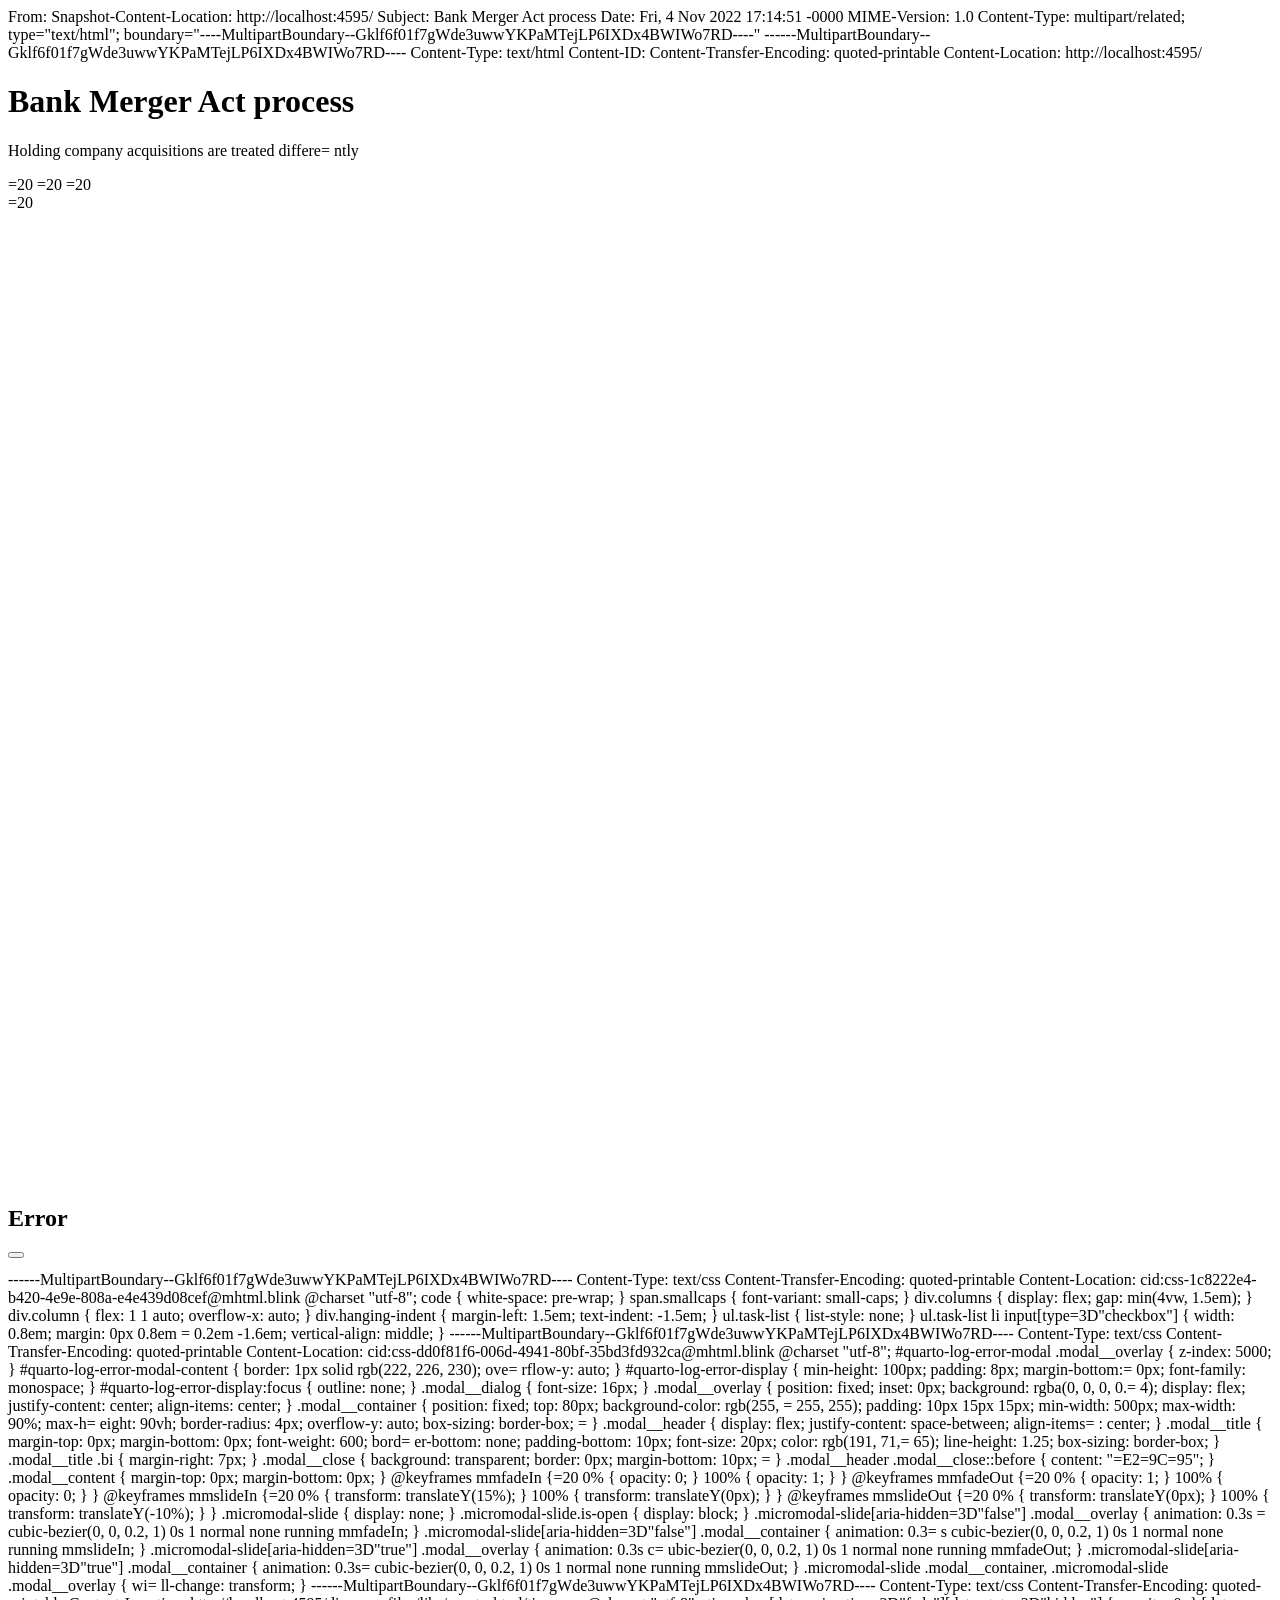
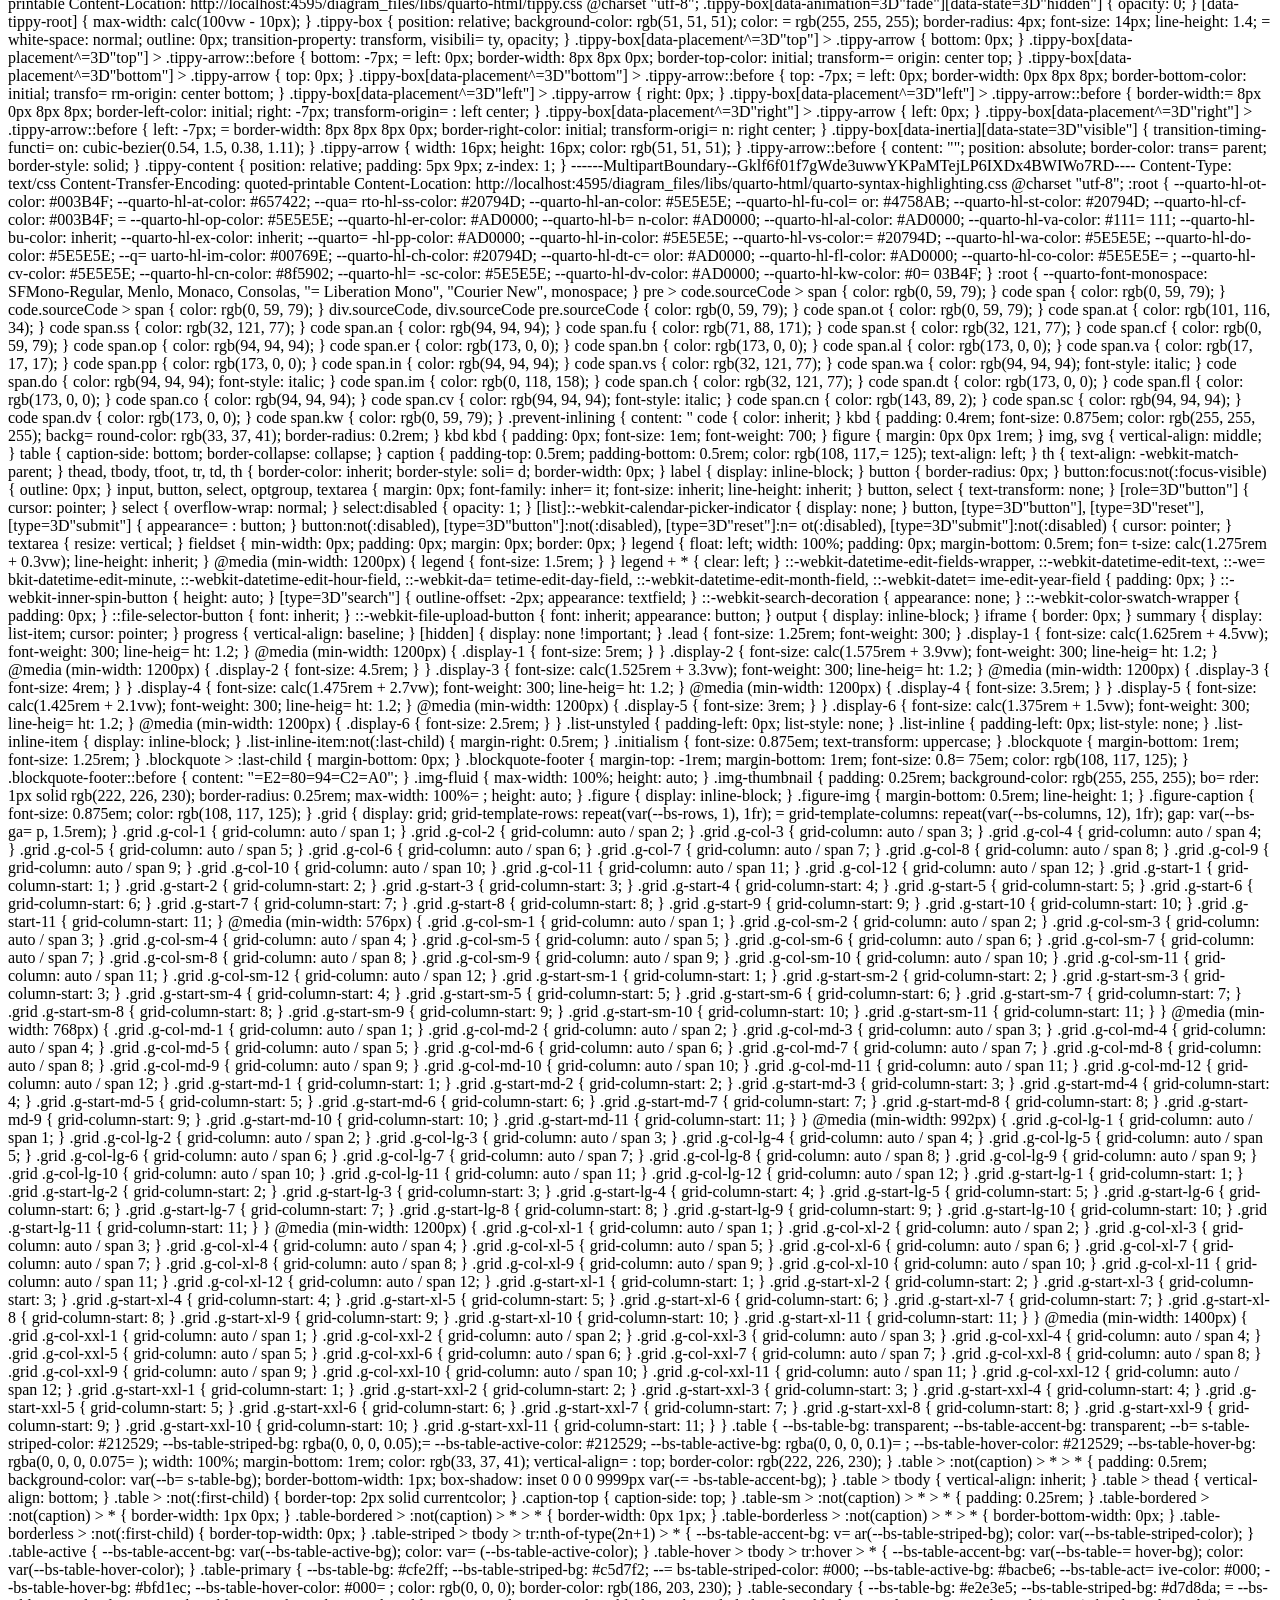
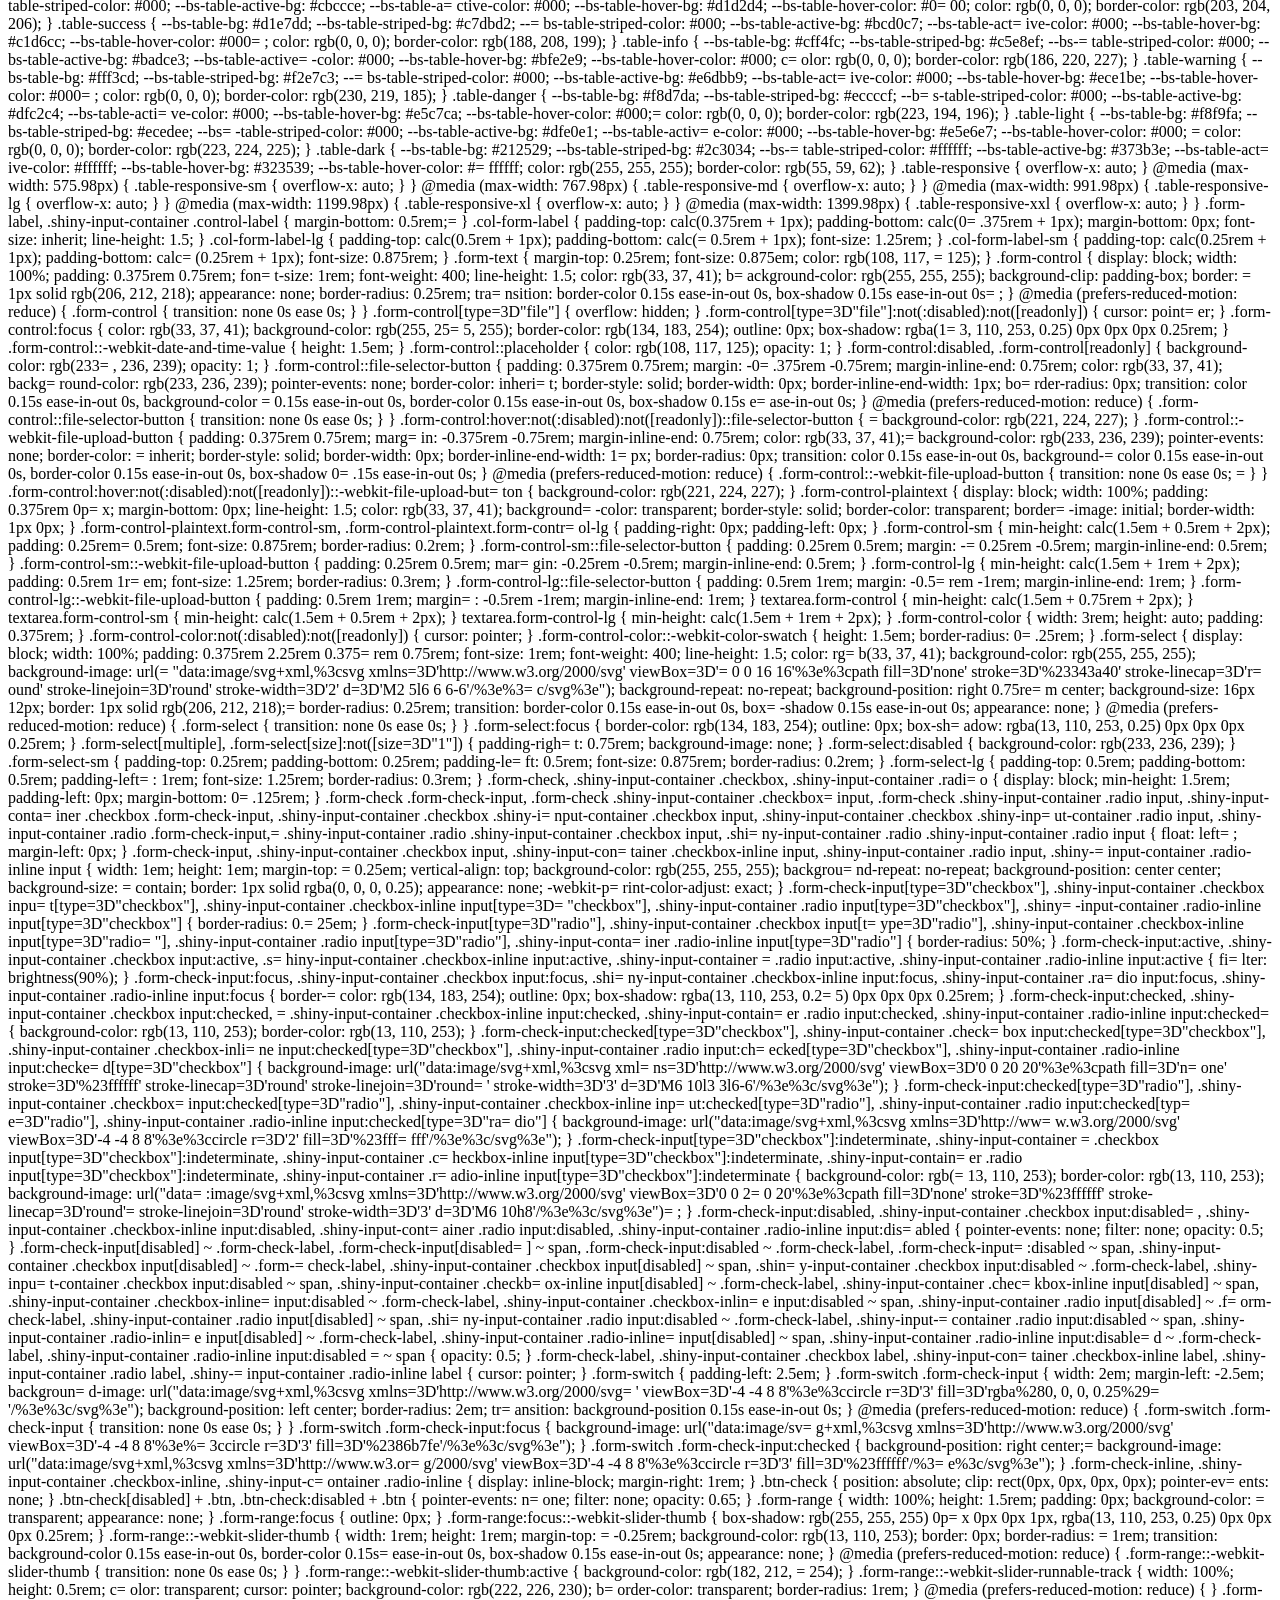
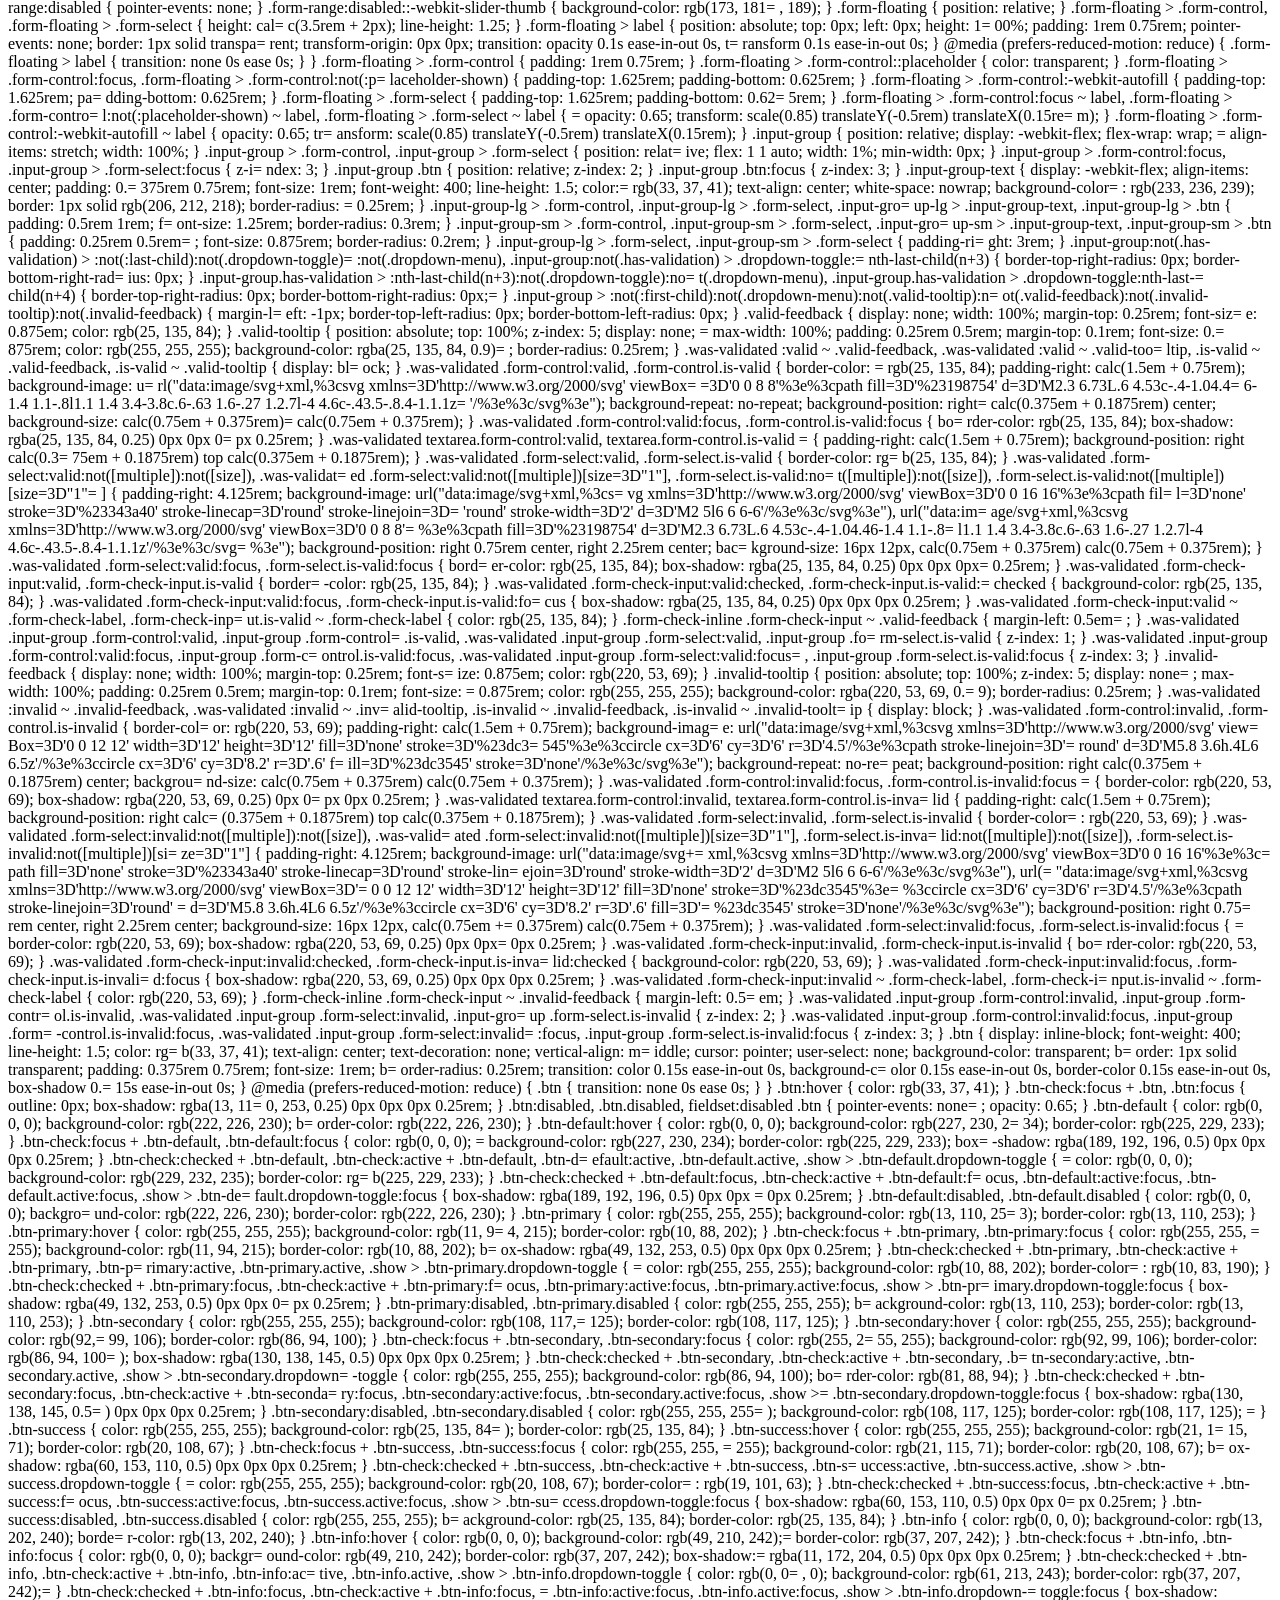
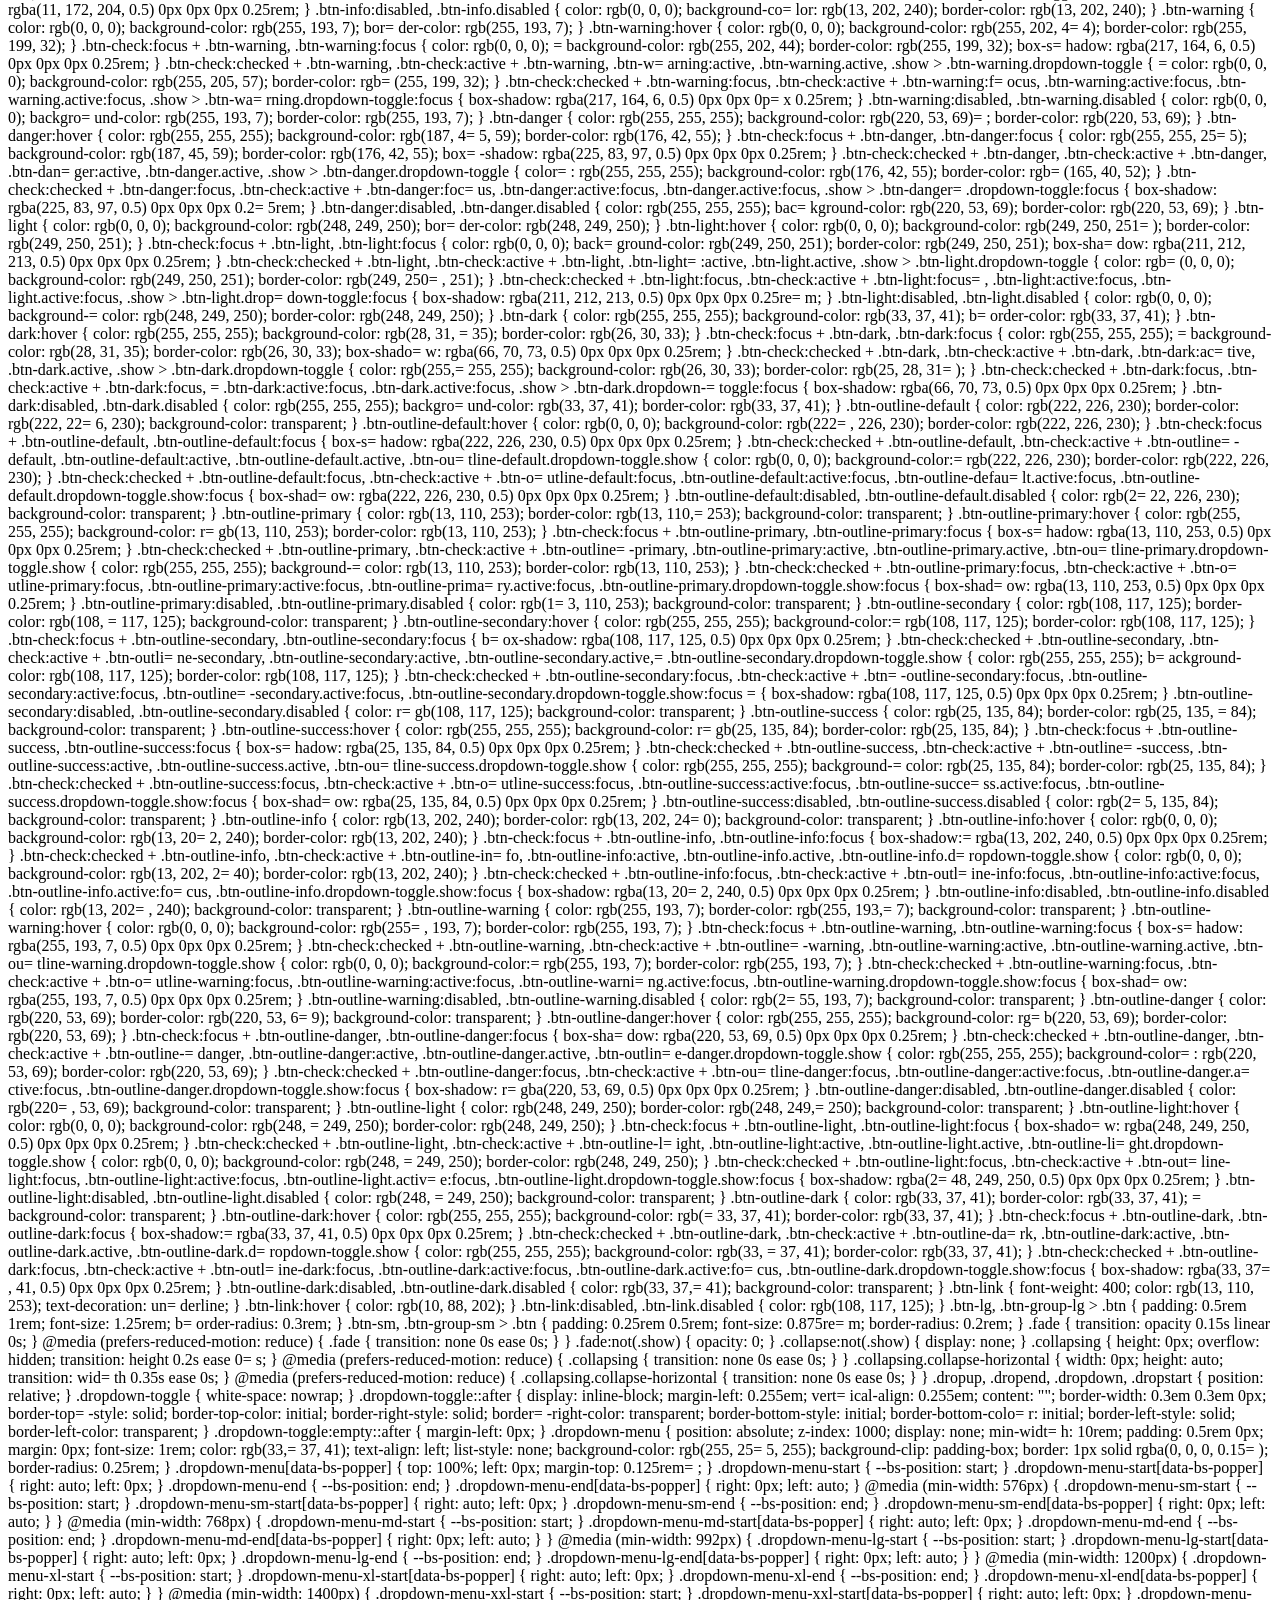
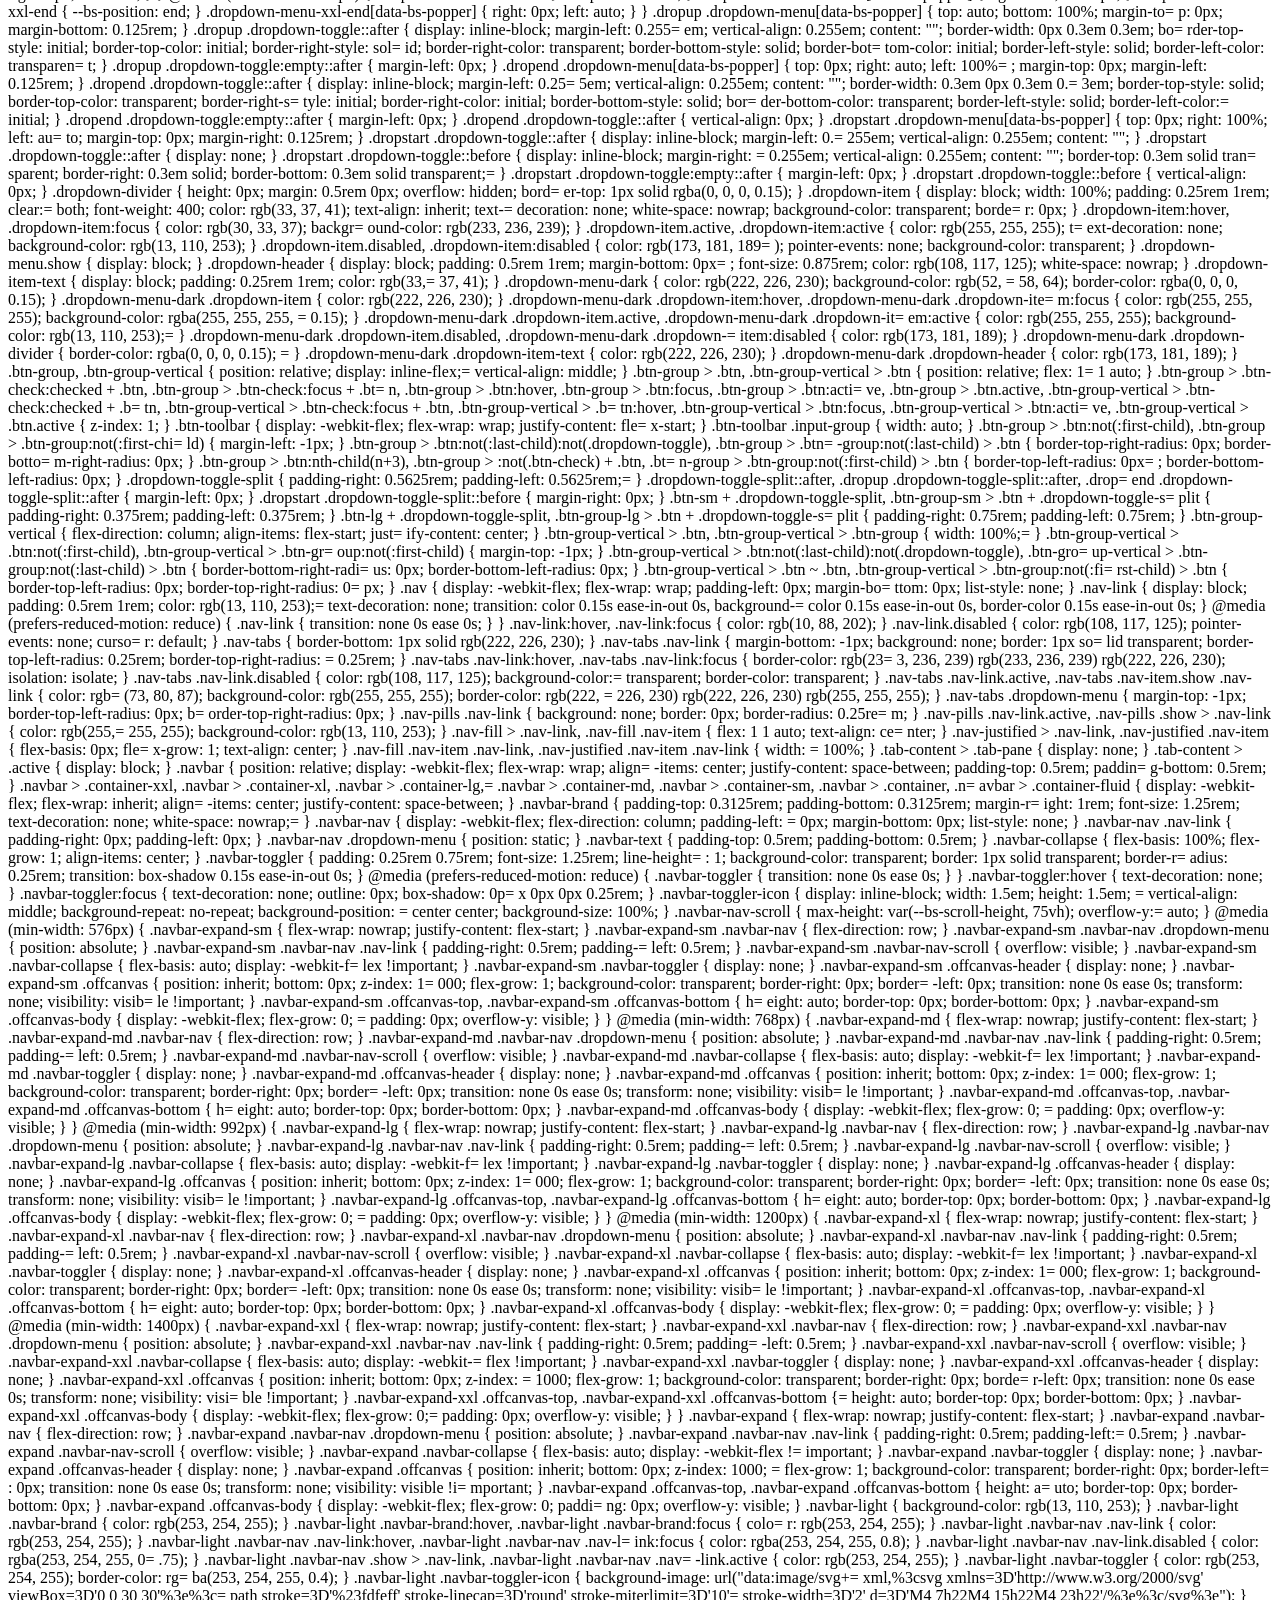
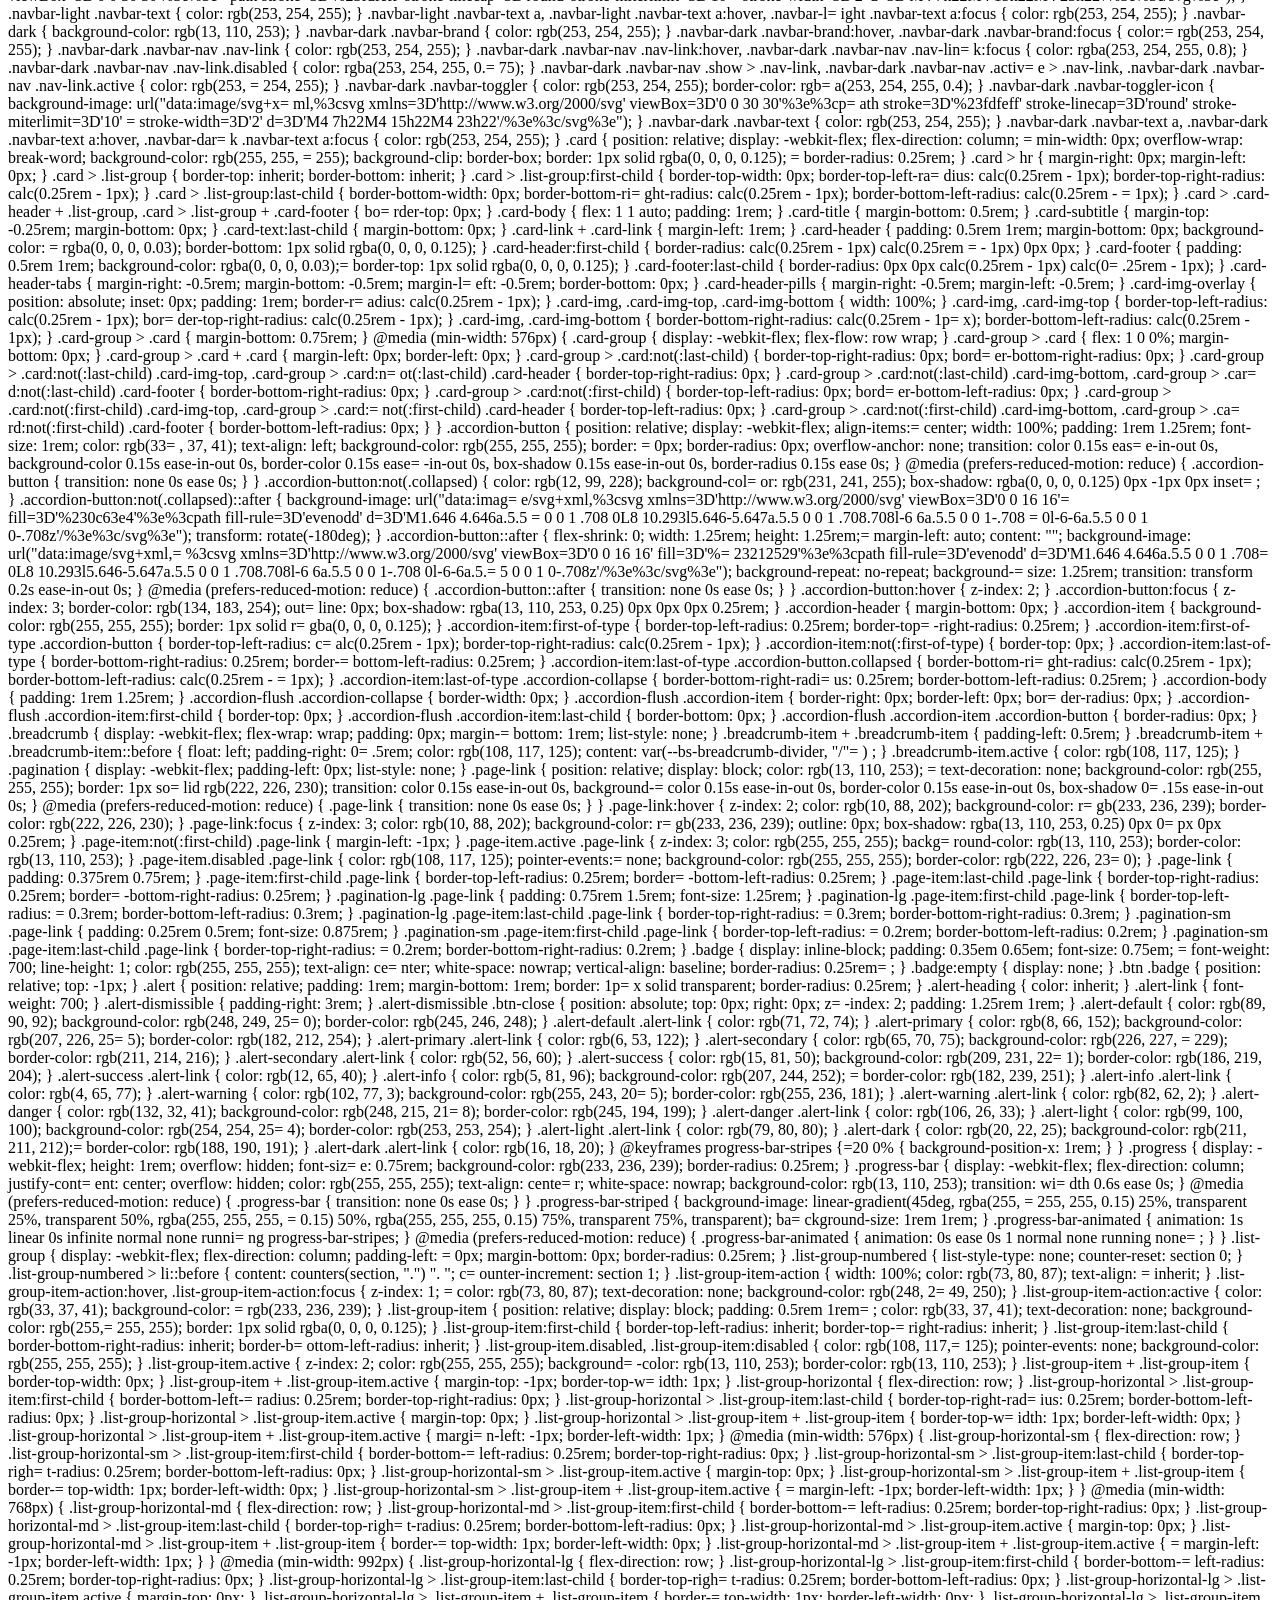
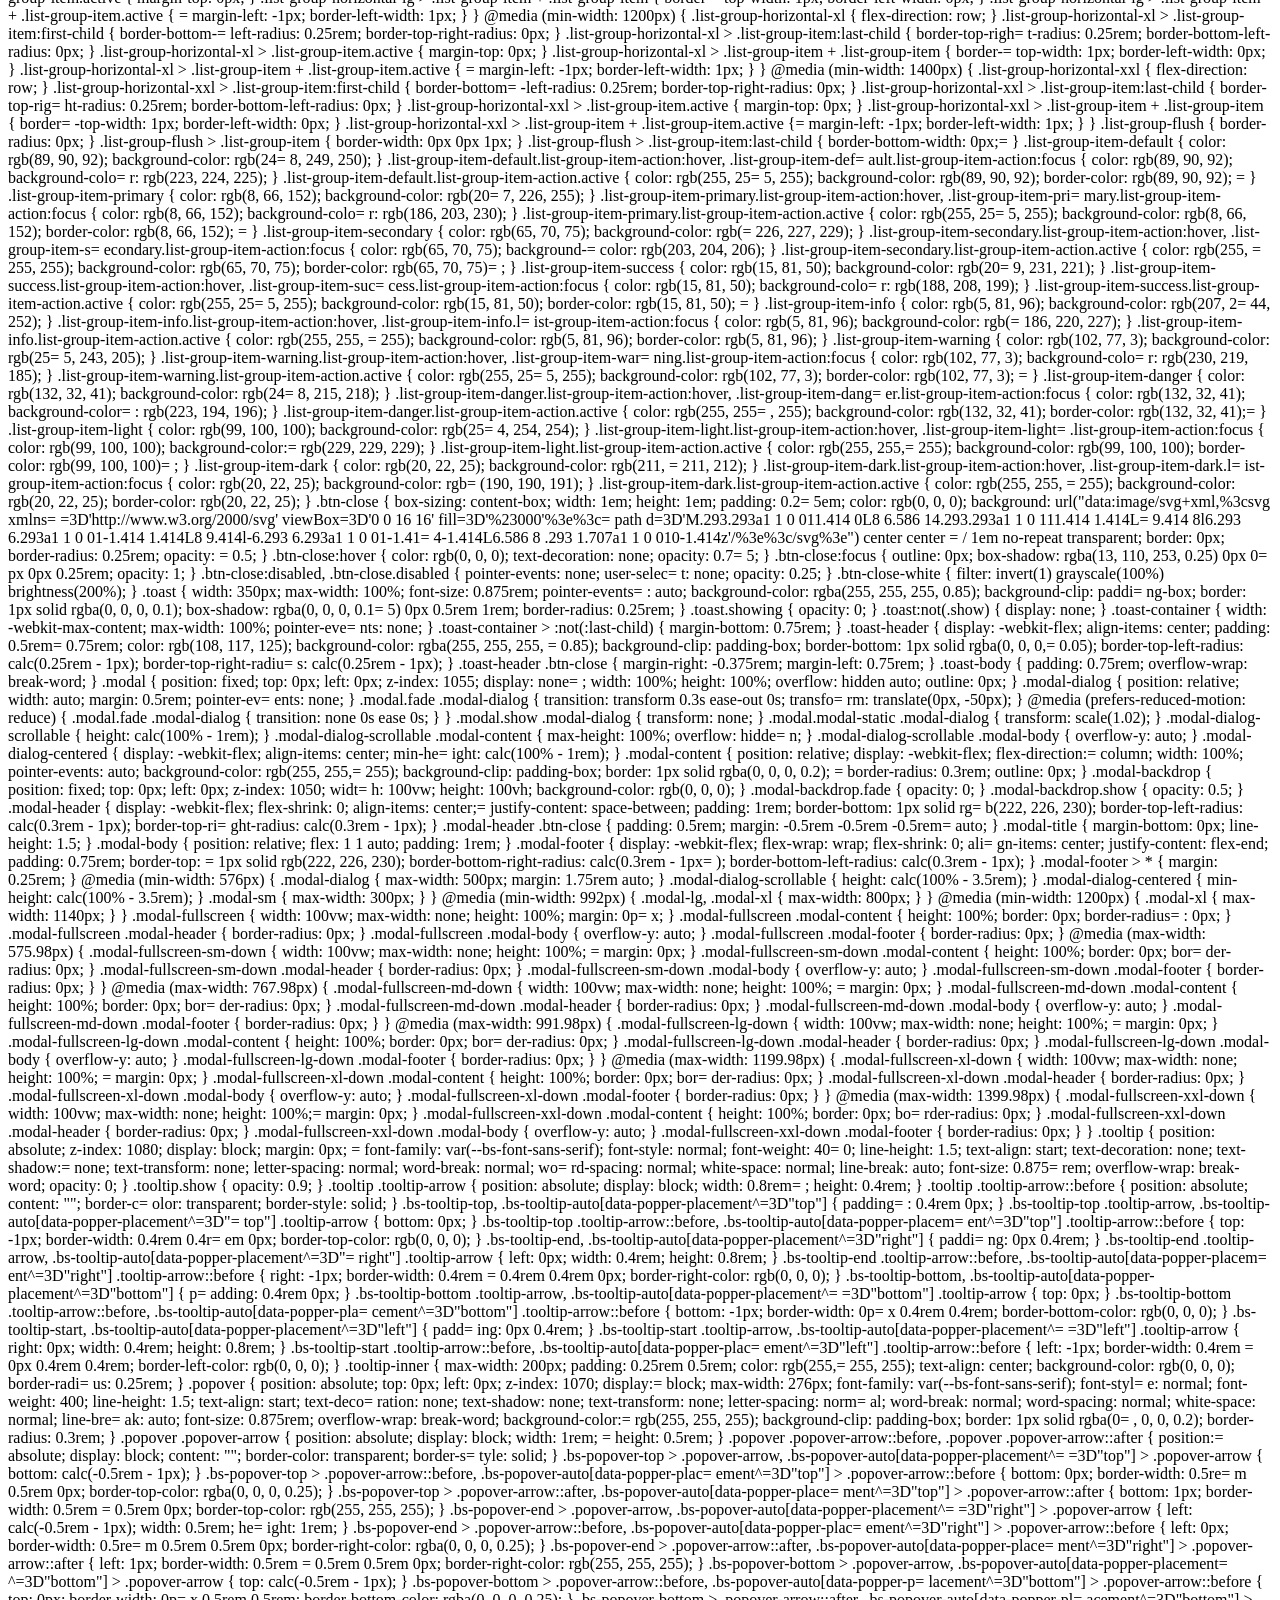
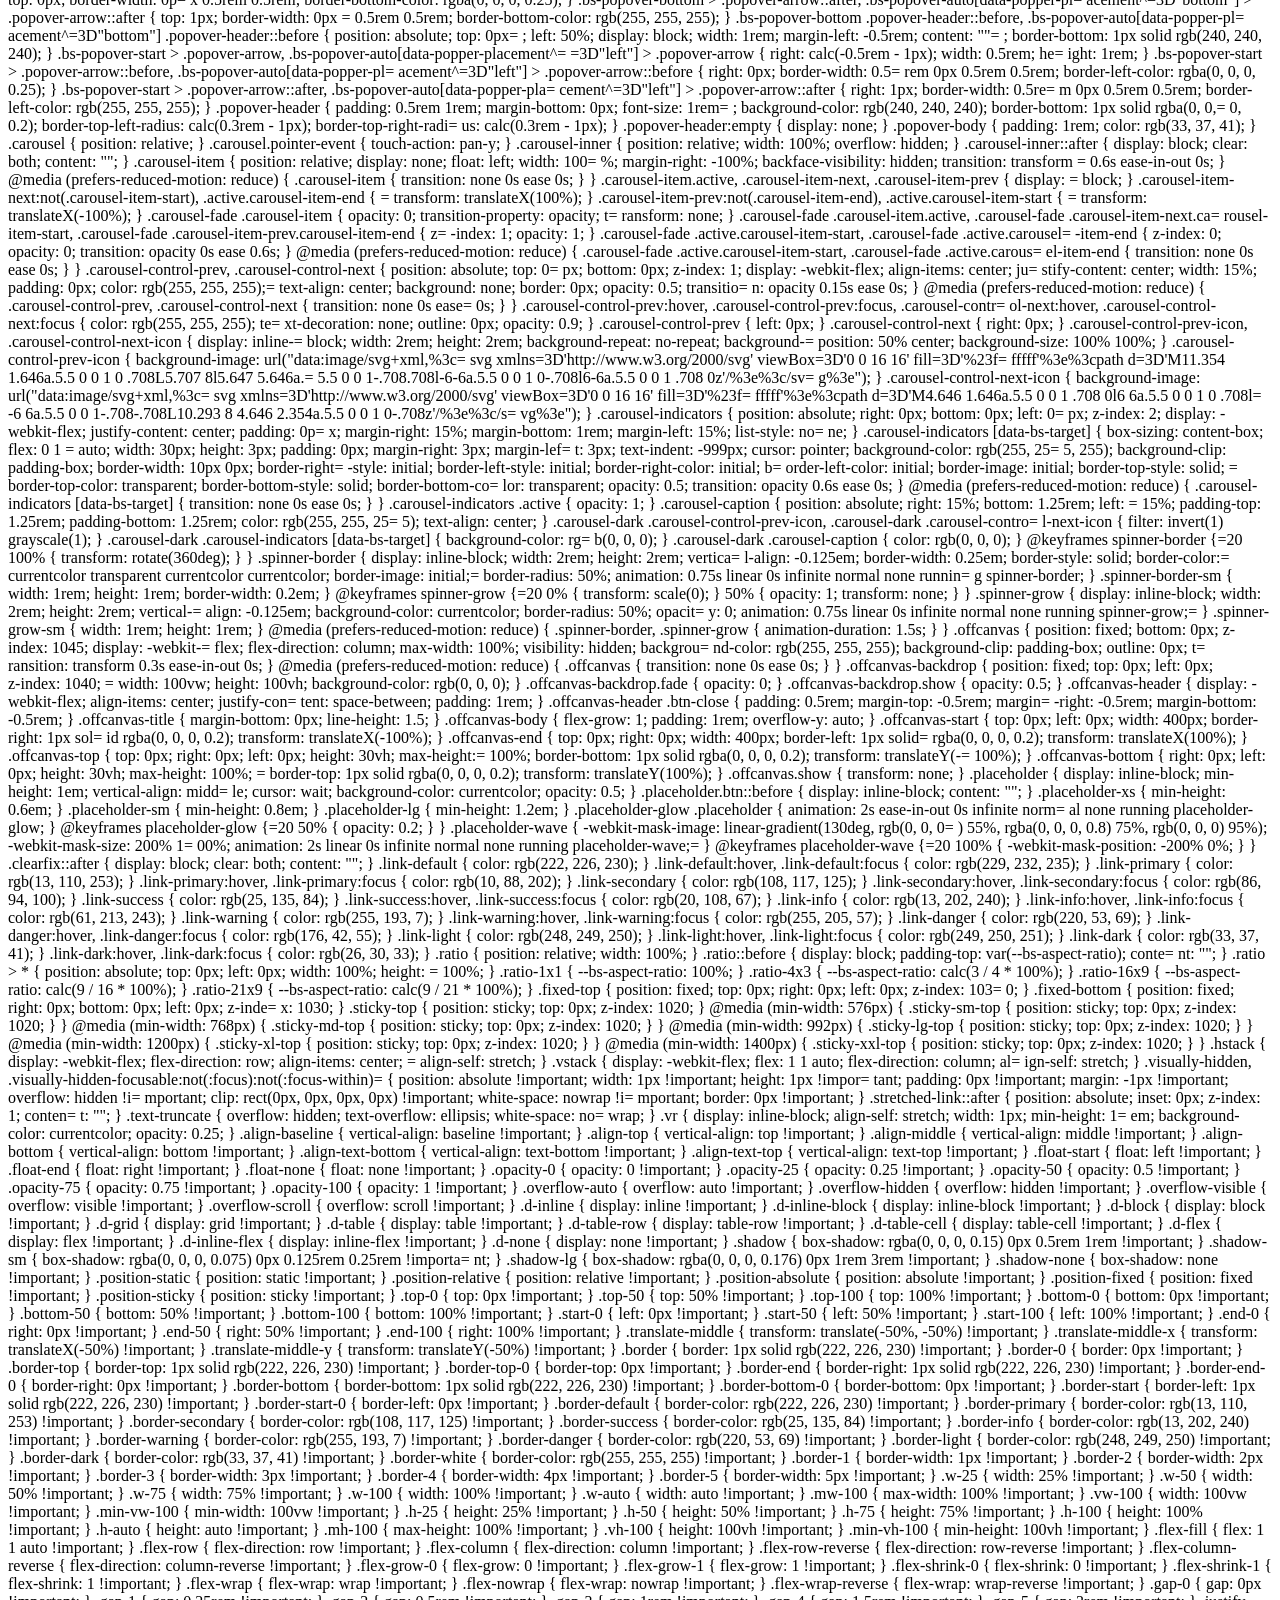
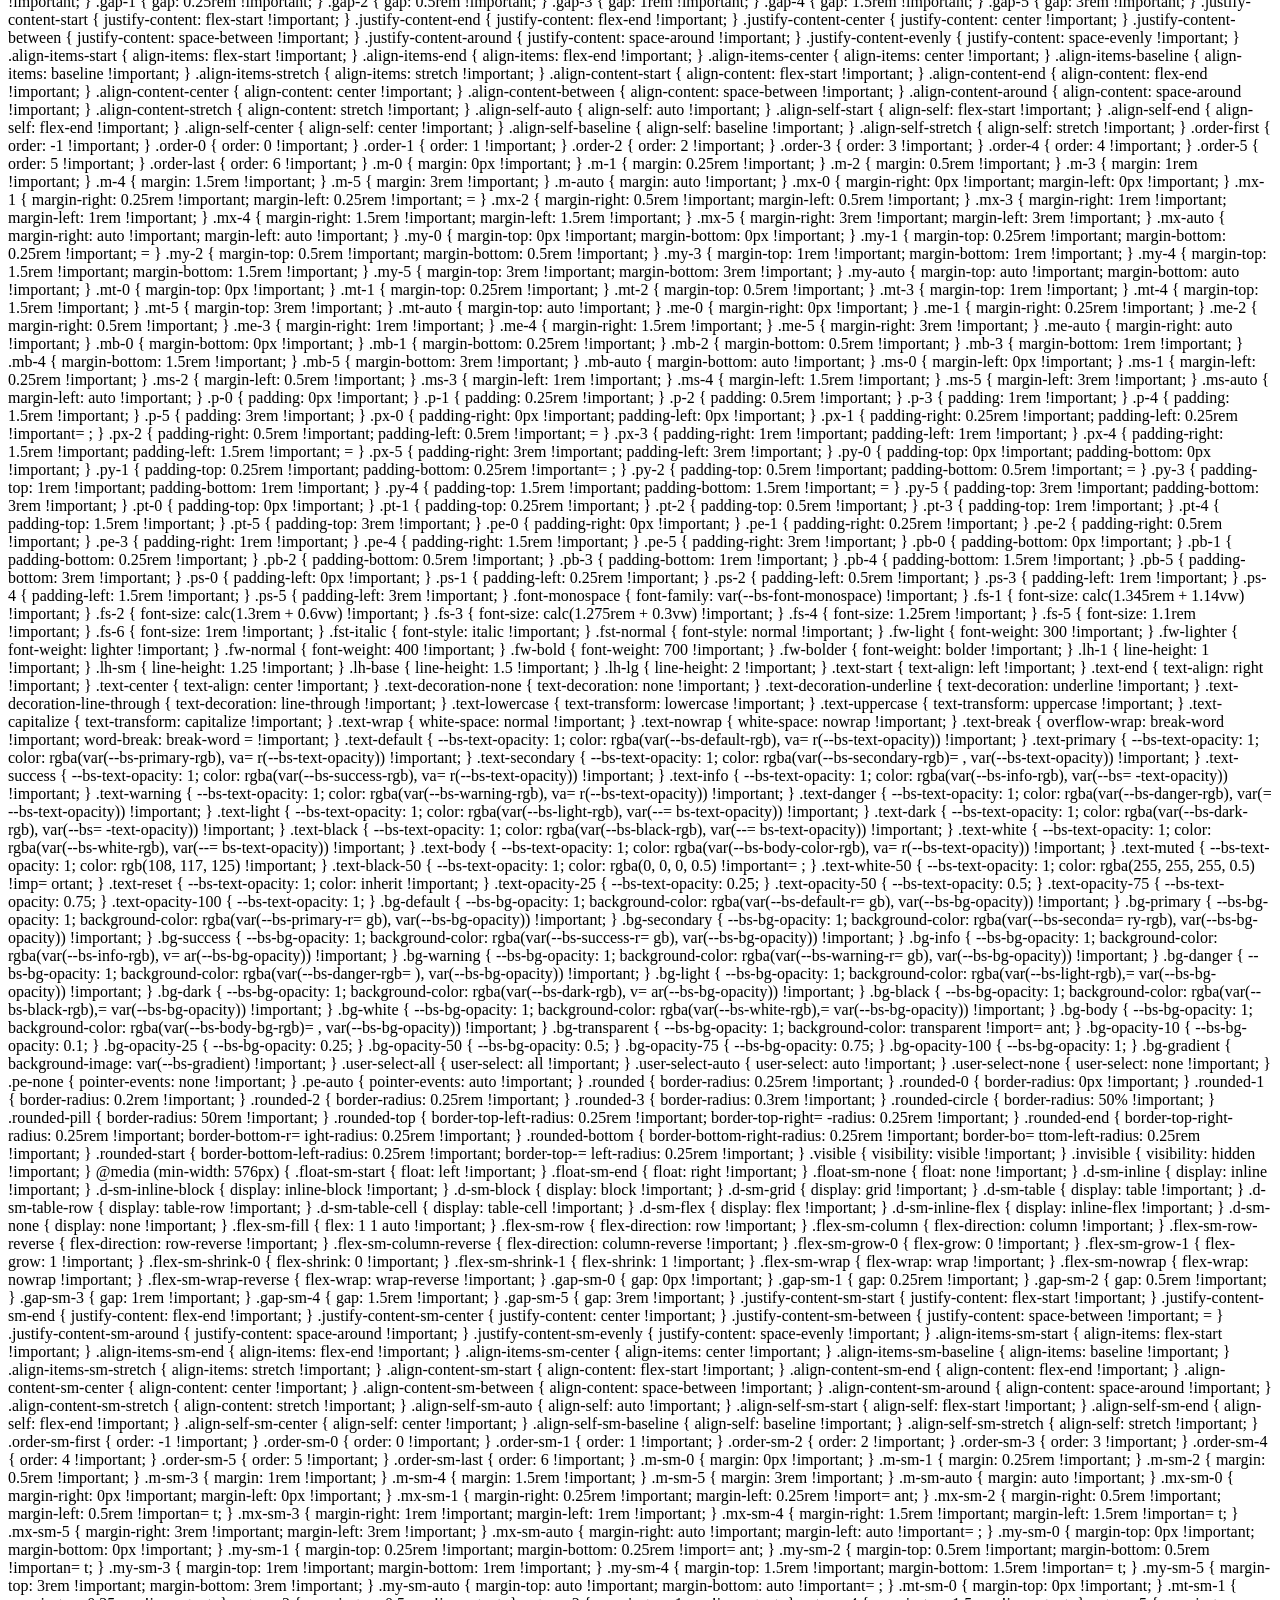
==== index.html @ 318cb3ed "trying to add a webpage" ====
From: <Saved by Blink>
Snapshot-Content-Location: http://localhost:4595/
Subject: Bank Merger Act process
Date: Fri, 4 Nov 2022 17:14:51 -0000
MIME-Version: 1.0
Content-Type: multipart/related;
	type="text/html";
	boundary="----MultipartBoundary--Gklf6f01f7gWde3uwwYKPaMTejLP6IXDx4BWIWo7RD----"


------MultipartBoundary--Gklf6f01f7gWde3uwwYKPaMTejLP6IXDx4BWIWo7RD----
Content-Type: text/html
Content-ID: <frame-AC4AD4E2A9E9FEDCBC47FCCF3F9D1C43@mhtml.blink>
Content-Transfer-Encoding: quoted-printable
Content-Location: http://localhost:4595/

<!DOCTYPE html><html xmlns=3D"http://www.w3.org/1999/xhtml" lang=3D"en" xml=
:lang=3D"en"><head><meta http-equiv=3D"Content-Type" content=3D"text/html; =
charset=3DUTF-8"><link rel=3D"stylesheet" type=3D"text/css" href=3D"cid:css=
-1c8222e4-b420-4e9e-808a-e4e439d08cef@mhtml.blink" /><link rel=3D"styleshee=
t" type=3D"text/css" href=3D"cid:css-dd0f81f6-006d-4941-80bf-35bd3fd932ca@m=
html.blink" />


<meta name=3D"generator" content=3D"quarto-1.2.247">

<meta name=3D"viewport" content=3D"width=3Ddevice-width, initial-scale=3D1.=
0, user-scalable=3Dyes">


<title>Bank Merger Act process</title>








<link href=3D"http://localhost:4595/diagram_files/libs/quarto-html/tippy.cs=
s" rel=3D"stylesheet">
<link href=3D"http://localhost:4595/diagram_files/libs/quarto-html/quarto-s=
yntax-highlighting.css" rel=3D"stylesheet" id=3D"quarto-text-highlighting-s=
tyles">

<link href=3D"http://localhost:4595/diagram_files/libs/bootstrap/bootstrap-=
icons.css" rel=3D"stylesheet">
<link href=3D"http://localhost:4595/diagram_files/libs/bootstrap/bootstrap.=
min.css" rel=3D"stylesheet" id=3D"quarto-bootstrap" data-mode=3D"light">


<link href=3D"http://localhost:4595/diagram_files/libs/quarto-diagram/merma=
id.css" rel=3D"stylesheet">


<link rel=3D"stylesheet" href=3D"http://localhost:4595/styles.css">
</head>

<body class=3D"fullcontent quarto-light">

<div id=3D"quarto-content" class=3D"page-columns page-rows-contents page-la=
yout-article">

<main class=3D"content" id=3D"quarto-document-content">

<header id=3D"title-block-header" class=3D"quarto-title-block default">
<div class=3D"quarto-title">
<h1 class=3D"title">Bank Merger Act process</h1>
<p class=3D"subtitle lead">Holding company acquisitions are treated differe=
ntly</p>
</div>



<div class=3D"quarto-title-meta">

   =20
 =20
   =20
  </div>
 =20

</header>

<div class=3D"cell">
<div class=3D"cell-output-display">
<div>
<p>
</p><pre class=3D"mermaid mermaid-js" data-tooltip-selector=3D"#mermaid-too=
ltip-1" data-processed=3D"true"><svg aria-labelledby=3D"chart-title-mermaid=
-1667582077758 chart-desc-mermaid-1667582077758" role=3D"img" viewBox=3D"-5=
0 -10 1855 1912" style=3D"" height=3D"1912" xmlns=3D"http://www.w3.org/2000=
/svg" width=3D"1855" id=3D"mermaid-1667582077758"><title id=3D"chart-title-=
mermaid-1667582077758"></title><desc id=3D"chart-desc-mermaid-1667582077758=
"></desc><rect class=3D"rect" height=3D"366" width=3D"1104" fill=3D"rgb(240=
, 195, 184)" y=3D"1440" x=3D"346"></rect><rect class=3D"rect" height=3D"772=
" width=3D"1344" fill=3D"rgb(   226, 239, 216)" y=3D"648" x=3D"356"></rect>=
<rect class=3D"rect" height=3D"305" width=3D"1344" fill=3D"rgb(195, 196, 19=
6)" y=3D"288" x=3D"346"></rect><rect class=3D"rect" height=3D"158" width=3D=
"738" fill=3D"rgb(150, 196, 237)" y=3D"75" x=3D"65"></rect><style>#mermaid-=
1667582077758 {font-family:"trebuchet ms",verdana,arial,sans-serif;font-siz=
e:16px;fill:#333;}#mermaid-1667582077758 .error-icon{fill:#552222;}#mermaid=
-1667582077758 .error-text{fill:#552222;stroke:#552222;}#mermaid-1667582077=
758 .edge-thickness-normal{stroke-width:2px;}#mermaid-1667582077758 .edge-t=
hickness-thick{stroke-width:3.5px;}#mermaid-1667582077758 .edge-pattern-sol=
id{stroke-dasharray:0;}#mermaid-1667582077758 .edge-pattern-dashed{stroke-d=
asharray:3;}#mermaid-1667582077758 .edge-pattern-dotted{stroke-dasharray:2;=
}#mermaid-1667582077758 .marker{fill:#333333;stroke:#333333;}#mermaid-16675=
82077758 .marker.cross{stroke:#333333;}#mermaid-1667582077758 svg{font-fami=
ly:"trebuchet ms",verdana,arial,sans-serif;font-size:16px;}#mermaid-1667582=
077758 .actor{stroke:hsl(259.6261682243, 59.7765363128%, 87.9019607843%);fi=
ll:#ECECFF;}#mermaid-1667582077758 text.actor&gt;tspan{fill:black;stroke:no=
ne;}#mermaid-1667582077758 .actor-line{stroke:grey;}#mermaid-1667582077758 =
.messageLine0{stroke-width:1.5;stroke-dasharray:none;stroke:#333;}#mermaid-=
1667582077758 .messageLine1{stroke-width:1.5;stroke-dasharray:2,2;stroke:#3=
33;}#mermaid-1667582077758 #arrowhead path{fill:#333;stroke:#333;}#mermaid-=
1667582077758 .sequenceNumber{fill:white;}#mermaid-1667582077758 #sequencen=
umber{fill:#333;}#mermaid-1667582077758 #crosshead path{fill:#333;stroke:#3=
33;}#mermaid-1667582077758 .messageText{fill:#333;stroke:#333;}#mermaid-166=
7582077758 .labelBox{stroke:hsl(259.6261682243, 59.7765363128%, 87.90196078=
43%);fill:#ECECFF;}#mermaid-1667582077758 .labelText,#mermaid-1667582077758=
 .labelText&gt;tspan{fill:black;stroke:none;}#mermaid-1667582077758 .loopTe=
xt,#mermaid-1667582077758 .loopText&gt;tspan{fill:black;stroke:none;}#merma=
id-1667582077758 .loopLine{stroke-width:2px;stroke-dasharray:2,2;stroke:hsl=
(259.6261682243, 59.7765363128%, 87.9019607843%);fill:hsl(259.6261682243, 5=
9.7765363128%, 87.9019607843%);}#mermaid-1667582077758 .note{stroke:#aaaa33=
;fill:#fff5ad;}#mermaid-1667582077758 .noteText,#mermaid-1667582077758 .not=
eText&gt;tspan{fill:black;stroke:none;}#mermaid-1667582077758 .activation0{=
fill:#f4f4f4;stroke:#666;}#mermaid-1667582077758 .activation1{fill:#f4f4f4;=
stroke:#666;}#mermaid-1667582077758 .activation2{fill:#f4f4f4;stroke:#666;}=
#mermaid-1667582077758 .actorPopupMenu{position:absolute;}#mermaid-16675820=
77758 .actorPopupMenuPanel{position:absolute;fill:#ECECFF;box-shadow:0px 8p=
x 16px 0px rgba(0,0,0,0.2);filter:drop-shadow(3px 5px 2px rgb(0 0 0 / 0.4))=
;}#mermaid-1667582077758 .actor-man line{stroke:hsl(259.6261682243, 59.7765=
363128%, 87.9019607843%);fill:#ECECFF;}#mermaid-1667582077758 .actor-man ci=
rcle,#mermaid-1667582077758 line{stroke:hsl(259.6261682243, 59.7765363128%,=
 87.9019607843%);fill:#ECECFF;stroke-width:2px;}#mermaid-1667582077758 :roo=
t{--mermaid-font-family:"trebuchet ms",verdana,arial,sans-serif;}</style><g=
></g><defs><symbol height=3D"24" width=3D"24" id=3D"computer"><path d=3D"M2=
 2v13h20v-13h-20zm18 11h-16v-9h16v9zm-10.228 6l.466-1h3.524l.467 1h-4.457zm=
14.228 3h-24l2-6h2.104l-1.33 4h18.45l-1.297-4h2.073l2 6zm-5-10h-14v-7h14v7z=
" transform=3D"scale(.5)"></path></symbol></defs><defs><symbol clip-rule=3D=
"evenodd" fill-rule=3D"evenodd" id=3D"database"><path d=3D"M12.258.001l.256=
.004.255.005.253.008.251.01.249.012.247.015.246.016.242.019.241.02.239.023.=
236.024.233.027.231.028.229.031.225.032.223.034.22.036.217.038.214.04.211.0=
41.208.043.205.045.201.046.198.048.194.05.191.051.187.053.183.054.18.056.17=
5.057.172.059.168.06.163.061.16.063.155.064.15.066.074.033.073.033.071.034.=
07.034.069.035.068.035.067.035.066.035.064.036.064.036.062.036.06.036.06.03=
7.058.037.058.037.055.038.055.038.053.038.052.038.051.039.05.039.048.039.04=
7.039.045.04.044.04.043.04.041.04.04.041.039.041.037.041.036.041.034.041.03=
3.042.032.042.03.042.029.042.027.042.026.043.024.043.023.043.021.043.02.043=
.018.044.017.043.015.044.013.044.012.044.011.045.009.044.007.045.006.045.00=
4.045.002.045.001.045v17l-.001.045-.002.045-.004.045-.006.045-.007.045-.009=
.044-.011.045-.012.044-.013.044-.015.044-.017.043-.018.044-.02.043-.021.043=
-.023.043-.024.043-.026.043-.027.042-.029.042-.03.042-.032.042-.033.042-.03=
4.041-.036.041-.037.041-.039.041-.04.041-.041.04-.043.04-.044.04-.045.04-.0=
47.039-.048.039-.05.039-.051.039-.052.038-.053.038-.055.038-.055.038-.058.0=
37-.058.037-.06.037-.06.036-.062.036-.064.036-.064.036-.066.035-.067.035-.0=
68.035-.069.035-.07.034-.071.034-.073.033-.074.033-.15.066-.155.064-.16.063=
-.163.061-.168.06-.172.059-.175.057-.18.056-.183.054-.187.053-.191.051-.194=
.05-.198.048-.201.046-.205.045-.208.043-.211.041-.214.04-.217.038-.22.036-.=
223.034-.225.032-.229.031-.231.028-.233.027-.236.024-.239.023-.241.02-.242.=
019-.246.016-.247.015-.249.012-.251.01-.253.008-.255.005-.256.004-.258.001-=
.258-.001-.256-.004-.255-.005-.253-.008-.251-.01-.249-.012-.247-.015-.245-.=
016-.243-.019-.241-.02-.238-.023-.236-.024-.234-.027-.231-.028-.228-.031-.2=
26-.032-.223-.034-.22-.036-.217-.038-.214-.04-.211-.041-.208-.043-.204-.045=
-.201-.046-.198-.048-.195-.05-.19-.051-.187-.053-.184-.054-.179-.056-.176-.=
057-.172-.059-.167-.06-.164-.061-.159-.063-.155-.064-.151-.066-.074-.033-.0=
72-.033-.072-.034-.07-.034-.069-.035-.068-.035-.067-.035-.066-.035-.064-.03=
6-.063-.036-.062-.036-.061-.036-.06-.037-.058-.037-.057-.037-.056-.038-.055=
-.038-.053-.038-.052-.038-.051-.039-.049-.039-.049-.039-.046-.039-.046-.04-=
.044-.04-.043-.04-.041-.04-.04-.041-.039-.041-.037-.041-.036-.041-.034-.041=
-.033-.042-.032-.042-.03-.042-.029-.042-.027-.042-.026-.043-.024-.043-.023-=
.043-.021-.043-.02-.043-.018-.044-.017-.043-.015-.044-.013-.044-.012-.044-.=
011-.045-.009-.044-.007-.045-.006-.045-.004-.045-.002-.045-.001-.045v-17l.0=
01-.045.002-.045.004-.045.006-.045.007-.045.009-.044.011-.045.012-.044.013-=
.044.015-.044.017-.043.018-.044.02-.043.021-.043.023-.043.024-.043.026-.043=
.027-.042.029-.042.03-.042.032-.042.033-.042.034-.041.036-.041.037-.041.039=
-.041.04-.041.041-.04.043-.04.044-.04.046-.04.046-.039.049-.039.049-.039.05=
1-.039.052-.038.053-.038.055-.038.056-.038.057-.037.058-.037.06-.037.061-.0=
36.062-.036.063-.036.064-.036.066-.035.067-.035.068-.035.069-.035.07-.034.0=
72-.034.072-.033.074-.033.151-.066.155-.064.159-.063.164-.061.167-.06.172-.=
059.176-.057.179-.056.184-.054.187-.053.19-.051.195-.05.198-.048.201-.046.2=
04-.045.208-.043.211-.041.214-.04.217-.038.22-.036.223-.034.226-.032.228-.0=
31.231-.028.234-.027.236-.024.238-.023.241-.02.243-.019.245-.016.247-.015.2=
49-.012.251-.01.253-.008.255-.005.256-.004.258-.001.258.001zm-9.258 20.499v=
.01l.001.021.003.021.004.022.005.021.006.022.007.022.009.023.01.022.011.023=
.012.023.013.023.015.023.016.024.017.023.018.024.019.024.021.024.022.025.02=
3.024.024.025.052.049.056.05.061.051.066.051.07.051.075.051.079.052.084.052=
.088.052.092.052.097.052.102.051.105.052.11.052.114.051.119.051.123.051.127=
.05.131.05.135.05.139.048.144.049.147.047.152.047.155.047.16.045.163.045.16=
7.043.171.043.176.041.178.041.183.039.187.039.19.037.194.035.197.035.202.03=
3.204.031.209.03.212.029.216.027.219.025.222.024.226.021.23.02.233.018.236.=
016.24.015.243.012.246.01.249.008.253.005.256.004.259.001.26-.001.257-.004.=
254-.005.25-.008.247-.011.244-.012.241-.014.237-.016.233-.018.231-.021.226-=
.021.224-.024.22-.026.216-.027.212-.028.21-.031.205-.031.202-.034.198-.034.=
194-.036.191-.037.187-.039.183-.04.179-.04.175-.042.172-.043.168-.044.163-.=
045.16-.046.155-.046.152-.047.148-.048.143-.049.139-.049.136-.05.131-.05.12=
6-.05.123-.051.118-.052.114-.051.11-.052.106-.052.101-.052.096-.052.092-.05=
2.088-.053.083-.051.079-.052.074-.052.07-.051.065-.051.06-.051.056-.05.051-=
.05.023-.024.023-.025.021-.024.02-.024.019-.024.018-.024.017-.024.015-.023.=
014-.024.013-.023.012-.023.01-.023.01-.022.008-.022.006-.022.006-.022.004-.=
022.004-.021.001-.021.001-.021v-4.127l-.077.055-.08.053-.083.054-.085.053-.=
087.052-.09.052-.093.051-.095.05-.097.05-.1.049-.102.049-.105.048-.106.047-=
.109.047-.111.046-.114.045-.115.045-.118.044-.12.043-.122.042-.124.042-.126=
.041-.128.04-.13.04-.132.038-.134.038-.135.037-.138.037-.139.035-.142.035-.=
143.034-.144.033-.147.032-.148.031-.15.03-.151.03-.153.029-.154.027-.156.02=
7-.158.026-.159.025-.161.024-.162.023-.163.022-.165.021-.166.02-.167.019-.1=
69.018-.169.017-.171.016-.173.015-.173.014-.175.013-.175.012-.177.011-.178.=
01-.179.008-.179.008-.181.006-.182.005-.182.004-.184.003-.184.002h-.37l-.18=
4-.002-.184-.003-.182-.004-.182-.005-.181-.006-.179-.008-.179-.008-.178-.01=
-.176-.011-.176-.012-.175-.013-.173-.014-.172-.015-.171-.016-.17-.017-.169-=
.018-.167-.019-.166-.02-.165-.021-.163-.022-.162-.023-.161-.024-.159-.025-.=
157-.026-.156-.027-.155-.027-.153-.029-.151-.03-.15-.03-.148-.031-.146-.032=
-.145-.033-.143-.034-.141-.035-.14-.035-.137-.037-.136-.037-.134-.038-.132-=
.038-.13-.04-.128-.04-.126-.041-.124-.042-.122-.042-.12-.044-.117-.043-.116=
-.045-.113-.045-.112-.046-.109-.047-.106-.047-.105-.048-.102-.049-.1-.049-.=
097-.05-.095-.05-.093-.052-.09-.051-.087-.052-.085-.053-.083-.054-.08-.054-=
.077-.054v4.127zm0-5.654v.011l.001.021.003.021.004.021.005.022.006.022.007.=
022.009.022.01.022.011.023.012.023.013.023.015.024.016.023.017.024.018.024.=
019.024.021.024.022.024.023.025.024.024.052.05.056.05.061.05.066.051.07.051=
.075.052.079.051.084.052.088.052.092.052.097.052.102.052.105.052.11.051.114=
.051.119.052.123.05.127.051.131.05.135.049.139.049.144.048.147.048.152.047.=
155.046.16.045.163.045.167.044.171.042.176.042.178.04.183.04.187.038.19.037=
.194.036.197.034.202.033.204.032.209.03.212.028.216.027.219.025.222.024.226=
.022.23.02.233.018.236.016.24.014.243.012.246.01.249.008.253.006.256.003.25=
9.001.26-.001.257-.003.254-.006.25-.008.247-.01.244-.012.241-.015.237-.016.=
233-.018.231-.02.226-.022.224-.024.22-.025.216-.027.212-.029.21-.03.205-.03=
2.202-.033.198-.035.194-.036.191-.037.187-.039.183-.039.179-.041.175-.042.1=
72-.043.168-.044.163-.045.16-.045.155-.047.152-.047.148-.048.143-.048.139-.=
05.136-.049.131-.05.126-.051.123-.051.118-.051.114-.052.11-.052.106-.052.10=
1-.052.096-.052.092-.052.088-.052.083-.052.079-.052.074-.051.07-.052.065-.0=
51.06-.05.056-.051.051-.049.023-.025.023-.024.021-.025.02-.024.019-.024.018=
-.024.017-.024.015-.023.014-.023.013-.024.012-.022.01-.023.01-.023.008-.022=
.006-.022.006-.022.004-.021.004-.022.001-.021.001-.021v-4.139l-.077.054-.08=
.054-.083.054-.085.052-.087.053-.09.051-.093.051-.095.051-.097.05-.1.049-.1=
02.049-.105.048-.106.047-.109.047-.111.046-.114.045-.115.044-.118.044-.12.0=
44-.122.042-.124.042-.126.041-.128.04-.13.039-.132.039-.134.038-.135.037-.1=
38.036-.139.036-.142.035-.143.033-.144.033-.147.033-.148.031-.15.03-.151.03=
-.153.028-.154.028-.156.027-.158.026-.159.025-.161.024-.162.023-.163.022-.1=
65.021-.166.02-.167.019-.169.018-.169.017-.171.016-.173.015-.173.014-.175.0=
13-.175.012-.177.011-.178.009-.179.009-.179.007-.181.007-.182.005-.182.004-=
.184.003-.184.002h-.37l-.184-.002-.184-.003-.182-.004-.182-.005-.181-.007-.=
179-.007-.179-.009-.178-.009-.176-.011-.176-.012-.175-.013-.173-.014-.172-.=
015-.171-.016-.17-.017-.169-.018-.167-.019-.166-.02-.165-.021-.163-.022-.16=
2-.023-.161-.024-.159-.025-.157-.026-.156-.027-.155-.028-.153-.028-.151-.03=
-.15-.03-.148-.031-.146-.033-.145-.033-.143-.033-.141-.035-.14-.036-.137-.0=
36-.136-.037-.134-.038-.132-.039-.13-.039-.128-.04-.126-.041-.124-.042-.122=
-.043-.12-.043-.117-.044-.116-.044-.113-.046-.112-.046-.109-.046-.106-.047-=
.105-.048-.102-.049-.1-.049-.097-.05-.095-.051-.093-.051-.09-.051-.087-.053=
-.085-.052-.083-.054-.08-.054-.077-.054v4.139zm0-5.666v.011l.001.02.003.022=
.004.021.005.022.006.021.007.022.009.023.01.022.011.023.012.023.013.023.015=
.023.016.024.017.024.018.023.019.024.021.025.022.024.023.024.024.025.052.05=
.056.05.061.05.066.051.07.051.075.052.079.051.084.052.088.052.092.052.097.0=
52.102.052.105.051.11.052.114.051.119.051.123.051.127.05.131.05.135.05.139.=
049.144.048.147.048.152.047.155.046.16.045.163.045.167.043.171.043.176.042.=
178.04.183.04.187.038.19.037.194.036.197.034.202.033.204.032.209.03.212.028=
.216.027.219.025.222.024.226.021.23.02.233.018.236.017.24.014.243.012.246.0=
1.249.008.253.006.256.003.259.001.26-.001.257-.003.254-.006.25-.008.247-.01=
.244-.013.241-.014.237-.016.233-.018.231-.02.226-.022.224-.024.22-.025.216-=
.027.212-.029.21-.03.205-.032.202-.033.198-.035.194-.036.191-.037.187-.039.=
183-.039.179-.041.175-.042.172-.043.168-.044.163-.045.16-.045.155-.047.152-=
.047.148-.048.143-.049.139-.049.136-.049.131-.051.126-.05.123-.051.118-.052=
.114-.051.11-.052.106-.052.101-.052.096-.052.092-.052.088-.052.083-.052.079=
-.052.074-.052.07-.051.065-.051.06-.051.056-.05.051-.049.023-.025.023-.025.=
021-.024.02-.024.019-.024.018-.024.017-.024.015-.023.014-.024.013-.023.012-=
.023.01-.022.01-.023.008-.022.006-.022.006-.022.004-.022.004-.021.001-.021.=
001-.021v-4.153l-.077.054-.08.054-.083.053-.085.053-.087.053-.09.051-.093.0=
51-.095.051-.097.05-.1.049-.102.048-.105.048-.106.048-.109.046-.111.046-.11=
4.046-.115.044-.118.044-.12.043-.122.043-.124.042-.126.041-.128.04-.13.039-=
.132.039-.134.038-.135.037-.138.036-.139.036-.142.034-.143.034-.144.033-.14=
7.032-.148.032-.15.03-.151.03-.153.028-.154.028-.156.027-.158.026-.159.024-=
.161.024-.162.023-.163.023-.165.021-.166.02-.167.019-.169.018-.169.017-.171=
.016-.173.015-.173.014-.175.013-.175.012-.177.01-.178.01-.179.009-.179.007-=
.181.006-.182.006-.182.004-.184.003-.184.001-.185.001-.185-.001-.184-.001-.=
184-.003-.182-.004-.182-.006-.181-.006-.179-.007-.179-.009-.178-.01-.176-.0=
1-.176-.012-.175-.013-.173-.014-.172-.015-.171-.016-.17-.017-.169-.018-.167=
-.019-.166-.02-.165-.021-.163-.023-.162-.023-.161-.024-.159-.024-.157-.026-=
.156-.027-.155-.028-.153-.028-.151-.03-.15-.03-.148-.032-.146-.032-.145-.03=
3-.143-.034-.141-.034-.14-.036-.137-.036-.136-.037-.134-.038-.132-.039-.13-=
.039-.128-.041-.126-.041-.124-.041-.122-.043-.12-.043-.117-.044-.116-.044-.=
113-.046-.112-.046-.109-.046-.106-.048-.105-.048-.102-.048-.1-.05-.097-.049=
-.095-.051-.093-.051-.09-.052-.087-.052-.085-.053-.083-.053-.08-.054-.077-.=
054v4.153zm8.74-8.179l-.257.004-.254.005-.25.008-.247.011-.244.012-.241.014=
-.237.016-.233.018-.231.021-.226.022-.224.023-.22.026-.216.027-.212.028-.21=
.031-.205.032-.202.033-.198.034-.194.036-.191.038-.187.038-.183.04-.179.041=
-.175.042-.172.043-.168.043-.163.045-.16.046-.155.046-.152.048-.148.048-.14=
3.048-.139.049-.136.05-.131.05-.126.051-.123.051-.118.051-.114.052-.11.052-=
.106.052-.101.052-.096.052-.092.052-.088.052-.083.052-.079.052-.074.051-.07=
.052-.065.051-.06.05-.056.05-.051.05-.023.025-.023.024-.021.024-.02.025-.01=
9.024-.018.024-.017.023-.015.024-.014.023-.013.023-.012.023-.01.023-.01.022=
-.008.022-.006.023-.006.021-.004.022-.004.021-.001.021-.001.021.001.021.001=
.021.004.021.004.022.006.021.006.023.008.022.01.022.01.023.012.023.013.023.=
014.023.015.024.017.023.018.024.019.024.02.025.021.024.023.024.023.025.051.=
05.056.05.06.05.065.051.07.052.074.051.079.052.083.052.088.052.092.052.096.=
052.101.052.106.052.11.052.114.052.118.051.123.051.126.051.131.05.136.05.13=
9.049.143.048.148.048.152.048.155.046.16.046.163.045.168.043.172.043.175.04=
2.179.041.183.04.187.038.191.038.194.036.198.034.202.033.205.032.21.031.212=
.028.216.027.22.026.224.023.226.022.231.021.233.018.237.016.241.014.244.012=
.247.011.25.008.254.005.257.004.26.001.26-.001.257-.004.254-.005.25-.008.24=
7-.011.244-.012.241-.014.237-.016.233-.018.231-.021.226-.022.224-.023.22-.0=
26.216-.027.212-.028.21-.031.205-.032.202-.033.198-.034.194-.036.191-.038.1=
87-.038.183-.04.179-.041.175-.042.172-.043.168-.043.163-.045.16-.046.155-.0=
46.152-.048.148-.048.143-.048.139-.049.136-.05.131-.05.126-.051.123-.051.11=
8-.051.114-.052.11-.052.106-.052.101-.052.096-.052.092-.052.088-.052.083-.0=
52.079-.052.074-.051.07-.052.065-.051.06-.05.056-.05.051-.05.023-.025.023-.=
024.021-.024.02-.025.019-.024.018-.024.017-.023.015-.024.014-.023.013-.023.=
012-.023.01-.023.01-.022.008-.022.006-.023.006-.021.004-.022.004-.021.001-.=
021.001-.021-.001-.021-.001-.021-.004-.021-.004-.022-.006-.021-.006-.023-.0=
08-.022-.01-.022-.01-.023-.012-.023-.013-.023-.014-.023-.015-.024-.017-.023=
-.018-.024-.019-.024-.02-.025-.021-.024-.023-.024-.023-.025-.051-.05-.056-.=
05-.06-.05-.065-.051-.07-.052-.074-.051-.079-.052-.083-.052-.088-.052-.092-=
.052-.096-.052-.101-.052-.106-.052-.11-.052-.114-.052-.118-.051-.123-.051-.=
126-.051-.131-.05-.136-.05-.139-.049-.143-.048-.148-.048-.152-.048-.155-.04=
6-.16-.046-.163-.045-.168-.043-.172-.043-.175-.042-.179-.041-.183-.04-.187-=
.038-.191-.038-.194-.036-.198-.034-.202-.033-.205-.032-.21-.031-.212-.028-.=
216-.027-.22-.026-.224-.023-.226-.022-.231-.021-.233-.018-.237-.016-.241-.0=
14-.244-.012-.247-.011-.25-.008-.254-.005-.257-.004-.26-.001-.26.001z" tran=
sform=3D"scale(.5)"></path></symbol></defs><defs><symbol height=3D"24" widt=
h=3D"24" id=3D"clock"><path d=3D"M12 2c5.514 0 10 4.486 10 10s-4.486 10-10 =
10-10-4.486-10-10 4.486-10 10-10zm0-2c-6.627 0-12 5.373-12 12s5.373 12 12 1=
2 12-5.373 12-12-5.373-12-12-12zm5.848 12.459c.202.038.202.333.001.372-1.90=
7.361-6.045 1.111-6.547 1.111-.719 0-1.301-.582-1.301-1.301 0-.512.77-5.447=
 1.125-7.445.034-.192.312-.181.343.014l.985 6.238 5.394 1.011z" transform=
=3D"scale(.5)"></path></symbol></defs><g><line stroke=3D"#999" stroke-width=
=3D"0.5px" class=3D"200" y2=3D"1846" x2=3D"75" y1=3D"5" x1=3D"75" id=3D"act=
or0"></line><g id=3D"root-0"><rect class=3D"actor" ry=3D"3" rx=3D"3" height=
=3D"65" width=3D"150" stroke=3D"#666" fill=3D"#eaeaea" y=3D"0" x=3D"0"></re=
ct><text style=3D"text-anchor: middle; font-size: 14px; font-weight: 400; f=
ont-family: &quot;Open Sans&quot;, sans-serif;" class=3D"actor" alignment-b=
aseline=3D"central" dominant-baseline=3D"central" y=3D"32.5" x=3D"75"><tspa=
n dy=3D"0" x=3D"75">other_bank</tspan></text></g></g><g><line stroke=3D"#99=
9" stroke-width=3D"0.5px" class=3D"200" y2=3D"1846" x2=3D"366" y1=3D"5" x1=
=3D"366" id=3D"actor1"></line><g id=3D"root-1"><rect class=3D"actor" ry=3D"=
3" rx=3D"3" height=3D"65" width=3D"150" stroke=3D"#666" fill=3D"#eaeaea" y=
=3D"0" x=3D"291"></rect><text style=3D"text-anchor: middle; font-size: 14px=
; font-weight: 400; font-family: &quot;Open Sans&quot;, sans-serif;" class=
=3D"actor" alignment-baseline=3D"central" dominant-baseline=3D"central" y=
=3D"32.5" x=3D"366"><tspan dy=3D"0" x=3D"366">applicant</tspan></text></g><=
/g><g><line stroke=3D"#999" stroke-width=3D"0.5px" class=3D"200" y2=3D"1846=
" x2=3D"793" y1=3D"5" x1=3D"793" id=3D"actor2"></line><g id=3D"root-2"><rec=
t class=3D"actor" ry=3D"3" rx=3D"3" height=3D"65" width=3D"150" stroke=3D"#=
666" fill=3D"#eaeaea" y=3D"0" x=3D"718"></rect><text style=3D"text-anchor: =
middle; font-size: 14px; font-weight: 400; font-family: &quot;Open Sans&quo=
t;, sans-serif;" class=3D"actor" alignment-baseline=3D"central" dominant-ba=
seline=3D"central" y=3D"32.5" x=3D"793"><tspan dy=3D"0" x=3D"793">FDIC</tsp=
an></text></g></g><g><line stroke=3D"#999" stroke-width=3D"0.5px" class=3D"=
200" y2=3D"1846" x2=3D"1029" y1=3D"5" x1=3D"1029" id=3D"actor3"></line><g i=
d=3D"root-3"><rect class=3D"actor" ry=3D"3" rx=3D"3" height=3D"65" width=3D=
"150" stroke=3D"#666" fill=3D"#eaeaea" y=3D"0" x=3D"954"></rect><text style=
=3D"text-anchor: middle; font-size: 14px; font-weight: 400; font-family: &q=
uot;Open Sans&quot;, sans-serif;" class=3D"actor" alignment-baseline=3D"cen=
tral" dominant-baseline=3D"central" y=3D"32.5" x=3D"1029"><tspan dy=3D"0" x=
=3D"1029">other_regulators</tspan></text></g></g><g><line stroke=3D"#999" s=
troke-width=3D"0.5px" class=3D"200" y2=3D"1846" x2=3D"1229" y1=3D"5" x1=3D"=
1229" id=3D"actor4"></line><g id=3D"root-4"><rect class=3D"actor" ry=3D"3" =
rx=3D"3" height=3D"65" width=3D"150" stroke=3D"#666" fill=3D"#eaeaea" y=3D"=
0" x=3D"1154"></rect><text style=3D"text-anchor: middle; font-size: 14px; f=
ont-weight: 400; font-family: &quot;Open Sans&quot;, sans-serif;" class=3D"=
actor" alignment-baseline=3D"central" dominant-baseline=3D"central" y=3D"32=
.5" x=3D"1229"><tspan dy=3D"0" x=3D"1229">DOJ</tspan></text></g></g><g><lin=
e stroke=3D"#999" stroke-width=3D"0.5px" class=3D"200" y2=3D"1846" x2=3D"14=
65" y1=3D"5" x1=3D"1465" id=3D"actor5"></line><g id=3D"root-5"><rect class=
=3D"actor" ry=3D"3" rx=3D"3" height=3D"65" width=3D"150" stroke=3D"#666" fi=
ll=3D"#eaeaea" y=3D"0" x=3D"1390"></rect><text style=3D"text-anchor: middle=
; font-size: 14px; font-weight: 400; font-family: &quot;Open Sans&quot;, sa=
ns-serif;" class=3D"actor" alignment-baseline=3D"central" dominant-baseline=
=3D"central" y=3D"32.5" x=3D"1465"><tspan dy=3D"0" x=3D"1465">consumers</ts=
pan></text></g></g><g><line stroke=3D"#999" stroke-width=3D"0.5px" class=3D=
"200" y2=3D"1846" x2=3D"1680" y1=3D"5" x1=3D"1680" id=3D"actor6"></line><g =
id=3D"root-6"><rect class=3D"actor" ry=3D"3" rx=3D"3" height=3D"65" width=
=3D"150" stroke=3D"#666" fill=3D"#eaeaea" y=3D"0" x=3D"1605"></rect><text s=
tyle=3D"text-anchor: middle; font-size: 14px; font-weight: 400; font-family=
: &quot;Open Sans&quot;, sans-serif;" class=3D"actor" alignment-baseline=3D=
"central" dominant-baseline=3D"central" y=3D"32.5" x=3D"1680"><tspan dy=3D"=
0" x=3D"1680">states</tspan></text></g></g><defs><marker orient=3D"auto" ma=
rkerHeight=3D"12" markerWidth=3D"12" markerUnits=3D"userSpaceOnUse" refY=3D=
"5" refX=3D"9" id=3D"arrowhead"><path d=3D"M 0 0 L 10 5 L 0 10 z"></path></=
marker></defs><defs><marker refY=3D"4" refX=3D"16" orient=3D"auto" markerHe=
ight=3D"8" markerWidth=3D"15" id=3D"crosshead"><path style=3D"stroke-dashar=
ray: 0, 0;" d=3D"M 9,2 V 6 L16,4 Z" stroke-width=3D"1px" stroke=3D"#000000"=
 fill=3D"black"></path><path style=3D"stroke-dasharray: 0, 0;" d=3D"M 0,1 L=
 6,7 M 6,1 L 0,7" stroke-width=3D"1px" stroke=3D"#000000" fill=3D"none"></p=
ath></marker></defs><defs><marker orient=3D"auto" markerHeight=3D"28" marke=
rWidth=3D"20" refY=3D"7" refX=3D"18" id=3D"filled-head"><path d=3D"M 18,7 L=
9,13 L14,7 L9,1 Z"></path></marker></defs><defs><marker orient=3D"auto" mar=
kerHeight=3D"40" markerWidth=3D"60" refY=3D"15" refX=3D"15" id=3D"sequencen=
umber"><circle r=3D"6" cy=3D"15" cx=3D"15"></circle></marker></defs><g><rec=
t class=3D"note" ry=3D"0" rx=3D"0" height=3D"36" width=3D"162" stroke=3D"#6=
66" fill=3D"#EDF2AE" y=3D"95" x=3D"606"></rect><text style=3D"font-family: =
&quot;trebuchet ms&quot;, verdana, arial, sans-serif; font-size: 14px; font=
-weight: 400;" dy=3D"1em" class=3D"noteText" alignment-baseline=3D"middle" =
dominant-baseline=3D"middle" text-anchor=3D"middle" y=3D"100" x=3D"687"><ts=
pan x=3D"687">application submission</tspan></text></g><g><line class=3D"lo=
opLine" y2=3D"446" x2=3D"1475" y1=3D"446" x1=3D"356"></line><line class=3D"=
loopLine" y2=3D"583" x2=3D"1475" y1=3D"446" x1=3D"1475"></line><line class=
=3D"loopLine" y2=3D"583" x2=3D"1475" y1=3D"583" x1=3D"356"></line><line cla=
ss=3D"loopLine" y2=3D"583" x2=3D"356" y1=3D"446" x1=3D"356"></line><polygon=
 class=3D"labelBox" points=3D"356,446 406,446 406,459 397.6,466 356,466"></=
polygon><text style=3D"font-family: &quot;trebuchet ms&quot;, verdana, aria=
l, sans-serif; font-size: 16px; font-weight: 400;" class=3D"labelText" alig=
nment-baseline=3D"middle" dominant-baseline=3D"middle" text-anchor=3D"middl=
e" y=3D"459" x=3D"381">opt</text><text style=3D"font-family: &quot;trebuche=
t ms&quot;, verdana, arial, sans-serif; font-size: 16px; font-weight: 400;"=
 class=3D"loopText" text-anchor=3D"middle" y=3D"464" x=3D"940.5"><tspan x=
=3D"940.5">[if branches closed]</tspan></text></g><g><rect class=3D"note" r=
y=3D"0" rx=3D"0" height=3D"52" width=3D"165" stroke=3D"#666" fill=3D"#EDF2A=
E" y=3D"668" x=3D"1490"></rect><text style=3D"font-family: &quot;trebuchet =
ms&quot;, verdana, arial, sans-serif; font-size: 14px; font-weight: 400;" d=
y=3D"1em" class=3D"noteText" alignment-baseline=3D"middle" dominant-baselin=
e=3D"middle" text-anchor=3D"middle" y=3D"673" x=3D"1573"><tspan x=3D"1573">=
review and verification </tspan></text><text style=3D"font-family: &quot;tr=
ebuchet ms&quot;, verdana, arial, sans-serif; font-size: 14px; font-weight:=
 400;" dy=3D"1em" class=3D"noteText" alignment-baseline=3D"middle" dominant=
-baseline=3D"middle" text-anchor=3D"middle" y=3D"689" x=3D"1573"><tspan x=
=3D"1573"> (60 days)</tspan></text></g><g><line class=3D"loopLine" y2=3D"86=
8" x2=3D"1690" y1=3D"868" x1=3D"783"></line><line class=3D"loopLine" y2=3D"=
1005" x2=3D"1690" y1=3D"868" x1=3D"1690"></line><line class=3D"loopLine" y2=
=3D"1005" x2=3D"1690" y1=3D"1005" x1=3D"783"></line><line class=3D"loopLine=
" y2=3D"1005" x2=3D"783" y1=3D"868" x1=3D"783"></line><polygon class=3D"lab=
elBox" points=3D"783,868 833,868 833,881 824.6,888 783,888"></polygon><text=
 style=3D"font-family: &quot;trebuchet ms&quot;, verdana, arial, sans-serif=
; font-size: 16px; font-weight: 400;" class=3D"labelText" alignment-baselin=
e=3D"middle" dominant-baseline=3D"middle" text-anchor=3D"middle" y=3D"881" =
x=3D"808">opt</text><text style=3D"font-family: &quot;trebuchet ms&quot;, v=
erdana, arial, sans-serif; font-size: 16px; font-weight: 400;" class=3D"loo=
pText" text-anchor=3D"middle" y=3D"886" x=3D"1261.5"><tspan x=3D"1261.5">[i=
f merged greater than 30% of branches in state]</tspan></text></g><g><line =
class=3D"loopLine" y2=3D"1107" x2=3D"979" y1=3D"1107" x1=3D"607"></line><li=
ne class=3D"loopLine" y2=3D"1410" x2=3D"979" y1=3D"1107" x1=3D"979"></line>=
<line class=3D"loopLine" y2=3D"1410" x2=3D"979" y1=3D"1410" x1=3D"607"></li=
ne><line class=3D"loopLine" y2=3D"1410" x2=3D"607" y1=3D"1107" x1=3D"607"><=
/line><polygon class=3D"labelBox" points=3D"607,1107 657,1107 657,1120 648.=
6,1127 607,1127"></polygon><text style=3D"font-family: &quot;trebuchet ms&q=
uot;, verdana, arial, sans-serif; font-size: 16px; font-weight: 400;" class=
=3D"labelText" alignment-baseline=3D"middle" dominant-baseline=3D"middle" t=
ext-anchor=3D"middle" y=3D"1120" x=3D"632">loop</text><text style=3D"font-f=
amily: &quot;trebuchet ms&quot;, verdana, arial, sans-serif; font-size: 16p=
x; font-weight: 400;" class=3D"loopText" text-anchor=3D"middle" y=3D"1125" =
x=3D"818"><tspan x=3D"818">[summary of investigation]</tspan></text></g><g>=
<line class=3D"loopLine" y2=3D"243" x2=3D"1710" y1=3D"243" x1=3D"336"></lin=
e><line class=3D"loopLine" y2=3D"1430" x2=3D"1710" y1=3D"243" x1=3D"1710"><=
/line><line class=3D"loopLine" y2=3D"1430" x2=3D"1710" y1=3D"1430" x1=3D"33=
6"></line><line class=3D"loopLine" y2=3D"1430" x2=3D"336" y1=3D"243" x1=3D"=
336"></line><line style=3D"stroke-dasharray: 3, 3;" class=3D"loopLine" y2=
=3D"608" x2=3D"1710" y1=3D"608" x1=3D"336"></line><polygon class=3D"labelBo=
x" points=3D"336,243 386,243 386,256 377.6,263 336,263"></polygon><text sty=
le=3D"font-family: &quot;trebuchet ms&quot;, verdana, arial, sans-serif; fo=
nt-size: 16px; font-weight: 400;" class=3D"labelText" alignment-baseline=3D=
"middle" dominant-baseline=3D"middle" text-anchor=3D"middle" y=3D"256" x=3D=
"361">par</text><text style=3D"font-family: &quot;trebuchet ms&quot;, verda=
na, arial, sans-serif; font-size: 16px; font-weight: 400;" class=3D"loopTex=
t" text-anchor=3D"middle" y=3D"261" x=3D"1048"><tspan x=3D"1048">[other not=
ices]</tspan></text><text style=3D"font-family: &quot;trebuchet ms&quot;, v=
erdana, arial, sans-serif; font-size: 16px; font-weight: 400;" class=3D"loo=
pText" text-anchor=3D"middle" y=3D"626" x=3D"1023">[review period]</text></=
g><g><rect class=3D"note" ry=3D"0" rx=3D"0" height=3D"52" width=3D"186" str=
oke=3D"#666" fill=3D"#EDF2AE" y=3D"1460" x=3D"1254"></rect><text style=3D"f=
ont-family: &quot;trebuchet ms&quot;, verdana, arial, sans-serif; font-size=
: 14px; font-weight: 400;" dy=3D"1em" class=3D"noteText" alignment-baseline=
=3D"middle" dominant-baseline=3D"middle" text-anchor=3D"middle" y=3D"1465" =
x=3D"1347"><tspan x=3D"1347">final approval </tspan></text><text style=3D"f=
ont-family: &quot;trebuchet ms&quot;, verdana, arial, sans-serif; font-size=
: 14px; font-weight: 400;" dy=3D"1em" class=3D"noteText" alignment-baseline=
=3D"middle" dominant-baseline=3D"middle" text-anchor=3D"middle" y=3D"1481" =
x=3D"1347"><tspan x=3D"1347"> (15-30 day waiting period)</tspan></text></g>=
<g><line class=3D"loopLine" y2=3D"1522" x2=3D"803" y1=3D"1522" x1=3D"356"><=
/line><line class=3D"loopLine" y2=3D"1796" x2=3D"803" y1=3D"1522" x1=3D"803=
"></line><line class=3D"loopLine" y2=3D"1796" x2=3D"803" y1=3D"1796" x1=3D"=
356"></line><line class=3D"loopLine" y2=3D"1796" x2=3D"356" y1=3D"1522" x1=
=3D"356"></line><line style=3D"stroke-dasharray: 3, 3;" class=3D"loopLine" =
y2=3D"1618" x2=3D"803" y1=3D"1618" x1=3D"356"></line><polygon class=3D"labe=
lBox" points=3D"356,1522 406,1522 406,1535 397.6,1542 356,1542"></polygon><=
text style=3D"font-family: &quot;trebuchet ms&quot;, verdana, arial, sans-s=
erif; font-size: 16px; font-weight: 400;" class=3D"labelText" alignment-bas=
eline=3D"middle" dominant-baseline=3D"middle" text-anchor=3D"middle" y=3D"1=
535" x=3D"381">alt</text><text style=3D"font-family: &quot;trebuchet ms&quo=
t;, verdana, arial, sans-serif; font-size: 16px; font-weight: 400;" class=
=3D"loopText" text-anchor=3D"middle" y=3D"1540" x=3D"604.5"><tspan x=3D"604=
.5">[approval]</tspan></text><text style=3D"font-family: &quot;trebuchet ms=
&quot;, verdana, arial, sans-serif; font-size: 16px; font-weight: 400;" cla=
ss=3D"loopText" text-anchor=3D"middle" y=3D"1636" x=3D"579.5">[denial]</tex=
t></g><text style=3D"font-family: &quot;trebuchet ms&quot;, verdana, arial,=
 sans-serif; font-size: 16px; font-weight: 400;" dy=3D"1em" class=3D"messag=
eText" alignment-baseline=3D"middle" dominant-baseline=3D"middle" text-anch=
or=3D"middle" y=3D"146" x=3D"221">Boards agree to pursue merger</text><line=
 style=3D"stroke-dasharray: 3, 3; fill: none;" stroke=3D"none" stroke-width=
=3D"2" class=3D"messageLine1" y2=3D"177" x2=3D"366" y1=3D"177" x1=3D"75"></=
line><text style=3D"font-family: &quot;trebuchet ms&quot;, verdana, arial, =
sans-serif; font-size: 16px; font-weight: 400;" dy=3D"1em" class=3D"message=
Text" alignment-baseline=3D"middle" dominant-baseline=3D"middle" text-ancho=
r=3D"middle" y=3D"192" x=3D"580">aplication submitted</text><line style=3D"=
fill: none;" marker-end=3D"url(#arrowhead)" stroke=3D"none" stroke-width=3D=
"2" class=3D"messageLine0" y2=3D"223" x2=3D"793" y1=3D"223" x1=3D"366"></li=
ne><text style=3D"font-family: &quot;trebuchet ms&quot;, verdana, arial, sa=
ns-serif; font-size: 16px; font-weight: 400;" dy=3D"1em" class=3D"messageTe=
xt" alignment-baseline=3D"middle" dominant-baseline=3D"middle" text-anchor=
=3D"middle" y=3D"313" x=3D"916">notice of merger publication</text><line st=
yle=3D"fill: none;" marker-end=3D"url(#arrowhead)" stroke=3D"none" stroke-w=
idth=3D"2" class=3D"messageLine0" y2=3D"344" x2=3D"1465" y1=3D"344" x1=3D"3=
66"></line><text style=3D"font-family: &quot;trebuchet ms&quot;, verdana, a=
rial, sans-serif; font-size: 16px; font-weight: 400;" dy=3D"1em" class=3D"m=
essageText" alignment-baseline=3D"middle" dominant-baseline=3D"middle" text=
-anchor=3D"middle" y=3D"359" x=3D"1023">notice to state banking regulators =
(although this may be through the Federal Reserve?)</text><line style=3D"fi=
ll: none;" marker-end=3D"url(#arrowhead)" stroke=3D"none" stroke-width=3D"2=
" class=3D"messageLine0" y2=3D"390" x2=3D"1680" y1=3D"390" x1=3D"366"></lin=
e><text style=3D"font-family: &quot;trebuchet ms&quot;, verdana, arial, san=
s-serif; font-size: 16px; font-weight: 400;" dy=3D"1em" class=3D"messageTex=
t" alignment-baseline=3D"middle" dominant-baseline=3D"middle" text-anchor=
=3D"middle" y=3D"405" x=3D"1129">comment period</text><line style=3D"fill: =
none;" marker-end=3D"url(#arrowhead)" stroke=3D"none" stroke-width=3D"2" cl=
ass=3D"messageLine0" y2=3D"436" x2=3D"793" y1=3D"436" x1=3D"1465"></line><t=
ext style=3D"font-family: &quot;trebuchet ms&quot;, verdana, arial, sans-se=
rif; font-size: 16px; font-weight: 400;" dy=3D"1em" class=3D"messageText" a=
lignment-baseline=3D"middle" dominant-baseline=3D"middle" text-anchor=3D"mi=
ddle" y=3D"496" x=3D"916">notice of branch closures 90 days before</text><l=
ine style=3D"fill: none;" marker-end=3D"url(#arrowhead)" stroke=3D"none" st=
roke-width=3D"2" class=3D"messageLine0" y2=3D"527" x2=3D"1465" y1=3D"527" x=
1=3D"366"></line><text style=3D"font-family: &quot;trebuchet ms&quot;, verd=
ana, arial, sans-serif; font-size: 16px; font-weight: 400;" dy=3D"1em" clas=
s=3D"messageText" alignment-baseline=3D"middle" dominant-baseline=3D"middle=
" text-anchor=3D"middle" y=3D"542" x=3D"698">notice to primary federal regu=
lator 90 days before</text><line style=3D"fill: none;" marker-end=3D"url(#a=
rrowhead)" stroke=3D"none" stroke-width=3D"2" class=3D"messageLine0" y2=3D"=
573" x2=3D"1029" y1=3D"573" x1=3D"366"></line><text style=3D"font-family: &=
quot;trebuchet ms&quot;, verdana, arial, sans-serif; font-size: 16px; font-=
weight: 400;" dy=3D"1em" class=3D"messageText" alignment-baseline=3D"middle=
" dominant-baseline=3D"middle" text-anchor=3D"middle" y=3D"735" x=3D"1011">=
forward application and request competitive factor report</text><line style=
=3D"fill: none;" marker-end=3D"url(#arrowhead)" stroke=3D"none" stroke-widt=
h=3D"2" class=3D"messageLine0" y2=3D"766" x2=3D"1229" y1=3D"766" x1=3D"793"=
></line><text style=3D"font-family: &quot;trebuchet ms&quot;, verdana, aria=
l, sans-serif; font-size: 16px; font-weight: 400;" dy=3D"1em" class=3D"mess=
ageText" alignment-baseline=3D"middle" dominant-baseline=3D"middle" text-an=
chor=3D"middle" y=3D"781" x=3D"1011">competitive factor report</text><line =
style=3D"fill: none;" marker-end=3D"url(#arrowhead)" stroke=3D"none" stroke=
-width=3D"2" class=3D"messageLine0" y2=3D"812" x2=3D"793" y1=3D"812" x1=3D"=
1229"></line><text style=3D"font-family: &quot;trebuchet ms&quot;, verdana,=
 arial, sans-serif; font-size: 16px; font-weight: 400;" dy=3D"1em" class=3D=
"messageText" alignment-baseline=3D"middle" dominant-baseline=3D"middle" te=
xt-anchor=3D"middle" y=3D"827" x=3D"1237">confirmation of notification</tex=
t><line style=3D"fill: none;" marker-end=3D"url(#arrowhead)" stroke=3D"none=
" stroke-width=3D"2" class=3D"messageLine0" y2=3D"858" x2=3D"793" y1=3D"858=
" x1=3D"1680"></line><text style=3D"font-family: &quot;trebuchet ms&quot;, =
verdana, arial, sans-serif; font-size: 16px; font-weight: 400;" dy=3D"1em" =
class=3D"messageText" alignment-baseline=3D"middle" dominant-baseline=3D"mi=
ddle" text-anchor=3D"middle" y=3D"918" x=3D"1237">exception process</text><=
line style=3D"fill: none;" marker-end=3D"url(#arrowhead)" stroke=3D"none" s=
troke-width=3D"2" class=3D"messageLine0" y2=3D"949" x2=3D"1680" y1=3D"949" =
x1=3D"793"></line><text style=3D"font-family: &quot;trebuchet ms&quot;, ver=
dana, arial, sans-serif; font-size: 16px; font-weight: 400;" dy=3D"1em" cla=
ss=3D"messageText" alignment-baseline=3D"middle" dominant-baseline=3D"middl=
e" text-anchor=3D"middle" y=3D"964" x=3D"1237">can allow excepted merger to=
 continue</text><line style=3D"fill: none;" marker-end=3D"url(#arrowhead)" =
stroke=3D"none" stroke-width=3D"2" class=3D"messageLine0" y2=3D"995" x2=3D"=
793" y1=3D"995" x1=3D"1680"></line><text style=3D"font-family: &quot;trebuc=
het ms&quot;, verdana, arial, sans-serif; font-size: 16px; font-weight: 400=
;" dy=3D"1em" class=3D"messageText" alignment-baseline=3D"middle" dominant-=
baseline=3D"middle" text-anchor=3D"middle" y=3D"1020" x=3D"580">shares comp=
etitive factor report</text><line style=3D"fill: none;" marker-end=3D"url(#=
arrowhead)" stroke=3D"none" stroke-width=3D"2" class=3D"messageLine0" y2=3D=
"1051" x2=3D"366" y1=3D"1051" x1=3D"793"></line><text style=3D"font-family:=
 &quot;trebuchet ms&quot;, verdana, arial, sans-serif; font-size: 16px; fon=
t-weight: 400;" dy=3D"1em" class=3D"messageText" alignment-baseline=3D"midd=
le" dominant-baseline=3D"middle" text-anchor=3D"middle" y=3D"1066" x=3D"580=
">comments on negative competitive factor reports</text><line style=3D"fill=
: none;" marker-end=3D"url(#arrowhead)" stroke=3D"none" stroke-width=3D"2" =
class=3D"messageLine0" y2=3D"1097" x2=3D"793" y1=3D"1097" x1=3D"366"></line=
><text style=3D"font-family: &quot;trebuchet ms&quot;, verdana, arial, sans=
-serif; font-size: 16px; font-weight: 400;" dy=3D"1em" class=3D"messageText=
" alignment-baseline=3D"middle" dominant-baseline=3D"middle" text-anchor=3D=
"middle" y=3D"1157" x=3D"793">Reviews statutory factors</text><path style=
=3D"fill: none;" marker-end=3D"url(#arrowhead)" stroke=3D"none" stroke-widt=
h=3D"2" class=3D"messageLine0" d=3D"M 793,1188 C 853,1178 853,1218 793,1208=
"></path><text style=3D"font-family: &quot;trebuchet ms&quot;, verdana, ari=
al, sans-serif; font-size: 16px; font-weight: 400;" dy=3D"1em" class=3D"mes=
sageText" alignment-baseline=3D"middle" dominant-baseline=3D"middle" text-a=
nchor=3D"middle" y=3D"1233" x=3D"793">verification and reconciliation of br=
anch closures</text><path style=3D"fill: none;" marker-end=3D"url(#arrowhea=
d)" stroke=3D"none" stroke-width=3D"2" class=3D"messageLine0" d=3D"M 793,12=
64 C 853,1254 853,1294 793,1284"></path><text style=3D"font-family: &quot;t=
rebuchet ms&quot;, verdana, arial, sans-serif; font-size: 16px; font-weight=
: 400;" dy=3D"1em" class=3D"messageText" alignment-baseline=3D"middle" domi=
nant-baseline=3D"middle" text-anchor=3D"middle" y=3D"1309" x=3D"793">Consul=
tation with supervisory regulators</text><path style=3D"fill: none;" marker=
-end=3D"url(#arrowhead)" stroke=3D"none" stroke-width=3D"2" class=3D"messag=
eLine0" d=3D"M 793,1340 C 853,1330 853,1370 793,1360"></path><text style=3D=
"font-family: &quot;trebuchet ms&quot;, verdana, arial, sans-serif; font-si=
ze: 16px; font-weight: 400;" dy=3D"1em" class=3D"messageText" alignment-bas=
eline=3D"middle" dominant-baseline=3D"middle" text-anchor=3D"middle" y=3D"1=
572" x=3D"580">Sends approval with timeframe</text><line style=3D"fill: non=
e;" marker-end=3D"url(#arrowhead)" stroke=3D"none" stroke-width=3D"2" class=
=3D"messageLine0" y2=3D"1603" x2=3D"366" y1=3D"1603" x1=3D"793"></line><tex=
t style=3D"font-family: &quot;trebuchet ms&quot;, verdana, arial, sans-seri=
f; font-size: 16px; font-weight: 400;" dy=3D"1em" class=3D"messageText" ali=
gnment-baseline=3D"middle" dominant-baseline=3D"middle" text-anchor=3D"midd=
le" y=3D"1663" x=3D"580">Sends disapproval possibly with reasoning</text><l=
ine style=3D"fill: none;" marker-end=3D"url(#arrowhead)" stroke=3D"none" st=
roke-width=3D"2" class=3D"messageLine0" y2=3D"1694" x2=3D"366" y1=3D"1694" =
x1=3D"793"></line><text style=3D"font-family: &quot;trebuchet ms&quot;, ver=
dana, arial, sans-serif; font-size: 16px; font-weight: 400;" dy=3D"1em" cla=
ss=3D"messageText" alignment-baseline=3D"middle" dominant-baseline=3D"middl=
e" text-anchor=3D"middle" y=3D"1709" x=3D"580">Request for reconsideration =
within 15 days.</text><line style=3D"fill: none;" marker-end=3D"url(#arrowh=
ead)" stroke=3D"none" stroke-width=3D"2" class=3D"messageLine0" y2=3D"1740"=
 x2=3D"793" y1=3D"1740" x1=3D"366"></line><text style=3D"font-family: &quot=
;trebuchet ms&quot;, verdana, arial, sans-serif; font-size: 16px; font-weig=
ht: 400;" dy=3D"1em" class=3D"messageText" alignment-baseline=3D"middle" do=
minant-baseline=3D"middle" text-anchor=3D"middle" y=3D"1755" x=3D"580">Deci=
scion on reconsideration within 15 days.</text><line style=3D"fill: none;" =
marker-end=3D"url(#arrowhead)" stroke=3D"none" stroke-width=3D"2" class=3D"=
messageLine0" y2=3D"1786" x2=3D"366" y1=3D"1786" x1=3D"793"></line><g><rect=
 class=3D"actor" ry=3D"3" rx=3D"3" height=3D"65" width=3D"150" stroke=3D"#6=
66" fill=3D"#eaeaea" y=3D"1826" x=3D"0"></rect><text style=3D"text-anchor: =
middle; font-size: 14px; font-weight: 400; font-family: &quot;Open Sans&quo=
t;, sans-serif;" class=3D"actor" alignment-baseline=3D"central" dominant-ba=
seline=3D"central" y=3D"1858.5" x=3D"75"><tspan dy=3D"0" x=3D"75">other_ban=
k</tspan></text></g><g><rect class=3D"actor" ry=3D"3" rx=3D"3" height=3D"65=
" width=3D"150" stroke=3D"#666" fill=3D"#eaeaea" y=3D"1826" x=3D"291"></rec=
t><text style=3D"text-anchor: middle; font-size: 14px; font-weight: 400; fo=
nt-family: &quot;Open Sans&quot;, sans-serif;" class=3D"actor" alignment-ba=
seline=3D"central" dominant-baseline=3D"central" y=3D"1858.5" x=3D"366"><ts=
pan dy=3D"0" x=3D"366">applicant</tspan></text></g><g><rect class=3D"actor"=
 ry=3D"3" rx=3D"3" height=3D"65" width=3D"150" stroke=3D"#666" fill=3D"#eae=
aea" y=3D"1826" x=3D"718"></rect><text style=3D"text-anchor: middle; font-s=
ize: 14px; font-weight: 400; font-family: &quot;Open Sans&quot;, sans-serif=
;" class=3D"actor" alignment-baseline=3D"central" dominant-baseline=3D"cent=
ral" y=3D"1858.5" x=3D"793"><tspan dy=3D"0" x=3D"793">FDIC</tspan></text></=
g><g><rect class=3D"actor" ry=3D"3" rx=3D"3" height=3D"65" width=3D"150" st=
roke=3D"#666" fill=3D"#eaeaea" y=3D"1826" x=3D"954"></rect><text style=3D"t=
ext-anchor: middle; font-size: 14px; font-weight: 400; font-family: &quot;O=
pen Sans&quot;, sans-serif;" class=3D"actor" alignment-baseline=3D"central"=
 dominant-baseline=3D"central" y=3D"1858.5" x=3D"1029"><tspan dy=3D"0" x=3D=
"1029">other_regulators</tspan></text></g><g><rect class=3D"actor" ry=3D"3"=
 rx=3D"3" height=3D"65" width=3D"150" stroke=3D"#666" fill=3D"#eaeaea" y=3D=
"1826" x=3D"1154"></rect><text style=3D"text-anchor: middle; font-size: 14p=
x; font-weight: 400; font-family: &quot;Open Sans&quot;, sans-serif;" class=
=3D"actor" alignment-baseline=3D"central" dominant-baseline=3D"central" y=
=3D"1858.5" x=3D"1229"><tspan dy=3D"0" x=3D"1229">DOJ</tspan></text></g><g>=
<rect class=3D"actor" ry=3D"3" rx=3D"3" height=3D"65" width=3D"150" stroke=
=3D"#666" fill=3D"#eaeaea" y=3D"1826" x=3D"1390"></rect><text style=3D"text=
-anchor: middle; font-size: 14px; font-weight: 400; font-family: &quot;Open=
 Sans&quot;, sans-serif;" class=3D"actor" alignment-baseline=3D"central" do=
minant-baseline=3D"central" y=3D"1858.5" x=3D"1465"><tspan dy=3D"0" x=3D"14=
65">consumers</tspan></text></g><g><rect class=3D"actor" ry=3D"3" rx=3D"3" =
height=3D"65" width=3D"150" stroke=3D"#666" fill=3D"#eaeaea" y=3D"1826" x=
=3D"1605"></rect><text style=3D"text-anchor: middle; font-size: 14px; font-=
weight: 400; font-family: &quot;Open Sans&quot;, sans-serif;" class=3D"acto=
r" alignment-baseline=3D"central" dominant-baseline=3D"central" y=3D"1858.5=
" x=3D"1680"><tspan dy=3D"0" x=3D"1680">states</tspan></text></g></svg></pr=
e>
<div id=3D"mermaid-tooltip-1" class=3D"mermaidTooltip">

</div>
<p></p>
</div>
</div>
</div>

</main>
<!-- /main column -->

</div> <!-- /content -->




<div class=3D"modal__dialog micromodal-slide" id=3D"quarto-log-error-modal"=
 aria-hidden=3D"true">
  <div class=3D"modal__overlay" tabindex=3D"2" data-micromodal-close=3D"">
    <div class=3D"modal__container" role=3D"dialog" aria-modal=3D"true" ari=
a-labelledby=3D"quarto-log-error-modal-title">
      <header class=3D"modal__header">
        <h2 class=3D"modal__title" id=3D"quarto-log-error-modal-title">
          <i class=3D"bi bi-exclamation-circle"></i>Error
        </h2>
        <button class=3D"modal__close" aria-label=3D"Close modal" data-micr=
omodal-close=3D""></button>
      </header>
      <div class=3D"modal__content" id=3D"quarto-log-error-modal-content">
        <pre tabindex=3D"1" id=3D"quarto-log-error-display"></pre>
      </div>
      <footer class=3D"modal__footer">
      </footer>
    </div>
  </div>
</div>







</body></html>
------MultipartBoundary--Gklf6f01f7gWde3uwwYKPaMTejLP6IXDx4BWIWo7RD----
Content-Type: text/css
Content-Transfer-Encoding: quoted-printable
Content-Location: cid:css-1c8222e4-b420-4e9e-808a-e4e439d08cef@mhtml.blink

@charset "utf-8";

code { white-space: pre-wrap; }

span.smallcaps { font-variant: small-caps; }

div.columns { display: flex; gap: min(4vw, 1.5em); }

div.column { flex: 1 1 auto; overflow-x: auto; }

div.hanging-indent { margin-left: 1.5em; text-indent: -1.5em; }

ul.task-list { list-style: none; }

ul.task-list li input[type=3D"checkbox"] { width: 0.8em; margin: 0px 0.8em =
0.2em -1.6em; vertical-align: middle; }
------MultipartBoundary--Gklf6f01f7gWde3uwwYKPaMTejLP6IXDx4BWIWo7RD----
Content-Type: text/css
Content-Transfer-Encoding: quoted-printable
Content-Location: cid:css-dd0f81f6-006d-4941-80bf-35bd3fd932ca@mhtml.blink

@charset "utf-8";

#quarto-log-error-modal .modal__overlay { z-index: 5000; }

#quarto-log-error-modal-content { border: 1px solid rgb(222, 226, 230); ove=
rflow-y: auto; }

#quarto-log-error-display { min-height: 100px; padding: 8px; margin-bottom:=
 0px; font-family: monospace; }

#quarto-log-error-display:focus { outline: none; }

.modal__dialog { font-size: 16px; }

.modal__overlay { position: fixed; inset: 0px; background: rgba(0, 0, 0, 0.=
4); display: flex; justify-content: center; align-items: center; }

.modal__container { position: fixed; top: 80px; background-color: rgb(255, =
255, 255); padding: 10px 15px 15px; min-width: 500px; max-width: 90%; max-h=
eight: 90vh; border-radius: 4px; overflow-y: auto; box-sizing: border-box; =
}

.modal__header { display: flex; justify-content: space-between; align-items=
: center; }

.modal__title { margin-top: 0px; margin-bottom: 0px; font-weight: 600; bord=
er-bottom: none; padding-bottom: 10px; font-size: 20px; color: rgb(191, 71,=
 65); line-height: 1.25; box-sizing: border-box; }

.modal__title .bi { margin-right: 7px; }

.modal__close { background: transparent; border: 0px; margin-bottom: 10px; =
}

.modal__header .modal__close::before { content: "=E2=9C=95"; }

.modal__content { margin-top: 0px; margin-bottom: 0px; }

@keyframes mmfadeIn {=20
  0% { opacity: 0; }
  100% { opacity: 1; }
}

@keyframes mmfadeOut {=20
  0% { opacity: 1; }
  100% { opacity: 0; }
}

@keyframes mmslideIn {=20
  0% { transform: translateY(15%); }
  100% { transform: translateY(0px); }
}

@keyframes mmslideOut {=20
  0% { transform: translateY(0px); }
  100% { transform: translateY(-10%); }
}

.micromodal-slide { display: none; }

.micromodal-slide.is-open { display: block; }

.micromodal-slide[aria-hidden=3D"false"] .modal__overlay { animation: 0.3s =
cubic-bezier(0, 0, 0.2, 1) 0s 1 normal none running mmfadeIn; }

.micromodal-slide[aria-hidden=3D"false"] .modal__container { animation: 0.3=
s cubic-bezier(0, 0, 0.2, 1) 0s 1 normal none running mmslideIn; }

.micromodal-slide[aria-hidden=3D"true"] .modal__overlay { animation: 0.3s c=
ubic-bezier(0, 0, 0.2, 1) 0s 1 normal none running mmfadeOut; }

.micromodal-slide[aria-hidden=3D"true"] .modal__container { animation: 0.3s=
 cubic-bezier(0, 0, 0.2, 1) 0s 1 normal none running mmslideOut; }

.micromodal-slide .modal__container, .micromodal-slide .modal__overlay { wi=
ll-change: transform; }
------MultipartBoundary--Gklf6f01f7gWde3uwwYKPaMTejLP6IXDx4BWIWo7RD----
Content-Type: text/css
Content-Transfer-Encoding: quoted-printable
Content-Location: http://localhost:4595/diagram_files/libs/quarto-html/tippy.css

@charset "utf-8";

.tippy-box[data-animation=3D"fade"][data-state=3D"hidden"] { opacity: 0; }

[data-tippy-root] { max-width: calc(100vw - 10px); }

.tippy-box { position: relative; background-color: rgb(51, 51, 51); color: =
rgb(255, 255, 255); border-radius: 4px; font-size: 14px; line-height: 1.4; =
white-space: normal; outline: 0px; transition-property: transform, visibili=
ty, opacity; }

.tippy-box[data-placement^=3D"top"] > .tippy-arrow { bottom: 0px; }

.tippy-box[data-placement^=3D"top"] > .tippy-arrow::before { bottom: -7px; =
left: 0px; border-width: 8px 8px 0px; border-top-color: initial; transform-=
origin: center top; }

.tippy-box[data-placement^=3D"bottom"] > .tippy-arrow { top: 0px; }

.tippy-box[data-placement^=3D"bottom"] > .tippy-arrow::before { top: -7px; =
left: 0px; border-width: 0px 8px 8px; border-bottom-color: initial; transfo=
rm-origin: center bottom; }

.tippy-box[data-placement^=3D"left"] > .tippy-arrow { right: 0px; }

.tippy-box[data-placement^=3D"left"] > .tippy-arrow::before { border-width:=
 8px 0px 8px 8px; border-left-color: initial; right: -7px; transform-origin=
: left center; }

.tippy-box[data-placement^=3D"right"] > .tippy-arrow { left: 0px; }

.tippy-box[data-placement^=3D"right"] > .tippy-arrow::before { left: -7px; =
border-width: 8px 8px 8px 0px; border-right-color: initial; transform-origi=
n: right center; }

.tippy-box[data-inertia][data-state=3D"visible"] { transition-timing-functi=
on: cubic-bezier(0.54, 1.5, 0.38, 1.11); }

.tippy-arrow { width: 16px; height: 16px; color: rgb(51, 51, 51); }

.tippy-arrow::before { content: ""; position: absolute; border-color: trans=
parent; border-style: solid; }

.tippy-content { position: relative; padding: 5px 9px; z-index: 1; }
------MultipartBoundary--Gklf6f01f7gWde3uwwYKPaMTejLP6IXDx4BWIWo7RD----
Content-Type: text/css
Content-Transfer-Encoding: quoted-printable
Content-Location: http://localhost:4595/diagram_files/libs/quarto-html/quarto-syntax-highlighting.css

@charset "utf-8";

:root { --quarto-hl-ot-color: #003B4F; --quarto-hl-at-color: #657422; --qua=
rto-hl-ss-color: #20794D; --quarto-hl-an-color: #5E5E5E; --quarto-hl-fu-col=
or: #4758AB; --quarto-hl-st-color: #20794D; --quarto-hl-cf-color: #003B4F; =
--quarto-hl-op-color: #5E5E5E; --quarto-hl-er-color: #AD0000; --quarto-hl-b=
n-color: #AD0000; --quarto-hl-al-color: #AD0000; --quarto-hl-va-color: #111=
111; --quarto-hl-bu-color: inherit; --quarto-hl-ex-color: inherit; --quarto=
-hl-pp-color: #AD0000; --quarto-hl-in-color: #5E5E5E; --quarto-hl-vs-color:=
 #20794D; --quarto-hl-wa-color: #5E5E5E; --quarto-hl-do-color: #5E5E5E; --q=
uarto-hl-im-color: #00769E; --quarto-hl-ch-color: #20794D; --quarto-hl-dt-c=
olor: #AD0000; --quarto-hl-fl-color: #AD0000; --quarto-hl-co-color: #5E5E5E=
; --quarto-hl-cv-color: #5E5E5E; --quarto-hl-cn-color: #8f5902; --quarto-hl=
-sc-color: #5E5E5E; --quarto-hl-dv-color: #AD0000; --quarto-hl-kw-color: #0=
03B4F; }

:root { --quarto-font-monospace: SFMono-Regular, Menlo, Monaco, Consolas, "=
Liberation Mono", "Courier New", monospace; }

pre > code.sourceCode > span { color: rgb(0, 59, 79); }

code span { color: rgb(0, 59, 79); }

code.sourceCode > span { color: rgb(0, 59, 79); }

div.sourceCode, div.sourceCode pre.sourceCode { color: rgb(0, 59, 79); }

code span.ot { color: rgb(0, 59, 79); }

code span.at { color: rgb(101, 116, 34); }

code span.ss { color: rgb(32, 121, 77); }

code span.an { color: rgb(94, 94, 94); }

code span.fu { color: rgb(71, 88, 171); }

code span.st { color: rgb(32, 121, 77); }

code span.cf { color: rgb(0, 59, 79); }

code span.op { color: rgb(94, 94, 94); }

code span.er { color: rgb(173, 0, 0); }

code span.bn { color: rgb(173, 0, 0); }

code span.al { color: rgb(173, 0, 0); }

code span.va { color: rgb(17, 17, 17); }

code span.pp { color: rgb(173, 0, 0); }

code span.in { color: rgb(94, 94, 94); }

code span.vs { color: rgb(32, 121, 77); }

code span.wa { color: rgb(94, 94, 94); font-style: italic; }

code span.do { color: rgb(94, 94, 94); font-style: italic; }

code span.im { color: rgb(0, 118, 158); }

code span.ch { color: rgb(32, 121, 77); }

code span.dt { color: rgb(173, 0, 0); }

code span.fl { color: rgb(173, 0, 0); }

code span.co { color: rgb(94, 94, 94); }

code span.cv { color: rgb(94, 94, 94); font-style: italic; }

code span.cn { color: rgb(143, 89, 2); }

code span.sc { color: rgb(94, 94, 94); }

code span.dv { color: rgb(173, 0, 0); }

code span.kw { color: rgb(0, 59, 79); }

.prevent-inlining { content: "</"; }
------MultipartBoundary--Gklf6f01f7gWde3uwwYKPaMTejLP6IXDx4BWIWo7RD----
Content-Type: text/css
Content-Transfer-Encoding: quoted-printable
Content-Location: http://localhost:4595/diagram_files/libs/bootstrap/bootstrap-icons.css

@charset "utf-8";

@font-face { font-family: bootstrap-icons; src: url("./bootstrap-icons.woff=
?524846017b983fc8ded9325d94ed40f3") format("woff"); }

.bi::before, [class^=3D"bi-"]::before, [class*=3D" bi-"]::before { display:=
 inline-block; font-style: normal; font-variant: normal; text-transform: no=
ne; line-height: 1; vertical-align: -0.125em; -webkit-font-smoothing: antia=
liased; font-family: bootstrap-icons !important; font-weight: normal !impor=
tant; }

.bi-123::before { content: "=EF=99=BF"; }

.bi-alarm-fill::before { content: "=EF=84=81"; }

.bi-alarm::before { content: "=EF=84=82"; }

.bi-align-bottom::before { content: "=EF=84=83"; }

.bi-align-center::before { content: "=EF=84=84"; }

.bi-align-end::before { content: "=EF=84=85"; }

.bi-align-middle::before { content: "=EF=84=86"; }

.bi-align-start::before { content: "=EF=84=87"; }

.bi-align-top::before { content: "=EF=84=88"; }

.bi-alt::before { content: "=EF=84=89"; }

.bi-app-indicator::before { content: "=EF=84=8A"; }

.bi-app::before { content: "=EF=84=8B"; }

.bi-archive-fill::before { content: "=EF=84=8C"; }

.bi-archive::before { content: "=EF=84=8D"; }

.bi-arrow-90deg-down::before { content: "=EF=84=8E"; }

.bi-arrow-90deg-left::before { content: "=EF=84=8F"; }

.bi-arrow-90deg-right::before { content: "=EF=84=90"; }

.bi-arrow-90deg-up::before { content: "=EF=84=91"; }

.bi-arrow-bar-down::before { content: "=EF=84=92"; }

.bi-arrow-bar-left::before { content: "=EF=84=93"; }

.bi-arrow-bar-right::before { content: "=EF=84=94"; }

.bi-arrow-bar-up::before { content: "=EF=84=95"; }

.bi-arrow-clockwise::before { content: "=EF=84=96"; }

.bi-arrow-counterclockwise::before { content: "=EF=84=97"; }

.bi-arrow-down-circle-fill::before { content: "=EF=84=98"; }

.bi-arrow-down-circle::before { content: "=EF=84=99"; }

.bi-arrow-down-left-circle-fill::before { content: "=EF=84=9A"; }

.bi-arrow-down-left-circle::before { content: "=EF=84=9B"; }

.bi-arrow-down-left-square-fill::before { content: "=EF=84=9C"; }

.bi-arrow-down-left-square::before { content: "=EF=84=9D"; }

.bi-arrow-down-left::before { content: "=EF=84=9E"; }

.bi-arrow-down-right-circle-fill::before { content: "=EF=84=9F"; }

.bi-arrow-down-right-circle::before { content: "=EF=84=A0"; }

.bi-arrow-down-right-square-fill::before { content: "=EF=84=A1"; }

.bi-arrow-down-right-square::before { content: "=EF=84=A2"; }

.bi-arrow-down-right::before { content: "=EF=84=A3"; }

.bi-arrow-down-short::before { content: "=EF=84=A4"; }

.bi-arrow-down-square-fill::before { content: "=EF=84=A5"; }

.bi-arrow-down-square::before { content: "=EF=84=A6"; }

.bi-arrow-down-up::before { content: "=EF=84=A7"; }

.bi-arrow-down::before { content: "=EF=84=A8"; }

.bi-arrow-left-circle-fill::before { content: "=EF=84=A9"; }

.bi-arrow-left-circle::before { content: "=EF=84=AA"; }

.bi-arrow-left-right::before { content: "=EF=84=AB"; }

.bi-arrow-left-short::before { content: "=EF=84=AC"; }

.bi-arrow-left-square-fill::before { content: "=EF=84=AD"; }

.bi-arrow-left-square::before { content: "=EF=84=AE"; }

.bi-arrow-left::before { content: "=EF=84=AF"; }

.bi-arrow-repeat::before { content: "=EF=84=B0"; }

.bi-arrow-return-left::before { content: "=EF=84=B1"; }

.bi-arrow-return-right::before { content: "=EF=84=B2"; }

.bi-arrow-right-circle-fill::before { content: "=EF=84=B3"; }

.bi-arrow-right-circle::before { content: "=EF=84=B4"; }

.bi-arrow-right-short::before { content: "=EF=84=B5"; }

.bi-arrow-right-square-fill::before { content: "=EF=84=B6"; }

.bi-arrow-right-square::before { content: "=EF=84=B7"; }

.bi-arrow-right::before { content: "=EF=84=B8"; }

.bi-arrow-up-circle-fill::before { content: "=EF=84=B9"; }

.bi-arrow-up-circle::before { content: "=EF=84=BA"; }

.bi-arrow-up-left-circle-fill::before { content: "=EF=84=BB"; }

.bi-arrow-up-left-circle::before { content: "=EF=84=BC"; }

.bi-arrow-up-left-square-fill::before { content: "=EF=84=BD"; }

.bi-arrow-up-left-square::before { content: "=EF=84=BE"; }

.bi-arrow-up-left::before { content: "=EF=84=BF"; }

.bi-arrow-up-right-circle-fill::before { content: "=EF=85=80"; }

.bi-arrow-up-right-circle::before { content: "=EF=85=81"; }

.bi-arrow-up-right-square-fill::before { content: "=EF=85=82"; }

.bi-arrow-up-right-square::before { content: "=EF=85=83"; }

.bi-arrow-up-right::before { content: "=EF=85=84"; }

.bi-arrow-up-short::before { content: "=EF=85=85"; }

.bi-arrow-up-square-fill::before { content: "=EF=85=86"; }

.bi-arrow-up-square::before { content: "=EF=85=87"; }

.bi-arrow-up::before { content: "=EF=85=88"; }

.bi-arrows-angle-contract::before { content: "=EF=85=89"; }

.bi-arrows-angle-expand::before { content: "=EF=85=8A"; }

.bi-arrows-collapse::before { content: "=EF=85=8B"; }

.bi-arrows-expand::before { content: "=EF=85=8C"; }

.bi-arrows-fullscreen::before { content: "=EF=85=8D"; }

.bi-arrows-move::before { content: "=EF=85=8E"; }

.bi-aspect-ratio-fill::before { content: "=EF=85=8F"; }

.bi-aspect-ratio::before { content: "=EF=85=90"; }

.bi-asterisk::before { content: "=EF=85=91"; }

.bi-at::before { content: "=EF=85=92"; }

.bi-award-fill::before { content: "=EF=85=93"; }

.bi-award::before { content: "=EF=85=94"; }

.bi-back::before { content: "=EF=85=95"; }

.bi-backspace-fill::before { content: "=EF=85=96"; }

.bi-backspace-reverse-fill::before { content: "=EF=85=97"; }

.bi-backspace-reverse::before { content: "=EF=85=98"; }

.bi-backspace::before { content: "=EF=85=99"; }

.bi-badge-3d-fill::before { content: "=EF=85=9A"; }

.bi-badge-3d::before { content: "=EF=85=9B"; }

.bi-badge-4k-fill::before { content: "=EF=85=9C"; }

.bi-badge-4k::before { content: "=EF=85=9D"; }

.bi-badge-8k-fill::before { content: "=EF=85=9E"; }

.bi-badge-8k::before { content: "=EF=85=9F"; }

.bi-badge-ad-fill::before { content: "=EF=85=A0"; }

.bi-badge-ad::before { content: "=EF=85=A1"; }

.bi-badge-ar-fill::before { content: "=EF=85=A2"; }

.bi-badge-ar::before { content: "=EF=85=A3"; }

.bi-badge-cc-fill::before { content: "=EF=85=A4"; }

.bi-badge-cc::before { content: "=EF=85=A5"; }

.bi-badge-hd-fill::before { content: "=EF=85=A6"; }

.bi-badge-hd::before { content: "=EF=85=A7"; }

.bi-badge-tm-fill::before { content: "=EF=85=A8"; }

.bi-badge-tm::before { content: "=EF=85=A9"; }

.bi-badge-vo-fill::before { content: "=EF=85=AA"; }

.bi-badge-vo::before { content: "=EF=85=AB"; }

.bi-badge-vr-fill::before { content: "=EF=85=AC"; }

.bi-badge-vr::before { content: "=EF=85=AD"; }

.bi-badge-wc-fill::before { content: "=EF=85=AE"; }

.bi-badge-wc::before { content: "=EF=85=AF"; }

.bi-bag-check-fill::before { content: "=EF=85=B0"; }

.bi-bag-check::before { content: "=EF=85=B1"; }

.bi-bag-dash-fill::before { content: "=EF=85=B2"; }

.bi-bag-dash::before { content: "=EF=85=B3"; }

.bi-bag-fill::before { content: "=EF=85=B4"; }

.bi-bag-plus-fill::before { content: "=EF=85=B5"; }

.bi-bag-plus::before { content: "=EF=85=B6"; }

.bi-bag-x-fill::before { content: "=EF=85=B7"; }

.bi-bag-x::before { content: "=EF=85=B8"; }

.bi-bag::before { content: "=EF=85=B9"; }

.bi-bar-chart-fill::before { content: "=EF=85=BA"; }

.bi-bar-chart-line-fill::before { content: "=EF=85=BB"; }

.bi-bar-chart-line::before { content: "=EF=85=BC"; }

.bi-bar-chart-steps::before { content: "=EF=85=BD"; }

.bi-bar-chart::before { content: "=EF=85=BE"; }

.bi-basket-fill::before { content: "=EF=85=BF"; }

.bi-basket::before { content: "=EF=86=80"; }

.bi-basket2-fill::before { content: "=EF=86=81"; }

.bi-basket2::before { content: "=EF=86=82"; }

.bi-basket3-fill::before { content: "=EF=86=83"; }

.bi-basket3::before { content: "=EF=86=84"; }

.bi-battery-charging::before { content: "=EF=86=85"; }

.bi-battery-full::before { content: "=EF=86=86"; }

.bi-battery-half::before { content: "=EF=86=87"; }

.bi-battery::before { content: "=EF=86=88"; }

.bi-bell-fill::before { content: "=EF=86=89"; }

.bi-bell::before { content: "=EF=86=8A"; }

.bi-bezier::before { content: "=EF=86=8B"; }

.bi-bezier2::before { content: "=EF=86=8C"; }

.bi-bicycle::before { content: "=EF=86=8D"; }

.bi-binoculars-fill::before { content: "=EF=86=8E"; }

.bi-binoculars::before { content: "=EF=86=8F"; }

.bi-blockquote-left::before { content: "=EF=86=90"; }

.bi-blockquote-right::before { content: "=EF=86=91"; }

.bi-book-fill::before { content: "=EF=86=92"; }

.bi-book-half::before { content: "=EF=86=93"; }

.bi-book::before { content: "=EF=86=94"; }

.bi-bookmark-check-fill::before { content: "=EF=86=95"; }

.bi-bookmark-check::before { content: "=EF=86=96"; }

.bi-bookmark-dash-fill::before { content: "=EF=86=97"; }

.bi-bookmark-dash::before { content: "=EF=86=98"; }

.bi-bookmark-fill::before { content: "=EF=86=99"; }

.bi-bookmark-heart-fill::before { content: "=EF=86=9A"; }

.bi-bookmark-heart::before { content: "=EF=86=9B"; }

.bi-bookmark-plus-fill::before { content: "=EF=86=9C"; }

.bi-bookmark-plus::before { content: "=EF=86=9D"; }

.bi-bookmark-star-fill::before { content: "=EF=86=9E"; }

.bi-bookmark-star::before { content: "=EF=86=9F"; }

.bi-bookmark-x-fill::before { content: "=EF=86=A0"; }

.bi-bookmark-x::before { content: "=EF=86=A1"; }

.bi-bookmark::before { content: "=EF=86=A2"; }

.bi-bookmarks-fill::before { content: "=EF=86=A3"; }

.bi-bookmarks::before { content: "=EF=86=A4"; }

.bi-bookshelf::before { content: "=EF=86=A5"; }

.bi-bootstrap-fill::before { content: "=EF=86=A6"; }

.bi-bootstrap-reboot::before { content: "=EF=86=A7"; }

.bi-bootstrap::before { content: "=EF=86=A8"; }

.bi-border-all::before { content: "=EF=86=A9"; }

.bi-border-bottom::before { content: "=EF=86=AA"; }

.bi-border-center::before { content: "=EF=86=AB"; }

.bi-border-inner::before { content: "=EF=86=AC"; }

.bi-border-left::before { content: "=EF=86=AD"; }

.bi-border-middle::before { content: "=EF=86=AE"; }

.bi-border-outer::before { content: "=EF=86=AF"; }

.bi-border-right::before { content: "=EF=86=B0"; }

.bi-border-style::before { content: "=EF=86=B1"; }

.bi-border-top::before { content: "=EF=86=B2"; }

.bi-border-width::before { content: "=EF=86=B3"; }

.bi-border::before { content: "=EF=86=B4"; }

.bi-bounding-box-circles::before { content: "=EF=86=B5"; }

.bi-bounding-box::before { content: "=EF=86=B6"; }

.bi-box-arrow-down-left::before { content: "=EF=86=B7"; }

.bi-box-arrow-down-right::before { content: "=EF=86=B8"; }

.bi-box-arrow-down::before { content: "=EF=86=B9"; }

.bi-box-arrow-in-down-left::before { content: "=EF=86=BA"; }

.bi-box-arrow-in-down-right::before { content: "=EF=86=BB"; }

.bi-box-arrow-in-down::before { content: "=EF=86=BC"; }

.bi-box-arrow-in-left::before { content: "=EF=86=BD"; }

.bi-box-arrow-in-right::before { content: "=EF=86=BE"; }

.bi-box-arrow-in-up-left::before { content: "=EF=86=BF"; }

.bi-box-arrow-in-up-right::before { content: "=EF=87=80"; }

.bi-box-arrow-in-up::before { content: "=EF=87=81"; }

.bi-box-arrow-left::before { content: "=EF=87=82"; }

.bi-box-arrow-right::before { content: "=EF=87=83"; }

.bi-box-arrow-up-left::before { content: "=EF=87=84"; }

.bi-box-arrow-up-right::before { content: "=EF=87=85"; }

.bi-box-arrow-up::before { content: "=EF=87=86"; }

.bi-box-seam::before { content: "=EF=87=87"; }

.bi-box::before { content: "=EF=87=88"; }

.bi-braces::before { content: "=EF=87=89"; }

.bi-bricks::before { content: "=EF=87=8A"; }

.bi-briefcase-fill::before { content: "=EF=87=8B"; }

.bi-briefcase::before { content: "=EF=87=8C"; }

.bi-brightness-alt-high-fill::before { content: "=EF=87=8D"; }

.bi-brightness-alt-high::before { content: "=EF=87=8E"; }

.bi-brightness-alt-low-fill::before { content: "=EF=87=8F"; }

.bi-brightness-alt-low::before { content: "=EF=87=90"; }

.bi-brightness-high-fill::before { content: "=EF=87=91"; }

.bi-brightness-high::before { content: "=EF=87=92"; }

.bi-brightness-low-fill::before { content: "=EF=87=93"; }

.bi-brightness-low::before { content: "=EF=87=94"; }

.bi-broadcast-pin::before { content: "=EF=87=95"; }

.bi-broadcast::before { content: "=EF=87=96"; }

.bi-brush-fill::before { content: "=EF=87=97"; }

.bi-brush::before { content: "=EF=87=98"; }

.bi-bucket-fill::before { content: "=EF=87=99"; }

.bi-bucket::before { content: "=EF=87=9A"; }

.bi-bug-fill::before { content: "=EF=87=9B"; }

.bi-bug::before { content: "=EF=87=9C"; }

.bi-building::before { content: "=EF=87=9D"; }

.bi-bullseye::before { content: "=EF=87=9E"; }

.bi-calculator-fill::before { content: "=EF=87=9F"; }

.bi-calculator::before { content: "=EF=87=A0"; }

.bi-calendar-check-fill::before { content: "=EF=87=A1"; }

.bi-calendar-check::before { content: "=EF=87=A2"; }

.bi-calendar-date-fill::before { content: "=EF=87=A3"; }

.bi-calendar-date::before { content: "=EF=87=A4"; }

.bi-calendar-day-fill::before { content: "=EF=87=A5"; }

.bi-calendar-day::before { content: "=EF=87=A6"; }

.bi-calendar-event-fill::before { content: "=EF=87=A7"; }

.bi-calendar-event::before { content: "=EF=87=A8"; }

.bi-calendar-fill::before { content: "=EF=87=A9"; }

.bi-calendar-minus-fill::before { content: "=EF=87=AA"; }

.bi-calendar-minus::before { content: "=EF=87=AB"; }

.bi-calendar-month-fill::before { content: "=EF=87=AC"; }

.bi-calendar-month::before { content: "=EF=87=AD"; }

.bi-calendar-plus-fill::before { content: "=EF=87=AE"; }

.bi-calendar-plus::before { content: "=EF=87=AF"; }

.bi-calendar-range-fill::before { content: "=EF=87=B0"; }

.bi-calendar-range::before { content: "=EF=87=B1"; }

.bi-calendar-week-fill::before { content: "=EF=87=B2"; }

.bi-calendar-week::before { content: "=EF=87=B3"; }

.bi-calendar-x-fill::before { content: "=EF=87=B4"; }

.bi-calendar-x::before { content: "=EF=87=B5"; }

.bi-calendar::before { content: "=EF=87=B6"; }

.bi-calendar2-check-fill::before { content: "=EF=87=B7"; }

.bi-calendar2-check::before { content: "=EF=87=B8"; }

.bi-calendar2-date-fill::before { content: "=EF=87=B9"; }

.bi-calendar2-date::before { content: "=EF=87=BA"; }

.bi-calendar2-day-fill::before { content: "=EF=87=BB"; }

.bi-calendar2-day::before { content: "=EF=87=BC"; }

.bi-calendar2-event-fill::before { content: "=EF=87=BD"; }

.bi-calendar2-event::before { content: "=EF=87=BE"; }

.bi-calendar2-fill::before { content: "=EF=87=BF"; }

.bi-calendar2-minus-fill::before { content: "=EF=88=80"; }

.bi-calendar2-minus::before { content: "=EF=88=81"; }

.bi-calendar2-month-fill::before { content: "=EF=88=82"; }

.bi-calendar2-month::before { content: "=EF=88=83"; }

.bi-calendar2-plus-fill::before { content: "=EF=88=84"; }

.bi-calendar2-plus::before { content: "=EF=88=85"; }

.bi-calendar2-range-fill::before { content: "=EF=88=86"; }

.bi-calendar2-range::before { content: "=EF=88=87"; }

.bi-calendar2-week-fill::before { content: "=EF=88=88"; }

.bi-calendar2-week::before { content: "=EF=88=89"; }

.bi-calendar2-x-fill::before { content: "=EF=88=8A"; }

.bi-calendar2-x::before { content: "=EF=88=8B"; }

.bi-calendar2::before { content: "=EF=88=8C"; }

.bi-calendar3-event-fill::before { content: "=EF=88=8D"; }

.bi-calendar3-event::before { content: "=EF=88=8E"; }

.bi-calendar3-fill::before { content: "=EF=88=8F"; }

.bi-calendar3-range-fill::before { content: "=EF=88=90"; }

.bi-calendar3-range::before { content: "=EF=88=91"; }

.bi-calendar3-week-fill::before { content: "=EF=88=92"; }

.bi-calendar3-week::before { content: "=EF=88=93"; }

.bi-calendar3::before { content: "=EF=88=94"; }

.bi-calendar4-event::before { content: "=EF=88=95"; }

.bi-calendar4-range::before { content: "=EF=88=96"; }

.bi-calendar4-week::before { content: "=EF=88=97"; }

.bi-calendar4::before { content: "=EF=88=98"; }

.bi-camera-fill::before { content: "=EF=88=99"; }

.bi-camera-reels-fill::before { content: "=EF=88=9A"; }

.bi-camera-reels::before { content: "=EF=88=9B"; }

.bi-camera-video-fill::before { content: "=EF=88=9C"; }

.bi-camera-video-off-fill::before { content: "=EF=88=9D"; }

.bi-camera-video-off::before { content: "=EF=88=9E"; }

.bi-camera-video::before { content: "=EF=88=9F"; }

.bi-camera::before { content: "=EF=88=A0"; }

.bi-camera2::before { content: "=EF=88=A1"; }

.bi-capslock-fill::before { content: "=EF=88=A2"; }

.bi-capslock::before { content: "=EF=88=A3"; }

.bi-card-checklist::before { content: "=EF=88=A4"; }

.bi-card-heading::before { content: "=EF=88=A5"; }

.bi-card-image::before { content: "=EF=88=A6"; }

.bi-card-list::before { content: "=EF=88=A7"; }

.bi-card-text::before { content: "=EF=88=A8"; }

.bi-caret-down-fill::before { content: "=EF=88=A9"; }

.bi-caret-down-square-fill::before { content: "=EF=88=AA"; }

.bi-caret-down-square::before { content: "=EF=88=AB"; }

.bi-caret-down::before { content: "=EF=88=AC"; }

.bi-caret-left-fill::before { content: "=EF=88=AD"; }

.bi-caret-left-square-fill::before { content: "=EF=88=AE"; }

.bi-caret-left-square::before { content: "=EF=88=AF"; }

.bi-caret-left::before { content: "=EF=88=B0"; }

.bi-caret-right-fill::before { content: "=EF=88=B1"; }

.bi-caret-right-square-fill::before { content: "=EF=88=B2"; }

.bi-caret-right-square::before { content: "=EF=88=B3"; }

.bi-caret-right::before { content: "=EF=88=B4"; }

.bi-caret-up-fill::before { content: "=EF=88=B5"; }

.bi-caret-up-square-fill::before { content: "=EF=88=B6"; }

.bi-caret-up-square::before { content: "=EF=88=B7"; }

.bi-caret-up::before { content: "=EF=88=B8"; }

.bi-cart-check-fill::before { content: "=EF=88=B9"; }

.bi-cart-check::before { content: "=EF=88=BA"; }

.bi-cart-dash-fill::before { content: "=EF=88=BB"; }

.bi-cart-dash::before { content: "=EF=88=BC"; }

.bi-cart-fill::before { content: "=EF=88=BD"; }

.bi-cart-plus-fill::before { content: "=EF=88=BE"; }

.bi-cart-plus::before { content: "=EF=88=BF"; }

.bi-cart-x-fill::before { content: "=EF=89=80"; }

.bi-cart-x::before { content: "=EF=89=81"; }

.bi-cart::before { content: "=EF=89=82"; }

.bi-cart2::before { content: "=EF=89=83"; }

.bi-cart3::before { content: "=EF=89=84"; }

.bi-cart4::before { content: "=EF=89=85"; }

.bi-cash-stack::before { content: "=EF=89=86"; }

.bi-cash::before { content: "=EF=89=87"; }

.bi-cast::before { content: "=EF=89=88"; }

.bi-chat-dots-fill::before { content: "=EF=89=89"; }

.bi-chat-dots::before { content: "=EF=89=8A"; }

.bi-chat-fill::before { content: "=EF=89=8B"; }

.bi-chat-left-dots-fill::before { content: "=EF=89=8C"; }

.bi-chat-left-dots::before { content: "=EF=89=8D"; }

.bi-chat-left-fill::before { content: "=EF=89=8E"; }

.bi-chat-left-quote-fill::before { content: "=EF=89=8F"; }

.bi-chat-left-quote::before { content: "=EF=89=90"; }

.bi-chat-left-text-fill::before { content: "=EF=89=91"; }

.bi-chat-left-text::before { content: "=EF=89=92"; }

.bi-chat-left::before { content: "=EF=89=93"; }

.bi-chat-quote-fill::before { content: "=EF=89=94"; }

.bi-chat-quote::before { content: "=EF=89=95"; }

.bi-chat-right-dots-fill::before { content: "=EF=89=96"; }

.bi-chat-right-dots::before { content: "=EF=89=97"; }

.bi-chat-right-fill::before { content: "=EF=89=98"; }

.bi-chat-right-quote-fill::before { content: "=EF=89=99"; }

.bi-chat-right-quote::before { content: "=EF=89=9A"; }

.bi-chat-right-text-fill::before { content: "=EF=89=9B"; }

.bi-chat-right-text::before { content: "=EF=89=9C"; }

.bi-chat-right::before { content: "=EF=89=9D"; }

.bi-chat-square-dots-fill::before { content: "=EF=89=9E"; }

.bi-chat-square-dots::before { content: "=EF=89=9F"; }

.bi-chat-square-fill::before { content: "=EF=89=A0"; }

.bi-chat-square-quote-fill::before { content: "=EF=89=A1"; }

.bi-chat-square-quote::before { content: "=EF=89=A2"; }

.bi-chat-square-text-fill::before { content: "=EF=89=A3"; }

.bi-chat-square-text::before { content: "=EF=89=A4"; }

.bi-chat-square::before { content: "=EF=89=A5"; }

.bi-chat-text-fill::before { content: "=EF=89=A6"; }

.bi-chat-text::before { content: "=EF=89=A7"; }

.bi-chat::before { content: "=EF=89=A8"; }

.bi-check-all::before { content: "=EF=89=A9"; }

.bi-check-circle-fill::before { content: "=EF=89=AA"; }

.bi-check-circle::before { content: "=EF=89=AB"; }

.bi-check-square-fill::before { content: "=EF=89=AC"; }

.bi-check-square::before { content: "=EF=89=AD"; }

.bi-check::before { content: "=EF=89=AE"; }

.bi-check2-all::before { content: "=EF=89=AF"; }

.bi-check2-circle::before { content: "=EF=89=B0"; }

.bi-check2-square::before { content: "=EF=89=B1"; }

.bi-check2::before { content: "=EF=89=B2"; }

.bi-chevron-bar-contract::before { content: "=EF=89=B3"; }

.bi-chevron-bar-down::before { content: "=EF=89=B4"; }

.bi-chevron-bar-expand::before { content: "=EF=89=B5"; }

.bi-chevron-bar-left::before { content: "=EF=89=B6"; }

.bi-chevron-bar-right::before { content: "=EF=89=B7"; }

.bi-chevron-bar-up::before { content: "=EF=89=B8"; }

.bi-chevron-compact-down::before { content: "=EF=89=B9"; }

.bi-chevron-compact-left::before { content: "=EF=89=BA"; }

.bi-chevron-compact-right::before { content: "=EF=89=BB"; }

.bi-chevron-compact-up::before { content: "=EF=89=BC"; }

.bi-chevron-contract::before { content: "=EF=89=BD"; }

.bi-chevron-double-down::before { content: "=EF=89=BE"; }

.bi-chevron-double-left::before { content: "=EF=89=BF"; }

.bi-chevron-double-right::before { content: "=EF=8A=80"; }

.bi-chevron-double-up::before { content: "=EF=8A=81"; }

.bi-chevron-down::before { content: "=EF=8A=82"; }

.bi-chevron-expand::before { content: "=EF=8A=83"; }

.bi-chevron-left::before { content: "=EF=8A=84"; }

.bi-chevron-right::before { content: "=EF=8A=85"; }

.bi-chevron-up::before { content: "=EF=8A=86"; }

.bi-circle-fill::before { content: "=EF=8A=87"; }

.bi-circle-half::before { content: "=EF=8A=88"; }

.bi-circle-square::before { content: "=EF=8A=89"; }

.bi-circle::before { content: "=EF=8A=8A"; }

.bi-clipboard-check::before { content: "=EF=8A=8B"; }

.bi-clipboard-data::before { content: "=EF=8A=8C"; }

.bi-clipboard-minus::before { content: "=EF=8A=8D"; }

.bi-clipboard-plus::before { content: "=EF=8A=8E"; }

.bi-clipboard-x::before { content: "=EF=8A=8F"; }

.bi-clipboard::before { content: "=EF=8A=90"; }

.bi-clock-fill::before { content: "=EF=8A=91"; }

.bi-clock-history::before { content: "=EF=8A=92"; }

.bi-clock::before { content: "=EF=8A=93"; }

.bi-cloud-arrow-down-fill::before { content: "=EF=8A=94"; }

.bi-cloud-arrow-down::before { content: "=EF=8A=95"; }

.bi-cloud-arrow-up-fill::before { content: "=EF=8A=96"; }

.bi-cloud-arrow-up::before { content: "=EF=8A=97"; }

.bi-cloud-check-fill::before { content: "=EF=8A=98"; }

.bi-cloud-check::before { content: "=EF=8A=99"; }

.bi-cloud-download-fill::before { content: "=EF=8A=9A"; }

.bi-cloud-download::before { content: "=EF=8A=9B"; }

.bi-cloud-drizzle-fill::before { content: "=EF=8A=9C"; }

.bi-cloud-drizzle::before { content: "=EF=8A=9D"; }

.bi-cloud-fill::before { content: "=EF=8A=9E"; }

.bi-cloud-fog-fill::before { content: "=EF=8A=9F"; }

.bi-cloud-fog::before { content: "=EF=8A=A0"; }

.bi-cloud-fog2-fill::before { content: "=EF=8A=A1"; }

.bi-cloud-fog2::before { content: "=EF=8A=A2"; }

.bi-cloud-hail-fill::before { content: "=EF=8A=A3"; }

.bi-cloud-hail::before { content: "=EF=8A=A4"; }

.bi-cloud-haze-1::before { content: "=EF=8A=A5"; }

.bi-cloud-haze-fill::before { content: "=EF=8A=A6"; }

.bi-cloud-haze::before { content: "=EF=8A=A7"; }

.bi-cloud-haze2-fill::before { content: "=EF=8A=A8"; }

.bi-cloud-lightning-fill::before { content: "=EF=8A=A9"; }

.bi-cloud-lightning-rain-fill::before { content: "=EF=8A=AA"; }

.bi-cloud-lightning-rain::before { content: "=EF=8A=AB"; }

.bi-cloud-lightning::before { content: "=EF=8A=AC"; }

.bi-cloud-minus-fill::before { content: "=EF=8A=AD"; }

.bi-cloud-minus::before { content: "=EF=8A=AE"; }

.bi-cloud-moon-fill::before { content: "=EF=8A=AF"; }

.bi-cloud-moon::before { content: "=EF=8A=B0"; }

.bi-cloud-plus-fill::before { content: "=EF=8A=B1"; }

.bi-cloud-plus::before { content: "=EF=8A=B2"; }

.bi-cloud-rain-fill::before { content: "=EF=8A=B3"; }

.bi-cloud-rain-heavy-fill::before { content: "=EF=8A=B4"; }

.bi-cloud-rain-heavy::before { content: "=EF=8A=B5"; }

.bi-cloud-rain::before { content: "=EF=8A=B6"; }

.bi-cloud-slash-fill::before { content: "=EF=8A=B7"; }

.bi-cloud-slash::before { content: "=EF=8A=B8"; }

.bi-cloud-sleet-fill::before { content: "=EF=8A=B9"; }

.bi-cloud-sleet::before { content: "=EF=8A=BA"; }

.bi-cloud-snow-fill::before { content: "=EF=8A=BB"; }

.bi-cloud-snow::before { content: "=EF=8A=BC"; }

.bi-cloud-sun-fill::before { content: "=EF=8A=BD"; }

.bi-cloud-sun::before { content: "=EF=8A=BE"; }

.bi-cloud-upload-fill::before { content: "=EF=8A=BF"; }

.bi-cloud-upload::before { content: "=EF=8B=80"; }

.bi-cloud::before { content: "=EF=8B=81"; }

.bi-clouds-fill::before { content: "=EF=8B=82"; }

.bi-clouds::before { content: "=EF=8B=83"; }

.bi-cloudy-fill::before { content: "=EF=8B=84"; }

.bi-cloudy::before { content: "=EF=8B=85"; }

.bi-code-slash::before { content: "=EF=8B=86"; }

.bi-code-square::before { content: "=EF=8B=87"; }

.bi-code::before { content: "=EF=8B=88"; }

.bi-collection-fill::before { content: "=EF=8B=89"; }

.bi-collection-play-fill::before { content: "=EF=8B=8A"; }

.bi-collection-play::before { content: "=EF=8B=8B"; }

.bi-collection::before { content: "=EF=8B=8C"; }

.bi-columns-gap::before { content: "=EF=8B=8D"; }

.bi-columns::before { content: "=EF=8B=8E"; }

.bi-command::before { content: "=EF=8B=8F"; }

.bi-compass-fill::before { content: "=EF=8B=90"; }

.bi-compass::before { content: "=EF=8B=91"; }

.bi-cone-striped::before { content: "=EF=8B=92"; }

.bi-cone::before { content: "=EF=8B=93"; }

.bi-controller::before { content: "=EF=8B=94"; }

.bi-cpu-fill::before { content: "=EF=8B=95"; }

.bi-cpu::before { content: "=EF=8B=96"; }

.bi-credit-card-2-back-fill::before { content: "=EF=8B=97"; }

.bi-credit-card-2-back::before { content: "=EF=8B=98"; }

.bi-credit-card-2-front-fill::before { content: "=EF=8B=99"; }

.bi-credit-card-2-front::before { content: "=EF=8B=9A"; }

.bi-credit-card-fill::before { content: "=EF=8B=9B"; }

.bi-credit-card::before { content: "=EF=8B=9C"; }

.bi-crop::before { content: "=EF=8B=9D"; }

.bi-cup-fill::before { content: "=EF=8B=9E"; }

.bi-cup-straw::before { content: "=EF=8B=9F"; }

.bi-cup::before { content: "=EF=8B=A0"; }

.bi-cursor-fill::before { content: "=EF=8B=A1"; }

.bi-cursor-text::before { content: "=EF=8B=A2"; }

.bi-cursor::before { content: "=EF=8B=A3"; }

.bi-dash-circle-dotted::before { content: "=EF=8B=A4"; }

.bi-dash-circle-fill::before { content: "=EF=8B=A5"; }

.bi-dash-circle::before { content: "=EF=8B=A6"; }

.bi-dash-square-dotted::before { content: "=EF=8B=A7"; }

.bi-dash-square-fill::before { content: "=EF=8B=A8"; }

.bi-dash-square::before { content: "=EF=8B=A9"; }

.bi-dash::before { content: "=EF=8B=AA"; }

.bi-diagram-2-fill::before { content: "=EF=8B=AB"; }

.bi-diagram-2::before { content: "=EF=8B=AC"; }

.bi-diagram-3-fill::before { content: "=EF=8B=AD"; }

.bi-diagram-3::before { content: "=EF=8B=AE"; }

.bi-diamond-fill::before { content: "=EF=8B=AF"; }

.bi-diamond-half::before { content: "=EF=8B=B0"; }

.bi-diamond::before { content: "=EF=8B=B1"; }

.bi-dice-1-fill::before { content: "=EF=8B=B2"; }

.bi-dice-1::before { content: "=EF=8B=B3"; }

.bi-dice-2-fill::before { content: "=EF=8B=B4"; }

.bi-dice-2::before { content: "=EF=8B=B5"; }

.bi-dice-3-fill::before { content: "=EF=8B=B6"; }

.bi-dice-3::before { content: "=EF=8B=B7"; }

.bi-dice-4-fill::before { content: "=EF=8B=B8"; }

.bi-dice-4::before { content: "=EF=8B=B9"; }

.bi-dice-5-fill::before { content: "=EF=8B=BA"; }

.bi-dice-5::before { content: "=EF=8B=BB"; }

.bi-dice-6-fill::before { content: "=EF=8B=BC"; }

.bi-dice-6::before { content: "=EF=8B=BD"; }

.bi-disc-fill::before { content: "=EF=8B=BE"; }

.bi-disc::before { content: "=EF=8B=BF"; }

.bi-discord::before { content: "=EF=8C=80"; }

.bi-display-fill::before { content: "=EF=8C=81"; }

.bi-display::before { content: "=EF=8C=82"; }

.bi-distribute-horizontal::before { content: "=EF=8C=83"; }

.bi-distribute-vertical::before { content: "=EF=8C=84"; }

.bi-door-closed-fill::before { content: "=EF=8C=85"; }

.bi-door-closed::before { content: "=EF=8C=86"; }

.bi-door-open-fill::before { content: "=EF=8C=87"; }

.bi-door-open::before { content: "=EF=8C=88"; }

.bi-dot::before { content: "=EF=8C=89"; }

.bi-download::before { content: "=EF=8C=8A"; }

.bi-droplet-fill::before { content: "=EF=8C=8B"; }

.bi-droplet-half::before { content: "=EF=8C=8C"; }

.bi-droplet::before { content: "=EF=8C=8D"; }

.bi-earbuds::before { content: "=EF=8C=8E"; }

.bi-easel-fill::before { content: "=EF=8C=8F"; }

.bi-easel::before { content: "=EF=8C=90"; }

.bi-egg-fill::before { content: "=EF=8C=91"; }

.bi-egg-fried::before { content: "=EF=8C=92"; }

.bi-egg::before { content: "=EF=8C=93"; }

.bi-eject-fill::before { content: "=EF=8C=94"; }

.bi-eject::before { content: "=EF=8C=95"; }

.bi-emoji-angry-fill::before { content: "=EF=8C=96"; }

.bi-emoji-angry::before { content: "=EF=8C=97"; }

.bi-emoji-dizzy-fill::before { content: "=EF=8C=98"; }

.bi-emoji-dizzy::before { content: "=EF=8C=99"; }

.bi-emoji-expressionless-fill::before { content: "=EF=8C=9A"; }

.bi-emoji-expressionless::before { content: "=EF=8C=9B"; }

.bi-emoji-frown-fill::before { content: "=EF=8C=9C"; }

.bi-emoji-frown::before { content: "=EF=8C=9D"; }

.bi-emoji-heart-eyes-fill::before { content: "=EF=8C=9E"; }

.bi-emoji-heart-eyes::before { content: "=EF=8C=9F"; }

.bi-emoji-laughing-fill::before { content: "=EF=8C=A0"; }

.bi-emoji-laughing::before { content: "=EF=8C=A1"; }

.bi-emoji-neutral-fill::before { content: "=EF=8C=A2"; }

.bi-emoji-neutral::before { content: "=EF=8C=A3"; }

.bi-emoji-smile-fill::before { content: "=EF=8C=A4"; }

.bi-emoji-smile-upside-down-fill::before { content: "=EF=8C=A5"; }

.bi-emoji-smile-upside-down::before { content: "=EF=8C=A6"; }

.bi-emoji-smile::before { content: "=EF=8C=A7"; }

.bi-emoji-sunglasses-fill::before { content: "=EF=8C=A8"; }

.bi-emoji-sunglasses::before { content: "=EF=8C=A9"; }

.bi-emoji-wink-fill::before { content: "=EF=8C=AA"; }

.bi-emoji-wink::before { content: "=EF=8C=AB"; }

.bi-envelope-fill::before { content: "=EF=8C=AC"; }

.bi-envelope-open-fill::before { content: "=EF=8C=AD"; }

.bi-envelope-open::before { content: "=EF=8C=AE"; }

.bi-envelope::before { content: "=EF=8C=AF"; }

.bi-eraser-fill::before { content: "=EF=8C=B0"; }

.bi-eraser::before { content: "=EF=8C=B1"; }

.bi-exclamation-circle-fill::before { content: "=EF=8C=B2"; }

.bi-exclamation-circle::before { content: "=EF=8C=B3"; }

.bi-exclamation-diamond-fill::before { content: "=EF=8C=B4"; }

.bi-exclamation-diamond::before { content: "=EF=8C=B5"; }

.bi-exclamation-octagon-fill::before { content: "=EF=8C=B6"; }

.bi-exclamation-octagon::before { content: "=EF=8C=B7"; }

.bi-exclamation-square-fill::before { content: "=EF=8C=B8"; }

.bi-exclamation-square::before { content: "=EF=8C=B9"; }

.bi-exclamation-triangle-fill::before { content: "=EF=8C=BA"; }

.bi-exclamation-triangle::before { content: "=EF=8C=BB"; }

.bi-exclamation::before { content: "=EF=8C=BC"; }

.bi-exclude::before { content: "=EF=8C=BD"; }

.bi-eye-fill::before { content: "=EF=8C=BE"; }

.bi-eye-slash-fill::before { content: "=EF=8C=BF"; }

.bi-eye-slash::before { content: "=EF=8D=80"; }

.bi-eye::before { content: "=EF=8D=81"; }

.bi-eyedropper::before { content: "=EF=8D=82"; }

.bi-eyeglasses::before { content: "=EF=8D=83"; }

.bi-facebook::before { content: "=EF=8D=84"; }

.bi-file-arrow-down-fill::before { content: "=EF=8D=85"; }

.bi-file-arrow-down::before { content: "=EF=8D=86"; }

.bi-file-arrow-up-fill::before { content: "=EF=8D=87"; }

.bi-file-arrow-up::before { content: "=EF=8D=88"; }

.bi-file-bar-graph-fill::before { content: "=EF=8D=89"; }

.bi-file-bar-graph::before { content: "=EF=8D=8A"; }

.bi-file-binary-fill::before { content: "=EF=8D=8B"; }

.bi-file-binary::before { content: "=EF=8D=8C"; }

.bi-file-break-fill::before { content: "=EF=8D=8D"; }

.bi-file-break::before { content: "=EF=8D=8E"; }

.bi-file-check-fill::before { content: "=EF=8D=8F"; }

.bi-file-check::before { content: "=EF=8D=90"; }

.bi-file-code-fill::before { content: "=EF=8D=91"; }

.bi-file-code::before { content: "=EF=8D=92"; }

.bi-file-diff-fill::before { content: "=EF=8D=93"; }

.bi-file-diff::before { content: "=EF=8D=94"; }

.bi-file-earmark-arrow-down-fill::before { content: "=EF=8D=95"; }

.bi-file-earmark-arrow-down::before { content: "=EF=8D=96"; }

.bi-file-earmark-arrow-up-fill::before { content: "=EF=8D=97"; }

.bi-file-earmark-arrow-up::before { content: "=EF=8D=98"; }

.bi-file-earmark-bar-graph-fill::before { content: "=EF=8D=99"; }

.bi-file-earmark-bar-graph::before { content: "=EF=8D=9A"; }

.bi-file-earmark-binary-fill::before { content: "=EF=8D=9B"; }

.bi-file-earmark-binary::before { content: "=EF=8D=9C"; }

.bi-file-earmark-break-fill::before { content: "=EF=8D=9D"; }

.bi-file-earmark-break::before { content: "=EF=8D=9E"; }

.bi-file-earmark-check-fill::before { content: "=EF=8D=9F"; }

.bi-file-earmark-check::before { content: "=EF=8D=A0"; }

.bi-file-earmark-code-fill::before { content: "=EF=8D=A1"; }

.bi-file-earmark-code::before { content: "=EF=8D=A2"; }

.bi-file-earmark-diff-fill::before { content: "=EF=8D=A3"; }

.bi-file-earmark-diff::before { content: "=EF=8D=A4"; }

.bi-file-earmark-easel-fill::before { content: "=EF=8D=A5"; }

.bi-file-earmark-easel::before { content: "=EF=8D=A6"; }

.bi-file-earmark-excel-fill::before { content: "=EF=8D=A7"; }

.bi-file-earmark-excel::before { content: "=EF=8D=A8"; }

.bi-file-earmark-fill::before { content: "=EF=8D=A9"; }

.bi-file-earmark-font-fill::before { content: "=EF=8D=AA"; }

.bi-file-earmark-font::before { content: "=EF=8D=AB"; }

.bi-file-earmark-image-fill::before { content: "=EF=8D=AC"; }

.bi-file-earmark-image::before { content: "=EF=8D=AD"; }

.bi-file-earmark-lock-fill::before { content: "=EF=8D=AE"; }

.bi-file-earmark-lock::before { content: "=EF=8D=AF"; }

.bi-file-earmark-lock2-fill::before { content: "=EF=8D=B0"; }

.bi-file-earmark-lock2::before { content: "=EF=8D=B1"; }

.bi-file-earmark-medical-fill::before { content: "=EF=8D=B2"; }

.bi-file-earmark-medical::before { content: "=EF=8D=B3"; }

.bi-file-earmark-minus-fill::before { content: "=EF=8D=B4"; }

.bi-file-earmark-minus::before { content: "=EF=8D=B5"; }

.bi-file-earmark-music-fill::before { content: "=EF=8D=B6"; }

.bi-file-earmark-music::before { content: "=EF=8D=B7"; }

.bi-file-earmark-person-fill::before { content: "=EF=8D=B8"; }

.bi-file-earmark-person::before { content: "=EF=8D=B9"; }

.bi-file-earmark-play-fill::before { content: "=EF=8D=BA"; }

.bi-file-earmark-play::before { content: "=EF=8D=BB"; }

.bi-file-earmark-plus-fill::before { content: "=EF=8D=BC"; }

.bi-file-earmark-plus::before { content: "=EF=8D=BD"; }

.bi-file-earmark-post-fill::before { content: "=EF=8D=BE"; }

.bi-file-earmark-post::before { content: "=EF=8D=BF"; }

.bi-file-earmark-ppt-fill::before { content: "=EF=8E=80"; }

.bi-file-earmark-ppt::before { content: "=EF=8E=81"; }

.bi-file-earmark-richtext-fill::before { content: "=EF=8E=82"; }

.bi-file-earmark-richtext::before { content: "=EF=8E=83"; }

.bi-file-earmark-ruled-fill::before { content: "=EF=8E=84"; }

.bi-file-earmark-ruled::before { content: "=EF=8E=85"; }

.bi-file-earmark-slides-fill::before { content: "=EF=8E=86"; }

.bi-file-earmark-slides::before { content: "=EF=8E=87"; }

.bi-file-earmark-spreadsheet-fill::before { content: "=EF=8E=88"; }

.bi-file-earmark-spreadsheet::before { content: "=EF=8E=89"; }

.bi-file-earmark-text-fill::before { content: "=EF=8E=8A"; }

.bi-file-earmark-text::before { content: "=EF=8E=8B"; }

.bi-file-earmark-word-fill::before { content: "=EF=8E=8C"; }

.bi-file-earmark-word::before { content: "=EF=8E=8D"; }

.bi-file-earmark-x-fill::before { content: "=EF=8E=8E"; }

.bi-file-earmark-x::before { content: "=EF=8E=8F"; }

.bi-file-earmark-zip-fill::before { content: "=EF=8E=90"; }

.bi-file-earmark-zip::before { content: "=EF=8E=91"; }

.bi-file-earmark::before { content: "=EF=8E=92"; }

.bi-file-easel-fill::before { content: "=EF=8E=93"; }

.bi-file-easel::before { content: "=EF=8E=94"; }

.bi-file-excel-fill::before { content: "=EF=8E=95"; }

.bi-file-excel::before { content: "=EF=8E=96"; }

.bi-file-fill::before { content: "=EF=8E=97"; }

.bi-file-font-fill::before { content: "=EF=8E=98"; }

.bi-file-font::before { content: "=EF=8E=99"; }

.bi-file-image-fill::before { content: "=EF=8E=9A"; }

.bi-file-image::before { content: "=EF=8E=9B"; }

.bi-file-lock-fill::before { content: "=EF=8E=9C"; }

.bi-file-lock::before { content: "=EF=8E=9D"; }

.bi-file-lock2-fill::before { content: "=EF=8E=9E"; }

.bi-file-lock2::before { content: "=EF=8E=9F"; }

.bi-file-medical-fill::before { content: "=EF=8E=A0"; }

.bi-file-medical::before { content: "=EF=8E=A1"; }

.bi-file-minus-fill::before { content: "=EF=8E=A2"; }

.bi-file-minus::before { content: "=EF=8E=A3"; }

.bi-file-music-fill::before { content: "=EF=8E=A4"; }

.bi-file-music::before { content: "=EF=8E=A5"; }

.bi-file-person-fill::before { content: "=EF=8E=A6"; }

.bi-file-person::before { content: "=EF=8E=A7"; }

.bi-file-play-fill::before { content: "=EF=8E=A8"; }

.bi-file-play::before { content: "=EF=8E=A9"; }

.bi-file-plus-fill::before { content: "=EF=8E=AA"; }

.bi-file-plus::before { content: "=EF=8E=AB"; }

.bi-file-post-fill::before { content: "=EF=8E=AC"; }

.bi-file-post::before { content: "=EF=8E=AD"; }

.bi-file-ppt-fill::before { content: "=EF=8E=AE"; }

.bi-file-ppt::before { content: "=EF=8E=AF"; }

.bi-file-richtext-fill::before { content: "=EF=8E=B0"; }

.bi-file-richtext::before { content: "=EF=8E=B1"; }

.bi-file-ruled-fill::before { content: "=EF=8E=B2"; }

.bi-file-ruled::before { content: "=EF=8E=B3"; }

.bi-file-slides-fill::before { content: "=EF=8E=B4"; }

.bi-file-slides::before { content: "=EF=8E=B5"; }

.bi-file-spreadsheet-fill::before { content: "=EF=8E=B6"; }

.bi-file-spreadsheet::before { content: "=EF=8E=B7"; }

.bi-file-text-fill::before { content: "=EF=8E=B8"; }

.bi-file-text::before { content: "=EF=8E=B9"; }

.bi-file-word-fill::before { content: "=EF=8E=BA"; }

.bi-file-word::before { content: "=EF=8E=BB"; }

.bi-file-x-fill::before { content: "=EF=8E=BC"; }

.bi-file-x::before { content: "=EF=8E=BD"; }

.bi-file-zip-fill::before { content: "=EF=8E=BE"; }

.bi-file-zip::before { content: "=EF=8E=BF"; }

.bi-file::before { content: "=EF=8F=80"; }

.bi-files-alt::before { content: "=EF=8F=81"; }

.bi-files::before { content: "=EF=8F=82"; }

.bi-film::before { content: "=EF=8F=83"; }

.bi-filter-circle-fill::before { content: "=EF=8F=84"; }

.bi-filter-circle::before { content: "=EF=8F=85"; }

.bi-filter-left::before { content: "=EF=8F=86"; }

.bi-filter-right::before { content: "=EF=8F=87"; }

.bi-filter-square-fill::before { content: "=EF=8F=88"; }

.bi-filter-square::before { content: "=EF=8F=89"; }

.bi-filter::before { content: "=EF=8F=8A"; }

.bi-flag-fill::before { content: "=EF=8F=8B"; }

.bi-flag::before { content: "=EF=8F=8C"; }

.bi-flower1::before { content: "=EF=8F=8D"; }

.bi-flower2::before { content: "=EF=8F=8E"; }

.bi-flower3::before { content: "=EF=8F=8F"; }

.bi-folder-check::before { content: "=EF=8F=90"; }

.bi-folder-fill::before { content: "=EF=8F=91"; }

.bi-folder-minus::before { content: "=EF=8F=92"; }

.bi-folder-plus::before { content: "=EF=8F=93"; }

.bi-folder-symlink-fill::before { content: "=EF=8F=94"; }

.bi-folder-symlink::before { content: "=EF=8F=95"; }

.bi-folder-x::before { content: "=EF=8F=96"; }

.bi-folder::before { content: "=EF=8F=97"; }

.bi-folder2-open::before { content: "=EF=8F=98"; }

.bi-folder2::before { content: "=EF=8F=99"; }

.bi-fonts::before { content: "=EF=8F=9A"; }

.bi-forward-fill::before { content: "=EF=8F=9B"; }

.bi-forward::before { content: "=EF=8F=9C"; }

.bi-front::before { content: "=EF=8F=9D"; }

.bi-fullscreen-exit::before { content: "=EF=8F=9E"; }

.bi-fullscreen::before { content: "=EF=8F=9F"; }

.bi-funnel-fill::before { content: "=EF=8F=A0"; }

.bi-funnel::before { content: "=EF=8F=A1"; }

.bi-gear-fill::before { content: "=EF=8F=A2"; }

.bi-gear-wide-connected::before { content: "=EF=8F=A3"; }

.bi-gear-wide::before { content: "=EF=8F=A4"; }

.bi-gear::before { content: "=EF=8F=A5"; }

.bi-gem::before { content: "=EF=8F=A6"; }

.bi-geo-alt-fill::before { content: "=EF=8F=A7"; }

.bi-geo-alt::before { content: "=EF=8F=A8"; }

.bi-geo-fill::before { content: "=EF=8F=A9"; }

.bi-geo::before { content: "=EF=8F=AA"; }

.bi-gift-fill::before { content: "=EF=8F=AB"; }

.bi-gift::before { content: "=EF=8F=AC"; }

.bi-github::before { content: "=EF=8F=AD"; }

.bi-globe::before { content: "=EF=8F=AE"; }

.bi-globe2::before { content: "=EF=8F=AF"; }

.bi-google::before { content: "=EF=8F=B0"; }

.bi-graph-down::before { content: "=EF=8F=B1"; }

.bi-graph-up::before { content: "=EF=8F=B2"; }

.bi-grid-1x2-fill::before { content: "=EF=8F=B3"; }

.bi-grid-1x2::before { content: "=EF=8F=B4"; }

.bi-grid-3x2-gap-fill::before { content: "=EF=8F=B5"; }

.bi-grid-3x2-gap::before { content: "=EF=8F=B6"; }

.bi-grid-3x2::before { content: "=EF=8F=B7"; }

.bi-grid-3x3-gap-fill::before { content: "=EF=8F=B8"; }

.bi-grid-3x3-gap::before { content: "=EF=8F=B9"; }

.bi-grid-3x3::before { content: "=EF=8F=BA"; }

.bi-grid-fill::before { content: "=EF=8F=BB"; }

.bi-grid::before { content: "=EF=8F=BC"; }

.bi-grip-horizontal::before { content: "=EF=8F=BD"; }

.bi-grip-vertical::before { content: "=EF=8F=BE"; }

.bi-hammer::before { content: "=EF=8F=BF"; }

.bi-hand-index-fill::before { content: "=EF=90=80"; }

.bi-hand-index-thumb-fill::before { content: "=EF=90=81"; }

.bi-hand-index-thumb::before { content: "=EF=90=82"; }

.bi-hand-index::before { content: "=EF=90=83"; }

.bi-hand-thumbs-down-fill::before { content: "=EF=90=84"; }

.bi-hand-thumbs-down::before { content: "=EF=90=85"; }

.bi-hand-thumbs-up-fill::before { content: "=EF=90=86"; }

.bi-hand-thumbs-up::before { content: "=EF=90=87"; }

.bi-handbag-fill::before { content: "=EF=90=88"; }

.bi-handbag::before { content: "=EF=90=89"; }

.bi-hash::before { content: "=EF=90=8A"; }

.bi-hdd-fill::before { content: "=EF=90=8B"; }

.bi-hdd-network-fill::before { content: "=EF=90=8C"; }

.bi-hdd-network::before { content: "=EF=90=8D"; }

.bi-hdd-rack-fill::before { content: "=EF=90=8E"; }

.bi-hdd-rack::before { content: "=EF=90=8F"; }

.bi-hdd-stack-fill::before { content: "=EF=90=90"; }

.bi-hdd-stack::before { content: "=EF=90=91"; }

.bi-hdd::before { content: "=EF=90=92"; }

.bi-headphones::before { content: "=EF=90=93"; }

.bi-headset::before { content: "=EF=90=94"; }

.bi-heart-fill::before { content: "=EF=90=95"; }

.bi-heart-half::before { content: "=EF=90=96"; }

.bi-heart::before { content: "=EF=90=97"; }

.bi-heptagon-fill::before { content: "=EF=90=98"; }

.bi-heptagon-half::before { content: "=EF=90=99"; }

.bi-heptagon::before { content: "=EF=90=9A"; }

.bi-hexagon-fill::before { content: "=EF=90=9B"; }

.bi-hexagon-half::before { content: "=EF=90=9C"; }

.bi-hexagon::before { content: "=EF=90=9D"; }

.bi-hourglass-bottom::before { content: "=EF=90=9E"; }

.bi-hourglass-split::before { content: "=EF=90=9F"; }

.bi-hourglass-top::before { content: "=EF=90=A0"; }

.bi-hourglass::before { content: "=EF=90=A1"; }

.bi-house-door-fill::before { content: "=EF=90=A2"; }

.bi-house-door::before { content: "=EF=90=A3"; }

.bi-house-fill::before { content: "=EF=90=A4"; }

.bi-house::before { content: "=EF=90=A5"; }

.bi-hr::before { content: "=EF=90=A6"; }

.bi-hurricane::before { content: "=EF=90=A7"; }

.bi-image-alt::before { content: "=EF=90=A8"; }

.bi-image-fill::before { content: "=EF=90=A9"; }

.bi-image::before { content: "=EF=90=AA"; }

.bi-images::before { content: "=EF=90=AB"; }

.bi-inbox-fill::before { content: "=EF=90=AC"; }

.bi-inbox::before { content: "=EF=90=AD"; }

.bi-inboxes-fill::before { content: "=EF=90=AE"; }

.bi-inboxes::before { content: "=EF=90=AF"; }

.bi-info-circle-fill::before { content: "=EF=90=B0"; }

.bi-info-circle::before { content: "=EF=90=B1"; }

.bi-info-square-fill::before { content: "=EF=90=B2"; }

.bi-info-square::before { content: "=EF=90=B3"; }

.bi-info::before { content: "=EF=90=B4"; }

.bi-input-cursor-text::before { content: "=EF=90=B5"; }

.bi-input-cursor::before { content: "=EF=90=B6"; }

.bi-instagram::before { content: "=EF=90=B7"; }

.bi-intersect::before { content: "=EF=90=B8"; }

.bi-journal-album::before { content: "=EF=90=B9"; }

.bi-journal-arrow-down::before { content: "=EF=90=BA"; }

.bi-journal-arrow-up::before { content: "=EF=90=BB"; }

.bi-journal-bookmark-fill::before { content: "=EF=90=BC"; }

.bi-journal-bookmark::before { content: "=EF=90=BD"; }

.bi-journal-check::before { content: "=EF=90=BE"; }

.bi-journal-code::before { content: "=EF=90=BF"; }

.bi-journal-medical::before { content: "=EF=91=80"; }

.bi-journal-minus::before { content: "=EF=91=81"; }

.bi-journal-plus::before { content: "=EF=91=82"; }

.bi-journal-richtext::before { content: "=EF=91=83"; }

.bi-journal-text::before { content: "=EF=91=84"; }

.bi-journal-x::before { content: "=EF=91=85"; }

.bi-journal::before { content: "=EF=91=86"; }

.bi-journals::before { content: "=EF=91=87"; }

.bi-joystick::before { content: "=EF=91=88"; }

.bi-justify-left::before { content: "=EF=91=89"; }

.bi-justify-right::before { content: "=EF=91=8A"; }

.bi-justify::before { content: "=EF=91=8B"; }

.bi-kanban-fill::before { content: "=EF=91=8C"; }

.bi-kanban::before { content: "=EF=91=8D"; }

.bi-key-fill::before { content: "=EF=91=8E"; }

.bi-key::before { content: "=EF=91=8F"; }

.bi-keyboard-fill::before { content: "=EF=91=90"; }

.bi-keyboard::before { content: "=EF=91=91"; }

.bi-ladder::before { content: "=EF=91=92"; }

.bi-lamp-fill::before { content: "=EF=91=93"; }

.bi-lamp::before { content: "=EF=91=94"; }

.bi-laptop-fill::before { content: "=EF=91=95"; }

.bi-laptop::before { content: "=EF=91=96"; }

.bi-layer-backward::before { content: "=EF=91=97"; }

.bi-layer-forward::before { content: "=EF=91=98"; }

.bi-layers-fill::before { content: "=EF=91=99"; }

.bi-layers-half::before { content: "=EF=91=9A"; }

.bi-layers::before { content: "=EF=91=9B"; }

.bi-layout-sidebar-inset-reverse::before { content: "=EF=91=9C"; }

.bi-layout-sidebar-inset::before { content: "=EF=91=9D"; }

.bi-layout-sidebar-reverse::before { content: "=EF=91=9E"; }

.bi-layout-sidebar::before { content: "=EF=91=9F"; }

.bi-layout-split::before { content: "=EF=91=A0"; }

.bi-layout-text-sidebar-reverse::before { content: "=EF=91=A1"; }

.bi-layout-text-sidebar::before { content: "=EF=91=A2"; }

.bi-layout-text-window-reverse::before { content: "=EF=91=A3"; }

.bi-layout-text-window::before { content: "=EF=91=A4"; }

.bi-layout-three-columns::before { content: "=EF=91=A5"; }

.bi-layout-wtf::before { content: "=EF=91=A6"; }

.bi-life-preserver::before { content: "=EF=91=A7"; }

.bi-lightbulb-fill::before { content: "=EF=91=A8"; }

.bi-lightbulb-off-fill::before { content: "=EF=91=A9"; }

.bi-lightbulb-off::before { content: "=EF=91=AA"; }

.bi-lightbulb::before { content: "=EF=91=AB"; }

.bi-lightning-charge-fill::before { content: "=EF=91=AC"; }

.bi-lightning-charge::before { content: "=EF=91=AD"; }

.bi-lightning-fill::before { content: "=EF=91=AE"; }

.bi-lightning::before { content: "=EF=91=AF"; }

.bi-link-45deg::before { content: "=EF=91=B0"; }

.bi-link::before { content: "=EF=91=B1"; }

.bi-linkedin::before { content: "=EF=91=B2"; }

.bi-list-check::before { content: "=EF=91=B3"; }

.bi-list-nested::before { content: "=EF=91=B4"; }

.bi-list-ol::before { content: "=EF=91=B5"; }

.bi-list-stars::before { content: "=EF=91=B6"; }

.bi-list-task::before { content: "=EF=91=B7"; }

.bi-list-ul::before { content: "=EF=91=B8"; }

.bi-list::before { content: "=EF=91=B9"; }

.bi-lock-fill::before { content: "=EF=91=BA"; }

.bi-lock::before { content: "=EF=91=BB"; }

.bi-mailbox::before { content: "=EF=91=BC"; }

.bi-mailbox2::before { content: "=EF=91=BD"; }

.bi-map-fill::before { content: "=EF=91=BE"; }

.bi-map::before { content: "=EF=91=BF"; }

.bi-markdown-fill::before { content: "=EF=92=80"; }

.bi-markdown::before { content: "=EF=92=81"; }

.bi-mask::before { content: "=EF=92=82"; }

.bi-megaphone-fill::before { content: "=EF=92=83"; }

.bi-megaphone::before { content: "=EF=92=84"; }

.bi-menu-app-fill::before { content: "=EF=92=85"; }

.bi-menu-app::before { content: "=EF=92=86"; }

.bi-menu-button-fill::before { content: "=EF=92=87"; }

.bi-menu-button-wide-fill::before { content: "=EF=92=88"; }

.bi-menu-button-wide::before { content: "=EF=92=89"; }

.bi-menu-button::before { content: "=EF=92=8A"; }

.bi-menu-down::before { content: "=EF=92=8B"; }

.bi-menu-up::before { content: "=EF=92=8C"; }

.bi-mic-fill::before { content: "=EF=92=8D"; }

.bi-mic-mute-fill::before { content: "=EF=92=8E"; }

.bi-mic-mute::before { content: "=EF=92=8F"; }

.bi-mic::before { content: "=EF=92=90"; }

.bi-minecart-loaded::before { content: "=EF=92=91"; }

.bi-minecart::before { content: "=EF=92=92"; }

.bi-moisture::before { content: "=EF=92=93"; }

.bi-moon-fill::before { content: "=EF=92=94"; }

.bi-moon-stars-fill::before { content: "=EF=92=95"; }

.bi-moon-stars::before { content: "=EF=92=96"; }

.bi-moon::before { content: "=EF=92=97"; }

.bi-mouse-fill::before { content: "=EF=92=98"; }

.bi-mouse::before { content: "=EF=92=99"; }

.bi-mouse2-fill::before { content: "=EF=92=9A"; }

.bi-mouse2::before { content: "=EF=92=9B"; }

.bi-mouse3-fill::before { content: "=EF=92=9C"; }

.bi-mouse3::before { content: "=EF=92=9D"; }

.bi-music-note-beamed::before { content: "=EF=92=9E"; }

.bi-music-note-list::before { content: "=EF=92=9F"; }

.bi-music-note::before { content: "=EF=92=A0"; }

.bi-music-player-fill::before { content: "=EF=92=A1"; }

.bi-music-player::before { content: "=EF=92=A2"; }

.bi-newspaper::before { content: "=EF=92=A3"; }

.bi-node-minus-fill::before { content: "=EF=92=A4"; }

.bi-node-minus::before { content: "=EF=92=A5"; }

.bi-node-plus-fill::before { content: "=EF=92=A6"; }

.bi-node-plus::before { content: "=EF=92=A7"; }

.bi-nut-fill::before { content: "=EF=92=A8"; }

.bi-nut::before { content: "=EF=92=A9"; }

.bi-octagon-fill::before { content: "=EF=92=AA"; }

.bi-octagon-half::before { content: "=EF=92=AB"; }

.bi-octagon::before { content: "=EF=92=AC"; }

.bi-option::before { content: "=EF=92=AD"; }

.bi-outlet::before { content: "=EF=92=AE"; }

.bi-paint-bucket::before { content: "=EF=92=AF"; }

.bi-palette-fill::before { content: "=EF=92=B0"; }

.bi-palette::before { content: "=EF=92=B1"; }

.bi-palette2::before { content: "=EF=92=B2"; }

.bi-paperclip::before { content: "=EF=92=B3"; }

.bi-paragraph::before { content: "=EF=92=B4"; }

.bi-patch-check-fill::before { content: "=EF=92=B5"; }

.bi-patch-check::before { content: "=EF=92=B6"; }

.bi-patch-exclamation-fill::before { content: "=EF=92=B7"; }

.bi-patch-exclamation::before { content: "=EF=92=B8"; }

.bi-patch-minus-fill::before { content: "=EF=92=B9"; }

.bi-patch-minus::before { content: "=EF=92=BA"; }

.bi-patch-plus-fill::before { content: "=EF=92=BB"; }

.bi-patch-plus::before { content: "=EF=92=BC"; }

.bi-patch-question-fill::before { content: "=EF=92=BD"; }

.bi-patch-question::before { content: "=EF=92=BE"; }

.bi-pause-btn-fill::before { content: "=EF=92=BF"; }

.bi-pause-btn::before { content: "=EF=93=80"; }

.bi-pause-circle-fill::before { content: "=EF=93=81"; }

.bi-pause-circle::before { content: "=EF=93=82"; }

.bi-pause-fill::before { content: "=EF=93=83"; }

.bi-pause::before { content: "=EF=93=84"; }

.bi-peace-fill::before { content: "=EF=93=85"; }

.bi-peace::before { content: "=EF=93=86"; }

.bi-pen-fill::before { content: "=EF=93=87"; }

.bi-pen::before { content: "=EF=93=88"; }

.bi-pencil-fill::before { content: "=EF=93=89"; }

.bi-pencil-square::before { content: "=EF=93=8A"; }

.bi-pencil::before { content: "=EF=93=8B"; }

.bi-pentagon-fill::before { content: "=EF=93=8C"; }

.bi-pentagon-half::before { content: "=EF=93=8D"; }

.bi-pentagon::before { content: "=EF=93=8E"; }

.bi-people-fill::before { content: "=EF=93=8F"; }

.bi-people::before { content: "=EF=93=90"; }

.bi-percent::before { content: "=EF=93=91"; }

.bi-person-badge-fill::before { content: "=EF=93=92"; }

.bi-person-badge::before { content: "=EF=93=93"; }

.bi-person-bounding-box::before { content: "=EF=93=94"; }

.bi-person-check-fill::before { content: "=EF=93=95"; }

.bi-person-check::before { content: "=EF=93=96"; }

.bi-person-circle::before { content: "=EF=93=97"; }

.bi-person-dash-fill::before { content: "=EF=93=98"; }

.bi-person-dash::before { content: "=EF=93=99"; }

.bi-person-fill::before { content: "=EF=93=9A"; }

.bi-person-lines-fill::before { content: "=EF=93=9B"; }

.bi-person-plus-fill::before { content: "=EF=93=9C"; }

.bi-person-plus::before { content: "=EF=93=9D"; }

.bi-person-square::before { content: "=EF=93=9E"; }

.bi-person-x-fill::before { content: "=EF=93=9F"; }

.bi-person-x::before { content: "=EF=93=A0"; }

.bi-person::before { content: "=EF=93=A1"; }

.bi-phone-fill::before { content: "=EF=93=A2"; }

.bi-phone-landscape-fill::before { content: "=EF=93=A3"; }

.bi-phone-landscape::before { content: "=EF=93=A4"; }

.bi-phone-vibrate-fill::before { content: "=EF=93=A5"; }

.bi-phone-vibrate::before { content: "=EF=93=A6"; }

.bi-phone::before { content: "=EF=93=A7"; }

.bi-pie-chart-fill::before { content: "=EF=93=A8"; }

.bi-pie-chart::before { content: "=EF=93=A9"; }

.bi-pin-angle-fill::before { content: "=EF=93=AA"; }

.bi-pin-angle::before { content: "=EF=93=AB"; }

.bi-pin-fill::before { content: "=EF=93=AC"; }

.bi-pin::before { content: "=EF=93=AD"; }

.bi-pip-fill::before { content: "=EF=93=AE"; }

.bi-pip::before { content: "=EF=93=AF"; }

.bi-play-btn-fill::before { content: "=EF=93=B0"; }

.bi-play-btn::before { content: "=EF=93=B1"; }

.bi-play-circle-fill::before { content: "=EF=93=B2"; }

.bi-play-circle::before { content: "=EF=93=B3"; }

.bi-play-fill::before { content: "=EF=93=B4"; }

.bi-play::before { content: "=EF=93=B5"; }

.bi-plug-fill::before { content: "=EF=93=B6"; }

.bi-plug::before { content: "=EF=93=B7"; }

.bi-plus-circle-dotted::before { content: "=EF=93=B8"; }

.bi-plus-circle-fill::before { content: "=EF=93=B9"; }

.bi-plus-circle::before { content: "=EF=93=BA"; }

.bi-plus-square-dotted::before { content: "=EF=93=BB"; }

.bi-plus-square-fill::before { content: "=EF=93=BC"; }

.bi-plus-square::before { content: "=EF=93=BD"; }

.bi-plus::before { content: "=EF=93=BE"; }

.bi-power::before { content: "=EF=93=BF"; }

.bi-printer-fill::before { content: "=EF=94=80"; }

.bi-printer::before { content: "=EF=94=81"; }

.bi-puzzle-fill::before { content: "=EF=94=82"; }

.bi-puzzle::before { content: "=EF=94=83"; }

.bi-question-circle-fill::before { content: "=EF=94=84"; }

.bi-question-circle::before { content: "=EF=94=85"; }

.bi-question-diamond-fill::before { content: "=EF=94=86"; }

.bi-question-diamond::before { content: "=EF=94=87"; }

.bi-question-octagon-fill::before { content: "=EF=94=88"; }

.bi-question-octagon::before { content: "=EF=94=89"; }

.bi-question-square-fill::before { content: "=EF=94=8A"; }

.bi-question-square::before { content: "=EF=94=8B"; }

.bi-question::before { content: "=EF=94=8C"; }

.bi-rainbow::before { content: "=EF=94=8D"; }

.bi-receipt-cutoff::before { content: "=EF=94=8E"; }

.bi-receipt::before { content: "=EF=94=8F"; }

.bi-reception-0::before { content: "=EF=94=90"; }

.bi-reception-1::before { content: "=EF=94=91"; }

.bi-reception-2::before { content: "=EF=94=92"; }

.bi-reception-3::before { content: "=EF=94=93"; }

.bi-reception-4::before { content: "=EF=94=94"; }

.bi-record-btn-fill::before { content: "=EF=94=95"; }

.bi-record-btn::before { content: "=EF=94=96"; }

.bi-record-circle-fill::before { content: "=EF=94=97"; }

.bi-record-circle::before { content: "=EF=94=98"; }

.bi-record-fill::before { content: "=EF=94=99"; }

.bi-record::before { content: "=EF=94=9A"; }

.bi-record2-fill::before { content: "=EF=94=9B"; }

.bi-record2::before { content: "=EF=94=9C"; }

.bi-reply-all-fill::before { content: "=EF=94=9D"; }

.bi-reply-all::before { content: "=EF=94=9E"; }

.bi-reply-fill::before { content: "=EF=94=9F"; }

.bi-reply::before { content: "=EF=94=A0"; }

.bi-rss-fill::before { content: "=EF=94=A1"; }

.bi-rss::before { content: "=EF=94=A2"; }

.bi-rulers::before { content: "=EF=94=A3"; }

.bi-save-fill::before { content: "=EF=94=A4"; }

.bi-save::before { content: "=EF=94=A5"; }

.bi-save2-fill::before { content: "=EF=94=A6"; }

.bi-save2::before { content: "=EF=94=A7"; }

.bi-scissors::before { content: "=EF=94=A8"; }

.bi-screwdriver::before { content: "=EF=94=A9"; }

.bi-search::before { content: "=EF=94=AA"; }

.bi-segmented-nav::before { content: "=EF=94=AB"; }

.bi-server::before { content: "=EF=94=AC"; }

.bi-share-fill::before { content: "=EF=94=AD"; }

.bi-share::before { content: "=EF=94=AE"; }

.bi-shield-check::before { content: "=EF=94=AF"; }

.bi-shield-exclamation::before { content: "=EF=94=B0"; }

.bi-shield-fill-check::before { content: "=EF=94=B1"; }

.bi-shield-fill-exclamation::before { content: "=EF=94=B2"; }

.bi-shield-fill-minus::before { content: "=EF=94=B3"; }

.bi-shield-fill-plus::before { content: "=EF=94=B4"; }

.bi-shield-fill-x::before { content: "=EF=94=B5"; }

.bi-shield-fill::before { content: "=EF=94=B6"; }

.bi-shield-lock-fill::before { content: "=EF=94=B7"; }

.bi-shield-lock::before { content: "=EF=94=B8"; }

.bi-shield-minus::before { content: "=EF=94=B9"; }

.bi-shield-plus::before { content: "=EF=94=BA"; }

.bi-shield-shaded::before { content: "=EF=94=BB"; }

.bi-shield-slash-fill::before { content: "=EF=94=BC"; }

.bi-shield-slash::before { content: "=EF=94=BD"; }

.bi-shield-x::before { content: "=EF=94=BE"; }

.bi-shield::before { content: "=EF=94=BF"; }

.bi-shift-fill::before { content: "=EF=95=80"; }

.bi-shift::before { content: "=EF=95=81"; }

.bi-shop-window::before { content: "=EF=95=82"; }

.bi-shop::before { content: "=EF=95=83"; }

.bi-shuffle::before { content: "=EF=95=84"; }

.bi-signpost-2-fill::before { content: "=EF=95=85"; }

.bi-signpost-2::before { content: "=EF=95=86"; }

.bi-signpost-fill::before { content: "=EF=95=87"; }

.bi-signpost-split-fill::before { content: "=EF=95=88"; }

.bi-signpost-split::before { content: "=EF=95=89"; }

.bi-signpost::before { content: "=EF=95=8A"; }

.bi-sim-fill::before { content: "=EF=95=8B"; }

.bi-sim::before { content: "=EF=95=8C"; }

.bi-skip-backward-btn-fill::before { content: "=EF=95=8D"; }

.bi-skip-backward-btn::before { content: "=EF=95=8E"; }

.bi-skip-backward-circle-fill::before { content: "=EF=95=8F"; }

.bi-skip-backward-circle::before { content: "=EF=95=90"; }

.bi-skip-backward-fill::before { content: "=EF=95=91"; }

.bi-skip-backward::before { content: "=EF=95=92"; }

.bi-skip-end-btn-fill::before { content: "=EF=95=93"; }

.bi-skip-end-btn::before { content: "=EF=95=94"; }

.bi-skip-end-circle-fill::before { content: "=EF=95=95"; }

.bi-skip-end-circle::before { content: "=EF=95=96"; }

.bi-skip-end-fill::before { content: "=EF=95=97"; }

.bi-skip-end::before { content: "=EF=95=98"; }

.bi-skip-forward-btn-fill::before { content: "=EF=95=99"; }

.bi-skip-forward-btn::before { content: "=EF=95=9A"; }

.bi-skip-forward-circle-fill::before { content: "=EF=95=9B"; }

.bi-skip-forward-circle::before { content: "=EF=95=9C"; }

.bi-skip-forward-fill::before { content: "=EF=95=9D"; }

.bi-skip-forward::before { content: "=EF=95=9E"; }

.bi-skip-start-btn-fill::before { content: "=EF=95=9F"; }

.bi-skip-start-btn::before { content: "=EF=95=A0"; }

.bi-skip-start-circle-fill::before { content: "=EF=95=A1"; }

.bi-skip-start-circle::before { content: "=EF=95=A2"; }

.bi-skip-start-fill::before { content: "=EF=95=A3"; }

.bi-skip-start::before { content: "=EF=95=A4"; }

.bi-slack::before { content: "=EF=95=A5"; }

.bi-slash-circle-fill::before { content: "=EF=95=A6"; }

.bi-slash-circle::before { content: "=EF=95=A7"; }

.bi-slash-square-fill::before { content: "=EF=95=A8"; }

.bi-slash-square::before { content: "=EF=95=A9"; }

.bi-slash::before { content: "=EF=95=AA"; }

.bi-sliders::before { content: "=EF=95=AB"; }

.bi-smartwatch::before { content: "=EF=95=AC"; }

.bi-snow::before { content: "=EF=95=AD"; }

.bi-snow2::before { content: "=EF=95=AE"; }

.bi-snow3::before { content: "=EF=95=AF"; }

.bi-sort-alpha-down-alt::before { content: "=EF=95=B0"; }

.bi-sort-alpha-down::before { content: "=EF=95=B1"; }

.bi-sort-alpha-up-alt::before { content: "=EF=95=B2"; }

.bi-sort-alpha-up::before { content: "=EF=95=B3"; }

.bi-sort-down-alt::before { content: "=EF=95=B4"; }

.bi-sort-down::before { content: "=EF=95=B5"; }

.bi-sort-numeric-down-alt::before { content: "=EF=95=B6"; }

.bi-sort-numeric-down::before { content: "=EF=95=B7"; }

.bi-sort-numeric-up-alt::before { content: "=EF=95=B8"; }

.bi-sort-numeric-up::before { content: "=EF=95=B9"; }

.bi-sort-up-alt::before { content: "=EF=95=BA"; }

.bi-sort-up::before { content: "=EF=95=BB"; }

.bi-soundwave::before { content: "=EF=95=BC"; }

.bi-speaker-fill::before { content: "=EF=95=BD"; }

.bi-speaker::before { content: "=EF=95=BE"; }

.bi-speedometer::before { content: "=EF=95=BF"; }

.bi-speedometer2::before { content: "=EF=96=80"; }

.bi-spellcheck::before { content: "=EF=96=81"; }

.bi-square-fill::before { content: "=EF=96=82"; }

.bi-square-half::before { content: "=EF=96=83"; }

.bi-square::before { content: "=EF=96=84"; }

.bi-stack::before { content: "=EF=96=85"; }

.bi-star-fill::before { content: "=EF=96=86"; }

.bi-star-half::before { content: "=EF=96=87"; }

.bi-star::before { content: "=EF=96=88"; }

.bi-stars::before { content: "=EF=96=89"; }

.bi-stickies-fill::before { content: "=EF=96=8A"; }

.bi-stickies::before { content: "=EF=96=8B"; }

.bi-sticky-fill::before { content: "=EF=96=8C"; }

.bi-sticky::before { content: "=EF=96=8D"; }

.bi-stop-btn-fill::before { content: "=EF=96=8E"; }

.bi-stop-btn::before { content: "=EF=96=8F"; }

.bi-stop-circle-fill::before { content: "=EF=96=90"; }

.bi-stop-circle::before { content: "=EF=96=91"; }

.bi-stop-fill::before { content: "=EF=96=92"; }

.bi-stop::before { content: "=EF=96=93"; }

.bi-stoplights-fill::before { content: "=EF=96=94"; }

.bi-stoplights::before { content: "=EF=96=95"; }

.bi-stopwatch-fill::before { content: "=EF=96=96"; }

.bi-stopwatch::before { content: "=EF=96=97"; }

.bi-subtract::before { content: "=EF=96=98"; }

.bi-suit-club-fill::before { content: "=EF=96=99"; }

.bi-suit-club::before { content: "=EF=96=9A"; }

.bi-suit-diamond-fill::before { content: "=EF=96=9B"; }

.bi-suit-diamond::before { content: "=EF=96=9C"; }

.bi-suit-heart-fill::before { content: "=EF=96=9D"; }

.bi-suit-heart::before { content: "=EF=96=9E"; }

.bi-suit-spade-fill::before { content: "=EF=96=9F"; }

.bi-suit-spade::before { content: "=EF=96=A0"; }

.bi-sun-fill::before { content: "=EF=96=A1"; }

.bi-sun::before { content: "=EF=96=A2"; }

.bi-sunglasses::before { content: "=EF=96=A3"; }

.bi-sunrise-fill::before { content: "=EF=96=A4"; }

.bi-sunrise::before { content: "=EF=96=A5"; }

.bi-sunset-fill::before { content: "=EF=96=A6"; }

.bi-sunset::before { content: "=EF=96=A7"; }

.bi-symmetry-horizontal::before { content: "=EF=96=A8"; }

.bi-symmetry-vertical::before { content: "=EF=96=A9"; }

.bi-table::before { content: "=EF=96=AA"; }

.bi-tablet-fill::before { content: "=EF=96=AB"; }

.bi-tablet-landscape-fill::before { content: "=EF=96=AC"; }

.bi-tablet-landscape::before { content: "=EF=96=AD"; }

.bi-tablet::before { content: "=EF=96=AE"; }

.bi-tag-fill::before { content: "=EF=96=AF"; }

.bi-tag::before { content: "=EF=96=B0"; }

.bi-tags-fill::before { content: "=EF=96=B1"; }

.bi-tags::before { content: "=EF=96=B2"; }

.bi-telegram::before { content: "=EF=96=B3"; }

.bi-telephone-fill::before { content: "=EF=96=B4"; }

.bi-telephone-forward-fill::before { content: "=EF=96=B5"; }

.bi-telephone-forward::before { content: "=EF=96=B6"; }

.bi-telephone-inbound-fill::before { content: "=EF=96=B7"; }

.bi-telephone-inbound::before { content: "=EF=96=B8"; }

.bi-telephone-minus-fill::before { content: "=EF=96=B9"; }

.bi-telephone-minus::before { content: "=EF=96=BA"; }

.bi-telephone-outbound-fill::before { content: "=EF=96=BB"; }

.bi-telephone-outbound::before { content: "=EF=96=BC"; }

.bi-telephone-plus-fill::before { content: "=EF=96=BD"; }

.bi-telephone-plus::before { content: "=EF=96=BE"; }

.bi-telephone-x-fill::before { content: "=EF=96=BF"; }

.bi-telephone-x::before { content: "=EF=97=80"; }

.bi-telephone::before { content: "=EF=97=81"; }

.bi-terminal-fill::before { content: "=EF=97=82"; }

.bi-terminal::before { content: "=EF=97=83"; }

.bi-text-center::before { content: "=EF=97=84"; }

.bi-text-indent-left::before { content: "=EF=97=85"; }

.bi-text-indent-right::before { content: "=EF=97=86"; }

.bi-text-left::before { content: "=EF=97=87"; }

.bi-text-paragraph::before { content: "=EF=97=88"; }

.bi-text-right::before { content: "=EF=97=89"; }

.bi-textarea-resize::before { content: "=EF=97=8A"; }

.bi-textarea-t::before { content: "=EF=97=8B"; }

.bi-textarea::before { content: "=EF=97=8C"; }

.bi-thermometer-half::before { content: "=EF=97=8D"; }

.bi-thermometer-high::before { content: "=EF=97=8E"; }

.bi-thermometer-low::before { content: "=EF=97=8F"; }

.bi-thermometer-snow::before { content: "=EF=97=90"; }

.bi-thermometer-sun::before { content: "=EF=97=91"; }

.bi-thermometer::before { content: "=EF=97=92"; }

.bi-three-dots-vertical::before { content: "=EF=97=93"; }

.bi-three-dots::before { content: "=EF=97=94"; }

.bi-toggle-off::before { content: "=EF=97=95"; }

.bi-toggle-on::before { content: "=EF=97=96"; }

.bi-toggle2-off::before { content: "=EF=97=97"; }

.bi-toggle2-on::before { content: "=EF=97=98"; }

.bi-toggles::before { content: "=EF=97=99"; }

.bi-toggles2::before { content: "=EF=97=9A"; }

.bi-tools::before { content: "=EF=97=9B"; }

.bi-tornado::before { content: "=EF=97=9C"; }

.bi-trash-fill::before { content: "=EF=97=9D"; }

.bi-trash::before { content: "=EF=97=9E"; }

.bi-trash2-fill::before { content: "=EF=97=9F"; }

.bi-trash2::before { content: "=EF=97=A0"; }

.bi-tree-fill::before { content: "=EF=97=A1"; }

.bi-tree::before { content: "=EF=97=A2"; }

.bi-triangle-fill::before { content: "=EF=97=A3"; }

.bi-triangle-half::before { content: "=EF=97=A4"; }

.bi-triangle::before { content: "=EF=97=A5"; }

.bi-trophy-fill::before { content: "=EF=97=A6"; }

.bi-trophy::before { content: "=EF=97=A7"; }

.bi-tropical-storm::before { content: "=EF=97=A8"; }

.bi-truck-flatbed::before { content: "=EF=97=A9"; }

.bi-truck::before { content: "=EF=97=AA"; }

.bi-tsunami::before { content: "=EF=97=AB"; }

.bi-tv-fill::before { content: "=EF=97=AC"; }

.bi-tv::before { content: "=EF=97=AD"; }

.bi-twitch::before { content: "=EF=97=AE"; }

.bi-twitter::before { content: "=EF=97=AF"; }

.bi-type-bold::before { content: "=EF=97=B0"; }

.bi-type-h1::before { content: "=EF=97=B1"; }

.bi-type-h2::before { content: "=EF=97=B2"; }

.bi-type-h3::before { content: "=EF=97=B3"; }

.bi-type-italic::before { content: "=EF=97=B4"; }

.bi-type-strikethrough::before { content: "=EF=97=B5"; }

.bi-type-underline::before { content: "=EF=97=B6"; }

.bi-type::before { content: "=EF=97=B7"; }

.bi-ui-checks-grid::before { content: "=EF=97=B8"; }

.bi-ui-checks::before { content: "=EF=97=B9"; }

.bi-ui-radios-grid::before { content: "=EF=97=BA"; }

.bi-ui-radios::before { content: "=EF=97=BB"; }

.bi-umbrella-fill::before { content: "=EF=97=BC"; }

.bi-umbrella::before { content: "=EF=97=BD"; }

.bi-union::before { content: "=EF=97=BE"; }

.bi-unlock-fill::before { content: "=EF=97=BF"; }

.bi-unlock::before { content: "=EF=98=80"; }

.bi-upc-scan::before { content: "=EF=98=81"; }

.bi-upc::before { content: "=EF=98=82"; }

.bi-upload::before { content: "=EF=98=83"; }

.bi-vector-pen::before { content: "=EF=98=84"; }

.bi-view-list::before { content: "=EF=98=85"; }

.bi-view-stacked::before { content: "=EF=98=86"; }

.bi-vinyl-fill::before { content: "=EF=98=87"; }

.bi-vinyl::before { content: "=EF=98=88"; }

.bi-voicemail::before { content: "=EF=98=89"; }

.bi-volume-down-fill::before { content: "=EF=98=8A"; }

.bi-volume-down::before { content: "=EF=98=8B"; }

.bi-volume-mute-fill::before { content: "=EF=98=8C"; }

.bi-volume-mute::before { content: "=EF=98=8D"; }

.bi-volume-off-fill::before { content: "=EF=98=8E"; }

.bi-volume-off::before { content: "=EF=98=8F"; }

.bi-volume-up-fill::before { content: "=EF=98=90"; }

.bi-volume-up::before { content: "=EF=98=91"; }

.bi-vr::before { content: "=EF=98=92"; }

.bi-wallet-fill::before { content: "=EF=98=93"; }

.bi-wallet::before { content: "=EF=98=94"; }

.bi-wallet2::before { content: "=EF=98=95"; }

.bi-watch::before { content: "=EF=98=96"; }

.bi-water::before { content: "=EF=98=97"; }

.bi-whatsapp::before { content: "=EF=98=98"; }

.bi-wifi-1::before { content: "=EF=98=99"; }

.bi-wifi-2::before { content: "=EF=98=9A"; }

.bi-wifi-off::before { content: "=EF=98=9B"; }

.bi-wifi::before { content: "=EF=98=9C"; }

.bi-wind::before { content: "=EF=98=9D"; }

.bi-window-dock::before { content: "=EF=98=9E"; }

.bi-window-sidebar::before { content: "=EF=98=9F"; }

.bi-window::before { content: "=EF=98=A0"; }

.bi-wrench::before { content: "=EF=98=A1"; }

.bi-x-circle-fill::before { content: "=EF=98=A2"; }

.bi-x-circle::before { content: "=EF=98=A3"; }

.bi-x-diamond-fill::before { content: "=EF=98=A4"; }

.bi-x-diamond::before { content: "=EF=98=A5"; }

.bi-x-octagon-fill::before { content: "=EF=98=A6"; }

.bi-x-octagon::before { content: "=EF=98=A7"; }

.bi-x-square-fill::before { content: "=EF=98=A8"; }

.bi-x-square::before { content: "=EF=98=A9"; }

.bi-x::before { content: "=EF=98=AA"; }

.bi-youtube::before { content: "=EF=98=AB"; }

.bi-zoom-in::before { content: "=EF=98=AC"; }

.bi-zoom-out::before { content: "=EF=98=AD"; }

.bi-bank::before { content: "=EF=98=AE"; }

.bi-bank2::before { content: "=EF=98=AF"; }

.bi-bell-slash-fill::before { content: "=EF=98=B0"; }

.bi-bell-slash::before { content: "=EF=98=B1"; }

.bi-cash-coin::before { content: "=EF=98=B2"; }

.bi-check-lg::before { content: "=EF=98=B3"; }

.bi-coin::before { content: "=EF=98=B4"; }

.bi-currency-bitcoin::before { content: "=EF=98=B5"; }

.bi-currency-dollar::before { content: "=EF=98=B6"; }

.bi-currency-euro::before { content: "=EF=98=B7"; }

.bi-currency-exchange::before { content: "=EF=98=B8"; }

.bi-currency-pound::before { content: "=EF=98=B9"; }

.bi-currency-yen::before { content: "=EF=98=BA"; }

.bi-dash-lg::before { content: "=EF=98=BB"; }

.bi-exclamation-lg::before { content: "=EF=98=BC"; }

.bi-file-earmark-pdf-fill::before { content: "=EF=98=BD"; }

.bi-file-earmark-pdf::before { content: "=EF=98=BE"; }

.bi-file-pdf-fill::before { content: "=EF=98=BF"; }

.bi-file-pdf::before { content: "=EF=99=80"; }

.bi-gender-ambiguous::before { content: "=EF=99=81"; }

.bi-gender-female::before { content: "=EF=99=82"; }

.bi-gender-male::before { content: "=EF=99=83"; }

.bi-gender-trans::before { content: "=EF=99=84"; }

.bi-headset-vr::before { content: "=EF=99=85"; }

.bi-info-lg::before { content: "=EF=99=86"; }

.bi-mastodon::before { content: "=EF=99=87"; }

.bi-messenger::before { content: "=EF=99=88"; }

.bi-piggy-bank-fill::before { content: "=EF=99=89"; }

.bi-piggy-bank::before { content: "=EF=99=8A"; }

.bi-pin-map-fill::before { content: "=EF=99=8B"; }

.bi-pin-map::before { content: "=EF=99=8C"; }

.bi-plus-lg::before { content: "=EF=99=8D"; }

.bi-question-lg::before { content: "=EF=99=8E"; }

.bi-recycle::before { content: "=EF=99=8F"; }

.bi-reddit::before { content: "=EF=99=90"; }

.bi-safe-fill::before { content: "=EF=99=91"; }

.bi-safe2-fill::before { content: "=EF=99=92"; }

.bi-safe2::before { content: "=EF=99=93"; }

.bi-sd-card-fill::before { content: "=EF=99=94"; }

.bi-sd-card::before { content: "=EF=99=95"; }

.bi-skype::before { content: "=EF=99=96"; }

.bi-slash-lg::before { content: "=EF=99=97"; }

.bi-translate::before { content: "=EF=99=98"; }

.bi-x-lg::before { content: "=EF=99=99"; }

.bi-safe::before { content: "=EF=99=9A"; }

.bi-apple::before { content: "=EF=99=9B"; }

.bi-microsoft::before { content: "=EF=99=9D"; }

.bi-windows::before { content: "=EF=99=9E"; }

.bi-behance::before { content: "=EF=99=9C"; }

.bi-dribbble::before { content: "=EF=99=9F"; }

.bi-line::before { content: "=EF=99=A0"; }

.bi-medium::before { content: "=EF=99=A1"; }

.bi-paypal::before { content: "=EF=99=A2"; }

.bi-pinterest::before { content: "=EF=99=A3"; }

.bi-signal::before { content: "=EF=99=A4"; }

.bi-snapchat::before { content: "=EF=99=A5"; }

.bi-spotify::before { content: "=EF=99=A6"; }

.bi-stack-overflow::before { content: "=EF=99=A7"; }

.bi-strava::before { content: "=EF=99=A8"; }

.bi-wordpress::before { content: "=EF=99=A9"; }

.bi-vimeo::before { content: "=EF=99=AA"; }

.bi-activity::before { content: "=EF=99=AB"; }

.bi-easel2-fill::before { content: "=EF=99=AC"; }

.bi-easel2::before { content: "=EF=99=AD"; }

.bi-easel3-fill::before { content: "=EF=99=AE"; }

.bi-easel3::before { content: "=EF=99=AF"; }

.bi-fan::before { content: "=EF=99=B0"; }

.bi-fingerprint::before { content: "=EF=99=B1"; }

.bi-graph-down-arrow::before { content: "=EF=99=B2"; }

.bi-graph-up-arrow::before { content: "=EF=99=B3"; }

.bi-hypnotize::before { content: "=EF=99=B4"; }

.bi-magic::before { content: "=EF=99=B5"; }

.bi-person-rolodex::before { content: "=EF=99=B6"; }

.bi-person-video::before { content: "=EF=99=B7"; }

.bi-person-video2::before { content: "=EF=99=B8"; }

.bi-person-video3::before { content: "=EF=99=B9"; }

.bi-person-workspace::before { content: "=EF=99=BA"; }

.bi-radioactive::before { content: "=EF=99=BB"; }

.bi-webcam-fill::before { content: "=EF=99=BC"; }

.bi-webcam::before { content: "=EF=99=BD"; }

.bi-yin-yang::before { content: "=EF=99=BE"; }

.bi-bandaid-fill::before { content: "=EF=9A=80"; }

.bi-bandaid::before { content: "=EF=9A=81"; }

.bi-bluetooth::before { content: "=EF=9A=82"; }

.bi-body-text::before { content: "=EF=9A=83"; }

.bi-boombox::before { content: "=EF=9A=84"; }

.bi-boxes::before { content: "=EF=9A=85"; }

.bi-dpad-fill::before { content: "=EF=9A=86"; }

.bi-dpad::before { content: "=EF=9A=87"; }

.bi-ear-fill::before { content: "=EF=9A=88"; }

.bi-ear::before { content: "=EF=9A=89"; }

.bi-envelope-check-1::before { content: "=EF=9A=8A"; }

.bi-envelope-check-fill::before { content: "=EF=9A=8B"; }

.bi-envelope-check::before { content: "=EF=9A=8C"; }

.bi-envelope-dash-1::before { content: "=EF=9A=8D"; }

.bi-envelope-dash-fill::before { content: "=EF=9A=8E"; }

.bi-envelope-dash::before { content: "=EF=9A=8F"; }

.bi-envelope-exclamation-1::before { content: "=EF=9A=90"; }

.bi-envelope-exclamation-fill::before { content: "=EF=9A=91"; }

.bi-envelope-exclamation::before { content: "=EF=9A=92"; }

.bi-envelope-plus-fill::before { content: "=EF=9A=93"; }

.bi-envelope-plus::before { content: "=EF=9A=94"; }

.bi-envelope-slash-1::before { content: "=EF=9A=95"; }

.bi-envelope-slash-fill::before { content: "=EF=9A=96"; }

.bi-envelope-slash::before { content: "=EF=9A=97"; }

.bi-envelope-x-1::before { content: "=EF=9A=98"; }

.bi-envelope-x-fill::before { content: "=EF=9A=99"; }

.bi-envelope-x::before { content: "=EF=9A=9A"; }

.bi-explicit-fill::before { content: "=EF=9A=9B"; }

.bi-explicit::before { content: "=EF=9A=9C"; }

.bi-git::before { content: "=EF=9A=9D"; }

.bi-infinity::before { content: "=EF=9A=9E"; }

.bi-list-columns-reverse::before { content: "=EF=9A=9F"; }

.bi-list-columns::before { content: "=EF=9A=A0"; }

.bi-meta::before { content: "=EF=9A=A1"; }

.bi-mortorboard-fill::before { content: "=EF=9A=A2"; }

.bi-mortorboard::before { content: "=EF=9A=A3"; }

.bi-nintendo-switch::before { content: "=EF=9A=A4"; }

.bi-pc-display-horizontal::before { content: "=EF=9A=A5"; }

.bi-pc-display::before { content: "=EF=9A=A6"; }

.bi-pc-horizontal::before { content: "=EF=9A=A7"; }

.bi-pc::before { content: "=EF=9A=A8"; }

.bi-playstation::before { content: "=EF=9A=A9"; }

.bi-plus-slash-minus::before { content: "=EF=9A=AA"; }

.bi-projector-fill::before { content: "=EF=9A=AB"; }

.bi-projector::before { content: "=EF=9A=AC"; }

.bi-qr-code-scan::before { content: "=EF=9A=AD"; }

.bi-qr-code::before { content: "=EF=9A=AE"; }

.bi-quora::before { content: "=EF=9A=AF"; }

.bi-quote::before { content: "=EF=9A=B0"; }

.bi-robot::before { content: "=EF=9A=B1"; }

.bi-send-check-fill::before { content: "=EF=9A=B2"; }

.bi-send-check::before { content: "=EF=9A=B3"; }

.bi-send-dash-fill::before { content: "=EF=9A=B4"; }

.bi-send-dash::before { content: "=EF=9A=B5"; }

.bi-send-exclamation-1::before { content: "=EF=9A=B6"; }

.bi-send-exclamation-fill::before { content: "=EF=9A=B7"; }

.bi-send-exclamation::before { content: "=EF=9A=B8"; }

.bi-send-fill::before { content: "=EF=9A=B9"; }

.bi-send-plus-fill::before { content: "=EF=9A=BA"; }

.bi-send-plus::before { content: "=EF=9A=BB"; }

.bi-send-slash-fill::before { content: "=EF=9A=BC"; }

.bi-send-slash::before { content: "=EF=9A=BD"; }

.bi-send-x-fill::before { content: "=EF=9A=BE"; }

.bi-send-x::before { content: "=EF=9A=BF"; }

.bi-send::before { content: "=EF=9B=80"; }

.bi-steam::before { content: "=EF=9B=81"; }

.bi-terminal-dash-1::before { content: "=EF=9B=82"; }

.bi-terminal-dash::before { content: "=EF=9B=83"; }

.bi-terminal-plus::before { content: "=EF=9B=84"; }

.bi-terminal-split::before { content: "=EF=9B=85"; }

.bi-ticket-detailed-fill::before { content: "=EF=9B=86"; }

.bi-ticket-detailed::before { content: "=EF=9B=87"; }

.bi-ticket-fill::before { content: "=EF=9B=88"; }

.bi-ticket-perforated-fill::before { content: "=EF=9B=89"; }

.bi-ticket-perforated::before { content: "=EF=9B=8A"; }

.bi-ticket::before { content: "=EF=9B=8B"; }

.bi-tiktok::before { content: "=EF=9B=8C"; }

.bi-window-dash::before { content: "=EF=9B=8D"; }

.bi-window-desktop::before { content: "=EF=9B=8E"; }

.bi-window-fullscreen::before { content: "=EF=9B=8F"; }

.bi-window-plus::before { content: "=EF=9B=90"; }

.bi-window-split::before { content: "=EF=9B=91"; }

.bi-window-stack::before { content: "=EF=9B=92"; }

.bi-window-x::before { content: "=EF=9B=93"; }

.bi-xbox::before { content: "=EF=9B=94"; }

.bi-ethernet::before { content: "=EF=9B=95"; }

.bi-hdmi-fill::before { content: "=EF=9B=96"; }

.bi-hdmi::before { content: "=EF=9B=97"; }

.bi-usb-c-fill::before { content: "=EF=9B=98"; }

.bi-usb-c::before { content: "=EF=9B=99"; }

.bi-usb-fill::before { content: "=EF=9B=9A"; }

.bi-usb-plug-fill::before { content: "=EF=9B=9B"; }

.bi-usb-plug::before { content: "=EF=9B=9C"; }

.bi-usb-symbol::before { content: "=EF=9B=9D"; }

.bi-usb::before { content: "=EF=9B=9E"; }

.bi-boombox-fill::before { content: "=EF=9B=9F"; }

.bi-displayport-1::before { content: "=EF=9B=A0"; }

.bi-displayport::before { content: "=EF=9B=A1"; }

.bi-gpu-card::before { content: "=EF=9B=A2"; }

.bi-memory::before { content: "=EF=9B=A3"; }

.bi-modem-fill::before { content: "=EF=9B=A4"; }

.bi-modem::before { content: "=EF=9B=A5"; }

.bi-motherboard-fill::before { content: "=EF=9B=A6"; }

.bi-motherboard::before { content: "=EF=9B=A7"; }

.bi-optical-audio-fill::before { content: "=EF=9B=A8"; }

.bi-optical-audio::before { content: "=EF=9B=A9"; }

.bi-pci-card::before { content: "=EF=9B=AA"; }

.bi-router-fill::before { content: "=EF=9B=AB"; }

.bi-router::before { content: "=EF=9B=AC"; }

.bi-ssd-fill::before { content: "=EF=9B=AD"; }

.bi-ssd::before { content: "=EF=9B=AE"; }

.bi-thunderbolt-fill::before { content: "=EF=9B=AF"; }

.bi-thunderbolt::before { content: "=EF=9B=B0"; }

.bi-usb-drive-fill::before { content: "=EF=9B=B1"; }

.bi-usb-drive::before { content: "=EF=9B=B2"; }

.bi-usb-micro-fill::before { content: "=EF=9B=B3"; }

.bi-usb-micro::before { content: "=EF=9B=B4"; }

.bi-usb-mini-fill::before { content: "=EF=9B=B5"; }

.bi-usb-mini::before { content: "=EF=9B=B6"; }

.bi-cloud-haze2::before { content: "=EF=9B=B7"; }

.bi-device-hdd-fill::before { content: "=EF=9B=B8"; }

.bi-device-hdd::before { content: "=EF=9B=B9"; }

.bi-device-ssd-fill::before { content: "=EF=9B=BA"; }

.bi-device-ssd::before { content: "=EF=9B=BB"; }

.bi-displayport-fill::before { content: "=EF=9B=BC"; }

.bi-mortarboard-fill::before { content: "=EF=9B=BD"; }

.bi-mortarboard::before { content: "=EF=9B=BE"; }

.bi-terminal-x::before { content: "=EF=9B=BF"; }

.bi-arrow-through-heart-fill::before { content: "=EF=9C=80"; }

.bi-arrow-through-heart::before { content: "=EF=9C=81"; }

.bi-badge-sd-fill::before { content: "=EF=9C=82"; }

.bi-badge-sd::before { content: "=EF=9C=83"; }

.bi-bag-heart-fill::before { content: "=EF=9C=84"; }

.bi-bag-heart::before { content: "=EF=9C=85"; }

.bi-balloon-fill::before { content: "=EF=9C=86"; }

.bi-balloon-heart-fill::before { content: "=EF=9C=87"; }

.bi-balloon-heart::before { content: "=EF=9C=88"; }

.bi-balloon::before { content: "=EF=9C=89"; }

.bi-box2-fill::before { content: "=EF=9C=8A"; }

.bi-box2-heart-fill::before { content: "=EF=9C=8B"; }

.bi-box2-heart::before { content: "=EF=9C=8C"; }

.bi-box2::before { content: "=EF=9C=8D"; }

.bi-braces-asterisk::before { content: "=EF=9C=8E"; }

.bi-calendar-heart-fill::before { content: "=EF=9C=8F"; }

.bi-calendar-heart::before { content: "=EF=9C=90"; }

.bi-calendar2-heart-fill::before { content: "=EF=9C=91"; }

.bi-calendar2-heart::before { content: "=EF=9C=92"; }

.bi-chat-heart-fill::before { content: "=EF=9C=93"; }

.bi-chat-heart::before { content: "=EF=9C=94"; }

.bi-chat-left-heart-fill::before { content: "=EF=9C=95"; }

.bi-chat-left-heart::before { content: "=EF=9C=96"; }

.bi-chat-right-heart-fill::before { content: "=EF=9C=97"; }

.bi-chat-right-heart::before { content: "=EF=9C=98"; }

.bi-chat-square-heart-fill::before { content: "=EF=9C=99"; }

.bi-chat-square-heart::before { content: "=EF=9C=9A"; }

.bi-clipboard-check-fill::before { content: "=EF=9C=9B"; }

.bi-clipboard-data-fill::before { content: "=EF=9C=9C"; }

.bi-clipboard-fill::before { content: "=EF=9C=9D"; }

.bi-clipboard-heart-fill::before { content: "=EF=9C=9E"; }

.bi-clipboard-heart::before { content: "=EF=9C=9F"; }

.bi-clipboard-minus-fill::before { content: "=EF=9C=A0"; }

.bi-clipboard-plus-fill::before { content: "=EF=9C=A1"; }

.bi-clipboard-pulse::before { content: "=EF=9C=A2"; }

.bi-clipboard-x-fill::before { content: "=EF=9C=A3"; }

.bi-clipboard2-check-fill::before { content: "=EF=9C=A4"; }

.bi-clipboard2-check::before { content: "=EF=9C=A5"; }

.bi-clipboard2-data-fill::before { content: "=EF=9C=A6"; }

.bi-clipboard2-data::before { content: "=EF=9C=A7"; }

.bi-clipboard2-fill::before { content: "=EF=9C=A8"; }

.bi-clipboard2-heart-fill::before { content: "=EF=9C=A9"; }

.bi-clipboard2-heart::before { content: "=EF=9C=AA"; }

.bi-clipboard2-minus-fill::before { content: "=EF=9C=AB"; }

.bi-clipboard2-minus::before { content: "=EF=9C=AC"; }

.bi-clipboard2-plus-fill::before { content: "=EF=9C=AD"; }

.bi-clipboard2-plus::before { content: "=EF=9C=AE"; }

.bi-clipboard2-pulse-fill::before { content: "=EF=9C=AF"; }

.bi-clipboard2-pulse::before { content: "=EF=9C=B0"; }

.bi-clipboard2-x-fill::before { content: "=EF=9C=B1"; }

.bi-clipboard2-x::before { content: "=EF=9C=B2"; }

.bi-clipboard2::before { content: "=EF=9C=B3"; }

.bi-emoji-kiss-fill::before { content: "=EF=9C=B4"; }

.bi-emoji-kiss::before { content: "=EF=9C=B5"; }

.bi-envelope-heart-fill::before { content: "=EF=9C=B6"; }

.bi-envelope-heart::before { content: "=EF=9C=B7"; }

.bi-envelope-open-heart-fill::before { content: "=EF=9C=B8"; }

.bi-envelope-open-heart::before { content: "=EF=9C=B9"; }

.bi-envelope-paper-fill::before { content: "=EF=9C=BA"; }

.bi-envelope-paper-heart-fill::before { content: "=EF=9C=BB"; }

.bi-envelope-paper-heart::before { content: "=EF=9C=BC"; }

.bi-envelope-paper::before { content: "=EF=9C=BD"; }

.bi-filetype-aac::before { content: "=EF=9C=BE"; }

.bi-filetype-ai::before { content: "=EF=9C=BF"; }

.bi-filetype-bmp::before { content: "=EF=9D=80"; }

.bi-filetype-cs::before { content: "=EF=9D=81"; }

.bi-filetype-css::before { content: "=EF=9D=82"; }

.bi-filetype-csv::before { content: "=EF=9D=83"; }

.bi-filetype-doc::before { content: "=EF=9D=84"; }

.bi-filetype-docx::before { content: "=EF=9D=85"; }

.bi-filetype-exe::before { content: "=EF=9D=86"; }

.bi-filetype-gif::before { content: "=EF=9D=87"; }

.bi-filetype-heic::before { content: "=EF=9D=88"; }

.bi-filetype-html::before { content: "=EF=9D=89"; }

.bi-filetype-java::before { content: "=EF=9D=8A"; }

.bi-filetype-jpg::before { content: "=EF=9D=8B"; }

.bi-filetype-js::before { content: "=EF=9D=8C"; }

.bi-filetype-jsx::before { content: "=EF=9D=8D"; }

.bi-filetype-key::before { content: "=EF=9D=8E"; }

.bi-filetype-m4p::before { content: "=EF=9D=8F"; }

.bi-filetype-md::before { content: "=EF=9D=90"; }

.bi-filetype-mdx::before { content: "=EF=9D=91"; }

.bi-filetype-mov::before { content: "=EF=9D=92"; }

.bi-filetype-mp3::before { content: "=EF=9D=93"; }

.bi-filetype-mp4::before { content: "=EF=9D=94"; }

.bi-filetype-otf::before { content: "=EF=9D=95"; }

.bi-filetype-pdf::before { content: "=EF=9D=96"; }

.bi-filetype-php::before { content: "=EF=9D=97"; }

.bi-filetype-png::before { content: "=EF=9D=98"; }

.bi-filetype-ppt-1::before { content: "=EF=9D=99"; }

.bi-filetype-ppt::before { content: "=EF=9D=9A"; }

.bi-filetype-psd::before { content: "=EF=9D=9B"; }

.bi-filetype-py::before { content: "=EF=9D=9C"; }

.bi-filetype-raw::before { content: "=EF=9D=9D"; }

.bi-filetype-rb::before { content: "=EF=9D=9E"; }

.bi-filetype-sass::before { content: "=EF=9D=9F"; }

.bi-filetype-scss::before { content: "=EF=9D=A0"; }

.bi-filetype-sh::before { content: "=EF=9D=A1"; }

.bi-filetype-svg::before { content: "=EF=9D=A2"; }

.bi-filetype-tiff::before { content: "=EF=9D=A3"; }

.bi-filetype-tsx::before { content: "=EF=9D=A4"; }

.bi-filetype-ttf::before { content: "=EF=9D=A5"; }

.bi-filetype-txt::before { content: "=EF=9D=A6"; }

.bi-filetype-wav::before { content: "=EF=9D=A7"; }

.bi-filetype-woff::before { content: "=EF=9D=A8"; }

.bi-filetype-xls-1::before { content: "=EF=9D=A9"; }

.bi-filetype-xls::before { content: "=EF=9D=AA"; }

.bi-filetype-xml::before { content: "=EF=9D=AB"; }

.bi-filetype-yml::before { content: "=EF=9D=AC"; }

.bi-heart-arrow::before { content: "=EF=9D=AD"; }

.bi-heart-pulse-fill::before { content: "=EF=9D=AE"; }

.bi-heart-pulse::before { content: "=EF=9D=AF"; }

.bi-heartbreak-fill::before { content: "=EF=9D=B0"; }

.bi-heartbreak::before { content: "=EF=9D=B1"; }

.bi-hearts::before { content: "=EF=9D=B2"; }

.bi-hospital-fill::before { content: "=EF=9D=B3"; }

.bi-hospital::before { content: "=EF=9D=B4"; }

.bi-house-heart-fill::before { content: "=EF=9D=B5"; }

.bi-house-heart::before { content: "=EF=9D=B6"; }

.bi-incognito::before { content: "=EF=9D=B7"; }

.bi-magnet-fill::before { content: "=EF=9D=B8"; }

.bi-magnet::before { content: "=EF=9D=B9"; }

.bi-person-heart::before { content: "=EF=9D=BA"; }

.bi-person-hearts::before { content: "=EF=9D=BB"; }

.bi-phone-flip::before { content: "=EF=9D=BC"; }

.bi-plugin::before { content: "=EF=9D=BD"; }

.bi-postage-fill::before { content: "=EF=9D=BE"; }

.bi-postage-heart-fill::before { content: "=EF=9D=BF"; }

.bi-postage-heart::before { content: "=EF=9E=80"; }

.bi-postage::before { content: "=EF=9E=81"; }

.bi-postcard-fill::before { content: "=EF=9E=82"; }

.bi-postcard-heart-fill::before { content: "=EF=9E=83"; }

.bi-postcard-heart::before { content: "=EF=9E=84"; }

.bi-postcard::before { content: "=EF=9E=85"; }

.bi-search-heart-fill::before { content: "=EF=9E=86"; }

.bi-search-heart::before { content: "=EF=9E=87"; }

.bi-sliders2-vertical::before { content: "=EF=9E=88"; }

.bi-sliders2::before { content: "=EF=9E=89"; }

.bi-trash3-fill::before { content: "=EF=9E=8A"; }

.bi-trash3::before { content: "=EF=9E=8B"; }

.bi-valentine::before { content: "=EF=9E=8C"; }

.bi-valentine2::before { content: "=EF=9E=8D"; }

.bi-wrench-adjustable-circle-fill::before { content: "=EF=9E=8E"; }

.bi-wrench-adjustable-circle::before { content: "=EF=9E=8F"; }

.bi-wrench-adjustable::before { content: "=EF=9E=90"; }

.bi-filetype-json::before { content: "=EF=9E=91"; }

.bi-filetype-pptx::before { content: "=EF=9E=92"; }

.bi-filetype-xlsx::before { content: "=EF=9E=93"; }
------MultipartBoundary--Gklf6f01f7gWde3uwwYKPaMTejLP6IXDx4BWIWo7RD----
Content-Type: text/css
Content-Transfer-Encoding: quoted-printable
Content-Location: http://localhost:4595/diagram_files/libs/bootstrap/bootstrap.min.css

@charset "utf-8";

:root { --bs-blue: #0d6efd; --bs-indigo: #6610f2; --bs-purple: #6f42c1; --b=
s-pink: #d63384; --bs-red: #dc3545; --bs-orange: #fd7e14; --bs-yellow: #ffc=
107; --bs-green: #198754; --bs-teal: #20c997; --bs-cyan: #0dcaf0; --bs-whit=
e: #ffffff; --bs-gray: #6c757d; --bs-gray-dark: #343a40; --bs-gray-100: #f8=
f9fa; --bs-gray-200: #e9ecef; --bs-gray-300: #dee2e6; --bs-gray-400: #ced4d=
a; --bs-gray-500: #adb5bd; --bs-gray-600: #6c757d; --bs-gray-700: #495057; =
--bs-gray-800: #343a40; --bs-gray-900: #212529; --bs-default: #dee2e6; --bs=
-primary: #0d6efd; --bs-secondary: #6c757d; --bs-success: #198754; --bs-inf=
o: #0dcaf0; --bs-warning: #ffc107; --bs-danger: #dc3545; --bs-light: #f8f9f=
a; --bs-dark: #212529; --bs-default-rgb: 222, 226, 230; --bs-primary-rgb: 1=
3, 110, 253; --bs-secondary-rgb: 108, 117, 125; --bs-success-rgb: 25, 135, =
84; --bs-info-rgb: 13, 202, 240; --bs-warning-rgb: 255, 193, 7; --bs-danger=
-rgb: 220, 53, 69; --bs-light-rgb: 248, 249, 250; --bs-dark-rgb: 33, 37, 41=
; --bs-white-rgb: 255, 255, 255; --bs-black-rgb: 0, 0, 0; --bs-body-color-r=
gb: 33, 37, 41; --bs-body-bg-rgb: 255, 255, 255; --bs-font-sans-serif: syst=
em-ui, -apple-system, "Segoe UI", Roboto, "Helvetica Neue", Arial, "Noto Sa=
ns", "Liberation Sans", sans-serif, "Apple Color Emoji", "Segoe UI Emoji", =
"Segoe UI Symbol", "Noto Color Emoji"; --bs-font-monospace: SFMono-Regular,=
 Menlo, Monaco, Consolas, "Liberation Mono", "Courier New", monospace; --bs=
-gradient: linear-gradient(180deg, rgba(255, 255, 255, 0.15), rgba(255, 255=
, 255, 0)); --bs-root-font-size: 18px; --bs-body-font-family: var(--bs-font=
-sans-serif); --bs-body-font-size: 1rem; --bs-body-font-weight: 400; --bs-b=
ody-line-height: 1.5; --bs-body-color: #212529; --bs-body-bg: #ffffff; }

*, ::before, ::after { box-sizing: border-box; }

:root { font-size: var(--bs-root-font-size); }

body { margin: 0px; font-family: var(--bs-body-font-family); font-size: var=
(--bs-body-font-size); font-weight: var(--bs-body-font-weight); line-height=
: var(--bs-body-line-height); color: var(--bs-body-color); text-align: var(=
--bs-body-text-align); background-color: var(--bs-body-bg); text-size-adjus=
t: 100%; -webkit-tap-highlight-color: rgba(0, 0, 0, 0); }

hr { margin: 1rem 0px; color: inherit; background-color: currentcolor; bord=
er: 0px; opacity: 0.25; }

hr:not([size]) { height: 1px; }

h6, .h6, h5, .h5, h4, .h4, h3, .h3, h2, .h2, h1, .h1 { margin-top: 0px; mar=
gin-bottom: 0.5rem; font-weight: 500; line-height: 1.2; }

h1, .h1 { font-size: calc(1.345rem + 1.14vw); }

@media (min-width: 1200px) {
  h1, .h1 { font-size: 2.2rem; }
}

h2, .h2 { font-size: calc(1.3rem + 0.6vw); }

@media (min-width: 1200px) {
  h2, .h2 { font-size: 1.75rem; }
}

h3, .h3 { font-size: calc(1.275rem + 0.3vw); }

@media (min-width: 1200px) {
  h3, .h3 { font-size: 1.5rem; }
}

h4, .h4 { font-size: 1.25rem; }

h5, .h5 { font-size: 1.1rem; }

h6, .h6 { font-size: 1rem; }

p { margin-top: 0px; margin-bottom: 1rem; }

abbr[title], abbr[data-bs-original-title] { text-decoration: underline dott=
ed; cursor: help; text-decoration-skip-ink: none; }

address { margin-bottom: 1rem; font-style: normal; line-height: inherit; }

ol, ul { padding-left: 2rem; }

ol, ul, dl { margin-top: 0px; margin-bottom: 1rem; }

ol ol, ul ul, ol ul, ul ol { margin-bottom: 0px; }

dt { font-weight: 700; }

dd { margin-bottom: 0.5rem; margin-left: 0px; }

blockquote { margin: 0px 0px 1rem; padding: 0.625rem 1.25rem; border-left: =
0.25rem solid rgb(233, 236, 239); }

blockquote p:last-child, blockquote ul:last-child, blockquote ol:last-child=
 { margin-bottom: 0px; }

b, strong { font-weight: bolder; }

small, .small { font-size: 0.875em; }

mark, .mark { padding: 0.2em; background-color: rgb(252, 248, 227); }

sub, sup { position: relative; font-size: 0.75em; line-height: 0; vertical-=
align: baseline; }

sub { bottom: -0.25em; }

sup { top: -0.5em; }

a { color: rgb(13, 110, 253); text-decoration: underline; }

a:hover { color: rgb(10, 88, 202); }

a:not([href]):not([class]), a:not([href]):not([class]):hover { color: inher=
it; text-decoration: none; }

pre, code, kbd, samp { font-family: var(--bs-font-monospace); font-size: 1e=
m; direction: ltr; unicode-bidi: bidi-override; }

pre { display: block; margin-top: 0px; margin-bottom: 1rem; overflow: auto;=
 font-size: 0.875em; color: rgb(0, 0, 0); background-color: rgb(246, 246, 2=
46); padding: 0.5rem; border: 1px solid rgb(222, 226, 230); border-radius: =
0.25rem; }

pre code { background-color: transparent; font-size: inherit; color: inheri=
t; word-break: normal; }

code { font-size: 0.875em; color: rgb(151, 83, 184); background-color: rgb(=
246, 246, 246); border-radius: 0.25rem; padding: 0.125rem 0.25rem; overflow=
-wrap: break-word; }

a > code { color: inherit; }

kbd { padding: 0.4rem; font-size: 0.875em; color: rgb(255, 255, 255); backg=
round-color: rgb(33, 37, 41); border-radius: 0.2rem; }

kbd kbd { padding: 0px; font-size: 1em; font-weight: 700; }

figure { margin: 0px 0px 1rem; }

img, svg { vertical-align: middle; }

table { caption-side: bottom; border-collapse: collapse; }

caption { padding-top: 0.5rem; padding-bottom: 0.5rem; color: rgb(108, 117,=
 125); text-align: left; }

th { text-align: -webkit-match-parent; }

thead, tbody, tfoot, tr, td, th { border-color: inherit; border-style: soli=
d; border-width: 0px; }

label { display: inline-block; }

button { border-radius: 0px; }

button:focus:not(:focus-visible) { outline: 0px; }

input, button, select, optgroup, textarea { margin: 0px; font-family: inher=
it; font-size: inherit; line-height: inherit; }

button, select { text-transform: none; }

[role=3D"button"] { cursor: pointer; }

select { overflow-wrap: normal; }

select:disabled { opacity: 1; }

[list]::-webkit-calendar-picker-indicator { display: none; }

button, [type=3D"button"], [type=3D"reset"], [type=3D"submit"] { appearance=
: button; }

button:not(:disabled), [type=3D"button"]:not(:disabled), [type=3D"reset"]:n=
ot(:disabled), [type=3D"submit"]:not(:disabled) { cursor: pointer; }

textarea { resize: vertical; }

fieldset { min-width: 0px; padding: 0px; margin: 0px; border: 0px; }

legend { float: left; width: 100%; padding: 0px; margin-bottom: 0.5rem; fon=
t-size: calc(1.275rem + 0.3vw); line-height: inherit; }

@media (min-width: 1200px) {
  legend { font-size: 1.5rem; }
}

legend + * { clear: left; }

::-webkit-datetime-edit-fields-wrapper, ::-webkit-datetime-edit-text, ::-we=
bkit-datetime-edit-minute, ::-webkit-datetime-edit-hour-field, ::-webkit-da=
tetime-edit-day-field, ::-webkit-datetime-edit-month-field, ::-webkit-datet=
ime-edit-year-field { padding: 0px; }

::-webkit-inner-spin-button { height: auto; }

[type=3D"search"] { outline-offset: -2px; appearance: textfield; }

::-webkit-search-decoration { appearance: none; }

::-webkit-color-swatch-wrapper { padding: 0px; }

::file-selector-button { font: inherit; }

::-webkit-file-upload-button { font: inherit; appearance: button; }

output { display: inline-block; }

iframe { border: 0px; }

summary { display: list-item; cursor: pointer; }

progress { vertical-align: baseline; }

[hidden] { display: none !important; }

.lead { font-size: 1.25rem; font-weight: 300; }

.display-1 { font-size: calc(1.625rem + 4.5vw); font-weight: 300; line-heig=
ht: 1.2; }

@media (min-width: 1200px) {
  .display-1 { font-size: 5rem; }
}

.display-2 { font-size: calc(1.575rem + 3.9vw); font-weight: 300; line-heig=
ht: 1.2; }

@media (min-width: 1200px) {
  .display-2 { font-size: 4.5rem; }
}

.display-3 { font-size: calc(1.525rem + 3.3vw); font-weight: 300; line-heig=
ht: 1.2; }

@media (min-width: 1200px) {
  .display-3 { font-size: 4rem; }
}

.display-4 { font-size: calc(1.475rem + 2.7vw); font-weight: 300; line-heig=
ht: 1.2; }

@media (min-width: 1200px) {
  .display-4 { font-size: 3.5rem; }
}

.display-5 { font-size: calc(1.425rem + 2.1vw); font-weight: 300; line-heig=
ht: 1.2; }

@media (min-width: 1200px) {
  .display-5 { font-size: 3rem; }
}

.display-6 { font-size: calc(1.375rem + 1.5vw); font-weight: 300; line-heig=
ht: 1.2; }

@media (min-width: 1200px) {
  .display-6 { font-size: 2.5rem; }
}

.list-unstyled { padding-left: 0px; list-style: none; }

.list-inline { padding-left: 0px; list-style: none; }

.list-inline-item { display: inline-block; }

.list-inline-item:not(:last-child) { margin-right: 0.5rem; }

.initialism { font-size: 0.875em; text-transform: uppercase; }

.blockquote { margin-bottom: 1rem; font-size: 1.25rem; }

.blockquote > :last-child { margin-bottom: 0px; }

.blockquote-footer { margin-top: -1rem; margin-bottom: 1rem; font-size: 0.8=
75em; color: rgb(108, 117, 125); }

.blockquote-footer::before { content: "=E2=80=94=C2=A0"; }

.img-fluid { max-width: 100%; height: auto; }

.img-thumbnail { padding: 0.25rem; background-color: rgb(255, 255, 255); bo=
rder: 1px solid rgb(222, 226, 230); border-radius: 0.25rem; max-width: 100%=
; height: auto; }

.figure { display: inline-block; }

.figure-img { margin-bottom: 0.5rem; line-height: 1; }

.figure-caption { font-size: 0.875em; color: rgb(108, 117, 125); }

.grid { display: grid; grid-template-rows: repeat(var(--bs-rows, 1), 1fr); =
grid-template-columns: repeat(var(--bs-columns, 12), 1fr); gap: var(--bs-ga=
p, 1.5rem); }

.grid .g-col-1 { grid-column: auto / span 1; }

.grid .g-col-2 { grid-column: auto / span 2; }

.grid .g-col-3 { grid-column: auto / span 3; }

.grid .g-col-4 { grid-column: auto / span 4; }

.grid .g-col-5 { grid-column: auto / span 5; }

.grid .g-col-6 { grid-column: auto / span 6; }

.grid .g-col-7 { grid-column: auto / span 7; }

.grid .g-col-8 { grid-column: auto / span 8; }

.grid .g-col-9 { grid-column: auto / span 9; }

.grid .g-col-10 { grid-column: auto / span 10; }

.grid .g-col-11 { grid-column: auto / span 11; }

.grid .g-col-12 { grid-column: auto / span 12; }

.grid .g-start-1 { grid-column-start: 1; }

.grid .g-start-2 { grid-column-start: 2; }

.grid .g-start-3 { grid-column-start: 3; }

.grid .g-start-4 { grid-column-start: 4; }

.grid .g-start-5 { grid-column-start: 5; }

.grid .g-start-6 { grid-column-start: 6; }

.grid .g-start-7 { grid-column-start: 7; }

.grid .g-start-8 { grid-column-start: 8; }

.grid .g-start-9 { grid-column-start: 9; }

.grid .g-start-10 { grid-column-start: 10; }

.grid .g-start-11 { grid-column-start: 11; }

@media (min-width: 576px) {
  .grid .g-col-sm-1 { grid-column: auto / span 1; }
  .grid .g-col-sm-2 { grid-column: auto / span 2; }
  .grid .g-col-sm-3 { grid-column: auto / span 3; }
  .grid .g-col-sm-4 { grid-column: auto / span 4; }
  .grid .g-col-sm-5 { grid-column: auto / span 5; }
  .grid .g-col-sm-6 { grid-column: auto / span 6; }
  .grid .g-col-sm-7 { grid-column: auto / span 7; }
  .grid .g-col-sm-8 { grid-column: auto / span 8; }
  .grid .g-col-sm-9 { grid-column: auto / span 9; }
  .grid .g-col-sm-10 { grid-column: auto / span 10; }
  .grid .g-col-sm-11 { grid-column: auto / span 11; }
  .grid .g-col-sm-12 { grid-column: auto / span 12; }
  .grid .g-start-sm-1 { grid-column-start: 1; }
  .grid .g-start-sm-2 { grid-column-start: 2; }
  .grid .g-start-sm-3 { grid-column-start: 3; }
  .grid .g-start-sm-4 { grid-column-start: 4; }
  .grid .g-start-sm-5 { grid-column-start: 5; }
  .grid .g-start-sm-6 { grid-column-start: 6; }
  .grid .g-start-sm-7 { grid-column-start: 7; }
  .grid .g-start-sm-8 { grid-column-start: 8; }
  .grid .g-start-sm-9 { grid-column-start: 9; }
  .grid .g-start-sm-10 { grid-column-start: 10; }
  .grid .g-start-sm-11 { grid-column-start: 11; }
}

@media (min-width: 768px) {
  .grid .g-col-md-1 { grid-column: auto / span 1; }
  .grid .g-col-md-2 { grid-column: auto / span 2; }
  .grid .g-col-md-3 { grid-column: auto / span 3; }
  .grid .g-col-md-4 { grid-column: auto / span 4; }
  .grid .g-col-md-5 { grid-column: auto / span 5; }
  .grid .g-col-md-6 { grid-column: auto / span 6; }
  .grid .g-col-md-7 { grid-column: auto / span 7; }
  .grid .g-col-md-8 { grid-column: auto / span 8; }
  .grid .g-col-md-9 { grid-column: auto / span 9; }
  .grid .g-col-md-10 { grid-column: auto / span 10; }
  .grid .g-col-md-11 { grid-column: auto / span 11; }
  .grid .g-col-md-12 { grid-column: auto / span 12; }
  .grid .g-start-md-1 { grid-column-start: 1; }
  .grid .g-start-md-2 { grid-column-start: 2; }
  .grid .g-start-md-3 { grid-column-start: 3; }
  .grid .g-start-md-4 { grid-column-start: 4; }
  .grid .g-start-md-5 { grid-column-start: 5; }
  .grid .g-start-md-6 { grid-column-start: 6; }
  .grid .g-start-md-7 { grid-column-start: 7; }
  .grid .g-start-md-8 { grid-column-start: 8; }
  .grid .g-start-md-9 { grid-column-start: 9; }
  .grid .g-start-md-10 { grid-column-start: 10; }
  .grid .g-start-md-11 { grid-column-start: 11; }
}

@media (min-width: 992px) {
  .grid .g-col-lg-1 { grid-column: auto / span 1; }
  .grid .g-col-lg-2 { grid-column: auto / span 2; }
  .grid .g-col-lg-3 { grid-column: auto / span 3; }
  .grid .g-col-lg-4 { grid-column: auto / span 4; }
  .grid .g-col-lg-5 { grid-column: auto / span 5; }
  .grid .g-col-lg-6 { grid-column: auto / span 6; }
  .grid .g-col-lg-7 { grid-column: auto / span 7; }
  .grid .g-col-lg-8 { grid-column: auto / span 8; }
  .grid .g-col-lg-9 { grid-column: auto / span 9; }
  .grid .g-col-lg-10 { grid-column: auto / span 10; }
  .grid .g-col-lg-11 { grid-column: auto / span 11; }
  .grid .g-col-lg-12 { grid-column: auto / span 12; }
  .grid .g-start-lg-1 { grid-column-start: 1; }
  .grid .g-start-lg-2 { grid-column-start: 2; }
  .grid .g-start-lg-3 { grid-column-start: 3; }
  .grid .g-start-lg-4 { grid-column-start: 4; }
  .grid .g-start-lg-5 { grid-column-start: 5; }
  .grid .g-start-lg-6 { grid-column-start: 6; }
  .grid .g-start-lg-7 { grid-column-start: 7; }
  .grid .g-start-lg-8 { grid-column-start: 8; }
  .grid .g-start-lg-9 { grid-column-start: 9; }
  .grid .g-start-lg-10 { grid-column-start: 10; }
  .grid .g-start-lg-11 { grid-column-start: 11; }
}

@media (min-width: 1200px) {
  .grid .g-col-xl-1 { grid-column: auto / span 1; }
  .grid .g-col-xl-2 { grid-column: auto / span 2; }
  .grid .g-col-xl-3 { grid-column: auto / span 3; }
  .grid .g-col-xl-4 { grid-column: auto / span 4; }
  .grid .g-col-xl-5 { grid-column: auto / span 5; }
  .grid .g-col-xl-6 { grid-column: auto / span 6; }
  .grid .g-col-xl-7 { grid-column: auto / span 7; }
  .grid .g-col-xl-8 { grid-column: auto / span 8; }
  .grid .g-col-xl-9 { grid-column: auto / span 9; }
  .grid .g-col-xl-10 { grid-column: auto / span 10; }
  .grid .g-col-xl-11 { grid-column: auto / span 11; }
  .grid .g-col-xl-12 { grid-column: auto / span 12; }
  .grid .g-start-xl-1 { grid-column-start: 1; }
  .grid .g-start-xl-2 { grid-column-start: 2; }
  .grid .g-start-xl-3 { grid-column-start: 3; }
  .grid .g-start-xl-4 { grid-column-start: 4; }
  .grid .g-start-xl-5 { grid-column-start: 5; }
  .grid .g-start-xl-6 { grid-column-start: 6; }
  .grid .g-start-xl-7 { grid-column-start: 7; }
  .grid .g-start-xl-8 { grid-column-start: 8; }
  .grid .g-start-xl-9 { grid-column-start: 9; }
  .grid .g-start-xl-10 { grid-column-start: 10; }
  .grid .g-start-xl-11 { grid-column-start: 11; }
}

@media (min-width: 1400px) {
  .grid .g-col-xxl-1 { grid-column: auto / span 1; }
  .grid .g-col-xxl-2 { grid-column: auto / span 2; }
  .grid .g-col-xxl-3 { grid-column: auto / span 3; }
  .grid .g-col-xxl-4 { grid-column: auto / span 4; }
  .grid .g-col-xxl-5 { grid-column: auto / span 5; }
  .grid .g-col-xxl-6 { grid-column: auto / span 6; }
  .grid .g-col-xxl-7 { grid-column: auto / span 7; }
  .grid .g-col-xxl-8 { grid-column: auto / span 8; }
  .grid .g-col-xxl-9 { grid-column: auto / span 9; }
  .grid .g-col-xxl-10 { grid-column: auto / span 10; }
  .grid .g-col-xxl-11 { grid-column: auto / span 11; }
  .grid .g-col-xxl-12 { grid-column: auto / span 12; }
  .grid .g-start-xxl-1 { grid-column-start: 1; }
  .grid .g-start-xxl-2 { grid-column-start: 2; }
  .grid .g-start-xxl-3 { grid-column-start: 3; }
  .grid .g-start-xxl-4 { grid-column-start: 4; }
  .grid .g-start-xxl-5 { grid-column-start: 5; }
  .grid .g-start-xxl-6 { grid-column-start: 6; }
  .grid .g-start-xxl-7 { grid-column-start: 7; }
  .grid .g-start-xxl-8 { grid-column-start: 8; }
  .grid .g-start-xxl-9 { grid-column-start: 9; }
  .grid .g-start-xxl-10 { grid-column-start: 10; }
  .grid .g-start-xxl-11 { grid-column-start: 11; }
}

.table { --bs-table-bg: transparent; --bs-table-accent-bg: transparent; --b=
s-table-striped-color: #212529; --bs-table-striped-bg: rgba(0, 0, 0, 0.05);=
 --bs-table-active-color: #212529; --bs-table-active-bg: rgba(0, 0, 0, 0.1)=
; --bs-table-hover-color: #212529; --bs-table-hover-bg: rgba(0, 0, 0, 0.075=
); width: 100%; margin-bottom: 1rem; color: rgb(33, 37, 41); vertical-align=
: top; border-color: rgb(222, 226, 230); }

.table > :not(caption) > * > * { padding: 0.5rem; background-color: var(--b=
s-table-bg); border-bottom-width: 1px; box-shadow: inset 0 0 0 9999px var(-=
-bs-table-accent-bg); }

.table > tbody { vertical-align: inherit; }

.table > thead { vertical-align: bottom; }

.table > :not(:first-child) { border-top: 2px solid currentcolor; }

.caption-top { caption-side: top; }

.table-sm > :not(caption) > * > * { padding: 0.25rem; }

.table-bordered > :not(caption) > * { border-width: 1px 0px; }

.table-bordered > :not(caption) > * > * { border-width: 0px 1px; }

.table-borderless > :not(caption) > * > * { border-bottom-width: 0px; }

.table-borderless > :not(:first-child) { border-top-width: 0px; }

.table-striped > tbody > tr:nth-of-type(2n+1) > * { --bs-table-accent-bg: v=
ar(--bs-table-striped-bg); color: var(--bs-table-striped-color); }

.table-active { --bs-table-accent-bg: var(--bs-table-active-bg); color: var=
(--bs-table-active-color); }

.table-hover > tbody > tr:hover > * { --bs-table-accent-bg: var(--bs-table-=
hover-bg); color: var(--bs-table-hover-color); }

.table-primary { --bs-table-bg: #cfe2ff; --bs-table-striped-bg: #c5d7f2; --=
bs-table-striped-color: #000; --bs-table-active-bg: #bacbe6; --bs-table-act=
ive-color: #000; --bs-table-hover-bg: #bfd1ec; --bs-table-hover-color: #000=
; color: rgb(0, 0, 0); border-color: rgb(186, 203, 230); }

.table-secondary { --bs-table-bg: #e2e3e5; --bs-table-striped-bg: #d7d8da; =
--bs-table-striped-color: #000; --bs-table-active-bg: #cbccce; --bs-table-a=
ctive-color: #000; --bs-table-hover-bg: #d1d2d4; --bs-table-hover-color: #0=
00; color: rgb(0, 0, 0); border-color: rgb(203, 204, 206); }

.table-success { --bs-table-bg: #d1e7dd; --bs-table-striped-bg: #c7dbd2; --=
bs-table-striped-color: #000; --bs-table-active-bg: #bcd0c7; --bs-table-act=
ive-color: #000; --bs-table-hover-bg: #c1d6cc; --bs-table-hover-color: #000=
; color: rgb(0, 0, 0); border-color: rgb(188, 208, 199); }

.table-info { --bs-table-bg: #cff4fc; --bs-table-striped-bg: #c5e8ef; --bs-=
table-striped-color: #000; --bs-table-active-bg: #badce3; --bs-table-active=
-color: #000; --bs-table-hover-bg: #bfe2e9; --bs-table-hover-color: #000; c=
olor: rgb(0, 0, 0); border-color: rgb(186, 220, 227); }

.table-warning { --bs-table-bg: #fff3cd; --bs-table-striped-bg: #f2e7c3; --=
bs-table-striped-color: #000; --bs-table-active-bg: #e6dbb9; --bs-table-act=
ive-color: #000; --bs-table-hover-bg: #ece1be; --bs-table-hover-color: #000=
; color: rgb(0, 0, 0); border-color: rgb(230, 219, 185); }

.table-danger { --bs-table-bg: #f8d7da; --bs-table-striped-bg: #eccccf; --b=
s-table-striped-color: #000; --bs-table-active-bg: #dfc2c4; --bs-table-acti=
ve-color: #000; --bs-table-hover-bg: #e5c7ca; --bs-table-hover-color: #000;=
 color: rgb(0, 0, 0); border-color: rgb(223, 194, 196); }

.table-light { --bs-table-bg: #f8f9fa; --bs-table-striped-bg: #ecedee; --bs=
-table-striped-color: #000; --bs-table-active-bg: #dfe0e1; --bs-table-activ=
e-color: #000; --bs-table-hover-bg: #e5e6e7; --bs-table-hover-color: #000; =
color: rgb(0, 0, 0); border-color: rgb(223, 224, 225); }

.table-dark { --bs-table-bg: #212529; --bs-table-striped-bg: #2c3034; --bs-=
table-striped-color: #ffffff; --bs-table-active-bg: #373b3e; --bs-table-act=
ive-color: #ffffff; --bs-table-hover-bg: #323539; --bs-table-hover-color: #=
ffffff; color: rgb(255, 255, 255); border-color: rgb(55, 59, 62); }

.table-responsive { overflow-x: auto; }

@media (max-width: 575.98px) {
  .table-responsive-sm { overflow-x: auto; }
}

@media (max-width: 767.98px) {
  .table-responsive-md { overflow-x: auto; }
}

@media (max-width: 991.98px) {
  .table-responsive-lg { overflow-x: auto; }
}

@media (max-width: 1199.98px) {
  .table-responsive-xl { overflow-x: auto; }
}

@media (max-width: 1399.98px) {
  .table-responsive-xxl { overflow-x: auto; }
}

.form-label, .shiny-input-container .control-label { margin-bottom: 0.5rem;=
 }

.col-form-label { padding-top: calc(0.375rem + 1px); padding-bottom: calc(0=
.375rem + 1px); margin-bottom: 0px; font-size: inherit; line-height: 1.5; }

.col-form-label-lg { padding-top: calc(0.5rem + 1px); padding-bottom: calc(=
0.5rem + 1px); font-size: 1.25rem; }

.col-form-label-sm { padding-top: calc(0.25rem + 1px); padding-bottom: calc=
(0.25rem + 1px); font-size: 0.875rem; }

.form-text { margin-top: 0.25rem; font-size: 0.875em; color: rgb(108, 117, =
125); }

.form-control { display: block; width: 100%; padding: 0.375rem 0.75rem; fon=
t-size: 1rem; font-weight: 400; line-height: 1.5; color: rgb(33, 37, 41); b=
ackground-color: rgb(255, 255, 255); background-clip: padding-box; border: =
1px solid rgb(206, 212, 218); appearance: none; border-radius: 0.25rem; tra=
nsition: border-color 0.15s ease-in-out 0s, box-shadow 0.15s ease-in-out 0s=
; }

@media (prefers-reduced-motion: reduce) {
  .form-control { transition: none 0s ease 0s; }
}

.form-control[type=3D"file"] { overflow: hidden; }

.form-control[type=3D"file"]:not(:disabled):not([readonly]) { cursor: point=
er; }

.form-control:focus { color: rgb(33, 37, 41); background-color: rgb(255, 25=
5, 255); border-color: rgb(134, 183, 254); outline: 0px; box-shadow: rgba(1=
3, 110, 253, 0.25) 0px 0px 0px 0.25rem; }

.form-control::-webkit-date-and-time-value { height: 1.5em; }

.form-control::placeholder { color: rgb(108, 117, 125); opacity: 1; }

.form-control:disabled, .form-control[readonly] { background-color: rgb(233=
, 236, 239); opacity: 1; }

.form-control::file-selector-button { padding: 0.375rem 0.75rem; margin: -0=
.375rem -0.75rem; margin-inline-end: 0.75rem; color: rgb(33, 37, 41); backg=
round-color: rgb(233, 236, 239); pointer-events: none; border-color: inheri=
t; border-style: solid; border-width: 0px; border-inline-end-width: 1px; bo=
rder-radius: 0px; transition: color 0.15s ease-in-out 0s, background-color =
0.15s ease-in-out 0s, border-color 0.15s ease-in-out 0s, box-shadow 0.15s e=
ase-in-out 0s; }

@media (prefers-reduced-motion: reduce) {
  .form-control::file-selector-button { transition: none 0s ease 0s; }
}

.form-control:hover:not(:disabled):not([readonly])::file-selector-button { =
background-color: rgb(221, 224, 227); }

.form-control::-webkit-file-upload-button { padding: 0.375rem 0.75rem; marg=
in: -0.375rem -0.75rem; margin-inline-end: 0.75rem; color: rgb(33, 37, 41);=
 background-color: rgb(233, 236, 239); pointer-events: none; border-color: =
inherit; border-style: solid; border-width: 0px; border-inline-end-width: 1=
px; border-radius: 0px; transition: color 0.15s ease-in-out 0s, background-=
color 0.15s ease-in-out 0s, border-color 0.15s ease-in-out 0s, box-shadow 0=
.15s ease-in-out 0s; }

@media (prefers-reduced-motion: reduce) {
  .form-control::-webkit-file-upload-button { transition: none 0s ease 0s; =
}
}

.form-control:hover:not(:disabled):not([readonly])::-webkit-file-upload-but=
ton { background-color: rgb(221, 224, 227); }

.form-control-plaintext { display: block; width: 100%; padding: 0.375rem 0p=
x; margin-bottom: 0px; line-height: 1.5; color: rgb(33, 37, 41); background=
-color: transparent; border-style: solid; border-color: transparent; border=
-image: initial; border-width: 1px 0px; }

.form-control-plaintext.form-control-sm, .form-control-plaintext.form-contr=
ol-lg { padding-right: 0px; padding-left: 0px; }

.form-control-sm { min-height: calc(1.5em + 0.5rem + 2px); padding: 0.25rem=
 0.5rem; font-size: 0.875rem; border-radius: 0.2rem; }

.form-control-sm::file-selector-button { padding: 0.25rem 0.5rem; margin: -=
0.25rem -0.5rem; margin-inline-end: 0.5rem; }

.form-control-sm::-webkit-file-upload-button { padding: 0.25rem 0.5rem; mar=
gin: -0.25rem -0.5rem; margin-inline-end: 0.5rem; }

.form-control-lg { min-height: calc(1.5em + 1rem + 2px); padding: 0.5rem 1r=
em; font-size: 1.25rem; border-radius: 0.3rem; }

.form-control-lg::file-selector-button { padding: 0.5rem 1rem; margin: -0.5=
rem -1rem; margin-inline-end: 1rem; }

.form-control-lg::-webkit-file-upload-button { padding: 0.5rem 1rem; margin=
: -0.5rem -1rem; margin-inline-end: 1rem; }

textarea.form-control { min-height: calc(1.5em + 0.75rem + 2px); }

textarea.form-control-sm { min-height: calc(1.5em + 0.5rem + 2px); }

textarea.form-control-lg { min-height: calc(1.5em + 1rem + 2px); }

.form-control-color { width: 3rem; height: auto; padding: 0.375rem; }

.form-control-color:not(:disabled):not([readonly]) { cursor: pointer; }

.form-control-color::-webkit-color-swatch { height: 1.5em; border-radius: 0=
.25rem; }

.form-select { display: block; width: 100%; padding: 0.375rem 2.25rem 0.375=
rem 0.75rem; font-size: 1rem; font-weight: 400; line-height: 1.5; color: rg=
b(33, 37, 41); background-color: rgb(255, 255, 255); background-image: url(=
"data:image/svg+xml,%3csvg xmlns=3D'http://www.w3.org/2000/svg' viewBox=3D'=
0 0 16 16'%3e%3cpath fill=3D'none' stroke=3D'%23343a40' stroke-linecap=3D'r=
ound' stroke-linejoin=3D'round' stroke-width=3D'2' d=3D'M2 5l6 6 6-6'/%3e%3=
c/svg%3e"); background-repeat: no-repeat; background-position: right 0.75re=
m center; background-size: 16px 12px; border: 1px solid rgb(206, 212, 218);=
 border-radius: 0.25rem; transition: border-color 0.15s ease-in-out 0s, box=
-shadow 0.15s ease-in-out 0s; appearance: none; }

@media (prefers-reduced-motion: reduce) {
  .form-select { transition: none 0s ease 0s; }
}

.form-select:focus { border-color: rgb(134, 183, 254); outline: 0px; box-sh=
adow: rgba(13, 110, 253, 0.25) 0px 0px 0px 0.25rem; }

.form-select[multiple], .form-select[size]:not([size=3D"1"]) { padding-righ=
t: 0.75rem; background-image: none; }

.form-select:disabled { background-color: rgb(233, 236, 239); }

.form-select-sm { padding-top: 0.25rem; padding-bottom: 0.25rem; padding-le=
ft: 0.5rem; font-size: 0.875rem; border-radius: 0.2rem; }

.form-select-lg { padding-top: 0.5rem; padding-bottom: 0.5rem; padding-left=
: 1rem; font-size: 1.25rem; border-radius: 0.3rem; }

.form-check, .shiny-input-container .checkbox, .shiny-input-container .radi=
o { display: block; min-height: 1.5rem; padding-left: 0px; margin-bottom: 0=
.125rem; }

.form-check .form-check-input, .form-check .shiny-input-container .checkbox=
 input, .form-check .shiny-input-container .radio input, .shiny-input-conta=
iner .checkbox .form-check-input, .shiny-input-container .checkbox .shiny-i=
nput-container .checkbox input, .shiny-input-container .checkbox .shiny-inp=
ut-container .radio input, .shiny-input-container .radio .form-check-input,=
 .shiny-input-container .radio .shiny-input-container .checkbox input, .shi=
ny-input-container .radio .shiny-input-container .radio input { float: left=
; margin-left: 0px; }

.form-check-input, .shiny-input-container .checkbox input, .shiny-input-con=
tainer .checkbox-inline input, .shiny-input-container .radio input, .shiny-=
input-container .radio-inline input { width: 1em; height: 1em; margin-top: =
0.25em; vertical-align: top; background-color: rgb(255, 255, 255); backgrou=
nd-repeat: no-repeat; background-position: center center; background-size: =
contain; border: 1px solid rgba(0, 0, 0, 0.25); appearance: none; -webkit-p=
rint-color-adjust: exact; }

.form-check-input[type=3D"checkbox"], .shiny-input-container .checkbox inpu=
t[type=3D"checkbox"], .shiny-input-container .checkbox-inline input[type=3D=
"checkbox"], .shiny-input-container .radio input[type=3D"checkbox"], .shiny=
-input-container .radio-inline input[type=3D"checkbox"] { border-radius: 0.=
25em; }

.form-check-input[type=3D"radio"], .shiny-input-container .checkbox input[t=
ype=3D"radio"], .shiny-input-container .checkbox-inline input[type=3D"radio=
"], .shiny-input-container .radio input[type=3D"radio"], .shiny-input-conta=
iner .radio-inline input[type=3D"radio"] { border-radius: 50%; }

.form-check-input:active, .shiny-input-container .checkbox input:active, .s=
hiny-input-container .checkbox-inline input:active, .shiny-input-container =
.radio input:active, .shiny-input-container .radio-inline input:active { fi=
lter: brightness(90%); }

.form-check-input:focus, .shiny-input-container .checkbox input:focus, .shi=
ny-input-container .checkbox-inline input:focus, .shiny-input-container .ra=
dio input:focus, .shiny-input-container .radio-inline input:focus { border-=
color: rgb(134, 183, 254); outline: 0px; box-shadow: rgba(13, 110, 253, 0.2=
5) 0px 0px 0px 0.25rem; }

.form-check-input:checked, .shiny-input-container .checkbox input:checked, =
.shiny-input-container .checkbox-inline input:checked, .shiny-input-contain=
er .radio input:checked, .shiny-input-container .radio-inline input:checked=
 { background-color: rgb(13, 110, 253); border-color: rgb(13, 110, 253); }

.form-check-input:checked[type=3D"checkbox"], .shiny-input-container .check=
box input:checked[type=3D"checkbox"], .shiny-input-container .checkbox-inli=
ne input:checked[type=3D"checkbox"], .shiny-input-container .radio input:ch=
ecked[type=3D"checkbox"], .shiny-input-container .radio-inline input:checke=
d[type=3D"checkbox"] { background-image: url("data:image/svg+xml,%3csvg xml=
ns=3D'http://www.w3.org/2000/svg' viewBox=3D'0 0 20 20'%3e%3cpath fill=3D'n=
one' stroke=3D'%23ffffff' stroke-linecap=3D'round' stroke-linejoin=3D'round=
' stroke-width=3D'3' d=3D'M6 10l3 3l6-6'/%3e%3c/svg%3e"); }

.form-check-input:checked[type=3D"radio"], .shiny-input-container .checkbox=
 input:checked[type=3D"radio"], .shiny-input-container .checkbox-inline inp=
ut:checked[type=3D"radio"], .shiny-input-container .radio input:checked[typ=
e=3D"radio"], .shiny-input-container .radio-inline input:checked[type=3D"ra=
dio"] { background-image: url("data:image/svg+xml,%3csvg xmlns=3D'http://ww=
w.w3.org/2000/svg' viewBox=3D'-4 -4 8 8'%3e%3ccircle r=3D'2' fill=3D'%23fff=
fff'/%3e%3c/svg%3e"); }

.form-check-input[type=3D"checkbox"]:indeterminate, .shiny-input-container =
.checkbox input[type=3D"checkbox"]:indeterminate, .shiny-input-container .c=
heckbox-inline input[type=3D"checkbox"]:indeterminate, .shiny-input-contain=
er .radio input[type=3D"checkbox"]:indeterminate, .shiny-input-container .r=
adio-inline input[type=3D"checkbox"]:indeterminate { background-color: rgb(=
13, 110, 253); border-color: rgb(13, 110, 253); background-image: url("data=
:image/svg+xml,%3csvg xmlns=3D'http://www.w3.org/2000/svg' viewBox=3D'0 0 2=
0 20'%3e%3cpath fill=3D'none' stroke=3D'%23ffffff' stroke-linecap=3D'round'=
 stroke-linejoin=3D'round' stroke-width=3D'3' d=3D'M6 10h8'/%3e%3c/svg%3e")=
; }

.form-check-input:disabled, .shiny-input-container .checkbox input:disabled=
, .shiny-input-container .checkbox-inline input:disabled, .shiny-input-cont=
ainer .radio input:disabled, .shiny-input-container .radio-inline input:dis=
abled { pointer-events: none; filter: none; opacity: 0.5; }

.form-check-input[disabled] ~ .form-check-label, .form-check-input[disabled=
] ~ span, .form-check-input:disabled ~ .form-check-label, .form-check-input=
:disabled ~ span, .shiny-input-container .checkbox input[disabled] ~ .form-=
check-label, .shiny-input-container .checkbox input[disabled] ~ span, .shin=
y-input-container .checkbox input:disabled ~ .form-check-label, .shiny-inpu=
t-container .checkbox input:disabled ~ span, .shiny-input-container .checkb=
ox-inline input[disabled] ~ .form-check-label, .shiny-input-container .chec=
kbox-inline input[disabled] ~ span, .shiny-input-container .checkbox-inline=
 input:disabled ~ .form-check-label, .shiny-input-container .checkbox-inlin=
e input:disabled ~ span, .shiny-input-container .radio input[disabled] ~ .f=
orm-check-label, .shiny-input-container .radio input[disabled] ~ span, .shi=
ny-input-container .radio input:disabled ~ .form-check-label, .shiny-input-=
container .radio input:disabled ~ span, .shiny-input-container .radio-inlin=
e input[disabled] ~ .form-check-label, .shiny-input-container .radio-inline=
 input[disabled] ~ span, .shiny-input-container .radio-inline input:disable=
d ~ .form-check-label, .shiny-input-container .radio-inline input:disabled =
~ span { opacity: 0.5; }

.form-check-label, .shiny-input-container .checkbox label, .shiny-input-con=
tainer .checkbox-inline label, .shiny-input-container .radio label, .shiny-=
input-container .radio-inline label { cursor: pointer; }

.form-switch { padding-left: 2.5em; }

.form-switch .form-check-input { width: 2em; margin-left: -2.5em; backgroun=
d-image: url("data:image/svg+xml,%3csvg xmlns=3D'http://www.w3.org/2000/svg=
' viewBox=3D'-4 -4 8 8'%3e%3ccircle r=3D'3' fill=3D'rgba%280, 0, 0, 0.25%29=
'/%3e%3c/svg%3e"); background-position: left center; border-radius: 2em; tr=
ansition: background-position 0.15s ease-in-out 0s; }

@media (prefers-reduced-motion: reduce) {
  .form-switch .form-check-input { transition: none 0s ease 0s; }
}

.form-switch .form-check-input:focus { background-image: url("data:image/sv=
g+xml,%3csvg xmlns=3D'http://www.w3.org/2000/svg' viewBox=3D'-4 -4 8 8'%3e%=
3ccircle r=3D'3' fill=3D'%2386b7fe'/%3e%3c/svg%3e"); }

.form-switch .form-check-input:checked { background-position: right center;=
 background-image: url("data:image/svg+xml,%3csvg xmlns=3D'http://www.w3.or=
g/2000/svg' viewBox=3D'-4 -4 8 8'%3e%3ccircle r=3D'3' fill=3D'%23ffffff'/%3=
e%3c/svg%3e"); }

.form-check-inline, .shiny-input-container .checkbox-inline, .shiny-input-c=
ontainer .radio-inline { display: inline-block; margin-right: 1rem; }

.btn-check { position: absolute; clip: rect(0px, 0px, 0px, 0px); pointer-ev=
ents: none; }

.btn-check[disabled] + .btn, .btn-check:disabled + .btn { pointer-events: n=
one; filter: none; opacity: 0.65; }

.form-range { width: 100%; height: 1.5rem; padding: 0px; background-color: =
transparent; appearance: none; }

.form-range:focus { outline: 0px; }

.form-range:focus::-webkit-slider-thumb { box-shadow: rgb(255, 255, 255) 0p=
x 0px 0px 1px, rgba(13, 110, 253, 0.25) 0px 0px 0px 0.25rem; }

.form-range::-webkit-slider-thumb { width: 1rem; height: 1rem; margin-top: =
-0.25rem; background-color: rgb(13, 110, 253); border: 0px; border-radius: =
1rem; transition: background-color 0.15s ease-in-out 0s, border-color 0.15s=
 ease-in-out 0s, box-shadow 0.15s ease-in-out 0s; appearance: none; }

@media (prefers-reduced-motion: reduce) {
  .form-range::-webkit-slider-thumb { transition: none 0s ease 0s; }
}

.form-range::-webkit-slider-thumb:active { background-color: rgb(182, 212, =
254); }

.form-range::-webkit-slider-runnable-track { width: 100%; height: 0.5rem; c=
olor: transparent; cursor: pointer; background-color: rgb(222, 226, 230); b=
order-color: transparent; border-radius: 1rem; }

@media (prefers-reduced-motion: reduce) {
}

.form-range:disabled { pointer-events: none; }

.form-range:disabled::-webkit-slider-thumb { background-color: rgb(173, 181=
, 189); }

.form-floating { position: relative; }

.form-floating > .form-control, .form-floating > .form-select { height: cal=
c(3.5rem + 2px); line-height: 1.25; }

.form-floating > label { position: absolute; top: 0px; left: 0px; height: 1=
00%; padding: 1rem 0.75rem; pointer-events: none; border: 1px solid transpa=
rent; transform-origin: 0px 0px; transition: opacity 0.1s ease-in-out 0s, t=
ransform 0.1s ease-in-out 0s; }

@media (prefers-reduced-motion: reduce) {
  .form-floating > label { transition: none 0s ease 0s; }
}

.form-floating > .form-control { padding: 1rem 0.75rem; }

.form-floating > .form-control::placeholder { color: transparent; }

.form-floating > .form-control:focus, .form-floating > .form-control:not(:p=
laceholder-shown) { padding-top: 1.625rem; padding-bottom: 0.625rem; }

.form-floating > .form-control:-webkit-autofill { padding-top: 1.625rem; pa=
dding-bottom: 0.625rem; }

.form-floating > .form-select { padding-top: 1.625rem; padding-bottom: 0.62=
5rem; }

.form-floating > .form-control:focus ~ label, .form-floating > .form-contro=
l:not(:placeholder-shown) ~ label, .form-floating > .form-select ~ label { =
opacity: 0.65; transform: scale(0.85) translateY(-0.5rem) translateX(0.15re=
m); }

.form-floating > .form-control:-webkit-autofill ~ label { opacity: 0.65; tr=
ansform: scale(0.85) translateY(-0.5rem) translateX(0.15rem); }

.input-group { position: relative; display: -webkit-flex; flex-wrap: wrap; =
align-items: stretch; width: 100%; }

.input-group > .form-control, .input-group > .form-select { position: relat=
ive; flex: 1 1 auto; width: 1%; min-width: 0px; }

.input-group > .form-control:focus, .input-group > .form-select:focus { z-i=
ndex: 3; }

.input-group .btn { position: relative; z-index: 2; }

.input-group .btn:focus { z-index: 3; }

.input-group-text { display: -webkit-flex; align-items: center; padding: 0.=
375rem 0.75rem; font-size: 1rem; font-weight: 400; line-height: 1.5; color:=
 rgb(33, 37, 41); text-align: center; white-space: nowrap; background-color=
: rgb(233, 236, 239); border: 1px solid rgb(206, 212, 218); border-radius: =
0.25rem; }

.input-group-lg > .form-control, .input-group-lg > .form-select, .input-gro=
up-lg > .input-group-text, .input-group-lg > .btn { padding: 0.5rem 1rem; f=
ont-size: 1.25rem; border-radius: 0.3rem; }

.input-group-sm > .form-control, .input-group-sm > .form-select, .input-gro=
up-sm > .input-group-text, .input-group-sm > .btn { padding: 0.25rem 0.5rem=
; font-size: 0.875rem; border-radius: 0.2rem; }

.input-group-lg > .form-select, .input-group-sm > .form-select { padding-ri=
ght: 3rem; }

.input-group:not(.has-validation) > :not(:last-child):not(.dropdown-toggle)=
:not(.dropdown-menu), .input-group:not(.has-validation) > .dropdown-toggle:=
nth-last-child(n+3) { border-top-right-radius: 0px; border-bottom-right-rad=
ius: 0px; }

.input-group.has-validation > :nth-last-child(n+3):not(.dropdown-toggle):no=
t(.dropdown-menu), .input-group.has-validation > .dropdown-toggle:nth-last-=
child(n+4) { border-top-right-radius: 0px; border-bottom-right-radius: 0px;=
 }

.input-group > :not(:first-child):not(.dropdown-menu):not(.valid-tooltip):n=
ot(.valid-feedback):not(.invalid-tooltip):not(.invalid-feedback) { margin-l=
eft: -1px; border-top-left-radius: 0px; border-bottom-left-radius: 0px; }

.valid-feedback { display: none; width: 100%; margin-top: 0.25rem; font-siz=
e: 0.875em; color: rgb(25, 135, 84); }

.valid-tooltip { position: absolute; top: 100%; z-index: 5; display: none; =
max-width: 100%; padding: 0.25rem 0.5rem; margin-top: 0.1rem; font-size: 0.=
875rem; color: rgb(255, 255, 255); background-color: rgba(25, 135, 84, 0.9)=
; border-radius: 0.25rem; }

.was-validated :valid ~ .valid-feedback, .was-validated :valid ~ .valid-too=
ltip, .is-valid ~ .valid-feedback, .is-valid ~ .valid-tooltip { display: bl=
ock; }

.was-validated .form-control:valid, .form-control.is-valid { border-color: =
rgb(25, 135, 84); padding-right: calc(1.5em + 0.75rem); background-image: u=
rl("data:image/svg+xml,%3csvg xmlns=3D'http://www.w3.org/2000/svg' viewBox=
=3D'0 0 8 8'%3e%3cpath fill=3D'%23198754' d=3D'M2.3 6.73L.6 4.53c-.4-1.04.4=
6-1.4 1.1-.8l1.1 1.4 3.4-3.8c.6-.63 1.6-.27 1.2.7l-4 4.6c-.43.5-.8.4-1.1.1z=
'/%3e%3c/svg%3e"); background-repeat: no-repeat; background-position: right=
 calc(0.375em + 0.1875rem) center; background-size: calc(0.75em + 0.375rem)=
 calc(0.75em + 0.375rem); }

.was-validated .form-control:valid:focus, .form-control.is-valid:focus { bo=
rder-color: rgb(25, 135, 84); box-shadow: rgba(25, 135, 84, 0.25) 0px 0px 0=
px 0.25rem; }

.was-validated textarea.form-control:valid, textarea.form-control.is-valid =
{ padding-right: calc(1.5em + 0.75rem); background-position: right calc(0.3=
75em + 0.1875rem) top calc(0.375em + 0.1875rem); }

.was-validated .form-select:valid, .form-select.is-valid { border-color: rg=
b(25, 135, 84); }

.was-validated .form-select:valid:not([multiple]):not([size]), .was-validat=
ed .form-select:valid:not([multiple])[size=3D"1"], .form-select.is-valid:no=
t([multiple]):not([size]), .form-select.is-valid:not([multiple])[size=3D"1"=
] { padding-right: 4.125rem; background-image: url("data:image/svg+xml,%3cs=
vg xmlns=3D'http://www.w3.org/2000/svg' viewBox=3D'0 0 16 16'%3e%3cpath fil=
l=3D'none' stroke=3D'%23343a40' stroke-linecap=3D'round' stroke-linejoin=3D=
'round' stroke-width=3D'2' d=3D'M2 5l6 6 6-6'/%3e%3c/svg%3e"), url("data:im=
age/svg+xml,%3csvg xmlns=3D'http://www.w3.org/2000/svg' viewBox=3D'0 0 8 8'=
%3e%3cpath fill=3D'%23198754' d=3D'M2.3 6.73L.6 4.53c-.4-1.04.46-1.4 1.1-.8=
l1.1 1.4 3.4-3.8c.6-.63 1.6-.27 1.2.7l-4 4.6c-.43.5-.8.4-1.1.1z'/%3e%3c/svg=
%3e"); background-position: right 0.75rem center, right 2.25rem center; bac=
kground-size: 16px 12px, calc(0.75em + 0.375rem) calc(0.75em + 0.375rem); }

.was-validated .form-select:valid:focus, .form-select.is-valid:focus { bord=
er-color: rgb(25, 135, 84); box-shadow: rgba(25, 135, 84, 0.25) 0px 0px 0px=
 0.25rem; }

.was-validated .form-check-input:valid, .form-check-input.is-valid { border=
-color: rgb(25, 135, 84); }

.was-validated .form-check-input:valid:checked, .form-check-input.is-valid:=
checked { background-color: rgb(25, 135, 84); }

.was-validated .form-check-input:valid:focus, .form-check-input.is-valid:fo=
cus { box-shadow: rgba(25, 135, 84, 0.25) 0px 0px 0px 0.25rem; }

.was-validated .form-check-input:valid ~ .form-check-label, .form-check-inp=
ut.is-valid ~ .form-check-label { color: rgb(25, 135, 84); }

.form-check-inline .form-check-input ~ .valid-feedback { margin-left: 0.5em=
; }

.was-validated .input-group .form-control:valid, .input-group .form-control=
.is-valid, .was-validated .input-group .form-select:valid, .input-group .fo=
rm-select.is-valid { z-index: 1; }

.was-validated .input-group .form-control:valid:focus, .input-group .form-c=
ontrol.is-valid:focus, .was-validated .input-group .form-select:valid:focus=
, .input-group .form-select.is-valid:focus { z-index: 3; }

.invalid-feedback { display: none; width: 100%; margin-top: 0.25rem; font-s=
ize: 0.875em; color: rgb(220, 53, 69); }

.invalid-tooltip { position: absolute; top: 100%; z-index: 5; display: none=
; max-width: 100%; padding: 0.25rem 0.5rem; margin-top: 0.1rem; font-size: =
0.875rem; color: rgb(255, 255, 255); background-color: rgba(220, 53, 69, 0.=
9); border-radius: 0.25rem; }

.was-validated :invalid ~ .invalid-feedback, .was-validated :invalid ~ .inv=
alid-tooltip, .is-invalid ~ .invalid-feedback, .is-invalid ~ .invalid-toolt=
ip { display: block; }

.was-validated .form-control:invalid, .form-control.is-invalid { border-col=
or: rgb(220, 53, 69); padding-right: calc(1.5em + 0.75rem); background-imag=
e: url("data:image/svg+xml,%3csvg xmlns=3D'http://www.w3.org/2000/svg' view=
Box=3D'0 0 12 12' width=3D'12' height=3D'12' fill=3D'none' stroke=3D'%23dc3=
545'%3e%3ccircle cx=3D'6' cy=3D'6' r=3D'4.5'/%3e%3cpath stroke-linejoin=3D'=
round' d=3D'M5.8 3.6h.4L6 6.5z'/%3e%3ccircle cx=3D'6' cy=3D'8.2' r=3D'.6' f=
ill=3D'%23dc3545' stroke=3D'none'/%3e%3c/svg%3e"); background-repeat: no-re=
peat; background-position: right calc(0.375em + 0.1875rem) center; backgrou=
nd-size: calc(0.75em + 0.375rem) calc(0.75em + 0.375rem); }

.was-validated .form-control:invalid:focus, .form-control.is-invalid:focus =
{ border-color: rgb(220, 53, 69); box-shadow: rgba(220, 53, 69, 0.25) 0px 0=
px 0px 0.25rem; }

.was-validated textarea.form-control:invalid, textarea.form-control.is-inva=
lid { padding-right: calc(1.5em + 0.75rem); background-position: right calc=
(0.375em + 0.1875rem) top calc(0.375em + 0.1875rem); }

.was-validated .form-select:invalid, .form-select.is-invalid { border-color=
: rgb(220, 53, 69); }

.was-validated .form-select:invalid:not([multiple]):not([size]), .was-valid=
ated .form-select:invalid:not([multiple])[size=3D"1"], .form-select.is-inva=
lid:not([multiple]):not([size]), .form-select.is-invalid:not([multiple])[si=
ze=3D"1"] { padding-right: 4.125rem; background-image: url("data:image/svg+=
xml,%3csvg xmlns=3D'http://www.w3.org/2000/svg' viewBox=3D'0 0 16 16'%3e%3c=
path fill=3D'none' stroke=3D'%23343a40' stroke-linecap=3D'round' stroke-lin=
ejoin=3D'round' stroke-width=3D'2' d=3D'M2 5l6 6 6-6'/%3e%3c/svg%3e"), url(=
"data:image/svg+xml,%3csvg xmlns=3D'http://www.w3.org/2000/svg' viewBox=3D'=
0 0 12 12' width=3D'12' height=3D'12' fill=3D'none' stroke=3D'%23dc3545'%3e=
%3ccircle cx=3D'6' cy=3D'6' r=3D'4.5'/%3e%3cpath stroke-linejoin=3D'round' =
d=3D'M5.8 3.6h.4L6 6.5z'/%3e%3ccircle cx=3D'6' cy=3D'8.2' r=3D'.6' fill=3D'=
%23dc3545' stroke=3D'none'/%3e%3c/svg%3e"); background-position: right 0.75=
rem center, right 2.25rem center; background-size: 16px 12px, calc(0.75em +=
 0.375rem) calc(0.75em + 0.375rem); }

.was-validated .form-select:invalid:focus, .form-select.is-invalid:focus { =
border-color: rgb(220, 53, 69); box-shadow: rgba(220, 53, 69, 0.25) 0px 0px=
 0px 0.25rem; }

.was-validated .form-check-input:invalid, .form-check-input.is-invalid { bo=
rder-color: rgb(220, 53, 69); }

.was-validated .form-check-input:invalid:checked, .form-check-input.is-inva=
lid:checked { background-color: rgb(220, 53, 69); }

.was-validated .form-check-input:invalid:focus, .form-check-input.is-invali=
d:focus { box-shadow: rgba(220, 53, 69, 0.25) 0px 0px 0px 0.25rem; }

.was-validated .form-check-input:invalid ~ .form-check-label, .form-check-i=
nput.is-invalid ~ .form-check-label { color: rgb(220, 53, 69); }

.form-check-inline .form-check-input ~ .invalid-feedback { margin-left: 0.5=
em; }

.was-validated .input-group .form-control:invalid, .input-group .form-contr=
ol.is-invalid, .was-validated .input-group .form-select:invalid, .input-gro=
up .form-select.is-invalid { z-index: 2; }

.was-validated .input-group .form-control:invalid:focus, .input-group .form=
-control.is-invalid:focus, .was-validated .input-group .form-select:invalid=
:focus, .input-group .form-select.is-invalid:focus { z-index: 3; }

.btn { display: inline-block; font-weight: 400; line-height: 1.5; color: rg=
b(33, 37, 41); text-align: center; text-decoration: none; vertical-align: m=
iddle; cursor: pointer; user-select: none; background-color: transparent; b=
order: 1px solid transparent; padding: 0.375rem 0.75rem; font-size: 1rem; b=
order-radius: 0.25rem; transition: color 0.15s ease-in-out 0s, background-c=
olor 0.15s ease-in-out 0s, border-color 0.15s ease-in-out 0s, box-shadow 0.=
15s ease-in-out 0s; }

@media (prefers-reduced-motion: reduce) {
  .btn { transition: none 0s ease 0s; }
}

.btn:hover { color: rgb(33, 37, 41); }

.btn-check:focus + .btn, .btn:focus { outline: 0px; box-shadow: rgba(13, 11=
0, 253, 0.25) 0px 0px 0px 0.25rem; }

.btn:disabled, .btn.disabled, fieldset:disabled .btn { pointer-events: none=
; opacity: 0.65; }

.btn-default { color: rgb(0, 0, 0); background-color: rgb(222, 226, 230); b=
order-color: rgb(222, 226, 230); }

.btn-default:hover { color: rgb(0, 0, 0); background-color: rgb(227, 230, 2=
34); border-color: rgb(225, 229, 233); }

.btn-check:focus + .btn-default, .btn-default:focus { color: rgb(0, 0, 0); =
background-color: rgb(227, 230, 234); border-color: rgb(225, 229, 233); box=
-shadow: rgba(189, 192, 196, 0.5) 0px 0px 0px 0.25rem; }

.btn-check:checked + .btn-default, .btn-check:active + .btn-default, .btn-d=
efault:active, .btn-default.active, .show > .btn-default.dropdown-toggle { =
color: rgb(0, 0, 0); background-color: rgb(229, 232, 235); border-color: rg=
b(225, 229, 233); }

.btn-check:checked + .btn-default:focus, .btn-check:active + .btn-default:f=
ocus, .btn-default:active:focus, .btn-default.active:focus, .show > .btn-de=
fault.dropdown-toggle:focus { box-shadow: rgba(189, 192, 196, 0.5) 0px 0px =
0px 0.25rem; }

.btn-default:disabled, .btn-default.disabled { color: rgb(0, 0, 0); backgro=
und-color: rgb(222, 226, 230); border-color: rgb(222, 226, 230); }

.btn-primary { color: rgb(255, 255, 255); background-color: rgb(13, 110, 25=
3); border-color: rgb(13, 110, 253); }

.btn-primary:hover { color: rgb(255, 255, 255); background-color: rgb(11, 9=
4, 215); border-color: rgb(10, 88, 202); }

.btn-check:focus + .btn-primary, .btn-primary:focus { color: rgb(255, 255, =
255); background-color: rgb(11, 94, 215); border-color: rgb(10, 88, 202); b=
ox-shadow: rgba(49, 132, 253, 0.5) 0px 0px 0px 0.25rem; }

.btn-check:checked + .btn-primary, .btn-check:active + .btn-primary, .btn-p=
rimary:active, .btn-primary.active, .show > .btn-primary.dropdown-toggle { =
color: rgb(255, 255, 255); background-color: rgb(10, 88, 202); border-color=
: rgb(10, 83, 190); }

.btn-check:checked + .btn-primary:focus, .btn-check:active + .btn-primary:f=
ocus, .btn-primary:active:focus, .btn-primary.active:focus, .show > .btn-pr=
imary.dropdown-toggle:focus { box-shadow: rgba(49, 132, 253, 0.5) 0px 0px 0=
px 0.25rem; }

.btn-primary:disabled, .btn-primary.disabled { color: rgb(255, 255, 255); b=
ackground-color: rgb(13, 110, 253); border-color: rgb(13, 110, 253); }

.btn-secondary { color: rgb(255, 255, 255); background-color: rgb(108, 117,=
 125); border-color: rgb(108, 117, 125); }

.btn-secondary:hover { color: rgb(255, 255, 255); background-color: rgb(92,=
 99, 106); border-color: rgb(86, 94, 100); }

.btn-check:focus + .btn-secondary, .btn-secondary:focus { color: rgb(255, 2=
55, 255); background-color: rgb(92, 99, 106); border-color: rgb(86, 94, 100=
); box-shadow: rgba(130, 138, 145, 0.5) 0px 0px 0px 0.25rem; }

.btn-check:checked + .btn-secondary, .btn-check:active + .btn-secondary, .b=
tn-secondary:active, .btn-secondary.active, .show > .btn-secondary.dropdown=
-toggle { color: rgb(255, 255, 255); background-color: rgb(86, 94, 100); bo=
rder-color: rgb(81, 88, 94); }

.btn-check:checked + .btn-secondary:focus, .btn-check:active + .btn-seconda=
ry:focus, .btn-secondary:active:focus, .btn-secondary.active:focus, .show >=
 .btn-secondary.dropdown-toggle:focus { box-shadow: rgba(130, 138, 145, 0.5=
) 0px 0px 0px 0.25rem; }

.btn-secondary:disabled, .btn-secondary.disabled { color: rgb(255, 255, 255=
); background-color: rgb(108, 117, 125); border-color: rgb(108, 117, 125); =
}

.btn-success { color: rgb(255, 255, 255); background-color: rgb(25, 135, 84=
); border-color: rgb(25, 135, 84); }

.btn-success:hover { color: rgb(255, 255, 255); background-color: rgb(21, 1=
15, 71); border-color: rgb(20, 108, 67); }

.btn-check:focus + .btn-success, .btn-success:focus { color: rgb(255, 255, =
255); background-color: rgb(21, 115, 71); border-color: rgb(20, 108, 67); b=
ox-shadow: rgba(60, 153, 110, 0.5) 0px 0px 0px 0.25rem; }

.btn-check:checked + .btn-success, .btn-check:active + .btn-success, .btn-s=
uccess:active, .btn-success.active, .show > .btn-success.dropdown-toggle { =
color: rgb(255, 255, 255); background-color: rgb(20, 108, 67); border-color=
: rgb(19, 101, 63); }

.btn-check:checked + .btn-success:focus, .btn-check:active + .btn-success:f=
ocus, .btn-success:active:focus, .btn-success.active:focus, .show > .btn-su=
ccess.dropdown-toggle:focus { box-shadow: rgba(60, 153, 110, 0.5) 0px 0px 0=
px 0.25rem; }

.btn-success:disabled, .btn-success.disabled { color: rgb(255, 255, 255); b=
ackground-color: rgb(25, 135, 84); border-color: rgb(25, 135, 84); }

.btn-info { color: rgb(0, 0, 0); background-color: rgb(13, 202, 240); borde=
r-color: rgb(13, 202, 240); }

.btn-info:hover { color: rgb(0, 0, 0); background-color: rgb(49, 210, 242);=
 border-color: rgb(37, 207, 242); }

.btn-check:focus + .btn-info, .btn-info:focus { color: rgb(0, 0, 0); backgr=
ound-color: rgb(49, 210, 242); border-color: rgb(37, 207, 242); box-shadow:=
 rgba(11, 172, 204, 0.5) 0px 0px 0px 0.25rem; }

.btn-check:checked + .btn-info, .btn-check:active + .btn-info, .btn-info:ac=
tive, .btn-info.active, .show > .btn-info.dropdown-toggle { color: rgb(0, 0=
, 0); background-color: rgb(61, 213, 243); border-color: rgb(37, 207, 242);=
 }

.btn-check:checked + .btn-info:focus, .btn-check:active + .btn-info:focus, =
.btn-info:active:focus, .btn-info.active:focus, .show > .btn-info.dropdown-=
toggle:focus { box-shadow: rgba(11, 172, 204, 0.5) 0px 0px 0px 0.25rem; }

.btn-info:disabled, .btn-info.disabled { color: rgb(0, 0, 0); background-co=
lor: rgb(13, 202, 240); border-color: rgb(13, 202, 240); }

.btn-warning { color: rgb(0, 0, 0); background-color: rgb(255, 193, 7); bor=
der-color: rgb(255, 193, 7); }

.btn-warning:hover { color: rgb(0, 0, 0); background-color: rgb(255, 202, 4=
4); border-color: rgb(255, 199, 32); }

.btn-check:focus + .btn-warning, .btn-warning:focus { color: rgb(0, 0, 0); =
background-color: rgb(255, 202, 44); border-color: rgb(255, 199, 32); box-s=
hadow: rgba(217, 164, 6, 0.5) 0px 0px 0px 0.25rem; }

.btn-check:checked + .btn-warning, .btn-check:active + .btn-warning, .btn-w=
arning:active, .btn-warning.active, .show > .btn-warning.dropdown-toggle { =
color: rgb(0, 0, 0); background-color: rgb(255, 205, 57); border-color: rgb=
(255, 199, 32); }

.btn-check:checked + .btn-warning:focus, .btn-check:active + .btn-warning:f=
ocus, .btn-warning:active:focus, .btn-warning.active:focus, .show > .btn-wa=
rning.dropdown-toggle:focus { box-shadow: rgba(217, 164, 6, 0.5) 0px 0px 0p=
x 0.25rem; }

.btn-warning:disabled, .btn-warning.disabled { color: rgb(0, 0, 0); backgro=
und-color: rgb(255, 193, 7); border-color: rgb(255, 193, 7); }

.btn-danger { color: rgb(255, 255, 255); background-color: rgb(220, 53, 69)=
; border-color: rgb(220, 53, 69); }

.btn-danger:hover { color: rgb(255, 255, 255); background-color: rgb(187, 4=
5, 59); border-color: rgb(176, 42, 55); }

.btn-check:focus + .btn-danger, .btn-danger:focus { color: rgb(255, 255, 25=
5); background-color: rgb(187, 45, 59); border-color: rgb(176, 42, 55); box=
-shadow: rgba(225, 83, 97, 0.5) 0px 0px 0px 0.25rem; }

.btn-check:checked + .btn-danger, .btn-check:active + .btn-danger, .btn-dan=
ger:active, .btn-danger.active, .show > .btn-danger.dropdown-toggle { color=
: rgb(255, 255, 255); background-color: rgb(176, 42, 55); border-color: rgb=
(165, 40, 52); }

.btn-check:checked + .btn-danger:focus, .btn-check:active + .btn-danger:foc=
us, .btn-danger:active:focus, .btn-danger.active:focus, .show > .btn-danger=
.dropdown-toggle:focus { box-shadow: rgba(225, 83, 97, 0.5) 0px 0px 0px 0.2=
5rem; }

.btn-danger:disabled, .btn-danger.disabled { color: rgb(255, 255, 255); bac=
kground-color: rgb(220, 53, 69); border-color: rgb(220, 53, 69); }

.btn-light { color: rgb(0, 0, 0); background-color: rgb(248, 249, 250); bor=
der-color: rgb(248, 249, 250); }

.btn-light:hover { color: rgb(0, 0, 0); background-color: rgb(249, 250, 251=
); border-color: rgb(249, 250, 251); }

.btn-check:focus + .btn-light, .btn-light:focus { color: rgb(0, 0, 0); back=
ground-color: rgb(249, 250, 251); border-color: rgb(249, 250, 251); box-sha=
dow: rgba(211, 212, 213, 0.5) 0px 0px 0px 0.25rem; }

.btn-check:checked + .btn-light, .btn-check:active + .btn-light, .btn-light=
:active, .btn-light.active, .show > .btn-light.dropdown-toggle { color: rgb=
(0, 0, 0); background-color: rgb(249, 250, 251); border-color: rgb(249, 250=
, 251); }

.btn-check:checked + .btn-light:focus, .btn-check:active + .btn-light:focus=
, .btn-light:active:focus, .btn-light.active:focus, .show > .btn-light.drop=
down-toggle:focus { box-shadow: rgba(211, 212, 213, 0.5) 0px 0px 0px 0.25re=
m; }

.btn-light:disabled, .btn-light.disabled { color: rgb(0, 0, 0); background-=
color: rgb(248, 249, 250); border-color: rgb(248, 249, 250); }

.btn-dark { color: rgb(255, 255, 255); background-color: rgb(33, 37, 41); b=
order-color: rgb(33, 37, 41); }

.btn-dark:hover { color: rgb(255, 255, 255); background-color: rgb(28, 31, =
35); border-color: rgb(26, 30, 33); }

.btn-check:focus + .btn-dark, .btn-dark:focus { color: rgb(255, 255, 255); =
background-color: rgb(28, 31, 35); border-color: rgb(26, 30, 33); box-shado=
w: rgba(66, 70, 73, 0.5) 0px 0px 0px 0.25rem; }

.btn-check:checked + .btn-dark, .btn-check:active + .btn-dark, .btn-dark:ac=
tive, .btn-dark.active, .show > .btn-dark.dropdown-toggle { color: rgb(255,=
 255, 255); background-color: rgb(26, 30, 33); border-color: rgb(25, 28, 31=
); }

.btn-check:checked + .btn-dark:focus, .btn-check:active + .btn-dark:focus, =
.btn-dark:active:focus, .btn-dark.active:focus, .show > .btn-dark.dropdown-=
toggle:focus { box-shadow: rgba(66, 70, 73, 0.5) 0px 0px 0px 0.25rem; }

.btn-dark:disabled, .btn-dark.disabled { color: rgb(255, 255, 255); backgro=
und-color: rgb(33, 37, 41); border-color: rgb(33, 37, 41); }

.btn-outline-default { color: rgb(222, 226, 230); border-color: rgb(222, 22=
6, 230); background-color: transparent; }

.btn-outline-default:hover { color: rgb(0, 0, 0); background-color: rgb(222=
, 226, 230); border-color: rgb(222, 226, 230); }

.btn-check:focus + .btn-outline-default, .btn-outline-default:focus { box-s=
hadow: rgba(222, 226, 230, 0.5) 0px 0px 0px 0.25rem; }

.btn-check:checked + .btn-outline-default, .btn-check:active + .btn-outline=
-default, .btn-outline-default:active, .btn-outline-default.active, .btn-ou=
tline-default.dropdown-toggle.show { color: rgb(0, 0, 0); background-color:=
 rgb(222, 226, 230); border-color: rgb(222, 226, 230); }

.btn-check:checked + .btn-outline-default:focus, .btn-check:active + .btn-o=
utline-default:focus, .btn-outline-default:active:focus, .btn-outline-defau=
lt.active:focus, .btn-outline-default.dropdown-toggle.show:focus { box-shad=
ow: rgba(222, 226, 230, 0.5) 0px 0px 0px 0.25rem; }

.btn-outline-default:disabled, .btn-outline-default.disabled { color: rgb(2=
22, 226, 230); background-color: transparent; }

.btn-outline-primary { color: rgb(13, 110, 253); border-color: rgb(13, 110,=
 253); background-color: transparent; }

.btn-outline-primary:hover { color: rgb(255, 255, 255); background-color: r=
gb(13, 110, 253); border-color: rgb(13, 110, 253); }

.btn-check:focus + .btn-outline-primary, .btn-outline-primary:focus { box-s=
hadow: rgba(13, 110, 253, 0.5) 0px 0px 0px 0.25rem; }

.btn-check:checked + .btn-outline-primary, .btn-check:active + .btn-outline=
-primary, .btn-outline-primary:active, .btn-outline-primary.active, .btn-ou=
tline-primary.dropdown-toggle.show { color: rgb(255, 255, 255); background-=
color: rgb(13, 110, 253); border-color: rgb(13, 110, 253); }

.btn-check:checked + .btn-outline-primary:focus, .btn-check:active + .btn-o=
utline-primary:focus, .btn-outline-primary:active:focus, .btn-outline-prima=
ry.active:focus, .btn-outline-primary.dropdown-toggle.show:focus { box-shad=
ow: rgba(13, 110, 253, 0.5) 0px 0px 0px 0.25rem; }

.btn-outline-primary:disabled, .btn-outline-primary.disabled { color: rgb(1=
3, 110, 253); background-color: transparent; }

.btn-outline-secondary { color: rgb(108, 117, 125); border-color: rgb(108, =
117, 125); background-color: transparent; }

.btn-outline-secondary:hover { color: rgb(255, 255, 255); background-color:=
 rgb(108, 117, 125); border-color: rgb(108, 117, 125); }

.btn-check:focus + .btn-outline-secondary, .btn-outline-secondary:focus { b=
ox-shadow: rgba(108, 117, 125, 0.5) 0px 0px 0px 0.25rem; }

.btn-check:checked + .btn-outline-secondary, .btn-check:active + .btn-outli=
ne-secondary, .btn-outline-secondary:active, .btn-outline-secondary.active,=
 .btn-outline-secondary.dropdown-toggle.show { color: rgb(255, 255, 255); b=
ackground-color: rgb(108, 117, 125); border-color: rgb(108, 117, 125); }

.btn-check:checked + .btn-outline-secondary:focus, .btn-check:active + .btn=
-outline-secondary:focus, .btn-outline-secondary:active:focus, .btn-outline=
-secondary.active:focus, .btn-outline-secondary.dropdown-toggle.show:focus =
{ box-shadow: rgba(108, 117, 125, 0.5) 0px 0px 0px 0.25rem; }

.btn-outline-secondary:disabled, .btn-outline-secondary.disabled { color: r=
gb(108, 117, 125); background-color: transparent; }

.btn-outline-success { color: rgb(25, 135, 84); border-color: rgb(25, 135, =
84); background-color: transparent; }

.btn-outline-success:hover { color: rgb(255, 255, 255); background-color: r=
gb(25, 135, 84); border-color: rgb(25, 135, 84); }

.btn-check:focus + .btn-outline-success, .btn-outline-success:focus { box-s=
hadow: rgba(25, 135, 84, 0.5) 0px 0px 0px 0.25rem; }

.btn-check:checked + .btn-outline-success, .btn-check:active + .btn-outline=
-success, .btn-outline-success:active, .btn-outline-success.active, .btn-ou=
tline-success.dropdown-toggle.show { color: rgb(255, 255, 255); background-=
color: rgb(25, 135, 84); border-color: rgb(25, 135, 84); }

.btn-check:checked + .btn-outline-success:focus, .btn-check:active + .btn-o=
utline-success:focus, .btn-outline-success:active:focus, .btn-outline-succe=
ss.active:focus, .btn-outline-success.dropdown-toggle.show:focus { box-shad=
ow: rgba(25, 135, 84, 0.5) 0px 0px 0px 0.25rem; }

.btn-outline-success:disabled, .btn-outline-success.disabled { color: rgb(2=
5, 135, 84); background-color: transparent; }

.btn-outline-info { color: rgb(13, 202, 240); border-color: rgb(13, 202, 24=
0); background-color: transparent; }

.btn-outline-info:hover { color: rgb(0, 0, 0); background-color: rgb(13, 20=
2, 240); border-color: rgb(13, 202, 240); }

.btn-check:focus + .btn-outline-info, .btn-outline-info:focus { box-shadow:=
 rgba(13, 202, 240, 0.5) 0px 0px 0px 0.25rem; }

.btn-check:checked + .btn-outline-info, .btn-check:active + .btn-outline-in=
fo, .btn-outline-info:active, .btn-outline-info.active, .btn-outline-info.d=
ropdown-toggle.show { color: rgb(0, 0, 0); background-color: rgb(13, 202, 2=
40); border-color: rgb(13, 202, 240); }

.btn-check:checked + .btn-outline-info:focus, .btn-check:active + .btn-outl=
ine-info:focus, .btn-outline-info:active:focus, .btn-outline-info.active:fo=
cus, .btn-outline-info.dropdown-toggle.show:focus { box-shadow: rgba(13, 20=
2, 240, 0.5) 0px 0px 0px 0.25rem; }

.btn-outline-info:disabled, .btn-outline-info.disabled { color: rgb(13, 202=
, 240); background-color: transparent; }

.btn-outline-warning { color: rgb(255, 193, 7); border-color: rgb(255, 193,=
 7); background-color: transparent; }

.btn-outline-warning:hover { color: rgb(0, 0, 0); background-color: rgb(255=
, 193, 7); border-color: rgb(255, 193, 7); }

.btn-check:focus + .btn-outline-warning, .btn-outline-warning:focus { box-s=
hadow: rgba(255, 193, 7, 0.5) 0px 0px 0px 0.25rem; }

.btn-check:checked + .btn-outline-warning, .btn-check:active + .btn-outline=
-warning, .btn-outline-warning:active, .btn-outline-warning.active, .btn-ou=
tline-warning.dropdown-toggle.show { color: rgb(0, 0, 0); background-color:=
 rgb(255, 193, 7); border-color: rgb(255, 193, 7); }

.btn-check:checked + .btn-outline-warning:focus, .btn-check:active + .btn-o=
utline-warning:focus, .btn-outline-warning:active:focus, .btn-outline-warni=
ng.active:focus, .btn-outline-warning.dropdown-toggle.show:focus { box-shad=
ow: rgba(255, 193, 7, 0.5) 0px 0px 0px 0.25rem; }

.btn-outline-warning:disabled, .btn-outline-warning.disabled { color: rgb(2=
55, 193, 7); background-color: transparent; }

.btn-outline-danger { color: rgb(220, 53, 69); border-color: rgb(220, 53, 6=
9); background-color: transparent; }

.btn-outline-danger:hover { color: rgb(255, 255, 255); background-color: rg=
b(220, 53, 69); border-color: rgb(220, 53, 69); }

.btn-check:focus + .btn-outline-danger, .btn-outline-danger:focus { box-sha=
dow: rgba(220, 53, 69, 0.5) 0px 0px 0px 0.25rem; }

.btn-check:checked + .btn-outline-danger, .btn-check:active + .btn-outline-=
danger, .btn-outline-danger:active, .btn-outline-danger.active, .btn-outlin=
e-danger.dropdown-toggle.show { color: rgb(255, 255, 255); background-color=
: rgb(220, 53, 69); border-color: rgb(220, 53, 69); }

.btn-check:checked + .btn-outline-danger:focus, .btn-check:active + .btn-ou=
tline-danger:focus, .btn-outline-danger:active:focus, .btn-outline-danger.a=
ctive:focus, .btn-outline-danger.dropdown-toggle.show:focus { box-shadow: r=
gba(220, 53, 69, 0.5) 0px 0px 0px 0.25rem; }

.btn-outline-danger:disabled, .btn-outline-danger.disabled { color: rgb(220=
, 53, 69); background-color: transparent; }

.btn-outline-light { color: rgb(248, 249, 250); border-color: rgb(248, 249,=
 250); background-color: transparent; }

.btn-outline-light:hover { color: rgb(0, 0, 0); background-color: rgb(248, =
249, 250); border-color: rgb(248, 249, 250); }

.btn-check:focus + .btn-outline-light, .btn-outline-light:focus { box-shado=
w: rgba(248, 249, 250, 0.5) 0px 0px 0px 0.25rem; }

.btn-check:checked + .btn-outline-light, .btn-check:active + .btn-outline-l=
ight, .btn-outline-light:active, .btn-outline-light.active, .btn-outline-li=
ght.dropdown-toggle.show { color: rgb(0, 0, 0); background-color: rgb(248, =
249, 250); border-color: rgb(248, 249, 250); }

.btn-check:checked + .btn-outline-light:focus, .btn-check:active + .btn-out=
line-light:focus, .btn-outline-light:active:focus, .btn-outline-light.activ=
e:focus, .btn-outline-light.dropdown-toggle.show:focus { box-shadow: rgba(2=
48, 249, 250, 0.5) 0px 0px 0px 0.25rem; }

.btn-outline-light:disabled, .btn-outline-light.disabled { color: rgb(248, =
249, 250); background-color: transparent; }

.btn-outline-dark { color: rgb(33, 37, 41); border-color: rgb(33, 37, 41); =
background-color: transparent; }

.btn-outline-dark:hover { color: rgb(255, 255, 255); background-color: rgb(=
33, 37, 41); border-color: rgb(33, 37, 41); }

.btn-check:focus + .btn-outline-dark, .btn-outline-dark:focus { box-shadow:=
 rgba(33, 37, 41, 0.5) 0px 0px 0px 0.25rem; }

.btn-check:checked + .btn-outline-dark, .btn-check:active + .btn-outline-da=
rk, .btn-outline-dark:active, .btn-outline-dark.active, .btn-outline-dark.d=
ropdown-toggle.show { color: rgb(255, 255, 255); background-color: rgb(33, =
37, 41); border-color: rgb(33, 37, 41); }

.btn-check:checked + .btn-outline-dark:focus, .btn-check:active + .btn-outl=
ine-dark:focus, .btn-outline-dark:active:focus, .btn-outline-dark.active:fo=
cus, .btn-outline-dark.dropdown-toggle.show:focus { box-shadow: rgba(33, 37=
, 41, 0.5) 0px 0px 0px 0.25rem; }

.btn-outline-dark:disabled, .btn-outline-dark.disabled { color: rgb(33, 37,=
 41); background-color: transparent; }

.btn-link { font-weight: 400; color: rgb(13, 110, 253); text-decoration: un=
derline; }

.btn-link:hover { color: rgb(10, 88, 202); }

.btn-link:disabled, .btn-link.disabled { color: rgb(108, 117, 125); }

.btn-lg, .btn-group-lg > .btn { padding: 0.5rem 1rem; font-size: 1.25rem; b=
order-radius: 0.3rem; }

.btn-sm, .btn-group-sm > .btn { padding: 0.25rem 0.5rem; font-size: 0.875re=
m; border-radius: 0.2rem; }

.fade { transition: opacity 0.15s linear 0s; }

@media (prefers-reduced-motion: reduce) {
  .fade { transition: none 0s ease 0s; }
}

.fade:not(.show) { opacity: 0; }

.collapse:not(.show) { display: none; }

.collapsing { height: 0px; overflow: hidden; transition: height 0.2s ease 0=
s; }

@media (prefers-reduced-motion: reduce) {
  .collapsing { transition: none 0s ease 0s; }
}

.collapsing.collapse-horizontal { width: 0px; height: auto; transition: wid=
th 0.35s ease 0s; }

@media (prefers-reduced-motion: reduce) {
  .collapsing.collapse-horizontal { transition: none 0s ease 0s; }
}

.dropup, .dropend, .dropdown, .dropstart { position: relative; }

.dropdown-toggle { white-space: nowrap; }

.dropdown-toggle::after { display: inline-block; margin-left: 0.255em; vert=
ical-align: 0.255em; content: ""; border-width: 0.3em 0.3em 0px; border-top=
-style: solid; border-top-color: initial; border-right-style: solid; border=
-right-color: transparent; border-bottom-style: initial; border-bottom-colo=
r: initial; border-left-style: solid; border-left-color: transparent; }

.dropdown-toggle:empty::after { margin-left: 0px; }

.dropdown-menu { position: absolute; z-index: 1000; display: none; min-widt=
h: 10rem; padding: 0.5rem 0px; margin: 0px; font-size: 1rem; color: rgb(33,=
 37, 41); text-align: left; list-style: none; background-color: rgb(255, 25=
5, 255); background-clip: padding-box; border: 1px solid rgba(0, 0, 0, 0.15=
); border-radius: 0.25rem; }

.dropdown-menu[data-bs-popper] { top: 100%; left: 0px; margin-top: 0.125rem=
; }

.dropdown-menu-start { --bs-position: start; }

.dropdown-menu-start[data-bs-popper] { right: auto; left: 0px; }

.dropdown-menu-end { --bs-position: end; }

.dropdown-menu-end[data-bs-popper] { right: 0px; left: auto; }

@media (min-width: 576px) {
  .dropdown-menu-sm-start { --bs-position: start; }
  .dropdown-menu-sm-start[data-bs-popper] { right: auto; left: 0px; }
  .dropdown-menu-sm-end { --bs-position: end; }
  .dropdown-menu-sm-end[data-bs-popper] { right: 0px; left: auto; }
}

@media (min-width: 768px) {
  .dropdown-menu-md-start { --bs-position: start; }
  .dropdown-menu-md-start[data-bs-popper] { right: auto; left: 0px; }
  .dropdown-menu-md-end { --bs-position: end; }
  .dropdown-menu-md-end[data-bs-popper] { right: 0px; left: auto; }
}

@media (min-width: 992px) {
  .dropdown-menu-lg-start { --bs-position: start; }
  .dropdown-menu-lg-start[data-bs-popper] { right: auto; left: 0px; }
  .dropdown-menu-lg-end { --bs-position: end; }
  .dropdown-menu-lg-end[data-bs-popper] { right: 0px; left: auto; }
}

@media (min-width: 1200px) {
  .dropdown-menu-xl-start { --bs-position: start; }
  .dropdown-menu-xl-start[data-bs-popper] { right: auto; left: 0px; }
  .dropdown-menu-xl-end { --bs-position: end; }
  .dropdown-menu-xl-end[data-bs-popper] { right: 0px; left: auto; }
}

@media (min-width: 1400px) {
  .dropdown-menu-xxl-start { --bs-position: start; }
  .dropdown-menu-xxl-start[data-bs-popper] { right: auto; left: 0px; }
  .dropdown-menu-xxl-end { --bs-position: end; }
  .dropdown-menu-xxl-end[data-bs-popper] { right: 0px; left: auto; }
}

.dropup .dropdown-menu[data-bs-popper] { top: auto; bottom: 100%; margin-to=
p: 0px; margin-bottom: 0.125rem; }

.dropup .dropdown-toggle::after { display: inline-block; margin-left: 0.255=
em; vertical-align: 0.255em; content: ""; border-width: 0px 0.3em 0.3em; bo=
rder-top-style: initial; border-top-color: initial; border-right-style: sol=
id; border-right-color: transparent; border-bottom-style: solid; border-bot=
tom-color: initial; border-left-style: solid; border-left-color: transparen=
t; }

.dropup .dropdown-toggle:empty::after { margin-left: 0px; }

.dropend .dropdown-menu[data-bs-popper] { top: 0px; right: auto; left: 100%=
; margin-top: 0px; margin-left: 0.125rem; }

.dropend .dropdown-toggle::after { display: inline-block; margin-left: 0.25=
5em; vertical-align: 0.255em; content: ""; border-width: 0.3em 0px 0.3em 0.=
3em; border-top-style: solid; border-top-color: transparent; border-right-s=
tyle: initial; border-right-color: initial; border-bottom-style: solid; bor=
der-bottom-color: transparent; border-left-style: solid; border-left-color:=
 initial; }

.dropend .dropdown-toggle:empty::after { margin-left: 0px; }

.dropend .dropdown-toggle::after { vertical-align: 0px; }

.dropstart .dropdown-menu[data-bs-popper] { top: 0px; right: 100%; left: au=
to; margin-top: 0px; margin-right: 0.125rem; }

.dropstart .dropdown-toggle::after { display: inline-block; margin-left: 0.=
255em; vertical-align: 0.255em; content: ""; }

.dropstart .dropdown-toggle::after { display: none; }

.dropstart .dropdown-toggle::before { display: inline-block; margin-right: =
0.255em; vertical-align: 0.255em; content: ""; border-top: 0.3em solid tran=
sparent; border-right: 0.3em solid; border-bottom: 0.3em solid transparent;=
 }

.dropstart .dropdown-toggle:empty::after { margin-left: 0px; }

.dropstart .dropdown-toggle::before { vertical-align: 0px; }

.dropdown-divider { height: 0px; margin: 0.5rem 0px; overflow: hidden; bord=
er-top: 1px solid rgba(0, 0, 0, 0.15); }

.dropdown-item { display: block; width: 100%; padding: 0.25rem 1rem; clear:=
 both; font-weight: 400; color: rgb(33, 37, 41); text-align: inherit; text-=
decoration: none; white-space: nowrap; background-color: transparent; borde=
r: 0px; }

.dropdown-item:hover, .dropdown-item:focus { color: rgb(30, 33, 37); backgr=
ound-color: rgb(233, 236, 239); }

.dropdown-item.active, .dropdown-item:active { color: rgb(255, 255, 255); t=
ext-decoration: none; background-color: rgb(13, 110, 253); }

.dropdown-item.disabled, .dropdown-item:disabled { color: rgb(173, 181, 189=
); pointer-events: none; background-color: transparent; }

.dropdown-menu.show { display: block; }

.dropdown-header { display: block; padding: 0.5rem 1rem; margin-bottom: 0px=
; font-size: 0.875rem; color: rgb(108, 117, 125); white-space: nowrap; }

.dropdown-item-text { display: block; padding: 0.25rem 1rem; color: rgb(33,=
 37, 41); }

.dropdown-menu-dark { color: rgb(222, 226, 230); background-color: rgb(52, =
58, 64); border-color: rgba(0, 0, 0, 0.15); }

.dropdown-menu-dark .dropdown-item { color: rgb(222, 226, 230); }

.dropdown-menu-dark .dropdown-item:hover, .dropdown-menu-dark .dropdown-ite=
m:focus { color: rgb(255, 255, 255); background-color: rgba(255, 255, 255, =
0.15); }

.dropdown-menu-dark .dropdown-item.active, .dropdown-menu-dark .dropdown-it=
em:active { color: rgb(255, 255, 255); background-color: rgb(13, 110, 253);=
 }

.dropdown-menu-dark .dropdown-item.disabled, .dropdown-menu-dark .dropdown-=
item:disabled { color: rgb(173, 181, 189); }

.dropdown-menu-dark .dropdown-divider { border-color: rgba(0, 0, 0, 0.15); =
}

.dropdown-menu-dark .dropdown-item-text { color: rgb(222, 226, 230); }

.dropdown-menu-dark .dropdown-header { color: rgb(173, 181, 189); }

.btn-group, .btn-group-vertical { position: relative; display: inline-flex;=
 vertical-align: middle; }

.btn-group > .btn, .btn-group-vertical > .btn { position: relative; flex: 1=
 1 auto; }

.btn-group > .btn-check:checked + .btn, .btn-group > .btn-check:focus + .bt=
n, .btn-group > .btn:hover, .btn-group > .btn:focus, .btn-group > .btn:acti=
ve, .btn-group > .btn.active, .btn-group-vertical > .btn-check:checked + .b=
tn, .btn-group-vertical > .btn-check:focus + .btn, .btn-group-vertical > .b=
tn:hover, .btn-group-vertical > .btn:focus, .btn-group-vertical > .btn:acti=
ve, .btn-group-vertical > .btn.active { z-index: 1; }

.btn-toolbar { display: -webkit-flex; flex-wrap: wrap; justify-content: fle=
x-start; }

.btn-toolbar .input-group { width: auto; }

.btn-group > .btn:not(:first-child), .btn-group > .btn-group:not(:first-chi=
ld) { margin-left: -1px; }

.btn-group > .btn:not(:last-child):not(.dropdown-toggle), .btn-group > .btn=
-group:not(:last-child) > .btn { border-top-right-radius: 0px; border-botto=
m-right-radius: 0px; }

.btn-group > .btn:nth-child(n+3), .btn-group > :not(.btn-check) + .btn, .bt=
n-group > .btn-group:not(:first-child) > .btn { border-top-left-radius: 0px=
; border-bottom-left-radius: 0px; }

.dropdown-toggle-split { padding-right: 0.5625rem; padding-left: 0.5625rem;=
 }

.dropdown-toggle-split::after, .dropup .dropdown-toggle-split::after, .drop=
end .dropdown-toggle-split::after { margin-left: 0px; }

.dropstart .dropdown-toggle-split::before { margin-right: 0px; }

.btn-sm + .dropdown-toggle-split, .btn-group-sm > .btn + .dropdown-toggle-s=
plit { padding-right: 0.375rem; padding-left: 0.375rem; }

.btn-lg + .dropdown-toggle-split, .btn-group-lg > .btn + .dropdown-toggle-s=
plit { padding-right: 0.75rem; padding-left: 0.75rem; }

.btn-group-vertical { flex-direction: column; align-items: flex-start; just=
ify-content: center; }

.btn-group-vertical > .btn, .btn-group-vertical > .btn-group { width: 100%;=
 }

.btn-group-vertical > .btn:not(:first-child), .btn-group-vertical > .btn-gr=
oup:not(:first-child) { margin-top: -1px; }

.btn-group-vertical > .btn:not(:last-child):not(.dropdown-toggle), .btn-gro=
up-vertical > .btn-group:not(:last-child) > .btn { border-bottom-right-radi=
us: 0px; border-bottom-left-radius: 0px; }

.btn-group-vertical > .btn ~ .btn, .btn-group-vertical > .btn-group:not(:fi=
rst-child) > .btn { border-top-left-radius: 0px; border-top-right-radius: 0=
px; }

.nav { display: -webkit-flex; flex-wrap: wrap; padding-left: 0px; margin-bo=
ttom: 0px; list-style: none; }

.nav-link { display: block; padding: 0.5rem 1rem; color: rgb(13, 110, 253);=
 text-decoration: none; transition: color 0.15s ease-in-out 0s, background-=
color 0.15s ease-in-out 0s, border-color 0.15s ease-in-out 0s; }

@media (prefers-reduced-motion: reduce) {
  .nav-link { transition: none 0s ease 0s; }
}

.nav-link:hover, .nav-link:focus { color: rgb(10, 88, 202); }

.nav-link.disabled { color: rgb(108, 117, 125); pointer-events: none; curso=
r: default; }

.nav-tabs { border-bottom: 1px solid rgb(222, 226, 230); }

.nav-tabs .nav-link { margin-bottom: -1px; background: none; border: 1px so=
lid transparent; border-top-left-radius: 0.25rem; border-top-right-radius: =
0.25rem; }

.nav-tabs .nav-link:hover, .nav-tabs .nav-link:focus { border-color: rgb(23=
3, 236, 239) rgb(233, 236, 239) rgb(222, 226, 230); isolation: isolate; }

.nav-tabs .nav-link.disabled { color: rgb(108, 117, 125); background-color:=
 transparent; border-color: transparent; }

.nav-tabs .nav-link.active, .nav-tabs .nav-item.show .nav-link { color: rgb=
(73, 80, 87); background-color: rgb(255, 255, 255); border-color: rgb(222, =
226, 230) rgb(222, 226, 230) rgb(255, 255, 255); }

.nav-tabs .dropdown-menu { margin-top: -1px; border-top-left-radius: 0px; b=
order-top-right-radius: 0px; }

.nav-pills .nav-link { background: none; border: 0px; border-radius: 0.25re=
m; }

.nav-pills .nav-link.active, .nav-pills .show > .nav-link { color: rgb(255,=
 255, 255); background-color: rgb(13, 110, 253); }

.nav-fill > .nav-link, .nav-fill .nav-item { flex: 1 1 auto; text-align: ce=
nter; }

.nav-justified > .nav-link, .nav-justified .nav-item { flex-basis: 0px; fle=
x-grow: 1; text-align: center; }

.nav-fill .nav-item .nav-link, .nav-justified .nav-item .nav-link { width: =
100%; }

.tab-content > .tab-pane { display: none; }

.tab-content > .active { display: block; }

.navbar { position: relative; display: -webkit-flex; flex-wrap: wrap; align=
-items: center; justify-content: space-between; padding-top: 0.5rem; paddin=
g-bottom: 0.5rem; }

.navbar > .container-xxl, .navbar > .container-xl, .navbar > .container-lg,=
 .navbar > .container-md, .navbar > .container-sm, .navbar > .container, .n=
avbar > .container-fluid { display: -webkit-flex; flex-wrap: inherit; align=
-items: center; justify-content: space-between; }

.navbar-brand { padding-top: 0.3125rem; padding-bottom: 0.3125rem; margin-r=
ight: 1rem; font-size: 1.25rem; text-decoration: none; white-space: nowrap;=
 }

.navbar-nav { display: -webkit-flex; flex-direction: column; padding-left: =
0px; margin-bottom: 0px; list-style: none; }

.navbar-nav .nav-link { padding-right: 0px; padding-left: 0px; }

.navbar-nav .dropdown-menu { position: static; }

.navbar-text { padding-top: 0.5rem; padding-bottom: 0.5rem; }

.navbar-collapse { flex-basis: 100%; flex-grow: 1; align-items: center; }

.navbar-toggler { padding: 0.25rem 0.75rem; font-size: 1.25rem; line-height=
: 1; background-color: transparent; border: 1px solid transparent; border-r=
adius: 0.25rem; transition: box-shadow 0.15s ease-in-out 0s; }

@media (prefers-reduced-motion: reduce) {
  .navbar-toggler { transition: none 0s ease 0s; }
}

.navbar-toggler:hover { text-decoration: none; }

.navbar-toggler:focus { text-decoration: none; outline: 0px; box-shadow: 0p=
x 0px 0px 0.25rem; }

.navbar-toggler-icon { display: inline-block; width: 1.5em; height: 1.5em; =
vertical-align: middle; background-repeat: no-repeat; background-position: =
center center; background-size: 100%; }

.navbar-nav-scroll { max-height: var(--bs-scroll-height, 75vh); overflow-y:=
 auto; }

@media (min-width: 576px) {
  .navbar-expand-sm { flex-wrap: nowrap; justify-content: flex-start; }
  .navbar-expand-sm .navbar-nav { flex-direction: row; }
  .navbar-expand-sm .navbar-nav .dropdown-menu { position: absolute; }
  .navbar-expand-sm .navbar-nav .nav-link { padding-right: 0.5rem; padding-=
left: 0.5rem; }
  .navbar-expand-sm .navbar-nav-scroll { overflow: visible; }
  .navbar-expand-sm .navbar-collapse { flex-basis: auto; display: -webkit-f=
lex !important; }
  .navbar-expand-sm .navbar-toggler { display: none; }
  .navbar-expand-sm .offcanvas-header { display: none; }
  .navbar-expand-sm .offcanvas { position: inherit; bottom: 0px; z-index: 1=
000; flex-grow: 1; background-color: transparent; border-right: 0px; border=
-left: 0px; transition: none 0s ease 0s; transform: none; visibility: visib=
le !important; }
  .navbar-expand-sm .offcanvas-top, .navbar-expand-sm .offcanvas-bottom { h=
eight: auto; border-top: 0px; border-bottom: 0px; }
  .navbar-expand-sm .offcanvas-body { display: -webkit-flex; flex-grow: 0; =
padding: 0px; overflow-y: visible; }
}

@media (min-width: 768px) {
  .navbar-expand-md { flex-wrap: nowrap; justify-content: flex-start; }
  .navbar-expand-md .navbar-nav { flex-direction: row; }
  .navbar-expand-md .navbar-nav .dropdown-menu { position: absolute; }
  .navbar-expand-md .navbar-nav .nav-link { padding-right: 0.5rem; padding-=
left: 0.5rem; }
  .navbar-expand-md .navbar-nav-scroll { overflow: visible; }
  .navbar-expand-md .navbar-collapse { flex-basis: auto; display: -webkit-f=
lex !important; }
  .navbar-expand-md .navbar-toggler { display: none; }
  .navbar-expand-md .offcanvas-header { display: none; }
  .navbar-expand-md .offcanvas { position: inherit; bottom: 0px; z-index: 1=
000; flex-grow: 1; background-color: transparent; border-right: 0px; border=
-left: 0px; transition: none 0s ease 0s; transform: none; visibility: visib=
le !important; }
  .navbar-expand-md .offcanvas-top, .navbar-expand-md .offcanvas-bottom { h=
eight: auto; border-top: 0px; border-bottom: 0px; }
  .navbar-expand-md .offcanvas-body { display: -webkit-flex; flex-grow: 0; =
padding: 0px; overflow-y: visible; }
}

@media (min-width: 992px) {
  .navbar-expand-lg { flex-wrap: nowrap; justify-content: flex-start; }
  .navbar-expand-lg .navbar-nav { flex-direction: row; }
  .navbar-expand-lg .navbar-nav .dropdown-menu { position: absolute; }
  .navbar-expand-lg .navbar-nav .nav-link { padding-right: 0.5rem; padding-=
left: 0.5rem; }
  .navbar-expand-lg .navbar-nav-scroll { overflow: visible; }
  .navbar-expand-lg .navbar-collapse { flex-basis: auto; display: -webkit-f=
lex !important; }
  .navbar-expand-lg .navbar-toggler { display: none; }
  .navbar-expand-lg .offcanvas-header { display: none; }
  .navbar-expand-lg .offcanvas { position: inherit; bottom: 0px; z-index: 1=
000; flex-grow: 1; background-color: transparent; border-right: 0px; border=
-left: 0px; transition: none 0s ease 0s; transform: none; visibility: visib=
le !important; }
  .navbar-expand-lg .offcanvas-top, .navbar-expand-lg .offcanvas-bottom { h=
eight: auto; border-top: 0px; border-bottom: 0px; }
  .navbar-expand-lg .offcanvas-body { display: -webkit-flex; flex-grow: 0; =
padding: 0px; overflow-y: visible; }
}

@media (min-width: 1200px) {
  .navbar-expand-xl { flex-wrap: nowrap; justify-content: flex-start; }
  .navbar-expand-xl .navbar-nav { flex-direction: row; }
  .navbar-expand-xl .navbar-nav .dropdown-menu { position: absolute; }
  .navbar-expand-xl .navbar-nav .nav-link { padding-right: 0.5rem; padding-=
left: 0.5rem; }
  .navbar-expand-xl .navbar-nav-scroll { overflow: visible; }
  .navbar-expand-xl .navbar-collapse { flex-basis: auto; display: -webkit-f=
lex !important; }
  .navbar-expand-xl .navbar-toggler { display: none; }
  .navbar-expand-xl .offcanvas-header { display: none; }
  .navbar-expand-xl .offcanvas { position: inherit; bottom: 0px; z-index: 1=
000; flex-grow: 1; background-color: transparent; border-right: 0px; border=
-left: 0px; transition: none 0s ease 0s; transform: none; visibility: visib=
le !important; }
  .navbar-expand-xl .offcanvas-top, .navbar-expand-xl .offcanvas-bottom { h=
eight: auto; border-top: 0px; border-bottom: 0px; }
  .navbar-expand-xl .offcanvas-body { display: -webkit-flex; flex-grow: 0; =
padding: 0px; overflow-y: visible; }
}

@media (min-width: 1400px) {
  .navbar-expand-xxl { flex-wrap: nowrap; justify-content: flex-start; }
  .navbar-expand-xxl .navbar-nav { flex-direction: row; }
  .navbar-expand-xxl .navbar-nav .dropdown-menu { position: absolute; }
  .navbar-expand-xxl .navbar-nav .nav-link { padding-right: 0.5rem; padding=
-left: 0.5rem; }
  .navbar-expand-xxl .navbar-nav-scroll { overflow: visible; }
  .navbar-expand-xxl .navbar-collapse { flex-basis: auto; display: -webkit-=
flex !important; }
  .navbar-expand-xxl .navbar-toggler { display: none; }
  .navbar-expand-xxl .offcanvas-header { display: none; }
  .navbar-expand-xxl .offcanvas { position: inherit; bottom: 0px; z-index: =
1000; flex-grow: 1; background-color: transparent; border-right: 0px; borde=
r-left: 0px; transition: none 0s ease 0s; transform: none; visibility: visi=
ble !important; }
  .navbar-expand-xxl .offcanvas-top, .navbar-expand-xxl .offcanvas-bottom {=
 height: auto; border-top: 0px; border-bottom: 0px; }
  .navbar-expand-xxl .offcanvas-body { display: -webkit-flex; flex-grow: 0;=
 padding: 0px; overflow-y: visible; }
}

.navbar-expand { flex-wrap: nowrap; justify-content: flex-start; }

.navbar-expand .navbar-nav { flex-direction: row; }

.navbar-expand .navbar-nav .dropdown-menu { position: absolute; }

.navbar-expand .navbar-nav .nav-link { padding-right: 0.5rem; padding-left:=
 0.5rem; }

.navbar-expand .navbar-nav-scroll { overflow: visible; }

.navbar-expand .navbar-collapse { flex-basis: auto; display: -webkit-flex !=
important; }

.navbar-expand .navbar-toggler { display: none; }

.navbar-expand .offcanvas-header { display: none; }

.navbar-expand .offcanvas { position: inherit; bottom: 0px; z-index: 1000; =
flex-grow: 1; background-color: transparent; border-right: 0px; border-left=
: 0px; transition: none 0s ease 0s; transform: none; visibility: visible !i=
mportant; }

.navbar-expand .offcanvas-top, .navbar-expand .offcanvas-bottom { height: a=
uto; border-top: 0px; border-bottom: 0px; }

.navbar-expand .offcanvas-body { display: -webkit-flex; flex-grow: 0; paddi=
ng: 0px; overflow-y: visible; }

.navbar-light { background-color: rgb(13, 110, 253); }

.navbar-light .navbar-brand { color: rgb(253, 254, 255); }

.navbar-light .navbar-brand:hover, .navbar-light .navbar-brand:focus { colo=
r: rgb(253, 254, 255); }

.navbar-light .navbar-nav .nav-link { color: rgb(253, 254, 255); }

.navbar-light .navbar-nav .nav-link:hover, .navbar-light .navbar-nav .nav-l=
ink:focus { color: rgba(253, 254, 255, 0.8); }

.navbar-light .navbar-nav .nav-link.disabled { color: rgba(253, 254, 255, 0=
.75); }

.navbar-light .navbar-nav .show > .nav-link, .navbar-light .navbar-nav .nav=
-link.active { color: rgb(253, 254, 255); }

.navbar-light .navbar-toggler { color: rgb(253, 254, 255); border-color: rg=
ba(253, 254, 255, 0.4); }

.navbar-light .navbar-toggler-icon { background-image: url("data:image/svg+=
xml,%3csvg xmlns=3D'http://www.w3.org/2000/svg' viewBox=3D'0 0 30 30'%3e%3c=
path stroke=3D'%23fdfeff' stroke-linecap=3D'round' stroke-miterlimit=3D'10'=
 stroke-width=3D'2' d=3D'M4 7h22M4 15h22M4 23h22'/%3e%3c/svg%3e"); }

.navbar-light .navbar-text { color: rgb(253, 254, 255); }

.navbar-light .navbar-text a, .navbar-light .navbar-text a:hover, .navbar-l=
ight .navbar-text a:focus { color: rgb(253, 254, 255); }

.navbar-dark { background-color: rgb(13, 110, 253); }

.navbar-dark .navbar-brand { color: rgb(253, 254, 255); }

.navbar-dark .navbar-brand:hover, .navbar-dark .navbar-brand:focus { color:=
 rgb(253, 254, 255); }

.navbar-dark .navbar-nav .nav-link { color: rgb(253, 254, 255); }

.navbar-dark .navbar-nav .nav-link:hover, .navbar-dark .navbar-nav .nav-lin=
k:focus { color: rgba(253, 254, 255, 0.8); }

.navbar-dark .navbar-nav .nav-link.disabled { color: rgba(253, 254, 255, 0.=
75); }

.navbar-dark .navbar-nav .show > .nav-link, .navbar-dark .navbar-nav .activ=
e > .nav-link, .navbar-dark .navbar-nav .nav-link.active { color: rgb(253, =
254, 255); }

.navbar-dark .navbar-toggler { color: rgb(253, 254, 255); border-color: rgb=
a(253, 254, 255, 0.4); }

.navbar-dark .navbar-toggler-icon { background-image: url("data:image/svg+x=
ml,%3csvg xmlns=3D'http://www.w3.org/2000/svg' viewBox=3D'0 0 30 30'%3e%3cp=
ath stroke=3D'%23fdfeff' stroke-linecap=3D'round' stroke-miterlimit=3D'10' =
stroke-width=3D'2' d=3D'M4 7h22M4 15h22M4 23h22'/%3e%3c/svg%3e"); }

.navbar-dark .navbar-text { color: rgb(253, 254, 255); }

.navbar-dark .navbar-text a, .navbar-dark .navbar-text a:hover, .navbar-dar=
k .navbar-text a:focus { color: rgb(253, 254, 255); }

.card { position: relative; display: -webkit-flex; flex-direction: column; =
min-width: 0px; overflow-wrap: break-word; background-color: rgb(255, 255, =
255); background-clip: border-box; border: 1px solid rgba(0, 0, 0, 0.125); =
border-radius: 0.25rem; }

.card > hr { margin-right: 0px; margin-left: 0px; }

.card > .list-group { border-top: inherit; border-bottom: inherit; }

.card > .list-group:first-child { border-top-width: 0px; border-top-left-ra=
dius: calc(0.25rem - 1px); border-top-right-radius: calc(0.25rem - 1px); }

.card > .list-group:last-child { border-bottom-width: 0px; border-bottom-ri=
ght-radius: calc(0.25rem - 1px); border-bottom-left-radius: calc(0.25rem - =
1px); }

.card > .card-header + .list-group, .card > .list-group + .card-footer { bo=
rder-top: 0px; }

.card-body { flex: 1 1 auto; padding: 1rem; }

.card-title { margin-bottom: 0.5rem; }

.card-subtitle { margin-top: -0.25rem; margin-bottom: 0px; }

.card-text:last-child { margin-bottom: 0px; }

.card-link + .card-link { margin-left: 1rem; }

.card-header { padding: 0.5rem 1rem; margin-bottom: 0px; background-color: =
rgba(0, 0, 0, 0.03); border-bottom: 1px solid rgba(0, 0, 0, 0.125); }

.card-header:first-child { border-radius: calc(0.25rem - 1px) calc(0.25rem =
- 1px) 0px 0px; }

.card-footer { padding: 0.5rem 1rem; background-color: rgba(0, 0, 0, 0.03);=
 border-top: 1px solid rgba(0, 0, 0, 0.125); }

.card-footer:last-child { border-radius: 0px 0px calc(0.25rem - 1px) calc(0=
.25rem - 1px); }

.card-header-tabs { margin-right: -0.5rem; margin-bottom: -0.5rem; margin-l=
eft: -0.5rem; border-bottom: 0px; }

.card-header-pills { margin-right: -0.5rem; margin-left: -0.5rem; }

.card-img-overlay { position: absolute; inset: 0px; padding: 1rem; border-r=
adius: calc(0.25rem - 1px); }

.card-img, .card-img-top, .card-img-bottom { width: 100%; }

.card-img, .card-img-top { border-top-left-radius: calc(0.25rem - 1px); bor=
der-top-right-radius: calc(0.25rem - 1px); }

.card-img, .card-img-bottom { border-bottom-right-radius: calc(0.25rem - 1p=
x); border-bottom-left-radius: calc(0.25rem - 1px); }

.card-group > .card { margin-bottom: 0.75rem; }

@media (min-width: 576px) {
  .card-group { display: -webkit-flex; flex-flow: row wrap; }
  .card-group > .card { flex: 1 0 0%; margin-bottom: 0px; }
  .card-group > .card + .card { margin-left: 0px; border-left: 0px; }
  .card-group > .card:not(:last-child) { border-top-right-radius: 0px; bord=
er-bottom-right-radius: 0px; }
  .card-group > .card:not(:last-child) .card-img-top, .card-group > .card:n=
ot(:last-child) .card-header { border-top-right-radius: 0px; }
  .card-group > .card:not(:last-child) .card-img-bottom, .card-group > .car=
d:not(:last-child) .card-footer { border-bottom-right-radius: 0px; }
  .card-group > .card:not(:first-child) { border-top-left-radius: 0px; bord=
er-bottom-left-radius: 0px; }
  .card-group > .card:not(:first-child) .card-img-top, .card-group > .card:=
not(:first-child) .card-header { border-top-left-radius: 0px; }
  .card-group > .card:not(:first-child) .card-img-bottom, .card-group > .ca=
rd:not(:first-child) .card-footer { border-bottom-left-radius: 0px; }
}

.accordion-button { position: relative; display: -webkit-flex; align-items:=
 center; width: 100%; padding: 1rem 1.25rem; font-size: 1rem; color: rgb(33=
, 37, 41); text-align: left; background-color: rgb(255, 255, 255); border: =
0px; border-radius: 0px; overflow-anchor: none; transition: color 0.15s eas=
e-in-out 0s, background-color 0.15s ease-in-out 0s, border-color 0.15s ease=
-in-out 0s, box-shadow 0.15s ease-in-out 0s, border-radius 0.15s ease 0s; }

@media (prefers-reduced-motion: reduce) {
  .accordion-button { transition: none 0s ease 0s; }
}

.accordion-button:not(.collapsed) { color: rgb(12, 99, 228); background-col=
or: rgb(231, 241, 255); box-shadow: rgba(0, 0, 0, 0.125) 0px -1px 0px inset=
; }

.accordion-button:not(.collapsed)::after { background-image: url("data:imag=
e/svg+xml,%3csvg xmlns=3D'http://www.w3.org/2000/svg' viewBox=3D'0 0 16 16'=
 fill=3D'%230c63e4'%3e%3cpath fill-rule=3D'evenodd' d=3D'M1.646 4.646a.5.5 =
0 0 1 .708 0L8 10.293l5.646-5.647a.5.5 0 0 1 .708.708l-6 6a.5.5 0 0 1-.708 =
0l-6-6a.5.5 0 0 1 0-.708z'/%3e%3c/svg%3e"); transform: rotate(-180deg); }

.accordion-button::after { flex-shrink: 0; width: 1.25rem; height: 1.25rem;=
 margin-left: auto; content: ""; background-image: url("data:image/svg+xml,=
%3csvg xmlns=3D'http://www.w3.org/2000/svg' viewBox=3D'0 0 16 16' fill=3D'%=
23212529'%3e%3cpath fill-rule=3D'evenodd' d=3D'M1.646 4.646a.5.5 0 0 1 .708=
 0L8 10.293l5.646-5.647a.5.5 0 0 1 .708.708l-6 6a.5.5 0 0 1-.708 0l-6-6a.5.=
5 0 0 1 0-.708z'/%3e%3c/svg%3e"); background-repeat: no-repeat; background-=
size: 1.25rem; transition: transform 0.2s ease-in-out 0s; }

@media (prefers-reduced-motion: reduce) {
  .accordion-button::after { transition: none 0s ease 0s; }
}

.accordion-button:hover { z-index: 2; }

.accordion-button:focus { z-index: 3; border-color: rgb(134, 183, 254); out=
line: 0px; box-shadow: rgba(13, 110, 253, 0.25) 0px 0px 0px 0.25rem; }

.accordion-header { margin-bottom: 0px; }

.accordion-item { background-color: rgb(255, 255, 255); border: 1px solid r=
gba(0, 0, 0, 0.125); }

.accordion-item:first-of-type { border-top-left-radius: 0.25rem; border-top=
-right-radius: 0.25rem; }

.accordion-item:first-of-type .accordion-button { border-top-left-radius: c=
alc(0.25rem - 1px); border-top-right-radius: calc(0.25rem - 1px); }

.accordion-item:not(:first-of-type) { border-top: 0px; }

.accordion-item:last-of-type { border-bottom-right-radius: 0.25rem; border-=
bottom-left-radius: 0.25rem; }

.accordion-item:last-of-type .accordion-button.collapsed { border-bottom-ri=
ght-radius: calc(0.25rem - 1px); border-bottom-left-radius: calc(0.25rem - =
1px); }

.accordion-item:last-of-type .accordion-collapse { border-bottom-right-radi=
us: 0.25rem; border-bottom-left-radius: 0.25rem; }

.accordion-body { padding: 1rem 1.25rem; }

.accordion-flush .accordion-collapse { border-width: 0px; }

.accordion-flush .accordion-item { border-right: 0px; border-left: 0px; bor=
der-radius: 0px; }

.accordion-flush .accordion-item:first-child { border-top: 0px; }

.accordion-flush .accordion-item:last-child { border-bottom: 0px; }

.accordion-flush .accordion-item .accordion-button { border-radius: 0px; }

.breadcrumb { display: -webkit-flex; flex-wrap: wrap; padding: 0px; margin-=
bottom: 1rem; list-style: none; }

.breadcrumb-item + .breadcrumb-item { padding-left: 0.5rem; }

.breadcrumb-item + .breadcrumb-item::before { float: left; padding-right: 0=
.5rem; color: rgb(108, 117, 125); content: var(--bs-breadcrumb-divider, "/"=
) ; }

.breadcrumb-item.active { color: rgb(108, 117, 125); }

.pagination { display: -webkit-flex; padding-left: 0px; list-style: none; }

.page-link { position: relative; display: block; color: rgb(13, 110, 253); =
text-decoration: none; background-color: rgb(255, 255, 255); border: 1px so=
lid rgb(222, 226, 230); transition: color 0.15s ease-in-out 0s, background-=
color 0.15s ease-in-out 0s, border-color 0.15s ease-in-out 0s, box-shadow 0=
.15s ease-in-out 0s; }

@media (prefers-reduced-motion: reduce) {
  .page-link { transition: none 0s ease 0s; }
}

.page-link:hover { z-index: 2; color: rgb(10, 88, 202); background-color: r=
gb(233, 236, 239); border-color: rgb(222, 226, 230); }

.page-link:focus { z-index: 3; color: rgb(10, 88, 202); background-color: r=
gb(233, 236, 239); outline: 0px; box-shadow: rgba(13, 110, 253, 0.25) 0px 0=
px 0px 0.25rem; }

.page-item:not(:first-child) .page-link { margin-left: -1px; }

.page-item.active .page-link { z-index: 3; color: rgb(255, 255, 255); backg=
round-color: rgb(13, 110, 253); border-color: rgb(13, 110, 253); }

.page-item.disabled .page-link { color: rgb(108, 117, 125); pointer-events:=
 none; background-color: rgb(255, 255, 255); border-color: rgb(222, 226, 23=
0); }

.page-link { padding: 0.375rem 0.75rem; }

.page-item:first-child .page-link { border-top-left-radius: 0.25rem; border=
-bottom-left-radius: 0.25rem; }

.page-item:last-child .page-link { border-top-right-radius: 0.25rem; border=
-bottom-right-radius: 0.25rem; }

.pagination-lg .page-link { padding: 0.75rem 1.5rem; font-size: 1.25rem; }

.pagination-lg .page-item:first-child .page-link { border-top-left-radius: =
0.3rem; border-bottom-left-radius: 0.3rem; }

.pagination-lg .page-item:last-child .page-link { border-top-right-radius: =
0.3rem; border-bottom-right-radius: 0.3rem; }

.pagination-sm .page-link { padding: 0.25rem 0.5rem; font-size: 0.875rem; }

.pagination-sm .page-item:first-child .page-link { border-top-left-radius: =
0.2rem; border-bottom-left-radius: 0.2rem; }

.pagination-sm .page-item:last-child .page-link { border-top-right-radius: =
0.2rem; border-bottom-right-radius: 0.2rem; }

.badge { display: inline-block; padding: 0.35em 0.65em; font-size: 0.75em; =
font-weight: 700; line-height: 1; color: rgb(255, 255, 255); text-align: ce=
nter; white-space: nowrap; vertical-align: baseline; border-radius: 0.25rem=
; }

.badge:empty { display: none; }

.btn .badge { position: relative; top: -1px; }

.alert { position: relative; padding: 1rem; margin-bottom: 1rem; border: 1p=
x solid transparent; border-radius: 0.25rem; }

.alert-heading { color: inherit; }

.alert-link { font-weight: 700; }

.alert-dismissible { padding-right: 3rem; }

.alert-dismissible .btn-close { position: absolute; top: 0px; right: 0px; z=
-index: 2; padding: 1.25rem 1rem; }

.alert-default { color: rgb(89, 90, 92); background-color: rgb(248, 249, 25=
0); border-color: rgb(245, 246, 248); }

.alert-default .alert-link { color: rgb(71, 72, 74); }

.alert-primary { color: rgb(8, 66, 152); background-color: rgb(207, 226, 25=
5); border-color: rgb(182, 212, 254); }

.alert-primary .alert-link { color: rgb(6, 53, 122); }

.alert-secondary { color: rgb(65, 70, 75); background-color: rgb(226, 227, =
229); border-color: rgb(211, 214, 216); }

.alert-secondary .alert-link { color: rgb(52, 56, 60); }

.alert-success { color: rgb(15, 81, 50); background-color: rgb(209, 231, 22=
1); border-color: rgb(186, 219, 204); }

.alert-success .alert-link { color: rgb(12, 65, 40); }

.alert-info { color: rgb(5, 81, 96); background-color: rgb(207, 244, 252); =
border-color: rgb(182, 239, 251); }

.alert-info .alert-link { color: rgb(4, 65, 77); }

.alert-warning { color: rgb(102, 77, 3); background-color: rgb(255, 243, 20=
5); border-color: rgb(255, 236, 181); }

.alert-warning .alert-link { color: rgb(82, 62, 2); }

.alert-danger { color: rgb(132, 32, 41); background-color: rgb(248, 215, 21=
8); border-color: rgb(245, 194, 199); }

.alert-danger .alert-link { color: rgb(106, 26, 33); }

.alert-light { color: rgb(99, 100, 100); background-color: rgb(254, 254, 25=
4); border-color: rgb(253, 253, 254); }

.alert-light .alert-link { color: rgb(79, 80, 80); }

.alert-dark { color: rgb(20, 22, 25); background-color: rgb(211, 211, 212);=
 border-color: rgb(188, 190, 191); }

.alert-dark .alert-link { color: rgb(16, 18, 20); }

@keyframes progress-bar-stripes {=20
  0% { background-position-x: 1rem; }
}

.progress { display: -webkit-flex; height: 1rem; overflow: hidden; font-siz=
e: 0.75rem; background-color: rgb(233, 236, 239); border-radius: 0.25rem; }

.progress-bar { display: -webkit-flex; flex-direction: column; justify-cont=
ent: center; overflow: hidden; color: rgb(255, 255, 255); text-align: cente=
r; white-space: nowrap; background-color: rgb(13, 110, 253); transition: wi=
dth 0.6s ease 0s; }

@media (prefers-reduced-motion: reduce) {
  .progress-bar { transition: none 0s ease 0s; }
}

.progress-bar-striped { background-image: linear-gradient(45deg, rgba(255, =
255, 255, 0.15) 25%, transparent 25%, transparent 50%, rgba(255, 255, 255, =
0.15) 50%, rgba(255, 255, 255, 0.15) 75%, transparent 75%, transparent); ba=
ckground-size: 1rem 1rem; }

.progress-bar-animated { animation: 1s linear 0s infinite normal none runni=
ng progress-bar-stripes; }

@media (prefers-reduced-motion: reduce) {
  .progress-bar-animated { animation: 0s ease 0s 1 normal none running none=
; }
}

.list-group { display: -webkit-flex; flex-direction: column; padding-left: =
0px; margin-bottom: 0px; border-radius: 0.25rem; }

.list-group-numbered { list-style-type: none; counter-reset: section 0; }

.list-group-numbered > li::before { content: counters(section, ".") ". "; c=
ounter-increment: section 1; }

.list-group-item-action { width: 100%; color: rgb(73, 80, 87); text-align: =
inherit; }

.list-group-item-action:hover, .list-group-item-action:focus { z-index: 1; =
color: rgb(73, 80, 87); text-decoration: none; background-color: rgb(248, 2=
49, 250); }

.list-group-item-action:active { color: rgb(33, 37, 41); background-color: =
rgb(233, 236, 239); }

.list-group-item { position: relative; display: block; padding: 0.5rem 1rem=
; color: rgb(33, 37, 41); text-decoration: none; background-color: rgb(255,=
 255, 255); border: 1px solid rgba(0, 0, 0, 0.125); }

.list-group-item:first-child { border-top-left-radius: inherit; border-top-=
right-radius: inherit; }

.list-group-item:last-child { border-bottom-right-radius: inherit; border-b=
ottom-left-radius: inherit; }

.list-group-item.disabled, .list-group-item:disabled { color: rgb(108, 117,=
 125); pointer-events: none; background-color: rgb(255, 255, 255); }

.list-group-item.active { z-index: 2; color: rgb(255, 255, 255); background=
-color: rgb(13, 110, 253); border-color: rgb(13, 110, 253); }

.list-group-item + .list-group-item { border-top-width: 0px; }

.list-group-item + .list-group-item.active { margin-top: -1px; border-top-w=
idth: 1px; }

.list-group-horizontal { flex-direction: row; }

.list-group-horizontal > .list-group-item:first-child { border-bottom-left-=
radius: 0.25rem; border-top-right-radius: 0px; }

.list-group-horizontal > .list-group-item:last-child { border-top-right-rad=
ius: 0.25rem; border-bottom-left-radius: 0px; }

.list-group-horizontal > .list-group-item.active { margin-top: 0px; }

.list-group-horizontal > .list-group-item + .list-group-item { border-top-w=
idth: 1px; border-left-width: 0px; }

.list-group-horizontal > .list-group-item + .list-group-item.active { margi=
n-left: -1px; border-left-width: 1px; }

@media (min-width: 576px) {
  .list-group-horizontal-sm { flex-direction: row; }
  .list-group-horizontal-sm > .list-group-item:first-child { border-bottom-=
left-radius: 0.25rem; border-top-right-radius: 0px; }
  .list-group-horizontal-sm > .list-group-item:last-child { border-top-righ=
t-radius: 0.25rem; border-bottom-left-radius: 0px; }
  .list-group-horizontal-sm > .list-group-item.active { margin-top: 0px; }
  .list-group-horizontal-sm > .list-group-item + .list-group-item { border-=
top-width: 1px; border-left-width: 0px; }
  .list-group-horizontal-sm > .list-group-item + .list-group-item.active { =
margin-left: -1px; border-left-width: 1px; }
}

@media (min-width: 768px) {
  .list-group-horizontal-md { flex-direction: row; }
  .list-group-horizontal-md > .list-group-item:first-child { border-bottom-=
left-radius: 0.25rem; border-top-right-radius: 0px; }
  .list-group-horizontal-md > .list-group-item:last-child { border-top-righ=
t-radius: 0.25rem; border-bottom-left-radius: 0px; }
  .list-group-horizontal-md > .list-group-item.active { margin-top: 0px; }
  .list-group-horizontal-md > .list-group-item + .list-group-item { border-=
top-width: 1px; border-left-width: 0px; }
  .list-group-horizontal-md > .list-group-item + .list-group-item.active { =
margin-left: -1px; border-left-width: 1px; }
}

@media (min-width: 992px) {
  .list-group-horizontal-lg { flex-direction: row; }
  .list-group-horizontal-lg > .list-group-item:first-child { border-bottom-=
left-radius: 0.25rem; border-top-right-radius: 0px; }
  .list-group-horizontal-lg > .list-group-item:last-child { border-top-righ=
t-radius: 0.25rem; border-bottom-left-radius: 0px; }
  .list-group-horizontal-lg > .list-group-item.active { margin-top: 0px; }
  .list-group-horizontal-lg > .list-group-item + .list-group-item { border-=
top-width: 1px; border-left-width: 0px; }
  .list-group-horizontal-lg > .list-group-item + .list-group-item.active { =
margin-left: -1px; border-left-width: 1px; }
}

@media (min-width: 1200px) {
  .list-group-horizontal-xl { flex-direction: row; }
  .list-group-horizontal-xl > .list-group-item:first-child { border-bottom-=
left-radius: 0.25rem; border-top-right-radius: 0px; }
  .list-group-horizontal-xl > .list-group-item:last-child { border-top-righ=
t-radius: 0.25rem; border-bottom-left-radius: 0px; }
  .list-group-horizontal-xl > .list-group-item.active { margin-top: 0px; }
  .list-group-horizontal-xl > .list-group-item + .list-group-item { border-=
top-width: 1px; border-left-width: 0px; }
  .list-group-horizontal-xl > .list-group-item + .list-group-item.active { =
margin-left: -1px; border-left-width: 1px; }
}

@media (min-width: 1400px) {
  .list-group-horizontal-xxl { flex-direction: row; }
  .list-group-horizontal-xxl > .list-group-item:first-child { border-bottom=
-left-radius: 0.25rem; border-top-right-radius: 0px; }
  .list-group-horizontal-xxl > .list-group-item:last-child { border-top-rig=
ht-radius: 0.25rem; border-bottom-left-radius: 0px; }
  .list-group-horizontal-xxl > .list-group-item.active { margin-top: 0px; }
  .list-group-horizontal-xxl > .list-group-item + .list-group-item { border=
-top-width: 1px; border-left-width: 0px; }
  .list-group-horizontal-xxl > .list-group-item + .list-group-item.active {=
 margin-left: -1px; border-left-width: 1px; }
}

.list-group-flush { border-radius: 0px; }

.list-group-flush > .list-group-item { border-width: 0px 0px 1px; }

.list-group-flush > .list-group-item:last-child { border-bottom-width: 0px;=
 }

.list-group-item-default { color: rgb(89, 90, 92); background-color: rgb(24=
8, 249, 250); }

.list-group-item-default.list-group-item-action:hover, .list-group-item-def=
ault.list-group-item-action:focus { color: rgb(89, 90, 92); background-colo=
r: rgb(223, 224, 225); }

.list-group-item-default.list-group-item-action.active { color: rgb(255, 25=
5, 255); background-color: rgb(89, 90, 92); border-color: rgb(89, 90, 92); =
}

.list-group-item-primary { color: rgb(8, 66, 152); background-color: rgb(20=
7, 226, 255); }

.list-group-item-primary.list-group-item-action:hover, .list-group-item-pri=
mary.list-group-item-action:focus { color: rgb(8, 66, 152); background-colo=
r: rgb(186, 203, 230); }

.list-group-item-primary.list-group-item-action.active { color: rgb(255, 25=
5, 255); background-color: rgb(8, 66, 152); border-color: rgb(8, 66, 152); =
}

.list-group-item-secondary { color: rgb(65, 70, 75); background-color: rgb(=
226, 227, 229); }

.list-group-item-secondary.list-group-item-action:hover, .list-group-item-s=
econdary.list-group-item-action:focus { color: rgb(65, 70, 75); background-=
color: rgb(203, 204, 206); }

.list-group-item-secondary.list-group-item-action.active { color: rgb(255, =
255, 255); background-color: rgb(65, 70, 75); border-color: rgb(65, 70, 75)=
; }

.list-group-item-success { color: rgb(15, 81, 50); background-color: rgb(20=
9, 231, 221); }

.list-group-item-success.list-group-item-action:hover, .list-group-item-suc=
cess.list-group-item-action:focus { color: rgb(15, 81, 50); background-colo=
r: rgb(188, 208, 199); }

.list-group-item-success.list-group-item-action.active { color: rgb(255, 25=
5, 255); background-color: rgb(15, 81, 50); border-color: rgb(15, 81, 50); =
}

.list-group-item-info { color: rgb(5, 81, 96); background-color: rgb(207, 2=
44, 252); }

.list-group-item-info.list-group-item-action:hover, .list-group-item-info.l=
ist-group-item-action:focus { color: rgb(5, 81, 96); background-color: rgb(=
186, 220, 227); }

.list-group-item-info.list-group-item-action.active { color: rgb(255, 255, =
255); background-color: rgb(5, 81, 96); border-color: rgb(5, 81, 96); }

.list-group-item-warning { color: rgb(102, 77, 3); background-color: rgb(25=
5, 243, 205); }

.list-group-item-warning.list-group-item-action:hover, .list-group-item-war=
ning.list-group-item-action:focus { color: rgb(102, 77, 3); background-colo=
r: rgb(230, 219, 185); }

.list-group-item-warning.list-group-item-action.active { color: rgb(255, 25=
5, 255); background-color: rgb(102, 77, 3); border-color: rgb(102, 77, 3); =
}

.list-group-item-danger { color: rgb(132, 32, 41); background-color: rgb(24=
8, 215, 218); }

.list-group-item-danger.list-group-item-action:hover, .list-group-item-dang=
er.list-group-item-action:focus { color: rgb(132, 32, 41); background-color=
: rgb(223, 194, 196); }

.list-group-item-danger.list-group-item-action.active { color: rgb(255, 255=
, 255); background-color: rgb(132, 32, 41); border-color: rgb(132, 32, 41);=
 }

.list-group-item-light { color: rgb(99, 100, 100); background-color: rgb(25=
4, 254, 254); }

.list-group-item-light.list-group-item-action:hover, .list-group-item-light=
.list-group-item-action:focus { color: rgb(99, 100, 100); background-color:=
 rgb(229, 229, 229); }

.list-group-item-light.list-group-item-action.active { color: rgb(255, 255,=
 255); background-color: rgb(99, 100, 100); border-color: rgb(99, 100, 100)=
; }

.list-group-item-dark { color: rgb(20, 22, 25); background-color: rgb(211, =
211, 212); }

.list-group-item-dark.list-group-item-action:hover, .list-group-item-dark.l=
ist-group-item-action:focus { color: rgb(20, 22, 25); background-color: rgb=
(190, 190, 191); }

.list-group-item-dark.list-group-item-action.active { color: rgb(255, 255, =
255); background-color: rgb(20, 22, 25); border-color: rgb(20, 22, 25); }

.btn-close { box-sizing: content-box; width: 1em; height: 1em; padding: 0.2=
5em; color: rgb(0, 0, 0); background: url("data:image/svg+xml,%3csvg xmlns=
=3D'http://www.w3.org/2000/svg' viewBox=3D'0 0 16 16' fill=3D'%23000'%3e%3c=
path d=3D'M.293.293a1 1 0 011.414 0L8 6.586 14.293.293a1 1 0 111.414 1.414L=
9.414 8l6.293 6.293a1 1 0 01-1.414 1.414L8 9.414l-6.293 6.293a1 1 0 01-1.41=
4-1.414L6.586 8 .293 1.707a1 1 0 010-1.414z'/%3e%3c/svg%3e") center center =
/ 1em no-repeat transparent; border: 0px; border-radius: 0.25rem; opacity: =
0.5; }

.btn-close:hover { color: rgb(0, 0, 0); text-decoration: none; opacity: 0.7=
5; }

.btn-close:focus { outline: 0px; box-shadow: rgba(13, 110, 253, 0.25) 0px 0=
px 0px 0.25rem; opacity: 1; }

.btn-close:disabled, .btn-close.disabled { pointer-events: none; user-selec=
t: none; opacity: 0.25; }

.btn-close-white { filter: invert(1) grayscale(100%) brightness(200%); }

.toast { width: 350px; max-width: 100%; font-size: 0.875rem; pointer-events=
: auto; background-color: rgba(255, 255, 255, 0.85); background-clip: paddi=
ng-box; border: 1px solid rgba(0, 0, 0, 0.1); box-shadow: rgba(0, 0, 0, 0.1=
5) 0px 0.5rem 1rem; border-radius: 0.25rem; }

.toast.showing { opacity: 0; }

.toast:not(.show) { display: none; }

.toast-container { width: -webkit-max-content; max-width: 100%; pointer-eve=
nts: none; }

.toast-container > :not(:last-child) { margin-bottom: 0.75rem; }

.toast-header { display: -webkit-flex; align-items: center; padding: 0.5rem=
 0.75rem; color: rgb(108, 117, 125); background-color: rgba(255, 255, 255, =
0.85); background-clip: padding-box; border-bottom: 1px solid rgba(0, 0, 0,=
 0.05); border-top-left-radius: calc(0.25rem - 1px); border-top-right-radiu=
s: calc(0.25rem - 1px); }

.toast-header .btn-close { margin-right: -0.375rem; margin-left: 0.75rem; }

.toast-body { padding: 0.75rem; overflow-wrap: break-word; }

.modal { position: fixed; top: 0px; left: 0px; z-index: 1055; display: none=
; width: 100%; height: 100%; overflow: hidden auto; outline: 0px; }

.modal-dialog { position: relative; width: auto; margin: 0.5rem; pointer-ev=
ents: none; }

.modal.fade .modal-dialog { transition: transform 0.3s ease-out 0s; transfo=
rm: translate(0px, -50px); }

@media (prefers-reduced-motion: reduce) {
  .modal.fade .modal-dialog { transition: none 0s ease 0s; }
}

.modal.show .modal-dialog { transform: none; }

.modal.modal-static .modal-dialog { transform: scale(1.02); }

.modal-dialog-scrollable { height: calc(100% - 1rem); }

.modal-dialog-scrollable .modal-content { max-height: 100%; overflow: hidde=
n; }

.modal-dialog-scrollable .modal-body { overflow-y: auto; }

.modal-dialog-centered { display: -webkit-flex; align-items: center; min-he=
ight: calc(100% - 1rem); }

.modal-content { position: relative; display: -webkit-flex; flex-direction:=
 column; width: 100%; pointer-events: auto; background-color: rgb(255, 255,=
 255); background-clip: padding-box; border: 1px solid rgba(0, 0, 0, 0.2); =
border-radius: 0.3rem; outline: 0px; }

.modal-backdrop { position: fixed; top: 0px; left: 0px; z-index: 1050; widt=
h: 100vw; height: 100vh; background-color: rgb(0, 0, 0); }

.modal-backdrop.fade { opacity: 0; }

.modal-backdrop.show { opacity: 0.5; }

.modal-header { display: -webkit-flex; flex-shrink: 0; align-items: center;=
 justify-content: space-between; padding: 1rem; border-bottom: 1px solid rg=
b(222, 226, 230); border-top-left-radius: calc(0.3rem - 1px); border-top-ri=
ght-radius: calc(0.3rem - 1px); }

.modal-header .btn-close { padding: 0.5rem; margin: -0.5rem -0.5rem -0.5rem=
 auto; }

.modal-title { margin-bottom: 0px; line-height: 1.5; }

.modal-body { position: relative; flex: 1 1 auto; padding: 1rem; }

.modal-footer { display: -webkit-flex; flex-wrap: wrap; flex-shrink: 0; ali=
gn-items: center; justify-content: flex-end; padding: 0.75rem; border-top: =
1px solid rgb(222, 226, 230); border-bottom-right-radius: calc(0.3rem - 1px=
); border-bottom-left-radius: calc(0.3rem - 1px); }

.modal-footer > * { margin: 0.25rem; }

@media (min-width: 576px) {
  .modal-dialog { max-width: 500px; margin: 1.75rem auto; }
  .modal-dialog-scrollable { height: calc(100% - 3.5rem); }
  .modal-dialog-centered { min-height: calc(100% - 3.5rem); }
  .modal-sm { max-width: 300px; }
}

@media (min-width: 992px) {
  .modal-lg, .modal-xl { max-width: 800px; }
}

@media (min-width: 1200px) {
  .modal-xl { max-width: 1140px; }
}

.modal-fullscreen { width: 100vw; max-width: none; height: 100%; margin: 0p=
x; }

.modal-fullscreen .modal-content { height: 100%; border: 0px; border-radius=
: 0px; }

.modal-fullscreen .modal-header { border-radius: 0px; }

.modal-fullscreen .modal-body { overflow-y: auto; }

.modal-fullscreen .modal-footer { border-radius: 0px; }

@media (max-width: 575.98px) {
  .modal-fullscreen-sm-down { width: 100vw; max-width: none; height: 100%; =
margin: 0px; }
  .modal-fullscreen-sm-down .modal-content { height: 100%; border: 0px; bor=
der-radius: 0px; }
  .modal-fullscreen-sm-down .modal-header { border-radius: 0px; }
  .modal-fullscreen-sm-down .modal-body { overflow-y: auto; }
  .modal-fullscreen-sm-down .modal-footer { border-radius: 0px; }
}

@media (max-width: 767.98px) {
  .modal-fullscreen-md-down { width: 100vw; max-width: none; height: 100%; =
margin: 0px; }
  .modal-fullscreen-md-down .modal-content { height: 100%; border: 0px; bor=
der-radius: 0px; }
  .modal-fullscreen-md-down .modal-header { border-radius: 0px; }
  .modal-fullscreen-md-down .modal-body { overflow-y: auto; }
  .modal-fullscreen-md-down .modal-footer { border-radius: 0px; }
}

@media (max-width: 991.98px) {
  .modal-fullscreen-lg-down { width: 100vw; max-width: none; height: 100%; =
margin: 0px; }
  .modal-fullscreen-lg-down .modal-content { height: 100%; border: 0px; bor=
der-radius: 0px; }
  .modal-fullscreen-lg-down .modal-header { border-radius: 0px; }
  .modal-fullscreen-lg-down .modal-body { overflow-y: auto; }
  .modal-fullscreen-lg-down .modal-footer { border-radius: 0px; }
}

@media (max-width: 1199.98px) {
  .modal-fullscreen-xl-down { width: 100vw; max-width: none; height: 100%; =
margin: 0px; }
  .modal-fullscreen-xl-down .modal-content { height: 100%; border: 0px; bor=
der-radius: 0px; }
  .modal-fullscreen-xl-down .modal-header { border-radius: 0px; }
  .modal-fullscreen-xl-down .modal-body { overflow-y: auto; }
  .modal-fullscreen-xl-down .modal-footer { border-radius: 0px; }
}

@media (max-width: 1399.98px) {
  .modal-fullscreen-xxl-down { width: 100vw; max-width: none; height: 100%;=
 margin: 0px; }
  .modal-fullscreen-xxl-down .modal-content { height: 100%; border: 0px; bo=
rder-radius: 0px; }
  .modal-fullscreen-xxl-down .modal-header { border-radius: 0px; }
  .modal-fullscreen-xxl-down .modal-body { overflow-y: auto; }
  .modal-fullscreen-xxl-down .modal-footer { border-radius: 0px; }
}

.tooltip { position: absolute; z-index: 1080; display: block; margin: 0px; =
font-family: var(--bs-font-sans-serif); font-style: normal; font-weight: 40=
0; line-height: 1.5; text-align: start; text-decoration: none; text-shadow:=
 none; text-transform: none; letter-spacing: normal; word-break: normal; wo=
rd-spacing: normal; white-space: normal; line-break: auto; font-size: 0.875=
rem; overflow-wrap: break-word; opacity: 0; }

.tooltip.show { opacity: 0.9; }

.tooltip .tooltip-arrow { position: absolute; display: block; width: 0.8rem=
; height: 0.4rem; }

.tooltip .tooltip-arrow::before { position: absolute; content: ""; border-c=
olor: transparent; border-style: solid; }

.bs-tooltip-top, .bs-tooltip-auto[data-popper-placement^=3D"top"] { padding=
: 0.4rem 0px; }

.bs-tooltip-top .tooltip-arrow, .bs-tooltip-auto[data-popper-placement^=3D"=
top"] .tooltip-arrow { bottom: 0px; }

.bs-tooltip-top .tooltip-arrow::before, .bs-tooltip-auto[data-popper-placem=
ent^=3D"top"] .tooltip-arrow::before { top: -1px; border-width: 0.4rem 0.4r=
em 0px; border-top-color: rgb(0, 0, 0); }

.bs-tooltip-end, .bs-tooltip-auto[data-popper-placement^=3D"right"] { paddi=
ng: 0px 0.4rem; }

.bs-tooltip-end .tooltip-arrow, .bs-tooltip-auto[data-popper-placement^=3D"=
right"] .tooltip-arrow { left: 0px; width: 0.4rem; height: 0.8rem; }

.bs-tooltip-end .tooltip-arrow::before, .bs-tooltip-auto[data-popper-placem=
ent^=3D"right"] .tooltip-arrow::before { right: -1px; border-width: 0.4rem =
0.4rem 0.4rem 0px; border-right-color: rgb(0, 0, 0); }

.bs-tooltip-bottom, .bs-tooltip-auto[data-popper-placement^=3D"bottom"] { p=
adding: 0.4rem 0px; }

.bs-tooltip-bottom .tooltip-arrow, .bs-tooltip-auto[data-popper-placement^=
=3D"bottom"] .tooltip-arrow { top: 0px; }

.bs-tooltip-bottom .tooltip-arrow::before, .bs-tooltip-auto[data-popper-pla=
cement^=3D"bottom"] .tooltip-arrow::before { bottom: -1px; border-width: 0p=
x 0.4rem 0.4rem; border-bottom-color: rgb(0, 0, 0); }

.bs-tooltip-start, .bs-tooltip-auto[data-popper-placement^=3D"left"] { padd=
ing: 0px 0.4rem; }

.bs-tooltip-start .tooltip-arrow, .bs-tooltip-auto[data-popper-placement^=
=3D"left"] .tooltip-arrow { right: 0px; width: 0.4rem; height: 0.8rem; }

.bs-tooltip-start .tooltip-arrow::before, .bs-tooltip-auto[data-popper-plac=
ement^=3D"left"] .tooltip-arrow::before { left: -1px; border-width: 0.4rem =
0px 0.4rem 0.4rem; border-left-color: rgb(0, 0, 0); }

.tooltip-inner { max-width: 200px; padding: 0.25rem 0.5rem; color: rgb(255,=
 255, 255); text-align: center; background-color: rgb(0, 0, 0); border-radi=
us: 0.25rem; }

.popover { position: absolute; top: 0px; left: 0px; z-index: 1070; display:=
 block; max-width: 276px; font-family: var(--bs-font-sans-serif); font-styl=
e: normal; font-weight: 400; line-height: 1.5; text-align: start; text-deco=
ration: none; text-shadow: none; text-transform: none; letter-spacing: norm=
al; word-break: normal; word-spacing: normal; white-space: normal; line-bre=
ak: auto; font-size: 0.875rem; overflow-wrap: break-word; background-color:=
 rgb(255, 255, 255); background-clip: padding-box; border: 1px solid rgba(0=
, 0, 0, 0.2); border-radius: 0.3rem; }

.popover .popover-arrow { position: absolute; display: block; width: 1rem; =
height: 0.5rem; }

.popover .popover-arrow::before, .popover .popover-arrow::after { position:=
 absolute; display: block; content: ""; border-color: transparent; border-s=
tyle: solid; }

.bs-popover-top > .popover-arrow, .bs-popover-auto[data-popper-placement^=
=3D"top"] > .popover-arrow { bottom: calc(-0.5rem - 1px); }

.bs-popover-top > .popover-arrow::before, .bs-popover-auto[data-popper-plac=
ement^=3D"top"] > .popover-arrow::before { bottom: 0px; border-width: 0.5re=
m 0.5rem 0px; border-top-color: rgba(0, 0, 0, 0.25); }

.bs-popover-top > .popover-arrow::after, .bs-popover-auto[data-popper-place=
ment^=3D"top"] > .popover-arrow::after { bottom: 1px; border-width: 0.5rem =
0.5rem 0px; border-top-color: rgb(255, 255, 255); }

.bs-popover-end > .popover-arrow, .bs-popover-auto[data-popper-placement^=
=3D"right"] > .popover-arrow { left: calc(-0.5rem - 1px); width: 0.5rem; he=
ight: 1rem; }

.bs-popover-end > .popover-arrow::before, .bs-popover-auto[data-popper-plac=
ement^=3D"right"] > .popover-arrow::before { left: 0px; border-width: 0.5re=
m 0.5rem 0.5rem 0px; border-right-color: rgba(0, 0, 0, 0.25); }

.bs-popover-end > .popover-arrow::after, .bs-popover-auto[data-popper-place=
ment^=3D"right"] > .popover-arrow::after { left: 1px; border-width: 0.5rem =
0.5rem 0.5rem 0px; border-right-color: rgb(255, 255, 255); }

.bs-popover-bottom > .popover-arrow, .bs-popover-auto[data-popper-placement=
^=3D"bottom"] > .popover-arrow { top: calc(-0.5rem - 1px); }

.bs-popover-bottom > .popover-arrow::before, .bs-popover-auto[data-popper-p=
lacement^=3D"bottom"] > .popover-arrow::before { top: 0px; border-width: 0p=
x 0.5rem 0.5rem; border-bottom-color: rgba(0, 0, 0, 0.25); }

.bs-popover-bottom > .popover-arrow::after, .bs-popover-auto[data-popper-pl=
acement^=3D"bottom"] > .popover-arrow::after { top: 1px; border-width: 0px =
0.5rem 0.5rem; border-bottom-color: rgb(255, 255, 255); }

.bs-popover-bottom .popover-header::before, .bs-popover-auto[data-popper-pl=
acement^=3D"bottom"] .popover-header::before { position: absolute; top: 0px=
; left: 50%; display: block; width: 1rem; margin-left: -0.5rem; content: ""=
; border-bottom: 1px solid rgb(240, 240, 240); }

.bs-popover-start > .popover-arrow, .bs-popover-auto[data-popper-placement^=
=3D"left"] > .popover-arrow { right: calc(-0.5rem - 1px); width: 0.5rem; he=
ight: 1rem; }

.bs-popover-start > .popover-arrow::before, .bs-popover-auto[data-popper-pl=
acement^=3D"left"] > .popover-arrow::before { right: 0px; border-width: 0.5=
rem 0px 0.5rem 0.5rem; border-left-color: rgba(0, 0, 0, 0.25); }

.bs-popover-start > .popover-arrow::after, .bs-popover-auto[data-popper-pla=
cement^=3D"left"] > .popover-arrow::after { right: 1px; border-width: 0.5re=
m 0px 0.5rem 0.5rem; border-left-color: rgb(255, 255, 255); }

.popover-header { padding: 0.5rem 1rem; margin-bottom: 0px; font-size: 1rem=
; background-color: rgb(240, 240, 240); border-bottom: 1px solid rgba(0, 0,=
 0, 0.2); border-top-left-radius: calc(0.3rem - 1px); border-top-right-radi=
us: calc(0.3rem - 1px); }

.popover-header:empty { display: none; }

.popover-body { padding: 1rem; color: rgb(33, 37, 41); }

.carousel { position: relative; }

.carousel.pointer-event { touch-action: pan-y; }

.carousel-inner { position: relative; width: 100%; overflow: hidden; }

.carousel-inner::after { display: block; clear: both; content: ""; }

.carousel-item { position: relative; display: none; float: left; width: 100=
%; margin-right: -100%; backface-visibility: hidden; transition: transform =
0.6s ease-in-out 0s; }

@media (prefers-reduced-motion: reduce) {
  .carousel-item { transition: none 0s ease 0s; }
}

.carousel-item.active, .carousel-item-next, .carousel-item-prev { display: =
block; }

.carousel-item-next:not(.carousel-item-start), .active.carousel-item-end { =
transform: translateX(100%); }

.carousel-item-prev:not(.carousel-item-end), .active.carousel-item-start { =
transform: translateX(-100%); }

.carousel-fade .carousel-item { opacity: 0; transition-property: opacity; t=
ransform: none; }

.carousel-fade .carousel-item.active, .carousel-fade .carousel-item-next.ca=
rousel-item-start, .carousel-fade .carousel-item-prev.carousel-item-end { z=
-index: 1; opacity: 1; }

.carousel-fade .active.carousel-item-start, .carousel-fade .active.carousel=
-item-end { z-index: 0; opacity: 0; transition: opacity 0s ease 0.6s; }

@media (prefers-reduced-motion: reduce) {
  .carousel-fade .active.carousel-item-start, .carousel-fade .active.carous=
el-item-end { transition: none 0s ease 0s; }
}

.carousel-control-prev, .carousel-control-next { position: absolute; top: 0=
px; bottom: 0px; z-index: 1; display: -webkit-flex; align-items: center; ju=
stify-content: center; width: 15%; padding: 0px; color: rgb(255, 255, 255);=
 text-align: center; background: none; border: 0px; opacity: 0.5; transitio=
n: opacity 0.15s ease 0s; }

@media (prefers-reduced-motion: reduce) {
  .carousel-control-prev, .carousel-control-next { transition: none 0s ease=
 0s; }
}

.carousel-control-prev:hover, .carousel-control-prev:focus, .carousel-contr=
ol-next:hover, .carousel-control-next:focus { color: rgb(255, 255, 255); te=
xt-decoration: none; outline: 0px; opacity: 0.9; }

.carousel-control-prev { left: 0px; }

.carousel-control-next { right: 0px; }

.carousel-control-prev-icon, .carousel-control-next-icon { display: inline-=
block; width: 2rem; height: 2rem; background-repeat: no-repeat; background-=
position: 50% center; background-size: 100% 100%; }

.carousel-control-prev-icon { background-image: url("data:image/svg+xml,%3c=
svg xmlns=3D'http://www.w3.org/2000/svg' viewBox=3D'0 0 16 16' fill=3D'%23f=
fffff'%3e%3cpath d=3D'M11.354 1.646a.5.5 0 0 1 0 .708L5.707 8l5.647 5.646a.=
5.5 0 0 1-.708.708l-6-6a.5.5 0 0 1 0-.708l6-6a.5.5 0 0 1 .708 0z'/%3e%3c/sv=
g%3e"); }

.carousel-control-next-icon { background-image: url("data:image/svg+xml,%3c=
svg xmlns=3D'http://www.w3.org/2000/svg' viewBox=3D'0 0 16 16' fill=3D'%23f=
fffff'%3e%3cpath d=3D'M4.646 1.646a.5.5 0 0 1 .708 0l6 6a.5.5 0 0 1 0 .708l=
-6 6a.5.5 0 0 1-.708-.708L10.293 8 4.646 2.354a.5.5 0 0 1 0-.708z'/%3e%3c/s=
vg%3e"); }

.carousel-indicators { position: absolute; right: 0px; bottom: 0px; left: 0=
px; z-index: 2; display: -webkit-flex; justify-content: center; padding: 0p=
x; margin-right: 15%; margin-bottom: 1rem; margin-left: 15%; list-style: no=
ne; }

.carousel-indicators [data-bs-target] { box-sizing: content-box; flex: 0 1 =
auto; width: 30px; height: 3px; padding: 0px; margin-right: 3px; margin-lef=
t: 3px; text-indent: -999px; cursor: pointer; background-color: rgb(255, 25=
5, 255); background-clip: padding-box; border-width: 10px 0px; border-right=
-style: initial; border-left-style: initial; border-right-color: initial; b=
order-left-color: initial; border-image: initial; border-top-style: solid; =
border-top-color: transparent; border-bottom-style: solid; border-bottom-co=
lor: transparent; opacity: 0.5; transition: opacity 0.6s ease 0s; }

@media (prefers-reduced-motion: reduce) {
  .carousel-indicators [data-bs-target] { transition: none 0s ease 0s; }
}

.carousel-indicators .active { opacity: 1; }

.carousel-caption { position: absolute; right: 15%; bottom: 1.25rem; left: =
15%; padding-top: 1.25rem; padding-bottom: 1.25rem; color: rgb(255, 255, 25=
5); text-align: center; }

.carousel-dark .carousel-control-prev-icon, .carousel-dark .carousel-contro=
l-next-icon { filter: invert(1) grayscale(1); }

.carousel-dark .carousel-indicators [data-bs-target] { background-color: rg=
b(0, 0, 0); }

.carousel-dark .carousel-caption { color: rgb(0, 0, 0); }

@keyframes spinner-border {=20
  100% { transform: rotate(360deg); }
}

.spinner-border { display: inline-block; width: 2rem; height: 2rem; vertica=
l-align: -0.125em; border-width: 0.25em; border-style: solid; border-color:=
 currentcolor transparent currentcolor currentcolor; border-image: initial;=
 border-radius: 50%; animation: 0.75s linear 0s infinite normal none runnin=
g spinner-border; }

.spinner-border-sm { width: 1rem; height: 1rem; border-width: 0.2em; }

@keyframes spinner-grow {=20
  0% { transform: scale(0); }
  50% { opacity: 1; transform: none; }
}

.spinner-grow { display: inline-block; width: 2rem; height: 2rem; vertical-=
align: -0.125em; background-color: currentcolor; border-radius: 50%; opacit=
y: 0; animation: 0.75s linear 0s infinite normal none running spinner-grow;=
 }

.spinner-grow-sm { width: 1rem; height: 1rem; }

@media (prefers-reduced-motion: reduce) {
  .spinner-border, .spinner-grow { animation-duration: 1.5s; }
}

.offcanvas { position: fixed; bottom: 0px; z-index: 1045; display: -webkit-=
flex; flex-direction: column; max-width: 100%; visibility: hidden; backgrou=
nd-color: rgb(255, 255, 255); background-clip: padding-box; outline: 0px; t=
ransition: transform 0.3s ease-in-out 0s; }

@media (prefers-reduced-motion: reduce) {
  .offcanvas { transition: none 0s ease 0s; }
}

.offcanvas-backdrop { position: fixed; top: 0px; left: 0px; z-index: 1040; =
width: 100vw; height: 100vh; background-color: rgb(0, 0, 0); }

.offcanvas-backdrop.fade { opacity: 0; }

.offcanvas-backdrop.show { opacity: 0.5; }

.offcanvas-header { display: -webkit-flex; align-items: center; justify-con=
tent: space-between; padding: 1rem; }

.offcanvas-header .btn-close { padding: 0.5rem; margin-top: -0.5rem; margin=
-right: -0.5rem; margin-bottom: -0.5rem; }

.offcanvas-title { margin-bottom: 0px; line-height: 1.5; }

.offcanvas-body { flex-grow: 1; padding: 1rem; overflow-y: auto; }

.offcanvas-start { top: 0px; left: 0px; width: 400px; border-right: 1px sol=
id rgba(0, 0, 0, 0.2); transform: translateX(-100%); }

.offcanvas-end { top: 0px; right: 0px; width: 400px; border-left: 1px solid=
 rgba(0, 0, 0, 0.2); transform: translateX(100%); }

.offcanvas-top { top: 0px; right: 0px; left: 0px; height: 30vh; max-height:=
 100%; border-bottom: 1px solid rgba(0, 0, 0, 0.2); transform: translateY(-=
100%); }

.offcanvas-bottom { right: 0px; left: 0px; height: 30vh; max-height: 100%; =
border-top: 1px solid rgba(0, 0, 0, 0.2); transform: translateY(100%); }

.offcanvas.show { transform: none; }

.placeholder { display: inline-block; min-height: 1em; vertical-align: midd=
le; cursor: wait; background-color: currentcolor; opacity: 0.5; }

.placeholder.btn::before { display: inline-block; content: ""; }

.placeholder-xs { min-height: 0.6em; }

.placeholder-sm { min-height: 0.8em; }

.placeholder-lg { min-height: 1.2em; }

.placeholder-glow .placeholder { animation: 2s ease-in-out 0s infinite norm=
al none running placeholder-glow; }

@keyframes placeholder-glow {=20
  50% { opacity: 0.2; }
}

.placeholder-wave { -webkit-mask-image: linear-gradient(130deg, rgb(0, 0, 0=
) 55%, rgba(0, 0, 0, 0.8) 75%, rgb(0, 0, 0) 95%); -webkit-mask-size: 200% 1=
00%; animation: 2s linear 0s infinite normal none running placeholder-wave;=
 }

@keyframes placeholder-wave {=20
  100% { -webkit-mask-position: -200% 0%; }
}

.clearfix::after { display: block; clear: both; content: ""; }

.link-default { color: rgb(222, 226, 230); }

.link-default:hover, .link-default:focus { color: rgb(229, 232, 235); }

.link-primary { color: rgb(13, 110, 253); }

.link-primary:hover, .link-primary:focus { color: rgb(10, 88, 202); }

.link-secondary { color: rgb(108, 117, 125); }

.link-secondary:hover, .link-secondary:focus { color: rgb(86, 94, 100); }

.link-success { color: rgb(25, 135, 84); }

.link-success:hover, .link-success:focus { color: rgb(20, 108, 67); }

.link-info { color: rgb(13, 202, 240); }

.link-info:hover, .link-info:focus { color: rgb(61, 213, 243); }

.link-warning { color: rgb(255, 193, 7); }

.link-warning:hover, .link-warning:focus { color: rgb(255, 205, 57); }

.link-danger { color: rgb(220, 53, 69); }

.link-danger:hover, .link-danger:focus { color: rgb(176, 42, 55); }

.link-light { color: rgb(248, 249, 250); }

.link-light:hover, .link-light:focus { color: rgb(249, 250, 251); }

.link-dark { color: rgb(33, 37, 41); }

.link-dark:hover, .link-dark:focus { color: rgb(26, 30, 33); }

.ratio { position: relative; width: 100%; }

.ratio::before { display: block; padding-top: var(--bs-aspect-ratio); conte=
nt: ""; }

.ratio > * { position: absolute; top: 0px; left: 0px; width: 100%; height: =
100%; }

.ratio-1x1 { --bs-aspect-ratio: 100%; }

.ratio-4x3 { --bs-aspect-ratio: calc(3 / 4 * 100%); }

.ratio-16x9 { --bs-aspect-ratio: calc(9 / 16 * 100%); }

.ratio-21x9 { --bs-aspect-ratio: calc(9 / 21 * 100%); }

.fixed-top { position: fixed; top: 0px; right: 0px; left: 0px; z-index: 103=
0; }

.fixed-bottom { position: fixed; right: 0px; bottom: 0px; left: 0px; z-inde=
x: 1030; }

.sticky-top { position: sticky; top: 0px; z-index: 1020; }

@media (min-width: 576px) {
  .sticky-sm-top { position: sticky; top: 0px; z-index: 1020; }
}

@media (min-width: 768px) {
  .sticky-md-top { position: sticky; top: 0px; z-index: 1020; }
}

@media (min-width: 992px) {
  .sticky-lg-top { position: sticky; top: 0px; z-index: 1020; }
}

@media (min-width: 1200px) {
  .sticky-xl-top { position: sticky; top: 0px; z-index: 1020; }
}

@media (min-width: 1400px) {
  .sticky-xxl-top { position: sticky; top: 0px; z-index: 1020; }
}

.hstack { display: -webkit-flex; flex-direction: row; align-items: center; =
align-self: stretch; }

.vstack { display: -webkit-flex; flex: 1 1 auto; flex-direction: column; al=
ign-self: stretch; }

.visually-hidden, .visually-hidden-focusable:not(:focus):not(:focus-within)=
 { position: absolute !important; width: 1px !important; height: 1px !impor=
tant; padding: 0px !important; margin: -1px !important; overflow: hidden !i=
mportant; clip: rect(0px, 0px, 0px, 0px) !important; white-space: nowrap !i=
mportant; border: 0px !important; }

.stretched-link::after { position: absolute; inset: 0px; z-index: 1; conten=
t: ""; }

.text-truncate { overflow: hidden; text-overflow: ellipsis; white-space: no=
wrap; }

.vr { display: inline-block; align-self: stretch; width: 1px; min-height: 1=
em; background-color: currentcolor; opacity: 0.25; }

.align-baseline { vertical-align: baseline !important; }

.align-top { vertical-align: top !important; }

.align-middle { vertical-align: middle !important; }

.align-bottom { vertical-align: bottom !important; }

.align-text-bottom { vertical-align: text-bottom !important; }

.align-text-top { vertical-align: text-top !important; }

.float-start { float: left !important; }

.float-end { float: right !important; }

.float-none { float: none !important; }

.opacity-0 { opacity: 0 !important; }

.opacity-25 { opacity: 0.25 !important; }

.opacity-50 { opacity: 0.5 !important; }

.opacity-75 { opacity: 0.75 !important; }

.opacity-100 { opacity: 1 !important; }

.overflow-auto { overflow: auto !important; }

.overflow-hidden { overflow: hidden !important; }

.overflow-visible { overflow: visible !important; }

.overflow-scroll { overflow: scroll !important; }

.d-inline { display: inline !important; }

.d-inline-block { display: inline-block !important; }

.d-block { display: block !important; }

.d-grid { display: grid !important; }

.d-table { display: table !important; }

.d-table-row { display: table-row !important; }

.d-table-cell { display: table-cell !important; }

.d-flex { display: flex !important; }

.d-inline-flex { display: inline-flex !important; }

.d-none { display: none !important; }

.shadow { box-shadow: rgba(0, 0, 0, 0.15) 0px 0.5rem 1rem !important; }

.shadow-sm { box-shadow: rgba(0, 0, 0, 0.075) 0px 0.125rem 0.25rem !importa=
nt; }

.shadow-lg { box-shadow: rgba(0, 0, 0, 0.176) 0px 1rem 3rem !important; }

.shadow-none { box-shadow: none !important; }

.position-static { position: static !important; }

.position-relative { position: relative !important; }

.position-absolute { position: absolute !important; }

.position-fixed { position: fixed !important; }

.position-sticky { position: sticky !important; }

.top-0 { top: 0px !important; }

.top-50 { top: 50% !important; }

.top-100 { top: 100% !important; }

.bottom-0 { bottom: 0px !important; }

.bottom-50 { bottom: 50% !important; }

.bottom-100 { bottom: 100% !important; }

.start-0 { left: 0px !important; }

.start-50 { left: 50% !important; }

.start-100 { left: 100% !important; }

.end-0 { right: 0px !important; }

.end-50 { right: 50% !important; }

.end-100 { right: 100% !important; }

.translate-middle { transform: translate(-50%, -50%) !important; }

.translate-middle-x { transform: translateX(-50%) !important; }

.translate-middle-y { transform: translateY(-50%) !important; }

.border { border: 1px solid rgb(222, 226, 230) !important; }

.border-0 { border: 0px !important; }

.border-top { border-top: 1px solid rgb(222, 226, 230) !important; }

.border-top-0 { border-top: 0px !important; }

.border-end { border-right: 1px solid rgb(222, 226, 230) !important; }

.border-end-0 { border-right: 0px !important; }

.border-bottom { border-bottom: 1px solid rgb(222, 226, 230) !important; }

.border-bottom-0 { border-bottom: 0px !important; }

.border-start { border-left: 1px solid rgb(222, 226, 230) !important; }

.border-start-0 { border-left: 0px !important; }

.border-default { border-color: rgb(222, 226, 230) !important; }

.border-primary { border-color: rgb(13, 110, 253) !important; }

.border-secondary { border-color: rgb(108, 117, 125) !important; }

.border-success { border-color: rgb(25, 135, 84) !important; }

.border-info { border-color: rgb(13, 202, 240) !important; }

.border-warning { border-color: rgb(255, 193, 7) !important; }

.border-danger { border-color: rgb(220, 53, 69) !important; }

.border-light { border-color: rgb(248, 249, 250) !important; }

.border-dark { border-color: rgb(33, 37, 41) !important; }

.border-white { border-color: rgb(255, 255, 255) !important; }

.border-1 { border-width: 1px !important; }

.border-2 { border-width: 2px !important; }

.border-3 { border-width: 3px !important; }

.border-4 { border-width: 4px !important; }

.border-5 { border-width: 5px !important; }

.w-25 { width: 25% !important; }

.w-50 { width: 50% !important; }

.w-75 { width: 75% !important; }

.w-100 { width: 100% !important; }

.w-auto { width: auto !important; }

.mw-100 { max-width: 100% !important; }

.vw-100 { width: 100vw !important; }

.min-vw-100 { min-width: 100vw !important; }

.h-25 { height: 25% !important; }

.h-50 { height: 50% !important; }

.h-75 { height: 75% !important; }

.h-100 { height: 100% !important; }

.h-auto { height: auto !important; }

.mh-100 { max-height: 100% !important; }

.vh-100 { height: 100vh !important; }

.min-vh-100 { min-height: 100vh !important; }

.flex-fill { flex: 1 1 auto !important; }

.flex-row { flex-direction: row !important; }

.flex-column { flex-direction: column !important; }

.flex-row-reverse { flex-direction: row-reverse !important; }

.flex-column-reverse { flex-direction: column-reverse !important; }

.flex-grow-0 { flex-grow: 0 !important; }

.flex-grow-1 { flex-grow: 1 !important; }

.flex-shrink-0 { flex-shrink: 0 !important; }

.flex-shrink-1 { flex-shrink: 1 !important; }

.flex-wrap { flex-wrap: wrap !important; }

.flex-nowrap { flex-wrap: nowrap !important; }

.flex-wrap-reverse { flex-wrap: wrap-reverse !important; }

.gap-0 { gap: 0px !important; }

.gap-1 { gap: 0.25rem !important; }

.gap-2 { gap: 0.5rem !important; }

.gap-3 { gap: 1rem !important; }

.gap-4 { gap: 1.5rem !important; }

.gap-5 { gap: 3rem !important; }

.justify-content-start { justify-content: flex-start !important; }

.justify-content-end { justify-content: flex-end !important; }

.justify-content-center { justify-content: center !important; }

.justify-content-between { justify-content: space-between !important; }

.justify-content-around { justify-content: space-around !important; }

.justify-content-evenly { justify-content: space-evenly !important; }

.align-items-start { align-items: flex-start !important; }

.align-items-end { align-items: flex-end !important; }

.align-items-center { align-items: center !important; }

.align-items-baseline { align-items: baseline !important; }

.align-items-stretch { align-items: stretch !important; }

.align-content-start { align-content: flex-start !important; }

.align-content-end { align-content: flex-end !important; }

.align-content-center { align-content: center !important; }

.align-content-between { align-content: space-between !important; }

.align-content-around { align-content: space-around !important; }

.align-content-stretch { align-content: stretch !important; }

.align-self-auto { align-self: auto !important; }

.align-self-start { align-self: flex-start !important; }

.align-self-end { align-self: flex-end !important; }

.align-self-center { align-self: center !important; }

.align-self-baseline { align-self: baseline !important; }

.align-self-stretch { align-self: stretch !important; }

.order-first { order: -1 !important; }

.order-0 { order: 0 !important; }

.order-1 { order: 1 !important; }

.order-2 { order: 2 !important; }

.order-3 { order: 3 !important; }

.order-4 { order: 4 !important; }

.order-5 { order: 5 !important; }

.order-last { order: 6 !important; }

.m-0 { margin: 0px !important; }

.m-1 { margin: 0.25rem !important; }

.m-2 { margin: 0.5rem !important; }

.m-3 { margin: 1rem !important; }

.m-4 { margin: 1.5rem !important; }

.m-5 { margin: 3rem !important; }

.m-auto { margin: auto !important; }

.mx-0 { margin-right: 0px !important; margin-left: 0px !important; }

.mx-1 { margin-right: 0.25rem !important; margin-left: 0.25rem !important; =
}

.mx-2 { margin-right: 0.5rem !important; margin-left: 0.5rem !important; }

.mx-3 { margin-right: 1rem !important; margin-left: 1rem !important; }

.mx-4 { margin-right: 1.5rem !important; margin-left: 1.5rem !important; }

.mx-5 { margin-right: 3rem !important; margin-left: 3rem !important; }

.mx-auto { margin-right: auto !important; margin-left: auto !important; }

.my-0 { margin-top: 0px !important; margin-bottom: 0px !important; }

.my-1 { margin-top: 0.25rem !important; margin-bottom: 0.25rem !important; =
}

.my-2 { margin-top: 0.5rem !important; margin-bottom: 0.5rem !important; }

.my-3 { margin-top: 1rem !important; margin-bottom: 1rem !important; }

.my-4 { margin-top: 1.5rem !important; margin-bottom: 1.5rem !important; }

.my-5 { margin-top: 3rem !important; margin-bottom: 3rem !important; }

.my-auto { margin-top: auto !important; margin-bottom: auto !important; }

.mt-0 { margin-top: 0px !important; }

.mt-1 { margin-top: 0.25rem !important; }

.mt-2 { margin-top: 0.5rem !important; }

.mt-3 { margin-top: 1rem !important; }

.mt-4 { margin-top: 1.5rem !important; }

.mt-5 { margin-top: 3rem !important; }

.mt-auto { margin-top: auto !important; }

.me-0 { margin-right: 0px !important; }

.me-1 { margin-right: 0.25rem !important; }

.me-2 { margin-right: 0.5rem !important; }

.me-3 { margin-right: 1rem !important; }

.me-4 { margin-right: 1.5rem !important; }

.me-5 { margin-right: 3rem !important; }

.me-auto { margin-right: auto !important; }

.mb-0 { margin-bottom: 0px !important; }

.mb-1 { margin-bottom: 0.25rem !important; }

.mb-2 { margin-bottom: 0.5rem !important; }

.mb-3 { margin-bottom: 1rem !important; }

.mb-4 { margin-bottom: 1.5rem !important; }

.mb-5 { margin-bottom: 3rem !important; }

.mb-auto { margin-bottom: auto !important; }

.ms-0 { margin-left: 0px !important; }

.ms-1 { margin-left: 0.25rem !important; }

.ms-2 { margin-left: 0.5rem !important; }

.ms-3 { margin-left: 1rem !important; }

.ms-4 { margin-left: 1.5rem !important; }

.ms-5 { margin-left: 3rem !important; }

.ms-auto { margin-left: auto !important; }

.p-0 { padding: 0px !important; }

.p-1 { padding: 0.25rem !important; }

.p-2 { padding: 0.5rem !important; }

.p-3 { padding: 1rem !important; }

.p-4 { padding: 1.5rem !important; }

.p-5 { padding: 3rem !important; }

.px-0 { padding-right: 0px !important; padding-left: 0px !important; }

.px-1 { padding-right: 0.25rem !important; padding-left: 0.25rem !important=
; }

.px-2 { padding-right: 0.5rem !important; padding-left: 0.5rem !important; =
}

.px-3 { padding-right: 1rem !important; padding-left: 1rem !important; }

.px-4 { padding-right: 1.5rem !important; padding-left: 1.5rem !important; =
}

.px-5 { padding-right: 3rem !important; padding-left: 3rem !important; }

.py-0 { padding-top: 0px !important; padding-bottom: 0px !important; }

.py-1 { padding-top: 0.25rem !important; padding-bottom: 0.25rem !important=
; }

.py-2 { padding-top: 0.5rem !important; padding-bottom: 0.5rem !important; =
}

.py-3 { padding-top: 1rem !important; padding-bottom: 1rem !important; }

.py-4 { padding-top: 1.5rem !important; padding-bottom: 1.5rem !important; =
}

.py-5 { padding-top: 3rem !important; padding-bottom: 3rem !important; }

.pt-0 { padding-top: 0px !important; }

.pt-1 { padding-top: 0.25rem !important; }

.pt-2 { padding-top: 0.5rem !important; }

.pt-3 { padding-top: 1rem !important; }

.pt-4 { padding-top: 1.5rem !important; }

.pt-5 { padding-top: 3rem !important; }

.pe-0 { padding-right: 0px !important; }

.pe-1 { padding-right: 0.25rem !important; }

.pe-2 { padding-right: 0.5rem !important; }

.pe-3 { padding-right: 1rem !important; }

.pe-4 { padding-right: 1.5rem !important; }

.pe-5 { padding-right: 3rem !important; }

.pb-0 { padding-bottom: 0px !important; }

.pb-1 { padding-bottom: 0.25rem !important; }

.pb-2 { padding-bottom: 0.5rem !important; }

.pb-3 { padding-bottom: 1rem !important; }

.pb-4 { padding-bottom: 1.5rem !important; }

.pb-5 { padding-bottom: 3rem !important; }

.ps-0 { padding-left: 0px !important; }

.ps-1 { padding-left: 0.25rem !important; }

.ps-2 { padding-left: 0.5rem !important; }

.ps-3 { padding-left: 1rem !important; }

.ps-4 { padding-left: 1.5rem !important; }

.ps-5 { padding-left: 3rem !important; }

.font-monospace { font-family: var(--bs-font-monospace)  !important; }

.fs-1 { font-size: calc(1.345rem + 1.14vw) !important; }

.fs-2 { font-size: calc(1.3rem + 0.6vw) !important; }

.fs-3 { font-size: calc(1.275rem + 0.3vw) !important; }

.fs-4 { font-size: 1.25rem !important; }

.fs-5 { font-size: 1.1rem !important; }

.fs-6 { font-size: 1rem !important; }

.fst-italic { font-style: italic !important; }

.fst-normal { font-style: normal !important; }

.fw-light { font-weight: 300 !important; }

.fw-lighter { font-weight: lighter !important; }

.fw-normal { font-weight: 400 !important; }

.fw-bold { font-weight: 700 !important; }

.fw-bolder { font-weight: bolder !important; }

.lh-1 { line-height: 1 !important; }

.lh-sm { line-height: 1.25 !important; }

.lh-base { line-height: 1.5 !important; }

.lh-lg { line-height: 2 !important; }

.text-start { text-align: left !important; }

.text-end { text-align: right !important; }

.text-center { text-align: center !important; }

.text-decoration-none { text-decoration: none !important; }

.text-decoration-underline { text-decoration: underline !important; }

.text-decoration-line-through { text-decoration: line-through !important; }

.text-lowercase { text-transform: lowercase !important; }

.text-uppercase { text-transform: uppercase !important; }

.text-capitalize { text-transform: capitalize !important; }

.text-wrap { white-space: normal !important; }

.text-nowrap { white-space: nowrap !important; }

.text-break { overflow-wrap: break-word !important; word-break: break-word =
!important; }

.text-default { --bs-text-opacity: 1; color: rgba(var(--bs-default-rgb), va=
r(--bs-text-opacity))  !important; }

.text-primary { --bs-text-opacity: 1; color: rgba(var(--bs-primary-rgb), va=
r(--bs-text-opacity))  !important; }

.text-secondary { --bs-text-opacity: 1; color: rgba(var(--bs-secondary-rgb)=
, var(--bs-text-opacity))  !important; }

.text-success { --bs-text-opacity: 1; color: rgba(var(--bs-success-rgb), va=
r(--bs-text-opacity))  !important; }

.text-info { --bs-text-opacity: 1; color: rgba(var(--bs-info-rgb), var(--bs=
-text-opacity))  !important; }

.text-warning { --bs-text-opacity: 1; color: rgba(var(--bs-warning-rgb), va=
r(--bs-text-opacity))  !important; }

.text-danger { --bs-text-opacity: 1; color: rgba(var(--bs-danger-rgb), var(=
--bs-text-opacity))  !important; }

.text-light { --bs-text-opacity: 1; color: rgba(var(--bs-light-rgb), var(--=
bs-text-opacity))  !important; }

.text-dark { --bs-text-opacity: 1; color: rgba(var(--bs-dark-rgb), var(--bs=
-text-opacity))  !important; }

.text-black { --bs-text-opacity: 1; color: rgba(var(--bs-black-rgb), var(--=
bs-text-opacity))  !important; }

.text-white { --bs-text-opacity: 1; color: rgba(var(--bs-white-rgb), var(--=
bs-text-opacity))  !important; }

.text-body { --bs-text-opacity: 1; color: rgba(var(--bs-body-color-rgb), va=
r(--bs-text-opacity))  !important; }

.text-muted { --bs-text-opacity: 1; color: rgb(108, 117, 125) !important; }

.text-black-50 { --bs-text-opacity: 1; color: rgba(0, 0, 0, 0.5) !important=
; }

.text-white-50 { --bs-text-opacity: 1; color: rgba(255, 255, 255, 0.5) !imp=
ortant; }

.text-reset { --bs-text-opacity: 1; color: inherit !important; }

.text-opacity-25 { --bs-text-opacity: 0.25; }

.text-opacity-50 { --bs-text-opacity: 0.5; }

.text-opacity-75 { --bs-text-opacity: 0.75; }

.text-opacity-100 { --bs-text-opacity: 1; }

.bg-default { --bs-bg-opacity: 1; background-color: rgba(var(--bs-default-r=
gb), var(--bs-bg-opacity))  !important; }

.bg-primary { --bs-bg-opacity: 1; background-color: rgba(var(--bs-primary-r=
gb), var(--bs-bg-opacity))  !important; }

.bg-secondary { --bs-bg-opacity: 1; background-color: rgba(var(--bs-seconda=
ry-rgb), var(--bs-bg-opacity))  !important; }

.bg-success { --bs-bg-opacity: 1; background-color: rgba(var(--bs-success-r=
gb), var(--bs-bg-opacity))  !important; }

.bg-info { --bs-bg-opacity: 1; background-color: rgba(var(--bs-info-rgb), v=
ar(--bs-bg-opacity))  !important; }

.bg-warning { --bs-bg-opacity: 1; background-color: rgba(var(--bs-warning-r=
gb), var(--bs-bg-opacity))  !important; }

.bg-danger { --bs-bg-opacity: 1; background-color: rgba(var(--bs-danger-rgb=
), var(--bs-bg-opacity))  !important; }

.bg-light { --bs-bg-opacity: 1; background-color: rgba(var(--bs-light-rgb),=
 var(--bs-bg-opacity))  !important; }

.bg-dark { --bs-bg-opacity: 1; background-color: rgba(var(--bs-dark-rgb), v=
ar(--bs-bg-opacity))  !important; }

.bg-black { --bs-bg-opacity: 1; background-color: rgba(var(--bs-black-rgb),=
 var(--bs-bg-opacity))  !important; }

.bg-white { --bs-bg-opacity: 1; background-color: rgba(var(--bs-white-rgb),=
 var(--bs-bg-opacity))  !important; }

.bg-body { --bs-bg-opacity: 1; background-color: rgba(var(--bs-body-bg-rgb)=
, var(--bs-bg-opacity))  !important; }

.bg-transparent { --bs-bg-opacity: 1; background-color: transparent !import=
ant; }

.bg-opacity-10 { --bs-bg-opacity: 0.1; }

.bg-opacity-25 { --bs-bg-opacity: 0.25; }

.bg-opacity-50 { --bs-bg-opacity: 0.5; }

.bg-opacity-75 { --bs-bg-opacity: 0.75; }

.bg-opacity-100 { --bs-bg-opacity: 1; }

.bg-gradient { background-image: var(--bs-gradient)  !important; }

.user-select-all { user-select: all !important; }

.user-select-auto { user-select: auto !important; }

.user-select-none { user-select: none !important; }

.pe-none { pointer-events: none !important; }

.pe-auto { pointer-events: auto !important; }

.rounded { border-radius: 0.25rem !important; }

.rounded-0 { border-radius: 0px !important; }

.rounded-1 { border-radius: 0.2rem !important; }

.rounded-2 { border-radius: 0.25rem !important; }

.rounded-3 { border-radius: 0.3rem !important; }

.rounded-circle { border-radius: 50% !important; }

.rounded-pill { border-radius: 50rem !important; }

.rounded-top { border-top-left-radius: 0.25rem !important; border-top-right=
-radius: 0.25rem !important; }

.rounded-end { border-top-right-radius: 0.25rem !important; border-bottom-r=
ight-radius: 0.25rem !important; }

.rounded-bottom { border-bottom-right-radius: 0.25rem !important; border-bo=
ttom-left-radius: 0.25rem !important; }

.rounded-start { border-bottom-left-radius: 0.25rem !important; border-top-=
left-radius: 0.25rem !important; }

.visible { visibility: visible !important; }

.invisible { visibility: hidden !important; }

@media (min-width: 576px) {
  .float-sm-start { float: left !important; }
  .float-sm-end { float: right !important; }
  .float-sm-none { float: none !important; }
  .d-sm-inline { display: inline !important; }
  .d-sm-inline-block { display: inline-block !important; }
  .d-sm-block { display: block !important; }
  .d-sm-grid { display: grid !important; }
  .d-sm-table { display: table !important; }
  .d-sm-table-row { display: table-row !important; }
  .d-sm-table-cell { display: table-cell !important; }
  .d-sm-flex { display: flex !important; }
  .d-sm-inline-flex { display: inline-flex !important; }
  .d-sm-none { display: none !important; }
  .flex-sm-fill { flex: 1 1 auto !important; }
  .flex-sm-row { flex-direction: row !important; }
  .flex-sm-column { flex-direction: column !important; }
  .flex-sm-row-reverse { flex-direction: row-reverse !important; }
  .flex-sm-column-reverse { flex-direction: column-reverse !important; }
  .flex-sm-grow-0 { flex-grow: 0 !important; }
  .flex-sm-grow-1 { flex-grow: 1 !important; }
  .flex-sm-shrink-0 { flex-shrink: 0 !important; }
  .flex-sm-shrink-1 { flex-shrink: 1 !important; }
  .flex-sm-wrap { flex-wrap: wrap !important; }
  .flex-sm-nowrap { flex-wrap: nowrap !important; }
  .flex-sm-wrap-reverse { flex-wrap: wrap-reverse !important; }
  .gap-sm-0 { gap: 0px !important; }
  .gap-sm-1 { gap: 0.25rem !important; }
  .gap-sm-2 { gap: 0.5rem !important; }
  .gap-sm-3 { gap: 1rem !important; }
  .gap-sm-4 { gap: 1.5rem !important; }
  .gap-sm-5 { gap: 3rem !important; }
  .justify-content-sm-start { justify-content: flex-start !important; }
  .justify-content-sm-end { justify-content: flex-end !important; }
  .justify-content-sm-center { justify-content: center !important; }
  .justify-content-sm-between { justify-content: space-between !important; =
}
  .justify-content-sm-around { justify-content: space-around !important; }
  .justify-content-sm-evenly { justify-content: space-evenly !important; }
  .align-items-sm-start { align-items: flex-start !important; }
  .align-items-sm-end { align-items: flex-end !important; }
  .align-items-sm-center { align-items: center !important; }
  .align-items-sm-baseline { align-items: baseline !important; }
  .align-items-sm-stretch { align-items: stretch !important; }
  .align-content-sm-start { align-content: flex-start !important; }
  .align-content-sm-end { align-content: flex-end !important; }
  .align-content-sm-center { align-content: center !important; }
  .align-content-sm-between { align-content: space-between !important; }
  .align-content-sm-around { align-content: space-around !important; }
  .align-content-sm-stretch { align-content: stretch !important; }
  .align-self-sm-auto { align-self: auto !important; }
  .align-self-sm-start { align-self: flex-start !important; }
  .align-self-sm-end { align-self: flex-end !important; }
  .align-self-sm-center { align-self: center !important; }
  .align-self-sm-baseline { align-self: baseline !important; }
  .align-self-sm-stretch { align-self: stretch !important; }
  .order-sm-first { order: -1 !important; }
  .order-sm-0 { order: 0 !important; }
  .order-sm-1 { order: 1 !important; }
  .order-sm-2 { order: 2 !important; }
  .order-sm-3 { order: 3 !important; }
  .order-sm-4 { order: 4 !important; }
  .order-sm-5 { order: 5 !important; }
  .order-sm-last { order: 6 !important; }
  .m-sm-0 { margin: 0px !important; }
  .m-sm-1 { margin: 0.25rem !important; }
  .m-sm-2 { margin: 0.5rem !important; }
  .m-sm-3 { margin: 1rem !important; }
  .m-sm-4 { margin: 1.5rem !important; }
  .m-sm-5 { margin: 3rem !important; }
  .m-sm-auto { margin: auto !important; }
  .mx-sm-0 { margin-right: 0px !important; margin-left: 0px !important; }
  .mx-sm-1 { margin-right: 0.25rem !important; margin-left: 0.25rem !import=
ant; }
  .mx-sm-2 { margin-right: 0.5rem !important; margin-left: 0.5rem !importan=
t; }
  .mx-sm-3 { margin-right: 1rem !important; margin-left: 1rem !important; }
  .mx-sm-4 { margin-right: 1.5rem !important; margin-left: 1.5rem !importan=
t; }
  .mx-sm-5 { margin-right: 3rem !important; margin-left: 3rem !important; }
  .mx-sm-auto { margin-right: auto !important; margin-left: auto !important=
; }
  .my-sm-0 { margin-top: 0px !important; margin-bottom: 0px !important; }
  .my-sm-1 { margin-top: 0.25rem !important; margin-bottom: 0.25rem !import=
ant; }
  .my-sm-2 { margin-top: 0.5rem !important; margin-bottom: 0.5rem !importan=
t; }
  .my-sm-3 { margin-top: 1rem !important; margin-bottom: 1rem !important; }
  .my-sm-4 { margin-top: 1.5rem !important; margin-bottom: 1.5rem !importan=
t; }
  .my-sm-5 { margin-top: 3rem !important; margin-bottom: 3rem !important; }
  .my-sm-auto { margin-top: auto !important; margin-bottom: auto !important=
; }
  .mt-sm-0 { margin-top: 0px !important; }
  .mt-sm-1 { margin-top: 0.25rem !important; }
  .mt-sm-2 { margin-top: 0.5rem !important; }
  .mt-sm-3 { margin-top: 1rem !important; }
  .mt-sm-4 { margin-top: 1.5rem !important; }
  .mt-sm-5 { margin-top: 3rem !important; }
  .mt-sm-auto { margin-top: auto !important; }
  .me-sm-0 { margin-right: 0px !important; }
  .me-sm-1 { margin-right: 0.25rem !important; }
  .me-sm-2 { margin-right: 0.5rem !important; }
  .me-sm-3 { margin-right: 1rem !important; }
  .me-sm-4 { margin-right: 1.5rem !important; }
  .me-sm-5 { margin-right: 3rem !important; }
  .me-sm-auto { margin-right: auto !important; }
  .mb-sm-0 { margin-bottom: 0px !important; }
  .mb-sm-1 { margin-bottom: 0.25rem !important; }
  .mb-sm-2 { margin-bottom: 0.5rem !important; }
  .mb-sm-3 { margin-bottom: 1rem !important; }
  .mb-sm-4 { margin-bottom: 1.5rem !important; }
  .mb-sm-5 { margin-bottom: 3rem !important; }
  .mb-sm-auto { margin-bottom: auto !important; }
  .ms-sm-0 { margin-left: 0px !important; }
  .ms-sm-1 { margin-left: 0.25rem !important; }
  .ms-sm-2 { margin-left: 0.5rem !important; }
  .ms-sm-3 { margin-left: 1rem !important; }
  .ms-sm-4 { margin-left: 1.5rem !important; }
  .ms-sm-5 { margin-left: 3rem !important; }
  .ms-sm-auto { margin-left: auto !important; }
  .p-sm-0 { padding: 0px !important; }
  .p-sm-1 { padding: 0.25rem !important; }
  .p-sm-2 { padding: 0.5rem !important; }
  .p-sm-3 { padding: 1rem !important; }
  .p-sm-4 { padding: 1.5rem !important; }
  .p-sm-5 { padding: 3rem !important; }
  .px-sm-0 { padding-right: 0px !important; padding-left: 0px !important; }
  .px-sm-1 { padding-right: 0.25rem !important; padding-left: 0.25rem !impo=
rtant; }
  .px-sm-2 { padding-right: 0.5rem !important; padding-left: 0.5rem !import=
ant; }
  .px-sm-3 { padding-right: 1rem !important; padding-left: 1rem !important;=
 }
  .px-sm-4 { padding-right: 1.5rem !important; padding-left: 1.5rem !import=
ant; }
  .px-sm-5 { padding-right: 3rem !important; padding-left: 3rem !important;=
 }
  .py-sm-0 { padding-top: 0px !important; padding-bottom: 0px !important; }
  .py-sm-1 { padding-top: 0.25rem !important; padding-bottom: 0.25rem !impo=
rtant; }
  .py-sm-2 { padding-top: 0.5rem !important; padding-bottom: 0.5rem !import=
ant; }
  .py-sm-3 { padding-top: 1rem !important; padding-bottom: 1rem !important;=
 }
  .py-sm-4 { padding-top: 1.5rem !important; padding-bottom: 1.5rem !import=
ant; }
  .py-sm-5 { padding-top: 3rem !important; padding-bottom: 3rem !important;=
 }
  .pt-sm-0 { padding-top: 0px !important; }
  .pt-sm-1 { padding-top: 0.25rem !important; }
  .pt-sm-2 { padding-top: 0.5rem !important; }
  .pt-sm-3 { padding-top: 1rem !important; }
  .pt-sm-4 { padding-top: 1.5rem !important; }
  .pt-sm-5 { padding-top: 3rem !important; }
  .pe-sm-0 { padding-right: 0px !important; }
  .pe-sm-1 { padding-right: 0.25rem !important; }
  .pe-sm-2 { padding-right: 0.5rem !important; }
  .pe-sm-3 { padding-right: 1rem !important; }
  .pe-sm-4 { padding-right: 1.5rem !important; }
  .pe-sm-5 { padding-right: 3rem !important; }
  .pb-sm-0 { padding-bottom: 0px !important; }
  .pb-sm-1 { padding-bottom: 0.25rem !important; }
  .pb-sm-2 { padding-bottom: 0.5rem !important; }
  .pb-sm-3 { padding-bottom: 1rem !important; }
  .pb-sm-4 { padding-bottom: 1.5rem !important; }
  .pb-sm-5 { padding-bottom: 3rem !important; }
  .ps-sm-0 { padding-left: 0px !important; }
  .ps-sm-1 { padding-left: 0.25rem !important; }
  .ps-sm-2 { padding-left: 0.5rem !important; }
  .ps-sm-3 { padding-left: 1rem !important; }
  .ps-sm-4 { padding-left: 1.5rem !important; }
  .ps-sm-5 { padding-left: 3rem !important; }
  .text-sm-start { text-align: left !important; }
  .text-sm-end { text-align: right !important; }
  .text-sm-center { text-align: center !important; }
}

@media (min-width: 768px) {
  .float-md-start { float: left !important; }
  .float-md-end { float: right !important; }
  .float-md-none { float: none !important; }
  .d-md-inline { display: inline !important; }
  .d-md-inline-block { display: inline-block !important; }
  .d-md-block { display: block !important; }
  .d-md-grid { display: grid !important; }
  .d-md-table { display: table !important; }
  .d-md-table-row { display: table-row !important; }
  .d-md-table-cell { display: table-cell !important; }
  .d-md-flex { display: flex !important; }
  .d-md-inline-flex { display: inline-flex !important; }
  .d-md-none { display: none !important; }
  .flex-md-fill { flex: 1 1 auto !important; }
  .flex-md-row { flex-direction: row !important; }
  .flex-md-column { flex-direction: column !important; }
  .flex-md-row-reverse { flex-direction: row-reverse !important; }
  .flex-md-column-reverse { flex-direction: column-reverse !important; }
  .flex-md-grow-0 { flex-grow: 0 !important; }
  .flex-md-grow-1 { flex-grow: 1 !important; }
  .flex-md-shrink-0 { flex-shrink: 0 !important; }
  .flex-md-shrink-1 { flex-shrink: 1 !important; }
  .flex-md-wrap { flex-wrap: wrap !important; }
  .flex-md-nowrap { flex-wrap: nowrap !important; }
  .flex-md-wrap-reverse { flex-wrap: wrap-reverse !important; }
  .gap-md-0 { gap: 0px !important; }
  .gap-md-1 { gap: 0.25rem !important; }
  .gap-md-2 { gap: 0.5rem !important; }
  .gap-md-3 { gap: 1rem !important; }
  .gap-md-4 { gap: 1.5rem !important; }
  .gap-md-5 { gap: 3rem !important; }
  .justify-content-md-start { justify-content: flex-start !important; }
  .justify-content-md-end { justify-content: flex-end !important; }
  .justify-content-md-center { justify-content: center !important; }
  .justify-content-md-between { justify-content: space-between !important; =
}
  .justify-content-md-around { justify-content: space-around !important; }
  .justify-content-md-evenly { justify-content: space-evenly !important; }
  .align-items-md-start { align-items: flex-start !important; }
  .align-items-md-end { align-items: flex-end !important; }
  .align-items-md-center { align-items: center !important; }
  .align-items-md-baseline { align-items: baseline !important; }
  .align-items-md-stretch { align-items: stretch !important; }
  .align-content-md-start { align-content: flex-start !important; }
  .align-content-md-end { align-content: flex-end !important; }
  .align-content-md-center { align-content: center !important; }
  .align-content-md-between { align-content: space-between !important; }
  .align-content-md-around { align-content: space-around !important; }
  .align-content-md-stretch { align-content: stretch !important; }
  .align-self-md-auto { align-self: auto !important; }
  .align-self-md-start { align-self: flex-start !important; }
  .align-self-md-end { align-self: flex-end !important; }
  .align-self-md-center { align-self: center !important; }
  .align-self-md-baseline { align-self: baseline !important; }
  .align-self-md-stretch { align-self: stretch !important; }
  .order-md-first { order: -1 !important; }
  .order-md-0 { order: 0 !important; }
  .order-md-1 { order: 1 !important; }
  .order-md-2 { order: 2 !important; }
  .order-md-3 { order: 3 !important; }
  .order-md-4 { order: 4 !important; }
  .order-md-5 { order: 5 !important; }
  .order-md-last { order: 6 !important; }
  .m-md-0 { margin: 0px !important; }
  .m-md-1 { margin: 0.25rem !important; }
  .m-md-2 { margin: 0.5rem !important; }
  .m-md-3 { margin: 1rem !important; }
  .m-md-4 { margin: 1.5rem !important; }
  .m-md-5 { margin: 3rem !important; }
  .m-md-auto { margin: auto !important; }
  .mx-md-0 { margin-right: 0px !important; margin-left: 0px !important; }
  .mx-md-1 { margin-right: 0.25rem !important; margin-left: 0.25rem !import=
ant; }
  .mx-md-2 { margin-right: 0.5rem !important; margin-left: 0.5rem !importan=
t; }
  .mx-md-3 { margin-right: 1rem !important; margin-left: 1rem !important; }
  .mx-md-4 { margin-right: 1.5rem !important; margin-left: 1.5rem !importan=
t; }
  .mx-md-5 { margin-right: 3rem !important; margin-left: 3rem !important; }
  .mx-md-auto { margin-right: auto !important; margin-left: auto !important=
; }
  .my-md-0 { margin-top: 0px !important; margin-bottom: 0px !important; }
  .my-md-1 { margin-top: 0.25rem !important; margin-bottom: 0.25rem !import=
ant; }
  .my-md-2 { margin-top: 0.5rem !important; margin-bottom: 0.5rem !importan=
t; }
  .my-md-3 { margin-top: 1rem !important; margin-bottom: 1rem !important; }
  .my-md-4 { margin-top: 1.5rem !important; margin-bottom: 1.5rem !importan=
t; }
  .my-md-5 { margin-top: 3rem !important; margin-bottom: 3rem !important; }
  .my-md-auto { margin-top: auto !important; margin-bottom: auto !important=
; }
  .mt-md-0 { margin-top: 0px !important; }
  .mt-md-1 { margin-top: 0.25rem !important; }
  .mt-md-2 { margin-top: 0.5rem !important; }
  .mt-md-3 { margin-top: 1rem !important; }
  .mt-md-4 { margin-top: 1.5rem !important; }
  .mt-md-5 { margin-top: 3rem !important; }
  .mt-md-auto { margin-top: auto !important; }
  .me-md-0 { margin-right: 0px !important; }
  .me-md-1 { margin-right: 0.25rem !important; }
  .me-md-2 { margin-right: 0.5rem !important; }
  .me-md-3 { margin-right: 1rem !important; }
  .me-md-4 { margin-right: 1.5rem !important; }
  .me-md-5 { margin-right: 3rem !important; }
  .me-md-auto { margin-right: auto !important; }
  .mb-md-0 { margin-bottom: 0px !important; }
  .mb-md-1 { margin-bottom: 0.25rem !important; }
  .mb-md-2 { margin-bottom: 0.5rem !important; }
  .mb-md-3 { margin-bottom: 1rem !important; }
  .mb-md-4 { margin-bottom: 1.5rem !important; }
  .mb-md-5 { margin-bottom: 3rem !important; }
  .mb-md-auto { margin-bottom: auto !important; }
  .ms-md-0 { margin-left: 0px !important; }
  .ms-md-1 { margin-left: 0.25rem !important; }
  .ms-md-2 { margin-left: 0.5rem !important; }
  .ms-md-3 { margin-left: 1rem !important; }
  .ms-md-4 { margin-left: 1.5rem !important; }
  .ms-md-5 { margin-left: 3rem !important; }
  .ms-md-auto { margin-left: auto !important; }
  .p-md-0 { padding: 0px !important; }
  .p-md-1 { padding: 0.25rem !important; }
  .p-md-2 { padding: 0.5rem !important; }
  .p-md-3 { padding: 1rem !important; }
  .p-md-4 { padding: 1.5rem !important; }
  .p-md-5 { padding: 3rem !important; }
  .px-md-0 { padding-right: 0px !important; padding-left: 0px !important; }
  .px-md-1 { padding-right: 0.25rem !important; padding-left: 0.25rem !impo=
rtant; }
  .px-md-2 { padding-right: 0.5rem !important; padding-left: 0.5rem !import=
ant; }
  .px-md-3 { padding-right: 1rem !important; padding-left: 1rem !important;=
 }
  .px-md-4 { padding-right: 1.5rem !important; padding-left: 1.5rem !import=
ant; }
  .px-md-5 { padding-right: 3rem !important; padding-left: 3rem !important;=
 }
  .py-md-0 { padding-top: 0px !important; padding-bottom: 0px !important; }
  .py-md-1 { padding-top: 0.25rem !important; padding-bottom: 0.25rem !impo=
rtant; }
  .py-md-2 { padding-top: 0.5rem !important; padding-bottom: 0.5rem !import=
ant; }
  .py-md-3 { padding-top: 1rem !important; padding-bottom: 1rem !important;=
 }
  .py-md-4 { padding-top: 1.5rem !important; padding-bottom: 1.5rem !import=
ant; }
  .py-md-5 { padding-top: 3rem !important; padding-bottom: 3rem !important;=
 }
  .pt-md-0 { padding-top: 0px !important; }
  .pt-md-1 { padding-top: 0.25rem !important; }
  .pt-md-2 { padding-top: 0.5rem !important; }
  .pt-md-3 { padding-top: 1rem !important; }
  .pt-md-4 { padding-top: 1.5rem !important; }
  .pt-md-5 { padding-top: 3rem !important; }
  .pe-md-0 { padding-right: 0px !important; }
  .pe-md-1 { padding-right: 0.25rem !important; }
  .pe-md-2 { padding-right: 0.5rem !important; }
  .pe-md-3 { padding-right: 1rem !important; }
  .pe-md-4 { padding-right: 1.5rem !important; }
  .pe-md-5 { padding-right: 3rem !important; }
  .pb-md-0 { padding-bottom: 0px !important; }
  .pb-md-1 { padding-bottom: 0.25rem !important; }
  .pb-md-2 { padding-bottom: 0.5rem !important; }
  .pb-md-3 { padding-bottom: 1rem !important; }
  .pb-md-4 { padding-bottom: 1.5rem !important; }
  .pb-md-5 { padding-bottom: 3rem !important; }
  .ps-md-0 { padding-left: 0px !important; }
  .ps-md-1 { padding-left: 0.25rem !important; }
  .ps-md-2 { padding-left: 0.5rem !important; }
  .ps-md-3 { padding-left: 1rem !important; }
  .ps-md-4 { padding-left: 1.5rem !important; }
  .ps-md-5 { padding-left: 3rem !important; }
  .text-md-start { text-align: left !important; }
  .text-md-end { text-align: right !important; }
  .text-md-center { text-align: center !important; }
}

@media (min-width: 992px) {
  .float-lg-start { float: left !important; }
  .float-lg-end { float: right !important; }
  .float-lg-none { float: none !important; }
  .d-lg-inline { display: inline !important; }
  .d-lg-inline-block { display: inline-block !important; }
  .d-lg-block { display: block !important; }
  .d-lg-grid { display: grid !important; }
  .d-lg-table { display: table !important; }
  .d-lg-table-row { display: table-row !important; }
  .d-lg-table-cell { display: table-cell !important; }
  .d-lg-flex { display: flex !important; }
  .d-lg-inline-flex { display: inline-flex !important; }
  .d-lg-none { display: none !important; }
  .flex-lg-fill { flex: 1 1 auto !important; }
  .flex-lg-row { flex-direction: row !important; }
  .flex-lg-column { flex-direction: column !important; }
  .flex-lg-row-reverse { flex-direction: row-reverse !important; }
  .flex-lg-column-reverse { flex-direction: column-reverse !important; }
  .flex-lg-grow-0 { flex-grow: 0 !important; }
  .flex-lg-grow-1 { flex-grow: 1 !important; }
  .flex-lg-shrink-0 { flex-shrink: 0 !important; }
  .flex-lg-shrink-1 { flex-shrink: 1 !important; }
  .flex-lg-wrap { flex-wrap: wrap !important; }
  .flex-lg-nowrap { flex-wrap: nowrap !important; }
  .flex-lg-wrap-reverse { flex-wrap: wrap-reverse !important; }
  .gap-lg-0 { gap: 0px !important; }
  .gap-lg-1 { gap: 0.25rem !important; }
  .gap-lg-2 { gap: 0.5rem !important; }
  .gap-lg-3 { gap: 1rem !important; }
  .gap-lg-4 { gap: 1.5rem !important; }
  .gap-lg-5 { gap: 3rem !important; }
  .justify-content-lg-start { justify-content: flex-start !important; }
  .justify-content-lg-end { justify-content: flex-end !important; }
  .justify-content-lg-center { justify-content: center !important; }
  .justify-content-lg-between { justify-content: space-between !important; =
}
  .justify-content-lg-around { justify-content: space-around !important; }
  .justify-content-lg-evenly { justify-content: space-evenly !important; }
  .align-items-lg-start { align-items: flex-start !important; }
  .align-items-lg-end { align-items: flex-end !important; }
  .align-items-lg-center { align-items: center !important; }
  .align-items-lg-baseline { align-items: baseline !important; }
  .align-items-lg-stretch { align-items: stretch !important; }
  .align-content-lg-start { align-content: flex-start !important; }
  .align-content-lg-end { align-content: flex-end !important; }
  .align-content-lg-center { align-content: center !important; }
  .align-content-lg-between { align-content: space-between !important; }
  .align-content-lg-around { align-content: space-around !important; }
  .align-content-lg-stretch { align-content: stretch !important; }
  .align-self-lg-auto { align-self: auto !important; }
  .align-self-lg-start { align-self: flex-start !important; }
  .align-self-lg-end { align-self: flex-end !important; }
  .align-self-lg-center { align-self: center !important; }
  .align-self-lg-baseline { align-self: baseline !important; }
  .align-self-lg-stretch { align-self: stretch !important; }
  .order-lg-first { order: -1 !important; }
  .order-lg-0 { order: 0 !important; }
  .order-lg-1 { order: 1 !important; }
  .order-lg-2 { order: 2 !important; }
  .order-lg-3 { order: 3 !important; }
  .order-lg-4 { order: 4 !important; }
  .order-lg-5 { order: 5 !important; }
  .order-lg-last { order: 6 !important; }
  .m-lg-0 { margin: 0px !important; }
  .m-lg-1 { margin: 0.25rem !important; }
  .m-lg-2 { margin: 0.5rem !important; }
  .m-lg-3 { margin: 1rem !important; }
  .m-lg-4 { margin: 1.5rem !important; }
  .m-lg-5 { margin: 3rem !important; }
  .m-lg-auto { margin: auto !important; }
  .mx-lg-0 { margin-right: 0px !important; margin-left: 0px !important; }
  .mx-lg-1 { margin-right: 0.25rem !important; margin-left: 0.25rem !import=
ant; }
  .mx-lg-2 { margin-right: 0.5rem !important; margin-left: 0.5rem !importan=
t; }
  .mx-lg-3 { margin-right: 1rem !important; margin-left: 1rem !important; }
  .mx-lg-4 { margin-right: 1.5rem !important; margin-left: 1.5rem !importan=
t; }
  .mx-lg-5 { margin-right: 3rem !important; margin-left: 3rem !important; }
  .mx-lg-auto { margin-right: auto !important; margin-left: auto !important=
; }
  .my-lg-0 { margin-top: 0px !important; margin-bottom: 0px !important; }
  .my-lg-1 { margin-top: 0.25rem !important; margin-bottom: 0.25rem !import=
ant; }
  .my-lg-2 { margin-top: 0.5rem !important; margin-bottom: 0.5rem !importan=
t; }
  .my-lg-3 { margin-top: 1rem !important; margin-bottom: 1rem !important; }
  .my-lg-4 { margin-top: 1.5rem !important; margin-bottom: 1.5rem !importan=
t; }
  .my-lg-5 { margin-top: 3rem !important; margin-bottom: 3rem !important; }
  .my-lg-auto { margin-top: auto !important; margin-bottom: auto !important=
; }
  .mt-lg-0 { margin-top: 0px !important; }
  .mt-lg-1 { margin-top: 0.25rem !important; }
  .mt-lg-2 { margin-top: 0.5rem !important; }
  .mt-lg-3 { margin-top: 1rem !important; }
  .mt-lg-4 { margin-top: 1.5rem !important; }
  .mt-lg-5 { margin-top: 3rem !important; }
  .mt-lg-auto { margin-top: auto !important; }
  .me-lg-0 { margin-right: 0px !important; }
  .me-lg-1 { margin-right: 0.25rem !important; }
  .me-lg-2 { margin-right: 0.5rem !important; }
  .me-lg-3 { margin-right: 1rem !important; }
  .me-lg-4 { margin-right: 1.5rem !important; }
  .me-lg-5 { margin-right: 3rem !important; }
  .me-lg-auto { margin-right: auto !important; }
  .mb-lg-0 { margin-bottom: 0px !important; }
  .mb-lg-1 { margin-bottom: 0.25rem !important; }
  .mb-lg-2 { margin-bottom: 0.5rem !important; }
  .mb-lg-3 { margin-bottom: 1rem !important; }
  .mb-lg-4 { margin-bottom: 1.5rem !important; }
  .mb-lg-5 { margin-bottom: 3rem !important; }
  .mb-lg-auto { margin-bottom: auto !important; }
  .ms-lg-0 { margin-left: 0px !important; }
  .ms-lg-1 { margin-left: 0.25rem !important; }
  .ms-lg-2 { margin-left: 0.5rem !important; }
  .ms-lg-3 { margin-left: 1rem !important; }
  .ms-lg-4 { margin-left: 1.5rem !important; }
  .ms-lg-5 { margin-left: 3rem !important; }
  .ms-lg-auto { margin-left: auto !important; }
  .p-lg-0 { padding: 0px !important; }
  .p-lg-1 { padding: 0.25rem !important; }
  .p-lg-2 { padding: 0.5rem !important; }
  .p-lg-3 { padding: 1rem !important; }
  .p-lg-4 { padding: 1.5rem !important; }
  .p-lg-5 { padding: 3rem !important; }
  .px-lg-0 { padding-right: 0px !important; padding-left: 0px !important; }
  .px-lg-1 { padding-right: 0.25rem !important; padding-left: 0.25rem !impo=
rtant; }
  .px-lg-2 { padding-right: 0.5rem !important; padding-left: 0.5rem !import=
ant; }
  .px-lg-3 { padding-right: 1rem !important; padding-left: 1rem !important;=
 }
  .px-lg-4 { padding-right: 1.5rem !important; padding-left: 1.5rem !import=
ant; }
  .px-lg-5 { padding-right: 3rem !important; padding-left: 3rem !important;=
 }
  .py-lg-0 { padding-top: 0px !important; padding-bottom: 0px !important; }
  .py-lg-1 { padding-top: 0.25rem !important; padding-bottom: 0.25rem !impo=
rtant; }
  .py-lg-2 { padding-top: 0.5rem !important; padding-bottom: 0.5rem !import=
ant; }
  .py-lg-3 { padding-top: 1rem !important; padding-bottom: 1rem !important;=
 }
  .py-lg-4 { padding-top: 1.5rem !important; padding-bottom: 1.5rem !import=
ant; }
  .py-lg-5 { padding-top: 3rem !important; padding-bottom: 3rem !important;=
 }
  .pt-lg-0 { padding-top: 0px !important; }
  .pt-lg-1 { padding-top: 0.25rem !important; }
  .pt-lg-2 { padding-top: 0.5rem !important; }
  .pt-lg-3 { padding-top: 1rem !important; }
  .pt-lg-4 { padding-top: 1.5rem !important; }
  .pt-lg-5 { padding-top: 3rem !important; }
  .pe-lg-0 { padding-right: 0px !important; }
  .pe-lg-1 { padding-right: 0.25rem !important; }
  .pe-lg-2 { padding-right: 0.5rem !important; }
  .pe-lg-3 { padding-right: 1rem !important; }
  .pe-lg-4 { padding-right: 1.5rem !important; }
  .pe-lg-5 { padding-right: 3rem !important; }
  .pb-lg-0 { padding-bottom: 0px !important; }
  .pb-lg-1 { padding-bottom: 0.25rem !important; }
  .pb-lg-2 { padding-bottom: 0.5rem !important; }
  .pb-lg-3 { padding-bottom: 1rem !important; }
  .pb-lg-4 { padding-bottom: 1.5rem !important; }
  .pb-lg-5 { padding-bottom: 3rem !important; }
  .ps-lg-0 { padding-left: 0px !important; }
  .ps-lg-1 { padding-left: 0.25rem !important; }
  .ps-lg-2 { padding-left: 0.5rem !important; }
  .ps-lg-3 { padding-left: 1rem !important; }
  .ps-lg-4 { padding-left: 1.5rem !important; }
  .ps-lg-5 { padding-left: 3rem !important; }
  .text-lg-start { text-align: left !important; }
  .text-lg-end { text-align: right !important; }
  .text-lg-center { text-align: center !important; }
}

@media (min-width: 1200px) {
  .float-xl-start { float: left !important; }
  .float-xl-end { float: right !important; }
  .float-xl-none { float: none !important; }
  .d-xl-inline { display: inline !important; }
  .d-xl-inline-block { display: inline-block !important; }
  .d-xl-block { display: block !important; }
  .d-xl-grid { display: grid !important; }
  .d-xl-table { display: table !important; }
  .d-xl-table-row { display: table-row !important; }
  .d-xl-table-cell { display: table-cell !important; }
  .d-xl-flex { display: flex !important; }
  .d-xl-inline-flex { display: inline-flex !important; }
  .d-xl-none { display: none !important; }
  .flex-xl-fill { flex: 1 1 auto !important; }
  .flex-xl-row { flex-direction: row !important; }
  .flex-xl-column { flex-direction: column !important; }
  .flex-xl-row-reverse { flex-direction: row-reverse !important; }
  .flex-xl-column-reverse { flex-direction: column-reverse !important; }
  .flex-xl-grow-0 { flex-grow: 0 !important; }
  .flex-xl-grow-1 { flex-grow: 1 !important; }
  .flex-xl-shrink-0 { flex-shrink: 0 !important; }
  .flex-xl-shrink-1 { flex-shrink: 1 !important; }
  .flex-xl-wrap { flex-wrap: wrap !important; }
  .flex-xl-nowrap { flex-wrap: nowrap !important; }
  .flex-xl-wrap-reverse { flex-wrap: wrap-reverse !important; }
  .gap-xl-0 { gap: 0px !important; }
  .gap-xl-1 { gap: 0.25rem !important; }
  .gap-xl-2 { gap: 0.5rem !important; }
  .gap-xl-3 { gap: 1rem !important; }
  .gap-xl-4 { gap: 1.5rem !important; }
  .gap-xl-5 { gap: 3rem !important; }
  .justify-content-xl-start { justify-content: flex-start !important; }
  .justify-content-xl-end { justify-content: flex-end !important; }
  .justify-content-xl-center { justify-content: center !important; }
  .justify-content-xl-between { justify-content: space-between !important; =
}
  .justify-content-xl-around { justify-content: space-around !important; }
  .justify-content-xl-evenly { justify-content: space-evenly !important; }
  .align-items-xl-start { align-items: flex-start !important; }
  .align-items-xl-end { align-items: flex-end !important; }
  .align-items-xl-center { align-items: center !important; }
  .align-items-xl-baseline { align-items: baseline !important; }
  .align-items-xl-stretch { align-items: stretch !important; }
  .align-content-xl-start { align-content: flex-start !important; }
  .align-content-xl-end { align-content: flex-end !important; }
  .align-content-xl-center { align-content: center !important; }
  .align-content-xl-between { align-content: space-between !important; }
  .align-content-xl-around { align-content: space-around !important; }
  .align-content-xl-stretch { align-content: stretch !important; }
  .align-self-xl-auto { align-self: auto !important; }
  .align-self-xl-start { align-self: flex-start !important; }
  .align-self-xl-end { align-self: flex-end !important; }
  .align-self-xl-center { align-self: center !important; }
  .align-self-xl-baseline { align-self: baseline !important; }
  .align-self-xl-stretch { align-self: stretch !important; }
  .order-xl-first { order: -1 !important; }
  .order-xl-0 { order: 0 !important; }
  .order-xl-1 { order: 1 !important; }
  .order-xl-2 { order: 2 !important; }
  .order-xl-3 { order: 3 !important; }
  .order-xl-4 { order: 4 !important; }
  .order-xl-5 { order: 5 !important; }
  .order-xl-last { order: 6 !important; }
  .m-xl-0 { margin: 0px !important; }
  .m-xl-1 { margin: 0.25rem !important; }
  .m-xl-2 { margin: 0.5rem !important; }
  .m-xl-3 { margin: 1rem !important; }
  .m-xl-4 { margin: 1.5rem !important; }
  .m-xl-5 { margin: 3rem !important; }
  .m-xl-auto { margin: auto !important; }
  .mx-xl-0 { margin-right: 0px !important; margin-left: 0px !important; }
  .mx-xl-1 { margin-right: 0.25rem !important; margin-left: 0.25rem !import=
ant; }
  .mx-xl-2 { margin-right: 0.5rem !important; margin-left: 0.5rem !importan=
t; }
  .mx-xl-3 { margin-right: 1rem !important; margin-left: 1rem !important; }
  .mx-xl-4 { margin-right: 1.5rem !important; margin-left: 1.5rem !importan=
t; }
  .mx-xl-5 { margin-right: 3rem !important; margin-left: 3rem !important; }
  .mx-xl-auto { margin-right: auto !important; margin-left: auto !important=
; }
  .my-xl-0 { margin-top: 0px !important; margin-bottom: 0px !important; }
  .my-xl-1 { margin-top: 0.25rem !important; margin-bottom: 0.25rem !import=
ant; }
  .my-xl-2 { margin-top: 0.5rem !important; margin-bottom: 0.5rem !importan=
t; }
  .my-xl-3 { margin-top: 1rem !important; margin-bottom: 1rem !important; }
  .my-xl-4 { margin-top: 1.5rem !important; margin-bottom: 1.5rem !importan=
t; }
  .my-xl-5 { margin-top: 3rem !important; margin-bottom: 3rem !important; }
  .my-xl-auto { margin-top: auto !important; margin-bottom: auto !important=
; }
  .mt-xl-0 { margin-top: 0px !important; }
  .mt-xl-1 { margin-top: 0.25rem !important; }
  .mt-xl-2 { margin-top: 0.5rem !important; }
  .mt-xl-3 { margin-top: 1rem !important; }
  .mt-xl-4 { margin-top: 1.5rem !important; }
  .mt-xl-5 { margin-top: 3rem !important; }
  .mt-xl-auto { margin-top: auto !important; }
  .me-xl-0 { margin-right: 0px !important; }
  .me-xl-1 { margin-right: 0.25rem !important; }
  .me-xl-2 { margin-right: 0.5rem !important; }
  .me-xl-3 { margin-right: 1rem !important; }
  .me-xl-4 { margin-right: 1.5rem !important; }
  .me-xl-5 { margin-right: 3rem !important; }
  .me-xl-auto { margin-right: auto !important; }
  .mb-xl-0 { margin-bottom: 0px !important; }
  .mb-xl-1 { margin-bottom: 0.25rem !important; }
  .mb-xl-2 { margin-bottom: 0.5rem !important; }
  .mb-xl-3 { margin-bottom: 1rem !important; }
  .mb-xl-4 { margin-bottom: 1.5rem !important; }
  .mb-xl-5 { margin-bottom: 3rem !important; }
  .mb-xl-auto { margin-bottom: auto !important; }
  .ms-xl-0 { margin-left: 0px !important; }
  .ms-xl-1 { margin-left: 0.25rem !important; }
  .ms-xl-2 { margin-left: 0.5rem !important; }
  .ms-xl-3 { margin-left: 1rem !important; }
  .ms-xl-4 { margin-left: 1.5rem !important; }
  .ms-xl-5 { margin-left: 3rem !important; }
  .ms-xl-auto { margin-left: auto !important; }
  .p-xl-0 { padding: 0px !important; }
  .p-xl-1 { padding: 0.25rem !important; }
  .p-xl-2 { padding: 0.5rem !important; }
  .p-xl-3 { padding: 1rem !important; }
  .p-xl-4 { padding: 1.5rem !important; }
  .p-xl-5 { padding: 3rem !important; }
  .px-xl-0 { padding-right: 0px !important; padding-left: 0px !important; }
  .px-xl-1 { padding-right: 0.25rem !important; padding-left: 0.25rem !impo=
rtant; }
  .px-xl-2 { padding-right: 0.5rem !important; padding-left: 0.5rem !import=
ant; }
  .px-xl-3 { padding-right: 1rem !important; padding-left: 1rem !important;=
 }
  .px-xl-4 { padding-right: 1.5rem !important; padding-left: 1.5rem !import=
ant; }
  .px-xl-5 { padding-right: 3rem !important; padding-left: 3rem !important;=
 }
  .py-xl-0 { padding-top: 0px !important; padding-bottom: 0px !important; }
  .py-xl-1 { padding-top: 0.25rem !important; padding-bottom: 0.25rem !impo=
rtant; }
  .py-xl-2 { padding-top: 0.5rem !important; padding-bottom: 0.5rem !import=
ant; }
  .py-xl-3 { padding-top: 1rem !important; padding-bottom: 1rem !important;=
 }
  .py-xl-4 { padding-top: 1.5rem !important; padding-bottom: 1.5rem !import=
ant; }
  .py-xl-5 { padding-top: 3rem !important; padding-bottom: 3rem !important;=
 }
  .pt-xl-0 { padding-top: 0px !important; }
  .pt-xl-1 { padding-top: 0.25rem !important; }
  .pt-xl-2 { padding-top: 0.5rem !important; }
  .pt-xl-3 { padding-top: 1rem !important; }
  .pt-xl-4 { padding-top: 1.5rem !important; }
  .pt-xl-5 { padding-top: 3rem !important; }
  .pe-xl-0 { padding-right: 0px !important; }
  .pe-xl-1 { padding-right: 0.25rem !important; }
  .pe-xl-2 { padding-right: 0.5rem !important; }
  .pe-xl-3 { padding-right: 1rem !important; }
  .pe-xl-4 { padding-right: 1.5rem !important; }
  .pe-xl-5 { padding-right: 3rem !important; }
  .pb-xl-0 { padding-bottom: 0px !important; }
  .pb-xl-1 { padding-bottom: 0.25rem !important; }
  .pb-xl-2 { padding-bottom: 0.5rem !important; }
  .pb-xl-3 { padding-bottom: 1rem !important; }
  .pb-xl-4 { padding-bottom: 1.5rem !important; }
  .pb-xl-5 { padding-bottom: 3rem !important; }
  .ps-xl-0 { padding-left: 0px !important; }
  .ps-xl-1 { padding-left: 0.25rem !important; }
  .ps-xl-2 { padding-left: 0.5rem !important; }
  .ps-xl-3 { padding-left: 1rem !important; }
  .ps-xl-4 { padding-left: 1.5rem !important; }
  .ps-xl-5 { padding-left: 3rem !important; }
  .text-xl-start { text-align: left !important; }
  .text-xl-end { text-align: right !important; }
  .text-xl-center { text-align: center !important; }
}

@media (min-width: 1400px) {
  .float-xxl-start { float: left !important; }
  .float-xxl-end { float: right !important; }
  .float-xxl-none { float: none !important; }
  .d-xxl-inline { display: inline !important; }
  .d-xxl-inline-block { display: inline-block !important; }
  .d-xxl-block { display: block !important; }
  .d-xxl-grid { display: grid !important; }
  .d-xxl-table { display: table !important; }
  .d-xxl-table-row { display: table-row !important; }
  .d-xxl-table-cell { display: table-cell !important; }
  .d-xxl-flex { display: flex !important; }
  .d-xxl-inline-flex { display: inline-flex !important; }
  .d-xxl-none { display: none !important; }
  .flex-xxl-fill { flex: 1 1 auto !important; }
  .flex-xxl-row { flex-direction: row !important; }
  .flex-xxl-column { flex-direction: column !important; }
  .flex-xxl-row-reverse { flex-direction: row-reverse !important; }
  .flex-xxl-column-reverse { flex-direction: column-reverse !important; }
  .flex-xxl-grow-0 { flex-grow: 0 !important; }
  .flex-xxl-grow-1 { flex-grow: 1 !important; }
  .flex-xxl-shrink-0 { flex-shrink: 0 !important; }
  .flex-xxl-shrink-1 { flex-shrink: 1 !important; }
  .flex-xxl-wrap { flex-wrap: wrap !important; }
  .flex-xxl-nowrap { flex-wrap: nowrap !important; }
  .flex-xxl-wrap-reverse { flex-wrap: wrap-reverse !important; }
  .gap-xxl-0 { gap: 0px !important; }
  .gap-xxl-1 { gap: 0.25rem !important; }
  .gap-xxl-2 { gap: 0.5rem !important; }
  .gap-xxl-3 { gap: 1rem !important; }
  .gap-xxl-4 { gap: 1.5rem !important; }
  .gap-xxl-5 { gap: 3rem !important; }
  .justify-content-xxl-start { justify-content: flex-start !important; }
  .justify-content-xxl-end { justify-content: flex-end !important; }
  .justify-content-xxl-center { justify-content: center !important; }
  .justify-content-xxl-between { justify-content: space-between !important;=
 }
  .justify-content-xxl-around { justify-content: space-around !important; }
  .justify-content-xxl-evenly { justify-content: space-evenly !important; }
  .align-items-xxl-start { align-items: flex-start !important; }
  .align-items-xxl-end { align-items: flex-end !important; }
  .align-items-xxl-center { align-items: center !important; }
  .align-items-xxl-baseline { align-items: baseline !important; }
  .align-items-xxl-stretch { align-items: stretch !important; }
  .align-content-xxl-start { align-content: flex-start !important; }
  .align-content-xxl-end { align-content: flex-end !important; }
  .align-content-xxl-center { align-content: center !important; }
  .align-content-xxl-between { align-content: space-between !important; }
  .align-content-xxl-around { align-content: space-around !important; }
  .align-content-xxl-stretch { align-content: stretch !important; }
  .align-self-xxl-auto { align-self: auto !important; }
  .align-self-xxl-start { align-self: flex-start !important; }
  .align-self-xxl-end { align-self: flex-end !important; }
  .align-self-xxl-center { align-self: center !important; }
  .align-self-xxl-baseline { align-self: baseline !important; }
  .align-self-xxl-stretch { align-self: stretch !important; }
  .order-xxl-first { order: -1 !important; }
  .order-xxl-0 { order: 0 !important; }
  .order-xxl-1 { order: 1 !important; }
  .order-xxl-2 { order: 2 !important; }
  .order-xxl-3 { order: 3 !important; }
  .order-xxl-4 { order: 4 !important; }
  .order-xxl-5 { order: 5 !important; }
  .order-xxl-last { order: 6 !important; }
  .m-xxl-0 { margin: 0px !important; }
  .m-xxl-1 { margin: 0.25rem !important; }
  .m-xxl-2 { margin: 0.5rem !important; }
  .m-xxl-3 { margin: 1rem !important; }
  .m-xxl-4 { margin: 1.5rem !important; }
  .m-xxl-5 { margin: 3rem !important; }
  .m-xxl-auto { margin: auto !important; }
  .mx-xxl-0 { margin-right: 0px !important; margin-left: 0px !important; }
  .mx-xxl-1 { margin-right: 0.25rem !important; margin-left: 0.25rem !impor=
tant; }
  .mx-xxl-2 { margin-right: 0.5rem !important; margin-left: 0.5rem !importa=
nt; }
  .mx-xxl-3 { margin-right: 1rem !important; margin-left: 1rem !important; =
}
  .mx-xxl-4 { margin-right: 1.5rem !important; margin-left: 1.5rem !importa=
nt; }
  .mx-xxl-5 { margin-right: 3rem !important; margin-left: 3rem !important; =
}
  .mx-xxl-auto { margin-right: auto !important; margin-left: auto !importan=
t; }
  .my-xxl-0 { margin-top: 0px !important; margin-bottom: 0px !important; }
  .my-xxl-1 { margin-top: 0.25rem !important; margin-bottom: 0.25rem !impor=
tant; }
  .my-xxl-2 { margin-top: 0.5rem !important; margin-bottom: 0.5rem !importa=
nt; }
  .my-xxl-3 { margin-top: 1rem !important; margin-bottom: 1rem !important; =
}
  .my-xxl-4 { margin-top: 1.5rem !important; margin-bottom: 1.5rem !importa=
nt; }
  .my-xxl-5 { margin-top: 3rem !important; margin-bottom: 3rem !important; =
}
  .my-xxl-auto { margin-top: auto !important; margin-bottom: auto !importan=
t; }
  .mt-xxl-0 { margin-top: 0px !important; }
  .mt-xxl-1 { margin-top: 0.25rem !important; }
  .mt-xxl-2 { margin-top: 0.5rem !important; }
  .mt-xxl-3 { margin-top: 1rem !important; }
  .mt-xxl-4 { margin-top: 1.5rem !important; }
  .mt-xxl-5 { margin-top: 3rem !important; }
  .mt-xxl-auto { margin-top: auto !important; }
  .me-xxl-0 { margin-right: 0px !important; }
  .me-xxl-1 { margin-right: 0.25rem !important; }
  .me-xxl-2 { margin-right: 0.5rem !important; }
  .me-xxl-3 { margin-right: 1rem !important; }
  .me-xxl-4 { margin-right: 1.5rem !important; }
  .me-xxl-5 { margin-right: 3rem !important; }
  .me-xxl-auto { margin-right: auto !important; }
  .mb-xxl-0 { margin-bottom: 0px !important; }
  .mb-xxl-1 { margin-bottom: 0.25rem !important; }
  .mb-xxl-2 { margin-bottom: 0.5rem !important; }
  .mb-xxl-3 { margin-bottom: 1rem !important; }
  .mb-xxl-4 { margin-bottom: 1.5rem !important; }
  .mb-xxl-5 { margin-bottom: 3rem !important; }
  .mb-xxl-auto { margin-bottom: auto !important; }
  .ms-xxl-0 { margin-left: 0px !important; }
  .ms-xxl-1 { margin-left: 0.25rem !important; }
  .ms-xxl-2 { margin-left: 0.5rem !important; }
  .ms-xxl-3 { margin-left: 1rem !important; }
  .ms-xxl-4 { margin-left: 1.5rem !important; }
  .ms-xxl-5 { margin-left: 3rem !important; }
  .ms-xxl-auto { margin-left: auto !important; }
  .p-xxl-0 { padding: 0px !important; }
  .p-xxl-1 { padding: 0.25rem !important; }
  .p-xxl-2 { padding: 0.5rem !important; }
  .p-xxl-3 { padding: 1rem !important; }
  .p-xxl-4 { padding: 1.5rem !important; }
  .p-xxl-5 { padding: 3rem !important; }
  .px-xxl-0 { padding-right: 0px !important; padding-left: 0px !important; =
}
  .px-xxl-1 { padding-right: 0.25rem !important; padding-left: 0.25rem !imp=
ortant; }
  .px-xxl-2 { padding-right: 0.5rem !important; padding-left: 0.5rem !impor=
tant; }
  .px-xxl-3 { padding-right: 1rem !important; padding-left: 1rem !important=
; }
  .px-xxl-4 { padding-right: 1.5rem !important; padding-left: 1.5rem !impor=
tant; }
  .px-xxl-5 { padding-right: 3rem !important; padding-left: 3rem !important=
; }
  .py-xxl-0 { padding-top: 0px !important; padding-bottom: 0px !important; =
}
  .py-xxl-1 { padding-top: 0.25rem !important; padding-bottom: 0.25rem !imp=
ortant; }
  .py-xxl-2 { padding-top: 0.5rem !important; padding-bottom: 0.5rem !impor=
tant; }
  .py-xxl-3 { padding-top: 1rem !important; padding-bottom: 1rem !important=
; }
  .py-xxl-4 { padding-top: 1.5rem !important; padding-bottom: 1.5rem !impor=
tant; }
  .py-xxl-5 { padding-top: 3rem !important; padding-bottom: 3rem !important=
; }
  .pt-xxl-0 { padding-top: 0px !important; }
  .pt-xxl-1 { padding-top: 0.25rem !important; }
  .pt-xxl-2 { padding-top: 0.5rem !important; }
  .pt-xxl-3 { padding-top: 1rem !important; }
  .pt-xxl-4 { padding-top: 1.5rem !important; }
  .pt-xxl-5 { padding-top: 3rem !important; }
  .pe-xxl-0 { padding-right: 0px !important; }
  .pe-xxl-1 { padding-right: 0.25rem !important; }
  .pe-xxl-2 { padding-right: 0.5rem !important; }
  .pe-xxl-3 { padding-right: 1rem !important; }
  .pe-xxl-4 { padding-right: 1.5rem !important; }
  .pe-xxl-5 { padding-right: 3rem !important; }
  .pb-xxl-0 { padding-bottom: 0px !important; }
  .pb-xxl-1 { padding-bottom: 0.25rem !important; }
  .pb-xxl-2 { padding-bottom: 0.5rem !important; }
  .pb-xxl-3 { padding-bottom: 1rem !important; }
  .pb-xxl-4 { padding-bottom: 1.5rem !important; }
  .pb-xxl-5 { padding-bottom: 3rem !important; }
  .ps-xxl-0 { padding-left: 0px !important; }
  .ps-xxl-1 { padding-left: 0.25rem !important; }
  .ps-xxl-2 { padding-left: 0.5rem !important; }
  .ps-xxl-3 { padding-left: 1rem !important; }
  .ps-xxl-4 { padding-left: 1.5rem !important; }
  .ps-xxl-5 { padding-left: 3rem !important; }
  .text-xxl-start { text-align: left !important; }
  .text-xxl-end { text-align: right !important; }
  .text-xxl-center { text-align: center !important; }
}

.bg-default { color: rgb(0, 0, 0); }

.bg-primary { color: rgb(255, 255, 255); }

.bg-secondary { color: rgb(255, 255, 255); }

.bg-success { color: rgb(255, 255, 255); }

.bg-info { color: rgb(0, 0, 0); }

.bg-warning { color: rgb(0, 0, 0); }

.bg-danger { color: rgb(255, 255, 255); }

.bg-light { color: rgb(0, 0, 0); }

.bg-dark { color: rgb(255, 255, 255); }

@media (min-width: 1200px) {
  .fs-1 { font-size: 2.2rem !important; }
  .fs-2 { font-size: 1.75rem !important; }
  .fs-3 { font-size: 1.5rem !important; }
}

@media print {
  .d-print-inline { display: inline !important; }
  .d-print-inline-block { display: inline-block !important; }
  .d-print-block { display: block !important; }
  .d-print-grid { display: grid !important; }
  .d-print-table { display: table !important; }
  .d-print-table-row { display: table-row !important; }
  .d-print-table-cell { display: table-cell !important; }
  .d-print-flex { display: flex !important; }
  .d-print-inline-flex { display: inline-flex !important; }
  .d-print-none { display: none !important; }
}

.tippy-box[data-theme~=3D"quarto"] { background-color: rgb(255, 255, 255); =
color: rgb(33, 37, 41); border-radius: 0.25rem; border: 1px solid rgb(222, =
226, 230); font-size: 0.875rem; }

.tippy-box[data-theme~=3D"quarto"] .tippy-arrow { color: rgb(222, 226, 230)=
; }

.tippy-box[data-placement^=3D"bottom"] > .tippy-arrow { top: -1px; }

.tippy-box[data-placement^=3D"bottom"] > .tippy-content { padding: 0.75em 1=
em; z-index: 1; }

.top-right { position: absolute; top: 1em; right: 1em; }

.hidden { display: none !important; }

.zindex-bottom { z-index: -1 !important; }

.quarto-layout-panel { margin-bottom: 1em; }

.quarto-layout-panel > figure { width: 100%; }

.quarto-layout-panel > figure > figcaption, .quarto-layout-panel > .panel-c=
aption { margin-top: 10pt; }

.quarto-layout-panel > .table-caption { margin-top: 0px; }

.table-caption p { margin-bottom: 0.5em; }

.quarto-layout-row { display: flex; flex-direction: row; align-items: flex-=
start; }

.quarto-layout-valign-top { align-items: flex-start; }

.quarto-layout-valign-bottom { align-items: flex-end; }

.quarto-layout-valign-center { align-items: center; }

.quarto-layout-cell { position: relative; margin-right: 20px; }

.quarto-layout-cell:last-child { margin-right: 0px; }

.quarto-layout-cell figure, .quarto-layout-cell > p { margin: 0.2em; }

.quarto-layout-cell img { max-width: 100%; }

.quarto-layout-cell .html-widget { width: 100% !important; }

.quarto-layout-cell div figure p { margin: 0px; }

.quarto-layout-cell figure { display: inline-block; margin-inline: 0px; }

.quarto-layout-cell table { display: inline-table; }

.quarto-layout-cell-subref figcaption, figure .quarto-layout-row figure fig=
caption { text-align: center; font-style: italic; }

.quarto-figure { position: relative; margin-bottom: 1em; }

.quarto-figure > figure { width: 100%; margin-bottom: 0px; }

.quarto-figure-left > figure > p { text-align: left; }

.quarto-figure-center > figure > p { text-align: center; }

.quarto-figure-right > figure > p { text-align: right; }

figure > p:empty { display: none; }

figure > p:first-child { margin-top: 0px; margin-bottom: 0px; }

figure > figcaption { margin-top: 0.5em; }

div[id^=3D"tbl-"] { position: relative; }

.quarto-figure > .anchorjs-link, div[id^=3D"tbl-"] > .anchorjs-link { posit=
ion: absolute; top: 0px; right: 0px; }

.quarto-figure:hover > .anchorjs-link, div[id^=3D"tbl-"]:hover > .anchorjs-=
link, h2:hover > .anchorjs-link, .h2:hover > .anchorjs-link, h3:hover > .an=
chorjs-link, .h3:hover > .anchorjs-link, h4:hover > .anchorjs-link, .h4:hov=
er > .anchorjs-link, h5:hover > .anchorjs-link, .h5:hover > .anchorjs-link,=
 h6:hover > .anchorjs-link, .h6:hover > .anchorjs-link, .reveal-anchorjs-li=
nk > .anchorjs-link { opacity: 1; }

#title-block-header { margin-block-end: 1rem; position: relative; margin-to=
p: -1px; }

#title-block-header .abstract { margin-block-start: 1rem; }

#title-block-header .abstract .abstract-title { font-weight: 600; }

#title-block-header a { text-decoration: none; }

#title-block-header .author, #title-block-header .date, #title-block-header=
 .doi { margin-block-end: 0.2rem; }

#title-block-header .quarto-title-block > div { display: flex; }

#title-block-header .quarto-title-block > div > h1, #title-block-header .qu=
arto-title-block > div > .h1 { flex-grow: 1; }

#title-block-header .quarto-title-block > div > button { flex-shrink: 0; he=
ight: 2.25rem; margin-top: 0px; }

@media (min-width: 992px) {
  #title-block-header .quarto-title-block > div > button { margin-top: 5px;=
 }
}

tr.header > th > p:last-of-type { margin-bottom: 0px; }

table, .table { caption-side: top; margin-bottom: 1.5rem; }

caption, .table-caption { padding-top: 0.5rem; padding-bottom: 0.5rem; text=
-align: center; }

.utterances { max-width: none; margin-left: -8px; }

iframe { margin-bottom: 1em; }

details { margin-bottom: 1em; }

details[show] { margin-bottom: 0px; }

details > summary { color: rgb(108, 117, 125); }

details > summary > p:only-child { display: inline; }

pre.sourceCode, code.sourceCode { position: relative; }

p code:not(.sourceCode) { white-space: pre-wrap; }

code { white-space: pre; }

@media print {
  code { white-space: pre-wrap; }
}

pre > code { display: block; }

pre > code.sourceCode { white-space: pre; }

pre > code.sourceCode > span > a:first-child::before { text-decoration: non=
e; }

pre.code-overflow-wrap > code.sourceCode { white-space: pre-wrap; }

pre.code-overflow-scroll > code.sourceCode { white-space: pre; }

code a:any-link { color: inherit; text-decoration: none; }

code a:hover { color: inherit; text-decoration: underline; }

ul.task-list { padding-left: 1em; }

[data-tippy-root] { display: inline-block; }

.tippy-content .footnote-back { display: none; }

.quarto-embedded-source-code { display: none; }

.quarto-unresolved-ref { font-weight: 600; }

.quarto-cover-image { max-width: 35%; float: right; margin-left: 30px; }

.cell-output-display .widget-subarea { margin-bottom: 1em; }

.cell-output-display:not(.no-overflow-x) { overflow-x: auto; }

.panel-input { margin-bottom: 1em; }

.panel-input > div, .panel-input > div > div { display: inline-block; verti=
cal-align: top; padding-right: 12px; }

.panel-input > p:last-child { margin-bottom: 0px; }

.layout-sidebar { margin-bottom: 1em; }

.layout-sidebar .tab-content { border: none; }

.tab-content > .page-columns.active { display: grid; }

div.sourceCode > iframe { width: 100%; height: 300px; margin-bottom: -0.5em=
; }

div.ansi-escaped-output { font-family: monospace; display: block; }

.ansi-black-fg { color: rgb(62, 66, 77); }

.ansi-black-bg { background-color: rgb(62, 66, 77); }

.ansi-black-intense-fg { color: rgb(40, 44, 54); }

.ansi-black-intense-bg { background-color: rgb(40, 44, 54); }

.ansi-red-fg { color: rgb(231, 92, 88); }

.ansi-red-bg { background-color: rgb(231, 92, 88); }

.ansi-red-intense-fg { color: rgb(178, 43, 49); }

.ansi-red-intense-bg { background-color: rgb(178, 43, 49); }

.ansi-green-fg { color: rgb(0, 162, 80); }

.ansi-green-bg { background-color: rgb(0, 162, 80); }

.ansi-green-intense-fg { color: rgb(0, 116, 39); }

.ansi-green-intense-bg { background-color: rgb(0, 116, 39); }

.ansi-yellow-fg { color: rgb(221, 182, 43); }

.ansi-yellow-bg { background-color: rgb(221, 182, 43); }

.ansi-yellow-intense-fg { color: rgb(178, 125, 18); }

.ansi-yellow-intense-bg { background-color: rgb(178, 125, 18); }

.ansi-blue-fg { color: rgb(32, 143, 251); }

.ansi-blue-bg { background-color: rgb(32, 143, 251); }

.ansi-blue-intense-fg { color: rgb(0, 101, 202); }

.ansi-blue-intense-bg { background-color: rgb(0, 101, 202); }

.ansi-magenta-fg { color: rgb(209, 96, 196); }

.ansi-magenta-bg { background-color: rgb(209, 96, 196); }

.ansi-magenta-intense-fg { color: rgb(160, 49, 150); }

.ansi-magenta-intense-bg { background-color: rgb(160, 49, 150); }

.ansi-cyan-fg { color: rgb(96, 198, 200); }

.ansi-cyan-bg { background-color: rgb(96, 198, 200); }

.ansi-cyan-intense-fg { color: rgb(37, 143, 143); }

.ansi-cyan-intense-bg { background-color: rgb(37, 143, 143); }

.ansi-white-fg { color: rgb(197, 193, 180); }

.ansi-white-bg { background-color: rgb(197, 193, 180); }

.ansi-white-intense-fg { color: rgb(161, 166, 178); }

.ansi-white-intense-bg { background-color: rgb(161, 166, 178); }

.ansi-default-inverse-fg { color: rgb(255, 255, 255); }

.ansi-default-inverse-bg { background-color: rgb(0, 0, 0); }

.ansi-bold { font-weight: bold; }

.ansi-underline { text-decoration: underline; }

:root { --quarto-body-bg: #ffffff; --quarto-body-color: #212529; --quarto-t=
ext-muted: #6c757d; --quarto-border-color: #dee2e6; --quarto-border-width: =
1px; --quarto-border-radius: 0.25rem; }

table.gt_table { color: var(--quarto-body-color); font-size: 1em; width: 10=
0%; background-color: transparent; border-top-width: inherit; border-bottom=
-width: inherit; border-color: var(--quarto-border-color); }

table.gt_table th.gt_column_spanner_outer { color: var(--quarto-body-color)=
; background-color: transparent; border-top-width: inherit; border-bottom-w=
idth: inherit; border-color: var(--quarto-border-color); }

table.gt_table th.gt_col_heading { color: var(--quarto-body-color); font-we=
ight: bold; background-color: transparent; }

table.gt_table thead.gt_col_headings { border-bottom: 1px solid currentcolo=
r; border-top-width: inherit; border-top-color: var(--quarto-border-color);=
 }

table.gt_table thead.gt_col_headings:not(:first-child) { border-top-width: =
1px; border-top-color: var(--quarto-border-color); }

table.gt_table td.gt_row { border-bottom-width: 1px; border-bottom-color: v=
ar(--quarto-border-color); border-top-width: 0px; }

table.gt_table tbody.gt_table_body { border-top-width: 1px; border-bottom-w=
idth: 1px; border-bottom-color: var(--quarto-border-color); border-top-colo=
r: currentcolor; }

div.columns { display: initial; gap: initial; }

div.column { display: inline-block; overflow-x: initial; vertical-align: to=
p; width: 50%; }

@media print {
  :root { font-size: 11pt; }
  #quarto-sidebar, #TOC, .nav-page { display: none; }
  .page-columns .content { grid-column-start: page-start; }
  .fixed-top { position: relative; }
  .panel-caption, .figure-caption, figcaption { color: rgb(102, 102, 102); =
}
}

.code-copy-button { position: absolute; top: 0px; right: 0px; border: 0px; =
margin-top: 5px; margin-right: 5px; background-color: transparent; }

.code-copy-button:focus { outline: none; }

.code-copy-button-tooltip { font-size: 0.75em; }

pre.sourceCode:hover > .code-copy-button > .bi::before { display: inline-bl=
ock; height: 1rem; width: 1rem; content: ""; vertical-align: -0.125em; back=
ground-image: url("data:image/svg+xml,<svg xmlns=3D\"http://www.w3.org/2000=
/svg\" width=3D\"16\" height=3D\"16\" fill=3D\"rgb(94, 94, 94)\" viewBox=3D=
\"0 0 16 16\"><path d=3D\"M4 1.5H3a2 2 0 0 0-2 2V14a2 2 0 0 0 2 2h10a2 2 0 =
0 0 2-2V3.5a2 2 0 0 0-2-2h-1v1h1a1 1 0 0 1 1 1V14a1 1 0 0 1-1 1H3a1 1 0 0 1=
-1-1V3.5a1 1 0 0 1 1-1h1v-1z\"/><path d=3D\"M9.5 1a.5.5 0 0 1 .5.5v1a.5.5 0=
 0 1-.5.5h-3a.5.5 0 0 1-.5-.5v-1a.5.5 0 0 1 .5-.5h3zm-3-1A1.5 1.5 0 0 0 5 1=
.5v1A1.5 1.5 0 0 0 6.5 4h3A1.5 1.5 0 0 0 11 2.5v-1A1.5 1.5 0 0 0 9.5 0h-3z\=
"/></svg>"); background-repeat: no-repeat; background-size: 1rem 1rem; }

pre.sourceCode:hover > .code-copy-button-checked > .bi::before { background=
-image: url("data:image/svg+xml,<svg xmlns=3D\"http://www.w3.org/2000/svg\"=
 width=3D\"16\" height=3D\"16\" fill=3D\"rgb(94, 94, 94)\" viewBox=3D\"0 0 =
16 16\"><path d=3D\"M13.854 3.646a.5.5 0 0 1 0 .708l-7 7a.5.5 0 0 1-.708 0l=
-3.5-3.5a.5.5 0 1 1 .708-.708L6.5 10.293l6.646-6.647a.5.5 0 0 1 .708 0z\"/>=
</svg>"); }

pre.sourceCode:hover > .code-copy-button:hover > .bi::before { background-i=
mage: url("data:image/svg+xml,<svg xmlns=3D\"http://www.w3.org/2000/svg\" w=
idth=3D\"16\" height=3D\"16\" fill=3D\"rgb(71, 88, 171)\" viewBox=3D\"0 0 1=
6 16\"><path d=3D\"M4 1.5H3a2 2 0 0 0-2 2V14a2 2 0 0 0 2 2h10a2 2 0 0 0 2-2=
V3.5a2 2 0 0 0-2-2h-1v1h1a1 1 0 0 1 1 1V14a1 1 0 0 1-1 1H3a1 1 0 0 1-1-1V3.=
5a1 1 0 0 1 1-1h1v-1z\"/><path d=3D\"M9.5 1a.5.5 0 0 1 .5.5v1a.5.5 0 0 1-.5=
.5h-3a.5.5 0 0 1-.5-.5v-1a.5.5 0 0 1 .5-.5h3zm-3-1A1.5 1.5 0 0 0 5 1.5v1A1.=
5 1.5 0 0 0 6.5 4h3A1.5 1.5 0 0 0 11 2.5v-1A1.5 1.5 0 0 0 9.5 0h-3z\"/></sv=
g>"); }

pre.sourceCode:hover > .code-copy-button-checked:hover > .bi::before { back=
ground-image: url("data:image/svg+xml,<svg xmlns=3D\"http://www.w3.org/2000=
/svg\" width=3D\"16\" height=3D\"16\" fill=3D\"rgb(71, 88, 171)\"  viewBox=
=3D\"0 0 16 16\"><path d=3D\"M13.854 3.646a.5.5 0 0 1 0 .708l-7 7a.5.5 0 0 =
1-.708 0l-3.5-3.5a.5.5 0 1 1 .708-.708L6.5 10.293l6.646-6.647a.5.5 0 0 1 .7=
08 0z\"/></svg>"); }

main ol ol, main ul ul, main ol ul, main ul ol { margin-bottom: 1em; }

body { margin: 0px; }

main.page-columns > header > h1.title, main.page-columns > header > .title.=
h1 { margin-bottom: 0px; }

@media (min-width: 992px) {
  body .page-columns { display: grid; gap: 0px; grid-template-columns: [scr=
een-start] 1.5em [screen-start-inset] 5fr [page-start page-start-inset] 35p=
x [body-start-outset] 35px [body-start] 1.5em [body-content-start] minmax(5=
00px, calc(850px - 3em)) [body-content-end] 1.5em [body-end] 35px [body-end=
-outset] minmax(75px, 145px) [page-end-inset] 35px [page-end] 5fr [screen-e=
nd-inset] 1.5em [screen-end]; }
  body.fullcontent:not(.floating):not(.docked) .page-columns { display: gri=
d; gap: 0px; grid-template-columns: [screen-start] 1.5em [screen-start-inse=
t] 5fr [page-start page-start-inset] 35px [body-start-outset] 35px [body-st=
art] 1.5em [body-content-start] minmax(500px, calc(850px - 3em)) [body-cont=
ent-end] 1.5em [body-end] 35px [body-end-outset] 35px [page-end-inset page-=
end] 5fr [screen-end-inset] 1.5em [screen-end]; }
  body.slimcontent:not(.floating):not(.docked) .page-columns { display: gri=
d; gap: 0px; grid-template-columns: [screen-start] 1.5em [screen-start-inse=
t] 5fr [page-start page-start-inset] 35px [body-start-outset] 35px [body-st=
art] 1.5em [body-content-start] minmax(500px, calc(750px - 3em)) [body-cont=
ent-end] 1.5em [body-end] 50px [body-end-outset] minmax(0px, 200px) [page-e=
nd-inset] 50px [page-end] 5fr [screen-end-inset] 1.5em [screen-end]; }
  body.listing:not(.floating):not(.docked) .page-columns { display: grid; g=
ap: 0px; grid-template-columns: [screen-start] 1.5em [screen-start-inset pa=
ge-start] minmax(50px, 100px) [page-start-inset] 50px [body-start-outset] 5=
0px [body-start] 1.5em [body-content-start] minmax(500px, calc(1200px - 3em=
)) [body-content-end] 3em [body-end] 50px [body-end-outset] minmax(0px, 250=
px) [page-end-inset] 50px [page-end] 1fr [screen-end-inset] 1.5em [screen-e=
nd]; }
  body:not(.floating):not(.docked) .page-columns.toc-left { display: grid; =
gap: 0px; grid-template-columns: [screen-start] 1.5em [screen-start-inset] =
5fr [page-start] 35px [page-start-inset] minmax(0px, 175px) [body-start-out=
set] 35px [body-start] 1.5em [body-content-start] minmax(450px, calc(750px =
- 3em)) [body-content-end] 1.5em [body-end] 50px [body-end-outset] minmax(0=
px, 200px) [page-end-inset] 50px [page-end] 5fr [screen-end-inset] 1.5em [s=
creen-end]; }
  body:not(.floating):not(.docked) .page-columns.toc-left .page-columns { d=
isplay: grid; gap: 0px; grid-template-columns: [screen-start] 1.5em [screen=
-start-inset] 5fr [page-start] 35px [page-start-inset] minmax(0px, 175px) [=
body-start-outset] 35px [body-start] 1.5em [body-content-start] minmax(450p=
x, calc(750px - 3em)) [body-content-end] 1.5em [body-end] 50px [body-end-ou=
tset] minmax(0px, 200px) [page-end-inset] 50px [page-end] 5fr [screen-end-i=
nset] 1.5em [screen-end]; }
  body.floating .page-columns { display: grid; gap: 0px; grid-template-colu=
mns: [screen-start] 1.5em [screen-start-inset] 5fr [page-start] minmax(25px=
, 50px) [page-start-inset] minmax(50px, 150px) [body-start-outset] minmax(2=
5px, 50px) [body-start] 1.5em [body-content-start] minmax(500px, calc(800px=
 - 3em)) [body-content-end] 1.5em [body-end] minmax(25px, 50px) [body-end-o=
utset] minmax(50px, 150px) [page-end-inset] minmax(25px, 50px) [page-end] 5=
fr [screen-end-inset] 1.5em [screen-end]; }
  body.docked .page-columns { display: grid; gap: 0px; grid-template-column=
s: [screen-start] 1.5em [screen-start-inset page-start] minmax(50px, 100px)=
 [page-start-inset] 50px [body-start-outset] 50px [body-start] 1.5em [body-=
content-start] minmax(500px, calc(1000px - 3em)) [body-content-end] 1.5em [=
body-end] 50px [body-end-outset] minmax(0px, 100px) [page-end-inset] 50px [=
page-end] 5fr [screen-end-inset] 1.5em [screen-end]; }
  body.docked.fullcontent .page-columns { display: grid; gap: 0px; grid-tem=
plate-columns: [screen-start] 1.5em [screen-start-inset page-start] minmax(=
50px, 100px) [page-start-inset] 50px [body-start-outset] 50px [body-start] =
1.5em [body-content-start] minmax(500px, calc(1000px - 3em)) [body-content-=
end] 1.5em [body-end body-end-outset page-end-inset page-end] 5fr [screen-e=
nd-inset] 1.5em [screen-end]; }
  body.floating.fullcontent .page-columns { display: grid; gap: 0px; grid-t=
emplate-columns: [screen-start] 1.5em [screen-start-inset] 5fr [page-start]=
 50px [page-start-inset] minmax(50px, 150px) [body-start-outset] 50px [body=
-start] 1.5em [body-content-start] minmax(500px, calc(800px - 3em)) [body-c=
ontent-end] 1.5em [body-end body-end-outset page-end-inset page-end] 5fr [s=
creen-end-inset] 1.5em [screen-end]; }
  body.docked.slimcontent .page-columns { display: grid; gap: 0px; grid-tem=
plate-columns: [screen-start] 1.5em [screen-start-inset page-start] minmax(=
50px, 100px) [page-start-inset] 50px [body-start-outset] 50px [body-start] =
1.5em [body-content-start] minmax(450px, calc(750px - 3em)) [body-content-e=
nd] 1.5em [body-end] 50px [body-end-outset] minmax(0px, 200px) [page-end-in=
set] 50px [page-end] 5fr [screen-end-inset] 1.5em [screen-end]; }
  body.docked.listing .page-columns { display: grid; gap: 0px; grid-templat=
e-columns: [screen-start] 1.5em [screen-start-inset page-start] minmax(50px=
, 100px) [page-start-inset] 50px [body-start-outset] 50px [body-start] 1.5e=
m [body-content-start] minmax(500px, calc(1000px - 3em)) [body-content-end]=
 1.5em [body-end] 50px [body-end-outset] minmax(0px, 100px) [page-end-inset=
] 50px [page-end] 5fr [screen-end-inset] 1.5em [screen-end]; }
  body.floating.slimcontent .page-columns { display: grid; gap: 0px; grid-t=
emplate-columns: [screen-start] 1.5em [screen-start-inset] 5fr [page-start]=
 50px [page-start-inset] minmax(50px, 150px) [body-start-outset] 50px [body=
-start] 1.5em [body-content-start] minmax(450px, calc(750px - 3em)) [body-c=
ontent-end] 1.5em [body-end] 50px [body-end-outset] minmax(50px, 150px) [pa=
ge-end-inset] 50px [page-end] 5fr [screen-end-inset] 1.5em [screen-end]; }
  body.floating.listing .page-columns { display: grid; gap: 0px; grid-templ=
ate-columns: [screen-start] 1.5em [screen-start-inset] 5fr [page-start] min=
max(25px, 50px) [page-start-inset] minmax(50px, 150px) [body-start-outset] =
minmax(25px, 50px) [body-start] 1.5em [body-content-start] minmax(500px, ca=
lc(800px - 3em)) [body-content-end] 1.5em [body-end] minmax(25px, 50px) [bo=
dy-end-outset] minmax(50px, 150px) [page-end-inset] minmax(25px, 50px) [pag=
e-end] 5fr [screen-end-inset] 1.5em [screen-end]; }
}

@media (max-width: 991.98px) {
  body .page-columns { display: grid; gap: 0px; grid-template-columns: [scr=
een-start] 1.5em [screen-start-inset page-start page-start-inset body-start=
-outset] 5fr [body-start] 1.5em [body-content-start] minmax(500px, calc(750=
px - 3em)) [body-content-end] 1.5em [body-end] 35px [body-end-outset] minma=
x(75px, 145px) [page-end-inset] 35px [page-end] 5fr [screen-end-inset] 1.5e=
m [screen-end]; }
  body.fullcontent:not(.floating):not(.docked) .page-columns { display: gri=
d; gap: 0px; grid-template-columns: [screen-start] 1.5em [screen-start-inse=
t page-start page-start-inset body-start-outset] 5fr [body-start] 1.5em [bo=
dy-content-start] minmax(500px, calc(750px - 3em)) [body-content-end] 1.5em=
 [body-end body-end-outset page-end-inset page-end] 5fr [screen-end-inset] =
1.5em [screen-end]; }
  body.slimcontent:not(.floating):not(.docked) .page-columns { display: gri=
d; gap: 0px; grid-template-columns: [screen-start] 1.5em [screen-start-inse=
t page-start page-start-inset body-start-outset] 5fr [body-start] 1.5em [bo=
dy-content-start] minmax(500px, calc(750px - 3em)) [body-content-end] 1.5em=
 [body-end] 35px [body-end-outset] minmax(75px, 145px) [page-end-inset] 35p=
x [page-end] 5fr [screen-end-inset] 1.5em [screen-end]; }
  body.listing:not(.floating):not(.docked) .page-columns { display: grid; g=
ap: 0px; grid-template-columns: [screen-start] 1.5em [screen-start-inset pa=
ge-start page-start-inset body-start-outset] 5fr [body-start] 1.5em [body-c=
ontent-start] minmax(500px, calc(1200px - 3em)) [body-content-end body-end =
body-end-outset page-end-inset page-end] 5fr [screen-end-inset] 1.5em [scre=
en-end]; }
  body:not(.floating):not(.docked) .page-columns.toc-left { display: grid; =
gap: 0px; grid-template-columns: [screen-start] 1.5em [screen-start-inset] =
5fr [page-start] 35px [page-start-inset] minmax(0px, 145px) [body-start-out=
set] 35px [body-start] 1.5em [body-content-start] minmax(450px, calc(750px =
- 3em)) [body-content-end] 1.5em [body-end body-end-outset page-end-inset p=
age-end] 5fr [screen-end-inset] 1.5em [screen-end]; }
  body:not(.floating):not(.docked) .page-columns.toc-left .page-columns { d=
isplay: grid; gap: 0px; grid-template-columns: [screen-start] 1.5em [screen=
-start-inset] 5fr [page-start] 35px [page-start-inset] minmax(0px, 145px) [=
body-start-outset] 35px [body-start] 1.5em [body-content-start] minmax(450p=
x, calc(750px - 3em)) [body-content-end] 1.5em [body-end body-end-outset pa=
ge-end-inset page-end] 5fr [screen-end-inset] 1.5em [screen-end]; }
  body.floating .page-columns { display: grid; gap: 0px; grid-template-colu=
mns: [screen-start] 1.5em [screen-start-inset] 5fr [page-start page-start-i=
nset body-start-outset body-start] 1em [body-content-start] minmax(500px, c=
alc(750px - 3em)) [body-content-end] 1.5em [body-end] 50px [body-end-outset=
] minmax(75px, 150px) [page-end-inset] 25px [page-end] 5fr [screen-end-inse=
t] 1.5em [screen-end]; }
  body.docked .page-columns { display: grid; gap: 0px; grid-template-column=
s: [screen-start] 1.5em [screen-start-inset page-start page-start-inset bod=
y-start-outset body-start body-content-start] minmax(500px, calc(750px - 3e=
m)) [body-content-end] 1.5em [body-end] 50px [body-end-outset] minmax(25px,=
 50px) [page-end-inset] 50px [page-end] 5fr [screen-end-inset] 1.5em [scree=
n-end]; }
  body.docked.fullcontent .page-columns { display: grid; gap: 0px; grid-tem=
plate-columns: [screen-start] 1.5em [screen-start-inset page-start page-sta=
rt-inset body-start-outset body-start body-content-start] minmax(500px, cal=
c(1000px - 3em)) [body-content-end] 1.5em [body-end body-end-outset page-en=
d-inset page-end] 5fr [screen-end-inset] 1.5em [screen-end]; }
  body.floating.fullcontent .page-columns { display: grid; gap: 0px; grid-t=
emplate-columns: [screen-start] 1.5em [screen-start-inset] 5fr [page-start =
page-start-inset body-start-outset body-start] 1em [body-content-start] min=
max(500px, calc(800px - 3em)) [body-content-end] 1.5em [body-end body-end-o=
utset page-end-inset page-end] 5fr [screen-end-inset] 1.5em [screen-end]; }
  body.docked.slimcontent .page-columns { display: grid; gap: 0px; grid-tem=
plate-columns: [screen-start] 1.5em [screen-start-inset page-start page-sta=
rt-inset body-start-outset body-start body-content-start] minmax(500px, cal=
c(750px - 3em)) [body-content-end] 1.5em [body-end] 35px [body-end-outset] =
minmax(75px, 145px) [page-end-inset] 35px [page-end] 5fr [screen-end-inset]=
 1.5em [screen-end]; }
  body.docked.listing .page-columns { display: grid; gap: 0px; grid-templat=
e-columns: [screen-start] 1.5em [screen-start-inset page-start page-start-i=
nset body-start-outset body-start body-content-start] minmax(500px, calc(75=
0px - 3em)) [body-content-end] 1.5em [body-end] 50px [body-end-outset] minm=
ax(25px, 50px) [page-end-inset] 50px [page-end] 5fr [screen-end-inset] 1.5e=
m [screen-end]; }
  body.floating.slimcontent .page-columns { display: grid; gap: 0px; grid-t=
emplate-columns: [screen-start] 1.5em [screen-start-inset] 5fr [page-start =
page-start-inset body-start-outset body-start] 1em [body-content-start] min=
max(500px, calc(750px - 3em)) [body-content-end] 1.5em [body-end] 35px [bod=
y-end-outset] minmax(75px, 145px) [page-end-inset] 35px [page-end] 4fr [scr=
een-end-inset] 1.5em [screen-end]; }
  body.floating.listing .page-columns { display: grid; gap: 0px; grid-templ=
ate-columns: [screen-start] 1.5em [screen-start-inset] 5fr [page-start page=
-start-inset body-start-outset body-start] 1em [body-content-start] minmax(=
500px, calc(750px - 3em)) [body-content-end] 1.5em [body-end] 50px [body-en=
d-outset] minmax(75px, 150px) [page-end-inset] 25px [page-end] 5fr [screen-=
end-inset] 1.5em [screen-end]; }
}

@media (max-width: 767.98px) {
  body .page-columns, body.fullcontent:not(.floating):not(.docked) .page-co=
lumns, body.slimcontent:not(.floating):not(.docked) .page-columns, body.doc=
ked .page-columns, body.docked.slimcontent .page-columns, body.docked.fullc=
ontent .page-columns, body.floating .page-columns, body.floating.slimconten=
t .page-columns, body.floating.fullcontent .page-columns { display: grid; g=
ap: 0px; grid-template-columns: [screen-start] 1.5em [screen-start-inset pa=
ge-start page-start-inset body-start-outset body-start body-content-start] =
minmax(0px, 1fr) [body-content-end body-end body-end-outset page-end-inset =
page-end screen-end-inset] 1.5em [screen-end]; }
  body:not(.floating):not(.docked) .page-columns.toc-left { display: grid; =
gap: 0px; grid-template-columns: [screen-start] 1.5em [screen-start-inset p=
age-start page-start-inset body-start-outset body-start body-content-start]=
 minmax(0px, 1fr) [body-content-end body-end body-end-outset page-end-inset=
 page-end screen-end-inset] 1.5em [screen-end]; }
  body:not(.floating):not(.docked) .page-columns.toc-left .page-columns { d=
isplay: grid; gap: 0px; grid-template-columns: [screen-start] 1.5em [screen=
-start-inset page-start page-start-inset body-start-outset body-start body-=
content-start] minmax(0px, 1fr) [body-content-end body-end body-end-outset =
page-end-inset page-end screen-end-inset] 1.5em [screen-end]; }
  nav[role=3D"doc-toc"] { display: none; }
}

body, .page-row-navigation { grid-template-rows: [page-top] max-content [co=
ntents-top] max-content [contents-bottom] max-content [page-bottom]; }

.page-rows-contents { grid-template-rows: [content-top] minmax(max-content,=
 1fr) [content-bottom] minmax(60px, max-content) [page-bottom]; }

.page-full { grid-column: screen-start / screen-end !important; }

.page-columns > * { grid-column: body-content-start / body-content-end; }

.page-columns.column-page > * { grid-column: page-start / page-end; }

.page-columns.column-page-left > * { grid-column: page-start / body-content=
-end; }

.page-columns.column-page-right > * { grid-column: body-content-start / pag=
e-end; }

.page-rows { grid-auto-rows: auto; }

.header { grid-area: page-top / screen-start / contents-top / screen-end; }

#quarto-content { padding: 0px; grid-area: contents-top / screen-start / co=
ntents-bottom / screen-end; }

body.floating .sidebar.sidebar-navigation { grid-area: content-top / page-s=
tart / page-bottom / body-start; }

body.docked .sidebar.sidebar-navigation { grid-area: content-top / screen-s=
tart / page-bottom / body-start; }

.sidebar.toc-left { grid-area: content-top / page-start / page-bottom / bod=
y-start; }

.sidebar.margin-sidebar { grid-area: content-top / body-end / page-bottom /=
 page-end; }

.page-columns .content { grid-area: content-top / body-content-start / cont=
ent-bottom / body-content-end; align-content: flex-start; }

.page-columns .page-navigation { grid-area: content-bottom / body-content-s=
tart / page-bottom / body-content-end; }

.page-columns .footer { grid-area: contents-bottom / screen-start / page-bo=
ttom / screen-end; }

.page-columns .column-body { grid-column: body-content-start / body-content=
-end; }

.page-columns .column-body-fullbleed { grid-column: body-start / body-end; =
}

.page-columns .column-body-outset { grid-column: body-start-outset / body-e=
nd-outset; z-index: 998; transform: translate3d(0px, 0px, 0px); }

.page-columns .column-body-outset table { background: rgb(255, 255, 255); }

.page-columns .column-body-outset-left { grid-column: body-start-outset / b=
ody-content-end; z-index: 998; transform: translate3d(0px, 0px, 0px); }

.page-columns .column-body-outset-left table { background: rgb(255, 255, 25=
5); }

.page-columns .column-body-outset-right { grid-column: body-content-start /=
 body-end-outset; z-index: 998; transform: translate3d(0px, 0px, 0px); }

.page-columns .column-body-outset-right table { background: rgb(255, 255, 2=
55); }

.page-columns .column-page { grid-column: page-start / page-end; z-index: 9=
98; transform: translate3d(0px, 0px, 0px); }

.page-columns .column-page table { background: rgb(255, 255, 255); }

.page-columns .column-page-inset { grid-column: page-start-inset / page-end=
-inset; z-index: 998; transform: translate3d(0px, 0px, 0px); }

.page-columns .column-page-inset table { background: rgb(255, 255, 255); }

.page-columns .column-page-inset-left { grid-column: page-start-inset / bod=
y-content-end; z-index: 998; transform: translate3d(0px, 0px, 0px); }

.page-columns .column-page-inset-left table { background: rgb(255, 255, 255=
); }

.page-columns .column-page-inset-right { grid-column: body-content-start / =
page-end-inset; z-index: 998; transform: translate3d(0px, 0px, 0px); }

.page-columns .column-page-inset-right figcaption table { background: rgb(2=
55, 255, 255); }

.page-columns .column-page-left { grid-column: page-start / body-content-en=
d; z-index: 998; transform: translate3d(0px, 0px, 0px); }

.page-columns .column-page-left table { background: rgb(255, 255, 255); }

.page-columns .column-page-right { grid-column: body-content-start / page-e=
nd; z-index: 998; transform: translate3d(0px, 0px, 0px); }

.page-columns .column-page-right figcaption table { background: rgb(255, 25=
5, 255); }

#quarto-content.page-columns #quarto-margin-sidebar, #quarto-content.page-c=
olumns #quarto-sidebar { z-index: 1; }

@media (max-width: 991.98px) {
  #quarto-content.page-columns #quarto-margin-sidebar.collapse, #quarto-con=
tent.page-columns #quarto-sidebar.collapse { z-index: 1055; }
}

#quarto-content.page-columns main.column-page, #quarto-content.page-columns=
 main.column-page-right, #quarto-content.page-columns main.column-page-left=
 { z-index: 0; }

.page-columns .column-screen-inset { grid-column: screen-start-inset / scre=
en-end-inset; z-index: 998; transform: translate3d(0px, 0px, 0px); }

.page-columns .column-screen-inset table { background: rgb(255, 255, 255); =
}

.page-columns .column-screen-inset-left { grid-column: screen-start-inset /=
 body-content-end; z-index: 998; transform: translate3d(0px, 0px, 0px); }

.page-columns .column-screen-inset-left table { background: rgb(255, 255, 2=
55); }

.page-columns .column-screen-inset-right { grid-column: body-content-start =
/ screen-end-inset; z-index: 998; transform: translate3d(0px, 0px, 0px); }

.page-columns .column-screen-inset-right table { background: rgb(255, 255, =
255); }

.page-columns .column-screen { grid-column: screen-start / screen-end; z-in=
dex: 998; transform: translate3d(0px, 0px, 0px); }

.page-columns .column-screen table { background: rgb(255, 255, 255); }

.page-columns .column-screen-left { grid-column: screen-start / body-conten=
t-end; z-index: 998; transform: translate3d(0px, 0px, 0px); }

.page-columns .column-screen-left table { background: rgb(255, 255, 255); }

.page-columns .column-screen-right { grid-column: body-content-start / scre=
en-end; z-index: 998; transform: translate3d(0px, 0px, 0px); }

.page-columns .column-screen-right table { background: rgb(255, 255, 255); =
}

.page-columns .column-screen-inset-shaded { grid-column: screen-start / scr=
een-end; padding: 1em; background: rgb(248, 249, 250); z-index: 998; transf=
orm: translate3d(0px, 0px, 0px); margin-bottom: 1em; }

.zindex-content { z-index: 998; transform: translate3d(0px, 0px, 0px); }

.zindex-modal { z-index: 1055; transform: translate3d(0px, 0px, 0px); }

.zindex-over-content { z-index: 999; transform: translate3d(0px, 0px, 0px);=
 }

img.img-fluid.column-screen, img.img-fluid.column-screen-inset-shaded, img.=
img-fluid.column-screen-inset, img.img-fluid.column-screen-inset-left, img.=
img-fluid.column-screen-inset-right, img.img-fluid.column-screen-left, img.=
img-fluid.column-screen-right { width: 100%; }

@media (min-width: 992px) {
  .margin-caption, div.aside, aside, .column-margin { z-index: 998; grid-co=
lumn: body-end / page-end !important; }
  .column-sidebar { z-index: 998; grid-column: page-start / body-start !imp=
ortant; }
  .column-leftmargin { z-index: 998; grid-column: screen-start-inset / body=
-start !important; }
  .no-row-height { height: 1em; overflow: visible; }
}

@media (max-width: 991.98px) {
  .margin-caption, div.aside, aside, .column-margin { z-index: 998; grid-co=
lumn: body-end / page-end !important; }
  .no-row-height { height: 1em; overflow: visible; }
  .page-columns.page-full { overflow: visible; }
  .page-columns.toc-left .margin-caption, .page-columns.toc-left div.aside,=
 .page-columns.toc-left aside, .page-columns.toc-left .column-margin { z-in=
dex: 998; transform: translate3d(0px, 0px, 0px); grid-column: body-content-=
start / body-content-end !important; }
  .page-columns.toc-left .no-row-height { height: initial; overflow: initia=
l; }
}

@media (max-width: 767.98px) {
  .margin-caption, div.aside, aside, .column-margin { z-index: 998; transfo=
rm: translate3d(0px, 0px, 0px); grid-column: body-content-start / body-cont=
ent-end !important; }
  .no-row-height { height: initial; overflow: initial; }
  #quarto-margin-sidebar { display: none; }
  .hidden-sm { display: none; }
}

.panel-grid { display: grid; grid-template-rows: repeat(1, 1fr); grid-templ=
ate-columns: repeat(24, 1fr); gap: 1em; }

.panel-grid .g-col-1 { grid-column: auto / span 1; }

.panel-grid .g-col-2 { grid-column: auto / span 2; }

.panel-grid .g-col-3 { grid-column: auto / span 3; }

.panel-grid .g-col-4 { grid-column: auto / span 4; }

.panel-grid .g-col-5 { grid-column: auto / span 5; }

.panel-grid .g-col-6 { grid-column: auto / span 6; }

.panel-grid .g-col-7 { grid-column: auto / span 7; }

.panel-grid .g-col-8 { grid-column: auto / span 8; }

.panel-grid .g-col-9 { grid-column: auto / span 9; }

.panel-grid .g-col-10 { grid-column: auto / span 10; }

.panel-grid .g-col-11 { grid-column: auto / span 11; }

.panel-grid .g-col-12 { grid-column: auto / span 12; }

.panel-grid .g-col-13 { grid-column: auto / span 13; }

.panel-grid .g-col-14 { grid-column: auto / span 14; }

.panel-grid .g-col-15 { grid-column: auto / span 15; }

.panel-grid .g-col-16 { grid-column: auto / span 16; }

.panel-grid .g-col-17 { grid-column: auto / span 17; }

.panel-grid .g-col-18 { grid-column: auto / span 18; }

.panel-grid .g-col-19 { grid-column: auto / span 19; }

.panel-grid .g-col-20 { grid-column: auto / span 20; }

.panel-grid .g-col-21 { grid-column: auto / span 21; }

.panel-grid .g-col-22 { grid-column: auto / span 22; }

.panel-grid .g-col-23 { grid-column: auto / span 23; }

.panel-grid .g-col-24 { grid-column: auto / span 24; }

.panel-grid .g-start-1 { grid-column-start: 1; }

.panel-grid .g-start-2 { grid-column-start: 2; }

.panel-grid .g-start-3 { grid-column-start: 3; }

.panel-grid .g-start-4 { grid-column-start: 4; }

.panel-grid .g-start-5 { grid-column-start: 5; }

.panel-grid .g-start-6 { grid-column-start: 6; }

.panel-grid .g-start-7 { grid-column-start: 7; }

.panel-grid .g-start-8 { grid-column-start: 8; }

.panel-grid .g-start-9 { grid-column-start: 9; }

.panel-grid .g-start-10 { grid-column-start: 10; }

.panel-grid .g-start-11 { grid-column-start: 11; }

.panel-grid .g-start-12 { grid-column-start: 12; }

.panel-grid .g-start-13 { grid-column-start: 13; }

.panel-grid .g-start-14 { grid-column-start: 14; }

.panel-grid .g-start-15 { grid-column-start: 15; }

.panel-grid .g-start-16 { grid-column-start: 16; }

.panel-grid .g-start-17 { grid-column-start: 17; }

.panel-grid .g-start-18 { grid-column-start: 18; }

.panel-grid .g-start-19 { grid-column-start: 19; }

.panel-grid .g-start-20 { grid-column-start: 20; }

.panel-grid .g-start-21 { grid-column-start: 21; }

.panel-grid .g-start-22 { grid-column-start: 22; }

.panel-grid .g-start-23 { grid-column-start: 23; }

@media (min-width: 576px) {
  .panel-grid .g-col-sm-1 { grid-column: auto / span 1; }
  .panel-grid .g-col-sm-2 { grid-column: auto / span 2; }
  .panel-grid .g-col-sm-3 { grid-column: auto / span 3; }
  .panel-grid .g-col-sm-4 { grid-column: auto / span 4; }
  .panel-grid .g-col-sm-5 { grid-column: auto / span 5; }
  .panel-grid .g-col-sm-6 { grid-column: auto / span 6; }
  .panel-grid .g-col-sm-7 { grid-column: auto / span 7; }
  .panel-grid .g-col-sm-8 { grid-column: auto / span 8; }
  .panel-grid .g-col-sm-9 { grid-column: auto / span 9; }
  .panel-grid .g-col-sm-10 { grid-column: auto / span 10; }
  .panel-grid .g-col-sm-11 { grid-column: auto / span 11; }
  .panel-grid .g-col-sm-12 { grid-column: auto / span 12; }
  .panel-grid .g-col-sm-13 { grid-column: auto / span 13; }
  .panel-grid .g-col-sm-14 { grid-column: auto / span 14; }
  .panel-grid .g-col-sm-15 { grid-column: auto / span 15; }
  .panel-grid .g-col-sm-16 { grid-column: auto / span 16; }
  .panel-grid .g-col-sm-17 { grid-column: auto / span 17; }
  .panel-grid .g-col-sm-18 { grid-column: auto / span 18; }
  .panel-grid .g-col-sm-19 { grid-column: auto / span 19; }
  .panel-grid .g-col-sm-20 { grid-column: auto / span 20; }
  .panel-grid .g-col-sm-21 { grid-column: auto / span 21; }
  .panel-grid .g-col-sm-22 { grid-column: auto / span 22; }
  .panel-grid .g-col-sm-23 { grid-column: auto / span 23; }
  .panel-grid .g-col-sm-24 { grid-column: auto / span 24; }
  .panel-grid .g-start-sm-1 { grid-column-start: 1; }
  .panel-grid .g-start-sm-2 { grid-column-start: 2; }
  .panel-grid .g-start-sm-3 { grid-column-start: 3; }
  .panel-grid .g-start-sm-4 { grid-column-start: 4; }
  .panel-grid .g-start-sm-5 { grid-column-start: 5; }
  .panel-grid .g-start-sm-6 { grid-column-start: 6; }
  .panel-grid .g-start-sm-7 { grid-column-start: 7; }
  .panel-grid .g-start-sm-8 { grid-column-start: 8; }
  .panel-grid .g-start-sm-9 { grid-column-start: 9; }
  .panel-grid .g-start-sm-10 { grid-column-start: 10; }
  .panel-grid .g-start-sm-11 { grid-column-start: 11; }
  .panel-grid .g-start-sm-12 { grid-column-start: 12; }
  .panel-grid .g-start-sm-13 { grid-column-start: 13; }
  .panel-grid .g-start-sm-14 { grid-column-start: 14; }
  .panel-grid .g-start-sm-15 { grid-column-start: 15; }
  .panel-grid .g-start-sm-16 { grid-column-start: 16; }
  .panel-grid .g-start-sm-17 { grid-column-start: 17; }
  .panel-grid .g-start-sm-18 { grid-column-start: 18; }
  .panel-grid .g-start-sm-19 { grid-column-start: 19; }
  .panel-grid .g-start-sm-20 { grid-column-start: 20; }
  .panel-grid .g-start-sm-21 { grid-column-start: 21; }
  .panel-grid .g-start-sm-22 { grid-column-start: 22; }
  .panel-grid .g-start-sm-23 { grid-column-start: 23; }
}

@media (min-width: 768px) {
  .panel-grid .g-col-md-1 { grid-column: auto / span 1; }
  .panel-grid .g-col-md-2 { grid-column: auto / span 2; }
  .panel-grid .g-col-md-3 { grid-column: auto / span 3; }
  .panel-grid .g-col-md-4 { grid-column: auto / span 4; }
  .panel-grid .g-col-md-5 { grid-column: auto / span 5; }
  .panel-grid .g-col-md-6 { grid-column: auto / span 6; }
  .panel-grid .g-col-md-7 { grid-column: auto / span 7; }
  .panel-grid .g-col-md-8 { grid-column: auto / span 8; }
  .panel-grid .g-col-md-9 { grid-column: auto / span 9; }
  .panel-grid .g-col-md-10 { grid-column: auto / span 10; }
  .panel-grid .g-col-md-11 { grid-column: auto / span 11; }
  .panel-grid .g-col-md-12 { grid-column: auto / span 12; }
  .panel-grid .g-col-md-13 { grid-column: auto / span 13; }
  .panel-grid .g-col-md-14 { grid-column: auto / span 14; }
  .panel-grid .g-col-md-15 { grid-column: auto / span 15; }
  .panel-grid .g-col-md-16 { grid-column: auto / span 16; }
  .panel-grid .g-col-md-17 { grid-column: auto / span 17; }
  .panel-grid .g-col-md-18 { grid-column: auto / span 18; }
  .panel-grid .g-col-md-19 { grid-column: auto / span 19; }
  .panel-grid .g-col-md-20 { grid-column: auto / span 20; }
  .panel-grid .g-col-md-21 { grid-column: auto / span 21; }
  .panel-grid .g-col-md-22 { grid-column: auto / span 22; }
  .panel-grid .g-col-md-23 { grid-column: auto / span 23; }
  .panel-grid .g-col-md-24 { grid-column: auto / span 24; }
  .panel-grid .g-start-md-1 { grid-column-start: 1; }
  .panel-grid .g-start-md-2 { grid-column-start: 2; }
  .panel-grid .g-start-md-3 { grid-column-start: 3; }
  .panel-grid .g-start-md-4 { grid-column-start: 4; }
  .panel-grid .g-start-md-5 { grid-column-start: 5; }
  .panel-grid .g-start-md-6 { grid-column-start: 6; }
  .panel-grid .g-start-md-7 { grid-column-start: 7; }
  .panel-grid .g-start-md-8 { grid-column-start: 8; }
  .panel-grid .g-start-md-9 { grid-column-start: 9; }
  .panel-grid .g-start-md-10 { grid-column-start: 10; }
  .panel-grid .g-start-md-11 { grid-column-start: 11; }
  .panel-grid .g-start-md-12 { grid-column-start: 12; }
  .panel-grid .g-start-md-13 { grid-column-start: 13; }
  .panel-grid .g-start-md-14 { grid-column-start: 14; }
  .panel-grid .g-start-md-15 { grid-column-start: 15; }
  .panel-grid .g-start-md-16 { grid-column-start: 16; }
  .panel-grid .g-start-md-17 { grid-column-start: 17; }
  .panel-grid .g-start-md-18 { grid-column-start: 18; }
  .panel-grid .g-start-md-19 { grid-column-start: 19; }
  .panel-grid .g-start-md-20 { grid-column-start: 20; }
  .panel-grid .g-start-md-21 { grid-column-start: 21; }
  .panel-grid .g-start-md-22 { grid-column-start: 22; }
  .panel-grid .g-start-md-23 { grid-column-start: 23; }
}

@media (min-width: 992px) {
  .panel-grid .g-col-lg-1 { grid-column: auto / span 1; }
  .panel-grid .g-col-lg-2 { grid-column: auto / span 2; }
  .panel-grid .g-col-lg-3 { grid-column: auto / span 3; }
  .panel-grid .g-col-lg-4 { grid-column: auto / span 4; }
  .panel-grid .g-col-lg-5 { grid-column: auto / span 5; }
  .panel-grid .g-col-lg-6 { grid-column: auto / span 6; }
  .panel-grid .g-col-lg-7 { grid-column: auto / span 7; }
  .panel-grid .g-col-lg-8 { grid-column: auto / span 8; }
  .panel-grid .g-col-lg-9 { grid-column: auto / span 9; }
  .panel-grid .g-col-lg-10 { grid-column: auto / span 10; }
  .panel-grid .g-col-lg-11 { grid-column: auto / span 11; }
  .panel-grid .g-col-lg-12 { grid-column: auto / span 12; }
  .panel-grid .g-col-lg-13 { grid-column: auto / span 13; }
  .panel-grid .g-col-lg-14 { grid-column: auto / span 14; }
  .panel-grid .g-col-lg-15 { grid-column: auto / span 15; }
  .panel-grid .g-col-lg-16 { grid-column: auto / span 16; }
  .panel-grid .g-col-lg-17 { grid-column: auto / span 17; }
  .panel-grid .g-col-lg-18 { grid-column: auto / span 18; }
  .panel-grid .g-col-lg-19 { grid-column: auto / span 19; }
  .panel-grid .g-col-lg-20 { grid-column: auto / span 20; }
  .panel-grid .g-col-lg-21 { grid-column: auto / span 21; }
  .panel-grid .g-col-lg-22 { grid-column: auto / span 22; }
  .panel-grid .g-col-lg-23 { grid-column: auto / span 23; }
  .panel-grid .g-col-lg-24 { grid-column: auto / span 24; }
  .panel-grid .g-start-lg-1 { grid-column-start: 1; }
  .panel-grid .g-start-lg-2 { grid-column-start: 2; }
  .panel-grid .g-start-lg-3 { grid-column-start: 3; }
  .panel-grid .g-start-lg-4 { grid-column-start: 4; }
  .panel-grid .g-start-lg-5 { grid-column-start: 5; }
  .panel-grid .g-start-lg-6 { grid-column-start: 6; }
  .panel-grid .g-start-lg-7 { grid-column-start: 7; }
  .panel-grid .g-start-lg-8 { grid-column-start: 8; }
  .panel-grid .g-start-lg-9 { grid-column-start: 9; }
  .panel-grid .g-start-lg-10 { grid-column-start: 10; }
  .panel-grid .g-start-lg-11 { grid-column-start: 11; }
  .panel-grid .g-start-lg-12 { grid-column-start: 12; }
  .panel-grid .g-start-lg-13 { grid-column-start: 13; }
  .panel-grid .g-start-lg-14 { grid-column-start: 14; }
  .panel-grid .g-start-lg-15 { grid-column-start: 15; }
  .panel-grid .g-start-lg-16 { grid-column-start: 16; }
  .panel-grid .g-start-lg-17 { grid-column-start: 17; }
  .panel-grid .g-start-lg-18 { grid-column-start: 18; }
  .panel-grid .g-start-lg-19 { grid-column-start: 19; }
  .panel-grid .g-start-lg-20 { grid-column-start: 20; }
  .panel-grid .g-start-lg-21 { grid-column-start: 21; }
  .panel-grid .g-start-lg-22 { grid-column-start: 22; }
  .panel-grid .g-start-lg-23 { grid-column-start: 23; }
}

@media (min-width: 1200px) {
  .panel-grid .g-col-xl-1 { grid-column: auto / span 1; }
  .panel-grid .g-col-xl-2 { grid-column: auto / span 2; }
  .panel-grid .g-col-xl-3 { grid-column: auto / span 3; }
  .panel-grid .g-col-xl-4 { grid-column: auto / span 4; }
  .panel-grid .g-col-xl-5 { grid-column: auto / span 5; }
  .panel-grid .g-col-xl-6 { grid-column: auto / span 6; }
  .panel-grid .g-col-xl-7 { grid-column: auto / span 7; }
  .panel-grid .g-col-xl-8 { grid-column: auto / span 8; }
  .panel-grid .g-col-xl-9 { grid-column: auto / span 9; }
  .panel-grid .g-col-xl-10 { grid-column: auto / span 10; }
  .panel-grid .g-col-xl-11 { grid-column: auto / span 11; }
  .panel-grid .g-col-xl-12 { grid-column: auto / span 12; }
  .panel-grid .g-col-xl-13 { grid-column: auto / span 13; }
  .panel-grid .g-col-xl-14 { grid-column: auto / span 14; }
  .panel-grid .g-col-xl-15 { grid-column: auto / span 15; }
  .panel-grid .g-col-xl-16 { grid-column: auto / span 16; }
  .panel-grid .g-col-xl-17 { grid-column: auto / span 17; }
  .panel-grid .g-col-xl-18 { grid-column: auto / span 18; }
  .panel-grid .g-col-xl-19 { grid-column: auto / span 19; }
  .panel-grid .g-col-xl-20 { grid-column: auto / span 20; }
  .panel-grid .g-col-xl-21 { grid-column: auto / span 21; }
  .panel-grid .g-col-xl-22 { grid-column: auto / span 22; }
  .panel-grid .g-col-xl-23 { grid-column: auto / span 23; }
  .panel-grid .g-col-xl-24 { grid-column: auto / span 24; }
  .panel-grid .g-start-xl-1 { grid-column-start: 1; }
  .panel-grid .g-start-xl-2 { grid-column-start: 2; }
  .panel-grid .g-start-xl-3 { grid-column-start: 3; }
  .panel-grid .g-start-xl-4 { grid-column-start: 4; }
  .panel-grid .g-start-xl-5 { grid-column-start: 5; }
  .panel-grid .g-start-xl-6 { grid-column-start: 6; }
  .panel-grid .g-start-xl-7 { grid-column-start: 7; }
  .panel-grid .g-start-xl-8 { grid-column-start: 8; }
  .panel-grid .g-start-xl-9 { grid-column-start: 9; }
  .panel-grid .g-start-xl-10 { grid-column-start: 10; }
  .panel-grid .g-start-xl-11 { grid-column-start: 11; }
  .panel-grid .g-start-xl-12 { grid-column-start: 12; }
  .panel-grid .g-start-xl-13 { grid-column-start: 13; }
  .panel-grid .g-start-xl-14 { grid-column-start: 14; }
  .panel-grid .g-start-xl-15 { grid-column-start: 15; }
  .panel-grid .g-start-xl-16 { grid-column-start: 16; }
  .panel-grid .g-start-xl-17 { grid-column-start: 17; }
  .panel-grid .g-start-xl-18 { grid-column-start: 18; }
  .panel-grid .g-start-xl-19 { grid-column-start: 19; }
  .panel-grid .g-start-xl-20 { grid-column-start: 20; }
  .panel-grid .g-start-xl-21 { grid-column-start: 21; }
  .panel-grid .g-start-xl-22 { grid-column-start: 22; }
  .panel-grid .g-start-xl-23 { grid-column-start: 23; }
}

@media (min-width: 1400px) {
  .panel-grid .g-col-xxl-1 { grid-column: auto / span 1; }
  .panel-grid .g-col-xxl-2 { grid-column: auto / span 2; }
  .panel-grid .g-col-xxl-3 { grid-column: auto / span 3; }
  .panel-grid .g-col-xxl-4 { grid-column: auto / span 4; }
  .panel-grid .g-col-xxl-5 { grid-column: auto / span 5; }
  .panel-grid .g-col-xxl-6 { grid-column: auto / span 6; }
  .panel-grid .g-col-xxl-7 { grid-column: auto / span 7; }
  .panel-grid .g-col-xxl-8 { grid-column: auto / span 8; }
  .panel-grid .g-col-xxl-9 { grid-column: auto / span 9; }
  .panel-grid .g-col-xxl-10 { grid-column: auto / span 10; }
  .panel-grid .g-col-xxl-11 { grid-column: auto / span 11; }
  .panel-grid .g-col-xxl-12 { grid-column: auto / span 12; }
  .panel-grid .g-col-xxl-13 { grid-column: auto / span 13; }
  .panel-grid .g-col-xxl-14 { grid-column: auto / span 14; }
  .panel-grid .g-col-xxl-15 { grid-column: auto / span 15; }
  .panel-grid .g-col-xxl-16 { grid-column: auto / span 16; }
  .panel-grid .g-col-xxl-17 { grid-column: auto / span 17; }
  .panel-grid .g-col-xxl-18 { grid-column: auto / span 18; }
  .panel-grid .g-col-xxl-19 { grid-column: auto / span 19; }
  .panel-grid .g-col-xxl-20 { grid-column: auto / span 20; }
  .panel-grid .g-col-xxl-21 { grid-column: auto / span 21; }
  .panel-grid .g-col-xxl-22 { grid-column: auto / span 22; }
  .panel-grid .g-col-xxl-23 { grid-column: auto / span 23; }
  .panel-grid .g-col-xxl-24 { grid-column: auto / span 24; }
  .panel-grid .g-start-xxl-1 { grid-column-start: 1; }
  .panel-grid .g-start-xxl-2 { grid-column-start: 2; }
  .panel-grid .g-start-xxl-3 { grid-column-start: 3; }
  .panel-grid .g-start-xxl-4 { grid-column-start: 4; }
  .panel-grid .g-start-xxl-5 { grid-column-start: 5; }
  .panel-grid .g-start-xxl-6 { grid-column-start: 6; }
  .panel-grid .g-start-xxl-7 { grid-column-start: 7; }
  .panel-grid .g-start-xxl-8 { grid-column-start: 8; }
  .panel-grid .g-start-xxl-9 { grid-column-start: 9; }
  .panel-grid .g-start-xxl-10 { grid-column-start: 10; }
  .panel-grid .g-start-xxl-11 { grid-column-start: 11; }
  .panel-grid .g-start-xxl-12 { grid-column-start: 12; }
  .panel-grid .g-start-xxl-13 { grid-column-start: 13; }
  .panel-grid .g-start-xxl-14 { grid-column-start: 14; }
  .panel-grid .g-start-xxl-15 { grid-column-start: 15; }
  .panel-grid .g-start-xxl-16 { grid-column-start: 16; }
  .panel-grid .g-start-xxl-17 { grid-column-start: 17; }
  .panel-grid .g-start-xxl-18 { grid-column-start: 18; }
  .panel-grid .g-start-xxl-19 { grid-column-start: 19; }
  .panel-grid .g-start-xxl-20 { grid-column-start: 20; }
  .panel-grid .g-start-xxl-21 { grid-column-start: 21; }
  .panel-grid .g-start-xxl-22 { grid-column-start: 22; }
  .panel-grid .g-start-xxl-23 { grid-column-start: 23; }
}

main { margin-top: 1em; margin-bottom: 1em; }

h1, .h1, h2, .h2 { margin-top: 2rem; margin-bottom: 1rem; }

h1.title, .title.h1 { margin-top: 0px; }

h2, .h2 { border-bottom: 1px solid rgb(222, 226, 230); padding-bottom: 0.5r=
em; }

h3, .h3, h4, .h4 { margin-top: 1.5rem; }

.header-section-number { color: rgb(90, 101, 112); }

.nav-link.active .header-section-number { color: inherit; }

mark, .mark { padding: 0em; }

.panel-caption, caption, .figure-caption { font-size: 1rem; }

.panel-caption, .figure-caption, figcaption { color: rgb(90, 101, 112); }

.table-caption, caption { color: rgb(33, 37, 41); }

.quarto-layout-cell[data-ref-parent] caption { color: rgb(90, 101, 112); }

.column-margin figcaption, .margin-caption, div.aside, aside, .column-margi=
n { color: rgb(90, 101, 112); font-size: 0.825rem; }

.panel-caption.margin-caption { text-align: inherit; }

.column-margin.column-container p { margin-bottom: 0px; }

.column-margin.column-container > :not(.collapse) { padding-top: 0.5em; pad=
ding-bottom: 0.5em; display: block; }

.column-margin.column-container > .collapse:not(.show) { display: none; }

@media (min-width: 768px) {
  .column-margin.column-container .callout-margin-content:first-child { mar=
gin-top: 4.5em; }
  .column-margin.column-container .callout-margin-content-simple:first-chil=
d { margin-top: 3.5em; }
}

.margin-caption > * { padding-top: 0.5em; padding-bottom: 0.5em; }

@media (max-width: 767.98px) {
  .quarto-layout-row { flex-direction: column; }
}

.tab-content { margin-top: 0px; border-left: 1px solid rgb(222, 226, 230); =
border-right: 1px solid rgb(222, 226, 230); border-bottom: 1px solid rgb(22=
2, 226, 230); margin-left: 0px; padding: 1em; margin-bottom: 1em; }

@media (max-width: 767.98px) {
  .layout-sidebar { margin-left: 0px; margin-right: 0px; }
}

.panel-sidebar, .panel-sidebar .form-control, .panel-input, .panel-input .f=
orm-control, .selectize-dropdown { font-size: 0.9rem; }

.panel-sidebar .form-control, .panel-input .form-control { padding-top: 0.1=
rem; }

.tab-pane div.sourceCode { margin-top: 0px; }

.tab-pane > p { padding-top: 1em; }

.tab-content > .tab-pane:not(.active) { display: none !important; }

div.sourceCode { background-color: rgba(233, 236, 239, 0.65); border: 1px s=
olid rgba(233, 236, 239, 0.65); border-radius: 0.25rem; }

pre.sourceCode { background-color: transparent; }

pre.sourceCode { border: none; font-size: 0.875em; padding: 0.4em; overflow=
: visible !important; }

.callout pre.sourceCode { padding-left: 0px; }

div.sourceCode { overflow-y: hidden; }

.callout div.sourceCode { margin-left: initial; }

.blockquote { font-size: inherit; padding-left: 1rem; padding-right: 1.5rem=
; color: rgb(90, 101, 112); }

.blockquote h1:first-child, .blockquote .h1:first-child, .blockquote h2:fir=
st-child, .blockquote .h2:first-child, .blockquote h3:first-child, .blockqu=
ote .h3:first-child, .blockquote h4:first-child, .blockquote .h4:first-chil=
d, .blockquote h5:first-child, .blockquote .h5:first-child { margin-top: 0p=
x; }

pre { background-color: initial; padding: initial; border: initial; }

p code:not(.sourceCode), li code:not(.sourceCode) { background-color: rgb(2=
46, 246, 246); padding: 0.2em; }

nav p code:not(.sourceCode), nav li code:not(.sourceCode) { background-colo=
r: transparent; padding: 0px; }

#quarto-embedded-source-code-modal > .modal-dialog { max-width: 1000px; pad=
ding-left: 1.75rem; padding-right: 1.75rem; }

#quarto-embedded-source-code-modal > .modal-dialog > .modal-content > .moda=
l-body { padding: 0px; }

#quarto-embedded-source-code-modal > .modal-dialog > .modal-content > .moda=
l-body div.sourceCode { margin: 0px; padding: 0.2rem; border-radius: 0px; b=
order: none; }

#quarto-embedded-source-code-modal > .modal-dialog > .modal-content > .moda=
l-header { padding: 0.7rem; }

.code-tools-button { font-size: 1rem; padding: 0.15rem; margin-left: 5px; c=
olor: rgb(108, 117, 125); background-color: transparent; transition: initia=
l; cursor: pointer; }

.code-tools-button > .bi::before { display: inline-block; height: 1rem; wid=
th: 1rem; content: ""; vertical-align: -0.125em; background-image: url("dat=
a:image/svg+xml,<svg xmlns=3D\"http://www.w3.org/2000/svg\" width=3D\"16\" =
height=3D\"16\" fill=3D\"rgb(108, 117, 125)\" viewBox=3D\"0 0 16 16\"><path=
 d=3D\"M10.478 1.647a.5.5 0 1 0-.956-.294l-4 13a.5.5 0 0 0 .956.294l4-13zM4=
.854 4.146a.5.5 0 0 1 0 .708L1.707 8l3.147 3.146a.5.5 0 0 1-.708.708l-3.5-3=
.5a.5.5 0 0 1 0-.708l3.5-3.5a.5.5 0 0 1 .708 0zm6.292 0a.5.5 0 0 0 0 .708L1=
4.293 8l-3.147 3.146a.5.5 0 0 0 .708.708l3.5-3.5a.5.5 0 0 0 0-.708l-3.5-3.5=
a.5.5 0 0 0-.708 0z\"/></svg>"); background-repeat: no-repeat; background-s=
ize: 1rem 1rem; }

.code-tools-button:hover > .bi::before { background-image: url("data:image/=
svg+xml,<svg xmlns=3D\"http://www.w3.org/2000/svg\" width=3D\"16\" height=
=3D\"16\" fill=3D\"rgb(33, 37, 41)\" viewBox=3D\"0 0 16 16\"><path d=3D\"M1=
0.478 1.647a.5.5 0 1 0-.956-.294l-4 13a.5.5 0 0 0 .956.294l4-13zM4.854 4.14=
6a.5.5 0 0 1 0 .708L1.707 8l3.147 3.146a.5.5 0 0 1-.708.708l-3.5-3.5a.5.5 0=
 0 1 0-.708l3.5-3.5a.5.5 0 0 1 .708 0zm6.292 0a.5.5 0 0 0 0 .708L14.293 8l-=
3.147 3.146a.5.5 0 0 0 .708.708l3.5-3.5a.5.5 0 0 0 0-.708l-3.5-3.5a.5.5 0 0=
 0-.708 0z\"/></svg>"); }

#quarto-embedded-source-code-modal .code-copy-button > .bi::before { backgr=
ound-image: url("data:image/svg+xml,<svg xmlns=3D\"http://www.w3.org/2000/s=
vg\" width=3D\"16\" height=3D\"16\" fill=3D\"rgb(108, 117, 125)\" viewBox=
=3D\"0 0 16 16\"><path d=3D\"M4 1.5H3a2 2 0 0 0-2 2V14a2 2 0 0 0 2 2h10a2 2=
 0 0 0 2-2V3.5a2 2 0 0 0-2-2h-1v1h1a1 1 0 0 1 1 1V14a1 1 0 0 1-1 1H3a1 1 0 =
0 1-1-1V3.5a1 1 0 0 1 1-1h1v-1z\"/><path d=3D\"M9.5 1a.5.5 0 0 1 .5.5v1a.5.=
5 0 0 1-.5.5h-3a.5.5 0 0 1-.5-.5v-1a.5.5 0 0 1 .5-.5h3zm-3-1A1.5 1.5 0 0 0 =
5 1.5v1A1.5 1.5 0 0 0 6.5 4h3A1.5 1.5 0 0 0 11 2.5v-1A1.5 1.5 0 0 0 9.5 0h-=
3z\"/></svg>"); }

#quarto-embedded-source-code-modal .code-copy-button-checked > .bi::before =
{ background-image: url("data:image/svg+xml,<svg xmlns=3D\"http://www.w3.or=
g/2000/svg\" width=3D\"16\" height=3D\"16\" fill=3D\"rgb(108, 117, 125)\" v=
iewBox=3D\"0 0 16 16\"><path d=3D\"M13.854 3.646a.5.5 0 0 1 0 .708l-7 7a.5.=
5 0 0 1-.708 0l-3.5-3.5a.5.5 0 1 1 .708-.708L6.5 10.293l6.646-6.647a.5.5 0 =
0 1 .708 0z\"/></svg>"); }

.sidebar { will-change: top; transition: top 200ms linear 0s; position: sti=
cky; overflow-y: auto; padding-top: 1.2em; max-height: 100vh; }

.sidebar.toc-left, .sidebar.margin-sidebar { top: 0px; padding-top: 1em; }

.sidebar.toc-left > *, .sidebar.margin-sidebar > * { padding-top: 0.5em; }

.sidebar.quarto-banner-title-block-sidebar > * { padding-top: 1.65em; }

.sidebar nav[role=3D"doc-toc"] > h2, .sidebar nav[role=3D"doc-toc"] > .h2 {=
 font-size: 0.875rem; font-weight: 400; margin-bottom: 0.5rem; margin-top: =
0.3rem; font-family: inherit; border-bottom: 0px; padding-bottom: 0px; padd=
ing-top: 0px; }

.sidebar nav[role=3D"doc-toc"] > ul a { border-left: 1px solid rgb(233, 236=
, 239); padding-left: 0.6rem; }

.sidebar nav[role=3D"doc-toc"] > ul a:empty { display: none; }

.sidebar nav[role=3D"doc-toc"] ul { padding-left: 0px; list-style: none; fo=
nt-size: 0.875rem; font-weight: 300; }

.sidebar nav[role=3D"doc-toc"] > ul li a { line-height: 1.1rem; padding-bot=
tom: 0.2rem; padding-top: 0.2rem; color: inherit; }

.sidebar nav[role=3D"doc-toc"] ul > li > ul > li > a { padding-left: 1.2em;=
 }

.sidebar nav[role=3D"doc-toc"] ul > li > ul > li > ul > li > a { padding-le=
ft: 2.4em; }

.sidebar nav[role=3D"doc-toc"] ul > li > ul > li > ul > li > ul > li > a { =
padding-left: 3.6em; }

.sidebar nav[role=3D"doc-toc"] ul > li > ul > li > ul > li > ul > li > ul >=
 li > a { padding-left: 4.8em; }

.sidebar nav[role=3D"doc-toc"] ul > li > ul > li > ul > li > ul > li > ul >=
 li > ul > li > a { padding-left: 6em; }

.sidebar nav[role=3D"doc-toc"] ul > li > ul > li > a.active { border-left: =
1px solid rgb(13, 110, 253); color: rgb(13, 110, 253) !important; }

.sidebar nav[role=3D"doc-toc"] ul > li > a.active { border-left: 1px solid =
rgb(13, 110, 253); color: rgb(13, 110, 253) !important; }

kbd, .kbd { color: rgb(33, 37, 41); background-color: rgb(248, 249, 250); b=
order: 1px solid rgb(222, 226, 230); border-radius: 5px; }

div.hanging-indent { margin-left: 1em; text-indent: -1em; }

.citation a, .footnote-ref { text-decoration: none; }

.footnotes ol { padding-left: 1em; }

.tippy-content > * { margin-bottom: 0.7em; }

.tippy-content > :last-child { margin-bottom: 0px; }

.table a { word-break: break-word; }

.table > :not(:first-child) { border-top-width: 1px; border-top-color: rgb(=
222, 226, 230); }

.table > thead { border-bottom: 1px solid currentcolor; }

.table > tbody { border-top: 1px solid rgb(222, 226, 230); }

.callout { margin-top: 1.25rem; margin-bottom: 1.25rem; border-radius: 0.25=
rem; }

.callout.callout-style-simple { padding: 0.4em 0.7em; border-width: 1px 1px=
 1px 5px; border-style: solid; border-left-color: initial; border-right-col=
or: rgb(222, 226, 230); border-top-color: rgb(222, 226, 230); border-bottom=
-color: rgb(222, 226, 230); }

.callout.callout-style-default { border-width: 1px 1px 1px 5px; border-styl=
e: solid; border-left-color: initial; border-right-color: rgb(222, 226, 230=
); border-top-color: rgb(222, 226, 230); border-bottom-color: rgb(222, 226,=
 230); }

.callout .callout-body-container { flex-grow: 1; }

.callout.callout-style-simple .callout-body { font-size: 0.9rem; font-weigh=
t: 400; }

.callout.callout-style-default .callout-body { font-size: 0.9rem; font-weig=
ht: 400; }

.callout.callout-captioned .callout-body { margin-top: 0.2em; }

.callout:not(.no-icon).callout-captioned.callout-style-simple .callout-body=
 { padding-left: 1.6em; }

.callout.callout-captioned > .callout-header { padding-top: 0.2em; margin-b=
ottom: -0.2em; }

.callout.callout-style-simple > div.callout-header { border-bottom: none; f=
ont-size: 0.9rem; font-weight: 600; opacity: 0.75; }

.callout.callout-style-default > div.callout-header { border-bottom: none; =
font-weight: 600; opacity: 0.85; font-size: 0.9rem; padding-left: 0.5em; pa=
dding-right: 0.5em; }

.callout.callout-style-default div.callout-body { padding-left: 0.5em; padd=
ing-right: 0.5em; }

.callout.callout-style-default div.callout-body > :first-child { margin-top=
: 0.5em; }

.callout > div.callout-header[data-bs-toggle=3D"collapse"] { cursor: pointe=
r; }

.callout.callout-style-default .callout-header[aria-expanded=3D"false"], .c=
allout.callout-style-default .callout-header[aria-expanded=3D"true"] { padd=
ing-top: 0px; margin-bottom: 0px; align-items: center; }

.callout.callout-captioned .callout-body > :last-child:not(.sourceCode), .c=
allout.callout-captioned .callout-body > div > :last-child:not(.sourceCode)=
 { margin-bottom: 0.5rem; }

.callout:not(.callout-captioned) .callout-body > :first-child, .callout:not=
(.callout-captioned) .callout-body > div > :first-child { margin-top: 0.25r=
em; }

.callout:not(.callout-captioned) .callout-body > :last-child, .callout:not(=
.callout-captioned) .callout-body > div > :last-child { margin-bottom: 0.2r=
em; }

.callout.callout-style-simple .callout-icon::before, .callout.callout-style=
-simple .callout-toggle::before { height: 1rem; width: 1rem; display: inlin=
e-block; content: ""; background-repeat: no-repeat; background-size: 1rem 1=
rem; }

.callout.callout-style-default .callout-icon::before, .callout.callout-styl=
e-default .callout-toggle::before { height: 0.9rem; width: 0.9rem; display:=
 inline-block; content: ""; background-repeat: no-repeat; background-size: =
0.9rem 0.9rem; }

.callout.callout-style-default .callout-toggle::before { margin-top: 5px; }

.callout .callout-btn-toggle .callout-toggle::before { transition: transfor=
m 0.2s linear 0s; }

.callout .callout-header[aria-expanded=3D"false"] .callout-toggle::before {=
 transform: rotate(-90deg); }

.callout .callout-header[aria-expanded=3D"true"] .callout-toggle::before { =
transform: none; }

.callout.callout-style-simple:not(.no-icon) div.callout-icon-container { pa=
dding-top: 0.2em; padding-right: 0.55em; }

.callout.callout-style-default:not(.no-icon) div.callout-icon-container { p=
adding-top: 0.1em; padding-right: 0.35em; }

.callout.callout-style-default:not(.no-icon) div.callout-caption-container =
{ margin-top: -1px; }

.callout.callout-style-default.callout-caution:not(.no-icon) div.callout-ic=
on-container { padding-top: 0.3em; padding-right: 0.35em; }

.callout > .callout-body > .callout-icon-container > .no-icon, .callout > .=
callout-header > .callout-icon-container > .no-icon { display: none; }

div.callout.callout { border-left-color: rgb(108, 117, 125); }

div.callout.callout-style-default > .callout-header { background-color: rgb=
(108, 117, 125); }

div.callout-note.callout { border-left-color: rgb(13, 110, 253); }

div.callout-note.callout-style-default > .callout-header { background-color=
: rgb(231, 241, 255); }

div.callout-note:not(.callout-captioned) .callout-icon::before { background=
-image: url("data:image/svg+xml,<svg xmlns=3D\"http://www.w3.org/2000/svg\"=
 width=3D\"16\" height=3D\"16\" style=3D\"fill: %230c63e4\" class=3D\"bi bi=
-info-circle\" viewBox=3D\"0 0 16 16\"><path d=3D\"M8 15A7 7 0 1 1 8 1a7 7 =
0 0 1 0 14zm0 1A8 8 0 1 0 8 0a8 8 0 0 0 0 16z\"/><path d=3D\"m8.93 6.588-2.=
29.287-.082.38.45.083c.294.07.352.176.288.469l-.738 3.468c-.194.897.105 1.3=
19.808 1.319.545 0 1.178-.252 1.465-.598l.088-.416c-.2.176-.492.246-.686.24=
6-.275 0-.375-.193-.304-.533L8.93 6.588zM9 4.5a1 1 0 1 1-2 0 1 1 0 0 1 2 0z=
\"/></svg>"); }

div.callout-note.callout-captioned .callout-icon::before { background-image=
: url("data:image/svg+xml,<svg xmlns=3D\"http://www.w3.org/2000/svg\" width=
=3D\"16\" height=3D\"16\" style=3D\"fill: %230c63e4\" class=3D\"bi bi-info-=
circle\" viewBox=3D\"0 0 16 16\"><path d=3D\"M8 15A7 7 0 1 1 8 1a7 7 0 0 1 =
0 14zm0 1A8 8 0 1 0 8 0a8 8 0 0 0 0 16z\"/><path d=3D\"m8.93 6.588-2.29.287=
-.082.38.45.083c.294.07.352.176.288.469l-.738 3.468c-.194.897.105 1.319.808=
 1.319.545 0 1.178-.252 1.465-.598l.088-.416c-.2.176-.492.246-.686.246-.275=
 0-.375-.193-.304-.533L8.93 6.588zM9 4.5a1 1 0 1 1-2 0 1 1 0 0 1 2 0z\"/></=
svg>"); }

div.callout-note .callout-toggle::before { background-image: url("data:imag=
e/svg+xml,<svg xmlns=3D\"http://www.w3.org/2000/svg\" width=3D\"16\" height=
=3D\"16\" fill=3D\"rgb(33, 37, 41)\" class=3D\"bi bi-chevron-down\" viewBox=
=3D\"0 0 16 16\"><path fill-rule=3D\"evenodd\" d=3D\"M1.646 4.646a.5.5 0 0 =
1 .708 0L8 10.293l5.646-5.647a.5.5 0 0 1 .708.708l-6 6a.5.5 0 0 1-.708 0l-6=
-6a.5.5 0 0 1 0-.708z\"/></svg>"); }

div.callout-tip.callout { border-left-color: rgb(25, 135, 84); }

div.callout-tip.callout-style-default > .callout-header { background-color:=
 rgb(232, 243, 238); }

div.callout-tip:not(.callout-captioned) .callout-icon::before { background-=
image: url("data:image/svg+xml,<svg xmlns=3D\"http://www.w3.org/2000/svg\" =
width=3D\"16\" height=3D\"16\" style=3D\"fill: %23177a4c\" class=3D\"bi bi-=
lightbulb\" viewBox=3D\"0 0 16 16\"><path d=3D\"M2 6a6 6 0 1 1 10.174 4.31c=
-.203.196-.359.4-.453.619l-.762 1.769A.5.5 0 0 1 10.5 13a.5.5 0 0 1 0 1 .5.=
5 0 0 1 0 1l-.224.447a1 1 0 0 1-.894.553H6.618a1 1 0 0 1-.894-.553L5.5 15a.=
5.5 0 0 1 0-1 .5.5 0 0 1 0-1 .5.5 0 0 1-.46-.302l-.761-1.77a1.964 1.964 0 0=
 0-.453-.618A5.984 5.984 0 0 1 2 6zm6-5a5 5 0 0 0-3.479 8.592c.263.254.514.=
564.676.941L5.83 12h4.342l.632-1.467c.162-.377.413-.687.676-.941A5 5 0 0 0 =
8 1z\"/></svg>"); }

div.callout-tip.callout-captioned .callout-icon::before { background-image:=
 url("data:image/svg+xml,<svg xmlns=3D\"http://www.w3.org/2000/svg\" width=
=3D\"16\" height=3D\"16\" style=3D\"fill: %23177a4c\" class=3D\"bi bi-light=
bulb\" viewBox=3D\"0 0 16 16\"><path d=3D\"M2 6a6 6 0 1 1 10.174 4.31c-.203=
.196-.359.4-.453.619l-.762 1.769A.5.5 0 0 1 10.5 13a.5.5 0 0 1 0 1 .5.5 0 0=
 1 0 1l-.224.447a1 1 0 0 1-.894.553H6.618a1 1 0 0 1-.894-.553L5.5 15a.5.5 0=
 0 1 0-1 .5.5 0 0 1 0-1 .5.5 0 0 1-.46-.302l-.761-1.77a1.964 1.964 0 0 0-.4=
53-.618A5.984 5.984 0 0 1 2 6zm6-5a5 5 0 0 0-3.479 8.592c.263.254.514.564.6=
76.941L5.83 12h4.342l.632-1.467c.162-.377.413-.687.676-.941A5 5 0 0 0 8 1z\=
"/></svg>"); }

div.callout-tip .callout-toggle::before { background-image: url("data:image=
/svg+xml,<svg xmlns=3D\"http://www.w3.org/2000/svg\" width=3D\"16\" height=
=3D\"16\" fill=3D\"rgb(33, 37, 41)\" class=3D\"bi bi-chevron-down\" viewBox=
=3D\"0 0 16 16\"><path fill-rule=3D\"evenodd\" d=3D\"M1.646 4.646a.5.5 0 0 =
1 .708 0L8 10.293l5.646-5.647a.5.5 0 0 1 .708.708l-6 6a.5.5 0 0 1-.708 0l-6=
-6a.5.5 0 0 1 0-.708z\"/></svg>"); }

div.callout-warning.callout { border-left-color: rgb(255, 193, 7); }

div.callout-warning.callout-style-default > .callout-header { background-co=
lor: rgb(255, 249, 230); }

div.callout-warning:not(.callout-captioned) .callout-icon::before { backgro=
und-image: url("data:image/svg+xml,<svg xmlns=3D\"http://www.w3.org/2000/sv=
g\" width=3D\"16\" height=3D\"16\" style=3D\"fill: %23e6ae06\" class=3D\"bi=
 bi-exclamation-triangle\" viewBox=3D\"0 0 16 16\"><path d=3D\"M7.938 2.016=
A.13.13 0 0 1 8.002 2a.13.13 0 0 1 .063.016.146.146 0 0 1 .054.057l6.857 11=
.667c.036.06.035.124.002.183a.163.163 0 0 1-.054.06.116.116 0 0 1-.066.017H=
1.146a.115.115 0 0 1-.066-.017.163.163 0 0 1-.054-.06.176.176 0 0 1 .002-.1=
83L7.884 2.073a.147.147 0 0 1 .054-.057zm1.044-.45a1.13 1.13 0 0 0-1.96 0L.=
165 13.233c-.457.778.091 1.767.98 1.767h13.713c.889 0 1.438-.99.98-1.767L8.=
982 1.566z\"/><path d=3D\"M7.002 12a1 1 0 1 1 2 0 1 1 0 0 1-2 0zM7.1 5.995a=
.905.905 0 1 1 1.8 0l-.35 3.507a.552.552 0 0 1-1.1 0L7.1 5.995z\"/></svg>")=
; }

div.callout-warning.callout-captioned .callout-icon::before { background-im=
age: url("data:image/svg+xml,<svg xmlns=3D\"http://www.w3.org/2000/svg\" wi=
dth=3D\"16\" height=3D\"16\" style=3D\"fill: %23e6ae06\" class=3D\"bi bi-ex=
clamation-triangle\" viewBox=3D\"0 0 16 16\"><path d=3D\"M7.938 2.016A.13.1=
3 0 0 1 8.002 2a.13.13 0 0 1 .063.016.146.146 0 0 1 .054.057l6.857 11.667c.=
036.06.035.124.002.183a.163.163 0 0 1-.054.06.116.116 0 0 1-.066.017H1.146a=
.115.115 0 0 1-.066-.017.163.163 0 0 1-.054-.06.176.176 0 0 1 .002-.183L7.8=
84 2.073a.147.147 0 0 1 .054-.057zm1.044-.45a1.13 1.13 0 0 0-1.96 0L.165 13=
.233c-.457.778.091 1.767.98 1.767h13.713c.889 0 1.438-.99.98-1.767L8.982 1.=
566z\"/><path d=3D\"M7.002 12a1 1 0 1 1 2 0 1 1 0 0 1-2 0zM7.1 5.995a.905.9=
05 0 1 1 1.8 0l-.35 3.507a.552.552 0 0 1-1.1 0L7.1 5.995z\"/></svg>"); }

div.callout-warning .callout-toggle::before { background-image: url("data:i=
mage/svg+xml,<svg xmlns=3D\"http://www.w3.org/2000/svg\" width=3D\"16\" hei=
ght=3D\"16\" fill=3D\"rgb(33, 37, 41)\" class=3D\"bi bi-chevron-down\" view=
Box=3D\"0 0 16 16\"><path fill-rule=3D\"evenodd\" d=3D\"M1.646 4.646a.5.5 0=
 0 1 .708 0L8 10.293l5.646-5.647a.5.5 0 0 1 .708.708l-6 6a.5.5 0 0 1-.708 0=
l-6-6a.5.5 0 0 1 0-.708z\"/></svg>"); }

div.callout-caution.callout { border-left-color: rgb(253, 126, 20); }

div.callout-caution.callout-style-default > .callout-header { background-co=
lor: rgb(255, 242, 232); }

div.callout-caution:not(.callout-captioned) .callout-icon::before { backgro=
und-image: url("data:image/svg+xml,<svg xmlns=3D\"http://www.w3.org/2000/sv=
g\" width=3D\"16\" height=3D\"16\" style=3D\"fill: %23e47112\" class=3D\"bi=
 bi-cone-striped\" viewBox=3D\"0 0 16 16\"><path d=3D\"M9.97 4.88l.953 3.81=
1C10.158 8.878 9.14 9 8 9c-1.14 0-2.159-.122-2.923-.309L6.03 4.88C6.635 4.9=
57 7.3 5 8 5s1.365-.043 1.97-.12zm-.245-.978L8.97.88C8.718-.13 7.282-.13 7.=
03.88L6.274 3.9C6.8 3.965 7.382 4 8 4c.618 0 1.2-.036 1.725-.098zm4.396 8.6=
13a.5.5 0 0 1 .037.96l-6 2a.5.5 0 0 1-.316 0l-6-2a.5.5 0 0 1 .037-.96l2.391=
-.598.565-2.257c.862.212 1.964.339 3.165.339s2.303-.127 3.165-.339l.565 2.2=
57 2.391.598z\"/></svg>"); }

div.callout-caution.callout-captioned .callout-icon::before { background-im=
age: url("data:image/svg+xml,<svg xmlns=3D\"http://www.w3.org/2000/svg\" wi=
dth=3D\"16\" height=3D\"16\" style=3D\"fill: %23e47112\" class=3D\"bi bi-co=
ne-striped\" viewBox=3D\"0 0 16 16\"><path d=3D\"M9.97 4.88l.953 3.811C10.1=
58 8.878 9.14 9 8 9c-1.14 0-2.159-.122-2.923-.309L6.03 4.88C6.635 4.957 7.3=
 5 8 5s1.365-.043 1.97-.12zm-.245-.978L8.97.88C8.718-.13 7.282-.13 7.03.88L=
6.274 3.9C6.8 3.965 7.382 4 8 4c.618 0 1.2-.036 1.725-.098zm4.396 8.613a.5.=
5 0 0 1 .037.96l-6 2a.5.5 0 0 1-.316 0l-6-2a.5.5 0 0 1 .037-.96l2.391-.598.=
565-2.257c.862.212 1.964.339 3.165.339s2.303-.127 3.165-.339l.565 2.257 2.3=
91.598z\"/></svg>"); }

div.callout-caution .callout-toggle::before { background-image: url("data:i=
mage/svg+xml,<svg xmlns=3D\"http://www.w3.org/2000/svg\" width=3D\"16\" hei=
ght=3D\"16\" fill=3D\"rgb(33, 37, 41)\" class=3D\"bi bi-chevron-down\" view=
Box=3D\"0 0 16 16\"><path fill-rule=3D\"evenodd\" d=3D\"M1.646 4.646a.5.5 0=
 0 1 .708 0L8 10.293l5.646-5.647a.5.5 0 0 1 .708.708l-6 6a.5.5 0 0 1-.708 0=
l-6-6a.5.5 0 0 1 0-.708z\"/></svg>"); }

div.callout-important.callout { border-left-color: rgb(220, 53, 69); }

div.callout-important.callout-style-default > .callout-header { background-=
color: rgb(252, 235, 236); }

div.callout-important:not(.callout-captioned) .callout-icon::before { backg=
round-image: url("data:image/svg+xml,<svg xmlns=3D\"http://www.w3.org/2000/=
svg\" width=3D\"16\" height=3D\"16\" style=3D\"fill: %23c6303e\" class=3D\"=
bi bi-exclamation-circle\" viewBox=3D\"0 0 16 16\"><path d=3D\"M8 15A7 7 0 =
1 1 8 1a7 7 0 0 1 0 14zm0 1A8 8 0 1 0 8 0a8 8 0 0 0 0 16z\"/><path d=3D\"M7=
.002 11a1 1 0 1 1 2 0 1 1 0 0 1-2 0zM7.1 4.995a.905.905 0 1 1 1.8 0l-.35 3.=
507a.552.552 0 0 1-1.1 0L7.1 4.995z\"/></svg>"); }

div.callout-important.callout-captioned .callout-icon::before { background-=
image: url("data:image/svg+xml,<svg xmlns=3D\"http://www.w3.org/2000/svg\" =
width=3D\"16\" height=3D\"16\" style=3D\"fill: %23c6303e\" class=3D\"bi bi-=
exclamation-circle\" viewBox=3D\"0 0 16 16\"><path d=3D\"M8 15A7 7 0 1 1 8 =
1a7 7 0 0 1 0 14zm0 1A8 8 0 1 0 8 0a8 8 0 0 0 0 16z\"/><path d=3D\"M7.002 1=
1a1 1 0 1 1 2 0 1 1 0 0 1-2 0zM7.1 4.995a.905.905 0 1 1 1.8 0l-.35 3.507a.5=
52.552 0 0 1-1.1 0L7.1 4.995z\"/></svg>"); }

div.callout-important .callout-toggle::before { background-image: url("data=
:image/svg+xml,<svg xmlns=3D\"http://www.w3.org/2000/svg\" width=3D\"16\" h=
eight=3D\"16\" fill=3D\"rgb(33, 37, 41)\" class=3D\"bi bi-chevron-down\" vi=
ewBox=3D\"0 0 16 16\"><path fill-rule=3D\"evenodd\" d=3D\"M1.646 4.646a.5.5=
 0 0 1 .708 0L8 10.293l5.646-5.647a.5.5 0 0 1 .708.708l-6 6a.5.5 0 0 1-.708=
 0l-6-6a.5.5 0 0 1 0-.708z\"/></svg>"); }

.quarto-toggle-container { display: flex; align-items: center; }

@media (min-width: 992px) {
  .navbar .quarto-color-scheme-toggle { padding-left: 0.5rem; padding-right=
: 0.5rem; }
}

@media (max-width: 767.98px) {
  .navbar .quarto-color-scheme-toggle { padding-left: 0px; padding-right: 0=
px; padding-bottom: 0.5em; }
}

.quarto-reader-toggle .bi::before, .quarto-color-scheme-toggle .bi::before =
{ display: inline-block; height: 1rem; width: 1rem; content: ""; background=
-repeat: no-repeat; background-size: 1rem 1rem; }

.navbar-collapse .quarto-color-scheme-toggle { padding-left: 0.6rem; paddin=
g-right: 0px; margin-top: -12px; }

.sidebar-navigation { padding-left: 20px; }

.sidebar-navigation .quarto-color-scheme-toggle .bi::before { padding-top: =
0.2rem; margin-bottom: -0.2rem; }

.sidebar-tools-main .quarto-color-scheme-toggle .bi::before { padding-top: =
0.2rem; margin-bottom: -0.2rem; }

.navbar .quarto-color-scheme-toggle .bi::before { padding-top: 7px; margin-=
bottom: -7px; padding-left: 2px; margin-right: 2px; }

.navbar .quarto-color-scheme-toggle:not(.alternate) .bi::before { backgroun=
d-image: url("data:image/svg+xml,<svg xmlns=3D\"http://www.w3.org/2000/svg\=
" width=3D\"16\" height=3D\"16\" fill=3D\"rgba(253, 254, 255, 1)\" class=3D=
\"bi bi-toggle-off\" viewBox=3D\"0 0 16 16\"><path d=3D\"M11 4a4 4 0 0 1 0 =
8H8a4.992 4.992 0 0 0 2-4 4.992 4.992 0 0 0-2-4h3zm-6 8a4 4 0 1 1 0-8 4 4 0=
 0 1 0 8zM0 8a5 5 0 0 0 5 5h6a5 5 0 0 0 0-10H5a5 5 0 0 0-5 5z\"/></svg>"); =
}

.navbar .quarto-color-scheme-toggle.alternate .bi::before { background-imag=
e: url("data:image/svg+xml,<svg xmlns=3D\"http://www.w3.org/2000/svg\" widt=
h=3D\"16\" height=3D\"16\" fill=3D\"rgba(253, 254, 255, 1)\" class=3D\"bi b=
i-toggle-on\" viewBox=3D\"0 0 16 16\"><path d=3D\"M5 3a5 5 0 0 0 0 10h6a5 5=
 0 0 0 0-10H5zm6 9a4 4 0 1 1 0-8 4 4 0 0 1 0 8z\"/></svg>"); }

.sidebar-navigation .quarto-color-scheme-toggle:not(.alternate) .bi::before=
 { background-image: url("data:image/svg+xml,<svg xmlns=3D\"http://www.w3.o=
rg/2000/svg\" width=3D\"16\" height=3D\"16\" fill=3D\"rgba(56, 63, 69, 1)\"=
 class=3D\"bi bi-toggle-off\" viewBox=3D\"0 0 16 16\"><path d=3D\"M11 4a4 4=
 0 0 1 0 8H8a4.992 4.992 0 0 0 2-4 4.992 4.992 0 0 0-2-4h3zm-6 8a4 4 0 1 1 =
0-8 4 4 0 0 1 0 8zM0 8a5 5 0 0 0 5 5h6a5 5 0 0 0 0-10H5a5 5 0 0 0-5 5z\"/><=
/svg>"); }

.sidebar-navigation .quarto-color-scheme-toggle.alternate .bi::before { bac=
kground-image: url("data:image/svg+xml,<svg xmlns=3D\"http://www.w3.org/200=
0/svg\" width=3D\"16\" height=3D\"16\" fill=3D\"rgba(56, 63, 69, 1)\" class=
=3D\"bi bi-toggle-on\" viewBox=3D\"0 0 16 16\"><path d=3D\"M5 3a5 5 0 0 0 0=
 10h6a5 5 0 0 0 0-10H5zm6 9a4 4 0 1 1 0-8 4 4 0 0 1 0 8z\"/></svg>"); }

.quarto-sidebar-toggle { border-color: rgb(222, 226, 230); border-bottom-le=
ft-radius: 0.25rem; border-bottom-right-radius: 0.25rem; border-style: soli=
d; border-width: 0px 1px 1px; overflow: hidden; padding-top: 0px !important=
; }

.quarto-sidebar-toggle-title { cursor: pointer; padding-bottom: 2px; margin=
-left: 0.25em; text-align: center; font-weight: 400; font-size: 0.775em; }

#quarto-content .quarto-sidebar-toggle { background: rgb(250, 250, 250); }

#quarto-content .quarto-sidebar-toggle-title { color: rgb(33, 37, 41); }

.quarto-sidebar-toggle-icon { color: rgb(222, 226, 230); margin-right: 0.5e=
m; float: right; transition: transform 0.2s ease 0s; }

.quarto-sidebar-toggle-icon::before { padding-top: 5px; }

.quarto-sidebar-toggle.expanded .quarto-sidebar-toggle-icon { transform: ro=
tate(-180deg); }

.quarto-sidebar-toggle.expanded .quarto-sidebar-toggle-title { border-botto=
m: 1px solid rgb(222, 226, 230); }

.quarto-sidebar-toggle-contents { background-color: rgb(255, 255, 255); pad=
ding-right: 10px; padding-left: 10px; transition: max-height 0.5s ease 0s; =
margin-top: 0px !important; }

.quarto-sidebar-toggle.expanded .quarto-sidebar-toggle-contents { padding-t=
op: 1em; padding-bottom: 10px; }

.quarto-sidebar-toggle:not(.expanded) .quarto-sidebar-toggle-contents { pad=
ding-bottom: 0px; padding-top: 0px !important; }

nav[role=3D"doc-toc"] { z-index: 1020; }

#quarto-sidebar > *, nav[role=3D"doc-toc"] > * { transition: opacity 0.1s e=
ase 0s, border 0.1s ease 0s; }

#quarto-sidebar.slow > *, nav[role=3D"doc-toc"].slow > * { transition: opac=
ity 0.4s ease 0s, border 0.4s ease 0s; }

.quarto-color-scheme-toggle:not(.alternate).top-right .bi::before { backgro=
und-image: url("data:image/svg+xml,<svg xmlns=3D\"http://www.w3.org/2000/sv=
g\" width=3D\"16\" height=3D\"16\" fill=3D\"rgba(113, 126, 140, 1)\" class=
=3D\"bi bi-toggle-off\" viewBox=3D\"0 0 16 16\"><path d=3D\"M11 4a4 4 0 0 1=
 0 8H8a4.992 4.992 0 0 0 2-4 4.992 4.992 0 0 0-2-4h3zm-6 8a4 4 0 1 1 0-8 4 =
4 0 0 1 0 8zM0 8a5 5 0 0 0 5 5h6a5 5 0 0 0 0-10H5a5 5 0 0 0-5 5z\"/></svg>"=
); }

.quarto-color-scheme-toggle.alternate.top-right .bi::before { background-im=
age: url("data:image/svg+xml,<svg xmlns=3D\"http://www.w3.org/2000/svg\" wi=
dth=3D\"16\" height=3D\"16\" fill=3D\"rgba(78, 88, 98, 1)\" class=3D\"bi bi=
-toggle-on\" viewBox=3D\"0 0 16 16\"><path d=3D\"M5 3a5 5 0 0 0 0 10h6a5 5 =
0 0 0 0-10H5zm6 9a4 4 0 1 1 0-8 4 4 0 0 1 0 8z\"/></svg>"); }

#quarto-appendix.default { border-top: 1px solid rgb(222, 226, 230); }

#quarto-appendix.default { background-color: rgb(255, 255, 255); padding-to=
p: 1.5em; margin-top: 2em; z-index: 998; }

#quarto-appendix.default .quarto-appendix-heading { margin-top: 0px; line-h=
eight: 1.4em; font-weight: 600; opacity: 0.9; border-bottom: none; margin-b=
ottom: 0px; }

#quarto-appendix.default .footnotes ol, #quarto-appendix.default .footnotes=
 ol li > p:last-of-type, #quarto-appendix.default .quarto-appendix-contents=
 > p:last-of-type { margin-bottom: 0px; }

#quarto-appendix.default .quarto-appendix-secondary-label { margin-bottom: =
0.4em; }

#quarto-appendix.default .quarto-appendix-bibtex { font-size: 0.7em; paddin=
g: 1em; border: 1px solid rgb(222, 226, 230); margin-bottom: 1em; }

#quarto-appendix.default .quarto-appendix-bibtex code.sourceCode { white-sp=
ace: pre-wrap; }

#quarto-appendix.default .quarto-appendix-citeas { font-size: 0.9em; paddin=
g: 1em; border: 1px solid rgb(222, 226, 230); margin-bottom: 1em; }

#quarto-appendix.default .quarto-appendix-heading { font-size: 1em !importa=
nt; }

#quarto-appendix.default [role=3D"doc-endnotes"] > ol, #quarto-appendix.def=
ault .quarto-appendix-contents > :not(h2):not(.h2) { font-size: 0.9em; }

#quarto-appendix.default section { padding-bottom: 1.5em; }

#quarto-appendix.default section [role=3D"doc-endnotes"], #quarto-appendix.=
default section > :not(a) { opacity: 0.9; overflow-wrap: break-word; }

.btn.btn-quarto, div.cell-output-display .btn-quarto { color: rgb(254, 254,=
 254); background-color: rgb(108, 117, 125); border-color: rgb(108, 117, 12=
5); }

.btn.btn-quarto:hover, div.cell-output-display .btn-quarto:hover { color: r=
gb(254, 254, 254); background-color: rgb(130, 138, 145); border-color: rgb(=
123, 131, 138); }

.btn-check:focus + .btn.btn-quarto, .btn.btn-quarto:focus, .btn-check:focus=
 + div.cell-output-display .btn-quarto, div.cell-output-display .btn-quarto=
:focus { color: rgb(254, 254, 254); background-color: rgb(130, 138, 145); b=
order-color: rgb(123, 131, 138); box-shadow: rgba(130, 138, 144, 0.5) 0px 0=
px 0px 0.25rem; }

.btn-check:checked + .btn.btn-quarto, .btn-check:active + .btn.btn-quarto, =
.btn.btn-quarto:active, .btn.btn-quarto.active, .show > .btn.btn-quarto.dro=
pdown-toggle, .btn-check:checked + div.cell-output-display .btn-quarto, .bt=
n-check:active + div.cell-output-display .btn-quarto, div.cell-output-displ=
ay .btn-quarto:active, div.cell-output-display .btn-quarto.active, .show > =
div.cell-output-display .btn-quarto.dropdown-toggle { color: rgb(0, 0, 0); =
background-color: rgb(137, 145, 151); border-color: rgb(123, 131, 138); }

.btn-check:checked + .btn.btn-quarto:focus, .btn-check:active + .btn.btn-qu=
arto:focus, .btn.btn-quarto:active:focus, .btn.btn-quarto.active:focus, .sh=
ow > .btn.btn-quarto.dropdown-toggle:focus, .btn-check:checked + div.cell-o=
utput-display .btn-quarto:focus, .btn-check:active + div.cell-output-displa=
y .btn-quarto:focus, div.cell-output-display .btn-quarto:active:focus, div.=
cell-output-display .btn-quarto.active:focus, .show > div.cell-output-displ=
ay .btn-quarto.dropdown-toggle:focus { box-shadow: rgba(130, 138, 144, 0.5)=
 0px 0px 0px 0.25rem; }

.btn.btn-quarto:disabled, .btn.btn-quarto.disabled, div.cell-output-display=
 .btn-quarto:disabled, div.cell-output-display .btn-quarto.disabled { color=
: rgb(255, 255, 255); background-color: rgb(108, 117, 125); border-color: r=
gb(108, 117, 125); }

nav.quarto-secondary-nav.color-navbar { background-color: rgb(13, 110, 253)=
; color: rgb(253, 254, 255); }

nav.quarto-secondary-nav.color-navbar h1, nav.quarto-secondary-nav.color-na=
vbar .h1, nav.quarto-secondary-nav.color-navbar .quarto-btn-toggle { color:=
 rgb(253, 254, 255); }

@media (max-width: 991.98px) {
  body.nav-sidebar .quarto-title-banner, body.nav-sidebar .quarto-title-ban=
ner { display: none; }
}

p.subtitle { margin-top: 0.25em; margin-bottom: 0.5em; }

code a:any-link { color: inherit; text-decoration-color: rgb(108, 117, 125)=
; }

div.observablehq table thead tr th { background-color: var(--bs-body-bg); }

input, button, select, optgroup, textarea { background-color: var(--bs-body=
-bg); }

@media print {
  .page-columns .column-screen-inset { grid-column: page-start-inset / page=
-end-inset; z-index: 998; transform: translate3d(0px, 0px, 0px); }
  .page-columns .column-screen-inset table { background: rgb(255, 255, 255)=
; }
  .page-columns .column-screen-inset-left { grid-column: page-start-inset /=
 body-content-end; z-index: 998; transform: translate3d(0px, 0px, 0px); }
  .page-columns .column-screen-inset-left table { background: rgb(255, 255,=
 255); }
  .page-columns .column-screen-inset-right { grid-column: body-content-star=
t / page-end-inset; z-index: 998; transform: translate3d(0px, 0px, 0px); }
  .page-columns .column-screen-inset-right table { background: rgb(255, 255=
, 255); }
  .page-columns .column-screen { grid-column: page-start / page-end; z-inde=
x: 998; transform: translate3d(0px, 0px, 0px); }
  .page-columns .column-screen table { background: rgb(255, 255, 255); }
  .page-columns .column-screen-left { grid-column: page-start / body-conten=
t-end; z-index: 998; transform: translate3d(0px, 0px, 0px); }
  .page-columns .column-screen-left table { background: rgb(255, 255, 255);=
 }
  .page-columns .column-screen-right { grid-column: body-content-start / pa=
ge-end; z-index: 998; transform: translate3d(0px, 0px, 0px); }
  .page-columns .column-screen-right table { background: rgb(255, 255, 255)=
; }
  .page-columns .column-screen-inset-shaded { grid-column: page-start-inset=
 / page-end-inset; padding: 1em; background: rgb(248, 249, 250); z-index: 9=
98; transform: translate3d(0px, 0px, 0px); margin-bottom: 1em; }
}

.quarto-video { margin-bottom: 1em; }

a.external::after { display: inline-block; height: 0.75rem; width: 0.75rem;=
 margin-bottom: 0.15em; margin-left: 0.25em; content: ""; vertical-align: -=
0.125em; background-image: url("data:image/svg+xml,<svg xmlns=3D\"http://ww=
w.w3.org/2000/svg\" width=3D\"16\" height=3D\"16\" fill=3D\"rgb(13, 110, 25=
3)\" class=3D\"bi bi-box-arrow-up-right\" viewBox=3D\"0 0 16 16\"><path fil=
l-rule=3D\"evenodd\" d=3D\"M8.636 3.5a.5.5 0 0 0-.5-.5H1.5A1.5 1.5 0 0 0 0 =
4.5v10A1.5 1.5 0 0 0 1.5 16h10a1.5 1.5 0 0 0 1.5-1.5V7.864a.5.5 0 0 0-1 0V1=
4.5a.5.5 0 0 1-.5.5h-10a.5.5 0 0 1-.5-.5v-10a.5.5 0 0 1 .5-.5h6.636a.5.5 0 =
0 0 .5-.5z\"/><path fill-rule=3D\"evenodd\" d=3D\"M16 .5a.5.5 0 0 0-.5-.5h-=
5a.5.5 0 0 0 0 1h3.793L6.146 9.146a.5.5 0 1 0 .708.708L15 1.707V5.5a.5.5 0 =
0 0 1 0v-5z\"/></svg>"); background-repeat: no-repeat; background-size: 0.7=
5rem 0.75rem; }

.quarto-ext-icon { display: inline-block; font-size: 0.75em; padding-left: =
0.3em; }

.code-with-filename .code-with-filename-file { margin-bottom: 0px; padding-=
bottom: 2px; padding-top: 2px; padding-left: 0.7em; border-top-color: ; bor=
der-top-style: ; border-top-width: ; border-right-color: ; border-right-sty=
le: ; border-right-width: ; border-left-color: ; border-left-style: ; borde=
r-left-width: ; border-image-source: ; border-image-slice: ; border-image-w=
idth: ; border-image-outset: ; border-image-repeat: ; border-top-left-radiu=
s: ; border-top-right-radius: ; border-bottom: 0px; border-bottom-left-radi=
us: 0%; border-bottom-right-radius: 0%; }

.code-with-filename div.sourceCode, .reveal .code-with-filename div.sourceC=
ode { margin-top: 0px; border-top-left-radius: 0%; border-top-right-radius:=
 0%; }

.code-with-filename .code-with-filename-file pre { margin-bottom: 0px; }

.code-with-filename .code-with-filename-file, .code-with-filename .code-wit=
h-filename-file pre { background-color: rgba(219, 219, 219, 0.8); }

.quarto-dark .code-with-filename .code-with-filename-file, .quarto-dark .co=
de-with-filename .code-with-filename-file pre { background-color: rgb(85, 8=
5, 85); }

.code-with-filename .code-with-filename-file strong { font-weight: 400; }

.quarto-title-banner { margin-bottom: 1em; color: rgb(253, 254, 255); backg=
round: rgb(13, 110, 253); }

.quarto-title-banner .code-tools-button { color: rgb(151, 203, 255); }

.quarto-title-banner .code-tools-button:hover { color: rgb(253, 254, 255); =
}

.quarto-title-banner .code-tools-button > .bi::before { background-image: u=
rl("data:image/svg+xml,<svg xmlns=3D\"http://www.w3.org/2000/svg\" width=3D=
\"16\" height=3D\"16\" fill=3D\"rgb(151, 203, 255)\" viewBox=3D\"0 0 16 16\=
"><path d=3D\"M10.478 1.647a.5.5 0 1 0-.956-.294l-4 13a.5.5 0 0 0 .956.294l=
4-13zM4.854 4.146a.5.5 0 0 1 0 .708L1.707 8l3.147 3.146a.5.5 0 0 1-.708.708=
l-3.5-3.5a.5.5 0 0 1 0-.708l3.5-3.5a.5.5 0 0 1 .708 0zm6.292 0a.5.5 0 0 0 0=
 .708L14.293 8l-3.147 3.146a.5.5 0 0 0 .708.708l3.5-3.5a.5.5 0 0 0 0-.708l-=
3.5-3.5a.5.5 0 0 0-.708 0z\"/></svg>"); }

.quarto-title-banner .code-tools-button:hover > .bi::before { background-im=
age: url("data:image/svg+xml,<svg xmlns=3D\"http://www.w3.org/2000/svg\" wi=
dth=3D\"16\" height=3D\"16\" fill=3D\"rgb(253, 254, 255)\" viewBox=3D\"0 0 =
16 16\"><path d=3D\"M10.478 1.647a.5.5 0 1 0-.956-.294l-4 13a.5.5 0 0 0 .95=
6.294l4-13zM4.854 4.146a.5.5 0 0 1 0 .708L1.707 8l3.147 3.146a.5.5 0 0 1-.7=
08.708l-3.5-3.5a.5.5 0 0 1 0-.708l3.5-3.5a.5.5 0 0 1 .708 0zm6.292 0a.5.5 0=
 0 0 0 .708L14.293 8l-3.147 3.146a.5.5 0 0 0 .708.708l3.5-3.5a.5.5 0 0 0 0-=
.708l-3.5-3.5a.5.5 0 0 0-.708 0z\"/></svg>"); }

.quarto-title-banner .quarto-title .title { font-weight: 600; }

.quarto-title-banner .quarto-categories { margin-top: 0.75em; }

@media (min-width: 992px) {
  .quarto-title-banner { padding-top: 2.5em; padding-bottom: 2.5em; }
}

@media (max-width: 991.98px) {
  .quarto-title-banner { padding-top: 1em; padding-bottom: 1em; }
}

main.quarto-banner-title-block section:first-of-type h2:first-of-type, main=
.quarto-banner-title-block section:first-of-type .h2:first-of-type, main.qu=
arto-banner-title-block section:first-of-type h3:first-of-type, main.quarto=
-banner-title-block section:first-of-type .h3:first-of-type, main.quarto-ba=
nner-title-block section:first-of-type h4:first-of-type, main.quarto-banner=
-title-block section:first-of-type .h4:first-of-type { margin-top: 0px; }

.quarto-title .quarto-categories { display: flex; column-gap: 0.4em; paddin=
g-bottom: 0.5em; margin-top: 0.75em; }

.quarto-title .quarto-categories .quarto-category { padding: 0.25em 0.75em;=
 font-size: 0.65em; text-transform: uppercase; border: 1px solid; border-ra=
dius: 0.25rem; opacity: 0.6; }

.quarto-title .quarto-categories .quarto-category a { color: inherit; }

#title-block-header.quarto-title-block.default .quarto-title-meta { display=
: grid; grid-template-columns: repeat(2, 1fr); }

#title-block-header.quarto-title-block.default .quarto-title .title { margi=
n-bottom: 0px; }

#title-block-header.quarto-title-block.default .quarto-title-author-orcid i=
mg { margin-top: -5px; }

#title-block-header.quarto-title-block.default .quarto-description p:last-o=
f-type { margin-bottom: 0px; }

#title-block-header.quarto-title-block.default .quarto-title-meta-contents =
p, #title-block-header.quarto-title-block.default .quarto-title-authors p, =
#title-block-header.quarto-title-block.default .quarto-title-affiliations p=
 { margin-bottom: 0.1em; }

#title-block-header.quarto-title-block.default .quarto-title-meta-heading {=
 text-transform: uppercase; margin-top: 1em; font-size: 0.8em; opacity: 0.8=
; font-weight: 400; }

#title-block-header.quarto-title-block.default .quarto-title-meta-contents =
{ font-size: 0.9em; }

#title-block-header.quarto-title-block.default .quarto-title-meta-contents =
a { color: rgb(33, 37, 41); }

#title-block-header.quarto-title-block.default .quarto-title-meta-contents =
p.affiliation:last-of-type { margin-bottom: 0.7em; }

#title-block-header.quarto-title-block.default p.affiliation { margin-botto=
m: 0.1em; }

#title-block-header.quarto-title-block.default .description, #title-block-h=
eader.quarto-title-block.default .abstract { margin-top: 0px; }

#title-block-header.quarto-title-block.default .description > p, #title-blo=
ck-header.quarto-title-block.default .abstract > p { font-size: 0.9em; }

#title-block-header.quarto-title-block.default .description > p:last-of-typ=
e, #title-block-header.quarto-title-block.default .abstract > p:last-of-typ=
e { margin-bottom: 0px; }

#title-block-header.quarto-title-block.default .description .abstract-title=
, #title-block-header.quarto-title-block.default .abstract .abstract-title =
{ margin-top: 1em; text-transform: uppercase; font-size: 0.8em; opacity: 0.=
8; font-weight: 400; }

#title-block-header.quarto-title-block.default .quarto-title-meta-author { =
display: grid; grid-template-columns: 1fr 1fr; }
------MultipartBoundary--Gklf6f01f7gWde3uwwYKPaMTejLP6IXDx4BWIWo7RD----
Content-Type: text/css
Content-Transfer-Encoding: quoted-printable
Content-Location: http://localhost:4595/diagram_files/libs/quarto-diagram/mermaid.css

@charset "utf-8";

.mermaidTooltip { position: absolute; text-align: center; max-width: 200px;=
 padding: 2px; font-family: "trebuchet ms", verdana, arial; font-size: 12px=
; background: rgb(255, 255, 222); border: 1px solid rgb(170, 170, 51); bord=
er-radius: 2px; pointer-events: none; z-index: 1000; }
------MultipartBoundary--Gklf6f01f7gWde3uwwYKPaMTejLP6IXDx4BWIWo7RD----
Content-Type: text/css
Content-Transfer-Encoding: quoted-printable
Content-Location: http://localhost:4595/styles.css

@charset "utf-8";

.mermaid svg { height: auto; padding: 20pt; }
------MultipartBoundary--Gklf6f01f7gWde3uwwYKPaMTejLP6IXDx4BWIWo7RD------
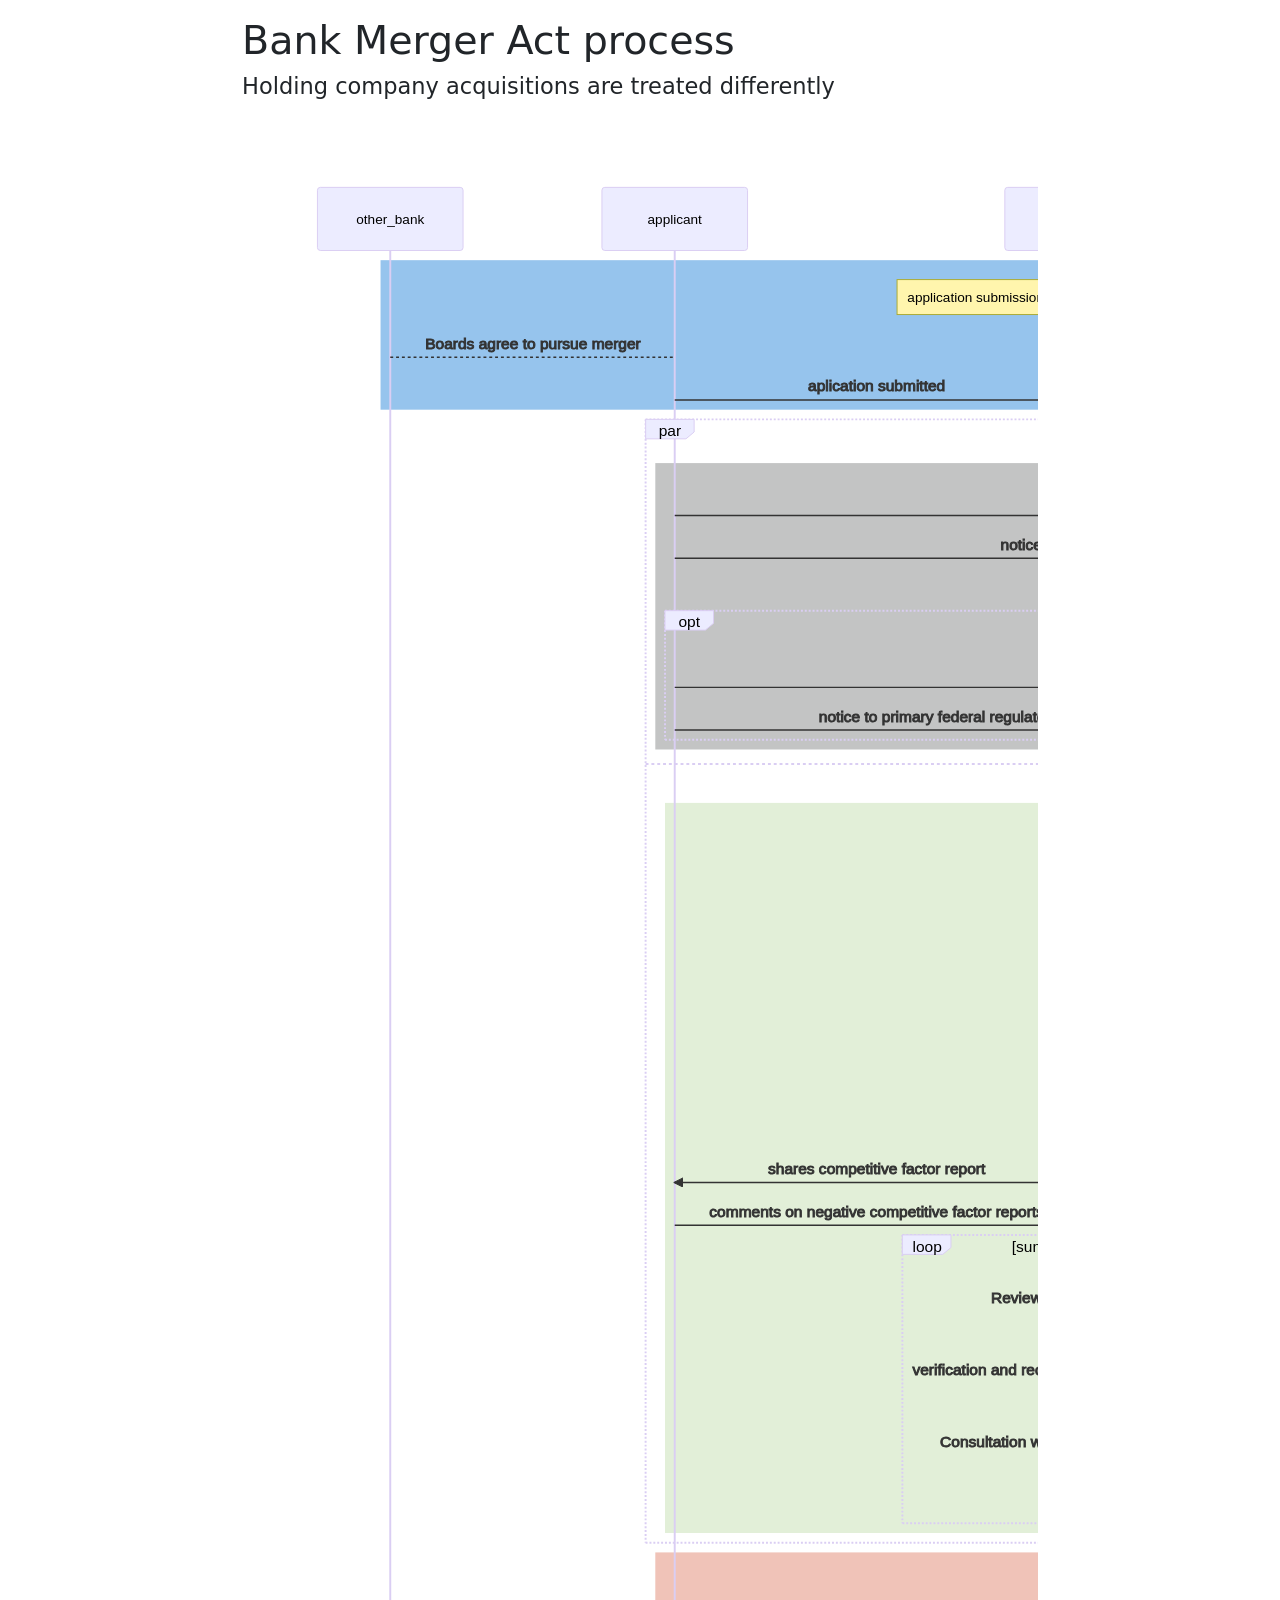
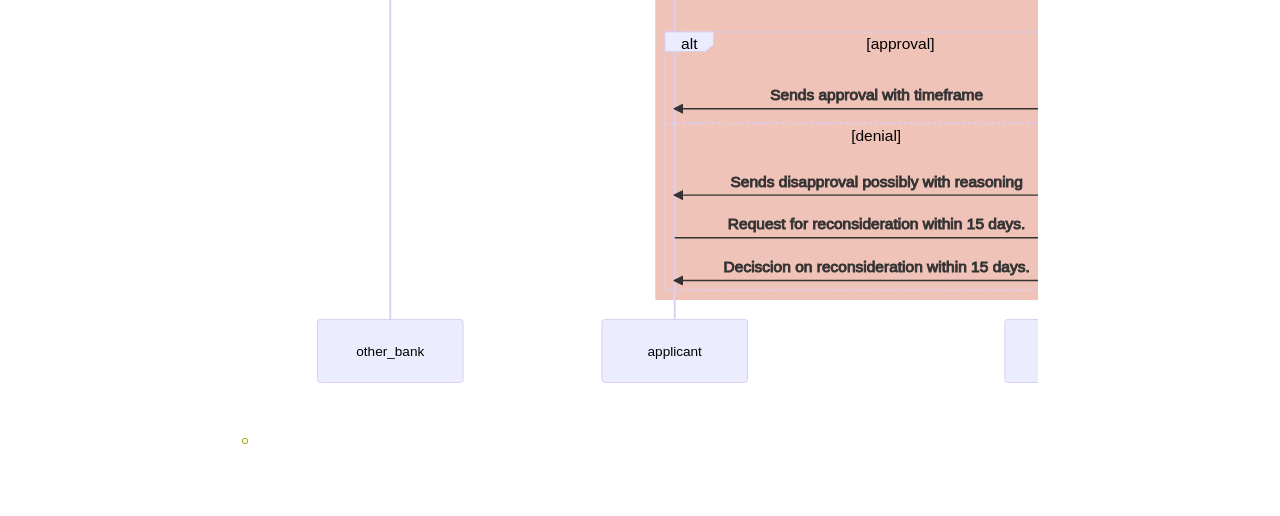
==== commit 1c7c6c52: "does this work?" ====
--- a/index.html
+++ b/index.html
@@ -1,11144 +1,277 @@
-From: <Saved by Blink>
-Snapshot-Content-Location: http://localhost:4595/
-Subject: Bank Merger Act process
-Date: Fri, 4 Nov 2022 17:14:51 -0000
-MIME-Version: 1.0
-Content-Type: multipart/related;
-	type="text/html";
-	boundary="----MultipartBoundary--Gklf6f01f7gWde3uwwYKPaMTejLP6IXDx4BWIWo7RD----"
-
-
-------MultipartBoundary--Gklf6f01f7gWde3uwwYKPaMTejLP6IXDx4BWIWo7RD----
-Content-Type: text/html
-Content-ID: <frame-AC4AD4E2A9E9FEDCBC47FCCF3F9D1C43@mhtml.blink>
-Content-Transfer-Encoding: quoted-printable
-Content-Location: http://localhost:4595/
-
-<!DOCTYPE html><html xmlns=3D"http://www.w3.org/1999/xhtml" lang=3D"en" xml=
-:lang=3D"en"><head><meta http-equiv=3D"Content-Type" content=3D"text/html; =
-charset=3DUTF-8"><link rel=3D"stylesheet" type=3D"text/css" href=3D"cid:css=
--1c8222e4-b420-4e9e-808a-e4e439d08cef@mhtml.blink" /><link rel=3D"styleshee=
-t" type=3D"text/css" href=3D"cid:css-dd0f81f6-006d-4941-80bf-35bd3fd932ca@m=
-html.blink" />
-
-
-<meta name=3D"generator" content=3D"quarto-1.2.247">
-
-<meta name=3D"viewport" content=3D"width=3Ddevice-width, initial-scale=3D1.=
-0, user-scalable=3Dyes">
-
-
-<title>Bank Merger Act process</title>
-
-
-
-
-
-
-
-
-<link href=3D"http://localhost:4595/diagram_files/libs/quarto-html/tippy.cs=
-s" rel=3D"stylesheet">
-<link href=3D"http://localhost:4595/diagram_files/libs/quarto-html/quarto-s=
-yntax-highlighting.css" rel=3D"stylesheet" id=3D"quarto-text-highlighting-s=
-tyles">
-
-<link href=3D"http://localhost:4595/diagram_files/libs/bootstrap/bootstrap-=
-icons.css" rel=3D"stylesheet">
-<link href=3D"http://localhost:4595/diagram_files/libs/bootstrap/bootstrap.=
-min.css" rel=3D"stylesheet" id=3D"quarto-bootstrap" data-mode=3D"light">
-
-
-<link href=3D"http://localhost:4595/diagram_files/libs/quarto-diagram/merma=
-id.css" rel=3D"stylesheet">
-
-
-<link rel=3D"stylesheet" href=3D"http://localhost:4595/styles.css">
-</head>
-
-<body class=3D"fullcontent quarto-light">
-
-<div id=3D"quarto-content" class=3D"page-columns page-rows-contents page-la=
-yout-article">
-
-<main class=3D"content" id=3D"quarto-document-content">
-
-<header id=3D"title-block-header" class=3D"quarto-title-block default">
-<div class=3D"quarto-title">
-<h1 class=3D"title">Bank Merger Act process</h1>
-<p class=3D"subtitle lead">Holding company acquisitions are treated differe=
-ntly</p>
-</div>
-
-
-
-<div class=3D"quarto-title-meta">
-
-   =20
- =20
-   =20
-  </div>
- =20
-
-</header>
-
-<div class=3D"cell">
-<div class=3D"cell-output-display">
-<div>
-<p>
-</p><pre class=3D"mermaid mermaid-js" data-tooltip-selector=3D"#mermaid-too=
-ltip-1" data-processed=3D"true"><svg aria-labelledby=3D"chart-title-mermaid=
--1667582077758 chart-desc-mermaid-1667582077758" role=3D"img" viewBox=3D"-5=
-0 -10 1855 1912" style=3D"" height=3D"1912" xmlns=3D"http://www.w3.org/2000=
-/svg" width=3D"1855" id=3D"mermaid-1667582077758"><title id=3D"chart-title-=
-mermaid-1667582077758"></title><desc id=3D"chart-desc-mermaid-1667582077758=
-"></desc><rect class=3D"rect" height=3D"366" width=3D"1104" fill=3D"rgb(240=
-, 195, 184)" y=3D"1440" x=3D"346"></rect><rect class=3D"rect" height=3D"772=
-" width=3D"1344" fill=3D"rgb(   226, 239, 216)" y=3D"648" x=3D"356"></rect>=
-<rect class=3D"rect" height=3D"305" width=3D"1344" fill=3D"rgb(195, 196, 19=
-6)" y=3D"288" x=3D"346"></rect><rect class=3D"rect" height=3D"158" width=3D=
-"738" fill=3D"rgb(150, 196, 237)" y=3D"75" x=3D"65"></rect><style>#mermaid-=
-1667582077758 {font-family:"trebuchet ms",verdana,arial,sans-serif;font-siz=
-e:16px;fill:#333;}#mermaid-1667582077758 .error-icon{fill:#552222;}#mermaid=
--1667582077758 .error-text{fill:#552222;stroke:#552222;}#mermaid-1667582077=
-758 .edge-thickness-normal{stroke-width:2px;}#mermaid-1667582077758 .edge-t=
-hickness-thick{stroke-width:3.5px;}#mermaid-1667582077758 .edge-pattern-sol=
-id{stroke-dasharray:0;}#mermaid-1667582077758 .edge-pattern-dashed{stroke-d=
-asharray:3;}#mermaid-1667582077758 .edge-pattern-dotted{stroke-dasharray:2;=
-}#mermaid-1667582077758 .marker{fill:#333333;stroke:#333333;}#mermaid-16675=
-82077758 .marker.cross{stroke:#333333;}#mermaid-1667582077758 svg{font-fami=
-ly:"trebuchet ms",verdana,arial,sans-serif;font-size:16px;}#mermaid-1667582=
-077758 .actor{stroke:hsl(259.6261682243, 59.7765363128%, 87.9019607843%);fi=
-ll:#ECECFF;}#mermaid-1667582077758 text.actor&gt;tspan{fill:black;stroke:no=
-ne;}#mermaid-1667582077758 .actor-line{stroke:grey;}#mermaid-1667582077758 =
-.messageLine0{stroke-width:1.5;stroke-dasharray:none;stroke:#333;}#mermaid-=
-1667582077758 .messageLine1{stroke-width:1.5;stroke-dasharray:2,2;stroke:#3=
-33;}#mermaid-1667582077758 #arrowhead path{fill:#333;stroke:#333;}#mermaid-=
-1667582077758 .sequenceNumber{fill:white;}#mermaid-1667582077758 #sequencen=
-umber{fill:#333;}#mermaid-1667582077758 #crosshead path{fill:#333;stroke:#3=
-33;}#mermaid-1667582077758 .messageText{fill:#333;stroke:#333;}#mermaid-166=
-7582077758 .labelBox{stroke:hsl(259.6261682243, 59.7765363128%, 87.90196078=
-43%);fill:#ECECFF;}#mermaid-1667582077758 .labelText,#mermaid-1667582077758=
- .labelText&gt;tspan{fill:black;stroke:none;}#mermaid-1667582077758 .loopTe=
-xt,#mermaid-1667582077758 .loopText&gt;tspan{fill:black;stroke:none;}#merma=
-id-1667582077758 .loopLine{stroke-width:2px;stroke-dasharray:2,2;stroke:hsl=
-(259.6261682243, 59.7765363128%, 87.9019607843%);fill:hsl(259.6261682243, 5=
-9.7765363128%, 87.9019607843%);}#mermaid-1667582077758 .note{stroke:#aaaa33=
-;fill:#fff5ad;}#mermaid-1667582077758 .noteText,#mermaid-1667582077758 .not=
-eText&gt;tspan{fill:black;stroke:none;}#mermaid-1667582077758 .activation0{=
-fill:#f4f4f4;stroke:#666;}#mermaid-1667582077758 .activation1{fill:#f4f4f4;=
-stroke:#666;}#mermaid-1667582077758 .activation2{fill:#f4f4f4;stroke:#666;}=
-#mermaid-1667582077758 .actorPopupMenu{position:absolute;}#mermaid-16675820=
-77758 .actorPopupMenuPanel{position:absolute;fill:#ECECFF;box-shadow:0px 8p=
-x 16px 0px rgba(0,0,0,0.2);filter:drop-shadow(3px 5px 2px rgb(0 0 0 / 0.4))=
-;}#mermaid-1667582077758 .actor-man line{stroke:hsl(259.6261682243, 59.7765=
-363128%, 87.9019607843%);fill:#ECECFF;}#mermaid-1667582077758 .actor-man ci=
-rcle,#mermaid-1667582077758 line{stroke:hsl(259.6261682243, 59.7765363128%,=
- 87.9019607843%);fill:#ECECFF;stroke-width:2px;}#mermaid-1667582077758 :roo=
-t{--mermaid-font-family:"trebuchet ms",verdana,arial,sans-serif;}</style><g=
-></g><defs><symbol height=3D"24" width=3D"24" id=3D"computer"><path d=3D"M2=
- 2v13h20v-13h-20zm18 11h-16v-9h16v9zm-10.228 6l.466-1h3.524l.467 1h-4.457zm=
-14.228 3h-24l2-6h2.104l-1.33 4h18.45l-1.297-4h2.073l2 6zm-5-10h-14v-7h14v7z=
-" transform=3D"scale(.5)"></path></symbol></defs><defs><symbol clip-rule=3D=
-"evenodd" fill-rule=3D"evenodd" id=3D"database"><path d=3D"M12.258.001l.256=
-.004.255.005.253.008.251.01.249.012.247.015.246.016.242.019.241.02.239.023.=
-236.024.233.027.231.028.229.031.225.032.223.034.22.036.217.038.214.04.211.0=
-41.208.043.205.045.201.046.198.048.194.05.191.051.187.053.183.054.18.056.17=
-5.057.172.059.168.06.163.061.16.063.155.064.15.066.074.033.073.033.071.034.=
-07.034.069.035.068.035.067.035.066.035.064.036.064.036.062.036.06.036.06.03=
-7.058.037.058.037.055.038.055.038.053.038.052.038.051.039.05.039.048.039.04=
-7.039.045.04.044.04.043.04.041.04.04.041.039.041.037.041.036.041.034.041.03=
-3.042.032.042.03.042.029.042.027.042.026.043.024.043.023.043.021.043.02.043=
-.018.044.017.043.015.044.013.044.012.044.011.045.009.044.007.045.006.045.00=
-4.045.002.045.001.045v17l-.001.045-.002.045-.004.045-.006.045-.007.045-.009=
-.044-.011.045-.012.044-.013.044-.015.044-.017.043-.018.044-.02.043-.021.043=
--.023.043-.024.043-.026.043-.027.042-.029.042-.03.042-.032.042-.033.042-.03=
-4.041-.036.041-.037.041-.039.041-.04.041-.041.04-.043.04-.044.04-.045.04-.0=
-47.039-.048.039-.05.039-.051.039-.052.038-.053.038-.055.038-.055.038-.058.0=
-37-.058.037-.06.037-.06.036-.062.036-.064.036-.064.036-.066.035-.067.035-.0=
-68.035-.069.035-.07.034-.071.034-.073.033-.074.033-.15.066-.155.064-.16.063=
--.163.061-.168.06-.172.059-.175.057-.18.056-.183.054-.187.053-.191.051-.194=
-.05-.198.048-.201.046-.205.045-.208.043-.211.041-.214.04-.217.038-.22.036-.=
-223.034-.225.032-.229.031-.231.028-.233.027-.236.024-.239.023-.241.02-.242.=
-019-.246.016-.247.015-.249.012-.251.01-.253.008-.255.005-.256.004-.258.001-=
-.258-.001-.256-.004-.255-.005-.253-.008-.251-.01-.249-.012-.247-.015-.245-.=
-016-.243-.019-.241-.02-.238-.023-.236-.024-.234-.027-.231-.028-.228-.031-.2=
-26-.032-.223-.034-.22-.036-.217-.038-.214-.04-.211-.041-.208-.043-.204-.045=
--.201-.046-.198-.048-.195-.05-.19-.051-.187-.053-.184-.054-.179-.056-.176-.=
-057-.172-.059-.167-.06-.164-.061-.159-.063-.155-.064-.151-.066-.074-.033-.0=
-72-.033-.072-.034-.07-.034-.069-.035-.068-.035-.067-.035-.066-.035-.064-.03=
-6-.063-.036-.062-.036-.061-.036-.06-.037-.058-.037-.057-.037-.056-.038-.055=
--.038-.053-.038-.052-.038-.051-.039-.049-.039-.049-.039-.046-.039-.046-.04-=
-.044-.04-.043-.04-.041-.04-.04-.041-.039-.041-.037-.041-.036-.041-.034-.041=
--.033-.042-.032-.042-.03-.042-.029-.042-.027-.042-.026-.043-.024-.043-.023-=
-.043-.021-.043-.02-.043-.018-.044-.017-.043-.015-.044-.013-.044-.012-.044-.=
-011-.045-.009-.044-.007-.045-.006-.045-.004-.045-.002-.045-.001-.045v-17l.0=
-01-.045.002-.045.004-.045.006-.045.007-.045.009-.044.011-.045.012-.044.013-=
-.044.015-.044.017-.043.018-.044.02-.043.021-.043.023-.043.024-.043.026-.043=
-.027-.042.029-.042.03-.042.032-.042.033-.042.034-.041.036-.041.037-.041.039=
--.041.04-.041.041-.04.043-.04.044-.04.046-.04.046-.039.049-.039.049-.039.05=
-1-.039.052-.038.053-.038.055-.038.056-.038.057-.037.058-.037.06-.037.061-.0=
-36.062-.036.063-.036.064-.036.066-.035.067-.035.068-.035.069-.035.07-.034.0=
-72-.034.072-.033.074-.033.151-.066.155-.064.159-.063.164-.061.167-.06.172-.=
-059.176-.057.179-.056.184-.054.187-.053.19-.051.195-.05.198-.048.201-.046.2=
-04-.045.208-.043.211-.041.214-.04.217-.038.22-.036.223-.034.226-.032.228-.0=
-31.231-.028.234-.027.236-.024.238-.023.241-.02.243-.019.245-.016.247-.015.2=
-49-.012.251-.01.253-.008.255-.005.256-.004.258-.001.258.001zm-9.258 20.499v=
-.01l.001.021.003.021.004.022.005.021.006.022.007.022.009.023.01.022.011.023=
-.012.023.013.023.015.023.016.024.017.023.018.024.019.024.021.024.022.025.02=
-3.024.024.025.052.049.056.05.061.051.066.051.07.051.075.051.079.052.084.052=
-.088.052.092.052.097.052.102.051.105.052.11.052.114.051.119.051.123.051.127=
-.05.131.05.135.05.139.048.144.049.147.047.152.047.155.047.16.045.163.045.16=
-7.043.171.043.176.041.178.041.183.039.187.039.19.037.194.035.197.035.202.03=
-3.204.031.209.03.212.029.216.027.219.025.222.024.226.021.23.02.233.018.236.=
-016.24.015.243.012.246.01.249.008.253.005.256.004.259.001.26-.001.257-.004.=
-254-.005.25-.008.247-.011.244-.012.241-.014.237-.016.233-.018.231-.021.226-=
-.021.224-.024.22-.026.216-.027.212-.028.21-.031.205-.031.202-.034.198-.034.=
-194-.036.191-.037.187-.039.183-.04.179-.04.175-.042.172-.043.168-.044.163-.=
-045.16-.046.155-.046.152-.047.148-.048.143-.049.139-.049.136-.05.131-.05.12=
-6-.05.123-.051.118-.052.114-.051.11-.052.106-.052.101-.052.096-.052.092-.05=
-2.088-.053.083-.051.079-.052.074-.052.07-.051.065-.051.06-.051.056-.05.051-=
-.05.023-.024.023-.025.021-.024.02-.024.019-.024.018-.024.017-.024.015-.023.=
-014-.024.013-.023.012-.023.01-.023.01-.022.008-.022.006-.022.006-.022.004-.=
-022.004-.021.001-.021.001-.021v-4.127l-.077.055-.08.053-.083.054-.085.053-.=
-087.052-.09.052-.093.051-.095.05-.097.05-.1.049-.102.049-.105.048-.106.047-=
-.109.047-.111.046-.114.045-.115.045-.118.044-.12.043-.122.042-.124.042-.126=
-.041-.128.04-.13.04-.132.038-.134.038-.135.037-.138.037-.139.035-.142.035-.=
-143.034-.144.033-.147.032-.148.031-.15.03-.151.03-.153.029-.154.027-.156.02=
-7-.158.026-.159.025-.161.024-.162.023-.163.022-.165.021-.166.02-.167.019-.1=
-69.018-.169.017-.171.016-.173.015-.173.014-.175.013-.175.012-.177.011-.178.=
-01-.179.008-.179.008-.181.006-.182.005-.182.004-.184.003-.184.002h-.37l-.18=
-4-.002-.184-.003-.182-.004-.182-.005-.181-.006-.179-.008-.179-.008-.178-.01=
--.176-.011-.176-.012-.175-.013-.173-.014-.172-.015-.171-.016-.17-.017-.169-=
-.018-.167-.019-.166-.02-.165-.021-.163-.022-.162-.023-.161-.024-.159-.025-.=
-157-.026-.156-.027-.155-.027-.153-.029-.151-.03-.15-.03-.148-.031-.146-.032=
--.145-.033-.143-.034-.141-.035-.14-.035-.137-.037-.136-.037-.134-.038-.132-=
-.038-.13-.04-.128-.04-.126-.041-.124-.042-.122-.042-.12-.044-.117-.043-.116=
--.045-.113-.045-.112-.046-.109-.047-.106-.047-.105-.048-.102-.049-.1-.049-.=
-097-.05-.095-.05-.093-.052-.09-.051-.087-.052-.085-.053-.083-.054-.08-.054-=
-.077-.054v4.127zm0-5.654v.011l.001.021.003.021.004.021.005.022.006.022.007.=
-022.009.022.01.022.011.023.012.023.013.023.015.024.016.023.017.024.018.024.=
-019.024.021.024.022.024.023.025.024.024.052.05.056.05.061.05.066.051.07.051=
-.075.052.079.051.084.052.088.052.092.052.097.052.102.052.105.052.11.051.114=
-.051.119.052.123.05.127.051.131.05.135.049.139.049.144.048.147.048.152.047.=
-155.046.16.045.163.045.167.044.171.042.176.042.178.04.183.04.187.038.19.037=
-.194.036.197.034.202.033.204.032.209.03.212.028.216.027.219.025.222.024.226=
-.022.23.02.233.018.236.016.24.014.243.012.246.01.249.008.253.006.256.003.25=
-9.001.26-.001.257-.003.254-.006.25-.008.247-.01.244-.012.241-.015.237-.016.=
-233-.018.231-.02.226-.022.224-.024.22-.025.216-.027.212-.029.21-.03.205-.03=
-2.202-.033.198-.035.194-.036.191-.037.187-.039.183-.039.179-.041.175-.042.1=
-72-.043.168-.044.163-.045.16-.045.155-.047.152-.047.148-.048.143-.048.139-.=
-05.136-.049.131-.05.126-.051.123-.051.118-.051.114-.052.11-.052.106-.052.10=
-1-.052.096-.052.092-.052.088-.052.083-.052.079-.052.074-.051.07-.052.065-.0=
-51.06-.05.056-.051.051-.049.023-.025.023-.024.021-.025.02-.024.019-.024.018=
--.024.017-.024.015-.023.014-.023.013-.024.012-.022.01-.023.01-.023.008-.022=
-.006-.022.006-.022.004-.021.004-.022.001-.021.001-.021v-4.139l-.077.054-.08=
-.054-.083.054-.085.052-.087.053-.09.051-.093.051-.095.051-.097.05-.1.049-.1=
-02.049-.105.048-.106.047-.109.047-.111.046-.114.045-.115.044-.118.044-.12.0=
-44-.122.042-.124.042-.126.041-.128.04-.13.039-.132.039-.134.038-.135.037-.1=
-38.036-.139.036-.142.035-.143.033-.144.033-.147.033-.148.031-.15.03-.151.03=
--.153.028-.154.028-.156.027-.158.026-.159.025-.161.024-.162.023-.163.022-.1=
-65.021-.166.02-.167.019-.169.018-.169.017-.171.016-.173.015-.173.014-.175.0=
-13-.175.012-.177.011-.178.009-.179.009-.179.007-.181.007-.182.005-.182.004-=
-.184.003-.184.002h-.37l-.184-.002-.184-.003-.182-.004-.182-.005-.181-.007-.=
-179-.007-.179-.009-.178-.009-.176-.011-.176-.012-.175-.013-.173-.014-.172-.=
-015-.171-.016-.17-.017-.169-.018-.167-.019-.166-.02-.165-.021-.163-.022-.16=
-2-.023-.161-.024-.159-.025-.157-.026-.156-.027-.155-.028-.153-.028-.151-.03=
--.15-.03-.148-.031-.146-.033-.145-.033-.143-.033-.141-.035-.14-.036-.137-.0=
-36-.136-.037-.134-.038-.132-.039-.13-.039-.128-.04-.126-.041-.124-.042-.122=
--.043-.12-.043-.117-.044-.116-.044-.113-.046-.112-.046-.109-.046-.106-.047-=
-.105-.048-.102-.049-.1-.049-.097-.05-.095-.051-.093-.051-.09-.051-.087-.053=
--.085-.052-.083-.054-.08-.054-.077-.054v4.139zm0-5.666v.011l.001.02.003.022=
-.004.021.005.022.006.021.007.022.009.023.01.022.011.023.012.023.013.023.015=
-.023.016.024.017.024.018.023.019.024.021.025.022.024.023.024.024.025.052.05=
-.056.05.061.05.066.051.07.051.075.052.079.051.084.052.088.052.092.052.097.0=
-52.102.052.105.051.11.052.114.051.119.051.123.051.127.05.131.05.135.05.139.=
-049.144.048.147.048.152.047.155.046.16.045.163.045.167.043.171.043.176.042.=
-178.04.183.04.187.038.19.037.194.036.197.034.202.033.204.032.209.03.212.028=
-.216.027.219.025.222.024.226.021.23.02.233.018.236.017.24.014.243.012.246.0=
-1.249.008.253.006.256.003.259.001.26-.001.257-.003.254-.006.25-.008.247-.01=
-.244-.013.241-.014.237-.016.233-.018.231-.02.226-.022.224-.024.22-.025.216-=
-.027.212-.029.21-.03.205-.032.202-.033.198-.035.194-.036.191-.037.187-.039.=
-183-.039.179-.041.175-.042.172-.043.168-.044.163-.045.16-.045.155-.047.152-=
-.047.148-.048.143-.049.139-.049.136-.049.131-.051.126-.05.123-.051.118-.052=
-.114-.051.11-.052.106-.052.101-.052.096-.052.092-.052.088-.052.083-.052.079=
--.052.074-.052.07-.051.065-.051.06-.051.056-.05.051-.049.023-.025.023-.025.=
-021-.024.02-.024.019-.024.018-.024.017-.024.015-.023.014-.024.013-.023.012-=
-.023.01-.022.01-.023.008-.022.006-.022.006-.022.004-.022.004-.021.001-.021.=
-001-.021v-4.153l-.077.054-.08.054-.083.053-.085.053-.087.053-.09.051-.093.0=
-51-.095.051-.097.05-.1.049-.102.048-.105.048-.106.048-.109.046-.111.046-.11=
-4.046-.115.044-.118.044-.12.043-.122.043-.124.042-.126.041-.128.04-.13.039-=
-.132.039-.134.038-.135.037-.138.036-.139.036-.142.034-.143.034-.144.033-.14=
-7.032-.148.032-.15.03-.151.03-.153.028-.154.028-.156.027-.158.026-.159.024-=
-.161.024-.162.023-.163.023-.165.021-.166.02-.167.019-.169.018-.169.017-.171=
-.016-.173.015-.173.014-.175.013-.175.012-.177.01-.178.01-.179.009-.179.007-=
-.181.006-.182.006-.182.004-.184.003-.184.001-.185.001-.185-.001-.184-.001-.=
-184-.003-.182-.004-.182-.006-.181-.006-.179-.007-.179-.009-.178-.01-.176-.0=
-1-.176-.012-.175-.013-.173-.014-.172-.015-.171-.016-.17-.017-.169-.018-.167=
--.019-.166-.02-.165-.021-.163-.023-.162-.023-.161-.024-.159-.024-.157-.026-=
-.156-.027-.155-.028-.153-.028-.151-.03-.15-.03-.148-.032-.146-.032-.145-.03=
-3-.143-.034-.141-.034-.14-.036-.137-.036-.136-.037-.134-.038-.132-.039-.13-=
-.039-.128-.041-.126-.041-.124-.041-.122-.043-.12-.043-.117-.044-.116-.044-.=
-113-.046-.112-.046-.109-.046-.106-.048-.105-.048-.102-.048-.1-.05-.097-.049=
--.095-.051-.093-.051-.09-.052-.087-.052-.085-.053-.083-.053-.08-.054-.077-.=
-054v4.153zm8.74-8.179l-.257.004-.254.005-.25.008-.247.011-.244.012-.241.014=
--.237.016-.233.018-.231.021-.226.022-.224.023-.22.026-.216.027-.212.028-.21=
-.031-.205.032-.202.033-.198.034-.194.036-.191.038-.187.038-.183.04-.179.041=
--.175.042-.172.043-.168.043-.163.045-.16.046-.155.046-.152.048-.148.048-.14=
-3.048-.139.049-.136.05-.131.05-.126.051-.123.051-.118.051-.114.052-.11.052-=
-.106.052-.101.052-.096.052-.092.052-.088.052-.083.052-.079.052-.074.051-.07=
-.052-.065.051-.06.05-.056.05-.051.05-.023.025-.023.024-.021.024-.02.025-.01=
-9.024-.018.024-.017.023-.015.024-.014.023-.013.023-.012.023-.01.023-.01.022=
--.008.022-.006.023-.006.021-.004.022-.004.021-.001.021-.001.021.001.021.001=
-.021.004.021.004.022.006.021.006.023.008.022.01.022.01.023.012.023.013.023.=
-014.023.015.024.017.023.018.024.019.024.02.025.021.024.023.024.023.025.051.=
-05.056.05.06.05.065.051.07.052.074.051.079.052.083.052.088.052.092.052.096.=
-052.101.052.106.052.11.052.114.052.118.051.123.051.126.051.131.05.136.05.13=
-9.049.143.048.148.048.152.048.155.046.16.046.163.045.168.043.172.043.175.04=
-2.179.041.183.04.187.038.191.038.194.036.198.034.202.033.205.032.21.031.212=
-.028.216.027.22.026.224.023.226.022.231.021.233.018.237.016.241.014.244.012=
-.247.011.25.008.254.005.257.004.26.001.26-.001.257-.004.254-.005.25-.008.24=
-7-.011.244-.012.241-.014.237-.016.233-.018.231-.021.226-.022.224-.023.22-.0=
-26.216-.027.212-.028.21-.031.205-.032.202-.033.198-.034.194-.036.191-.038.1=
-87-.038.183-.04.179-.041.175-.042.172-.043.168-.043.163-.045.16-.046.155-.0=
-46.152-.048.148-.048.143-.048.139-.049.136-.05.131-.05.126-.051.123-.051.11=
-8-.051.114-.052.11-.052.106-.052.101-.052.096-.052.092-.052.088-.052.083-.0=
-52.079-.052.074-.051.07-.052.065-.051.06-.05.056-.05.051-.05.023-.025.023-.=
-024.021-.024.02-.025.019-.024.018-.024.017-.023.015-.024.014-.023.013-.023.=
-012-.023.01-.023.01-.022.008-.022.006-.023.006-.021.004-.022.004-.021.001-.=
-021.001-.021-.001-.021-.001-.021-.004-.021-.004-.022-.006-.021-.006-.023-.0=
-08-.022-.01-.022-.01-.023-.012-.023-.013-.023-.014-.023-.015-.024-.017-.023=
--.018-.024-.019-.024-.02-.025-.021-.024-.023-.024-.023-.025-.051-.05-.056-.=
-05-.06-.05-.065-.051-.07-.052-.074-.051-.079-.052-.083-.052-.088-.052-.092-=
-.052-.096-.052-.101-.052-.106-.052-.11-.052-.114-.052-.118-.051-.123-.051-.=
-126-.051-.131-.05-.136-.05-.139-.049-.143-.048-.148-.048-.152-.048-.155-.04=
-6-.16-.046-.163-.045-.168-.043-.172-.043-.175-.042-.179-.041-.183-.04-.187-=
-.038-.191-.038-.194-.036-.198-.034-.202-.033-.205-.032-.21-.031-.212-.028-.=
-216-.027-.22-.026-.224-.023-.226-.022-.231-.021-.233-.018-.237-.016-.241-.0=
-14-.244-.012-.247-.011-.25-.008-.254-.005-.257-.004-.26-.001-.26.001z" tran=
-sform=3D"scale(.5)"></path></symbol></defs><defs><symbol height=3D"24" widt=
-h=3D"24" id=3D"clock"><path d=3D"M12 2c5.514 0 10 4.486 10 10s-4.486 10-10 =
-10-10-4.486-10-10 4.486-10 10-10zm0-2c-6.627 0-12 5.373-12 12s5.373 12 12 1=
-2 12-5.373 12-12-5.373-12-12-12zm5.848 12.459c.202.038.202.333.001.372-1.90=
-7.361-6.045 1.111-6.547 1.111-.719 0-1.301-.582-1.301-1.301 0-.512.77-5.447=
- 1.125-7.445.034-.192.312-.181.343.014l.985 6.238 5.394 1.011z" transform=
-=3D"scale(.5)"></path></symbol></defs><g><line stroke=3D"#999" stroke-width=
-=3D"0.5px" class=3D"200" y2=3D"1846" x2=3D"75" y1=3D"5" x1=3D"75" id=3D"act=
-or0"></line><g id=3D"root-0"><rect class=3D"actor" ry=3D"3" rx=3D"3" height=
-=3D"65" width=3D"150" stroke=3D"#666" fill=3D"#eaeaea" y=3D"0" x=3D"0"></re=
-ct><text style=3D"text-anchor: middle; font-size: 14px; font-weight: 400; f=
-ont-family: &quot;Open Sans&quot;, sans-serif;" class=3D"actor" alignment-b=
-aseline=3D"central" dominant-baseline=3D"central" y=3D"32.5" x=3D"75"><tspa=
-n dy=3D"0" x=3D"75">other_bank</tspan></text></g></g><g><line stroke=3D"#99=
-9" stroke-width=3D"0.5px" class=3D"200" y2=3D"1846" x2=3D"366" y1=3D"5" x1=
-=3D"366" id=3D"actor1"></line><g id=3D"root-1"><rect class=3D"actor" ry=3D"=
-3" rx=3D"3" height=3D"65" width=3D"150" stroke=3D"#666" fill=3D"#eaeaea" y=
-=3D"0" x=3D"291"></rect><text style=3D"text-anchor: middle; font-size: 14px=
-; font-weight: 400; font-family: &quot;Open Sans&quot;, sans-serif;" class=
-=3D"actor" alignment-baseline=3D"central" dominant-baseline=3D"central" y=
-=3D"32.5" x=3D"366"><tspan dy=3D"0" x=3D"366">applicant</tspan></text></g><=
-/g><g><line stroke=3D"#999" stroke-width=3D"0.5px" class=3D"200" y2=3D"1846=
-" x2=3D"793" y1=3D"5" x1=3D"793" id=3D"actor2"></line><g id=3D"root-2"><rec=
-t class=3D"actor" ry=3D"3" rx=3D"3" height=3D"65" width=3D"150" stroke=3D"#=
-666" fill=3D"#eaeaea" y=3D"0" x=3D"718"></rect><text style=3D"text-anchor: =
-middle; font-size: 14px; font-weight: 400; font-family: &quot;Open Sans&quo=
-t;, sans-serif;" class=3D"actor" alignment-baseline=3D"central" dominant-ba=
-seline=3D"central" y=3D"32.5" x=3D"793"><tspan dy=3D"0" x=3D"793">FDIC</tsp=
-an></text></g></g><g><line stroke=3D"#999" stroke-width=3D"0.5px" class=3D"=
-200" y2=3D"1846" x2=3D"1029" y1=3D"5" x1=3D"1029" id=3D"actor3"></line><g i=
-d=3D"root-3"><rect class=3D"actor" ry=3D"3" rx=3D"3" height=3D"65" width=3D=
-"150" stroke=3D"#666" fill=3D"#eaeaea" y=3D"0" x=3D"954"></rect><text style=
-=3D"text-anchor: middle; font-size: 14px; font-weight: 400; font-family: &q=
-uot;Open Sans&quot;, sans-serif;" class=3D"actor" alignment-baseline=3D"cen=
-tral" dominant-baseline=3D"central" y=3D"32.5" x=3D"1029"><tspan dy=3D"0" x=
-=3D"1029">other_regulators</tspan></text></g></g><g><line stroke=3D"#999" s=
-troke-width=3D"0.5px" class=3D"200" y2=3D"1846" x2=3D"1229" y1=3D"5" x1=3D"=
-1229" id=3D"actor4"></line><g id=3D"root-4"><rect class=3D"actor" ry=3D"3" =
-rx=3D"3" height=3D"65" width=3D"150" stroke=3D"#666" fill=3D"#eaeaea" y=3D"=
-0" x=3D"1154"></rect><text style=3D"text-anchor: middle; font-size: 14px; f=
-ont-weight: 400; font-family: &quot;Open Sans&quot;, sans-serif;" class=3D"=
-actor" alignment-baseline=3D"central" dominant-baseline=3D"central" y=3D"32=
-.5" x=3D"1229"><tspan dy=3D"0" x=3D"1229">DOJ</tspan></text></g></g><g><lin=
-e stroke=3D"#999" stroke-width=3D"0.5px" class=3D"200" y2=3D"1846" x2=3D"14=
-65" y1=3D"5" x1=3D"1465" id=3D"actor5"></line><g id=3D"root-5"><rect class=
-=3D"actor" ry=3D"3" rx=3D"3" height=3D"65" width=3D"150" stroke=3D"#666" fi=
-ll=3D"#eaeaea" y=3D"0" x=3D"1390"></rect><text style=3D"text-anchor: middle=
-; font-size: 14px; font-weight: 400; font-family: &quot;Open Sans&quot;, sa=
-ns-serif;" class=3D"actor" alignment-baseline=3D"central" dominant-baseline=
-=3D"central" y=3D"32.5" x=3D"1465"><tspan dy=3D"0" x=3D"1465">consumers</ts=
-pan></text></g></g><g><line stroke=3D"#999" stroke-width=3D"0.5px" class=3D=
-"200" y2=3D"1846" x2=3D"1680" y1=3D"5" x1=3D"1680" id=3D"actor6"></line><g =
-id=3D"root-6"><rect class=3D"actor" ry=3D"3" rx=3D"3" height=3D"65" width=
-=3D"150" stroke=3D"#666" fill=3D"#eaeaea" y=3D"0" x=3D"1605"></rect><text s=
-tyle=3D"text-anchor: middle; font-size: 14px; font-weight: 400; font-family=
-: &quot;Open Sans&quot;, sans-serif;" class=3D"actor" alignment-baseline=3D=
-"central" dominant-baseline=3D"central" y=3D"32.5" x=3D"1680"><tspan dy=3D"=
-0" x=3D"1680">states</tspan></text></g></g><defs><marker orient=3D"auto" ma=
-rkerHeight=3D"12" markerWidth=3D"12" markerUnits=3D"userSpaceOnUse" refY=3D=
-"5" refX=3D"9" id=3D"arrowhead"><path d=3D"M 0 0 L 10 5 L 0 10 z"></path></=
-marker></defs><defs><marker refY=3D"4" refX=3D"16" orient=3D"auto" markerHe=
-ight=3D"8" markerWidth=3D"15" id=3D"crosshead"><path style=3D"stroke-dashar=
-ray: 0, 0;" d=3D"M 9,2 V 6 L16,4 Z" stroke-width=3D"1px" stroke=3D"#000000"=
- fill=3D"black"></path><path style=3D"stroke-dasharray: 0, 0;" d=3D"M 0,1 L=
- 6,7 M 6,1 L 0,7" stroke-width=3D"1px" stroke=3D"#000000" fill=3D"none"></p=
-ath></marker></defs><defs><marker orient=3D"auto" markerHeight=3D"28" marke=
-rWidth=3D"20" refY=3D"7" refX=3D"18" id=3D"filled-head"><path d=3D"M 18,7 L=
-9,13 L14,7 L9,1 Z"></path></marker></defs><defs><marker orient=3D"auto" mar=
-kerHeight=3D"40" markerWidth=3D"60" refY=3D"15" refX=3D"15" id=3D"sequencen=
-umber"><circle r=3D"6" cy=3D"15" cx=3D"15"></circle></marker></defs><g><rec=
-t class=3D"note" ry=3D"0" rx=3D"0" height=3D"36" width=3D"162" stroke=3D"#6=
-66" fill=3D"#EDF2AE" y=3D"95" x=3D"606"></rect><text style=3D"font-family: =
-&quot;trebuchet ms&quot;, verdana, arial, sans-serif; font-size: 14px; font=
--weight: 400;" dy=3D"1em" class=3D"noteText" alignment-baseline=3D"middle" =
-dominant-baseline=3D"middle" text-anchor=3D"middle" y=3D"100" x=3D"687"><ts=
-pan x=3D"687">application submission</tspan></text></g><g><line class=3D"lo=
-opLine" y2=3D"446" x2=3D"1475" y1=3D"446" x1=3D"356"></line><line class=3D"=
-loopLine" y2=3D"583" x2=3D"1475" y1=3D"446" x1=3D"1475"></line><line class=
-=3D"loopLine" y2=3D"583" x2=3D"1475" y1=3D"583" x1=3D"356"></line><line cla=
-ss=3D"loopLine" y2=3D"583" x2=3D"356" y1=3D"446" x1=3D"356"></line><polygon=
- class=3D"labelBox" points=3D"356,446 406,446 406,459 397.6,466 356,466"></=
-polygon><text style=3D"font-family: &quot;trebuchet ms&quot;, verdana, aria=
-l, sans-serif; font-size: 16px; font-weight: 400;" class=3D"labelText" alig=
-nment-baseline=3D"middle" dominant-baseline=3D"middle" text-anchor=3D"middl=
-e" y=3D"459" x=3D"381">opt</text><text style=3D"font-family: &quot;trebuche=
-t ms&quot;, verdana, arial, sans-serif; font-size: 16px; font-weight: 400;"=
- class=3D"loopText" text-anchor=3D"middle" y=3D"464" x=3D"940.5"><tspan x=
-=3D"940.5">[if branches closed]</tspan></text></g><g><rect class=3D"note" r=
-y=3D"0" rx=3D"0" height=3D"52" width=3D"165" stroke=3D"#666" fill=3D"#EDF2A=
-E" y=3D"668" x=3D"1490"></rect><text style=3D"font-family: &quot;trebuchet =
-ms&quot;, verdana, arial, sans-serif; font-size: 14px; font-weight: 400;" d=
-y=3D"1em" class=3D"noteText" alignment-baseline=3D"middle" dominant-baselin=
-e=3D"middle" text-anchor=3D"middle" y=3D"673" x=3D"1573"><tspan x=3D"1573">=
-review and verification </tspan></text><text style=3D"font-family: &quot;tr=
-ebuchet ms&quot;, verdana, arial, sans-serif; font-size: 14px; font-weight:=
- 400;" dy=3D"1em" class=3D"noteText" alignment-baseline=3D"middle" dominant=
--baseline=3D"middle" text-anchor=3D"middle" y=3D"689" x=3D"1573"><tspan x=
-=3D"1573"> (60 days)</tspan></text></g><g><line class=3D"loopLine" y2=3D"86=
-8" x2=3D"1690" y1=3D"868" x1=3D"783"></line><line class=3D"loopLine" y2=3D"=
-1005" x2=3D"1690" y1=3D"868" x1=3D"1690"></line><line class=3D"loopLine" y2=
-=3D"1005" x2=3D"1690" y1=3D"1005" x1=3D"783"></line><line class=3D"loopLine=
-" y2=3D"1005" x2=3D"783" y1=3D"868" x1=3D"783"></line><polygon class=3D"lab=
-elBox" points=3D"783,868 833,868 833,881 824.6,888 783,888"></polygon><text=
- style=3D"font-family: &quot;trebuchet ms&quot;, verdana, arial, sans-serif=
-; font-size: 16px; font-weight: 400;" class=3D"labelText" alignment-baselin=
-e=3D"middle" dominant-baseline=3D"middle" text-anchor=3D"middle" y=3D"881" =
-x=3D"808">opt</text><text style=3D"font-family: &quot;trebuchet ms&quot;, v=
-erdana, arial, sans-serif; font-size: 16px; font-weight: 400;" class=3D"loo=
-pText" text-anchor=3D"middle" y=3D"886" x=3D"1261.5"><tspan x=3D"1261.5">[i=
-f merged greater than 30% of branches in state]</tspan></text></g><g><line =
-class=3D"loopLine" y2=3D"1107" x2=3D"979" y1=3D"1107" x1=3D"607"></line><li=
-ne class=3D"loopLine" y2=3D"1410" x2=3D"979" y1=3D"1107" x1=3D"979"></line>=
-<line class=3D"loopLine" y2=3D"1410" x2=3D"979" y1=3D"1410" x1=3D"607"></li=
-ne><line class=3D"loopLine" y2=3D"1410" x2=3D"607" y1=3D"1107" x1=3D"607"><=
-/line><polygon class=3D"labelBox" points=3D"607,1107 657,1107 657,1120 648.=
-6,1127 607,1127"></polygon><text style=3D"font-family: &quot;trebuchet ms&q=
-uot;, verdana, arial, sans-serif; font-size: 16px; font-weight: 400;" class=
-=3D"labelText" alignment-baseline=3D"middle" dominant-baseline=3D"middle" t=
-ext-anchor=3D"middle" y=3D"1120" x=3D"632">loop</text><text style=3D"font-f=
-amily: &quot;trebuchet ms&quot;, verdana, arial, sans-serif; font-size: 16p=
-x; font-weight: 400;" class=3D"loopText" text-anchor=3D"middle" y=3D"1125" =
-x=3D"818"><tspan x=3D"818">[summary of investigation]</tspan></text></g><g>=
-<line class=3D"loopLine" y2=3D"243" x2=3D"1710" y1=3D"243" x1=3D"336"></lin=
-e><line class=3D"loopLine" y2=3D"1430" x2=3D"1710" y1=3D"243" x1=3D"1710"><=
-/line><line class=3D"loopLine" y2=3D"1430" x2=3D"1710" y1=3D"1430" x1=3D"33=
-6"></line><line class=3D"loopLine" y2=3D"1430" x2=3D"336" y1=3D"243" x1=3D"=
-336"></line><line style=3D"stroke-dasharray: 3, 3;" class=3D"loopLine" y2=
-=3D"608" x2=3D"1710" y1=3D"608" x1=3D"336"></line><polygon class=3D"labelBo=
-x" points=3D"336,243 386,243 386,256 377.6,263 336,263"></polygon><text sty=
-le=3D"font-family: &quot;trebuchet ms&quot;, verdana, arial, sans-serif; fo=
-nt-size: 16px; font-weight: 400;" class=3D"labelText" alignment-baseline=3D=
-"middle" dominant-baseline=3D"middle" text-anchor=3D"middle" y=3D"256" x=3D=
-"361">par</text><text style=3D"font-family: &quot;trebuchet ms&quot;, verda=
-na, arial, sans-serif; font-size: 16px; font-weight: 400;" class=3D"loopTex=
-t" text-anchor=3D"middle" y=3D"261" x=3D"1048"><tspan x=3D"1048">[other not=
-ices]</tspan></text><text style=3D"font-family: &quot;trebuchet ms&quot;, v=
-erdana, arial, sans-serif; font-size: 16px; font-weight: 400;" class=3D"loo=
-pText" text-anchor=3D"middle" y=3D"626" x=3D"1023">[review period]</text></=
-g><g><rect class=3D"note" ry=3D"0" rx=3D"0" height=3D"52" width=3D"186" str=
-oke=3D"#666" fill=3D"#EDF2AE" y=3D"1460" x=3D"1254"></rect><text style=3D"f=
-ont-family: &quot;trebuchet ms&quot;, verdana, arial, sans-serif; font-size=
-: 14px; font-weight: 400;" dy=3D"1em" class=3D"noteText" alignment-baseline=
-=3D"middle" dominant-baseline=3D"middle" text-anchor=3D"middle" y=3D"1465" =
-x=3D"1347"><tspan x=3D"1347">final approval </tspan></text><text style=3D"f=
-ont-family: &quot;trebuchet ms&quot;, verdana, arial, sans-serif; font-size=
-: 14px; font-weight: 400;" dy=3D"1em" class=3D"noteText" alignment-baseline=
-=3D"middle" dominant-baseline=3D"middle" text-anchor=3D"middle" y=3D"1481" =
-x=3D"1347"><tspan x=3D"1347"> (15-30 day waiting period)</tspan></text></g>=
-<g><line class=3D"loopLine" y2=3D"1522" x2=3D"803" y1=3D"1522" x1=3D"356"><=
-/line><line class=3D"loopLine" y2=3D"1796" x2=3D"803" y1=3D"1522" x1=3D"803=
-"></line><line class=3D"loopLine" y2=3D"1796" x2=3D"803" y1=3D"1796" x1=3D"=
-356"></line><line class=3D"loopLine" y2=3D"1796" x2=3D"356" y1=3D"1522" x1=
-=3D"356"></line><line style=3D"stroke-dasharray: 3, 3;" class=3D"loopLine" =
-y2=3D"1618" x2=3D"803" y1=3D"1618" x1=3D"356"></line><polygon class=3D"labe=
-lBox" points=3D"356,1522 406,1522 406,1535 397.6,1542 356,1542"></polygon><=
-text style=3D"font-family: &quot;trebuchet ms&quot;, verdana, arial, sans-s=
-erif; font-size: 16px; font-weight: 400;" class=3D"labelText" alignment-bas=
-eline=3D"middle" dominant-baseline=3D"middle" text-anchor=3D"middle" y=3D"1=
-535" x=3D"381">alt</text><text style=3D"font-family: &quot;trebuchet ms&quo=
-t;, verdana, arial, sans-serif; font-size: 16px; font-weight: 400;" class=
-=3D"loopText" text-anchor=3D"middle" y=3D"1540" x=3D"604.5"><tspan x=3D"604=
-.5">[approval]</tspan></text><text style=3D"font-family: &quot;trebuchet ms=
-&quot;, verdana, arial, sans-serif; font-size: 16px; font-weight: 400;" cla=
-ss=3D"loopText" text-anchor=3D"middle" y=3D"1636" x=3D"579.5">[denial]</tex=
-t></g><text style=3D"font-family: &quot;trebuchet ms&quot;, verdana, arial,=
- sans-serif; font-size: 16px; font-weight: 400;" dy=3D"1em" class=3D"messag=
-eText" alignment-baseline=3D"middle" dominant-baseline=3D"middle" text-anch=
-or=3D"middle" y=3D"146" x=3D"221">Boards agree to pursue merger</text><line=
- style=3D"stroke-dasharray: 3, 3; fill: none;" stroke=3D"none" stroke-width=
-=3D"2" class=3D"messageLine1" y2=3D"177" x2=3D"366" y1=3D"177" x1=3D"75"></=
-line><text style=3D"font-family: &quot;trebuchet ms&quot;, verdana, arial, =
-sans-serif; font-size: 16px; font-weight: 400;" dy=3D"1em" class=3D"message=
-Text" alignment-baseline=3D"middle" dominant-baseline=3D"middle" text-ancho=
-r=3D"middle" y=3D"192" x=3D"580">aplication submitted</text><line style=3D"=
-fill: none;" marker-end=3D"url(#arrowhead)" stroke=3D"none" stroke-width=3D=
-"2" class=3D"messageLine0" y2=3D"223" x2=3D"793" y1=3D"223" x1=3D"366"></li=
-ne><text style=3D"font-family: &quot;trebuchet ms&quot;, verdana, arial, sa=
-ns-serif; font-size: 16px; font-weight: 400;" dy=3D"1em" class=3D"messageTe=
-xt" alignment-baseline=3D"middle" dominant-baseline=3D"middle" text-anchor=
-=3D"middle" y=3D"313" x=3D"916">notice of merger publication</text><line st=
-yle=3D"fill: none;" marker-end=3D"url(#arrowhead)" stroke=3D"none" stroke-w=
-idth=3D"2" class=3D"messageLine0" y2=3D"344" x2=3D"1465" y1=3D"344" x1=3D"3=
-66"></line><text style=3D"font-family: &quot;trebuchet ms&quot;, verdana, a=
-rial, sans-serif; font-size: 16px; font-weight: 400;" dy=3D"1em" class=3D"m=
-essageText" alignment-baseline=3D"middle" dominant-baseline=3D"middle" text=
--anchor=3D"middle" y=3D"359" x=3D"1023">notice to state banking regulators =
-(although this may be through the Federal Reserve?)</text><line style=3D"fi=
-ll: none;" marker-end=3D"url(#arrowhead)" stroke=3D"none" stroke-width=3D"2=
-" class=3D"messageLine0" y2=3D"390" x2=3D"1680" y1=3D"390" x1=3D"366"></lin=
-e><text style=3D"font-family: &quot;trebuchet ms&quot;, verdana, arial, san=
-s-serif; font-size: 16px; font-weight: 400;" dy=3D"1em" class=3D"messageTex=
-t" alignment-baseline=3D"middle" dominant-baseline=3D"middle" text-anchor=
-=3D"middle" y=3D"405" x=3D"1129">comment period</text><line style=3D"fill: =
-none;" marker-end=3D"url(#arrowhead)" stroke=3D"none" stroke-width=3D"2" cl=
-ass=3D"messageLine0" y2=3D"436" x2=3D"793" y1=3D"436" x1=3D"1465"></line><t=
-ext style=3D"font-family: &quot;trebuchet ms&quot;, verdana, arial, sans-se=
-rif; font-size: 16px; font-weight: 400;" dy=3D"1em" class=3D"messageText" a=
-lignment-baseline=3D"middle" dominant-baseline=3D"middle" text-anchor=3D"mi=
-ddle" y=3D"496" x=3D"916">notice of branch closures 90 days before</text><l=
-ine style=3D"fill: none;" marker-end=3D"url(#arrowhead)" stroke=3D"none" st=
-roke-width=3D"2" class=3D"messageLine0" y2=3D"527" x2=3D"1465" y1=3D"527" x=
-1=3D"366"></line><text style=3D"font-family: &quot;trebuchet ms&quot;, verd=
-ana, arial, sans-serif; font-size: 16px; font-weight: 400;" dy=3D"1em" clas=
-s=3D"messageText" alignment-baseline=3D"middle" dominant-baseline=3D"middle=
-" text-anchor=3D"middle" y=3D"542" x=3D"698">notice to primary federal regu=
-lator 90 days before</text><line style=3D"fill: none;" marker-end=3D"url(#a=
-rrowhead)" stroke=3D"none" stroke-width=3D"2" class=3D"messageLine0" y2=3D"=
-573" x2=3D"1029" y1=3D"573" x1=3D"366"></line><text style=3D"font-family: &=
-quot;trebuchet ms&quot;, verdana, arial, sans-serif; font-size: 16px; font-=
-weight: 400;" dy=3D"1em" class=3D"messageText" alignment-baseline=3D"middle=
-" dominant-baseline=3D"middle" text-anchor=3D"middle" y=3D"735" x=3D"1011">=
-forward application and request competitive factor report</text><line style=
-=3D"fill: none;" marker-end=3D"url(#arrowhead)" stroke=3D"none" stroke-widt=
-h=3D"2" class=3D"messageLine0" y2=3D"766" x2=3D"1229" y1=3D"766" x1=3D"793"=
-></line><text style=3D"font-family: &quot;trebuchet ms&quot;, verdana, aria=
-l, sans-serif; font-size: 16px; font-weight: 400;" dy=3D"1em" class=3D"mess=
-ageText" alignment-baseline=3D"middle" dominant-baseline=3D"middle" text-an=
-chor=3D"middle" y=3D"781" x=3D"1011">competitive factor report</text><line =
-style=3D"fill: none;" marker-end=3D"url(#arrowhead)" stroke=3D"none" stroke=
--width=3D"2" class=3D"messageLine0" y2=3D"812" x2=3D"793" y1=3D"812" x1=3D"=
-1229"></line><text style=3D"font-family: &quot;trebuchet ms&quot;, verdana,=
- arial, sans-serif; font-size: 16px; font-weight: 400;" dy=3D"1em" class=3D=
-"messageText" alignment-baseline=3D"middle" dominant-baseline=3D"middle" te=
-xt-anchor=3D"middle" y=3D"827" x=3D"1237">confirmation of notification</tex=
-t><line style=3D"fill: none;" marker-end=3D"url(#arrowhead)" stroke=3D"none=
-" stroke-width=3D"2" class=3D"messageLine0" y2=3D"858" x2=3D"793" y1=3D"858=
-" x1=3D"1680"></line><text style=3D"font-family: &quot;trebuchet ms&quot;, =
-verdana, arial, sans-serif; font-size: 16px; font-weight: 400;" dy=3D"1em" =
-class=3D"messageText" alignment-baseline=3D"middle" dominant-baseline=3D"mi=
-ddle" text-anchor=3D"middle" y=3D"918" x=3D"1237">exception process</text><=
-line style=3D"fill: none;" marker-end=3D"url(#arrowhead)" stroke=3D"none" s=
-troke-width=3D"2" class=3D"messageLine0" y2=3D"949" x2=3D"1680" y1=3D"949" =
-x1=3D"793"></line><text style=3D"font-family: &quot;trebuchet ms&quot;, ver=
-dana, arial, sans-serif; font-size: 16px; font-weight: 400;" dy=3D"1em" cla=
-ss=3D"messageText" alignment-baseline=3D"middle" dominant-baseline=3D"middl=
-e" text-anchor=3D"middle" y=3D"964" x=3D"1237">can allow excepted merger to=
- continue</text><line style=3D"fill: none;" marker-end=3D"url(#arrowhead)" =
-stroke=3D"none" stroke-width=3D"2" class=3D"messageLine0" y2=3D"995" x2=3D"=
-793" y1=3D"995" x1=3D"1680"></line><text style=3D"font-family: &quot;trebuc=
-het ms&quot;, verdana, arial, sans-serif; font-size: 16px; font-weight: 400=
-;" dy=3D"1em" class=3D"messageText" alignment-baseline=3D"middle" dominant-=
-baseline=3D"middle" text-anchor=3D"middle" y=3D"1020" x=3D"580">shares comp=
-etitive factor report</text><line style=3D"fill: none;" marker-end=3D"url(#=
-arrowhead)" stroke=3D"none" stroke-width=3D"2" class=3D"messageLine0" y2=3D=
-"1051" x2=3D"366" y1=3D"1051" x1=3D"793"></line><text style=3D"font-family:=
- &quot;trebuchet ms&quot;, verdana, arial, sans-serif; font-size: 16px; fon=
-t-weight: 400;" dy=3D"1em" class=3D"messageText" alignment-baseline=3D"midd=
-le" dominant-baseline=3D"middle" text-anchor=3D"middle" y=3D"1066" x=3D"580=
-">comments on negative competitive factor reports</text><line style=3D"fill=
-: none;" marker-end=3D"url(#arrowhead)" stroke=3D"none" stroke-width=3D"2" =
-class=3D"messageLine0" y2=3D"1097" x2=3D"793" y1=3D"1097" x1=3D"366"></line=
-><text style=3D"font-family: &quot;trebuchet ms&quot;, verdana, arial, sans=
--serif; font-size: 16px; font-weight: 400;" dy=3D"1em" class=3D"messageText=
-" alignment-baseline=3D"middle" dominant-baseline=3D"middle" text-anchor=3D=
-"middle" y=3D"1157" x=3D"793">Reviews statutory factors</text><path style=
-=3D"fill: none;" marker-end=3D"url(#arrowhead)" stroke=3D"none" stroke-widt=
-h=3D"2" class=3D"messageLine0" d=3D"M 793,1188 C 853,1178 853,1218 793,1208=
-"></path><text style=3D"font-family: &quot;trebuchet ms&quot;, verdana, ari=
-al, sans-serif; font-size: 16px; font-weight: 400;" dy=3D"1em" class=3D"mes=
-sageText" alignment-baseline=3D"middle" dominant-baseline=3D"middle" text-a=
-nchor=3D"middle" y=3D"1233" x=3D"793">verification and reconciliation of br=
-anch closures</text><path style=3D"fill: none;" marker-end=3D"url(#arrowhea=
-d)" stroke=3D"none" stroke-width=3D"2" class=3D"messageLine0" d=3D"M 793,12=
-64 C 853,1254 853,1294 793,1284"></path><text style=3D"font-family: &quot;t=
-rebuchet ms&quot;, verdana, arial, sans-serif; font-size: 16px; font-weight=
-: 400;" dy=3D"1em" class=3D"messageText" alignment-baseline=3D"middle" domi=
-nant-baseline=3D"middle" text-anchor=3D"middle" y=3D"1309" x=3D"793">Consul=
-tation with supervisory regulators</text><path style=3D"fill: none;" marker=
--end=3D"url(#arrowhead)" stroke=3D"none" stroke-width=3D"2" class=3D"messag=
-eLine0" d=3D"M 793,1340 C 853,1330 853,1370 793,1360"></path><text style=3D=
-"font-family: &quot;trebuchet ms&quot;, verdana, arial, sans-serif; font-si=
-ze: 16px; font-weight: 400;" dy=3D"1em" class=3D"messageText" alignment-bas=
-eline=3D"middle" dominant-baseline=3D"middle" text-anchor=3D"middle" y=3D"1=
-572" x=3D"580">Sends approval with timeframe</text><line style=3D"fill: non=
-e;" marker-end=3D"url(#arrowhead)" stroke=3D"none" stroke-width=3D"2" class=
-=3D"messageLine0" y2=3D"1603" x2=3D"366" y1=3D"1603" x1=3D"793"></line><tex=
-t style=3D"font-family: &quot;trebuchet ms&quot;, verdana, arial, sans-seri=
-f; font-size: 16px; font-weight: 400;" dy=3D"1em" class=3D"messageText" ali=
-gnment-baseline=3D"middle" dominant-baseline=3D"middle" text-anchor=3D"midd=
-le" y=3D"1663" x=3D"580">Sends disapproval possibly with reasoning</text><l=
-ine style=3D"fill: none;" marker-end=3D"url(#arrowhead)" stroke=3D"none" st=
-roke-width=3D"2" class=3D"messageLine0" y2=3D"1694" x2=3D"366" y1=3D"1694" =
-x1=3D"793"></line><text style=3D"font-family: &quot;trebuchet ms&quot;, ver=
-dana, arial, sans-serif; font-size: 16px; font-weight: 400;" dy=3D"1em" cla=
-ss=3D"messageText" alignment-baseline=3D"middle" dominant-baseline=3D"middl=
-e" text-anchor=3D"middle" y=3D"1709" x=3D"580">Request for reconsideration =
-within 15 days.</text><line style=3D"fill: none;" marker-end=3D"url(#arrowh=
-ead)" stroke=3D"none" stroke-width=3D"2" class=3D"messageLine0" y2=3D"1740"=
- x2=3D"793" y1=3D"1740" x1=3D"366"></line><text style=3D"font-family: &quot=
-;trebuchet ms&quot;, verdana, arial, sans-serif; font-size: 16px; font-weig=
-ht: 400;" dy=3D"1em" class=3D"messageText" alignment-baseline=3D"middle" do=
-minant-baseline=3D"middle" text-anchor=3D"middle" y=3D"1755" x=3D"580">Deci=
-scion on reconsideration within 15 days.</text><line style=3D"fill: none;" =
-marker-end=3D"url(#arrowhead)" stroke=3D"none" stroke-width=3D"2" class=3D"=
-messageLine0" y2=3D"1786" x2=3D"366" y1=3D"1786" x1=3D"793"></line><g><rect=
- class=3D"actor" ry=3D"3" rx=3D"3" height=3D"65" width=3D"150" stroke=3D"#6=
-66" fill=3D"#eaeaea" y=3D"1826" x=3D"0"></rect><text style=3D"text-anchor: =
-middle; font-size: 14px; font-weight: 400; font-family: &quot;Open Sans&quo=
-t;, sans-serif;" class=3D"actor" alignment-baseline=3D"central" dominant-ba=
-seline=3D"central" y=3D"1858.5" x=3D"75"><tspan dy=3D"0" x=3D"75">other_ban=
-k</tspan></text></g><g><rect class=3D"actor" ry=3D"3" rx=3D"3" height=3D"65=
-" width=3D"150" stroke=3D"#666" fill=3D"#eaeaea" y=3D"1826" x=3D"291"></rec=
-t><text style=3D"text-anchor: middle; font-size: 14px; font-weight: 400; fo=
-nt-family: &quot;Open Sans&quot;, sans-serif;" class=3D"actor" alignment-ba=
-seline=3D"central" dominant-baseline=3D"central" y=3D"1858.5" x=3D"366"><ts=
-pan dy=3D"0" x=3D"366">applicant</tspan></text></g><g><rect class=3D"actor"=
- ry=3D"3" rx=3D"3" height=3D"65" width=3D"150" stroke=3D"#666" fill=3D"#eae=
-aea" y=3D"1826" x=3D"718"></rect><text style=3D"text-anchor: middle; font-s=
-ize: 14px; font-weight: 400; font-family: &quot;Open Sans&quot;, sans-serif=
-;" class=3D"actor" alignment-baseline=3D"central" dominant-baseline=3D"cent=
-ral" y=3D"1858.5" x=3D"793"><tspan dy=3D"0" x=3D"793">FDIC</tspan></text></=
-g><g><rect class=3D"actor" ry=3D"3" rx=3D"3" height=3D"65" width=3D"150" st=
-roke=3D"#666" fill=3D"#eaeaea" y=3D"1826" x=3D"954"></rect><text style=3D"t=
-ext-anchor: middle; font-size: 14px; font-weight: 400; font-family: &quot;O=
-pen Sans&quot;, sans-serif;" class=3D"actor" alignment-baseline=3D"central"=
- dominant-baseline=3D"central" y=3D"1858.5" x=3D"1029"><tspan dy=3D"0" x=3D=
-"1029">other_regulators</tspan></text></g><g><rect class=3D"actor" ry=3D"3"=
- rx=3D"3" height=3D"65" width=3D"150" stroke=3D"#666" fill=3D"#eaeaea" y=3D=
-"1826" x=3D"1154"></rect><text style=3D"text-anchor: middle; font-size: 14p=
-x; font-weight: 400; font-family: &quot;Open Sans&quot;, sans-serif;" class=
-=3D"actor" alignment-baseline=3D"central" dominant-baseline=3D"central" y=
-=3D"1858.5" x=3D"1229"><tspan dy=3D"0" x=3D"1229">DOJ</tspan></text></g><g>=
-<rect class=3D"actor" ry=3D"3" rx=3D"3" height=3D"65" width=3D"150" stroke=
-=3D"#666" fill=3D"#eaeaea" y=3D"1826" x=3D"1390"></rect><text style=3D"text=
--anchor: middle; font-size: 14px; font-weight: 400; font-family: &quot;Open=
- Sans&quot;, sans-serif;" class=3D"actor" alignment-baseline=3D"central" do=
-minant-baseline=3D"central" y=3D"1858.5" x=3D"1465"><tspan dy=3D"0" x=3D"14=
-65">consumers</tspan></text></g><g><rect class=3D"actor" ry=3D"3" rx=3D"3" =
-height=3D"65" width=3D"150" stroke=3D"#666" fill=3D"#eaeaea" y=3D"1826" x=
-=3D"1605"></rect><text style=3D"text-anchor: middle; font-size: 14px; font-=
-weight: 400; font-family: &quot;Open Sans&quot;, sans-serif;" class=3D"acto=
-r" alignment-baseline=3D"central" dominant-baseline=3D"central" y=3D"1858.5=
-" x=3D"1680"><tspan dy=3D"0" x=3D"1680">states</tspan></text></g></svg></pr=
-e>
-<div id=3D"mermaid-tooltip-1" class=3D"mermaidTooltip">
-
-</div>
-<p></p>
-</div>
-</div>
-</div>
-
-</main>
-<!-- /main column -->
-
-</div> <!-- /content -->
-
-
-
-
-<div class=3D"modal__dialog micromodal-slide" id=3D"quarto-log-error-modal"=
- aria-hidden=3D"true">
-  <div class=3D"modal__overlay" tabindex=3D"2" data-micromodal-close=3D"">
-    <div class=3D"modal__container" role=3D"dialog" aria-modal=3D"true" ari=
-a-labelledby=3D"quarto-log-error-modal-title">
-      <header class=3D"modal__header">
-        <h2 class=3D"modal__title" id=3D"quarto-log-error-modal-title">
-          <i class=3D"bi bi-exclamation-circle"></i>Error
-        </h2>
-        <button class=3D"modal__close" aria-label=3D"Close modal" data-micr=
-omodal-close=3D""></button>
-      </header>
-      <div class=3D"modal__content" id=3D"quarto-log-error-modal-content">
-        <pre tabindex=3D"1" id=3D"quarto-log-error-display"></pre>
-      </div>
-      <footer class=3D"modal__footer">
-      </footer>
-    </div>
-  </div>
-</div>
-
-
-
-
-
-
-
-</body></html>
-------MultipartBoundary--Gklf6f01f7gWde3uwwYKPaMTejLP6IXDx4BWIWo7RD----
-Content-Type: text/css
-Content-Transfer-Encoding: quoted-printable
-Content-Location: cid:css-1c8222e4-b420-4e9e-808a-e4e439d08cef@mhtml.blink
-
-@charset "utf-8";
-
-code { white-space: pre-wrap; }
-
-span.smallcaps { font-variant: small-caps; }
-
-div.columns { display: flex; gap: min(4vw, 1.5em); }
-
-div.column { flex: 1 1 auto; overflow-x: auto; }
-
-div.hanging-indent { margin-left: 1.5em; text-indent: -1.5em; }
-
-ul.task-list { list-style: none; }
-
-ul.task-list li input[type=3D"checkbox"] { width: 0.8em; margin: 0px 0.8em =
-0.2em -1.6em; vertical-align: middle; }
-------MultipartBoundary--Gklf6f01f7gWde3uwwYKPaMTejLP6IXDx4BWIWo7RD----
-Content-Type: text/css
-Content-Transfer-Encoding: quoted-printable
-Content-Location: cid:css-dd0f81f6-006d-4941-80bf-35bd3fd932ca@mhtml.blink
-
-@charset "utf-8";
-
-#quarto-log-error-modal .modal__overlay { z-index: 5000; }
-
-#quarto-log-error-modal-content { border: 1px solid rgb(222, 226, 230); ove=
-rflow-y: auto; }
-
-#quarto-log-error-display { min-height: 100px; padding: 8px; margin-bottom:=
- 0px; font-family: monospace; }
-
-#quarto-log-error-display:focus { outline: none; }
-
-.modal__dialog { font-size: 16px; }
-
-.modal__overlay { position: fixed; inset: 0px; background: rgba(0, 0, 0, 0.=
-4); display: flex; justify-content: center; align-items: center; }
-
-.modal__container { position: fixed; top: 80px; background-color: rgb(255, =
-255, 255); padding: 10px 15px 15px; min-width: 500px; max-width: 90%; max-h=
-eight: 90vh; border-radius: 4px; overflow-y: auto; box-sizing: border-box; =
-}
-
-.modal__header { display: flex; justify-content: space-between; align-items=
-: center; }
-
-.modal__title { margin-top: 0px; margin-bottom: 0px; font-weight: 600; bord=
-er-bottom: none; padding-bottom: 10px; font-size: 20px; color: rgb(191, 71,=
- 65); line-height: 1.25; box-sizing: border-box; }
-
-.modal__title .bi { margin-right: 7px; }
-
-.modal__close { background: transparent; border: 0px; margin-bottom: 10px; =
-}
-
-.modal__header .modal__close::before { content: "=E2=9C=95"; }
-
-.modal__content { margin-top: 0px; margin-bottom: 0px; }
-
-@keyframes mmfadeIn {=20
-  0% { opacity: 0; }
-  100% { opacity: 1; }
-}
-
-@keyframes mmfadeOut {=20
-  0% { opacity: 1; }
-  100% { opacity: 0; }
-}
-
-@keyframes mmslideIn {=20
-  0% { transform: translateY(15%); }
-  100% { transform: translateY(0px); }
-}
-
-@keyframes mmslideOut {=20
-  0% { transform: translateY(0px); }
-  100% { transform: translateY(-10%); }
-}
-
-.micromodal-slide { display: none; }
-
-.micromodal-slide.is-open { display: block; }
-
-.micromodal-slide[aria-hidden=3D"false"] .modal__overlay { animation: 0.3s =
-cubic-bezier(0, 0, 0.2, 1) 0s 1 normal none running mmfadeIn; }
-
-.micromodal-slide[aria-hidden=3D"false"] .modal__container { animation: 0.3=
-s cubic-bezier(0, 0, 0.2, 1) 0s 1 normal none running mmslideIn; }
-
-.micromodal-slide[aria-hidden=3D"true"] .modal__overlay { animation: 0.3s c=
-ubic-bezier(0, 0, 0.2, 1) 0s 1 normal none running mmfadeOut; }
-
-.micromodal-slide[aria-hidden=3D"true"] .modal__container { animation: 0.3s=
- cubic-bezier(0, 0, 0.2, 1) 0s 1 normal none running mmslideOut; }
-
-.micromodal-slide .modal__container, .micromodal-slide .modal__overlay { wi=
-ll-change: transform; }
-------MultipartBoundary--Gklf6f01f7gWde3uwwYKPaMTejLP6IXDx4BWIWo7RD----
-Content-Type: text/css
-Content-Transfer-Encoding: quoted-printable
-Content-Location: http://localhost:4595/diagram_files/libs/quarto-html/tippy.css
-
-@charset "utf-8";
-
-.tippy-box[data-animation=3D"fade"][data-state=3D"hidden"] { opacity: 0; }
-
-[data-tippy-root] { max-width: calc(100vw - 10px); }
-
-.tippy-box { position: relative; background-color: rgb(51, 51, 51); color: =
-rgb(255, 255, 255); border-radius: 4px; font-size: 14px; line-height: 1.4; =
-white-space: normal; outline: 0px; transition-property: transform, visibili=
-ty, opacity; }
-
-.tippy-box[data-placement^=3D"top"] > .tippy-arrow { bottom: 0px; }
-
-.tippy-box[data-placement^=3D"top"] > .tippy-arrow::before { bottom: -7px; =
-left: 0px; border-width: 8px 8px 0px; border-top-color: initial; transform-=
-origin: center top; }
-
-.tippy-box[data-placement^=3D"bottom"] > .tippy-arrow { top: 0px; }
-
-.tippy-box[data-placement^=3D"bottom"] > .tippy-arrow::before { top: -7px; =
-left: 0px; border-width: 0px 8px 8px; border-bottom-color: initial; transfo=
-rm-origin: center bottom; }
-
-.tippy-box[data-placement^=3D"left"] > .tippy-arrow { right: 0px; }
-
-.tippy-box[data-placement^=3D"left"] > .tippy-arrow::before { border-width:=
- 8px 0px 8px 8px; border-left-color: initial; right: -7px; transform-origin=
-: left center; }
-
-.tippy-box[data-placement^=3D"right"] > .tippy-arrow { left: 0px; }
-
-.tippy-box[data-placement^=3D"right"] > .tippy-arrow::before { left: -7px; =
-border-width: 8px 8px 8px 0px; border-right-color: initial; transform-origi=
-n: right center; }
-
-.tippy-box[data-inertia][data-state=3D"visible"] { transition-timing-functi=
-on: cubic-bezier(0.54, 1.5, 0.38, 1.11); }
-
-.tippy-arrow { width: 16px; height: 16px; color: rgb(51, 51, 51); }
-
-.tippy-arrow::before { content: ""; position: absolute; border-color: trans=
-parent; border-style: solid; }
-
-.tippy-content { position: relative; padding: 5px 9px; z-index: 1; }
-------MultipartBoundary--Gklf6f01f7gWde3uwwYKPaMTejLP6IXDx4BWIWo7RD----
-Content-Type: text/css
-Content-Transfer-Encoding: quoted-printable
-Content-Location: http://localhost:4595/diagram_files/libs/quarto-html/quarto-syntax-highlighting.css
-
-@charset "utf-8";
-
-:root { --quarto-hl-ot-color: #003B4F; --quarto-hl-at-color: #657422; --qua=
-rto-hl-ss-color: #20794D; --quarto-hl-an-color: #5E5E5E; --quarto-hl-fu-col=
-or: #4758AB; --quarto-hl-st-color: #20794D; --quarto-hl-cf-color: #003B4F; =
---quarto-hl-op-color: #5E5E5E; --quarto-hl-er-color: #AD0000; --quarto-hl-b=
-n-color: #AD0000; --quarto-hl-al-color: #AD0000; --quarto-hl-va-color: #111=
-111; --quarto-hl-bu-color: inherit; --quarto-hl-ex-color: inherit; --quarto=
--hl-pp-color: #AD0000; --quarto-hl-in-color: #5E5E5E; --quarto-hl-vs-color:=
- #20794D; --quarto-hl-wa-color: #5E5E5E; --quarto-hl-do-color: #5E5E5E; --q=
-uarto-hl-im-color: #00769E; --quarto-hl-ch-color: #20794D; --quarto-hl-dt-c=
-olor: #AD0000; --quarto-hl-fl-color: #AD0000; --quarto-hl-co-color: #5E5E5E=
-; --quarto-hl-cv-color: #5E5E5E; --quarto-hl-cn-color: #8f5902; --quarto-hl=
--sc-color: #5E5E5E; --quarto-hl-dv-color: #AD0000; --quarto-hl-kw-color: #0=
-03B4F; }
-
-:root { --quarto-font-monospace: SFMono-Regular, Menlo, Monaco, Consolas, "=
-Liberation Mono", "Courier New", monospace; }
-
-pre > code.sourceCode > span { color: rgb(0, 59, 79); }
-
-code span { color: rgb(0, 59, 79); }
-
-code.sourceCode > span { color: rgb(0, 59, 79); }
-
-div.sourceCode, div.sourceCode pre.sourceCode { color: rgb(0, 59, 79); }
-
-code span.ot { color: rgb(0, 59, 79); }
-
-code span.at { color: rgb(101, 116, 34); }
-
-code span.ss { color: rgb(32, 121, 77); }
-
-code span.an { color: rgb(94, 94, 94); }
-
-code span.fu { color: rgb(71, 88, 171); }
-
-code span.st { color: rgb(32, 121, 77); }
-
-code span.cf { color: rgb(0, 59, 79); }
-
-code span.op { color: rgb(94, 94, 94); }
-
-code span.er { color: rgb(173, 0, 0); }
-
-code span.bn { color: rgb(173, 0, 0); }
-
-code span.al { color: rgb(173, 0, 0); }
-
-code span.va { color: rgb(17, 17, 17); }
-
-code span.pp { color: rgb(173, 0, 0); }
-
-code span.in { color: rgb(94, 94, 94); }
-
-code span.vs { color: rgb(32, 121, 77); }
-
-code span.wa { color: rgb(94, 94, 94); font-style: italic; }
-
-code span.do { color: rgb(94, 94, 94); font-style: italic; }
-
-code span.im { color: rgb(0, 118, 158); }
-
-code span.ch { color: rgb(32, 121, 77); }
-
-code span.dt { color: rgb(173, 0, 0); }
-
-code span.fl { color: rgb(173, 0, 0); }
-
-code span.co { color: rgb(94, 94, 94); }
-
-code span.cv { color: rgb(94, 94, 94); font-style: italic; }
-
-code span.cn { color: rgb(143, 89, 2); }
-
-code span.sc { color: rgb(94, 94, 94); }
-
-code span.dv { color: rgb(173, 0, 0); }
-
-code span.kw { color: rgb(0, 59, 79); }
-
-.prevent-inlining { content: "</"; }
-------MultipartBoundary--Gklf6f01f7gWde3uwwYKPaMTejLP6IXDx4BWIWo7RD----
-Content-Type: text/css
-Content-Transfer-Encoding: quoted-printable
-Content-Location: http://localhost:4595/diagram_files/libs/bootstrap/bootstrap-icons.css
-
-@charset "utf-8";
-
-@font-face { font-family: bootstrap-icons; src: url("./bootstrap-icons.woff=
-?524846017b983fc8ded9325d94ed40f3") format("woff"); }
-
-.bi::before, [class^=3D"bi-"]::before, [class*=3D" bi-"]::before { display:=
- inline-block; font-style: normal; font-variant: normal; text-transform: no=
-ne; line-height: 1; vertical-align: -0.125em; -webkit-font-smoothing: antia=
-liased; font-family: bootstrap-icons !important; font-weight: normal !impor=
-tant; }
-
-.bi-123::before { content: "=EF=99=BF"; }
-
-.bi-alarm-fill::before { content: "=EF=84=81"; }
-
-.bi-alarm::before { content: "=EF=84=82"; }
-
-.bi-align-bottom::before { content: "=EF=84=83"; }
-
-.bi-align-center::before { content: "=EF=84=84"; }
-
-.bi-align-end::before { content: "=EF=84=85"; }
-
-.bi-align-middle::before { content: "=EF=84=86"; }
-
-.bi-align-start::before { content: "=EF=84=87"; }
-
-.bi-align-top::before { content: "=EF=84=88"; }
-
-.bi-alt::before { content: "=EF=84=89"; }
-
-.bi-app-indicator::before { content: "=EF=84=8A"; }
-
-.bi-app::before { content: "=EF=84=8B"; }
-
-.bi-archive-fill::before { content: "=EF=84=8C"; }
-
-.bi-archive::before { content: "=EF=84=8D"; }
-
-.bi-arrow-90deg-down::before { content: "=EF=84=8E"; }
-
-.bi-arrow-90deg-left::before { content: "=EF=84=8F"; }
-
-.bi-arrow-90deg-right::before { content: "=EF=84=90"; }
-
-.bi-arrow-90deg-up::before { content: "=EF=84=91"; }
-
-.bi-arrow-bar-down::before { content: "=EF=84=92"; }
-
-.bi-arrow-bar-left::before { content: "=EF=84=93"; }
-
-.bi-arrow-bar-right::before { content: "=EF=84=94"; }
-
-.bi-arrow-bar-up::before { content: "=EF=84=95"; }
-
-.bi-arrow-clockwise::before { content: "=EF=84=96"; }
-
-.bi-arrow-counterclockwise::before { content: "=EF=84=97"; }
-
-.bi-arrow-down-circle-fill::before { content: "=EF=84=98"; }
-
-.bi-arrow-down-circle::before { content: "=EF=84=99"; }
-
-.bi-arrow-down-left-circle-fill::before { content: "=EF=84=9A"; }
-
-.bi-arrow-down-left-circle::before { content: "=EF=84=9B"; }
-
-.bi-arrow-down-left-square-fill::before { content: "=EF=84=9C"; }
-
-.bi-arrow-down-left-square::before { content: "=EF=84=9D"; }
-
-.bi-arrow-down-left::before { content: "=EF=84=9E"; }
-
-.bi-arrow-down-right-circle-fill::before { content: "=EF=84=9F"; }
-
-.bi-arrow-down-right-circle::before { content: "=EF=84=A0"; }
-
-.bi-arrow-down-right-square-fill::before { content: "=EF=84=A1"; }
-
-.bi-arrow-down-right-square::before { content: "=EF=84=A2"; }
-
-.bi-arrow-down-right::before { content: "=EF=84=A3"; }
-
-.bi-arrow-down-short::before { content: "=EF=84=A4"; }
-
-.bi-arrow-down-square-fill::before { content: "=EF=84=A5"; }
-
-.bi-arrow-down-square::before { content: "=EF=84=A6"; }
-
-.bi-arrow-down-up::before { content: "=EF=84=A7"; }
-
-.bi-arrow-down::before { content: "=EF=84=A8"; }
-
-.bi-arrow-left-circle-fill::before { content: "=EF=84=A9"; }
-
-.bi-arrow-left-circle::before { content: "=EF=84=AA"; }
-
-.bi-arrow-left-right::before { content: "=EF=84=AB"; }
-
-.bi-arrow-left-short::before { content: "=EF=84=AC"; }
-
-.bi-arrow-left-square-fill::before { content: "=EF=84=AD"; }
-
-.bi-arrow-left-square::before { content: "=EF=84=AE"; }
-
-.bi-arrow-left::before { content: "=EF=84=AF"; }
-
-.bi-arrow-repeat::before { content: "=EF=84=B0"; }
-
-.bi-arrow-return-left::before { content: "=EF=84=B1"; }
-
-.bi-arrow-return-right::before { content: "=EF=84=B2"; }
-
-.bi-arrow-right-circle-fill::before { content: "=EF=84=B3"; }
-
-.bi-arrow-right-circle::before { content: "=EF=84=B4"; }
-
-.bi-arrow-right-short::before { content: "=EF=84=B5"; }
-
-.bi-arrow-right-square-fill::before { content: "=EF=84=B6"; }
-
-.bi-arrow-right-square::before { content: "=EF=84=B7"; }
-
-.bi-arrow-right::before { content: "=EF=84=B8"; }
-
-.bi-arrow-up-circle-fill::before { content: "=EF=84=B9"; }
-
-.bi-arrow-up-circle::before { content: "=EF=84=BA"; }
-
-.bi-arrow-up-left-circle-fill::before { content: "=EF=84=BB"; }
-
-.bi-arrow-up-left-circle::before { content: "=EF=84=BC"; }
-
-.bi-arrow-up-left-square-fill::before { content: "=EF=84=BD"; }
-
-.bi-arrow-up-left-square::before { content: "=EF=84=BE"; }
-
-.bi-arrow-up-left::before { content: "=EF=84=BF"; }
-
-.bi-arrow-up-right-circle-fill::before { content: "=EF=85=80"; }
-
-.bi-arrow-up-right-circle::before { content: "=EF=85=81"; }
-
-.bi-arrow-up-right-square-fill::before { content: "=EF=85=82"; }
-
-.bi-arrow-up-right-square::before { content: "=EF=85=83"; }
-
-.bi-arrow-up-right::before { content: "=EF=85=84"; }
-
-.bi-arrow-up-short::before { content: "=EF=85=85"; }
-
-.bi-arrow-up-square-fill::before { content: "=EF=85=86"; }
-
-.bi-arrow-up-square::before { content: "=EF=85=87"; }
-
-.bi-arrow-up::before { content: "=EF=85=88"; }
-
-.bi-arrows-angle-contract::before { content: "=EF=85=89"; }
-
-.bi-arrows-angle-expand::before { content: "=EF=85=8A"; }
-
-.bi-arrows-collapse::before { content: "=EF=85=8B"; }
-
-.bi-arrows-expand::before { content: "=EF=85=8C"; }
-
-.bi-arrows-fullscreen::before { content: "=EF=85=8D"; }
-
-.bi-arrows-move::before { content: "=EF=85=8E"; }
-
-.bi-aspect-ratio-fill::before { content: "=EF=85=8F"; }
-
-.bi-aspect-ratio::before { content: "=EF=85=90"; }
-
-.bi-asterisk::before { content: "=EF=85=91"; }
-
-.bi-at::before { content: "=EF=85=92"; }
-
-.bi-award-fill::before { content: "=EF=85=93"; }
-
-.bi-award::before { content: "=EF=85=94"; }
-
-.bi-back::before { content: "=EF=85=95"; }
-
-.bi-backspace-fill::before { content: "=EF=85=96"; }
-
-.bi-backspace-reverse-fill::before { content: "=EF=85=97"; }
-
-.bi-backspace-reverse::before { content: "=EF=85=98"; }
-
-.bi-backspace::before { content: "=EF=85=99"; }
-
-.bi-badge-3d-fill::before { content: "=EF=85=9A"; }
-
-.bi-badge-3d::before { content: "=EF=85=9B"; }
-
-.bi-badge-4k-fill::before { content: "=EF=85=9C"; }
-
-.bi-badge-4k::before { content: "=EF=85=9D"; }
-
-.bi-badge-8k-fill::before { content: "=EF=85=9E"; }
-
-.bi-badge-8k::before { content: "=EF=85=9F"; }
-
-.bi-badge-ad-fill::before { content: "=EF=85=A0"; }
-
-.bi-badge-ad::before { content: "=EF=85=A1"; }
-
-.bi-badge-ar-fill::before { content: "=EF=85=A2"; }
-
-.bi-badge-ar::before { content: "=EF=85=A3"; }
-
-.bi-badge-cc-fill::before { content: "=EF=85=A4"; }
-
-.bi-badge-cc::before { content: "=EF=85=A5"; }
-
-.bi-badge-hd-fill::before { content: "=EF=85=A6"; }
-
-.bi-badge-hd::before { content: "=EF=85=A7"; }
-
-.bi-badge-tm-fill::before { content: "=EF=85=A8"; }
-
-.bi-badge-tm::before { content: "=EF=85=A9"; }
-
-.bi-badge-vo-fill::before { content: "=EF=85=AA"; }
-
-.bi-badge-vo::before { content: "=EF=85=AB"; }
-
-.bi-badge-vr-fill::before { content: "=EF=85=AC"; }
-
-.bi-badge-vr::before { content: "=EF=85=AD"; }
-
-.bi-badge-wc-fill::before { content: "=EF=85=AE"; }
-
-.bi-badge-wc::before { content: "=EF=85=AF"; }
-
-.bi-bag-check-fill::before { content: "=EF=85=B0"; }
-
-.bi-bag-check::before { content: "=EF=85=B1"; }
-
-.bi-bag-dash-fill::before { content: "=EF=85=B2"; }
-
-.bi-bag-dash::before { content: "=EF=85=B3"; }
-
-.bi-bag-fill::before { content: "=EF=85=B4"; }
-
-.bi-bag-plus-fill::before { content: "=EF=85=B5"; }
-
-.bi-bag-plus::before { content: "=EF=85=B6"; }
-
-.bi-bag-x-fill::before { content: "=EF=85=B7"; }
-
-.bi-bag-x::before { content: "=EF=85=B8"; }
-
-.bi-bag::before { content: "=EF=85=B9"; }
-
-.bi-bar-chart-fill::before { content: "=EF=85=BA"; }
-
-.bi-bar-chart-line-fill::before { content: "=EF=85=BB"; }
-
-.bi-bar-chart-line::before { content: "=EF=85=BC"; }
-
-.bi-bar-chart-steps::before { content: "=EF=85=BD"; }
-
-.bi-bar-chart::before { content: "=EF=85=BE"; }
-
-.bi-basket-fill::before { content: "=EF=85=BF"; }
-
-.bi-basket::before { content: "=EF=86=80"; }
-
-.bi-basket2-fill::before { content: "=EF=86=81"; }
-
-.bi-basket2::before { content: "=EF=86=82"; }
-
-.bi-basket3-fill::before { content: "=EF=86=83"; }
-
-.bi-basket3::before { content: "=EF=86=84"; }
-
-.bi-battery-charging::before { content: "=EF=86=85"; }
-
-.bi-battery-full::before { content: "=EF=86=86"; }
-
-.bi-battery-half::before { content: "=EF=86=87"; }
-
-.bi-battery::before { content: "=EF=86=88"; }
-
-.bi-bell-fill::before { content: "=EF=86=89"; }
-
-.bi-bell::before { content: "=EF=86=8A"; }
-
-.bi-bezier::before { content: "=EF=86=8B"; }
-
-.bi-bezier2::before { content: "=EF=86=8C"; }
-
-.bi-bicycle::before { content: "=EF=86=8D"; }
-
-.bi-binoculars-fill::before { content: "=EF=86=8E"; }
-
-.bi-binoculars::before { content: "=EF=86=8F"; }
-
-.bi-blockquote-left::before { content: "=EF=86=90"; }
-
-.bi-blockquote-right::before { content: "=EF=86=91"; }
-
-.bi-book-fill::before { content: "=EF=86=92"; }
-
-.bi-book-half::before { content: "=EF=86=93"; }
-
-.bi-book::before { content: "=EF=86=94"; }
-
-.bi-bookmark-check-fill::before { content: "=EF=86=95"; }
-
-.bi-bookmark-check::before { content: "=EF=86=96"; }
-
-.bi-bookmark-dash-fill::before { content: "=EF=86=97"; }
-
-.bi-bookmark-dash::before { content: "=EF=86=98"; }
-
-.bi-bookmark-fill::before { content: "=EF=86=99"; }
-
-.bi-bookmark-heart-fill::before { content: "=EF=86=9A"; }
-
-.bi-bookmark-heart::before { content: "=EF=86=9B"; }
-
-.bi-bookmark-plus-fill::before { content: "=EF=86=9C"; }
-
-.bi-bookmark-plus::before { content: "=EF=86=9D"; }
-
-.bi-bookmark-star-fill::before { content: "=EF=86=9E"; }
-
-.bi-bookmark-star::before { content: "=EF=86=9F"; }
-
-.bi-bookmark-x-fill::before { content: "=EF=86=A0"; }
-
-.bi-bookmark-x::before { content: "=EF=86=A1"; }
-
-.bi-bookmark::before { content: "=EF=86=A2"; }
-
-.bi-bookmarks-fill::before { content: "=EF=86=A3"; }
-
-.bi-bookmarks::before { content: "=EF=86=A4"; }
-
-.bi-bookshelf::before { content: "=EF=86=A5"; }
-
-.bi-bootstrap-fill::before { content: "=EF=86=A6"; }
-
-.bi-bootstrap-reboot::before { content: "=EF=86=A7"; }
-
-.bi-bootstrap::before { content: "=EF=86=A8"; }
-
-.bi-border-all::before { content: "=EF=86=A9"; }
-
-.bi-border-bottom::before { content: "=EF=86=AA"; }
-
-.bi-border-center::before { content: "=EF=86=AB"; }
-
-.bi-border-inner::before { content: "=EF=86=AC"; }
-
-.bi-border-left::before { content: "=EF=86=AD"; }
-
-.bi-border-middle::before { content: "=EF=86=AE"; }
-
-.bi-border-outer::before { content: "=EF=86=AF"; }
-
-.bi-border-right::before { content: "=EF=86=B0"; }
-
-.bi-border-style::before { content: "=EF=86=B1"; }
-
-.bi-border-top::before { content: "=EF=86=B2"; }
-
-.bi-border-width::before { content: "=EF=86=B3"; }
-
-.bi-border::before { content: "=EF=86=B4"; }
-
-.bi-bounding-box-circles::before { content: "=EF=86=B5"; }
-
-.bi-bounding-box::before { content: "=EF=86=B6"; }
-
-.bi-box-arrow-down-left::before { content: "=EF=86=B7"; }
-
-.bi-box-arrow-down-right::before { content: "=EF=86=B8"; }
-
-.bi-box-arrow-down::before { content: "=EF=86=B9"; }
-
-.bi-box-arrow-in-down-left::before { content: "=EF=86=BA"; }
-
-.bi-box-arrow-in-down-right::before { content: "=EF=86=BB"; }
-
-.bi-box-arrow-in-down::before { content: "=EF=86=BC"; }
-
-.bi-box-arrow-in-left::before { content: "=EF=86=BD"; }
-
-.bi-box-arrow-in-right::before { content: "=EF=86=BE"; }
-
-.bi-box-arrow-in-up-left::before { content: "=EF=86=BF"; }
-
-.bi-box-arrow-in-up-right::before { content: "=EF=87=80"; }
-
-.bi-box-arrow-in-up::before { content: "=EF=87=81"; }
-
-.bi-box-arrow-left::before { content: "=EF=87=82"; }
-
-.bi-box-arrow-right::before { content: "=EF=87=83"; }
-
-.bi-box-arrow-up-left::before { content: "=EF=87=84"; }
-
-.bi-box-arrow-up-right::before { content: "=EF=87=85"; }
-
-.bi-box-arrow-up::before { content: "=EF=87=86"; }
-
-.bi-box-seam::before { content: "=EF=87=87"; }
-
-.bi-box::before { content: "=EF=87=88"; }
-
-.bi-braces::before { content: "=EF=87=89"; }
-
-.bi-bricks::before { content: "=EF=87=8A"; }
-
-.bi-briefcase-fill::before { content: "=EF=87=8B"; }
-
-.bi-briefcase::before { content: "=EF=87=8C"; }
-
-.bi-brightness-alt-high-fill::before { content: "=EF=87=8D"; }
-
-.bi-brightness-alt-high::before { content: "=EF=87=8E"; }
-
-.bi-brightness-alt-low-fill::before { content: "=EF=87=8F"; }
-
-.bi-brightness-alt-low::before { content: "=EF=87=90"; }
-
-.bi-brightness-high-fill::before { content: "=EF=87=91"; }
-
-.bi-brightness-high::before { content: "=EF=87=92"; }
-
-.bi-brightness-low-fill::before { content: "=EF=87=93"; }
-
-.bi-brightness-low::before { content: "=EF=87=94"; }
-
-.bi-broadcast-pin::before { content: "=EF=87=95"; }
-
-.bi-broadcast::before { content: "=EF=87=96"; }
-
-.bi-brush-fill::before { content: "=EF=87=97"; }
-
-.bi-brush::before { content: "=EF=87=98"; }
-
-.bi-bucket-fill::before { content: "=EF=87=99"; }
-
-.bi-bucket::before { content: "=EF=87=9A"; }
-
-.bi-bug-fill::before { content: "=EF=87=9B"; }
-
-.bi-bug::before { content: "=EF=87=9C"; }
-
-.bi-building::before { content: "=EF=87=9D"; }
-
-.bi-bullseye::before { content: "=EF=87=9E"; }
-
-.bi-calculator-fill::before { content: "=EF=87=9F"; }
-
-.bi-calculator::before { content: "=EF=87=A0"; }
-
-.bi-calendar-check-fill::before { content: "=EF=87=A1"; }
-
-.bi-calendar-check::before { content: "=EF=87=A2"; }
-
-.bi-calendar-date-fill::before { content: "=EF=87=A3"; }
-
-.bi-calendar-date::before { content: "=EF=87=A4"; }
-
-.bi-calendar-day-fill::before { content: "=EF=87=A5"; }
-
-.bi-calendar-day::before { content: "=EF=87=A6"; }
-
-.bi-calendar-event-fill::before { content: "=EF=87=A7"; }
-
-.bi-calendar-event::before { content: "=EF=87=A8"; }
-
-.bi-calendar-fill::before { content: "=EF=87=A9"; }
-
-.bi-calendar-minus-fill::before { content: "=EF=87=AA"; }
-
-.bi-calendar-minus::before { content: "=EF=87=AB"; }
-
-.bi-calendar-month-fill::before { content: "=EF=87=AC"; }
-
-.bi-calendar-month::before { content: "=EF=87=AD"; }
-
-.bi-calendar-plus-fill::before { content: "=EF=87=AE"; }
-
-.bi-calendar-plus::before { content: "=EF=87=AF"; }
-
-.bi-calendar-range-fill::before { content: "=EF=87=B0"; }
-
-.bi-calendar-range::before { content: "=EF=87=B1"; }
-
-.bi-calendar-week-fill::before { content: "=EF=87=B2"; }
-
-.bi-calendar-week::before { content: "=EF=87=B3"; }
-
-.bi-calendar-x-fill::before { content: "=EF=87=B4"; }
-
-.bi-calendar-x::before { content: "=EF=87=B5"; }
-
-.bi-calendar::before { content: "=EF=87=B6"; }
-
-.bi-calendar2-check-fill::before { content: "=EF=87=B7"; }
-
-.bi-calendar2-check::before { content: "=EF=87=B8"; }
-
-.bi-calendar2-date-fill::before { content: "=EF=87=B9"; }
-
-.bi-calendar2-date::before { content: "=EF=87=BA"; }
-
-.bi-calendar2-day-fill::before { content: "=EF=87=BB"; }
-
-.bi-calendar2-day::before { content: "=EF=87=BC"; }
-
-.bi-calendar2-event-fill::before { content: "=EF=87=BD"; }
-
-.bi-calendar2-event::before { content: "=EF=87=BE"; }
-
-.bi-calendar2-fill::before { content: "=EF=87=BF"; }
-
-.bi-calendar2-minus-fill::before { content: "=EF=88=80"; }
-
-.bi-calendar2-minus::before { content: "=EF=88=81"; }
-
-.bi-calendar2-month-fill::before { content: "=EF=88=82"; }
-
-.bi-calendar2-month::before { content: "=EF=88=83"; }
-
-.bi-calendar2-plus-fill::before { content: "=EF=88=84"; }
-
-.bi-calendar2-plus::before { content: "=EF=88=85"; }
-
-.bi-calendar2-range-fill::before { content: "=EF=88=86"; }
-
-.bi-calendar2-range::before { content: "=EF=88=87"; }
-
-.bi-calendar2-week-fill::before { content: "=EF=88=88"; }
-
-.bi-calendar2-week::before { content: "=EF=88=89"; }
-
-.bi-calendar2-x-fill::before { content: "=EF=88=8A"; }
-
-.bi-calendar2-x::before { content: "=EF=88=8B"; }
-
-.bi-calendar2::before { content: "=EF=88=8C"; }
-
-.bi-calendar3-event-fill::before { content: "=EF=88=8D"; }
-
-.bi-calendar3-event::before { content: "=EF=88=8E"; }
-
-.bi-calendar3-fill::before { content: "=EF=88=8F"; }
-
-.bi-calendar3-range-fill::before { content: "=EF=88=90"; }
-
-.bi-calendar3-range::before { content: "=EF=88=91"; }
-
-.bi-calendar3-week-fill::before { content: "=EF=88=92"; }
-
-.bi-calendar3-week::before { content: "=EF=88=93"; }
-
-.bi-calendar3::before { content: "=EF=88=94"; }
-
-.bi-calendar4-event::before { content: "=EF=88=95"; }
-
-.bi-calendar4-range::before { content: "=EF=88=96"; }
-
-.bi-calendar4-week::before { content: "=EF=88=97"; }
-
-.bi-calendar4::before { content: "=EF=88=98"; }
-
-.bi-camera-fill::before { content: "=EF=88=99"; }
-
-.bi-camera-reels-fill::before { content: "=EF=88=9A"; }
-
-.bi-camera-reels::before { content: "=EF=88=9B"; }
-
-.bi-camera-video-fill::before { content: "=EF=88=9C"; }
-
-.bi-camera-video-off-fill::before { content: "=EF=88=9D"; }
-
-.bi-camera-video-off::before { content: "=EF=88=9E"; }
-
-.bi-camera-video::before { content: "=EF=88=9F"; }
-
-.bi-camera::before { content: "=EF=88=A0"; }
-
-.bi-camera2::before { content: "=EF=88=A1"; }
-
-.bi-capslock-fill::before { content: "=EF=88=A2"; }
-
-.bi-capslock::before { content: "=EF=88=A3"; }
-
-.bi-card-checklist::before { content: "=EF=88=A4"; }
-
-.bi-card-heading::before { content: "=EF=88=A5"; }
-
-.bi-card-image::before { content: "=EF=88=A6"; }
-
-.bi-card-list::before { content: "=EF=88=A7"; }
-
-.bi-card-text::before { content: "=EF=88=A8"; }
-
-.bi-caret-down-fill::before { content: "=EF=88=A9"; }
-
-.bi-caret-down-square-fill::before { content: "=EF=88=AA"; }
-
-.bi-caret-down-square::before { content: "=EF=88=AB"; }
-
-.bi-caret-down::before { content: "=EF=88=AC"; }
-
-.bi-caret-left-fill::before { content: "=EF=88=AD"; }
-
-.bi-caret-left-square-fill::before { content: "=EF=88=AE"; }
-
-.bi-caret-left-square::before { content: "=EF=88=AF"; }
-
-.bi-caret-left::before { content: "=EF=88=B0"; }
-
-.bi-caret-right-fill::before { content: "=EF=88=B1"; }
-
-.bi-caret-right-square-fill::before { content: "=EF=88=B2"; }
-
-.bi-caret-right-square::before { content: "=EF=88=B3"; }
-
-.bi-caret-right::before { content: "=EF=88=B4"; }
-
-.bi-caret-up-fill::before { content: "=EF=88=B5"; }
-
-.bi-caret-up-square-fill::before { content: "=EF=88=B6"; }
-
-.bi-caret-up-square::before { content: "=EF=88=B7"; }
-
-.bi-caret-up::before { content: "=EF=88=B8"; }
-
-.bi-cart-check-fill::before { content: "=EF=88=B9"; }
-
-.bi-cart-check::before { content: "=EF=88=BA"; }
-
-.bi-cart-dash-fill::before { content: "=EF=88=BB"; }
-
-.bi-cart-dash::before { content: "=EF=88=BC"; }
-
-.bi-cart-fill::before { content: "=EF=88=BD"; }
-
-.bi-cart-plus-fill::before { content: "=EF=88=BE"; }
-
-.bi-cart-plus::before { content: "=EF=88=BF"; }
-
-.bi-cart-x-fill::before { content: "=EF=89=80"; }
-
-.bi-cart-x::before { content: "=EF=89=81"; }
-
-.bi-cart::before { content: "=EF=89=82"; }
-
-.bi-cart2::before { content: "=EF=89=83"; }
-
-.bi-cart3::before { content: "=EF=89=84"; }
-
-.bi-cart4::before { content: "=EF=89=85"; }
-
-.bi-cash-stack::before { content: "=EF=89=86"; }
-
-.bi-cash::before { content: "=EF=89=87"; }
-
-.bi-cast::before { content: "=EF=89=88"; }
-
-.bi-chat-dots-fill::before { content: "=EF=89=89"; }
-
-.bi-chat-dots::before { content: "=EF=89=8A"; }
-
-.bi-chat-fill::before { content: "=EF=89=8B"; }
-
-.bi-chat-left-dots-fill::before { content: "=EF=89=8C"; }
-
-.bi-chat-left-dots::before { content: "=EF=89=8D"; }
-
-.bi-chat-left-fill::before { content: "=EF=89=8E"; }
-
-.bi-chat-left-quote-fill::before { content: "=EF=89=8F"; }
-
-.bi-chat-left-quote::before { content: "=EF=89=90"; }
-
-.bi-chat-left-text-fill::before { content: "=EF=89=91"; }
-
-.bi-chat-left-text::before { content: "=EF=89=92"; }
-
-.bi-chat-left::before { content: "=EF=89=93"; }
-
-.bi-chat-quote-fill::before { content: "=EF=89=94"; }
-
-.bi-chat-quote::before { content: "=EF=89=95"; }
-
-.bi-chat-right-dots-fill::before { content: "=EF=89=96"; }
-
-.bi-chat-right-dots::before { content: "=EF=89=97"; }
-
-.bi-chat-right-fill::before { content: "=EF=89=98"; }
-
-.bi-chat-right-quote-fill::before { content: "=EF=89=99"; }
-
-.bi-chat-right-quote::before { content: "=EF=89=9A"; }
-
-.bi-chat-right-text-fill::before { content: "=EF=89=9B"; }
-
-.bi-chat-right-text::before { content: "=EF=89=9C"; }
-
-.bi-chat-right::before { content: "=EF=89=9D"; }
-
-.bi-chat-square-dots-fill::before { content: "=EF=89=9E"; }
-
-.bi-chat-square-dots::before { content: "=EF=89=9F"; }
-
-.bi-chat-square-fill::before { content: "=EF=89=A0"; }
-
-.bi-chat-square-quote-fill::before { content: "=EF=89=A1"; }
-
-.bi-chat-square-quote::before { content: "=EF=89=A2"; }
-
-.bi-chat-square-text-fill::before { content: "=EF=89=A3"; }
-
-.bi-chat-square-text::before { content: "=EF=89=A4"; }
-
-.bi-chat-square::before { content: "=EF=89=A5"; }
-
-.bi-chat-text-fill::before { content: "=EF=89=A6"; }
-
-.bi-chat-text::before { content: "=EF=89=A7"; }
-
-.bi-chat::before { content: "=EF=89=A8"; }
-
-.bi-check-all::before { content: "=EF=89=A9"; }
-
-.bi-check-circle-fill::before { content: "=EF=89=AA"; }
-
-.bi-check-circle::before { content: "=EF=89=AB"; }
-
-.bi-check-square-fill::before { content: "=EF=89=AC"; }
-
-.bi-check-square::before { content: "=EF=89=AD"; }
-
-.bi-check::before { content: "=EF=89=AE"; }
-
-.bi-check2-all::before { content: "=EF=89=AF"; }
-
-.bi-check2-circle::before { content: "=EF=89=B0"; }
-
-.bi-check2-square::before { content: "=EF=89=B1"; }
-
-.bi-check2::before { content: "=EF=89=B2"; }
-
-.bi-chevron-bar-contract::before { content: "=EF=89=B3"; }
-
-.bi-chevron-bar-down::before { content: "=EF=89=B4"; }
-
-.bi-chevron-bar-expand::before { content: "=EF=89=B5"; }
-
-.bi-chevron-bar-left::before { content: "=EF=89=B6"; }
-
-.bi-chevron-bar-right::before { content: "=EF=89=B7"; }
-
-.bi-chevron-bar-up::before { content: "=EF=89=B8"; }
-
-.bi-chevron-compact-down::before { content: "=EF=89=B9"; }
-
-.bi-chevron-compact-left::before { content: "=EF=89=BA"; }
-
-.bi-chevron-compact-right::before { content: "=EF=89=BB"; }
-
-.bi-chevron-compact-up::before { content: "=EF=89=BC"; }
-
-.bi-chevron-contract::before { content: "=EF=89=BD"; }
-
-.bi-chevron-double-down::before { content: "=EF=89=BE"; }
-
-.bi-chevron-double-left::before { content: "=EF=89=BF"; }
-
-.bi-chevron-double-right::before { content: "=EF=8A=80"; }
-
-.bi-chevron-double-up::before { content: "=EF=8A=81"; }
-
-.bi-chevron-down::before { content: "=EF=8A=82"; }
-
-.bi-chevron-expand::before { content: "=EF=8A=83"; }
-
-.bi-chevron-left::before { content: "=EF=8A=84"; }
-
-.bi-chevron-right::before { content: "=EF=8A=85"; }
-
-.bi-chevron-up::before { content: "=EF=8A=86"; }
-
-.bi-circle-fill::before { content: "=EF=8A=87"; }
-
-.bi-circle-half::before { content: "=EF=8A=88"; }
-
-.bi-circle-square::before { content: "=EF=8A=89"; }
-
-.bi-circle::before { content: "=EF=8A=8A"; }
-
-.bi-clipboard-check::before { content: "=EF=8A=8B"; }
-
-.bi-clipboard-data::before { content: "=EF=8A=8C"; }
-
-.bi-clipboard-minus::before { content: "=EF=8A=8D"; }
-
-.bi-clipboard-plus::before { content: "=EF=8A=8E"; }
-
-.bi-clipboard-x::before { content: "=EF=8A=8F"; }
-
-.bi-clipboard::before { content: "=EF=8A=90"; }
-
-.bi-clock-fill::before { content: "=EF=8A=91"; }
-
-.bi-clock-history::before { content: "=EF=8A=92"; }
-
-.bi-clock::before { content: "=EF=8A=93"; }
-
-.bi-cloud-arrow-down-fill::before { content: "=EF=8A=94"; }
-
-.bi-cloud-arrow-down::before { content: "=EF=8A=95"; }
-
-.bi-cloud-arrow-up-fill::before { content: "=EF=8A=96"; }
-
-.bi-cloud-arrow-up::before { content: "=EF=8A=97"; }
-
-.bi-cloud-check-fill::before { content: "=EF=8A=98"; }
-
-.bi-cloud-check::before { content: "=EF=8A=99"; }
-
-.bi-cloud-download-fill::before { content: "=EF=8A=9A"; }
-
-.bi-cloud-download::before { content: "=EF=8A=9B"; }
-
-.bi-cloud-drizzle-fill::before { content: "=EF=8A=9C"; }
-
-.bi-cloud-drizzle::before { content: "=EF=8A=9D"; }
-
-.bi-cloud-fill::before { content: "=EF=8A=9E"; }
-
-.bi-cloud-fog-fill::before { content: "=EF=8A=9F"; }
-
-.bi-cloud-fog::before { content: "=EF=8A=A0"; }
-
-.bi-cloud-fog2-fill::before { content: "=EF=8A=A1"; }
-
-.bi-cloud-fog2::before { content: "=EF=8A=A2"; }
-
-.bi-cloud-hail-fill::before { content: "=EF=8A=A3"; }
-
-.bi-cloud-hail::before { content: "=EF=8A=A4"; }
-
-.bi-cloud-haze-1::before { content: "=EF=8A=A5"; }
-
-.bi-cloud-haze-fill::before { content: "=EF=8A=A6"; }
-
-.bi-cloud-haze::before { content: "=EF=8A=A7"; }
-
-.bi-cloud-haze2-fill::before { content: "=EF=8A=A8"; }
-
-.bi-cloud-lightning-fill::before { content: "=EF=8A=A9"; }
-
-.bi-cloud-lightning-rain-fill::before { content: "=EF=8A=AA"; }
-
-.bi-cloud-lightning-rain::before { content: "=EF=8A=AB"; }
-
-.bi-cloud-lightning::before { content: "=EF=8A=AC"; }
-
-.bi-cloud-minus-fill::before { content: "=EF=8A=AD"; }
-
-.bi-cloud-minus::before { content: "=EF=8A=AE"; }
-
-.bi-cloud-moon-fill::before { content: "=EF=8A=AF"; }
-
-.bi-cloud-moon::before { content: "=EF=8A=B0"; }
-
-.bi-cloud-plus-fill::before { content: "=EF=8A=B1"; }
-
-.bi-cloud-plus::before { content: "=EF=8A=B2"; }
-
-.bi-cloud-rain-fill::before { content: "=EF=8A=B3"; }
-
-.bi-cloud-rain-heavy-fill::before { content: "=EF=8A=B4"; }
-
-.bi-cloud-rain-heavy::before { content: "=EF=8A=B5"; }
-
-.bi-cloud-rain::before { content: "=EF=8A=B6"; }
-
-.bi-cloud-slash-fill::before { content: "=EF=8A=B7"; }
-
-.bi-cloud-slash::before { content: "=EF=8A=B8"; }
-
-.bi-cloud-sleet-fill::before { content: "=EF=8A=B9"; }
-
-.bi-cloud-sleet::before { content: "=EF=8A=BA"; }
-
-.bi-cloud-snow-fill::before { content: "=EF=8A=BB"; }
-
-.bi-cloud-snow::before { content: "=EF=8A=BC"; }
-
-.bi-cloud-sun-fill::before { content: "=EF=8A=BD"; }
-
-.bi-cloud-sun::before { content: "=EF=8A=BE"; }
-
-.bi-cloud-upload-fill::before { content: "=EF=8A=BF"; }
-
-.bi-cloud-upload::before { content: "=EF=8B=80"; }
-
-.bi-cloud::before { content: "=EF=8B=81"; }
-
-.bi-clouds-fill::before { content: "=EF=8B=82"; }
-
-.bi-clouds::before { content: "=EF=8B=83"; }
-
-.bi-cloudy-fill::before { content: "=EF=8B=84"; }
-
-.bi-cloudy::before { content: "=EF=8B=85"; }
-
-.bi-code-slash::before { content: "=EF=8B=86"; }
-
-.bi-code-square::before { content: "=EF=8B=87"; }
-
-.bi-code::before { content: "=EF=8B=88"; }
-
-.bi-collection-fill::before { content: "=EF=8B=89"; }
-
-.bi-collection-play-fill::before { content: "=EF=8B=8A"; }
-
-.bi-collection-play::before { content: "=EF=8B=8B"; }
-
-.bi-collection::before { content: "=EF=8B=8C"; }
-
-.bi-columns-gap::before { content: "=EF=8B=8D"; }
-
-.bi-columns::before { content: "=EF=8B=8E"; }
-
-.bi-command::before { content: "=EF=8B=8F"; }
-
-.bi-compass-fill::before { content: "=EF=8B=90"; }
-
-.bi-compass::before { content: "=EF=8B=91"; }
-
-.bi-cone-striped::before { content: "=EF=8B=92"; }
-
-.bi-cone::before { content: "=EF=8B=93"; }
-
-.bi-controller::before { content: "=EF=8B=94"; }
-
-.bi-cpu-fill::before { content: "=EF=8B=95"; }
-
-.bi-cpu::before { content: "=EF=8B=96"; }
-
-.bi-credit-card-2-back-fill::before { content: "=EF=8B=97"; }
-
-.bi-credit-card-2-back::before { content: "=EF=8B=98"; }
-
-.bi-credit-card-2-front-fill::before { content: "=EF=8B=99"; }
-
-.bi-credit-card-2-front::before { content: "=EF=8B=9A"; }
-
-.bi-credit-card-fill::before { content: "=EF=8B=9B"; }
-
-.bi-credit-card::before { content: "=EF=8B=9C"; }
-
-.bi-crop::before { content: "=EF=8B=9D"; }
-
-.bi-cup-fill::before { content: "=EF=8B=9E"; }
-
-.bi-cup-straw::before { content: "=EF=8B=9F"; }
-
-.bi-cup::before { content: "=EF=8B=A0"; }
-
-.bi-cursor-fill::before { content: "=EF=8B=A1"; }
-
-.bi-cursor-text::before { content: "=EF=8B=A2"; }
-
-.bi-cursor::before { content: "=EF=8B=A3"; }
-
-.bi-dash-circle-dotted::before { content: "=EF=8B=A4"; }
-
-.bi-dash-circle-fill::before { content: "=EF=8B=A5"; }
-
-.bi-dash-circle::before { content: "=EF=8B=A6"; }
-
-.bi-dash-square-dotted::before { content: "=EF=8B=A7"; }
-
-.bi-dash-square-fill::before { content: "=EF=8B=A8"; }
-
-.bi-dash-square::before { content: "=EF=8B=A9"; }
-
-.bi-dash::before { content: "=EF=8B=AA"; }
-
-.bi-diagram-2-fill::before { content: "=EF=8B=AB"; }
-
-.bi-diagram-2::before { content: "=EF=8B=AC"; }
-
-.bi-diagram-3-fill::before { content: "=EF=8B=AD"; }
-
-.bi-diagram-3::before { content: "=EF=8B=AE"; }
-
-.bi-diamond-fill::before { content: "=EF=8B=AF"; }
-
-.bi-diamond-half::before { content: "=EF=8B=B0"; }
-
-.bi-diamond::before { content: "=EF=8B=B1"; }
-
-.bi-dice-1-fill::before { content: "=EF=8B=B2"; }
-
-.bi-dice-1::before { content: "=EF=8B=B3"; }
-
-.bi-dice-2-fill::before { content: "=EF=8B=B4"; }
-
-.bi-dice-2::before { content: "=EF=8B=B5"; }
-
-.bi-dice-3-fill::before { content: "=EF=8B=B6"; }
-
-.bi-dice-3::before { content: "=EF=8B=B7"; }
-
-.bi-dice-4-fill::before { content: "=EF=8B=B8"; }
-
-.bi-dice-4::before { content: "=EF=8B=B9"; }
-
-.bi-dice-5-fill::before { content: "=EF=8B=BA"; }
-
-.bi-dice-5::before { content: "=EF=8B=BB"; }
-
-.bi-dice-6-fill::before { content: "=EF=8B=BC"; }
-
-.bi-dice-6::before { content: "=EF=8B=BD"; }
-
-.bi-disc-fill::before { content: "=EF=8B=BE"; }
-
-.bi-disc::before { content: "=EF=8B=BF"; }
-
-.bi-discord::before { content: "=EF=8C=80"; }
-
-.bi-display-fill::before { content: "=EF=8C=81"; }
-
-.bi-display::before { content: "=EF=8C=82"; }
-
-.bi-distribute-horizontal::before { content: "=EF=8C=83"; }
-
-.bi-distribute-vertical::before { content: "=EF=8C=84"; }
-
-.bi-door-closed-fill::before { content: "=EF=8C=85"; }
-
-.bi-door-closed::before { content: "=EF=8C=86"; }
-
-.bi-door-open-fill::before { content: "=EF=8C=87"; }
-
-.bi-door-open::before { content: "=EF=8C=88"; }
-
-.bi-dot::before { content: "=EF=8C=89"; }
-
-.bi-download::before { content: "=EF=8C=8A"; }
-
-.bi-droplet-fill::before { content: "=EF=8C=8B"; }
-
-.bi-droplet-half::before { content: "=EF=8C=8C"; }
-
-.bi-droplet::before { content: "=EF=8C=8D"; }
-
-.bi-earbuds::before { content: "=EF=8C=8E"; }
-
-.bi-easel-fill::before { content: "=EF=8C=8F"; }
-
-.bi-easel::before { content: "=EF=8C=90"; }
-
-.bi-egg-fill::before { content: "=EF=8C=91"; }
-
-.bi-egg-fried::before { content: "=EF=8C=92"; }
-
-.bi-egg::before { content: "=EF=8C=93"; }
-
-.bi-eject-fill::before { content: "=EF=8C=94"; }
-
-.bi-eject::before { content: "=EF=8C=95"; }
-
-.bi-emoji-angry-fill::before { content: "=EF=8C=96"; }
-
-.bi-emoji-angry::before { content: "=EF=8C=97"; }
-
-.bi-emoji-dizzy-fill::before { content: "=EF=8C=98"; }
-
-.bi-emoji-dizzy::before { content: "=EF=8C=99"; }
-
-.bi-emoji-expressionless-fill::before { content: "=EF=8C=9A"; }
-
-.bi-emoji-expressionless::before { content: "=EF=8C=9B"; }
-
-.bi-emoji-frown-fill::before { content: "=EF=8C=9C"; }
-
-.bi-emoji-frown::before { content: "=EF=8C=9D"; }
-
-.bi-emoji-heart-eyes-fill::before { content: "=EF=8C=9E"; }
-
-.bi-emoji-heart-eyes::before { content: "=EF=8C=9F"; }
-
-.bi-emoji-laughing-fill::before { content: "=EF=8C=A0"; }
-
-.bi-emoji-laughing::before { content: "=EF=8C=A1"; }
-
-.bi-emoji-neutral-fill::before { content: "=EF=8C=A2"; }
-
-.bi-emoji-neutral::before { content: "=EF=8C=A3"; }
-
-.bi-emoji-smile-fill::before { content: "=EF=8C=A4"; }
-
-.bi-emoji-smile-upside-down-fill::before { content: "=EF=8C=A5"; }
-
-.bi-emoji-smile-upside-down::before { content: "=EF=8C=A6"; }
-
-.bi-emoji-smile::before { content: "=EF=8C=A7"; }
-
-.bi-emoji-sunglasses-fill::before { content: "=EF=8C=A8"; }
-
-.bi-emoji-sunglasses::before { content: "=EF=8C=A9"; }
-
-.bi-emoji-wink-fill::before { content: "=EF=8C=AA"; }
-
-.bi-emoji-wink::before { content: "=EF=8C=AB"; }
-
-.bi-envelope-fill::before { content: "=EF=8C=AC"; }
-
-.bi-envelope-open-fill::before { content: "=EF=8C=AD"; }
-
-.bi-envelope-open::before { content: "=EF=8C=AE"; }
-
-.bi-envelope::before { content: "=EF=8C=AF"; }
-
-.bi-eraser-fill::before { content: "=EF=8C=B0"; }
-
-.bi-eraser::before { content: "=EF=8C=B1"; }
-
-.bi-exclamation-circle-fill::before { content: "=EF=8C=B2"; }
-
-.bi-exclamation-circle::before { content: "=EF=8C=B3"; }
-
-.bi-exclamation-diamond-fill::before { content: "=EF=8C=B4"; }
-
-.bi-exclamation-diamond::before { content: "=EF=8C=B5"; }
-
-.bi-exclamation-octagon-fill::before { content: "=EF=8C=B6"; }
-
-.bi-exclamation-octagon::before { content: "=EF=8C=B7"; }
-
-.bi-exclamation-square-fill::before { content: "=EF=8C=B8"; }
-
-.bi-exclamation-square::before { content: "=EF=8C=B9"; }
-
-.bi-exclamation-triangle-fill::before { content: "=EF=8C=BA"; }
-
-.bi-exclamation-triangle::before { content: "=EF=8C=BB"; }
-
-.bi-exclamation::before { content: "=EF=8C=BC"; }
-
-.bi-exclude::before { content: "=EF=8C=BD"; }
-
-.bi-eye-fill::before { content: "=EF=8C=BE"; }
-
-.bi-eye-slash-fill::before { content: "=EF=8C=BF"; }
-
-.bi-eye-slash::before { content: "=EF=8D=80"; }
-
-.bi-eye::before { content: "=EF=8D=81"; }
-
-.bi-eyedropper::before { content: "=EF=8D=82"; }
-
-.bi-eyeglasses::before { content: "=EF=8D=83"; }
-
-.bi-facebook::before { content: "=EF=8D=84"; }
-
-.bi-file-arrow-down-fill::before { content: "=EF=8D=85"; }
-
-.bi-file-arrow-down::before { content: "=EF=8D=86"; }
-
-.bi-file-arrow-up-fill::before { content: "=EF=8D=87"; }
-
-.bi-file-arrow-up::before { content: "=EF=8D=88"; }
-
-.bi-file-bar-graph-fill::before { content: "=EF=8D=89"; }
-
-.bi-file-bar-graph::before { content: "=EF=8D=8A"; }
-
-.bi-file-binary-fill::before { content: "=EF=8D=8B"; }
-
-.bi-file-binary::before { content: "=EF=8D=8C"; }
-
-.bi-file-break-fill::before { content: "=EF=8D=8D"; }
-
-.bi-file-break::before { content: "=EF=8D=8E"; }
-
-.bi-file-check-fill::before { content: "=EF=8D=8F"; }
-
-.bi-file-check::before { content: "=EF=8D=90"; }
-
-.bi-file-code-fill::before { content: "=EF=8D=91"; }
-
-.bi-file-code::before { content: "=EF=8D=92"; }
-
-.bi-file-diff-fill::before { content: "=EF=8D=93"; }
-
-.bi-file-diff::before { content: "=EF=8D=94"; }
-
-.bi-file-earmark-arrow-down-fill::before { content: "=EF=8D=95"; }
-
-.bi-file-earmark-arrow-down::before { content: "=EF=8D=96"; }
-
-.bi-file-earmark-arrow-up-fill::before { content: "=EF=8D=97"; }
-
-.bi-file-earmark-arrow-up::before { content: "=EF=8D=98"; }
-
-.bi-file-earmark-bar-graph-fill::before { content: "=EF=8D=99"; }
-
-.bi-file-earmark-bar-graph::before { content: "=EF=8D=9A"; }
-
-.bi-file-earmark-binary-fill::before { content: "=EF=8D=9B"; }
-
-.bi-file-earmark-binary::before { content: "=EF=8D=9C"; }
-
-.bi-file-earmark-break-fill::before { content: "=EF=8D=9D"; }
-
-.bi-file-earmark-break::before { content: "=EF=8D=9E"; }
-
-.bi-file-earmark-check-fill::before { content: "=EF=8D=9F"; }
-
-.bi-file-earmark-check::before { content: "=EF=8D=A0"; }
-
-.bi-file-earmark-code-fill::before { content: "=EF=8D=A1"; }
-
-.bi-file-earmark-code::before { content: "=EF=8D=A2"; }
-
-.bi-file-earmark-diff-fill::before { content: "=EF=8D=A3"; }
-
-.bi-file-earmark-diff::before { content: "=EF=8D=A4"; }
-
-.bi-file-earmark-easel-fill::before { content: "=EF=8D=A5"; }
-
-.bi-file-earmark-easel::before { content: "=EF=8D=A6"; }
-
-.bi-file-earmark-excel-fill::before { content: "=EF=8D=A7"; }
-
-.bi-file-earmark-excel::before { content: "=EF=8D=A8"; }
-
-.bi-file-earmark-fill::before { content: "=EF=8D=A9"; }
-
-.bi-file-earmark-font-fill::before { content: "=EF=8D=AA"; }
-
-.bi-file-earmark-font::before { content: "=EF=8D=AB"; }
-
-.bi-file-earmark-image-fill::before { content: "=EF=8D=AC"; }
-
-.bi-file-earmark-image::before { content: "=EF=8D=AD"; }
-
-.bi-file-earmark-lock-fill::before { content: "=EF=8D=AE"; }
-
-.bi-file-earmark-lock::before { content: "=EF=8D=AF"; }
-
-.bi-file-earmark-lock2-fill::before { content: "=EF=8D=B0"; }
-
-.bi-file-earmark-lock2::before { content: "=EF=8D=B1"; }
-
-.bi-file-earmark-medical-fill::before { content: "=EF=8D=B2"; }
-
-.bi-file-earmark-medical::before { content: "=EF=8D=B3"; }
-
-.bi-file-earmark-minus-fill::before { content: "=EF=8D=B4"; }
-
-.bi-file-earmark-minus::before { content: "=EF=8D=B5"; }
-
-.bi-file-earmark-music-fill::before { content: "=EF=8D=B6"; }
-
-.bi-file-earmark-music::before { content: "=EF=8D=B7"; }
-
-.bi-file-earmark-person-fill::before { content: "=EF=8D=B8"; }
-
-.bi-file-earmark-person::before { content: "=EF=8D=B9"; }
-
-.bi-file-earmark-play-fill::before { content: "=EF=8D=BA"; }
-
-.bi-file-earmark-play::before { content: "=EF=8D=BB"; }
-
-.bi-file-earmark-plus-fill::before { content: "=EF=8D=BC"; }
-
-.bi-file-earmark-plus::before { content: "=EF=8D=BD"; }
-
-.bi-file-earmark-post-fill::before { content: "=EF=8D=BE"; }
-
-.bi-file-earmark-post::before { content: "=EF=8D=BF"; }
-
-.bi-file-earmark-ppt-fill::before { content: "=EF=8E=80"; }
-
-.bi-file-earmark-ppt::before { content: "=EF=8E=81"; }
-
-.bi-file-earmark-richtext-fill::before { content: "=EF=8E=82"; }
-
-.bi-file-earmark-richtext::before { content: "=EF=8E=83"; }
-
-.bi-file-earmark-ruled-fill::before { content: "=EF=8E=84"; }
-
-.bi-file-earmark-ruled::before { content: "=EF=8E=85"; }
-
-.bi-file-earmark-slides-fill::before { content: "=EF=8E=86"; }
-
-.bi-file-earmark-slides::before { content: "=EF=8E=87"; }
-
-.bi-file-earmark-spreadsheet-fill::before { content: "=EF=8E=88"; }
-
-.bi-file-earmark-spreadsheet::before { content: "=EF=8E=89"; }
-
-.bi-file-earmark-text-fill::before { content: "=EF=8E=8A"; }
-
-.bi-file-earmark-text::before { content: "=EF=8E=8B"; }
-
-.bi-file-earmark-word-fill::before { content: "=EF=8E=8C"; }
-
-.bi-file-earmark-word::before { content: "=EF=8E=8D"; }
-
-.bi-file-earmark-x-fill::before { content: "=EF=8E=8E"; }
-
-.bi-file-earmark-x::before { content: "=EF=8E=8F"; }
-
-.bi-file-earmark-zip-fill::before { content: "=EF=8E=90"; }
-
-.bi-file-earmark-zip::before { content: "=EF=8E=91"; }
-
-.bi-file-earmark::before { content: "=EF=8E=92"; }
-
-.bi-file-easel-fill::before { content: "=EF=8E=93"; }
-
-.bi-file-easel::before { content: "=EF=8E=94"; }
-
-.bi-file-excel-fill::before { content: "=EF=8E=95"; }
-
-.bi-file-excel::before { content: "=EF=8E=96"; }
-
-.bi-file-fill::before { content: "=EF=8E=97"; }
-
-.bi-file-font-fill::before { content: "=EF=8E=98"; }
-
-.bi-file-font::before { content: "=EF=8E=99"; }
-
-.bi-file-image-fill::before { content: "=EF=8E=9A"; }
-
-.bi-file-image::before { content: "=EF=8E=9B"; }
-
-.bi-file-lock-fill::before { content: "=EF=8E=9C"; }
-
-.bi-file-lock::before { content: "=EF=8E=9D"; }
-
-.bi-file-lock2-fill::before { content: "=EF=8E=9E"; }
-
-.bi-file-lock2::before { content: "=EF=8E=9F"; }
-
-.bi-file-medical-fill::before { content: "=EF=8E=A0"; }
-
-.bi-file-medical::before { content: "=EF=8E=A1"; }
-
-.bi-file-minus-fill::before { content: "=EF=8E=A2"; }
-
-.bi-file-minus::before { content: "=EF=8E=A3"; }
-
-.bi-file-music-fill::before { content: "=EF=8E=A4"; }
-
-.bi-file-music::before { content: "=EF=8E=A5"; }
-
-.bi-file-person-fill::before { content: "=EF=8E=A6"; }
-
-.bi-file-person::before { content: "=EF=8E=A7"; }
-
-.bi-file-play-fill::before { content: "=EF=8E=A8"; }
-
-.bi-file-play::before { content: "=EF=8E=A9"; }
-
-.bi-file-plus-fill::before { content: "=EF=8E=AA"; }
-
-.bi-file-plus::before { content: "=EF=8E=AB"; }
-
-.bi-file-post-fill::before { content: "=EF=8E=AC"; }
-
-.bi-file-post::before { content: "=EF=8E=AD"; }
-
-.bi-file-ppt-fill::before { content: "=EF=8E=AE"; }
-
-.bi-file-ppt::before { content: "=EF=8E=AF"; }
-
-.bi-file-richtext-fill::before { content: "=EF=8E=B0"; }
-
-.bi-file-richtext::before { content: "=EF=8E=B1"; }
-
-.bi-file-ruled-fill::before { content: "=EF=8E=B2"; }
-
-.bi-file-ruled::before { content: "=EF=8E=B3"; }
-
-.bi-file-slides-fill::before { content: "=EF=8E=B4"; }
-
-.bi-file-slides::before { content: "=EF=8E=B5"; }
-
-.bi-file-spreadsheet-fill::before { content: "=EF=8E=B6"; }
-
-.bi-file-spreadsheet::before { content: "=EF=8E=B7"; }
-
-.bi-file-text-fill::before { content: "=EF=8E=B8"; }
-
-.bi-file-text::before { content: "=EF=8E=B9"; }
-
-.bi-file-word-fill::before { content: "=EF=8E=BA"; }
-
-.bi-file-word::before { content: "=EF=8E=BB"; }
-
-.bi-file-x-fill::before { content: "=EF=8E=BC"; }
-
-.bi-file-x::before { content: "=EF=8E=BD"; }
-
-.bi-file-zip-fill::before { content: "=EF=8E=BE"; }
-
-.bi-file-zip::before { content: "=EF=8E=BF"; }
-
-.bi-file::before { content: "=EF=8F=80"; }
-
-.bi-files-alt::before { content: "=EF=8F=81"; }
-
-.bi-files::before { content: "=EF=8F=82"; }
-
-.bi-film::before { content: "=EF=8F=83"; }
-
-.bi-filter-circle-fill::before { content: "=EF=8F=84"; }
-
-.bi-filter-circle::before { content: "=EF=8F=85"; }
-
-.bi-filter-left::before { content: "=EF=8F=86"; }
-
-.bi-filter-right::before { content: "=EF=8F=87"; }
-
-.bi-filter-square-fill::before { content: "=EF=8F=88"; }
-
-.bi-filter-square::before { content: "=EF=8F=89"; }
-
-.bi-filter::before { content: "=EF=8F=8A"; }
-
-.bi-flag-fill::before { content: "=EF=8F=8B"; }
-
-.bi-flag::before { content: "=EF=8F=8C"; }
-
-.bi-flower1::before { content: "=EF=8F=8D"; }
-
-.bi-flower2::before { content: "=EF=8F=8E"; }
-
-.bi-flower3::before { content: "=EF=8F=8F"; }
-
-.bi-folder-check::before { content: "=EF=8F=90"; }
-
-.bi-folder-fill::before { content: "=EF=8F=91"; }
-
-.bi-folder-minus::before { content: "=EF=8F=92"; }
-
-.bi-folder-plus::before { content: "=EF=8F=93"; }
-
-.bi-folder-symlink-fill::before { content: "=EF=8F=94"; }
-
-.bi-folder-symlink::before { content: "=EF=8F=95"; }
-
-.bi-folder-x::before { content: "=EF=8F=96"; }
-
-.bi-folder::before { content: "=EF=8F=97"; }
-
-.bi-folder2-open::before { content: "=EF=8F=98"; }
-
-.bi-folder2::before { content: "=EF=8F=99"; }
-
-.bi-fonts::before { content: "=EF=8F=9A"; }
-
-.bi-forward-fill::before { content: "=EF=8F=9B"; }
-
-.bi-forward::before { content: "=EF=8F=9C"; }
-
-.bi-front::before { content: "=EF=8F=9D"; }
-
-.bi-fullscreen-exit::before { content: "=EF=8F=9E"; }
-
-.bi-fullscreen::before { content: "=EF=8F=9F"; }
-
-.bi-funnel-fill::before { content: "=EF=8F=A0"; }
-
-.bi-funnel::before { content: "=EF=8F=A1"; }
-
-.bi-gear-fill::before { content: "=EF=8F=A2"; }
-
-.bi-gear-wide-connected::before { content: "=EF=8F=A3"; }
-
-.bi-gear-wide::before { content: "=EF=8F=A4"; }
-
-.bi-gear::before { content: "=EF=8F=A5"; }
-
-.bi-gem::before { content: "=EF=8F=A6"; }
-
-.bi-geo-alt-fill::before { content: "=EF=8F=A7"; }
-
-.bi-geo-alt::before { content: "=EF=8F=A8"; }
-
-.bi-geo-fill::before { content: "=EF=8F=A9"; }
-
-.bi-geo::before { content: "=EF=8F=AA"; }
-
-.bi-gift-fill::before { content: "=EF=8F=AB"; }
-
-.bi-gift::before { content: "=EF=8F=AC"; }
-
-.bi-github::before { content: "=EF=8F=AD"; }
-
-.bi-globe::before { content: "=EF=8F=AE"; }
-
-.bi-globe2::before { content: "=EF=8F=AF"; }
-
-.bi-google::before { content: "=EF=8F=B0"; }
-
-.bi-graph-down::before { content: "=EF=8F=B1"; }
-
-.bi-graph-up::before { content: "=EF=8F=B2"; }
-
-.bi-grid-1x2-fill::before { content: "=EF=8F=B3"; }
-
-.bi-grid-1x2::before { content: "=EF=8F=B4"; }
-
-.bi-grid-3x2-gap-fill::before { content: "=EF=8F=B5"; }
-
-.bi-grid-3x2-gap::before { content: "=EF=8F=B6"; }
-
-.bi-grid-3x2::before { content: "=EF=8F=B7"; }
-
-.bi-grid-3x3-gap-fill::before { content: "=EF=8F=B8"; }
-
-.bi-grid-3x3-gap::before { content: "=EF=8F=B9"; }
-
-.bi-grid-3x3::before { content: "=EF=8F=BA"; }
-
-.bi-grid-fill::before { content: "=EF=8F=BB"; }
-
-.bi-grid::before { content: "=EF=8F=BC"; }
-
-.bi-grip-horizontal::before { content: "=EF=8F=BD"; }
-
-.bi-grip-vertical::before { content: "=EF=8F=BE"; }
-
-.bi-hammer::before { content: "=EF=8F=BF"; }
-
-.bi-hand-index-fill::before { content: "=EF=90=80"; }
-
-.bi-hand-index-thumb-fill::before { content: "=EF=90=81"; }
-
-.bi-hand-index-thumb::before { content: "=EF=90=82"; }
-
-.bi-hand-index::before { content: "=EF=90=83"; }
-
-.bi-hand-thumbs-down-fill::before { content: "=EF=90=84"; }
-
-.bi-hand-thumbs-down::before { content: "=EF=90=85"; }
-
-.bi-hand-thumbs-up-fill::before { content: "=EF=90=86"; }
-
-.bi-hand-thumbs-up::before { content: "=EF=90=87"; }
-
-.bi-handbag-fill::before { content: "=EF=90=88"; }
-
-.bi-handbag::before { content: "=EF=90=89"; }
-
-.bi-hash::before { content: "=EF=90=8A"; }
-
-.bi-hdd-fill::before { content: "=EF=90=8B"; }
-
-.bi-hdd-network-fill::before { content: "=EF=90=8C"; }
-
-.bi-hdd-network::before { content: "=EF=90=8D"; }
-
-.bi-hdd-rack-fill::before { content: "=EF=90=8E"; }
-
-.bi-hdd-rack::before { content: "=EF=90=8F"; }
-
-.bi-hdd-stack-fill::before { content: "=EF=90=90"; }
-
-.bi-hdd-stack::before { content: "=EF=90=91"; }
-
-.bi-hdd::before { content: "=EF=90=92"; }
-
-.bi-headphones::before { content: "=EF=90=93"; }
-
-.bi-headset::before { content: "=EF=90=94"; }
-
-.bi-heart-fill::before { content: "=EF=90=95"; }
-
-.bi-heart-half::before { content: "=EF=90=96"; }
-
-.bi-heart::before { content: "=EF=90=97"; }
-
-.bi-heptagon-fill::before { content: "=EF=90=98"; }
-
-.bi-heptagon-half::before { content: "=EF=90=99"; }
-
-.bi-heptagon::before { content: "=EF=90=9A"; }
-
-.bi-hexagon-fill::before { content: "=EF=90=9B"; }
-
-.bi-hexagon-half::before { content: "=EF=90=9C"; }
-
-.bi-hexagon::before { content: "=EF=90=9D"; }
-
-.bi-hourglass-bottom::before { content: "=EF=90=9E"; }
-
-.bi-hourglass-split::before { content: "=EF=90=9F"; }
-
-.bi-hourglass-top::before { content: "=EF=90=A0"; }
-
-.bi-hourglass::before { content: "=EF=90=A1"; }
-
-.bi-house-door-fill::before { content: "=EF=90=A2"; }
-
-.bi-house-door::before { content: "=EF=90=A3"; }
-
-.bi-house-fill::before { content: "=EF=90=A4"; }
-
-.bi-house::before { content: "=EF=90=A5"; }
-
-.bi-hr::before { content: "=EF=90=A6"; }
-
-.bi-hurricane::before { content: "=EF=90=A7"; }
-
-.bi-image-alt::before { content: "=EF=90=A8"; }
-
-.bi-image-fill::before { content: "=EF=90=A9"; }
-
-.bi-image::before { content: "=EF=90=AA"; }
-
-.bi-images::before { content: "=EF=90=AB"; }
-
-.bi-inbox-fill::before { content: "=EF=90=AC"; }
-
-.bi-inbox::before { content: "=EF=90=AD"; }
-
-.bi-inboxes-fill::before { content: "=EF=90=AE"; }
-
-.bi-inboxes::before { content: "=EF=90=AF"; }
-
-.bi-info-circle-fill::before { content: "=EF=90=B0"; }
-
-.bi-info-circle::before { content: "=EF=90=B1"; }
-
-.bi-info-square-fill::before { content: "=EF=90=B2"; }
-
-.bi-info-square::before { content: "=EF=90=B3"; }
-
-.bi-info::before { content: "=EF=90=B4"; }
-
-.bi-input-cursor-text::before { content: "=EF=90=B5"; }
-
-.bi-input-cursor::before { content: "=EF=90=B6"; }
-
-.bi-instagram::before { content: "=EF=90=B7"; }
-
-.bi-intersect::before { content: "=EF=90=B8"; }
-
-.bi-journal-album::before { content: "=EF=90=B9"; }
-
-.bi-journal-arrow-down::before { content: "=EF=90=BA"; }
-
-.bi-journal-arrow-up::before { content: "=EF=90=BB"; }
-
-.bi-journal-bookmark-fill::before { content: "=EF=90=BC"; }
-
-.bi-journal-bookmark::before { content: "=EF=90=BD"; }
-
-.bi-journal-check::before { content: "=EF=90=BE"; }
-
-.bi-journal-code::before { content: "=EF=90=BF"; }
-
-.bi-journal-medical::before { content: "=EF=91=80"; }
-
-.bi-journal-minus::before { content: "=EF=91=81"; }
-
-.bi-journal-plus::before { content: "=EF=91=82"; }
-
-.bi-journal-richtext::before { content: "=EF=91=83"; }
-
-.bi-journal-text::before { content: "=EF=91=84"; }
-
-.bi-journal-x::before { content: "=EF=91=85"; }
-
-.bi-journal::before { content: "=EF=91=86"; }
-
-.bi-journals::before { content: "=EF=91=87"; }
-
-.bi-joystick::before { content: "=EF=91=88"; }
-
-.bi-justify-left::before { content: "=EF=91=89"; }
-
-.bi-justify-right::before { content: "=EF=91=8A"; }
-
-.bi-justify::before { content: "=EF=91=8B"; }
-
-.bi-kanban-fill::before { content: "=EF=91=8C"; }
-
-.bi-kanban::before { content: "=EF=91=8D"; }
-
-.bi-key-fill::before { content: "=EF=91=8E"; }
-
-.bi-key::before { content: "=EF=91=8F"; }
-
-.bi-keyboard-fill::before { content: "=EF=91=90"; }
-
-.bi-keyboard::before { content: "=EF=91=91"; }
-
-.bi-ladder::before { content: "=EF=91=92"; }
-
-.bi-lamp-fill::before { content: "=EF=91=93"; }
-
-.bi-lamp::before { content: "=EF=91=94"; }
-
-.bi-laptop-fill::before { content: "=EF=91=95"; }
-
-.bi-laptop::before { content: "=EF=91=96"; }
-
-.bi-layer-backward::before { content: "=EF=91=97"; }
-
-.bi-layer-forward::before { content: "=EF=91=98"; }
-
-.bi-layers-fill::before { content: "=EF=91=99"; }
-
-.bi-layers-half::before { content: "=EF=91=9A"; }
-
-.bi-layers::before { content: "=EF=91=9B"; }
-
-.bi-layout-sidebar-inset-reverse::before { content: "=EF=91=9C"; }
-
-.bi-layout-sidebar-inset::before { content: "=EF=91=9D"; }
-
-.bi-layout-sidebar-reverse::before { content: "=EF=91=9E"; }
-
-.bi-layout-sidebar::before { content: "=EF=91=9F"; }
-
-.bi-layout-split::before { content: "=EF=91=A0"; }
-
-.bi-layout-text-sidebar-reverse::before { content: "=EF=91=A1"; }
-
-.bi-layout-text-sidebar::before { content: "=EF=91=A2"; }
-
-.bi-layout-text-window-reverse::before { content: "=EF=91=A3"; }
-
-.bi-layout-text-window::before { content: "=EF=91=A4"; }
-
-.bi-layout-three-columns::before { content: "=EF=91=A5"; }
-
-.bi-layout-wtf::before { content: "=EF=91=A6"; }
-
-.bi-life-preserver::before { content: "=EF=91=A7"; }
-
-.bi-lightbulb-fill::before { content: "=EF=91=A8"; }
-
-.bi-lightbulb-off-fill::before { content: "=EF=91=A9"; }
-
-.bi-lightbulb-off::before { content: "=EF=91=AA"; }
-
-.bi-lightbulb::before { content: "=EF=91=AB"; }
-
-.bi-lightning-charge-fill::before { content: "=EF=91=AC"; }
-
-.bi-lightning-charge::before { content: "=EF=91=AD"; }
-
-.bi-lightning-fill::before { content: "=EF=91=AE"; }
-
-.bi-lightning::before { content: "=EF=91=AF"; }
-
-.bi-link-45deg::before { content: "=EF=91=B0"; }
-
-.bi-link::before { content: "=EF=91=B1"; }
-
-.bi-linkedin::before { content: "=EF=91=B2"; }
-
-.bi-list-check::before { content: "=EF=91=B3"; }
-
-.bi-list-nested::before { content: "=EF=91=B4"; }
-
-.bi-list-ol::before { content: "=EF=91=B5"; }
-
-.bi-list-stars::before { content: "=EF=91=B6"; }
-
-.bi-list-task::before { content: "=EF=91=B7"; }
-
-.bi-list-ul::before { content: "=EF=91=B8"; }
-
-.bi-list::before { content: "=EF=91=B9"; }
-
-.bi-lock-fill::before { content: "=EF=91=BA"; }
-
-.bi-lock::before { content: "=EF=91=BB"; }
-
-.bi-mailbox::before { content: "=EF=91=BC"; }
-
-.bi-mailbox2::before { content: "=EF=91=BD"; }
-
-.bi-map-fill::before { content: "=EF=91=BE"; }
-
-.bi-map::before { content: "=EF=91=BF"; }
-
-.bi-markdown-fill::before { content: "=EF=92=80"; }
-
-.bi-markdown::before { content: "=EF=92=81"; }
-
-.bi-mask::before { content: "=EF=92=82"; }
-
-.bi-megaphone-fill::before { content: "=EF=92=83"; }
-
-.bi-megaphone::before { content: "=EF=92=84"; }
-
-.bi-menu-app-fill::before { content: "=EF=92=85"; }
-
-.bi-menu-app::before { content: "=EF=92=86"; }
-
-.bi-menu-button-fill::before { content: "=EF=92=87"; }
-
-.bi-menu-button-wide-fill::before { content: "=EF=92=88"; }
-
-.bi-menu-button-wide::before { content: "=EF=92=89"; }
-
-.bi-menu-button::before { content: "=EF=92=8A"; }
-
-.bi-menu-down::before { content: "=EF=92=8B"; }
-
-.bi-menu-up::before { content: "=EF=92=8C"; }
-
-.bi-mic-fill::before { content: "=EF=92=8D"; }
-
-.bi-mic-mute-fill::before { content: "=EF=92=8E"; }
-
-.bi-mic-mute::before { content: "=EF=92=8F"; }
-
-.bi-mic::before { content: "=EF=92=90"; }
-
-.bi-minecart-loaded::before { content: "=EF=92=91"; }
-
-.bi-minecart::before { content: "=EF=92=92"; }
-
-.bi-moisture::before { content: "=EF=92=93"; }
-
-.bi-moon-fill::before { content: "=EF=92=94"; }
-
-.bi-moon-stars-fill::before { content: "=EF=92=95"; }
-
-.bi-moon-stars::before { content: "=EF=92=96"; }
-
-.bi-moon::before { content: "=EF=92=97"; }
-
-.bi-mouse-fill::before { content: "=EF=92=98"; }
-
-.bi-mouse::before { content: "=EF=92=99"; }
-
-.bi-mouse2-fill::before { content: "=EF=92=9A"; }
-
-.bi-mouse2::before { content: "=EF=92=9B"; }
-
-.bi-mouse3-fill::before { content: "=EF=92=9C"; }
-
-.bi-mouse3::before { content: "=EF=92=9D"; }
-
-.bi-music-note-beamed::before { content: "=EF=92=9E"; }
-
-.bi-music-note-list::before { content: "=EF=92=9F"; }
-
-.bi-music-note::before { content: "=EF=92=A0"; }
-
-.bi-music-player-fill::before { content: "=EF=92=A1"; }
-
-.bi-music-player::before { content: "=EF=92=A2"; }
-
-.bi-newspaper::before { content: "=EF=92=A3"; }
-
-.bi-node-minus-fill::before { content: "=EF=92=A4"; }
-
-.bi-node-minus::before { content: "=EF=92=A5"; }
-
-.bi-node-plus-fill::before { content: "=EF=92=A6"; }
-
-.bi-node-plus::before { content: "=EF=92=A7"; }
-
-.bi-nut-fill::before { content: "=EF=92=A8"; }
-
-.bi-nut::before { content: "=EF=92=A9"; }
-
-.bi-octagon-fill::before { content: "=EF=92=AA"; }
-
-.bi-octagon-half::before { content: "=EF=92=AB"; }
-
-.bi-octagon::before { content: "=EF=92=AC"; }
-
-.bi-option::before { content: "=EF=92=AD"; }
-
-.bi-outlet::before { content: "=EF=92=AE"; }
-
-.bi-paint-bucket::before { content: "=EF=92=AF"; }
-
-.bi-palette-fill::before { content: "=EF=92=B0"; }
-
-.bi-palette::before { content: "=EF=92=B1"; }
-
-.bi-palette2::before { content: "=EF=92=B2"; }
-
-.bi-paperclip::before { content: "=EF=92=B3"; }
-
-.bi-paragraph::before { content: "=EF=92=B4"; }
-
-.bi-patch-check-fill::before { content: "=EF=92=B5"; }
-
-.bi-patch-check::before { content: "=EF=92=B6"; }
-
-.bi-patch-exclamation-fill::before { content: "=EF=92=B7"; }
-
-.bi-patch-exclamation::before { content: "=EF=92=B8"; }
-
-.bi-patch-minus-fill::before { content: "=EF=92=B9"; }
-
-.bi-patch-minus::before { content: "=EF=92=BA"; }
-
-.bi-patch-plus-fill::before { content: "=EF=92=BB"; }
-
-.bi-patch-plus::before { content: "=EF=92=BC"; }
-
-.bi-patch-question-fill::before { content: "=EF=92=BD"; }
-
-.bi-patch-question::before { content: "=EF=92=BE"; }
-
-.bi-pause-btn-fill::before { content: "=EF=92=BF"; }
-
-.bi-pause-btn::before { content: "=EF=93=80"; }
-
-.bi-pause-circle-fill::before { content: "=EF=93=81"; }
-
-.bi-pause-circle::before { content: "=EF=93=82"; }
-
-.bi-pause-fill::before { content: "=EF=93=83"; }
-
-.bi-pause::before { content: "=EF=93=84"; }
-
-.bi-peace-fill::before { content: "=EF=93=85"; }
-
-.bi-peace::before { content: "=EF=93=86"; }
-
-.bi-pen-fill::before { content: "=EF=93=87"; }
-
-.bi-pen::before { content: "=EF=93=88"; }
-
-.bi-pencil-fill::before { content: "=EF=93=89"; }
-
-.bi-pencil-square::before { content: "=EF=93=8A"; }
-
-.bi-pencil::before { content: "=EF=93=8B"; }
-
-.bi-pentagon-fill::before { content: "=EF=93=8C"; }
-
-.bi-pentagon-half::before { content: "=EF=93=8D"; }
-
-.bi-pentagon::before { content: "=EF=93=8E"; }
-
-.bi-people-fill::before { content: "=EF=93=8F"; }
-
-.bi-people::before { content: "=EF=93=90"; }
-
-.bi-percent::before { content: "=EF=93=91"; }
-
-.bi-person-badge-fill::before { content: "=EF=93=92"; }
-
-.bi-person-badge::before { content: "=EF=93=93"; }
-
-.bi-person-bounding-box::before { content: "=EF=93=94"; }
-
-.bi-person-check-fill::before { content: "=EF=93=95"; }
-
-.bi-person-check::before { content: "=EF=93=96"; }
-
-.bi-person-circle::before { content: "=EF=93=97"; }
-
-.bi-person-dash-fill::before { content: "=EF=93=98"; }
-
-.bi-person-dash::before { content: "=EF=93=99"; }
-
-.bi-person-fill::before { content: "=EF=93=9A"; }
-
-.bi-person-lines-fill::before { content: "=EF=93=9B"; }
-
-.bi-person-plus-fill::before { content: "=EF=93=9C"; }
-
-.bi-person-plus::before { content: "=EF=93=9D"; }
-
-.bi-person-square::before { content: "=EF=93=9E"; }
-
-.bi-person-x-fill::before { content: "=EF=93=9F"; }
-
-.bi-person-x::before { content: "=EF=93=A0"; }
-
-.bi-person::before { content: "=EF=93=A1"; }
-
-.bi-phone-fill::before { content: "=EF=93=A2"; }
-
-.bi-phone-landscape-fill::before { content: "=EF=93=A3"; }
-
-.bi-phone-landscape::before { content: "=EF=93=A4"; }
-
-.bi-phone-vibrate-fill::before { content: "=EF=93=A5"; }
-
-.bi-phone-vibrate::before { content: "=EF=93=A6"; }
-
-.bi-phone::before { content: "=EF=93=A7"; }
-
-.bi-pie-chart-fill::before { content: "=EF=93=A8"; }
-
-.bi-pie-chart::before { content: "=EF=93=A9"; }
-
-.bi-pin-angle-fill::before { content: "=EF=93=AA"; }
-
-.bi-pin-angle::before { content: "=EF=93=AB"; }
-
-.bi-pin-fill::before { content: "=EF=93=AC"; }
-
-.bi-pin::before { content: "=EF=93=AD"; }
-
-.bi-pip-fill::before { content: "=EF=93=AE"; }
-
-.bi-pip::before { content: "=EF=93=AF"; }
-
-.bi-play-btn-fill::before { content: "=EF=93=B0"; }
-
-.bi-play-btn::before { content: "=EF=93=B1"; }
-
-.bi-play-circle-fill::before { content: "=EF=93=B2"; }
-
-.bi-play-circle::before { content: "=EF=93=B3"; }
-
-.bi-play-fill::before { content: "=EF=93=B4"; }
-
-.bi-play::before { content: "=EF=93=B5"; }
-
-.bi-plug-fill::before { content: "=EF=93=B6"; }
-
-.bi-plug::before { content: "=EF=93=B7"; }
-
-.bi-plus-circle-dotted::before { content: "=EF=93=B8"; }
-
-.bi-plus-circle-fill::before { content: "=EF=93=B9"; }
-
-.bi-plus-circle::before { content: "=EF=93=BA"; }
-
-.bi-plus-square-dotted::before { content: "=EF=93=BB"; }
-
-.bi-plus-square-fill::before { content: "=EF=93=BC"; }
-
-.bi-plus-square::before { content: "=EF=93=BD"; }
-
-.bi-plus::before { content: "=EF=93=BE"; }
-
-.bi-power::before { content: "=EF=93=BF"; }
-
-.bi-printer-fill::before { content: "=EF=94=80"; }
-
-.bi-printer::before { content: "=EF=94=81"; }
-
-.bi-puzzle-fill::before { content: "=EF=94=82"; }
-
-.bi-puzzle::before { content: "=EF=94=83"; }
-
-.bi-question-circle-fill::before { content: "=EF=94=84"; }
-
-.bi-question-circle::before { content: "=EF=94=85"; }
-
-.bi-question-diamond-fill::before { content: "=EF=94=86"; }
-
-.bi-question-diamond::before { content: "=EF=94=87"; }
-
-.bi-question-octagon-fill::before { content: "=EF=94=88"; }
-
-.bi-question-octagon::before { content: "=EF=94=89"; }
-
-.bi-question-square-fill::before { content: "=EF=94=8A"; }
-
-.bi-question-square::before { content: "=EF=94=8B"; }
-
-.bi-question::before { content: "=EF=94=8C"; }
-
-.bi-rainbow::before { content: "=EF=94=8D"; }
-
-.bi-receipt-cutoff::before { content: "=EF=94=8E"; }
-
-.bi-receipt::before { content: "=EF=94=8F"; }
-
-.bi-reception-0::before { content: "=EF=94=90"; }
-
-.bi-reception-1::before { content: "=EF=94=91"; }
-
-.bi-reception-2::before { content: "=EF=94=92"; }
-
-.bi-reception-3::before { content: "=EF=94=93"; }
-
-.bi-reception-4::before { content: "=EF=94=94"; }
-
-.bi-record-btn-fill::before { content: "=EF=94=95"; }
-
-.bi-record-btn::before { content: "=EF=94=96"; }
-
-.bi-record-circle-fill::before { content: "=EF=94=97"; }
-
-.bi-record-circle::before { content: "=EF=94=98"; }
-
-.bi-record-fill::before { content: "=EF=94=99"; }
-
-.bi-record::before { content: "=EF=94=9A"; }
-
-.bi-record2-fill::before { content: "=EF=94=9B"; }
-
-.bi-record2::before { content: "=EF=94=9C"; }
-
-.bi-reply-all-fill::before { content: "=EF=94=9D"; }
-
-.bi-reply-all::before { content: "=EF=94=9E"; }
-
-.bi-reply-fill::before { content: "=EF=94=9F"; }
-
-.bi-reply::before { content: "=EF=94=A0"; }
-
-.bi-rss-fill::before { content: "=EF=94=A1"; }
-
-.bi-rss::before { content: "=EF=94=A2"; }
-
-.bi-rulers::before { content: "=EF=94=A3"; }
-
-.bi-save-fill::before { content: "=EF=94=A4"; }
-
-.bi-save::before { content: "=EF=94=A5"; }
-
-.bi-save2-fill::before { content: "=EF=94=A6"; }
-
-.bi-save2::before { content: "=EF=94=A7"; }
-
-.bi-scissors::before { content: "=EF=94=A8"; }
-
-.bi-screwdriver::before { content: "=EF=94=A9"; }
-
-.bi-search::before { content: "=EF=94=AA"; }
-
-.bi-segmented-nav::before { content: "=EF=94=AB"; }
-
-.bi-server::before { content: "=EF=94=AC"; }
-
-.bi-share-fill::before { content: "=EF=94=AD"; }
-
-.bi-share::before { content: "=EF=94=AE"; }
-
-.bi-shield-check::before { content: "=EF=94=AF"; }
-
-.bi-shield-exclamation::before { content: "=EF=94=B0"; }
-
-.bi-shield-fill-check::before { content: "=EF=94=B1"; }
-
-.bi-shield-fill-exclamation::before { content: "=EF=94=B2"; }
-
-.bi-shield-fill-minus::before { content: "=EF=94=B3"; }
-
-.bi-shield-fill-plus::before { content: "=EF=94=B4"; }
-
-.bi-shield-fill-x::before { content: "=EF=94=B5"; }
-
-.bi-shield-fill::before { content: "=EF=94=B6"; }
-
-.bi-shield-lock-fill::before { content: "=EF=94=B7"; }
-
-.bi-shield-lock::before { content: "=EF=94=B8"; }
-
-.bi-shield-minus::before { content: "=EF=94=B9"; }
-
-.bi-shield-plus::before { content: "=EF=94=BA"; }
-
-.bi-shield-shaded::before { content: "=EF=94=BB"; }
-
-.bi-shield-slash-fill::before { content: "=EF=94=BC"; }
-
-.bi-shield-slash::before { content: "=EF=94=BD"; }
-
-.bi-shield-x::before { content: "=EF=94=BE"; }
-
-.bi-shield::before { content: "=EF=94=BF"; }
-
-.bi-shift-fill::before { content: "=EF=95=80"; }
-
-.bi-shift::before { content: "=EF=95=81"; }
-
-.bi-shop-window::before { content: "=EF=95=82"; }
-
-.bi-shop::before { content: "=EF=95=83"; }
-
-.bi-shuffle::before { content: "=EF=95=84"; }
-
-.bi-signpost-2-fill::before { content: "=EF=95=85"; }
-
-.bi-signpost-2::before { content: "=EF=95=86"; }
-
-.bi-signpost-fill::before { content: "=EF=95=87"; }
-
-.bi-signpost-split-fill::before { content: "=EF=95=88"; }
-
-.bi-signpost-split::before { content: "=EF=95=89"; }
-
-.bi-signpost::before { content: "=EF=95=8A"; }
-
-.bi-sim-fill::before { content: "=EF=95=8B"; }
-
-.bi-sim::before { content: "=EF=95=8C"; }
-
-.bi-skip-backward-btn-fill::before { content: "=EF=95=8D"; }
-
-.bi-skip-backward-btn::before { content: "=EF=95=8E"; }
-
-.bi-skip-backward-circle-fill::before { content: "=EF=95=8F"; }
-
-.bi-skip-backward-circle::before { content: "=EF=95=90"; }
-
-.bi-skip-backward-fill::before { content: "=EF=95=91"; }
-
-.bi-skip-backward::before { content: "=EF=95=92"; }
-
-.bi-skip-end-btn-fill::before { content: "=EF=95=93"; }
-
-.bi-skip-end-btn::before { content: "=EF=95=94"; }
-
-.bi-skip-end-circle-fill::before { content: "=EF=95=95"; }
-
-.bi-skip-end-circle::before { content: "=EF=95=96"; }
-
-.bi-skip-end-fill::before { content: "=EF=95=97"; }
-
-.bi-skip-end::before { content: "=EF=95=98"; }
-
-.bi-skip-forward-btn-fill::before { content: "=EF=95=99"; }
-
-.bi-skip-forward-btn::before { content: "=EF=95=9A"; }
-
-.bi-skip-forward-circle-fill::before { content: "=EF=95=9B"; }
-
-.bi-skip-forward-circle::before { content: "=EF=95=9C"; }
-
-.bi-skip-forward-fill::before { content: "=EF=95=9D"; }
-
-.bi-skip-forward::before { content: "=EF=95=9E"; }
-
-.bi-skip-start-btn-fill::before { content: "=EF=95=9F"; }
-
-.bi-skip-start-btn::before { content: "=EF=95=A0"; }
-
-.bi-skip-start-circle-fill::before { content: "=EF=95=A1"; }
-
-.bi-skip-start-circle::before { content: "=EF=95=A2"; }
-
-.bi-skip-start-fill::before { content: "=EF=95=A3"; }
-
-.bi-skip-start::before { content: "=EF=95=A4"; }
-
-.bi-slack::before { content: "=EF=95=A5"; }
-
-.bi-slash-circle-fill::before { content: "=EF=95=A6"; }
-
-.bi-slash-circle::before { content: "=EF=95=A7"; }
-
-.bi-slash-square-fill::before { content: "=EF=95=A8"; }
-
-.bi-slash-square::before { content: "=EF=95=A9"; }
-
-.bi-slash::before { content: "=EF=95=AA"; }
-
-.bi-sliders::before { content: "=EF=95=AB"; }
-
-.bi-smartwatch::before { content: "=EF=95=AC"; }
-
-.bi-snow::before { content: "=EF=95=AD"; }
-
-.bi-snow2::before { content: "=EF=95=AE"; }
-
-.bi-snow3::before { content: "=EF=95=AF"; }
-
-.bi-sort-alpha-down-alt::before { content: "=EF=95=B0"; }
-
-.bi-sort-alpha-down::before { content: "=EF=95=B1"; }
-
-.bi-sort-alpha-up-alt::before { content: "=EF=95=B2"; }
-
-.bi-sort-alpha-up::before { content: "=EF=95=B3"; }
-
-.bi-sort-down-alt::before { content: "=EF=95=B4"; }
-
-.bi-sort-down::before { content: "=EF=95=B5"; }
-
-.bi-sort-numeric-down-alt::before { content: "=EF=95=B6"; }
-
-.bi-sort-numeric-down::before { content: "=EF=95=B7"; }
-
-.bi-sort-numeric-up-alt::before { content: "=EF=95=B8"; }
-
-.bi-sort-numeric-up::before { content: "=EF=95=B9"; }
-
-.bi-sort-up-alt::before { content: "=EF=95=BA"; }
-
-.bi-sort-up::before { content: "=EF=95=BB"; }
-
-.bi-soundwave::before { content: "=EF=95=BC"; }
-
-.bi-speaker-fill::before { content: "=EF=95=BD"; }
-
-.bi-speaker::before { content: "=EF=95=BE"; }
-
-.bi-speedometer::before { content: "=EF=95=BF"; }
-
-.bi-speedometer2::before { content: "=EF=96=80"; }
-
-.bi-spellcheck::before { content: "=EF=96=81"; }
-
-.bi-square-fill::before { content: "=EF=96=82"; }
-
-.bi-square-half::before { content: "=EF=96=83"; }
-
-.bi-square::before { content: "=EF=96=84"; }
-
-.bi-stack::before { content: "=EF=96=85"; }
-
-.bi-star-fill::before { content: "=EF=96=86"; }
-
-.bi-star-half::before { content: "=EF=96=87"; }
-
-.bi-star::before { content: "=EF=96=88"; }
-
-.bi-stars::before { content: "=EF=96=89"; }
-
-.bi-stickies-fill::before { content: "=EF=96=8A"; }
-
-.bi-stickies::before { content: "=EF=96=8B"; }
-
-.bi-sticky-fill::before { content: "=EF=96=8C"; }
-
-.bi-sticky::before { content: "=EF=96=8D"; }
-
-.bi-stop-btn-fill::before { content: "=EF=96=8E"; }
-
-.bi-stop-btn::before { content: "=EF=96=8F"; }
-
-.bi-stop-circle-fill::before { content: "=EF=96=90"; }
-
-.bi-stop-circle::before { content: "=EF=96=91"; }
-
-.bi-stop-fill::before { content: "=EF=96=92"; }
-
-.bi-stop::before { content: "=EF=96=93"; }
-
-.bi-stoplights-fill::before { content: "=EF=96=94"; }
-
-.bi-stoplights::before { content: "=EF=96=95"; }
-
-.bi-stopwatch-fill::before { content: "=EF=96=96"; }
-
-.bi-stopwatch::before { content: "=EF=96=97"; }
-
-.bi-subtract::before { content: "=EF=96=98"; }
-
-.bi-suit-club-fill::before { content: "=EF=96=99"; }
-
-.bi-suit-club::before { content: "=EF=96=9A"; }
-
-.bi-suit-diamond-fill::before { content: "=EF=96=9B"; }
-
-.bi-suit-diamond::before { content: "=EF=96=9C"; }
-
-.bi-suit-heart-fill::before { content: "=EF=96=9D"; }
-
-.bi-suit-heart::before { content: "=EF=96=9E"; }
-
-.bi-suit-spade-fill::before { content: "=EF=96=9F"; }
-
-.bi-suit-spade::before { content: "=EF=96=A0"; }
-
-.bi-sun-fill::before { content: "=EF=96=A1"; }
-
-.bi-sun::before { content: "=EF=96=A2"; }
-
-.bi-sunglasses::before { content: "=EF=96=A3"; }
-
-.bi-sunrise-fill::before { content: "=EF=96=A4"; }
-
-.bi-sunrise::before { content: "=EF=96=A5"; }
-
-.bi-sunset-fill::before { content: "=EF=96=A6"; }
-
-.bi-sunset::before { content: "=EF=96=A7"; }
-
-.bi-symmetry-horizontal::before { content: "=EF=96=A8"; }
-
-.bi-symmetry-vertical::before { content: "=EF=96=A9"; }
-
-.bi-table::before { content: "=EF=96=AA"; }
-
-.bi-tablet-fill::before { content: "=EF=96=AB"; }
-
-.bi-tablet-landscape-fill::before { content: "=EF=96=AC"; }
-
-.bi-tablet-landscape::before { content: "=EF=96=AD"; }
-
-.bi-tablet::before { content: "=EF=96=AE"; }
-
-.bi-tag-fill::before { content: "=EF=96=AF"; }
-
-.bi-tag::before { content: "=EF=96=B0"; }
-
-.bi-tags-fill::before { content: "=EF=96=B1"; }
-
-.bi-tags::before { content: "=EF=96=B2"; }
-
-.bi-telegram::before { content: "=EF=96=B3"; }
-
-.bi-telephone-fill::before { content: "=EF=96=B4"; }
-
-.bi-telephone-forward-fill::before { content: "=EF=96=B5"; }
-
-.bi-telephone-forward::before { content: "=EF=96=B6"; }
-
-.bi-telephone-inbound-fill::before { content: "=EF=96=B7"; }
-
-.bi-telephone-inbound::before { content: "=EF=96=B8"; }
-
-.bi-telephone-minus-fill::before { content: "=EF=96=B9"; }
-
-.bi-telephone-minus::before { content: "=EF=96=BA"; }
-
-.bi-telephone-outbound-fill::before { content: "=EF=96=BB"; }
-
-.bi-telephone-outbound::before { content: "=EF=96=BC"; }
-
-.bi-telephone-plus-fill::before { content: "=EF=96=BD"; }
-
-.bi-telephone-plus::before { content: "=EF=96=BE"; }
-
-.bi-telephone-x-fill::before { content: "=EF=96=BF"; }
-
-.bi-telephone-x::before { content: "=EF=97=80"; }
-
-.bi-telephone::before { content: "=EF=97=81"; }
-
-.bi-terminal-fill::before { content: "=EF=97=82"; }
-
-.bi-terminal::before { content: "=EF=97=83"; }
-
-.bi-text-center::before { content: "=EF=97=84"; }
-
-.bi-text-indent-left::before { content: "=EF=97=85"; }
-
-.bi-text-indent-right::before { content: "=EF=97=86"; }
-
-.bi-text-left::before { content: "=EF=97=87"; }
-
-.bi-text-paragraph::before { content: "=EF=97=88"; }
-
-.bi-text-right::before { content: "=EF=97=89"; }
-
-.bi-textarea-resize::before { content: "=EF=97=8A"; }
-
-.bi-textarea-t::before { content: "=EF=97=8B"; }
-
-.bi-textarea::before { content: "=EF=97=8C"; }
-
-.bi-thermometer-half::before { content: "=EF=97=8D"; }
-
-.bi-thermometer-high::before { content: "=EF=97=8E"; }
-
-.bi-thermometer-low::before { content: "=EF=97=8F"; }
-
-.bi-thermometer-snow::before { content: "=EF=97=90"; }
-
-.bi-thermometer-sun::before { content: "=EF=97=91"; }
-
-.bi-thermometer::before { content: "=EF=97=92"; }
-
-.bi-three-dots-vertical::before { content: "=EF=97=93"; }
-
-.bi-three-dots::before { content: "=EF=97=94"; }
-
-.bi-toggle-off::before { content: "=EF=97=95"; }
-
-.bi-toggle-on::before { content: "=EF=97=96"; }
-
-.bi-toggle2-off::before { content: "=EF=97=97"; }
-
-.bi-toggle2-on::before { content: "=EF=97=98"; }
-
-.bi-toggles::before { content: "=EF=97=99"; }
-
-.bi-toggles2::before { content: "=EF=97=9A"; }
-
-.bi-tools::before { content: "=EF=97=9B"; }
-
-.bi-tornado::before { content: "=EF=97=9C"; }
-
-.bi-trash-fill::before { content: "=EF=97=9D"; }
-
-.bi-trash::before { content: "=EF=97=9E"; }
-
-.bi-trash2-fill::before { content: "=EF=97=9F"; }
-
-.bi-trash2::before { content: "=EF=97=A0"; }
-
-.bi-tree-fill::before { content: "=EF=97=A1"; }
-
-.bi-tree::before { content: "=EF=97=A2"; }
-
-.bi-triangle-fill::before { content: "=EF=97=A3"; }
-
-.bi-triangle-half::before { content: "=EF=97=A4"; }
-
-.bi-triangle::before { content: "=EF=97=A5"; }
-
-.bi-trophy-fill::before { content: "=EF=97=A6"; }
-
-.bi-trophy::before { content: "=EF=97=A7"; }
-
-.bi-tropical-storm::before { content: "=EF=97=A8"; }
-
-.bi-truck-flatbed::before { content: "=EF=97=A9"; }
-
-.bi-truck::before { content: "=EF=97=AA"; }
-
-.bi-tsunami::before { content: "=EF=97=AB"; }
-
-.bi-tv-fill::before { content: "=EF=97=AC"; }
-
-.bi-tv::before { content: "=EF=97=AD"; }
-
-.bi-twitch::before { content: "=EF=97=AE"; }
-
-.bi-twitter::before { content: "=EF=97=AF"; }
-
-.bi-type-bold::before { content: "=EF=97=B0"; }
-
-.bi-type-h1::before { content: "=EF=97=B1"; }
-
-.bi-type-h2::before { content: "=EF=97=B2"; }
-
-.bi-type-h3::before { content: "=EF=97=B3"; }
-
-.bi-type-italic::before { content: "=EF=97=B4"; }
-
-.bi-type-strikethrough::before { content: "=EF=97=B5"; }
-
-.bi-type-underline::before { content: "=EF=97=B6"; }
-
-.bi-type::before { content: "=EF=97=B7"; }
-
-.bi-ui-checks-grid::before { content: "=EF=97=B8"; }
-
-.bi-ui-checks::before { content: "=EF=97=B9"; }
-
-.bi-ui-radios-grid::before { content: "=EF=97=BA"; }
-
-.bi-ui-radios::before { content: "=EF=97=BB"; }
-
-.bi-umbrella-fill::before { content: "=EF=97=BC"; }
-
-.bi-umbrella::before { content: "=EF=97=BD"; }
-
-.bi-union::before { content: "=EF=97=BE"; }
-
-.bi-unlock-fill::before { content: "=EF=97=BF"; }
-
-.bi-unlock::before { content: "=EF=98=80"; }
-
-.bi-upc-scan::before { content: "=EF=98=81"; }
-
-.bi-upc::before { content: "=EF=98=82"; }
-
-.bi-upload::before { content: "=EF=98=83"; }
-
-.bi-vector-pen::before { content: "=EF=98=84"; }
-
-.bi-view-list::before { content: "=EF=98=85"; }
-
-.bi-view-stacked::before { content: "=EF=98=86"; }
-
-.bi-vinyl-fill::before { content: "=EF=98=87"; }
-
-.bi-vinyl::before { content: "=EF=98=88"; }
-
-.bi-voicemail::before { content: "=EF=98=89"; }
-
-.bi-volume-down-fill::before { content: "=EF=98=8A"; }
-
-.bi-volume-down::before { content: "=EF=98=8B"; }
-
-.bi-volume-mute-fill::before { content: "=EF=98=8C"; }
-
-.bi-volume-mute::before { content: "=EF=98=8D"; }
-
-.bi-volume-off-fill::before { content: "=EF=98=8E"; }
-
-.bi-volume-off::before { content: "=EF=98=8F"; }
-
-.bi-volume-up-fill::before { content: "=EF=98=90"; }
-
-.bi-volume-up::before { content: "=EF=98=91"; }
-
-.bi-vr::before { content: "=EF=98=92"; }
-
-.bi-wallet-fill::before { content: "=EF=98=93"; }
-
-.bi-wallet::before { content: "=EF=98=94"; }
-
-.bi-wallet2::before { content: "=EF=98=95"; }
-
-.bi-watch::before { content: "=EF=98=96"; }
-
-.bi-water::before { content: "=EF=98=97"; }
-
-.bi-whatsapp::before { content: "=EF=98=98"; }
-
-.bi-wifi-1::before { content: "=EF=98=99"; }
-
-.bi-wifi-2::before { content: "=EF=98=9A"; }
-
-.bi-wifi-off::before { content: "=EF=98=9B"; }
-
-.bi-wifi::before { content: "=EF=98=9C"; }
-
-.bi-wind::before { content: "=EF=98=9D"; }
-
-.bi-window-dock::before { content: "=EF=98=9E"; }
-
-.bi-window-sidebar::before { content: "=EF=98=9F"; }
-
-.bi-window::before { content: "=EF=98=A0"; }
-
-.bi-wrench::before { content: "=EF=98=A1"; }
-
-.bi-x-circle-fill::before { content: "=EF=98=A2"; }
-
-.bi-x-circle::before { content: "=EF=98=A3"; }
-
-.bi-x-diamond-fill::before { content: "=EF=98=A4"; }
-
-.bi-x-diamond::before { content: "=EF=98=A5"; }
-
-.bi-x-octagon-fill::before { content: "=EF=98=A6"; }
-
-.bi-x-octagon::before { content: "=EF=98=A7"; }
-
-.bi-x-square-fill::before { content: "=EF=98=A8"; }
-
-.bi-x-square::before { content: "=EF=98=A9"; }
-
-.bi-x::before { content: "=EF=98=AA"; }
-
-.bi-youtube::before { content: "=EF=98=AB"; }
-
-.bi-zoom-in::before { content: "=EF=98=AC"; }
-
-.bi-zoom-out::before { content: "=EF=98=AD"; }
-
-.bi-bank::before { content: "=EF=98=AE"; }
-
-.bi-bank2::before { content: "=EF=98=AF"; }
-
-.bi-bell-slash-fill::before { content: "=EF=98=B0"; }
-
-.bi-bell-slash::before { content: "=EF=98=B1"; }
-
-.bi-cash-coin::before { content: "=EF=98=B2"; }
-
-.bi-check-lg::before { content: "=EF=98=B3"; }
-
-.bi-coin::before { content: "=EF=98=B4"; }
-
-.bi-currency-bitcoin::before { content: "=EF=98=B5"; }
-
-.bi-currency-dollar::before { content: "=EF=98=B6"; }
-
-.bi-currency-euro::before { content: "=EF=98=B7"; }
-
-.bi-currency-exchange::before { content: "=EF=98=B8"; }
-
-.bi-currency-pound::before { content: "=EF=98=B9"; }
-
-.bi-currency-yen::before { content: "=EF=98=BA"; }
-
-.bi-dash-lg::before { content: "=EF=98=BB"; }
-
-.bi-exclamation-lg::before { content: "=EF=98=BC"; }
-
-.bi-file-earmark-pdf-fill::before { content: "=EF=98=BD"; }
-
-.bi-file-earmark-pdf::before { content: "=EF=98=BE"; }
-
-.bi-file-pdf-fill::before { content: "=EF=98=BF"; }
-
-.bi-file-pdf::before { content: "=EF=99=80"; }
-
-.bi-gender-ambiguous::before { content: "=EF=99=81"; }
-
-.bi-gender-female::before { content: "=EF=99=82"; }
-
-.bi-gender-male::before { content: "=EF=99=83"; }
-
-.bi-gender-trans::before { content: "=EF=99=84"; }
-
-.bi-headset-vr::before { content: "=EF=99=85"; }
-
-.bi-info-lg::before { content: "=EF=99=86"; }
-
-.bi-mastodon::before { content: "=EF=99=87"; }
-
-.bi-messenger::before { content: "=EF=99=88"; }
-
-.bi-piggy-bank-fill::before { content: "=EF=99=89"; }
-
-.bi-piggy-bank::before { content: "=EF=99=8A"; }
-
-.bi-pin-map-fill::before { content: "=EF=99=8B"; }
-
-.bi-pin-map::before { content: "=EF=99=8C"; }
-
-.bi-plus-lg::before { content: "=EF=99=8D"; }
-
-.bi-question-lg::before { content: "=EF=99=8E"; }
-
-.bi-recycle::before { content: "=EF=99=8F"; }
-
-.bi-reddit::before { content: "=EF=99=90"; }
-
-.bi-safe-fill::before { content: "=EF=99=91"; }
-
-.bi-safe2-fill::before { content: "=EF=99=92"; }
-
-.bi-safe2::before { content: "=EF=99=93"; }
-
-.bi-sd-card-fill::before { content: "=EF=99=94"; }
-
-.bi-sd-card::before { content: "=EF=99=95"; }
-
-.bi-skype::before { content: "=EF=99=96"; }
-
-.bi-slash-lg::before { content: "=EF=99=97"; }
-
-.bi-translate::before { content: "=EF=99=98"; }
-
-.bi-x-lg::before { content: "=EF=99=99"; }
-
-.bi-safe::before { content: "=EF=99=9A"; }
-
-.bi-apple::before { content: "=EF=99=9B"; }
-
-.bi-microsoft::before { content: "=EF=99=9D"; }
-
-.bi-windows::before { content: "=EF=99=9E"; }
-
-.bi-behance::before { content: "=EF=99=9C"; }
-
-.bi-dribbble::before { content: "=EF=99=9F"; }
-
-.bi-line::before { content: "=EF=99=A0"; }
-
-.bi-medium::before { content: "=EF=99=A1"; }
-
-.bi-paypal::before { content: "=EF=99=A2"; }
-
-.bi-pinterest::before { content: "=EF=99=A3"; }
-
-.bi-signal::before { content: "=EF=99=A4"; }
-
-.bi-snapchat::before { content: "=EF=99=A5"; }
-
-.bi-spotify::before { content: "=EF=99=A6"; }
-
-.bi-stack-overflow::before { content: "=EF=99=A7"; }
-
-.bi-strava::before { content: "=EF=99=A8"; }
-
-.bi-wordpress::before { content: "=EF=99=A9"; }
-
-.bi-vimeo::before { content: "=EF=99=AA"; }
-
-.bi-activity::before { content: "=EF=99=AB"; }
-
-.bi-easel2-fill::before { content: "=EF=99=AC"; }
-
-.bi-easel2::before { content: "=EF=99=AD"; }
-
-.bi-easel3-fill::before { content: "=EF=99=AE"; }
-
-.bi-easel3::before { content: "=EF=99=AF"; }
-
-.bi-fan::before { content: "=EF=99=B0"; }
-
-.bi-fingerprint::before { content: "=EF=99=B1"; }
-
-.bi-graph-down-arrow::before { content: "=EF=99=B2"; }
-
-.bi-graph-up-arrow::before { content: "=EF=99=B3"; }
-
-.bi-hypnotize::before { content: "=EF=99=B4"; }
-
-.bi-magic::before { content: "=EF=99=B5"; }
-
-.bi-person-rolodex::before { content: "=EF=99=B6"; }
-
-.bi-person-video::before { content: "=EF=99=B7"; }
-
-.bi-person-video2::before { content: "=EF=99=B8"; }
-
-.bi-person-video3::before { content: "=EF=99=B9"; }
-
-.bi-person-workspace::before { content: "=EF=99=BA"; }
-
-.bi-radioactive::before { content: "=EF=99=BB"; }
-
-.bi-webcam-fill::before { content: "=EF=99=BC"; }
-
-.bi-webcam::before { content: "=EF=99=BD"; }
-
-.bi-yin-yang::before { content: "=EF=99=BE"; }
-
-.bi-bandaid-fill::before { content: "=EF=9A=80"; }
-
-.bi-bandaid::before { content: "=EF=9A=81"; }
-
-.bi-bluetooth::before { content: "=EF=9A=82"; }
-
-.bi-body-text::before { content: "=EF=9A=83"; }
-
-.bi-boombox::before { content: "=EF=9A=84"; }
-
-.bi-boxes::before { content: "=EF=9A=85"; }
-
-.bi-dpad-fill::before { content: "=EF=9A=86"; }
-
-.bi-dpad::before { content: "=EF=9A=87"; }
-
-.bi-ear-fill::before { content: "=EF=9A=88"; }
-
-.bi-ear::before { content: "=EF=9A=89"; }
-
-.bi-envelope-check-1::before { content: "=EF=9A=8A"; }
-
-.bi-envelope-check-fill::before { content: "=EF=9A=8B"; }
-
-.bi-envelope-check::before { content: "=EF=9A=8C"; }
-
-.bi-envelope-dash-1::before { content: "=EF=9A=8D"; }
-
-.bi-envelope-dash-fill::before { content: "=EF=9A=8E"; }
-
-.bi-envelope-dash::before { content: "=EF=9A=8F"; }
-
-.bi-envelope-exclamation-1::before { content: "=EF=9A=90"; }
-
-.bi-envelope-exclamation-fill::before { content: "=EF=9A=91"; }
-
-.bi-envelope-exclamation::before { content: "=EF=9A=92"; }
-
-.bi-envelope-plus-fill::before { content: "=EF=9A=93"; }
-
-.bi-envelope-plus::before { content: "=EF=9A=94"; }
-
-.bi-envelope-slash-1::before { content: "=EF=9A=95"; }
-
-.bi-envelope-slash-fill::before { content: "=EF=9A=96"; }
-
-.bi-envelope-slash::before { content: "=EF=9A=97"; }
-
-.bi-envelope-x-1::before { content: "=EF=9A=98"; }
-
-.bi-envelope-x-fill::before { content: "=EF=9A=99"; }
-
-.bi-envelope-x::before { content: "=EF=9A=9A"; }
-
-.bi-explicit-fill::before { content: "=EF=9A=9B"; }
-
-.bi-explicit::before { content: "=EF=9A=9C"; }
-
-.bi-git::before { content: "=EF=9A=9D"; }
-
-.bi-infinity::before { content: "=EF=9A=9E"; }
-
-.bi-list-columns-reverse::before { content: "=EF=9A=9F"; }
-
-.bi-list-columns::before { content: "=EF=9A=A0"; }
-
-.bi-meta::before { content: "=EF=9A=A1"; }
-
-.bi-mortorboard-fill::before { content: "=EF=9A=A2"; }
-
-.bi-mortorboard::before { content: "=EF=9A=A3"; }
-
-.bi-nintendo-switch::before { content: "=EF=9A=A4"; }
-
-.bi-pc-display-horizontal::before { content: "=EF=9A=A5"; }
-
-.bi-pc-display::before { content: "=EF=9A=A6"; }
-
-.bi-pc-horizontal::before { content: "=EF=9A=A7"; }
-
-.bi-pc::before { content: "=EF=9A=A8"; }
-
-.bi-playstation::before { content: "=EF=9A=A9"; }
-
-.bi-plus-slash-minus::before { content: "=EF=9A=AA"; }
-
-.bi-projector-fill::before { content: "=EF=9A=AB"; }
-
-.bi-projector::before { content: "=EF=9A=AC"; }
-
-.bi-qr-code-scan::before { content: "=EF=9A=AD"; }
-
-.bi-qr-code::before { content: "=EF=9A=AE"; }
-
-.bi-quora::before { content: "=EF=9A=AF"; }
-
-.bi-quote::before { content: "=EF=9A=B0"; }
-
-.bi-robot::before { content: "=EF=9A=B1"; }
-
-.bi-send-check-fill::before { content: "=EF=9A=B2"; }
-
-.bi-send-check::before { content: "=EF=9A=B3"; }
-
-.bi-send-dash-fill::before { content: "=EF=9A=B4"; }
-
-.bi-send-dash::before { content: "=EF=9A=B5"; }
-
-.bi-send-exclamation-1::before { content: "=EF=9A=B6"; }
-
-.bi-send-exclamation-fill::before { content: "=EF=9A=B7"; }
-
-.bi-send-exclamation::before { content: "=EF=9A=B8"; }
-
-.bi-send-fill::before { content: "=EF=9A=B9"; }
-
-.bi-send-plus-fill::before { content: "=EF=9A=BA"; }
-
-.bi-send-plus::before { content: "=EF=9A=BB"; }
-
-.bi-send-slash-fill::before { content: "=EF=9A=BC"; }
-
-.bi-send-slash::before { content: "=EF=9A=BD"; }
-
-.bi-send-x-fill::before { content: "=EF=9A=BE"; }
-
-.bi-send-x::before { content: "=EF=9A=BF"; }
-
-.bi-send::before { content: "=EF=9B=80"; }
-
-.bi-steam::before { content: "=EF=9B=81"; }
-
-.bi-terminal-dash-1::before { content: "=EF=9B=82"; }
-
-.bi-terminal-dash::before { content: "=EF=9B=83"; }
-
-.bi-terminal-plus::before { content: "=EF=9B=84"; }
-
-.bi-terminal-split::before { content: "=EF=9B=85"; }
-
-.bi-ticket-detailed-fill::before { content: "=EF=9B=86"; }
-
-.bi-ticket-detailed::before { content: "=EF=9B=87"; }
-
-.bi-ticket-fill::before { content: "=EF=9B=88"; }
-
-.bi-ticket-perforated-fill::before { content: "=EF=9B=89"; }
-
-.bi-ticket-perforated::before { content: "=EF=9B=8A"; }
-
-.bi-ticket::before { content: "=EF=9B=8B"; }
-
-.bi-tiktok::before { content: "=EF=9B=8C"; }
-
-.bi-window-dash::before { content: "=EF=9B=8D"; }
-
-.bi-window-desktop::before { content: "=EF=9B=8E"; }
-
-.bi-window-fullscreen::before { content: "=EF=9B=8F"; }
-
-.bi-window-plus::before { content: "=EF=9B=90"; }
-
-.bi-window-split::before { content: "=EF=9B=91"; }
-
-.bi-window-stack::before { content: "=EF=9B=92"; }
-
-.bi-window-x::before { content: "=EF=9B=93"; }
-
-.bi-xbox::before { content: "=EF=9B=94"; }
-
-.bi-ethernet::before { content: "=EF=9B=95"; }
-
-.bi-hdmi-fill::before { content: "=EF=9B=96"; }
-
-.bi-hdmi::before { content: "=EF=9B=97"; }
-
-.bi-usb-c-fill::before { content: "=EF=9B=98"; }
-
-.bi-usb-c::before { content: "=EF=9B=99"; }
-
-.bi-usb-fill::before { content: "=EF=9B=9A"; }
-
-.bi-usb-plug-fill::before { content: "=EF=9B=9B"; }
-
-.bi-usb-plug::before { content: "=EF=9B=9C"; }
-
-.bi-usb-symbol::before { content: "=EF=9B=9D"; }
-
-.bi-usb::before { content: "=EF=9B=9E"; }
-
-.bi-boombox-fill::before { content: "=EF=9B=9F"; }
-
-.bi-displayport-1::before { content: "=EF=9B=A0"; }
-
-.bi-displayport::before { content: "=EF=9B=A1"; }
-
-.bi-gpu-card::before { content: "=EF=9B=A2"; }
-
-.bi-memory::before { content: "=EF=9B=A3"; }
-
-.bi-modem-fill::before { content: "=EF=9B=A4"; }
-
-.bi-modem::before { content: "=EF=9B=A5"; }
-
-.bi-motherboard-fill::before { content: "=EF=9B=A6"; }
-
-.bi-motherboard::before { content: "=EF=9B=A7"; }
-
-.bi-optical-audio-fill::before { content: "=EF=9B=A8"; }
-
-.bi-optical-audio::before { content: "=EF=9B=A9"; }
-
-.bi-pci-card::before { content: "=EF=9B=AA"; }
-
-.bi-router-fill::before { content: "=EF=9B=AB"; }
-
-.bi-router::before { content: "=EF=9B=AC"; }
-
-.bi-ssd-fill::before { content: "=EF=9B=AD"; }
-
-.bi-ssd::before { content: "=EF=9B=AE"; }
-
-.bi-thunderbolt-fill::before { content: "=EF=9B=AF"; }
-
-.bi-thunderbolt::before { content: "=EF=9B=B0"; }
-
-.bi-usb-drive-fill::before { content: "=EF=9B=B1"; }
-
-.bi-usb-drive::before { content: "=EF=9B=B2"; }
-
-.bi-usb-micro-fill::before { content: "=EF=9B=B3"; }
-
-.bi-usb-micro::before { content: "=EF=9B=B4"; }
-
-.bi-usb-mini-fill::before { content: "=EF=9B=B5"; }
-
-.bi-usb-mini::before { content: "=EF=9B=B6"; }
-
-.bi-cloud-haze2::before { content: "=EF=9B=B7"; }
-
-.bi-device-hdd-fill::before { content: "=EF=9B=B8"; }
-
-.bi-device-hdd::before { content: "=EF=9B=B9"; }
-
-.bi-device-ssd-fill::before { content: "=EF=9B=BA"; }
-
-.bi-device-ssd::before { content: "=EF=9B=BB"; }
-
-.bi-displayport-fill::before { content: "=EF=9B=BC"; }
-
-.bi-mortarboard-fill::before { content: "=EF=9B=BD"; }
-
-.bi-mortarboard::before { content: "=EF=9B=BE"; }
-
-.bi-terminal-x::before { content: "=EF=9B=BF"; }
-
-.bi-arrow-through-heart-fill::before { content: "=EF=9C=80"; }
-
-.bi-arrow-through-heart::before { content: "=EF=9C=81"; }
-
-.bi-badge-sd-fill::before { content: "=EF=9C=82"; }
-
-.bi-badge-sd::before { content: "=EF=9C=83"; }
-
-.bi-bag-heart-fill::before { content: "=EF=9C=84"; }
-
-.bi-bag-heart::before { content: "=EF=9C=85"; }
-
-.bi-balloon-fill::before { content: "=EF=9C=86"; }
-
-.bi-balloon-heart-fill::before { content: "=EF=9C=87"; }
-
-.bi-balloon-heart::before { content: "=EF=9C=88"; }
-
-.bi-balloon::before { content: "=EF=9C=89"; }
-
-.bi-box2-fill::before { content: "=EF=9C=8A"; }
-
-.bi-box2-heart-fill::before { content: "=EF=9C=8B"; }
-
-.bi-box2-heart::before { content: "=EF=9C=8C"; }
-
-.bi-box2::before { content: "=EF=9C=8D"; }
-
-.bi-braces-asterisk::before { content: "=EF=9C=8E"; }
-
-.bi-calendar-heart-fill::before { content: "=EF=9C=8F"; }
-
-.bi-calendar-heart::before { content: "=EF=9C=90"; }
-
-.bi-calendar2-heart-fill::before { content: "=EF=9C=91"; }
-
-.bi-calendar2-heart::before { content: "=EF=9C=92"; }
-
-.bi-chat-heart-fill::before { content: "=EF=9C=93"; }
-
-.bi-chat-heart::before { content: "=EF=9C=94"; }
-
-.bi-chat-left-heart-fill::before { content: "=EF=9C=95"; }
-
-.bi-chat-left-heart::before { content: "=EF=9C=96"; }
-
-.bi-chat-right-heart-fill::before { content: "=EF=9C=97"; }
-
-.bi-chat-right-heart::before { content: "=EF=9C=98"; }
-
-.bi-chat-square-heart-fill::before { content: "=EF=9C=99"; }
-
-.bi-chat-square-heart::before { content: "=EF=9C=9A"; }
-
-.bi-clipboard-check-fill::before { content: "=EF=9C=9B"; }
-
-.bi-clipboard-data-fill::before { content: "=EF=9C=9C"; }
-
-.bi-clipboard-fill::before { content: "=EF=9C=9D"; }
-
-.bi-clipboard-heart-fill::before { content: "=EF=9C=9E"; }
-
-.bi-clipboard-heart::before { content: "=EF=9C=9F"; }
-
-.bi-clipboard-minus-fill::before { content: "=EF=9C=A0"; }
-
-.bi-clipboard-plus-fill::before { content: "=EF=9C=A1"; }
-
-.bi-clipboard-pulse::before { content: "=EF=9C=A2"; }
-
-.bi-clipboard-x-fill::before { content: "=EF=9C=A3"; }
-
-.bi-clipboard2-check-fill::before { content: "=EF=9C=A4"; }
-
-.bi-clipboard2-check::before { content: "=EF=9C=A5"; }
-
-.bi-clipboard2-data-fill::before { content: "=EF=9C=A6"; }
-
-.bi-clipboard2-data::before { content: "=EF=9C=A7"; }
-
-.bi-clipboard2-fill::before { content: "=EF=9C=A8"; }
-
-.bi-clipboard2-heart-fill::before { content: "=EF=9C=A9"; }
-
-.bi-clipboard2-heart::before { content: "=EF=9C=AA"; }
-
-.bi-clipboard2-minus-fill::before { content: "=EF=9C=AB"; }
-
-.bi-clipboard2-minus::before { content: "=EF=9C=AC"; }
-
-.bi-clipboard2-plus-fill::before { content: "=EF=9C=AD"; }
-
-.bi-clipboard2-plus::before { content: "=EF=9C=AE"; }
-
-.bi-clipboard2-pulse-fill::before { content: "=EF=9C=AF"; }
-
-.bi-clipboard2-pulse::before { content: "=EF=9C=B0"; }
-
-.bi-clipboard2-x-fill::before { content: "=EF=9C=B1"; }
-
-.bi-clipboard2-x::before { content: "=EF=9C=B2"; }
-
-.bi-clipboard2::before { content: "=EF=9C=B3"; }
-
-.bi-emoji-kiss-fill::before { content: "=EF=9C=B4"; }
-
-.bi-emoji-kiss::before { content: "=EF=9C=B5"; }
-
-.bi-envelope-heart-fill::before { content: "=EF=9C=B6"; }
-
-.bi-envelope-heart::before { content: "=EF=9C=B7"; }
-
-.bi-envelope-open-heart-fill::before { content: "=EF=9C=B8"; }
-
-.bi-envelope-open-heart::before { content: "=EF=9C=B9"; }
-
-.bi-envelope-paper-fill::before { content: "=EF=9C=BA"; }
-
-.bi-envelope-paper-heart-fill::before { content: "=EF=9C=BB"; }
-
-.bi-envelope-paper-heart::before { content: "=EF=9C=BC"; }
-
-.bi-envelope-paper::before { content: "=EF=9C=BD"; }
-
-.bi-filetype-aac::before { content: "=EF=9C=BE"; }
-
-.bi-filetype-ai::before { content: "=EF=9C=BF"; }
-
-.bi-filetype-bmp::before { content: "=EF=9D=80"; }
-
-.bi-filetype-cs::before { content: "=EF=9D=81"; }
-
-.bi-filetype-css::before { content: "=EF=9D=82"; }
-
-.bi-filetype-csv::before { content: "=EF=9D=83"; }
-
-.bi-filetype-doc::before { content: "=EF=9D=84"; }
-
-.bi-filetype-docx::before { content: "=EF=9D=85"; }
-
-.bi-filetype-exe::before { content: "=EF=9D=86"; }
-
-.bi-filetype-gif::before { content: "=EF=9D=87"; }
-
-.bi-filetype-heic::before { content: "=EF=9D=88"; }
-
-.bi-filetype-html::before { content: "=EF=9D=89"; }
-
-.bi-filetype-java::before { content: "=EF=9D=8A"; }
-
-.bi-filetype-jpg::before { content: "=EF=9D=8B"; }
-
-.bi-filetype-js::before { content: "=EF=9D=8C"; }
-
-.bi-filetype-jsx::before { content: "=EF=9D=8D"; }
-
-.bi-filetype-key::before { content: "=EF=9D=8E"; }
-
-.bi-filetype-m4p::before { content: "=EF=9D=8F"; }
-
-.bi-filetype-md::before { content: "=EF=9D=90"; }
-
-.bi-filetype-mdx::before { content: "=EF=9D=91"; }
-
-.bi-filetype-mov::before { content: "=EF=9D=92"; }
-
-.bi-filetype-mp3::before { content: "=EF=9D=93"; }
-
-.bi-filetype-mp4::before { content: "=EF=9D=94"; }
-
-.bi-filetype-otf::before { content: "=EF=9D=95"; }
-
-.bi-filetype-pdf::before { content: "=EF=9D=96"; }
-
-.bi-filetype-php::before { content: "=EF=9D=97"; }
-
-.bi-filetype-png::before { content: "=EF=9D=98"; }
-
-.bi-filetype-ppt-1::before { content: "=EF=9D=99"; }
-
-.bi-filetype-ppt::before { content: "=EF=9D=9A"; }
-
-.bi-filetype-psd::before { content: "=EF=9D=9B"; }
-
-.bi-filetype-py::before { content: "=EF=9D=9C"; }
-
-.bi-filetype-raw::before { content: "=EF=9D=9D"; }
-
-.bi-filetype-rb::before { content: "=EF=9D=9E"; }
-
-.bi-filetype-sass::before { content: "=EF=9D=9F"; }
-
-.bi-filetype-scss::before { content: "=EF=9D=A0"; }
-
-.bi-filetype-sh::before { content: "=EF=9D=A1"; }
-
-.bi-filetype-svg::before { content: "=EF=9D=A2"; }
-
-.bi-filetype-tiff::before { content: "=EF=9D=A3"; }
-
-.bi-filetype-tsx::before { content: "=EF=9D=A4"; }
-
-.bi-filetype-ttf::before { content: "=EF=9D=A5"; }
-
-.bi-filetype-txt::before { content: "=EF=9D=A6"; }
-
-.bi-filetype-wav::before { content: "=EF=9D=A7"; }
-
-.bi-filetype-woff::before { content: "=EF=9D=A8"; }
-
-.bi-filetype-xls-1::before { content: "=EF=9D=A9"; }
-
-.bi-filetype-xls::before { content: "=EF=9D=AA"; }
-
-.bi-filetype-xml::before { content: "=EF=9D=AB"; }
-
-.bi-filetype-yml::before { content: "=EF=9D=AC"; }
-
-.bi-heart-arrow::before { content: "=EF=9D=AD"; }
-
-.bi-heart-pulse-fill::before { content: "=EF=9D=AE"; }
-
-.bi-heart-pulse::before { content: "=EF=9D=AF"; }
-
-.bi-heartbreak-fill::before { content: "=EF=9D=B0"; }
-
-.bi-heartbreak::before { content: "=EF=9D=B1"; }
-
-.bi-hearts::before { content: "=EF=9D=B2"; }
-
-.bi-hospital-fill::before { content: "=EF=9D=B3"; }
-
-.bi-hospital::before { content: "=EF=9D=B4"; }
-
-.bi-house-heart-fill::before { content: "=EF=9D=B5"; }
-
-.bi-house-heart::before { content: "=EF=9D=B6"; }
-
-.bi-incognito::before { content: "=EF=9D=B7"; }
-
-.bi-magnet-fill::before { content: "=EF=9D=B8"; }
-
-.bi-magnet::before { content: "=EF=9D=B9"; }
-
-.bi-person-heart::before { content: "=EF=9D=BA"; }
-
-.bi-person-hearts::before { content: "=EF=9D=BB"; }
-
-.bi-phone-flip::before { content: "=EF=9D=BC"; }
-
-.bi-plugin::before { content: "=EF=9D=BD"; }
-
-.bi-postage-fill::before { content: "=EF=9D=BE"; }
-
-.bi-postage-heart-fill::before { content: "=EF=9D=BF"; }
-
-.bi-postage-heart::before { content: "=EF=9E=80"; }
-
-.bi-postage::before { content: "=EF=9E=81"; }
-
-.bi-postcard-fill::before { content: "=EF=9E=82"; }
-
-.bi-postcard-heart-fill::before { content: "=EF=9E=83"; }
-
-.bi-postcard-heart::before { content: "=EF=9E=84"; }
-
-.bi-postcard::before { content: "=EF=9E=85"; }
-
-.bi-search-heart-fill::before { content: "=EF=9E=86"; }
-
-.bi-search-heart::before { content: "=EF=9E=87"; }
-
-.bi-sliders2-vertical::before { content: "=EF=9E=88"; }
-
-.bi-sliders2::before { content: "=EF=9E=89"; }
-
-.bi-trash3-fill::before { content: "=EF=9E=8A"; }
-
-.bi-trash3::before { content: "=EF=9E=8B"; }
-
-.bi-valentine::before { content: "=EF=9E=8C"; }
-
-.bi-valentine2::before { content: "=EF=9E=8D"; }
-
-.bi-wrench-adjustable-circle-fill::before { content: "=EF=9E=8E"; }
-
-.bi-wrench-adjustable-circle::before { content: "=EF=9E=8F"; }
-
-.bi-wrench-adjustable::before { content: "=EF=9E=90"; }
-
-.bi-filetype-json::before { content: "=EF=9E=91"; }
-
-.bi-filetype-pptx::before { content: "=EF=9E=92"; }
-
-.bi-filetype-xlsx::before { content: "=EF=9E=93"; }
-------MultipartBoundary--Gklf6f01f7gWde3uwwYKPaMTejLP6IXDx4BWIWo7RD----
-Content-Type: text/css
-Content-Transfer-Encoding: quoted-printable
-Content-Location: http://localhost:4595/diagram_files/libs/bootstrap/bootstrap.min.css
-
-@charset "utf-8";
-
-:root { --bs-blue: #0d6efd; --bs-indigo: #6610f2; --bs-purple: #6f42c1; --b=
-s-pink: #d63384; --bs-red: #dc3545; --bs-orange: #fd7e14; --bs-yellow: #ffc=
-107; --bs-green: #198754; --bs-teal: #20c997; --bs-cyan: #0dcaf0; --bs-whit=
-e: #ffffff; --bs-gray: #6c757d; --bs-gray-dark: #343a40; --bs-gray-100: #f8=
-f9fa; --bs-gray-200: #e9ecef; --bs-gray-300: #dee2e6; --bs-gray-400: #ced4d=
-a; --bs-gray-500: #adb5bd; --bs-gray-600: #6c757d; --bs-gray-700: #495057; =
---bs-gray-800: #343a40; --bs-gray-900: #212529; --bs-default: #dee2e6; --bs=
--primary: #0d6efd; --bs-secondary: #6c757d; --bs-success: #198754; --bs-inf=
-o: #0dcaf0; --bs-warning: #ffc107; --bs-danger: #dc3545; --bs-light: #f8f9f=
-a; --bs-dark: #212529; --bs-default-rgb: 222, 226, 230; --bs-primary-rgb: 1=
-3, 110, 253; --bs-secondary-rgb: 108, 117, 125; --bs-success-rgb: 25, 135, =
-84; --bs-info-rgb: 13, 202, 240; --bs-warning-rgb: 255, 193, 7; --bs-danger=
--rgb: 220, 53, 69; --bs-light-rgb: 248, 249, 250; --bs-dark-rgb: 33, 37, 41=
-; --bs-white-rgb: 255, 255, 255; --bs-black-rgb: 0, 0, 0; --bs-body-color-r=
-gb: 33, 37, 41; --bs-body-bg-rgb: 255, 255, 255; --bs-font-sans-serif: syst=
-em-ui, -apple-system, "Segoe UI", Roboto, "Helvetica Neue", Arial, "Noto Sa=
-ns", "Liberation Sans", sans-serif, "Apple Color Emoji", "Segoe UI Emoji", =
-"Segoe UI Symbol", "Noto Color Emoji"; --bs-font-monospace: SFMono-Regular,=
- Menlo, Monaco, Consolas, "Liberation Mono", "Courier New", monospace; --bs=
--gradient: linear-gradient(180deg, rgba(255, 255, 255, 0.15), rgba(255, 255=
-, 255, 0)); --bs-root-font-size: 18px; --bs-body-font-family: var(--bs-font=
--sans-serif); --bs-body-font-size: 1rem; --bs-body-font-weight: 400; --bs-b=
-ody-line-height: 1.5; --bs-body-color: #212529; --bs-body-bg: #ffffff; }
-
-*, ::before, ::after { box-sizing: border-box; }
-
-:root { font-size: var(--bs-root-font-size); }
-
-body { margin: 0px; font-family: var(--bs-body-font-family); font-size: var=
-(--bs-body-font-size); font-weight: var(--bs-body-font-weight); line-height=
-: var(--bs-body-line-height); color: var(--bs-body-color); text-align: var(=
---bs-body-text-align); background-color: var(--bs-body-bg); text-size-adjus=
-t: 100%; -webkit-tap-highlight-color: rgba(0, 0, 0, 0); }
-
-hr { margin: 1rem 0px; color: inherit; background-color: currentcolor; bord=
-er: 0px; opacity: 0.25; }
-
-hr:not([size]) { height: 1px; }
-
-h6, .h6, h5, .h5, h4, .h4, h3, .h3, h2, .h2, h1, .h1 { margin-top: 0px; mar=
-gin-bottom: 0.5rem; font-weight: 500; line-height: 1.2; }
-
-h1, .h1 { font-size: calc(1.345rem + 1.14vw); }
-
-@media (min-width: 1200px) {
-  h1, .h1 { font-size: 2.2rem; }
-}
-
-h2, .h2 { font-size: calc(1.3rem + 0.6vw); }
-
-@media (min-width: 1200px) {
-  h2, .h2 { font-size: 1.75rem; }
-}
-
-h3, .h3 { font-size: calc(1.275rem + 0.3vw); }
-
-@media (min-width: 1200px) {
-  h3, .h3 { font-size: 1.5rem; }
-}
-
-h4, .h4 { font-size: 1.25rem; }
-
-h5, .h5 { font-size: 1.1rem; }
-
-h6, .h6 { font-size: 1rem; }
-
-p { margin-top: 0px; margin-bottom: 1rem; }
-
-abbr[title], abbr[data-bs-original-title] { text-decoration: underline dott=
-ed; cursor: help; text-decoration-skip-ink: none; }
-
-address { margin-bottom: 1rem; font-style: normal; line-height: inherit; }
-
-ol, ul { padding-left: 2rem; }
-
-ol, ul, dl { margin-top: 0px; margin-bottom: 1rem; }
-
-ol ol, ul ul, ol ul, ul ol { margin-bottom: 0px; }
-
-dt { font-weight: 700; }
-
-dd { margin-bottom: 0.5rem; margin-left: 0px; }
-
-blockquote { margin: 0px 0px 1rem; padding: 0.625rem 1.25rem; border-left: =
-0.25rem solid rgb(233, 236, 239); }
-
-blockquote p:last-child, blockquote ul:last-child, blockquote ol:last-child=
- { margin-bottom: 0px; }
-
-b, strong { font-weight: bolder; }
-
-small, .small { font-size: 0.875em; }
-
-mark, .mark { padding: 0.2em; background-color: rgb(252, 248, 227); }
-
-sub, sup { position: relative; font-size: 0.75em; line-height: 0; vertical-=
-align: baseline; }
-
-sub { bottom: -0.25em; }
-
-sup { top: -0.5em; }
-
-a { color: rgb(13, 110, 253); text-decoration: underline; }
-
-a:hover { color: rgb(10, 88, 202); }
-
-a:not([href]):not([class]), a:not([href]):not([class]):hover { color: inher=
-it; text-decoration: none; }
-
-pre, code, kbd, samp { font-family: var(--bs-font-monospace); font-size: 1e=
-m; direction: ltr; unicode-bidi: bidi-override; }
-
-pre { display: block; margin-top: 0px; margin-bottom: 1rem; overflow: auto;=
- font-size: 0.875em; color: rgb(0, 0, 0); background-color: rgb(246, 246, 2=
-46); padding: 0.5rem; border: 1px solid rgb(222, 226, 230); border-radius: =
-0.25rem; }
-
-pre code { background-color: transparent; font-size: inherit; color: inheri=
-t; word-break: normal; }
-
-code { font-size: 0.875em; color: rgb(151, 83, 184); background-color: rgb(=
-246, 246, 246); border-radius: 0.25rem; padding: 0.125rem 0.25rem; overflow=
--wrap: break-word; }
-
-a > code { color: inherit; }
-
-kbd { padding: 0.4rem; font-size: 0.875em; color: rgb(255, 255, 255); backg=
-round-color: rgb(33, 37, 41); border-radius: 0.2rem; }
-
-kbd kbd { padding: 0px; font-size: 1em; font-weight: 700; }
-
-figure { margin: 0px 0px 1rem; }
-
-img, svg { vertical-align: middle; }
-
-table { caption-side: bottom; border-collapse: collapse; }
-
-caption { padding-top: 0.5rem; padding-bottom: 0.5rem; color: rgb(108, 117,=
- 125); text-align: left; }
-
-th { text-align: -webkit-match-parent; }
-
-thead, tbody, tfoot, tr, td, th { border-color: inherit; border-style: soli=
-d; border-width: 0px; }
-
-label { display: inline-block; }
-
-button { border-radius: 0px; }
-
-button:focus:not(:focus-visible) { outline: 0px; }
-
-input, button, select, optgroup, textarea { margin: 0px; font-family: inher=
-it; font-size: inherit; line-height: inherit; }
-
-button, select { text-transform: none; }
-
-[role=3D"button"] { cursor: pointer; }
-
-select { overflow-wrap: normal; }
-
-select:disabled { opacity: 1; }
-
-[list]::-webkit-calendar-picker-indicator { display: none; }
-
-button, [type=3D"button"], [type=3D"reset"], [type=3D"submit"] { appearance=
-: button; }
-
-button:not(:disabled), [type=3D"button"]:not(:disabled), [type=3D"reset"]:n=
-ot(:disabled), [type=3D"submit"]:not(:disabled) { cursor: pointer; }
-
-textarea { resize: vertical; }
-
-fieldset { min-width: 0px; padding: 0px; margin: 0px; border: 0px; }
-
-legend { float: left; width: 100%; padding: 0px; margin-bottom: 0.5rem; fon=
-t-size: calc(1.275rem + 0.3vw); line-height: inherit; }
-
-@media (min-width: 1200px) {
-  legend { font-size: 1.5rem; }
-}
-
-legend + * { clear: left; }
-
-::-webkit-datetime-edit-fields-wrapper, ::-webkit-datetime-edit-text, ::-we=
-bkit-datetime-edit-minute, ::-webkit-datetime-edit-hour-field, ::-webkit-da=
-tetime-edit-day-field, ::-webkit-datetime-edit-month-field, ::-webkit-datet=
-ime-edit-year-field { padding: 0px; }
-
-::-webkit-inner-spin-button { height: auto; }
-
-[type=3D"search"] { outline-offset: -2px; appearance: textfield; }
-
-::-webkit-search-decoration { appearance: none; }
-
-::-webkit-color-swatch-wrapper { padding: 0px; }
-
-::file-selector-button { font: inherit; }
-
-::-webkit-file-upload-button { font: inherit; appearance: button; }
-
-output { display: inline-block; }
-
-iframe { border: 0px; }
-
-summary { display: list-item; cursor: pointer; }
-
-progress { vertical-align: baseline; }
-
-[hidden] { display: none !important; }
-
-.lead { font-size: 1.25rem; font-weight: 300; }
-
-.display-1 { font-size: calc(1.625rem + 4.5vw); font-weight: 300; line-heig=
-ht: 1.2; }
-
-@media (min-width: 1200px) {
-  .display-1 { font-size: 5rem; }
-}
-
-.display-2 { font-size: calc(1.575rem + 3.9vw); font-weight: 300; line-heig=
-ht: 1.2; }
-
-@media (min-width: 1200px) {
-  .display-2 { font-size: 4.5rem; }
-}
-
-.display-3 { font-size: calc(1.525rem + 3.3vw); font-weight: 300; line-heig=
-ht: 1.2; }
-
-@media (min-width: 1200px) {
-  .display-3 { font-size: 4rem; }
-}
-
-.display-4 { font-size: calc(1.475rem + 2.7vw); font-weight: 300; line-heig=
-ht: 1.2; }
-
-@media (min-width: 1200px) {
-  .display-4 { font-size: 3.5rem; }
-}
-
-.display-5 { font-size: calc(1.425rem + 2.1vw); font-weight: 300; line-heig=
-ht: 1.2; }
-
-@media (min-width: 1200px) {
-  .display-5 { font-size: 3rem; }
-}
-
-.display-6 { font-size: calc(1.375rem + 1.5vw); font-weight: 300; line-heig=
-ht: 1.2; }
-
-@media (min-width: 1200px) {
-  .display-6 { font-size: 2.5rem; }
-}
-
-.list-unstyled { padding-left: 0px; list-style: none; }
-
-.list-inline { padding-left: 0px; list-style: none; }
-
-.list-inline-item { display: inline-block; }
-
-.list-inline-item:not(:last-child) { margin-right: 0.5rem; }
-
-.initialism { font-size: 0.875em; text-transform: uppercase; }
-
-.blockquote { margin-bottom: 1rem; font-size: 1.25rem; }
-
-.blockquote > :last-child { margin-bottom: 0px; }
-
-.blockquote-footer { margin-top: -1rem; margin-bottom: 1rem; font-size: 0.8=
-75em; color: rgb(108, 117, 125); }
-
-.blockquote-footer::before { content: "=E2=80=94=C2=A0"; }
-
-.img-fluid { max-width: 100%; height: auto; }
-
-.img-thumbnail { padding: 0.25rem; background-color: rgb(255, 255, 255); bo=
-rder: 1px solid rgb(222, 226, 230); border-radius: 0.25rem; max-width: 100%=
-; height: auto; }
-
-.figure { display: inline-block; }
-
-.figure-img { margin-bottom: 0.5rem; line-height: 1; }
-
-.figure-caption { font-size: 0.875em; color: rgb(108, 117, 125); }
-
-.grid { display: grid; grid-template-rows: repeat(var(--bs-rows, 1), 1fr); =
-grid-template-columns: repeat(var(--bs-columns, 12), 1fr); gap: var(--bs-ga=
-p, 1.5rem); }
-
-.grid .g-col-1 { grid-column: auto / span 1; }
-
-.grid .g-col-2 { grid-column: auto / span 2; }
-
-.grid .g-col-3 { grid-column: auto / span 3; }
-
-.grid .g-col-4 { grid-column: auto / span 4; }
-
-.grid .g-col-5 { grid-column: auto / span 5; }
-
-.grid .g-col-6 { grid-column: auto / span 6; }
-
-.grid .g-col-7 { grid-column: auto / span 7; }
-
-.grid .g-col-8 { grid-column: auto / span 8; }
-
-.grid .g-col-9 { grid-column: auto / span 9; }
-
-.grid .g-col-10 { grid-column: auto / span 10; }
-
-.grid .g-col-11 { grid-column: auto / span 11; }
-
-.grid .g-col-12 { grid-column: auto / span 12; }
-
-.grid .g-start-1 { grid-column-start: 1; }
-
-.grid .g-start-2 { grid-column-start: 2; }
-
-.grid .g-start-3 { grid-column-start: 3; }
-
-.grid .g-start-4 { grid-column-start: 4; }
-
-.grid .g-start-5 { grid-column-start: 5; }
-
-.grid .g-start-6 { grid-column-start: 6; }
-
-.grid .g-start-7 { grid-column-start: 7; }
-
-.grid .g-start-8 { grid-column-start: 8; }
-
-.grid .g-start-9 { grid-column-start: 9; }
-
-.grid .g-start-10 { grid-column-start: 10; }
-
-.grid .g-start-11 { grid-column-start: 11; }
-
-@media (min-width: 576px) {
-  .grid .g-col-sm-1 { grid-column: auto / span 1; }
-  .grid .g-col-sm-2 { grid-column: auto / span 2; }
-  .grid .g-col-sm-3 { grid-column: auto / span 3; }
-  .grid .g-col-sm-4 { grid-column: auto / span 4; }
-  .grid .g-col-sm-5 { grid-column: auto / span 5; }
-  .grid .g-col-sm-6 { grid-column: auto / span 6; }
-  .grid .g-col-sm-7 { grid-column: auto / span 7; }
-  .grid .g-col-sm-8 { grid-column: auto / span 8; }
-  .grid .g-col-sm-9 { grid-column: auto / span 9; }
-  .grid .g-col-sm-10 { grid-column: auto / span 10; }
-  .grid .g-col-sm-11 { grid-column: auto / span 11; }
-  .grid .g-col-sm-12 { grid-column: auto / span 12; }
-  .grid .g-start-sm-1 { grid-column-start: 1; }
-  .grid .g-start-sm-2 { grid-column-start: 2; }
-  .grid .g-start-sm-3 { grid-column-start: 3; }
-  .grid .g-start-sm-4 { grid-column-start: 4; }
-  .grid .g-start-sm-5 { grid-column-start: 5; }
-  .grid .g-start-sm-6 { grid-column-start: 6; }
-  .grid .g-start-sm-7 { grid-column-start: 7; }
-  .grid .g-start-sm-8 { grid-column-start: 8; }
-  .grid .g-start-sm-9 { grid-column-start: 9; }
-  .grid .g-start-sm-10 { grid-column-start: 10; }
-  .grid .g-start-sm-11 { grid-column-start: 11; }
-}
-
-@media (min-width: 768px) {
-  .grid .g-col-md-1 { grid-column: auto / span 1; }
-  .grid .g-col-md-2 { grid-column: auto / span 2; }
-  .grid .g-col-md-3 { grid-column: auto / span 3; }
-  .grid .g-col-md-4 { grid-column: auto / span 4; }
-  .grid .g-col-md-5 { grid-column: auto / span 5; }
-  .grid .g-col-md-6 { grid-column: auto / span 6; }
-  .grid .g-col-md-7 { grid-column: auto / span 7; }
-  .grid .g-col-md-8 { grid-column: auto / span 8; }
-  .grid .g-col-md-9 { grid-column: auto / span 9; }
-  .grid .g-col-md-10 { grid-column: auto / span 10; }
-  .grid .g-col-md-11 { grid-column: auto / span 11; }
-  .grid .g-col-md-12 { grid-column: auto / span 12; }
-  .grid .g-start-md-1 { grid-column-start: 1; }
-  .grid .g-start-md-2 { grid-column-start: 2; }
-  .grid .g-start-md-3 { grid-column-start: 3; }
-  .grid .g-start-md-4 { grid-column-start: 4; }
-  .grid .g-start-md-5 { grid-column-start: 5; }
-  .grid .g-start-md-6 { grid-column-start: 6; }
-  .grid .g-start-md-7 { grid-column-start: 7; }
-  .grid .g-start-md-8 { grid-column-start: 8; }
-  .grid .g-start-md-9 { grid-column-start: 9; }
-  .grid .g-start-md-10 { grid-column-start: 10; }
-  .grid .g-start-md-11 { grid-column-start: 11; }
-}
-
-@media (min-width: 992px) {
-  .grid .g-col-lg-1 { grid-column: auto / span 1; }
-  .grid .g-col-lg-2 { grid-column: auto / span 2; }
-  .grid .g-col-lg-3 { grid-column: auto / span 3; }
-  .grid .g-col-lg-4 { grid-column: auto / span 4; }
-  .grid .g-col-lg-5 { grid-column: auto / span 5; }
-  .grid .g-col-lg-6 { grid-column: auto / span 6; }
-  .grid .g-col-lg-7 { grid-column: auto / span 7; }
-  .grid .g-col-lg-8 { grid-column: auto / span 8; }
-  .grid .g-col-lg-9 { grid-column: auto / span 9; }
-  .grid .g-col-lg-10 { grid-column: auto / span 10; }
-  .grid .g-col-lg-11 { grid-column: auto / span 11; }
-  .grid .g-col-lg-12 { grid-column: auto / span 12; }
-  .grid .g-start-lg-1 { grid-column-start: 1; }
-  .grid .g-start-lg-2 { grid-column-start: 2; }
-  .grid .g-start-lg-3 { grid-column-start: 3; }
-  .grid .g-start-lg-4 { grid-column-start: 4; }
-  .grid .g-start-lg-5 { grid-column-start: 5; }
-  .grid .g-start-lg-6 { grid-column-start: 6; }
-  .grid .g-start-lg-7 { grid-column-start: 7; }
-  .grid .g-start-lg-8 { grid-column-start: 8; }
-  .grid .g-start-lg-9 { grid-column-start: 9; }
-  .grid .g-start-lg-10 { grid-column-start: 10; }
-  .grid .g-start-lg-11 { grid-column-start: 11; }
-}
-
-@media (min-width: 1200px) {
-  .grid .g-col-xl-1 { grid-column: auto / span 1; }
-  .grid .g-col-xl-2 { grid-column: auto / span 2; }
-  .grid .g-col-xl-3 { grid-column: auto / span 3; }
-  .grid .g-col-xl-4 { grid-column: auto / span 4; }
-  .grid .g-col-xl-5 { grid-column: auto / span 5; }
-  .grid .g-col-xl-6 { grid-column: auto / span 6; }
-  .grid .g-col-xl-7 { grid-column: auto / span 7; }
-  .grid .g-col-xl-8 { grid-column: auto / span 8; }
-  .grid .g-col-xl-9 { grid-column: auto / span 9; }
-  .grid .g-col-xl-10 { grid-column: auto / span 10; }
-  .grid .g-col-xl-11 { grid-column: auto / span 11; }
-  .grid .g-col-xl-12 { grid-column: auto / span 12; }
-  .grid .g-start-xl-1 { grid-column-start: 1; }
-  .grid .g-start-xl-2 { grid-column-start: 2; }
-  .grid .g-start-xl-3 { grid-column-start: 3; }
-  .grid .g-start-xl-4 { grid-column-start: 4; }
-  .grid .g-start-xl-5 { grid-column-start: 5; }
-  .grid .g-start-xl-6 { grid-column-start: 6; }
-  .grid .g-start-xl-7 { grid-column-start: 7; }
-  .grid .g-start-xl-8 { grid-column-start: 8; }
-  .grid .g-start-xl-9 { grid-column-start: 9; }
-  .grid .g-start-xl-10 { grid-column-start: 10; }
-  .grid .g-start-xl-11 { grid-column-start: 11; }
-}
-
-@media (min-width: 1400px) {
-  .grid .g-col-xxl-1 { grid-column: auto / span 1; }
-  .grid .g-col-xxl-2 { grid-column: auto / span 2; }
-  .grid .g-col-xxl-3 { grid-column: auto / span 3; }
-  .grid .g-col-xxl-4 { grid-column: auto / span 4; }
-  .grid .g-col-xxl-5 { grid-column: auto / span 5; }
-  .grid .g-col-xxl-6 { grid-column: auto / span 6; }
-  .grid .g-col-xxl-7 { grid-column: auto / span 7; }
-  .grid .g-col-xxl-8 { grid-column: auto / span 8; }
-  .grid .g-col-xxl-9 { grid-column: auto / span 9; }
-  .grid .g-col-xxl-10 { grid-column: auto / span 10; }
-  .grid .g-col-xxl-11 { grid-column: auto / span 11; }
-  .grid .g-col-xxl-12 { grid-column: auto / span 12; }
-  .grid .g-start-xxl-1 { grid-column-start: 1; }
-  .grid .g-start-xxl-2 { grid-column-start: 2; }
-  .grid .g-start-xxl-3 { grid-column-start: 3; }
-  .grid .g-start-xxl-4 { grid-column-start: 4; }
-  .grid .g-start-xxl-5 { grid-column-start: 5; }
-  .grid .g-start-xxl-6 { grid-column-start: 6; }
-  .grid .g-start-xxl-7 { grid-column-start: 7; }
-  .grid .g-start-xxl-8 { grid-column-start: 8; }
-  .grid .g-start-xxl-9 { grid-column-start: 9; }
-  .grid .g-start-xxl-10 { grid-column-start: 10; }
-  .grid .g-start-xxl-11 { grid-column-start: 11; }
-}
-
-.table { --bs-table-bg: transparent; --bs-table-accent-bg: transparent; --b=
-s-table-striped-color: #212529; --bs-table-striped-bg: rgba(0, 0, 0, 0.05);=
- --bs-table-active-color: #212529; --bs-table-active-bg: rgba(0, 0, 0, 0.1)=
-; --bs-table-hover-color: #212529; --bs-table-hover-bg: rgba(0, 0, 0, 0.075=
-); width: 100%; margin-bottom: 1rem; color: rgb(33, 37, 41); vertical-align=
-: top; border-color: rgb(222, 226, 230); }
-
-.table > :not(caption) > * > * { padding: 0.5rem; background-color: var(--b=
-s-table-bg); border-bottom-width: 1px; box-shadow: inset 0 0 0 9999px var(-=
--bs-table-accent-bg); }
-
-.table > tbody { vertical-align: inherit; }
-
-.table > thead { vertical-align: bottom; }
-
-.table > :not(:first-child) { border-top: 2px solid currentcolor; }
-
-.caption-top { caption-side: top; }
-
-.table-sm > :not(caption) > * > * { padding: 0.25rem; }
-
-.table-bordered > :not(caption) > * { border-width: 1px 0px; }
-
-.table-bordered > :not(caption) > * > * { border-width: 0px 1px; }
-
-.table-borderless > :not(caption) > * > * { border-bottom-width: 0px; }
-
-.table-borderless > :not(:first-child) { border-top-width: 0px; }
-
-.table-striped > tbody > tr:nth-of-type(2n+1) > * { --bs-table-accent-bg: v=
-ar(--bs-table-striped-bg); color: var(--bs-table-striped-color); }
-
-.table-active { --bs-table-accent-bg: var(--bs-table-active-bg); color: var=
-(--bs-table-active-color); }
-
-.table-hover > tbody > tr:hover > * { --bs-table-accent-bg: var(--bs-table-=
-hover-bg); color: var(--bs-table-hover-color); }
-
-.table-primary { --bs-table-bg: #cfe2ff; --bs-table-striped-bg: #c5d7f2; --=
-bs-table-striped-color: #000; --bs-table-active-bg: #bacbe6; --bs-table-act=
-ive-color: #000; --bs-table-hover-bg: #bfd1ec; --bs-table-hover-color: #000=
-; color: rgb(0, 0, 0); border-color: rgb(186, 203, 230); }
-
-.table-secondary { --bs-table-bg: #e2e3e5; --bs-table-striped-bg: #d7d8da; =
---bs-table-striped-color: #000; --bs-table-active-bg: #cbccce; --bs-table-a=
-ctive-color: #000; --bs-table-hover-bg: #d1d2d4; --bs-table-hover-color: #0=
-00; color: rgb(0, 0, 0); border-color: rgb(203, 204, 206); }
-
-.table-success { --bs-table-bg: #d1e7dd; --bs-table-striped-bg: #c7dbd2; --=
-bs-table-striped-color: #000; --bs-table-active-bg: #bcd0c7; --bs-table-act=
-ive-color: #000; --bs-table-hover-bg: #c1d6cc; --bs-table-hover-color: #000=
-; color: rgb(0, 0, 0); border-color: rgb(188, 208, 199); }
-
-.table-info { --bs-table-bg: #cff4fc; --bs-table-striped-bg: #c5e8ef; --bs-=
-table-striped-color: #000; --bs-table-active-bg: #badce3; --bs-table-active=
--color: #000; --bs-table-hover-bg: #bfe2e9; --bs-table-hover-color: #000; c=
-olor: rgb(0, 0, 0); border-color: rgb(186, 220, 227); }
-
-.table-warning { --bs-table-bg: #fff3cd; --bs-table-striped-bg: #f2e7c3; --=
-bs-table-striped-color: #000; --bs-table-active-bg: #e6dbb9; --bs-table-act=
-ive-color: #000; --bs-table-hover-bg: #ece1be; --bs-table-hover-color: #000=
-; color: rgb(0, 0, 0); border-color: rgb(230, 219, 185); }
-
-.table-danger { --bs-table-bg: #f8d7da; --bs-table-striped-bg: #eccccf; --b=
-s-table-striped-color: #000; --bs-table-active-bg: #dfc2c4; --bs-table-acti=
-ve-color: #000; --bs-table-hover-bg: #e5c7ca; --bs-table-hover-color: #000;=
- color: rgb(0, 0, 0); border-color: rgb(223, 194, 196); }
-
-.table-light { --bs-table-bg: #f8f9fa; --bs-table-striped-bg: #ecedee; --bs=
--table-striped-color: #000; --bs-table-active-bg: #dfe0e1; --bs-table-activ=
-e-color: #000; --bs-table-hover-bg: #e5e6e7; --bs-table-hover-color: #000; =
-color: rgb(0, 0, 0); border-color: rgb(223, 224, 225); }
-
-.table-dark { --bs-table-bg: #212529; --bs-table-striped-bg: #2c3034; --bs-=
-table-striped-color: #ffffff; --bs-table-active-bg: #373b3e; --bs-table-act=
-ive-color: #ffffff; --bs-table-hover-bg: #323539; --bs-table-hover-color: #=
-ffffff; color: rgb(255, 255, 255); border-color: rgb(55, 59, 62); }
-
-.table-responsive { overflow-x: auto; }
-
-@media (max-width: 575.98px) {
-  .table-responsive-sm { overflow-x: auto; }
-}
-
-@media (max-width: 767.98px) {
-  .table-responsive-md { overflow-x: auto; }
-}
-
-@media (max-width: 991.98px) {
-  .table-responsive-lg { overflow-x: auto; }
-}
-
-@media (max-width: 1199.98px) {
-  .table-responsive-xl { overflow-x: auto; }
-}
-
-@media (max-width: 1399.98px) {
-  .table-responsive-xxl { overflow-x: auto; }
-}
-
-.form-label, .shiny-input-container .control-label { margin-bottom: 0.5rem;=
- }
-
-.col-form-label { padding-top: calc(0.375rem + 1px); padding-bottom: calc(0=
-.375rem + 1px); margin-bottom: 0px; font-size: inherit; line-height: 1.5; }
-
-.col-form-label-lg { padding-top: calc(0.5rem + 1px); padding-bottom: calc(=
-0.5rem + 1px); font-size: 1.25rem; }
-
-.col-form-label-sm { padding-top: calc(0.25rem + 1px); padding-bottom: calc=
-(0.25rem + 1px); font-size: 0.875rem; }
-
-.form-text { margin-top: 0.25rem; font-size: 0.875em; color: rgb(108, 117, =
-125); }
-
-.form-control { display: block; width: 100%; padding: 0.375rem 0.75rem; fon=
-t-size: 1rem; font-weight: 400; line-height: 1.5; color: rgb(33, 37, 41); b=
-ackground-color: rgb(255, 255, 255); background-clip: padding-box; border: =
-1px solid rgb(206, 212, 218); appearance: none; border-radius: 0.25rem; tra=
-nsition: border-color 0.15s ease-in-out 0s, box-shadow 0.15s ease-in-out 0s=
-; }
-
-@media (prefers-reduced-motion: reduce) {
-  .form-control { transition: none 0s ease 0s; }
-}
-
-.form-control[type=3D"file"] { overflow: hidden; }
-
-.form-control[type=3D"file"]:not(:disabled):not([readonly]) { cursor: point=
-er; }
-
-.form-control:focus { color: rgb(33, 37, 41); background-color: rgb(255, 25=
-5, 255); border-color: rgb(134, 183, 254); outline: 0px; box-shadow: rgba(1=
-3, 110, 253, 0.25) 0px 0px 0px 0.25rem; }
-
-.form-control::-webkit-date-and-time-value { height: 1.5em; }
-
-.form-control::placeholder { color: rgb(108, 117, 125); opacity: 1; }
-
-.form-control:disabled, .form-control[readonly] { background-color: rgb(233=
-, 236, 239); opacity: 1; }
-
-.form-control::file-selector-button { padding: 0.375rem 0.75rem; margin: -0=
-.375rem -0.75rem; margin-inline-end: 0.75rem; color: rgb(33, 37, 41); backg=
-round-color: rgb(233, 236, 239); pointer-events: none; border-color: inheri=
-t; border-style: solid; border-width: 0px; border-inline-end-width: 1px; bo=
-rder-radius: 0px; transition: color 0.15s ease-in-out 0s, background-color =
-0.15s ease-in-out 0s, border-color 0.15s ease-in-out 0s, box-shadow 0.15s e=
-ase-in-out 0s; }
-
-@media (prefers-reduced-motion: reduce) {
-  .form-control::file-selector-button { transition: none 0s ease 0s; }
-}
-
-.form-control:hover:not(:disabled):not([readonly])::file-selector-button { =
-background-color: rgb(221, 224, 227); }
-
-.form-control::-webkit-file-upload-button { padding: 0.375rem 0.75rem; marg=
-in: -0.375rem -0.75rem; margin-inline-end: 0.75rem; color: rgb(33, 37, 41);=
- background-color: rgb(233, 236, 239); pointer-events: none; border-color: =
-inherit; border-style: solid; border-width: 0px; border-inline-end-width: 1=
-px; border-radius: 0px; transition: color 0.15s ease-in-out 0s, background-=
-color 0.15s ease-in-out 0s, border-color 0.15s ease-in-out 0s, box-shadow 0=
-.15s ease-in-out 0s; }
-
-@media (prefers-reduced-motion: reduce) {
-  .form-control::-webkit-file-upload-button { transition: none 0s ease 0s; =
-}
-}
-
-.form-control:hover:not(:disabled):not([readonly])::-webkit-file-upload-but=
-ton { background-color: rgb(221, 224, 227); }
-
-.form-control-plaintext { display: block; width: 100%; padding: 0.375rem 0p=
-x; margin-bottom: 0px; line-height: 1.5; color: rgb(33, 37, 41); background=
--color: transparent; border-style: solid; border-color: transparent; border=
--image: initial; border-width: 1px 0px; }
-
-.form-control-plaintext.form-control-sm, .form-control-plaintext.form-contr=
-ol-lg { padding-right: 0px; padding-left: 0px; }
-
-.form-control-sm { min-height: calc(1.5em + 0.5rem + 2px); padding: 0.25rem=
- 0.5rem; font-size: 0.875rem; border-radius: 0.2rem; }
-
-.form-control-sm::file-selector-button { padding: 0.25rem 0.5rem; margin: -=
-0.25rem -0.5rem; margin-inline-end: 0.5rem; }
-
-.form-control-sm::-webkit-file-upload-button { padding: 0.25rem 0.5rem; mar=
-gin: -0.25rem -0.5rem; margin-inline-end: 0.5rem; }
-
-.form-control-lg { min-height: calc(1.5em + 1rem + 2px); padding: 0.5rem 1r=
-em; font-size: 1.25rem; border-radius: 0.3rem; }
-
-.form-control-lg::file-selector-button { padding: 0.5rem 1rem; margin: -0.5=
-rem -1rem; margin-inline-end: 1rem; }
-
-.form-control-lg::-webkit-file-upload-button { padding: 0.5rem 1rem; margin=
-: -0.5rem -1rem; margin-inline-end: 1rem; }
-
-textarea.form-control { min-height: calc(1.5em + 0.75rem + 2px); }
-
-textarea.form-control-sm { min-height: calc(1.5em + 0.5rem + 2px); }
-
-textarea.form-control-lg { min-height: calc(1.5em + 1rem + 2px); }
-
-.form-control-color { width: 3rem; height: auto; padding: 0.375rem; }
-
-.form-control-color:not(:disabled):not([readonly]) { cursor: pointer; }
-
-.form-control-color::-webkit-color-swatch { height: 1.5em; border-radius: 0=
-.25rem; }
-
-.form-select { display: block; width: 100%; padding: 0.375rem 2.25rem 0.375=
-rem 0.75rem; font-size: 1rem; font-weight: 400; line-height: 1.5; color: rg=
-b(33, 37, 41); background-color: rgb(255, 255, 255); background-image: url(=
-"data:image/svg+xml,%3csvg xmlns=3D'http://www.w3.org/2000/svg' viewBox=3D'=
-0 0 16 16'%3e%3cpath fill=3D'none' stroke=3D'%23343a40' stroke-linecap=3D'r=
-ound' stroke-linejoin=3D'round' stroke-width=3D'2' d=3D'M2 5l6 6 6-6'/%3e%3=
-c/svg%3e"); background-repeat: no-repeat; background-position: right 0.75re=
-m center; background-size: 16px 12px; border: 1px solid rgb(206, 212, 218);=
- border-radius: 0.25rem; transition: border-color 0.15s ease-in-out 0s, box=
--shadow 0.15s ease-in-out 0s; appearance: none; }
-
-@media (prefers-reduced-motion: reduce) {
-  .form-select { transition: none 0s ease 0s; }
-}
-
-.form-select:focus { border-color: rgb(134, 183, 254); outline: 0px; box-sh=
-adow: rgba(13, 110, 253, 0.25) 0px 0px 0px 0.25rem; }
-
-.form-select[multiple], .form-select[size]:not([size=3D"1"]) { padding-righ=
-t: 0.75rem; background-image: none; }
-
-.form-select:disabled { background-color: rgb(233, 236, 239); }
-
-.form-select-sm { padding-top: 0.25rem; padding-bottom: 0.25rem; padding-le=
-ft: 0.5rem; font-size: 0.875rem; border-radius: 0.2rem; }
-
-.form-select-lg { padding-top: 0.5rem; padding-bottom: 0.5rem; padding-left=
-: 1rem; font-size: 1.25rem; border-radius: 0.3rem; }
-
-.form-check, .shiny-input-container .checkbox, .shiny-input-container .radi=
-o { display: block; min-height: 1.5rem; padding-left: 0px; margin-bottom: 0=
-.125rem; }
-
-.form-check .form-check-input, .form-check .shiny-input-container .checkbox=
- input, .form-check .shiny-input-container .radio input, .shiny-input-conta=
-iner .checkbox .form-check-input, .shiny-input-container .checkbox .shiny-i=
-nput-container .checkbox input, .shiny-input-container .checkbox .shiny-inp=
-ut-container .radio input, .shiny-input-container .radio .form-check-input,=
- .shiny-input-container .radio .shiny-input-container .checkbox input, .shi=
-ny-input-container .radio .shiny-input-container .radio input { float: left=
-; margin-left: 0px; }
-
-.form-check-input, .shiny-input-container .checkbox input, .shiny-input-con=
-tainer .checkbox-inline input, .shiny-input-container .radio input, .shiny-=
-input-container .radio-inline input { width: 1em; height: 1em; margin-top: =
-0.25em; vertical-align: top; background-color: rgb(255, 255, 255); backgrou=
-nd-repeat: no-repeat; background-position: center center; background-size: =
-contain; border: 1px solid rgba(0, 0, 0, 0.25); appearance: none; -webkit-p=
-rint-color-adjust: exact; }
-
-.form-check-input[type=3D"checkbox"], .shiny-input-container .checkbox inpu=
-t[type=3D"checkbox"], .shiny-input-container .checkbox-inline input[type=3D=
-"checkbox"], .shiny-input-container .radio input[type=3D"checkbox"], .shiny=
--input-container .radio-inline input[type=3D"checkbox"] { border-radius: 0.=
-25em; }
-
-.form-check-input[type=3D"radio"], .shiny-input-container .checkbox input[t=
-ype=3D"radio"], .shiny-input-container .checkbox-inline input[type=3D"radio=
-"], .shiny-input-container .radio input[type=3D"radio"], .shiny-input-conta=
-iner .radio-inline input[type=3D"radio"] { border-radius: 50%; }
-
-.form-check-input:active, .shiny-input-container .checkbox input:active, .s=
-hiny-input-container .checkbox-inline input:active, .shiny-input-container =
-.radio input:active, .shiny-input-container .radio-inline input:active { fi=
-lter: brightness(90%); }
-
-.form-check-input:focus, .shiny-input-container .checkbox input:focus, .shi=
-ny-input-container .checkbox-inline input:focus, .shiny-input-container .ra=
-dio input:focus, .shiny-input-container .radio-inline input:focus { border-=
-color: rgb(134, 183, 254); outline: 0px; box-shadow: rgba(13, 110, 253, 0.2=
-5) 0px 0px 0px 0.25rem; }
-
-.form-check-input:checked, .shiny-input-container .checkbox input:checked, =
-.shiny-input-container .checkbox-inline input:checked, .shiny-input-contain=
-er .radio input:checked, .shiny-input-container .radio-inline input:checked=
- { background-color: rgb(13, 110, 253); border-color: rgb(13, 110, 253); }
-
-.form-check-input:checked[type=3D"checkbox"], .shiny-input-container .check=
-box input:checked[type=3D"checkbox"], .shiny-input-container .checkbox-inli=
-ne input:checked[type=3D"checkbox"], .shiny-input-container .radio input:ch=
-ecked[type=3D"checkbox"], .shiny-input-container .radio-inline input:checke=
-d[type=3D"checkbox"] { background-image: url("data:image/svg+xml,%3csvg xml=
-ns=3D'http://www.w3.org/2000/svg' viewBox=3D'0 0 20 20'%3e%3cpath fill=3D'n=
-one' stroke=3D'%23ffffff' stroke-linecap=3D'round' stroke-linejoin=3D'round=
-' stroke-width=3D'3' d=3D'M6 10l3 3l6-6'/%3e%3c/svg%3e"); }
-
-.form-check-input:checked[type=3D"radio"], .shiny-input-container .checkbox=
- input:checked[type=3D"radio"], .shiny-input-container .checkbox-inline inp=
-ut:checked[type=3D"radio"], .shiny-input-container .radio input:checked[typ=
-e=3D"radio"], .shiny-input-container .radio-inline input:checked[type=3D"ra=
-dio"] { background-image: url("data:image/svg+xml,%3csvg xmlns=3D'http://ww=
-w.w3.org/2000/svg' viewBox=3D'-4 -4 8 8'%3e%3ccircle r=3D'2' fill=3D'%23fff=
-fff'/%3e%3c/svg%3e"); }
-
-.form-check-input[type=3D"checkbox"]:indeterminate, .shiny-input-container =
-.checkbox input[type=3D"checkbox"]:indeterminate, .shiny-input-container .c=
-heckbox-inline input[type=3D"checkbox"]:indeterminate, .shiny-input-contain=
-er .radio input[type=3D"checkbox"]:indeterminate, .shiny-input-container .r=
-adio-inline input[type=3D"checkbox"]:indeterminate { background-color: rgb(=
-13, 110, 253); border-color: rgb(13, 110, 253); background-image: url("data=
-:image/svg+xml,%3csvg xmlns=3D'http://www.w3.org/2000/svg' viewBox=3D'0 0 2=
-0 20'%3e%3cpath fill=3D'none' stroke=3D'%23ffffff' stroke-linecap=3D'round'=
- stroke-linejoin=3D'round' stroke-width=3D'3' d=3D'M6 10h8'/%3e%3c/svg%3e")=
-; }
-
-.form-check-input:disabled, .shiny-input-container .checkbox input:disabled=
-, .shiny-input-container .checkbox-inline input:disabled, .shiny-input-cont=
-ainer .radio input:disabled, .shiny-input-container .radio-inline input:dis=
-abled { pointer-events: none; filter: none; opacity: 0.5; }
-
-.form-check-input[disabled] ~ .form-check-label, .form-check-input[disabled=
-] ~ span, .form-check-input:disabled ~ .form-check-label, .form-check-input=
-:disabled ~ span, .shiny-input-container .checkbox input[disabled] ~ .form-=
-check-label, .shiny-input-container .checkbox input[disabled] ~ span, .shin=
-y-input-container .checkbox input:disabled ~ .form-check-label, .shiny-inpu=
-t-container .checkbox input:disabled ~ span, .shiny-input-container .checkb=
-ox-inline input[disabled] ~ .form-check-label, .shiny-input-container .chec=
-kbox-inline input[disabled] ~ span, .shiny-input-container .checkbox-inline=
- input:disabled ~ .form-check-label, .shiny-input-container .checkbox-inlin=
-e input:disabled ~ span, .shiny-input-container .radio input[disabled] ~ .f=
-orm-check-label, .shiny-input-container .radio input[disabled] ~ span, .shi=
-ny-input-container .radio input:disabled ~ .form-check-label, .shiny-input-=
-container .radio input:disabled ~ span, .shiny-input-container .radio-inlin=
-e input[disabled] ~ .form-check-label, .shiny-input-container .radio-inline=
- input[disabled] ~ span, .shiny-input-container .radio-inline input:disable=
-d ~ .form-check-label, .shiny-input-container .radio-inline input:disabled =
-~ span { opacity: 0.5; }
-
-.form-check-label, .shiny-input-container .checkbox label, .shiny-input-con=
-tainer .checkbox-inline label, .shiny-input-container .radio label, .shiny-=
-input-container .radio-inline label { cursor: pointer; }
-
-.form-switch { padding-left: 2.5em; }
-
-.form-switch .form-check-input { width: 2em; margin-left: -2.5em; backgroun=
-d-image: url("data:image/svg+xml,%3csvg xmlns=3D'http://www.w3.org/2000/svg=
-' viewBox=3D'-4 -4 8 8'%3e%3ccircle r=3D'3' fill=3D'rgba%280, 0, 0, 0.25%29=
-'/%3e%3c/svg%3e"); background-position: left center; border-radius: 2em; tr=
-ansition: background-position 0.15s ease-in-out 0s; }
-
-@media (prefers-reduced-motion: reduce) {
-  .form-switch .form-check-input { transition: none 0s ease 0s; }
-}
-
-.form-switch .form-check-input:focus { background-image: url("data:image/sv=
-g+xml,%3csvg xmlns=3D'http://www.w3.org/2000/svg' viewBox=3D'-4 -4 8 8'%3e%=
-3ccircle r=3D'3' fill=3D'%2386b7fe'/%3e%3c/svg%3e"); }
-
-.form-switch .form-check-input:checked { background-position: right center;=
- background-image: url("data:image/svg+xml,%3csvg xmlns=3D'http://www.w3.or=
-g/2000/svg' viewBox=3D'-4 -4 8 8'%3e%3ccircle r=3D'3' fill=3D'%23ffffff'/%3=
-e%3c/svg%3e"); }
-
-.form-check-inline, .shiny-input-container .checkbox-inline, .shiny-input-c=
-ontainer .radio-inline { display: inline-block; margin-right: 1rem; }
-
-.btn-check { position: absolute; clip: rect(0px, 0px, 0px, 0px); pointer-ev=
-ents: none; }
-
-.btn-check[disabled] + .btn, .btn-check:disabled + .btn { pointer-events: n=
-one; filter: none; opacity: 0.65; }
-
-.form-range { width: 100%; height: 1.5rem; padding: 0px; background-color: =
-transparent; appearance: none; }
-
-.form-range:focus { outline: 0px; }
-
-.form-range:focus::-webkit-slider-thumb { box-shadow: rgb(255, 255, 255) 0p=
-x 0px 0px 1px, rgba(13, 110, 253, 0.25) 0px 0px 0px 0.25rem; }
-
-.form-range::-webkit-slider-thumb { width: 1rem; height: 1rem; margin-top: =
--0.25rem; background-color: rgb(13, 110, 253); border: 0px; border-radius: =
-1rem; transition: background-color 0.15s ease-in-out 0s, border-color 0.15s=
- ease-in-out 0s, box-shadow 0.15s ease-in-out 0s; appearance: none; }
-
-@media (prefers-reduced-motion: reduce) {
-  .form-range::-webkit-slider-thumb { transition: none 0s ease 0s; }
-}
-
-.form-range::-webkit-slider-thumb:active { background-color: rgb(182, 212, =
-254); }
-
-.form-range::-webkit-slider-runnable-track { width: 100%; height: 0.5rem; c=
-olor: transparent; cursor: pointer; background-color: rgb(222, 226, 230); b=
-order-color: transparent; border-radius: 1rem; }
-
-@media (prefers-reduced-motion: reduce) {
-}
-
-.form-range:disabled { pointer-events: none; }
-
-.form-range:disabled::-webkit-slider-thumb { background-color: rgb(173, 181=
-, 189); }
-
-.form-floating { position: relative; }
-
-.form-floating > .form-control, .form-floating > .form-select { height: cal=
-c(3.5rem + 2px); line-height: 1.25; }
-
-.form-floating > label { position: absolute; top: 0px; left: 0px; height: 1=
-00%; padding: 1rem 0.75rem; pointer-events: none; border: 1px solid transpa=
-rent; transform-origin: 0px 0px; transition: opacity 0.1s ease-in-out 0s, t=
-ransform 0.1s ease-in-out 0s; }
-
-@media (prefers-reduced-motion: reduce) {
-  .form-floating > label { transition: none 0s ease 0s; }
-}
-
-.form-floating > .form-control { padding: 1rem 0.75rem; }
-
-.form-floating > .form-control::placeholder { color: transparent; }
-
-.form-floating > .form-control:focus, .form-floating > .form-control:not(:p=
-laceholder-shown) { padding-top: 1.625rem; padding-bottom: 0.625rem; }
-
-.form-floating > .form-control:-webkit-autofill { padding-top: 1.625rem; pa=
-dding-bottom: 0.625rem; }
-
-.form-floating > .form-select { padding-top: 1.625rem; padding-bottom: 0.62=
-5rem; }
-
-.form-floating > .form-control:focus ~ label, .form-floating > .form-contro=
-l:not(:placeholder-shown) ~ label, .form-floating > .form-select ~ label { =
-opacity: 0.65; transform: scale(0.85) translateY(-0.5rem) translateX(0.15re=
-m); }
-
-.form-floating > .form-control:-webkit-autofill ~ label { opacity: 0.65; tr=
-ansform: scale(0.85) translateY(-0.5rem) translateX(0.15rem); }
-
-.input-group { position: relative; display: -webkit-flex; flex-wrap: wrap; =
-align-items: stretch; width: 100%; }
-
-.input-group > .form-control, .input-group > .form-select { position: relat=
-ive; flex: 1 1 auto; width: 1%; min-width: 0px; }
-
-.input-group > .form-control:focus, .input-group > .form-select:focus { z-i=
-ndex: 3; }
-
-.input-group .btn { position: relative; z-index: 2; }
-
-.input-group .btn:focus { z-index: 3; }
-
-.input-group-text { display: -webkit-flex; align-items: center; padding: 0.=
-375rem 0.75rem; font-size: 1rem; font-weight: 400; line-height: 1.5; color:=
- rgb(33, 37, 41); text-align: center; white-space: nowrap; background-color=
-: rgb(233, 236, 239); border: 1px solid rgb(206, 212, 218); border-radius: =
-0.25rem; }
-
-.input-group-lg > .form-control, .input-group-lg > .form-select, .input-gro=
-up-lg > .input-group-text, .input-group-lg > .btn { padding: 0.5rem 1rem; f=
-ont-size: 1.25rem; border-radius: 0.3rem; }
-
-.input-group-sm > .form-control, .input-group-sm > .form-select, .input-gro=
-up-sm > .input-group-text, .input-group-sm > .btn { padding: 0.25rem 0.5rem=
-; font-size: 0.875rem; border-radius: 0.2rem; }
-
-.input-group-lg > .form-select, .input-group-sm > .form-select { padding-ri=
-ght: 3rem; }
-
-.input-group:not(.has-validation) > :not(:last-child):not(.dropdown-toggle)=
-:not(.dropdown-menu), .input-group:not(.has-validation) > .dropdown-toggle:=
-nth-last-child(n+3) { border-top-right-radius: 0px; border-bottom-right-rad=
-ius: 0px; }
-
-.input-group.has-validation > :nth-last-child(n+3):not(.dropdown-toggle):no=
-t(.dropdown-menu), .input-group.has-validation > .dropdown-toggle:nth-last-=
-child(n+4) { border-top-right-radius: 0px; border-bottom-right-radius: 0px;=
- }
-
-.input-group > :not(:first-child):not(.dropdown-menu):not(.valid-tooltip):n=
-ot(.valid-feedback):not(.invalid-tooltip):not(.invalid-feedback) { margin-l=
-eft: -1px; border-top-left-radius: 0px; border-bottom-left-radius: 0px; }
-
-.valid-feedback { display: none; width: 100%; margin-top: 0.25rem; font-siz=
-e: 0.875em; color: rgb(25, 135, 84); }
-
-.valid-tooltip { position: absolute; top: 100%; z-index: 5; display: none; =
-max-width: 100%; padding: 0.25rem 0.5rem; margin-top: 0.1rem; font-size: 0.=
-875rem; color: rgb(255, 255, 255); background-color: rgba(25, 135, 84, 0.9)=
-; border-radius: 0.25rem; }
-
-.was-validated :valid ~ .valid-feedback, .was-validated :valid ~ .valid-too=
-ltip, .is-valid ~ .valid-feedback, .is-valid ~ .valid-tooltip { display: bl=
-ock; }
-
-.was-validated .form-control:valid, .form-control.is-valid { border-color: =
-rgb(25, 135, 84); padding-right: calc(1.5em + 0.75rem); background-image: u=
-rl("data:image/svg+xml,%3csvg xmlns=3D'http://www.w3.org/2000/svg' viewBox=
-=3D'0 0 8 8'%3e%3cpath fill=3D'%23198754' d=3D'M2.3 6.73L.6 4.53c-.4-1.04.4=
-6-1.4 1.1-.8l1.1 1.4 3.4-3.8c.6-.63 1.6-.27 1.2.7l-4 4.6c-.43.5-.8.4-1.1.1z=
-'/%3e%3c/svg%3e"); background-repeat: no-repeat; background-position: right=
- calc(0.375em + 0.1875rem) center; background-size: calc(0.75em + 0.375rem)=
- calc(0.75em + 0.375rem); }
-
-.was-validated .form-control:valid:focus, .form-control.is-valid:focus { bo=
-rder-color: rgb(25, 135, 84); box-shadow: rgba(25, 135, 84, 0.25) 0px 0px 0=
-px 0.25rem; }
-
-.was-validated textarea.form-control:valid, textarea.form-control.is-valid =
-{ padding-right: calc(1.5em + 0.75rem); background-position: right calc(0.3=
-75em + 0.1875rem) top calc(0.375em + 0.1875rem); }
-
-.was-validated .form-select:valid, .form-select.is-valid { border-color: rg=
-b(25, 135, 84); }
-
-.was-validated .form-select:valid:not([multiple]):not([size]), .was-validat=
-ed .form-select:valid:not([multiple])[size=3D"1"], .form-select.is-valid:no=
-t([multiple]):not([size]), .form-select.is-valid:not([multiple])[size=3D"1"=
-] { padding-right: 4.125rem; background-image: url("data:image/svg+xml,%3cs=
-vg xmlns=3D'http://www.w3.org/2000/svg' viewBox=3D'0 0 16 16'%3e%3cpath fil=
-l=3D'none' stroke=3D'%23343a40' stroke-linecap=3D'round' stroke-linejoin=3D=
-'round' stroke-width=3D'2' d=3D'M2 5l6 6 6-6'/%3e%3c/svg%3e"), url("data:im=
-age/svg+xml,%3csvg xmlns=3D'http://www.w3.org/2000/svg' viewBox=3D'0 0 8 8'=
-%3e%3cpath fill=3D'%23198754' d=3D'M2.3 6.73L.6 4.53c-.4-1.04.46-1.4 1.1-.8=
-l1.1 1.4 3.4-3.8c.6-.63 1.6-.27 1.2.7l-4 4.6c-.43.5-.8.4-1.1.1z'/%3e%3c/svg=
-%3e"); background-position: right 0.75rem center, right 2.25rem center; bac=
-kground-size: 16px 12px, calc(0.75em + 0.375rem) calc(0.75em + 0.375rem); }
-
-.was-validated .form-select:valid:focus, .form-select.is-valid:focus { bord=
-er-color: rgb(25, 135, 84); box-shadow: rgba(25, 135, 84, 0.25) 0px 0px 0px=
- 0.25rem; }
-
-.was-validated .form-check-input:valid, .form-check-input.is-valid { border=
--color: rgb(25, 135, 84); }
-
-.was-validated .form-check-input:valid:checked, .form-check-input.is-valid:=
-checked { background-color: rgb(25, 135, 84); }
-
-.was-validated .form-check-input:valid:focus, .form-check-input.is-valid:fo=
-cus { box-shadow: rgba(25, 135, 84, 0.25) 0px 0px 0px 0.25rem; }
-
-.was-validated .form-check-input:valid ~ .form-check-label, .form-check-inp=
-ut.is-valid ~ .form-check-label { color: rgb(25, 135, 84); }
-
-.form-check-inline .form-check-input ~ .valid-feedback { margin-left: 0.5em=
-; }
-
-.was-validated .input-group .form-control:valid, .input-group .form-control=
-.is-valid, .was-validated .input-group .form-select:valid, .input-group .fo=
-rm-select.is-valid { z-index: 1; }
-
-.was-validated .input-group .form-control:valid:focus, .input-group .form-c=
-ontrol.is-valid:focus, .was-validated .input-group .form-select:valid:focus=
-, .input-group .form-select.is-valid:focus { z-index: 3; }
-
-.invalid-feedback { display: none; width: 100%; margin-top: 0.25rem; font-s=
-ize: 0.875em; color: rgb(220, 53, 69); }
-
-.invalid-tooltip { position: absolute; top: 100%; z-index: 5; display: none=
-; max-width: 100%; padding: 0.25rem 0.5rem; margin-top: 0.1rem; font-size: =
-0.875rem; color: rgb(255, 255, 255); background-color: rgba(220, 53, 69, 0.=
-9); border-radius: 0.25rem; }
-
-.was-validated :invalid ~ .invalid-feedback, .was-validated :invalid ~ .inv=
-alid-tooltip, .is-invalid ~ .invalid-feedback, .is-invalid ~ .invalid-toolt=
-ip { display: block; }
-
-.was-validated .form-control:invalid, .form-control.is-invalid { border-col=
-or: rgb(220, 53, 69); padding-right: calc(1.5em + 0.75rem); background-imag=
-e: url("data:image/svg+xml,%3csvg xmlns=3D'http://www.w3.org/2000/svg' view=
-Box=3D'0 0 12 12' width=3D'12' height=3D'12' fill=3D'none' stroke=3D'%23dc3=
-545'%3e%3ccircle cx=3D'6' cy=3D'6' r=3D'4.5'/%3e%3cpath stroke-linejoin=3D'=
-round' d=3D'M5.8 3.6h.4L6 6.5z'/%3e%3ccircle cx=3D'6' cy=3D'8.2' r=3D'.6' f=
-ill=3D'%23dc3545' stroke=3D'none'/%3e%3c/svg%3e"); background-repeat: no-re=
-peat; background-position: right calc(0.375em + 0.1875rem) center; backgrou=
-nd-size: calc(0.75em + 0.375rem) calc(0.75em + 0.375rem); }
-
-.was-validated .form-control:invalid:focus, .form-control.is-invalid:focus =
-{ border-color: rgb(220, 53, 69); box-shadow: rgba(220, 53, 69, 0.25) 0px 0=
-px 0px 0.25rem; }
-
-.was-validated textarea.form-control:invalid, textarea.form-control.is-inva=
-lid { padding-right: calc(1.5em + 0.75rem); background-position: right calc=
-(0.375em + 0.1875rem) top calc(0.375em + 0.1875rem); }
-
-.was-validated .form-select:invalid, .form-select.is-invalid { border-color=
-: rgb(220, 53, 69); }
-
-.was-validated .form-select:invalid:not([multiple]):not([size]), .was-valid=
-ated .form-select:invalid:not([multiple])[size=3D"1"], .form-select.is-inva=
-lid:not([multiple]):not([size]), .form-select.is-invalid:not([multiple])[si=
-ze=3D"1"] { padding-right: 4.125rem; background-image: url("data:image/svg+=
-xml,%3csvg xmlns=3D'http://www.w3.org/2000/svg' viewBox=3D'0 0 16 16'%3e%3c=
-path fill=3D'none' stroke=3D'%23343a40' stroke-linecap=3D'round' stroke-lin=
-ejoin=3D'round' stroke-width=3D'2' d=3D'M2 5l6 6 6-6'/%3e%3c/svg%3e"), url(=
-"data:image/svg+xml,%3csvg xmlns=3D'http://www.w3.org/2000/svg' viewBox=3D'=
-0 0 12 12' width=3D'12' height=3D'12' fill=3D'none' stroke=3D'%23dc3545'%3e=
-%3ccircle cx=3D'6' cy=3D'6' r=3D'4.5'/%3e%3cpath stroke-linejoin=3D'round' =
-d=3D'M5.8 3.6h.4L6 6.5z'/%3e%3ccircle cx=3D'6' cy=3D'8.2' r=3D'.6' fill=3D'=
-%23dc3545' stroke=3D'none'/%3e%3c/svg%3e"); background-position: right 0.75=
-rem center, right 2.25rem center; background-size: 16px 12px, calc(0.75em +=
- 0.375rem) calc(0.75em + 0.375rem); }
-
-.was-validated .form-select:invalid:focus, .form-select.is-invalid:focus { =
-border-color: rgb(220, 53, 69); box-shadow: rgba(220, 53, 69, 0.25) 0px 0px=
- 0px 0.25rem; }
-
-.was-validated .form-check-input:invalid, .form-check-input.is-invalid { bo=
-rder-color: rgb(220, 53, 69); }
-
-.was-validated .form-check-input:invalid:checked, .form-check-input.is-inva=
-lid:checked { background-color: rgb(220, 53, 69); }
-
-.was-validated .form-check-input:invalid:focus, .form-check-input.is-invali=
-d:focus { box-shadow: rgba(220, 53, 69, 0.25) 0px 0px 0px 0.25rem; }
-
-.was-validated .form-check-input:invalid ~ .form-check-label, .form-check-i=
-nput.is-invalid ~ .form-check-label { color: rgb(220, 53, 69); }
-
-.form-check-inline .form-check-input ~ .invalid-feedback { margin-left: 0.5=
-em; }
-
-.was-validated .input-group .form-control:invalid, .input-group .form-contr=
-ol.is-invalid, .was-validated .input-group .form-select:invalid, .input-gro=
-up .form-select.is-invalid { z-index: 2; }
-
-.was-validated .input-group .form-control:invalid:focus, .input-group .form=
--control.is-invalid:focus, .was-validated .input-group .form-select:invalid=
-:focus, .input-group .form-select.is-invalid:focus { z-index: 3; }
-
-.btn { display: inline-block; font-weight: 400; line-height: 1.5; color: rg=
-b(33, 37, 41); text-align: center; text-decoration: none; vertical-align: m=
-iddle; cursor: pointer; user-select: none; background-color: transparent; b=
-order: 1px solid transparent; padding: 0.375rem 0.75rem; font-size: 1rem; b=
-order-radius: 0.25rem; transition: color 0.15s ease-in-out 0s, background-c=
-olor 0.15s ease-in-out 0s, border-color 0.15s ease-in-out 0s, box-shadow 0.=
-15s ease-in-out 0s; }
-
-@media (prefers-reduced-motion: reduce) {
-  .btn { transition: none 0s ease 0s; }
-}
-
-.btn:hover { color: rgb(33, 37, 41); }
-
-.btn-check:focus + .btn, .btn:focus { outline: 0px; box-shadow: rgba(13, 11=
-0, 253, 0.25) 0px 0px 0px 0.25rem; }
-
-.btn:disabled, .btn.disabled, fieldset:disabled .btn { pointer-events: none=
-; opacity: 0.65; }
-
-.btn-default { color: rgb(0, 0, 0); background-color: rgb(222, 226, 230); b=
-order-color: rgb(222, 226, 230); }
-
-.btn-default:hover { color: rgb(0, 0, 0); background-color: rgb(227, 230, 2=
-34); border-color: rgb(225, 229, 233); }
-
-.btn-check:focus + .btn-default, .btn-default:focus { color: rgb(0, 0, 0); =
-background-color: rgb(227, 230, 234); border-color: rgb(225, 229, 233); box=
--shadow: rgba(189, 192, 196, 0.5) 0px 0px 0px 0.25rem; }
-
-.btn-check:checked + .btn-default, .btn-check:active + .btn-default, .btn-d=
-efault:active, .btn-default.active, .show > .btn-default.dropdown-toggle { =
-color: rgb(0, 0, 0); background-color: rgb(229, 232, 235); border-color: rg=
-b(225, 229, 233); }
-
-.btn-check:checked + .btn-default:focus, .btn-check:active + .btn-default:f=
-ocus, .btn-default:active:focus, .btn-default.active:focus, .show > .btn-de=
-fault.dropdown-toggle:focus { box-shadow: rgba(189, 192, 196, 0.5) 0px 0px =
-0px 0.25rem; }
-
-.btn-default:disabled, .btn-default.disabled { color: rgb(0, 0, 0); backgro=
-und-color: rgb(222, 226, 230); border-color: rgb(222, 226, 230); }
-
-.btn-primary { color: rgb(255, 255, 255); background-color: rgb(13, 110, 25=
-3); border-color: rgb(13, 110, 253); }
-
-.btn-primary:hover { color: rgb(255, 255, 255); background-color: rgb(11, 9=
-4, 215); border-color: rgb(10, 88, 202); }
-
-.btn-check:focus + .btn-primary, .btn-primary:focus { color: rgb(255, 255, =
-255); background-color: rgb(11, 94, 215); border-color: rgb(10, 88, 202); b=
-ox-shadow: rgba(49, 132, 253, 0.5) 0px 0px 0px 0.25rem; }
-
-.btn-check:checked + .btn-primary, .btn-check:active + .btn-primary, .btn-p=
-rimary:active, .btn-primary.active, .show > .btn-primary.dropdown-toggle { =
-color: rgb(255, 255, 255); background-color: rgb(10, 88, 202); border-color=
-: rgb(10, 83, 190); }
-
-.btn-check:checked + .btn-primary:focus, .btn-check:active + .btn-primary:f=
-ocus, .btn-primary:active:focus, .btn-primary.active:focus, .show > .btn-pr=
-imary.dropdown-toggle:focus { box-shadow: rgba(49, 132, 253, 0.5) 0px 0px 0=
-px 0.25rem; }
-
-.btn-primary:disabled, .btn-primary.disabled { color: rgb(255, 255, 255); b=
-ackground-color: rgb(13, 110, 253); border-color: rgb(13, 110, 253); }
-
-.btn-secondary { color: rgb(255, 255, 255); background-color: rgb(108, 117,=
- 125); border-color: rgb(108, 117, 125); }
-
-.btn-secondary:hover { color: rgb(255, 255, 255); background-color: rgb(92,=
- 99, 106); border-color: rgb(86, 94, 100); }
-
-.btn-check:focus + .btn-secondary, .btn-secondary:focus { color: rgb(255, 2=
-55, 255); background-color: rgb(92, 99, 106); border-color: rgb(86, 94, 100=
-); box-shadow: rgba(130, 138, 145, 0.5) 0px 0px 0px 0.25rem; }
-
-.btn-check:checked + .btn-secondary, .btn-check:active + .btn-secondary, .b=
-tn-secondary:active, .btn-secondary.active, .show > .btn-secondary.dropdown=
--toggle { color: rgb(255, 255, 255); background-color: rgb(86, 94, 100); bo=
-rder-color: rgb(81, 88, 94); }
-
-.btn-check:checked + .btn-secondary:focus, .btn-check:active + .btn-seconda=
-ry:focus, .btn-secondary:active:focus, .btn-secondary.active:focus, .show >=
- .btn-secondary.dropdown-toggle:focus { box-shadow: rgba(130, 138, 145, 0.5=
-) 0px 0px 0px 0.25rem; }
-
-.btn-secondary:disabled, .btn-secondary.disabled { color: rgb(255, 255, 255=
-); background-color: rgb(108, 117, 125); border-color: rgb(108, 117, 125); =
-}
-
-.btn-success { color: rgb(255, 255, 255); background-color: rgb(25, 135, 84=
-); border-color: rgb(25, 135, 84); }
-
-.btn-success:hover { color: rgb(255, 255, 255); background-color: rgb(21, 1=
-15, 71); border-color: rgb(20, 108, 67); }
-
-.btn-check:focus + .btn-success, .btn-success:focus { color: rgb(255, 255, =
-255); background-color: rgb(21, 115, 71); border-color: rgb(20, 108, 67); b=
-ox-shadow: rgba(60, 153, 110, 0.5) 0px 0px 0px 0.25rem; }
-
-.btn-check:checked + .btn-success, .btn-check:active + .btn-success, .btn-s=
-uccess:active, .btn-success.active, .show > .btn-success.dropdown-toggle { =
-color: rgb(255, 255, 255); background-color: rgb(20, 108, 67); border-color=
-: rgb(19, 101, 63); }
-
-.btn-check:checked + .btn-success:focus, .btn-check:active + .btn-success:f=
-ocus, .btn-success:active:focus, .btn-success.active:focus, .show > .btn-su=
-ccess.dropdown-toggle:focus { box-shadow: rgba(60, 153, 110, 0.5) 0px 0px 0=
-px 0.25rem; }
-
-.btn-success:disabled, .btn-success.disabled { color: rgb(255, 255, 255); b=
-ackground-color: rgb(25, 135, 84); border-color: rgb(25, 135, 84); }
-
-.btn-info { color: rgb(0, 0, 0); background-color: rgb(13, 202, 240); borde=
-r-color: rgb(13, 202, 240); }
-
-.btn-info:hover { color: rgb(0, 0, 0); background-color: rgb(49, 210, 242);=
- border-color: rgb(37, 207, 242); }
-
-.btn-check:focus + .btn-info, .btn-info:focus { color: rgb(0, 0, 0); backgr=
-ound-color: rgb(49, 210, 242); border-color: rgb(37, 207, 242); box-shadow:=
- rgba(11, 172, 204, 0.5) 0px 0px 0px 0.25rem; }
-
-.btn-check:checked + .btn-info, .btn-check:active + .btn-info, .btn-info:ac=
-tive, .btn-info.active, .show > .btn-info.dropdown-toggle { color: rgb(0, 0=
-, 0); background-color: rgb(61, 213, 243); border-color: rgb(37, 207, 242);=
- }
-
-.btn-check:checked + .btn-info:focus, .btn-check:active + .btn-info:focus, =
-.btn-info:active:focus, .btn-info.active:focus, .show > .btn-info.dropdown-=
-toggle:focus { box-shadow: rgba(11, 172, 204, 0.5) 0px 0px 0px 0.25rem; }
-
-.btn-info:disabled, .btn-info.disabled { color: rgb(0, 0, 0); background-co=
-lor: rgb(13, 202, 240); border-color: rgb(13, 202, 240); }
-
-.btn-warning { color: rgb(0, 0, 0); background-color: rgb(255, 193, 7); bor=
-der-color: rgb(255, 193, 7); }
-
-.btn-warning:hover { color: rgb(0, 0, 0); background-color: rgb(255, 202, 4=
-4); border-color: rgb(255, 199, 32); }
-
-.btn-check:focus + .btn-warning, .btn-warning:focus { color: rgb(0, 0, 0); =
-background-color: rgb(255, 202, 44); border-color: rgb(255, 199, 32); box-s=
-hadow: rgba(217, 164, 6, 0.5) 0px 0px 0px 0.25rem; }
-
-.btn-check:checked + .btn-warning, .btn-check:active + .btn-warning, .btn-w=
-arning:active, .btn-warning.active, .show > .btn-warning.dropdown-toggle { =
-color: rgb(0, 0, 0); background-color: rgb(255, 205, 57); border-color: rgb=
-(255, 199, 32); }
-
-.btn-check:checked + .btn-warning:focus, .btn-check:active + .btn-warning:f=
-ocus, .btn-warning:active:focus, .btn-warning.active:focus, .show > .btn-wa=
-rning.dropdown-toggle:focus { box-shadow: rgba(217, 164, 6, 0.5) 0px 0px 0p=
-x 0.25rem; }
-
-.btn-warning:disabled, .btn-warning.disabled { color: rgb(0, 0, 0); backgro=
-und-color: rgb(255, 193, 7); border-color: rgb(255, 193, 7); }
-
-.btn-danger { color: rgb(255, 255, 255); background-color: rgb(220, 53, 69)=
-; border-color: rgb(220, 53, 69); }
-
-.btn-danger:hover { color: rgb(255, 255, 255); background-color: rgb(187, 4=
-5, 59); border-color: rgb(176, 42, 55); }
-
-.btn-check:focus + .btn-danger, .btn-danger:focus { color: rgb(255, 255, 25=
-5); background-color: rgb(187, 45, 59); border-color: rgb(176, 42, 55); box=
--shadow: rgba(225, 83, 97, 0.5) 0px 0px 0px 0.25rem; }
-
-.btn-check:checked + .btn-danger, .btn-check:active + .btn-danger, .btn-dan=
-ger:active, .btn-danger.active, .show > .btn-danger.dropdown-toggle { color=
-: rgb(255, 255, 255); background-color: rgb(176, 42, 55); border-color: rgb=
-(165, 40, 52); }
-
-.btn-check:checked + .btn-danger:focus, .btn-check:active + .btn-danger:foc=
-us, .btn-danger:active:focus, .btn-danger.active:focus, .show > .btn-danger=
-.dropdown-toggle:focus { box-shadow: rgba(225, 83, 97, 0.5) 0px 0px 0px 0.2=
-5rem; }
-
-.btn-danger:disabled, .btn-danger.disabled { color: rgb(255, 255, 255); bac=
-kground-color: rgb(220, 53, 69); border-color: rgb(220, 53, 69); }
-
-.btn-light { color: rgb(0, 0, 0); background-color: rgb(248, 249, 250); bor=
-der-color: rgb(248, 249, 250); }
-
-.btn-light:hover { color: rgb(0, 0, 0); background-color: rgb(249, 250, 251=
-); border-color: rgb(249, 250, 251); }
-
-.btn-check:focus + .btn-light, .btn-light:focus { color: rgb(0, 0, 0); back=
-ground-color: rgb(249, 250, 251); border-color: rgb(249, 250, 251); box-sha=
-dow: rgba(211, 212, 213, 0.5) 0px 0px 0px 0.25rem; }
-
-.btn-check:checked + .btn-light, .btn-check:active + .btn-light, .btn-light=
-:active, .btn-light.active, .show > .btn-light.dropdown-toggle { color: rgb=
-(0, 0, 0); background-color: rgb(249, 250, 251); border-color: rgb(249, 250=
-, 251); }
-
-.btn-check:checked + .btn-light:focus, .btn-check:active + .btn-light:focus=
-, .btn-light:active:focus, .btn-light.active:focus, .show > .btn-light.drop=
-down-toggle:focus { box-shadow: rgba(211, 212, 213, 0.5) 0px 0px 0px 0.25re=
-m; }
-
-.btn-light:disabled, .btn-light.disabled { color: rgb(0, 0, 0); background-=
-color: rgb(248, 249, 250); border-color: rgb(248, 249, 250); }
-
-.btn-dark { color: rgb(255, 255, 255); background-color: rgb(33, 37, 41); b=
-order-color: rgb(33, 37, 41); }
-
-.btn-dark:hover { color: rgb(255, 255, 255); background-color: rgb(28, 31, =
-35); border-color: rgb(26, 30, 33); }
-
-.btn-check:focus + .btn-dark, .btn-dark:focus { color: rgb(255, 255, 255); =
-background-color: rgb(28, 31, 35); border-color: rgb(26, 30, 33); box-shado=
-w: rgba(66, 70, 73, 0.5) 0px 0px 0px 0.25rem; }
-
-.btn-check:checked + .btn-dark, .btn-check:active + .btn-dark, .btn-dark:ac=
-tive, .btn-dark.active, .show > .btn-dark.dropdown-toggle { color: rgb(255,=
- 255, 255); background-color: rgb(26, 30, 33); border-color: rgb(25, 28, 31=
-); }
-
-.btn-check:checked + .btn-dark:focus, .btn-check:active + .btn-dark:focus, =
-.btn-dark:active:focus, .btn-dark.active:focus, .show > .btn-dark.dropdown-=
-toggle:focus { box-shadow: rgba(66, 70, 73, 0.5) 0px 0px 0px 0.25rem; }
-
-.btn-dark:disabled, .btn-dark.disabled { color: rgb(255, 255, 255); backgro=
-und-color: rgb(33, 37, 41); border-color: rgb(33, 37, 41); }
-
-.btn-outline-default { color: rgb(222, 226, 230); border-color: rgb(222, 22=
-6, 230); background-color: transparent; }
-
-.btn-outline-default:hover { color: rgb(0, 0, 0); background-color: rgb(222=
-, 226, 230); border-color: rgb(222, 226, 230); }
-
-.btn-check:focus + .btn-outline-default, .btn-outline-default:focus { box-s=
-hadow: rgba(222, 226, 230, 0.5) 0px 0px 0px 0.25rem; }
-
-.btn-check:checked + .btn-outline-default, .btn-check:active + .btn-outline=
--default, .btn-outline-default:active, .btn-outline-default.active, .btn-ou=
-tline-default.dropdown-toggle.show { color: rgb(0, 0, 0); background-color:=
- rgb(222, 226, 230); border-color: rgb(222, 226, 230); }
-
-.btn-check:checked + .btn-outline-default:focus, .btn-check:active + .btn-o=
-utline-default:focus, .btn-outline-default:active:focus, .btn-outline-defau=
-lt.active:focus, .btn-outline-default.dropdown-toggle.show:focus { box-shad=
-ow: rgba(222, 226, 230, 0.5) 0px 0px 0px 0.25rem; }
-
-.btn-outline-default:disabled, .btn-outline-default.disabled { color: rgb(2=
-22, 226, 230); background-color: transparent; }
-
-.btn-outline-primary { color: rgb(13, 110, 253); border-color: rgb(13, 110,=
- 253); background-color: transparent; }
-
-.btn-outline-primary:hover { color: rgb(255, 255, 255); background-color: r=
-gb(13, 110, 253); border-color: rgb(13, 110, 253); }
-
-.btn-check:focus + .btn-outline-primary, .btn-outline-primary:focus { box-s=
-hadow: rgba(13, 110, 253, 0.5) 0px 0px 0px 0.25rem; }
-
-.btn-check:checked + .btn-outline-primary, .btn-check:active + .btn-outline=
--primary, .btn-outline-primary:active, .btn-outline-primary.active, .btn-ou=
-tline-primary.dropdown-toggle.show { color: rgb(255, 255, 255); background-=
-color: rgb(13, 110, 253); border-color: rgb(13, 110, 253); }
-
-.btn-check:checked + .btn-outline-primary:focus, .btn-check:active + .btn-o=
-utline-primary:focus, .btn-outline-primary:active:focus, .btn-outline-prima=
-ry.active:focus, .btn-outline-primary.dropdown-toggle.show:focus { box-shad=
-ow: rgba(13, 110, 253, 0.5) 0px 0px 0px 0.25rem; }
-
-.btn-outline-primary:disabled, .btn-outline-primary.disabled { color: rgb(1=
-3, 110, 253); background-color: transparent; }
-
-.btn-outline-secondary { color: rgb(108, 117, 125); border-color: rgb(108, =
-117, 125); background-color: transparent; }
-
-.btn-outline-secondary:hover { color: rgb(255, 255, 255); background-color:=
- rgb(108, 117, 125); border-color: rgb(108, 117, 125); }
-
-.btn-check:focus + .btn-outline-secondary, .btn-outline-secondary:focus { b=
-ox-shadow: rgba(108, 117, 125, 0.5) 0px 0px 0px 0.25rem; }
-
-.btn-check:checked + .btn-outline-secondary, .btn-check:active + .btn-outli=
-ne-secondary, .btn-outline-secondary:active, .btn-outline-secondary.active,=
- .btn-outline-secondary.dropdown-toggle.show { color: rgb(255, 255, 255); b=
-ackground-color: rgb(108, 117, 125); border-color: rgb(108, 117, 125); }
-
-.btn-check:checked + .btn-outline-secondary:focus, .btn-check:active + .btn=
--outline-secondary:focus, .btn-outline-secondary:active:focus, .btn-outline=
--secondary.active:focus, .btn-outline-secondary.dropdown-toggle.show:focus =
-{ box-shadow: rgba(108, 117, 125, 0.5) 0px 0px 0px 0.25rem; }
-
-.btn-outline-secondary:disabled, .btn-outline-secondary.disabled { color: r=
-gb(108, 117, 125); background-color: transparent; }
-
-.btn-outline-success { color: rgb(25, 135, 84); border-color: rgb(25, 135, =
-84); background-color: transparent; }
-
-.btn-outline-success:hover { color: rgb(255, 255, 255); background-color: r=
-gb(25, 135, 84); border-color: rgb(25, 135, 84); }
-
-.btn-check:focus + .btn-outline-success, .btn-outline-success:focus { box-s=
-hadow: rgba(25, 135, 84, 0.5) 0px 0px 0px 0.25rem; }
-
-.btn-check:checked + .btn-outline-success, .btn-check:active + .btn-outline=
--success, .btn-outline-success:active, .btn-outline-success.active, .btn-ou=
-tline-success.dropdown-toggle.show { color: rgb(255, 255, 255); background-=
-color: rgb(25, 135, 84); border-color: rgb(25, 135, 84); }
-
-.btn-check:checked + .btn-outline-success:focus, .btn-check:active + .btn-o=
-utline-success:focus, .btn-outline-success:active:focus, .btn-outline-succe=
-ss.active:focus, .btn-outline-success.dropdown-toggle.show:focus { box-shad=
-ow: rgba(25, 135, 84, 0.5) 0px 0px 0px 0.25rem; }
-
-.btn-outline-success:disabled, .btn-outline-success.disabled { color: rgb(2=
-5, 135, 84); background-color: transparent; }
-
-.btn-outline-info { color: rgb(13, 202, 240); border-color: rgb(13, 202, 24=
-0); background-color: transparent; }
-
-.btn-outline-info:hover { color: rgb(0, 0, 0); background-color: rgb(13, 20=
-2, 240); border-color: rgb(13, 202, 240); }
-
-.btn-check:focus + .btn-outline-info, .btn-outline-info:focus { box-shadow:=
- rgba(13, 202, 240, 0.5) 0px 0px 0px 0.25rem; }
-
-.btn-check:checked + .btn-outline-info, .btn-check:active + .btn-outline-in=
-fo, .btn-outline-info:active, .btn-outline-info.active, .btn-outline-info.d=
-ropdown-toggle.show { color: rgb(0, 0, 0); background-color: rgb(13, 202, 2=
-40); border-color: rgb(13, 202, 240); }
-
-.btn-check:checked + .btn-outline-info:focus, .btn-check:active + .btn-outl=
-ine-info:focus, .btn-outline-info:active:focus, .btn-outline-info.active:fo=
-cus, .btn-outline-info.dropdown-toggle.show:focus { box-shadow: rgba(13, 20=
-2, 240, 0.5) 0px 0px 0px 0.25rem; }
-
-.btn-outline-info:disabled, .btn-outline-info.disabled { color: rgb(13, 202=
-, 240); background-color: transparent; }
-
-.btn-outline-warning { color: rgb(255, 193, 7); border-color: rgb(255, 193,=
- 7); background-color: transparent; }
-
-.btn-outline-warning:hover { color: rgb(0, 0, 0); background-color: rgb(255=
-, 193, 7); border-color: rgb(255, 193, 7); }
-
-.btn-check:focus + .btn-outline-warning, .btn-outline-warning:focus { box-s=
-hadow: rgba(255, 193, 7, 0.5) 0px 0px 0px 0.25rem; }
-
-.btn-check:checked + .btn-outline-warning, .btn-check:active + .btn-outline=
--warning, .btn-outline-warning:active, .btn-outline-warning.active, .btn-ou=
-tline-warning.dropdown-toggle.show { color: rgb(0, 0, 0); background-color:=
- rgb(255, 193, 7); border-color: rgb(255, 193, 7); }
-
-.btn-check:checked + .btn-outline-warning:focus, .btn-check:active + .btn-o=
-utline-warning:focus, .btn-outline-warning:active:focus, .btn-outline-warni=
-ng.active:focus, .btn-outline-warning.dropdown-toggle.show:focus { box-shad=
-ow: rgba(255, 193, 7, 0.5) 0px 0px 0px 0.25rem; }
-
-.btn-outline-warning:disabled, .btn-outline-warning.disabled { color: rgb(2=
-55, 193, 7); background-color: transparent; }
-
-.btn-outline-danger { color: rgb(220, 53, 69); border-color: rgb(220, 53, 6=
-9); background-color: transparent; }
-
-.btn-outline-danger:hover { color: rgb(255, 255, 255); background-color: rg=
-b(220, 53, 69); border-color: rgb(220, 53, 69); }
-
-.btn-check:focus + .btn-outline-danger, .btn-outline-danger:focus { box-sha=
-dow: rgba(220, 53, 69, 0.5) 0px 0px 0px 0.25rem; }
-
-.btn-check:checked + .btn-outline-danger, .btn-check:active + .btn-outline-=
-danger, .btn-outline-danger:active, .btn-outline-danger.active, .btn-outlin=
-e-danger.dropdown-toggle.show { color: rgb(255, 255, 255); background-color=
-: rgb(220, 53, 69); border-color: rgb(220, 53, 69); }
-
-.btn-check:checked + .btn-outline-danger:focus, .btn-check:active + .btn-ou=
-tline-danger:focus, .btn-outline-danger:active:focus, .btn-outline-danger.a=
-ctive:focus, .btn-outline-danger.dropdown-toggle.show:focus { box-shadow: r=
-gba(220, 53, 69, 0.5) 0px 0px 0px 0.25rem; }
-
-.btn-outline-danger:disabled, .btn-outline-danger.disabled { color: rgb(220=
-, 53, 69); background-color: transparent; }
-
-.btn-outline-light { color: rgb(248, 249, 250); border-color: rgb(248, 249,=
- 250); background-color: transparent; }
-
-.btn-outline-light:hover { color: rgb(0, 0, 0); background-color: rgb(248, =
-249, 250); border-color: rgb(248, 249, 250); }
-
-.btn-check:focus + .btn-outline-light, .btn-outline-light:focus { box-shado=
-w: rgba(248, 249, 250, 0.5) 0px 0px 0px 0.25rem; }
-
-.btn-check:checked + .btn-outline-light, .btn-check:active + .btn-outline-l=
-ight, .btn-outline-light:active, .btn-outline-light.active, .btn-outline-li=
-ght.dropdown-toggle.show { color: rgb(0, 0, 0); background-color: rgb(248, =
-249, 250); border-color: rgb(248, 249, 250); }
-
-.btn-check:checked + .btn-outline-light:focus, .btn-check:active + .btn-out=
-line-light:focus, .btn-outline-light:active:focus, .btn-outline-light.activ=
-e:focus, .btn-outline-light.dropdown-toggle.show:focus { box-shadow: rgba(2=
-48, 249, 250, 0.5) 0px 0px 0px 0.25rem; }
-
-.btn-outline-light:disabled, .btn-outline-light.disabled { color: rgb(248, =
-249, 250); background-color: transparent; }
-
-.btn-outline-dark { color: rgb(33, 37, 41); border-color: rgb(33, 37, 41); =
-background-color: transparent; }
-
-.btn-outline-dark:hover { color: rgb(255, 255, 255); background-color: rgb(=
-33, 37, 41); border-color: rgb(33, 37, 41); }
-
-.btn-check:focus + .btn-outline-dark, .btn-outline-dark:focus { box-shadow:=
- rgba(33, 37, 41, 0.5) 0px 0px 0px 0.25rem; }
-
-.btn-check:checked + .btn-outline-dark, .btn-check:active + .btn-outline-da=
-rk, .btn-outline-dark:active, .btn-outline-dark.active, .btn-outline-dark.d=
-ropdown-toggle.show { color: rgb(255, 255, 255); background-color: rgb(33, =
-37, 41); border-color: rgb(33, 37, 41); }
-
-.btn-check:checked + .btn-outline-dark:focus, .btn-check:active + .btn-outl=
-ine-dark:focus, .btn-outline-dark:active:focus, .btn-outline-dark.active:fo=
-cus, .btn-outline-dark.dropdown-toggle.show:focus { box-shadow: rgba(33, 37=
-, 41, 0.5) 0px 0px 0px 0.25rem; }
-
-.btn-outline-dark:disabled, .btn-outline-dark.disabled { color: rgb(33, 37,=
- 41); background-color: transparent; }
-
-.btn-link { font-weight: 400; color: rgb(13, 110, 253); text-decoration: un=
-derline; }
-
-.btn-link:hover { color: rgb(10, 88, 202); }
-
-.btn-link:disabled, .btn-link.disabled { color: rgb(108, 117, 125); }
-
-.btn-lg, .btn-group-lg > .btn { padding: 0.5rem 1rem; font-size: 1.25rem; b=
-order-radius: 0.3rem; }
-
-.btn-sm, .btn-group-sm > .btn { padding: 0.25rem 0.5rem; font-size: 0.875re=
-m; border-radius: 0.2rem; }
-
-.fade { transition: opacity 0.15s linear 0s; }
-
-@media (prefers-reduced-motion: reduce) {
-  .fade { transition: none 0s ease 0s; }
-}
-
-.fade:not(.show) { opacity: 0; }
-
-.collapse:not(.show) { display: none; }
-
-.collapsing { height: 0px; overflow: hidden; transition: height 0.2s ease 0=
-s; }
-
-@media (prefers-reduced-motion: reduce) {
-  .collapsing { transition: none 0s ease 0s; }
-}
-
-.collapsing.collapse-horizontal { width: 0px; height: auto; transition: wid=
-th 0.35s ease 0s; }
-
-@media (prefers-reduced-motion: reduce) {
-  .collapsing.collapse-horizontal { transition: none 0s ease 0s; }
-}
-
-.dropup, .dropend, .dropdown, .dropstart { position: relative; }
-
-.dropdown-toggle { white-space: nowrap; }
-
-.dropdown-toggle::after { display: inline-block; margin-left: 0.255em; vert=
-ical-align: 0.255em; content: ""; border-width: 0.3em 0.3em 0px; border-top=
--style: solid; border-top-color: initial; border-right-style: solid; border=
--right-color: transparent; border-bottom-style: initial; border-bottom-colo=
-r: initial; border-left-style: solid; border-left-color: transparent; }
-
-.dropdown-toggle:empty::after { margin-left: 0px; }
-
-.dropdown-menu { position: absolute; z-index: 1000; display: none; min-widt=
-h: 10rem; padding: 0.5rem 0px; margin: 0px; font-size: 1rem; color: rgb(33,=
- 37, 41); text-align: left; list-style: none; background-color: rgb(255, 25=
-5, 255); background-clip: padding-box; border: 1px solid rgba(0, 0, 0, 0.15=
-); border-radius: 0.25rem; }
-
-.dropdown-menu[data-bs-popper] { top: 100%; left: 0px; margin-top: 0.125rem=
-; }
-
-.dropdown-menu-start { --bs-position: start; }
-
-.dropdown-menu-start[data-bs-popper] { right: auto; left: 0px; }
-
-.dropdown-menu-end { --bs-position: end; }
-
-.dropdown-menu-end[data-bs-popper] { right: 0px; left: auto; }
-
-@media (min-width: 576px) {
-  .dropdown-menu-sm-start { --bs-position: start; }
-  .dropdown-menu-sm-start[data-bs-popper] { right: auto; left: 0px; }
-  .dropdown-menu-sm-end { --bs-position: end; }
-  .dropdown-menu-sm-end[data-bs-popper] { right: 0px; left: auto; }
-}
-
-@media (min-width: 768px) {
-  .dropdown-menu-md-start { --bs-position: start; }
-  .dropdown-menu-md-start[data-bs-popper] { right: auto; left: 0px; }
-  .dropdown-menu-md-end { --bs-position: end; }
-  .dropdown-menu-md-end[data-bs-popper] { right: 0px; left: auto; }
-}
-
-@media (min-width: 992px) {
-  .dropdown-menu-lg-start { --bs-position: start; }
-  .dropdown-menu-lg-start[data-bs-popper] { right: auto; left: 0px; }
-  .dropdown-menu-lg-end { --bs-position: end; }
-  .dropdown-menu-lg-end[data-bs-popper] { right: 0px; left: auto; }
-}
-
-@media (min-width: 1200px) {
-  .dropdown-menu-xl-start { --bs-position: start; }
-  .dropdown-menu-xl-start[data-bs-popper] { right: auto; left: 0px; }
-  .dropdown-menu-xl-end { --bs-position: end; }
-  .dropdown-menu-xl-end[data-bs-popper] { right: 0px; left: auto; }
-}
-
-@media (min-width: 1400px) {
-  .dropdown-menu-xxl-start { --bs-position: start; }
-  .dropdown-menu-xxl-start[data-bs-popper] { right: auto; left: 0px; }
-  .dropdown-menu-xxl-end { --bs-position: end; }
-  .dropdown-menu-xxl-end[data-bs-popper] { right: 0px; left: auto; }
-}
-
-.dropup .dropdown-menu[data-bs-popper] { top: auto; bottom: 100%; margin-to=
-p: 0px; margin-bottom: 0.125rem; }
-
-.dropup .dropdown-toggle::after { display: inline-block; margin-left: 0.255=
-em; vertical-align: 0.255em; content: ""; border-width: 0px 0.3em 0.3em; bo=
-rder-top-style: initial; border-top-color: initial; border-right-style: sol=
-id; border-right-color: transparent; border-bottom-style: solid; border-bot=
-tom-color: initial; border-left-style: solid; border-left-color: transparen=
-t; }
-
-.dropup .dropdown-toggle:empty::after { margin-left: 0px; }
-
-.dropend .dropdown-menu[data-bs-popper] { top: 0px; right: auto; left: 100%=
-; margin-top: 0px; margin-left: 0.125rem; }
-
-.dropend .dropdown-toggle::after { display: inline-block; margin-left: 0.25=
-5em; vertical-align: 0.255em; content: ""; border-width: 0.3em 0px 0.3em 0.=
-3em; border-top-style: solid; border-top-color: transparent; border-right-s=
-tyle: initial; border-right-color: initial; border-bottom-style: solid; bor=
-der-bottom-color: transparent; border-left-style: solid; border-left-color:=
- initial; }
-
-.dropend .dropdown-toggle:empty::after { margin-left: 0px; }
-
-.dropend .dropdown-toggle::after { vertical-align: 0px; }
-
-.dropstart .dropdown-menu[data-bs-popper] { top: 0px; right: 100%; left: au=
-to; margin-top: 0px; margin-right: 0.125rem; }
-
-.dropstart .dropdown-toggle::after { display: inline-block; margin-left: 0.=
-255em; vertical-align: 0.255em; content: ""; }
-
-.dropstart .dropdown-toggle::after { display: none; }
-
-.dropstart .dropdown-toggle::before { display: inline-block; margin-right: =
-0.255em; vertical-align: 0.255em; content: ""; border-top: 0.3em solid tran=
-sparent; border-right: 0.3em solid; border-bottom: 0.3em solid transparent;=
- }
-
-.dropstart .dropdown-toggle:empty::after { margin-left: 0px; }
-
-.dropstart .dropdown-toggle::before { vertical-align: 0px; }
-
-.dropdown-divider { height: 0px; margin: 0.5rem 0px; overflow: hidden; bord=
-er-top: 1px solid rgba(0, 0, 0, 0.15); }
-
-.dropdown-item { display: block; width: 100%; padding: 0.25rem 1rem; clear:=
- both; font-weight: 400; color: rgb(33, 37, 41); text-align: inherit; text-=
-decoration: none; white-space: nowrap; background-color: transparent; borde=
-r: 0px; }
-
-.dropdown-item:hover, .dropdown-item:focus { color: rgb(30, 33, 37); backgr=
-ound-color: rgb(233, 236, 239); }
-
-.dropdown-item.active, .dropdown-item:active { color: rgb(255, 255, 255); t=
-ext-decoration: none; background-color: rgb(13, 110, 253); }
-
-.dropdown-item.disabled, .dropdown-item:disabled { color: rgb(173, 181, 189=
-); pointer-events: none; background-color: transparent; }
-
-.dropdown-menu.show { display: block; }
-
-.dropdown-header { display: block; padding: 0.5rem 1rem; margin-bottom: 0px=
-; font-size: 0.875rem; color: rgb(108, 117, 125); white-space: nowrap; }
-
-.dropdown-item-text { display: block; padding: 0.25rem 1rem; color: rgb(33,=
- 37, 41); }
-
-.dropdown-menu-dark { color: rgb(222, 226, 230); background-color: rgb(52, =
-58, 64); border-color: rgba(0, 0, 0, 0.15); }
-
-.dropdown-menu-dark .dropdown-item { color: rgb(222, 226, 230); }
-
-.dropdown-menu-dark .dropdown-item:hover, .dropdown-menu-dark .dropdown-ite=
-m:focus { color: rgb(255, 255, 255); background-color: rgba(255, 255, 255, =
-0.15); }
-
-.dropdown-menu-dark .dropdown-item.active, .dropdown-menu-dark .dropdown-it=
-em:active { color: rgb(255, 255, 255); background-color: rgb(13, 110, 253);=
- }
-
-.dropdown-menu-dark .dropdown-item.disabled, .dropdown-menu-dark .dropdown-=
-item:disabled { color: rgb(173, 181, 189); }
-
-.dropdown-menu-dark .dropdown-divider { border-color: rgba(0, 0, 0, 0.15); =
-}
-
-.dropdown-menu-dark .dropdown-item-text { color: rgb(222, 226, 230); }
-
-.dropdown-menu-dark .dropdown-header { color: rgb(173, 181, 189); }
-
-.btn-group, .btn-group-vertical { position: relative; display: inline-flex;=
- vertical-align: middle; }
-
-.btn-group > .btn, .btn-group-vertical > .btn { position: relative; flex: 1=
- 1 auto; }
-
-.btn-group > .btn-check:checked + .btn, .btn-group > .btn-check:focus + .bt=
-n, .btn-group > .btn:hover, .btn-group > .btn:focus, .btn-group > .btn:acti=
-ve, .btn-group > .btn.active, .btn-group-vertical > .btn-check:checked + .b=
-tn, .btn-group-vertical > .btn-check:focus + .btn, .btn-group-vertical > .b=
-tn:hover, .btn-group-vertical > .btn:focus, .btn-group-vertical > .btn:acti=
-ve, .btn-group-vertical > .btn.active { z-index: 1; }
-
-.btn-toolbar { display: -webkit-flex; flex-wrap: wrap; justify-content: fle=
-x-start; }
-
-.btn-toolbar .input-group { width: auto; }
-
-.btn-group > .btn:not(:first-child), .btn-group > .btn-group:not(:first-chi=
-ld) { margin-left: -1px; }
-
-.btn-group > .btn:not(:last-child):not(.dropdown-toggle), .btn-group > .btn=
--group:not(:last-child) > .btn { border-top-right-radius: 0px; border-botto=
-m-right-radius: 0px; }
-
-.btn-group > .btn:nth-child(n+3), .btn-group > :not(.btn-check) + .btn, .bt=
-n-group > .btn-group:not(:first-child) > .btn { border-top-left-radius: 0px=
-; border-bottom-left-radius: 0px; }
-
-.dropdown-toggle-split { padding-right: 0.5625rem; padding-left: 0.5625rem;=
- }
-
-.dropdown-toggle-split::after, .dropup .dropdown-toggle-split::after, .drop=
-end .dropdown-toggle-split::after { margin-left: 0px; }
-
-.dropstart .dropdown-toggle-split::before { margin-right: 0px; }
-
-.btn-sm + .dropdown-toggle-split, .btn-group-sm > .btn + .dropdown-toggle-s=
-plit { padding-right: 0.375rem; padding-left: 0.375rem; }
-
-.btn-lg + .dropdown-toggle-split, .btn-group-lg > .btn + .dropdown-toggle-s=
-plit { padding-right: 0.75rem; padding-left: 0.75rem; }
-
-.btn-group-vertical { flex-direction: column; align-items: flex-start; just=
-ify-content: center; }
-
-.btn-group-vertical > .btn, .btn-group-vertical > .btn-group { width: 100%;=
- }
-
-.btn-group-vertical > .btn:not(:first-child), .btn-group-vertical > .btn-gr=
-oup:not(:first-child) { margin-top: -1px; }
-
-.btn-group-vertical > .btn:not(:last-child):not(.dropdown-toggle), .btn-gro=
-up-vertical > .btn-group:not(:last-child) > .btn { border-bottom-right-radi=
-us: 0px; border-bottom-left-radius: 0px; }
-
-.btn-group-vertical > .btn ~ .btn, .btn-group-vertical > .btn-group:not(:fi=
-rst-child) > .btn { border-top-left-radius: 0px; border-top-right-radius: 0=
-px; }
-
-.nav { display: -webkit-flex; flex-wrap: wrap; padding-left: 0px; margin-bo=
-ttom: 0px; list-style: none; }
-
-.nav-link { display: block; padding: 0.5rem 1rem; color: rgb(13, 110, 253);=
- text-decoration: none; transition: color 0.15s ease-in-out 0s, background-=
-color 0.15s ease-in-out 0s, border-color 0.15s ease-in-out 0s; }
-
-@media (prefers-reduced-motion: reduce) {
-  .nav-link { transition: none 0s ease 0s; }
-}
-
-.nav-link:hover, .nav-link:focus { color: rgb(10, 88, 202); }
-
-.nav-link.disabled { color: rgb(108, 117, 125); pointer-events: none; curso=
-r: default; }
-
-.nav-tabs { border-bottom: 1px solid rgb(222, 226, 230); }
-
-.nav-tabs .nav-link { margin-bottom: -1px; background: none; border: 1px so=
-lid transparent; border-top-left-radius: 0.25rem; border-top-right-radius: =
-0.25rem; }
-
-.nav-tabs .nav-link:hover, .nav-tabs .nav-link:focus { border-color: rgb(23=
-3, 236, 239) rgb(233, 236, 239) rgb(222, 226, 230); isolation: isolate; }
-
-.nav-tabs .nav-link.disabled { color: rgb(108, 117, 125); background-color:=
- transparent; border-color: transparent; }
-
-.nav-tabs .nav-link.active, .nav-tabs .nav-item.show .nav-link { color: rgb=
-(73, 80, 87); background-color: rgb(255, 255, 255); border-color: rgb(222, =
-226, 230) rgb(222, 226, 230) rgb(255, 255, 255); }
-
-.nav-tabs .dropdown-menu { margin-top: -1px; border-top-left-radius: 0px; b=
-order-top-right-radius: 0px; }
-
-.nav-pills .nav-link { background: none; border: 0px; border-radius: 0.25re=
-m; }
-
-.nav-pills .nav-link.active, .nav-pills .show > .nav-link { color: rgb(255,=
- 255, 255); background-color: rgb(13, 110, 253); }
-
-.nav-fill > .nav-link, .nav-fill .nav-item { flex: 1 1 auto; text-align: ce=
-nter; }
-
-.nav-justified > .nav-link, .nav-justified .nav-item { flex-basis: 0px; fle=
-x-grow: 1; text-align: center; }
-
-.nav-fill .nav-item .nav-link, .nav-justified .nav-item .nav-link { width: =
-100%; }
-
-.tab-content > .tab-pane { display: none; }
-
-.tab-content > .active { display: block; }
-
-.navbar { position: relative; display: -webkit-flex; flex-wrap: wrap; align=
--items: center; justify-content: space-between; padding-top: 0.5rem; paddin=
-g-bottom: 0.5rem; }
-
-.navbar > .container-xxl, .navbar > .container-xl, .navbar > .container-lg,=
- .navbar > .container-md, .navbar > .container-sm, .navbar > .container, .n=
-avbar > .container-fluid { display: -webkit-flex; flex-wrap: inherit; align=
--items: center; justify-content: space-between; }
-
-.navbar-brand { padding-top: 0.3125rem; padding-bottom: 0.3125rem; margin-r=
-ight: 1rem; font-size: 1.25rem; text-decoration: none; white-space: nowrap;=
- }
-
-.navbar-nav { display: -webkit-flex; flex-direction: column; padding-left: =
-0px; margin-bottom: 0px; list-style: none; }
-
-.navbar-nav .nav-link { padding-right: 0px; padding-left: 0px; }
-
-.navbar-nav .dropdown-menu { position: static; }
-
-.navbar-text { padding-top: 0.5rem; padding-bottom: 0.5rem; }
-
-.navbar-collapse { flex-basis: 100%; flex-grow: 1; align-items: center; }
-
-.navbar-toggler { padding: 0.25rem 0.75rem; font-size: 1.25rem; line-height=
-: 1; background-color: transparent; border: 1px solid transparent; border-r=
-adius: 0.25rem; transition: box-shadow 0.15s ease-in-out 0s; }
-
-@media (prefers-reduced-motion: reduce) {
-  .navbar-toggler { transition: none 0s ease 0s; }
-}
-
-.navbar-toggler:hover { text-decoration: none; }
-
-.navbar-toggler:focus { text-decoration: none; outline: 0px; box-shadow: 0p=
-x 0px 0px 0.25rem; }
-
-.navbar-toggler-icon { display: inline-block; width: 1.5em; height: 1.5em; =
-vertical-align: middle; background-repeat: no-repeat; background-position: =
-center center; background-size: 100%; }
-
-.navbar-nav-scroll { max-height: var(--bs-scroll-height, 75vh); overflow-y:=
- auto; }
-
-@media (min-width: 576px) {
-  .navbar-expand-sm { flex-wrap: nowrap; justify-content: flex-start; }
-  .navbar-expand-sm .navbar-nav { flex-direction: row; }
-  .navbar-expand-sm .navbar-nav .dropdown-menu { position: absolute; }
-  .navbar-expand-sm .navbar-nav .nav-link { padding-right: 0.5rem; padding-=
-left: 0.5rem; }
-  .navbar-expand-sm .navbar-nav-scroll { overflow: visible; }
-  .navbar-expand-sm .navbar-collapse { flex-basis: auto; display: -webkit-f=
-lex !important; }
-  .navbar-expand-sm .navbar-toggler { display: none; }
-  .navbar-expand-sm .offcanvas-header { display: none; }
-  .navbar-expand-sm .offcanvas { position: inherit; bottom: 0px; z-index: 1=
-000; flex-grow: 1; background-color: transparent; border-right: 0px; border=
--left: 0px; transition: none 0s ease 0s; transform: none; visibility: visib=
-le !important; }
-  .navbar-expand-sm .offcanvas-top, .navbar-expand-sm .offcanvas-bottom { h=
-eight: auto; border-top: 0px; border-bottom: 0px; }
-  .navbar-expand-sm .offcanvas-body { display: -webkit-flex; flex-grow: 0; =
-padding: 0px; overflow-y: visible; }
-}
-
-@media (min-width: 768px) {
-  .navbar-expand-md { flex-wrap: nowrap; justify-content: flex-start; }
-  .navbar-expand-md .navbar-nav { flex-direction: row; }
-  .navbar-expand-md .navbar-nav .dropdown-menu { position: absolute; }
-  .navbar-expand-md .navbar-nav .nav-link { padding-right: 0.5rem; padding-=
-left: 0.5rem; }
-  .navbar-expand-md .navbar-nav-scroll { overflow: visible; }
-  .navbar-expand-md .navbar-collapse { flex-basis: auto; display: -webkit-f=
-lex !important; }
-  .navbar-expand-md .navbar-toggler { display: none; }
-  .navbar-expand-md .offcanvas-header { display: none; }
-  .navbar-expand-md .offcanvas { position: inherit; bottom: 0px; z-index: 1=
-000; flex-grow: 1; background-color: transparent; border-right: 0px; border=
--left: 0px; transition: none 0s ease 0s; transform: none; visibility: visib=
-le !important; }
-  .navbar-expand-md .offcanvas-top, .navbar-expand-md .offcanvas-bottom { h=
-eight: auto; border-top: 0px; border-bottom: 0px; }
-  .navbar-expand-md .offcanvas-body { display: -webkit-flex; flex-grow: 0; =
-padding: 0px; overflow-y: visible; }
-}
-
-@media (min-width: 992px) {
-  .navbar-expand-lg { flex-wrap: nowrap; justify-content: flex-start; }
-  .navbar-expand-lg .navbar-nav { flex-direction: row; }
-  .navbar-expand-lg .navbar-nav .dropdown-menu { position: absolute; }
-  .navbar-expand-lg .navbar-nav .nav-link { padding-right: 0.5rem; padding-=
-left: 0.5rem; }
-  .navbar-expand-lg .navbar-nav-scroll { overflow: visible; }
-  .navbar-expand-lg .navbar-collapse { flex-basis: auto; display: -webkit-f=
-lex !important; }
-  .navbar-expand-lg .navbar-toggler { display: none; }
-  .navbar-expand-lg .offcanvas-header { display: none; }
-  .navbar-expand-lg .offcanvas { position: inherit; bottom: 0px; z-index: 1=
-000; flex-grow: 1; background-color: transparent; border-right: 0px; border=
--left: 0px; transition: none 0s ease 0s; transform: none; visibility: visib=
-le !important; }
-  .navbar-expand-lg .offcanvas-top, .navbar-expand-lg .offcanvas-bottom { h=
-eight: auto; border-top: 0px; border-bottom: 0px; }
-  .navbar-expand-lg .offcanvas-body { display: -webkit-flex; flex-grow: 0; =
-padding: 0px; overflow-y: visible; }
-}
-
-@media (min-width: 1200px) {
-  .navbar-expand-xl { flex-wrap: nowrap; justify-content: flex-start; }
-  .navbar-expand-xl .navbar-nav { flex-direction: row; }
-  .navbar-expand-xl .navbar-nav .dropdown-menu { position: absolute; }
-  .navbar-expand-xl .navbar-nav .nav-link { padding-right: 0.5rem; padding-=
-left: 0.5rem; }
-  .navbar-expand-xl .navbar-nav-scroll { overflow: visible; }
-  .navbar-expand-xl .navbar-collapse { flex-basis: auto; display: -webkit-f=
-lex !important; }
-  .navbar-expand-xl .navbar-toggler { display: none; }
-  .navbar-expand-xl .offcanvas-header { display: none; }
-  .navbar-expand-xl .offcanvas { position: inherit; bottom: 0px; z-index: 1=
-000; flex-grow: 1; background-color: transparent; border-right: 0px; border=
--left: 0px; transition: none 0s ease 0s; transform: none; visibility: visib=
-le !important; }
-  .navbar-expand-xl .offcanvas-top, .navbar-expand-xl .offcanvas-bottom { h=
-eight: auto; border-top: 0px; border-bottom: 0px; }
-  .navbar-expand-xl .offcanvas-body { display: -webkit-flex; flex-grow: 0; =
-padding: 0px; overflow-y: visible; }
-}
-
-@media (min-width: 1400px) {
-  .navbar-expand-xxl { flex-wrap: nowrap; justify-content: flex-start; }
-  .navbar-expand-xxl .navbar-nav { flex-direction: row; }
-  .navbar-expand-xxl .navbar-nav .dropdown-menu { position: absolute; }
-  .navbar-expand-xxl .navbar-nav .nav-link { padding-right: 0.5rem; padding=
--left: 0.5rem; }
-  .navbar-expand-xxl .navbar-nav-scroll { overflow: visible; }
-  .navbar-expand-xxl .navbar-collapse { flex-basis: auto; display: -webkit-=
-flex !important; }
-  .navbar-expand-xxl .navbar-toggler { display: none; }
-  .navbar-expand-xxl .offcanvas-header { display: none; }
-  .navbar-expand-xxl .offcanvas { position: inherit; bottom: 0px; z-index: =
-1000; flex-grow: 1; background-color: transparent; border-right: 0px; borde=
-r-left: 0px; transition: none 0s ease 0s; transform: none; visibility: visi=
-ble !important; }
-  .navbar-expand-xxl .offcanvas-top, .navbar-expand-xxl .offcanvas-bottom {=
- height: auto; border-top: 0px; border-bottom: 0px; }
-  .navbar-expand-xxl .offcanvas-body { display: -webkit-flex; flex-grow: 0;=
- padding: 0px; overflow-y: visible; }
-}
-
-.navbar-expand { flex-wrap: nowrap; justify-content: flex-start; }
-
-.navbar-expand .navbar-nav { flex-direction: row; }
-
-.navbar-expand .navbar-nav .dropdown-menu { position: absolute; }
-
-.navbar-expand .navbar-nav .nav-link { padding-right: 0.5rem; padding-left:=
- 0.5rem; }
-
-.navbar-expand .navbar-nav-scroll { overflow: visible; }
-
-.navbar-expand .navbar-collapse { flex-basis: auto; display: -webkit-flex !=
-important; }
-
-.navbar-expand .navbar-toggler { display: none; }
-
-.navbar-expand .offcanvas-header { display: none; }
-
-.navbar-expand .offcanvas { position: inherit; bottom: 0px; z-index: 1000; =
-flex-grow: 1; background-color: transparent; border-right: 0px; border-left=
-: 0px; transition: none 0s ease 0s; transform: none; visibility: visible !i=
-mportant; }
-
-.navbar-expand .offcanvas-top, .navbar-expand .offcanvas-bottom { height: a=
-uto; border-top: 0px; border-bottom: 0px; }
-
-.navbar-expand .offcanvas-body { display: -webkit-flex; flex-grow: 0; paddi=
-ng: 0px; overflow-y: visible; }
-
-.navbar-light { background-color: rgb(13, 110, 253); }
-
-.navbar-light .navbar-brand { color: rgb(253, 254, 255); }
-
-.navbar-light .navbar-brand:hover, .navbar-light .navbar-brand:focus { colo=
-r: rgb(253, 254, 255); }
-
-.navbar-light .navbar-nav .nav-link { color: rgb(253, 254, 255); }
-
-.navbar-light .navbar-nav .nav-link:hover, .navbar-light .navbar-nav .nav-l=
-ink:focus { color: rgba(253, 254, 255, 0.8); }
-
-.navbar-light .navbar-nav .nav-link.disabled { color: rgba(253, 254, 255, 0=
-.75); }
-
-.navbar-light .navbar-nav .show > .nav-link, .navbar-light .navbar-nav .nav=
--link.active { color: rgb(253, 254, 255); }
-
-.navbar-light .navbar-toggler { color: rgb(253, 254, 255); border-color: rg=
-ba(253, 254, 255, 0.4); }
-
-.navbar-light .navbar-toggler-icon { background-image: url("data:image/svg+=
-xml,%3csvg xmlns=3D'http://www.w3.org/2000/svg' viewBox=3D'0 0 30 30'%3e%3c=
-path stroke=3D'%23fdfeff' stroke-linecap=3D'round' stroke-miterlimit=3D'10'=
- stroke-width=3D'2' d=3D'M4 7h22M4 15h22M4 23h22'/%3e%3c/svg%3e"); }
-
-.navbar-light .navbar-text { color: rgb(253, 254, 255); }
-
-.navbar-light .navbar-text a, .navbar-light .navbar-text a:hover, .navbar-l=
-ight .navbar-text a:focus { color: rgb(253, 254, 255); }
-
-.navbar-dark { background-color: rgb(13, 110, 253); }
-
-.navbar-dark .navbar-brand { color: rgb(253, 254, 255); }
-
-.navbar-dark .navbar-brand:hover, .navbar-dark .navbar-brand:focus { color:=
- rgb(253, 254, 255); }
-
-.navbar-dark .navbar-nav .nav-link { color: rgb(253, 254, 255); }
-
-.navbar-dark .navbar-nav .nav-link:hover, .navbar-dark .navbar-nav .nav-lin=
-k:focus { color: rgba(253, 254, 255, 0.8); }
-
-.navbar-dark .navbar-nav .nav-link.disabled { color: rgba(253, 254, 255, 0.=
-75); }
-
-.navbar-dark .navbar-nav .show > .nav-link, .navbar-dark .navbar-nav .activ=
-e > .nav-link, .navbar-dark .navbar-nav .nav-link.active { color: rgb(253, =
-254, 255); }
-
-.navbar-dark .navbar-toggler { color: rgb(253, 254, 255); border-color: rgb=
-a(253, 254, 255, 0.4); }
-
-.navbar-dark .navbar-toggler-icon { background-image: url("data:image/svg+x=
-ml,%3csvg xmlns=3D'http://www.w3.org/2000/svg' viewBox=3D'0 0 30 30'%3e%3cp=
-ath stroke=3D'%23fdfeff' stroke-linecap=3D'round' stroke-miterlimit=3D'10' =
-stroke-width=3D'2' d=3D'M4 7h22M4 15h22M4 23h22'/%3e%3c/svg%3e"); }
-
-.navbar-dark .navbar-text { color: rgb(253, 254, 255); }
-
-.navbar-dark .navbar-text a, .navbar-dark .navbar-text a:hover, .navbar-dar=
-k .navbar-text a:focus { color: rgb(253, 254, 255); }
-
-.card { position: relative; display: -webkit-flex; flex-direction: column; =
-min-width: 0px; overflow-wrap: break-word; background-color: rgb(255, 255, =
-255); background-clip: border-box; border: 1px solid rgba(0, 0, 0, 0.125); =
-border-radius: 0.25rem; }
-
-.card > hr { margin-right: 0px; margin-left: 0px; }
-
-.card > .list-group { border-top: inherit; border-bottom: inherit; }
-
-.card > .list-group:first-child { border-top-width: 0px; border-top-left-ra=
-dius: calc(0.25rem - 1px); border-top-right-radius: calc(0.25rem - 1px); }
-
-.card > .list-group:last-child { border-bottom-width: 0px; border-bottom-ri=
-ght-radius: calc(0.25rem - 1px); border-bottom-left-radius: calc(0.25rem - =
-1px); }
-
-.card > .card-header + .list-group, .card > .list-group + .card-footer { bo=
-rder-top: 0px; }
-
-.card-body { flex: 1 1 auto; padding: 1rem; }
-
-.card-title { margin-bottom: 0.5rem; }
-
-.card-subtitle { margin-top: -0.25rem; margin-bottom: 0px; }
-
-.card-text:last-child { margin-bottom: 0px; }
-
-.card-link + .card-link { margin-left: 1rem; }
-
-.card-header { padding: 0.5rem 1rem; margin-bottom: 0px; background-color: =
-rgba(0, 0, 0, 0.03); border-bottom: 1px solid rgba(0, 0, 0, 0.125); }
-
-.card-header:first-child { border-radius: calc(0.25rem - 1px) calc(0.25rem =
-- 1px) 0px 0px; }
-
-.card-footer { padding: 0.5rem 1rem; background-color: rgba(0, 0, 0, 0.03);=
- border-top: 1px solid rgba(0, 0, 0, 0.125); }
-
-.card-footer:last-child { border-radius: 0px 0px calc(0.25rem - 1px) calc(0=
-.25rem - 1px); }
-
-.card-header-tabs { margin-right: -0.5rem; margin-bottom: -0.5rem; margin-l=
-eft: -0.5rem; border-bottom: 0px; }
-
-.card-header-pills { margin-right: -0.5rem; margin-left: -0.5rem; }
-
-.card-img-overlay { position: absolute; inset: 0px; padding: 1rem; border-r=
-adius: calc(0.25rem - 1px); }
-
-.card-img, .card-img-top, .card-img-bottom { width: 100%; }
-
-.card-img, .card-img-top { border-top-left-radius: calc(0.25rem - 1px); bor=
-der-top-right-radius: calc(0.25rem - 1px); }
-
-.card-img, .card-img-bottom { border-bottom-right-radius: calc(0.25rem - 1p=
-x); border-bottom-left-radius: calc(0.25rem - 1px); }
-
-.card-group > .card { margin-bottom: 0.75rem; }
-
-@media (min-width: 576px) {
-  .card-group { display: -webkit-flex; flex-flow: row wrap; }
-  .card-group > .card { flex: 1 0 0%; margin-bottom: 0px; }
-  .card-group > .card + .card { margin-left: 0px; border-left: 0px; }
-  .card-group > .card:not(:last-child) { border-top-right-radius: 0px; bord=
-er-bottom-right-radius: 0px; }
-  .card-group > .card:not(:last-child) .card-img-top, .card-group > .card:n=
-ot(:last-child) .card-header { border-top-right-radius: 0px; }
-  .card-group > .card:not(:last-child) .card-img-bottom, .card-group > .car=
-d:not(:last-child) .card-footer { border-bottom-right-radius: 0px; }
-  .card-group > .card:not(:first-child) { border-top-left-radius: 0px; bord=
-er-bottom-left-radius: 0px; }
-  .card-group > .card:not(:first-child) .card-img-top, .card-group > .card:=
-not(:first-child) .card-header { border-top-left-radius: 0px; }
-  .card-group > .card:not(:first-child) .card-img-bottom, .card-group > .ca=
-rd:not(:first-child) .card-footer { border-bottom-left-radius: 0px; }
-}
-
-.accordion-button { position: relative; display: -webkit-flex; align-items:=
- center; width: 100%; padding: 1rem 1.25rem; font-size: 1rem; color: rgb(33=
-, 37, 41); text-align: left; background-color: rgb(255, 255, 255); border: =
-0px; border-radius: 0px; overflow-anchor: none; transition: color 0.15s eas=
-e-in-out 0s, background-color 0.15s ease-in-out 0s, border-color 0.15s ease=
--in-out 0s, box-shadow 0.15s ease-in-out 0s, border-radius 0.15s ease 0s; }
-
-@media (prefers-reduced-motion: reduce) {
-  .accordion-button { transition: none 0s ease 0s; }
-}
-
-.accordion-button:not(.collapsed) { color: rgb(12, 99, 228); background-col=
-or: rgb(231, 241, 255); box-shadow: rgba(0, 0, 0, 0.125) 0px -1px 0px inset=
-; }
-
-.accordion-button:not(.collapsed)::after { background-image: url("data:imag=
-e/svg+xml,%3csvg xmlns=3D'http://www.w3.org/2000/svg' viewBox=3D'0 0 16 16'=
- fill=3D'%230c63e4'%3e%3cpath fill-rule=3D'evenodd' d=3D'M1.646 4.646a.5.5 =
-0 0 1 .708 0L8 10.293l5.646-5.647a.5.5 0 0 1 .708.708l-6 6a.5.5 0 0 1-.708 =
-0l-6-6a.5.5 0 0 1 0-.708z'/%3e%3c/svg%3e"); transform: rotate(-180deg); }
-
-.accordion-button::after { flex-shrink: 0; width: 1.25rem; height: 1.25rem;=
- margin-left: auto; content: ""; background-image: url("data:image/svg+xml,=
-%3csvg xmlns=3D'http://www.w3.org/2000/svg' viewBox=3D'0 0 16 16' fill=3D'%=
-23212529'%3e%3cpath fill-rule=3D'evenodd' d=3D'M1.646 4.646a.5.5 0 0 1 .708=
- 0L8 10.293l5.646-5.647a.5.5 0 0 1 .708.708l-6 6a.5.5 0 0 1-.708 0l-6-6a.5.=
-5 0 0 1 0-.708z'/%3e%3c/svg%3e"); background-repeat: no-repeat; background-=
-size: 1.25rem; transition: transform 0.2s ease-in-out 0s; }
-
-@media (prefers-reduced-motion: reduce) {
-  .accordion-button::after { transition: none 0s ease 0s; }
-}
-
-.accordion-button:hover { z-index: 2; }
-
-.accordion-button:focus { z-index: 3; border-color: rgb(134, 183, 254); out=
-line: 0px; box-shadow: rgba(13, 110, 253, 0.25) 0px 0px 0px 0.25rem; }
-
-.accordion-header { margin-bottom: 0px; }
-
-.accordion-item { background-color: rgb(255, 255, 255); border: 1px solid r=
-gba(0, 0, 0, 0.125); }
-
-.accordion-item:first-of-type { border-top-left-radius: 0.25rem; border-top=
--right-radius: 0.25rem; }
-
-.accordion-item:first-of-type .accordion-button { border-top-left-radius: c=
-alc(0.25rem - 1px); border-top-right-radius: calc(0.25rem - 1px); }
-
-.accordion-item:not(:first-of-type) { border-top: 0px; }
-
-.accordion-item:last-of-type { border-bottom-right-radius: 0.25rem; border-=
-bottom-left-radius: 0.25rem; }
-
-.accordion-item:last-of-type .accordion-button.collapsed { border-bottom-ri=
-ght-radius: calc(0.25rem - 1px); border-bottom-left-radius: calc(0.25rem - =
-1px); }
-
-.accordion-item:last-of-type .accordion-collapse { border-bottom-right-radi=
-us: 0.25rem; border-bottom-left-radius: 0.25rem; }
-
-.accordion-body { padding: 1rem 1.25rem; }
-
-.accordion-flush .accordion-collapse { border-width: 0px; }
-
-.accordion-flush .accordion-item { border-right: 0px; border-left: 0px; bor=
-der-radius: 0px; }
-
-.accordion-flush .accordion-item:first-child { border-top: 0px; }
-
-.accordion-flush .accordion-item:last-child { border-bottom: 0px; }
-
-.accordion-flush .accordion-item .accordion-button { border-radius: 0px; }
-
-.breadcrumb { display: -webkit-flex; flex-wrap: wrap; padding: 0px; margin-=
-bottom: 1rem; list-style: none; }
-
-.breadcrumb-item + .breadcrumb-item { padding-left: 0.5rem; }
-
-.breadcrumb-item + .breadcrumb-item::before { float: left; padding-right: 0=
-.5rem; color: rgb(108, 117, 125); content: var(--bs-breadcrumb-divider, "/"=
-) ; }
-
-.breadcrumb-item.active { color: rgb(108, 117, 125); }
-
-.pagination { display: -webkit-flex; padding-left: 0px; list-style: none; }
-
-.page-link { position: relative; display: block; color: rgb(13, 110, 253); =
-text-decoration: none; background-color: rgb(255, 255, 255); border: 1px so=
-lid rgb(222, 226, 230); transition: color 0.15s ease-in-out 0s, background-=
-color 0.15s ease-in-out 0s, border-color 0.15s ease-in-out 0s, box-shadow 0=
-.15s ease-in-out 0s; }
-
-@media (prefers-reduced-motion: reduce) {
-  .page-link { transition: none 0s ease 0s; }
-}
-
-.page-link:hover { z-index: 2; color: rgb(10, 88, 202); background-color: r=
-gb(233, 236, 239); border-color: rgb(222, 226, 230); }
-
-.page-link:focus { z-index: 3; color: rgb(10, 88, 202); background-color: r=
-gb(233, 236, 239); outline: 0px; box-shadow: rgba(13, 110, 253, 0.25) 0px 0=
-px 0px 0.25rem; }
-
-.page-item:not(:first-child) .page-link { margin-left: -1px; }
-
-.page-item.active .page-link { z-index: 3; color: rgb(255, 255, 255); backg=
-round-color: rgb(13, 110, 253); border-color: rgb(13, 110, 253); }
-
-.page-item.disabled .page-link { color: rgb(108, 117, 125); pointer-events:=
- none; background-color: rgb(255, 255, 255); border-color: rgb(222, 226, 23=
-0); }
-
-.page-link { padding: 0.375rem 0.75rem; }
-
-.page-item:first-child .page-link { border-top-left-radius: 0.25rem; border=
--bottom-left-radius: 0.25rem; }
-
-.page-item:last-child .page-link { border-top-right-radius: 0.25rem; border=
--bottom-right-radius: 0.25rem; }
-
-.pagination-lg .page-link { padding: 0.75rem 1.5rem; font-size: 1.25rem; }
-
-.pagination-lg .page-item:first-child .page-link { border-top-left-radius: =
-0.3rem; border-bottom-left-radius: 0.3rem; }
-
-.pagination-lg .page-item:last-child .page-link { border-top-right-radius: =
-0.3rem; border-bottom-right-radius: 0.3rem; }
-
-.pagination-sm .page-link { padding: 0.25rem 0.5rem; font-size: 0.875rem; }
-
-.pagination-sm .page-item:first-child .page-link { border-top-left-radius: =
-0.2rem; border-bottom-left-radius: 0.2rem; }
-
-.pagination-sm .page-item:last-child .page-link { border-top-right-radius: =
-0.2rem; border-bottom-right-radius: 0.2rem; }
-
-.badge { display: inline-block; padding: 0.35em 0.65em; font-size: 0.75em; =
-font-weight: 700; line-height: 1; color: rgb(255, 255, 255); text-align: ce=
-nter; white-space: nowrap; vertical-align: baseline; border-radius: 0.25rem=
-; }
-
-.badge:empty { display: none; }
-
-.btn .badge { position: relative; top: -1px; }
-
-.alert { position: relative; padding: 1rem; margin-bottom: 1rem; border: 1p=
-x solid transparent; border-radius: 0.25rem; }
-
-.alert-heading { color: inherit; }
-
-.alert-link { font-weight: 700; }
-
-.alert-dismissible { padding-right: 3rem; }
-
-.alert-dismissible .btn-close { position: absolute; top: 0px; right: 0px; z=
--index: 2; padding: 1.25rem 1rem; }
-
-.alert-default { color: rgb(89, 90, 92); background-color: rgb(248, 249, 25=
-0); border-color: rgb(245, 246, 248); }
-
-.alert-default .alert-link { color: rgb(71, 72, 74); }
-
-.alert-primary { color: rgb(8, 66, 152); background-color: rgb(207, 226, 25=
-5); border-color: rgb(182, 212, 254); }
-
-.alert-primary .alert-link { color: rgb(6, 53, 122); }
-
-.alert-secondary { color: rgb(65, 70, 75); background-color: rgb(226, 227, =
-229); border-color: rgb(211, 214, 216); }
-
-.alert-secondary .alert-link { color: rgb(52, 56, 60); }
-
-.alert-success { color: rgb(15, 81, 50); background-color: rgb(209, 231, 22=
-1); border-color: rgb(186, 219, 204); }
-
-.alert-success .alert-link { color: rgb(12, 65, 40); }
-
-.alert-info { color: rgb(5, 81, 96); background-color: rgb(207, 244, 252); =
-border-color: rgb(182, 239, 251); }
-
-.alert-info .alert-link { color: rgb(4, 65, 77); }
-
-.alert-warning { color: rgb(102, 77, 3); background-color: rgb(255, 243, 20=
-5); border-color: rgb(255, 236, 181); }
-
-.alert-warning .alert-link { color: rgb(82, 62, 2); }
-
-.alert-danger { color: rgb(132, 32, 41); background-color: rgb(248, 215, 21=
-8); border-color: rgb(245, 194, 199); }
-
-.alert-danger .alert-link { color: rgb(106, 26, 33); }
-
-.alert-light { color: rgb(99, 100, 100); background-color: rgb(254, 254, 25=
-4); border-color: rgb(253, 253, 254); }
-
-.alert-light .alert-link { color: rgb(79, 80, 80); }
-
-.alert-dark { color: rgb(20, 22, 25); background-color: rgb(211, 211, 212);=
- border-color: rgb(188, 190, 191); }
-
-.alert-dark .alert-link { color: rgb(16, 18, 20); }
-
-@keyframes progress-bar-stripes {=20
-  0% { background-position-x: 1rem; }
-}
-
-.progress { display: -webkit-flex; height: 1rem; overflow: hidden; font-siz=
-e: 0.75rem; background-color: rgb(233, 236, 239); border-radius: 0.25rem; }
-
-.progress-bar { display: -webkit-flex; flex-direction: column; justify-cont=
-ent: center; overflow: hidden; color: rgb(255, 255, 255); text-align: cente=
-r; white-space: nowrap; background-color: rgb(13, 110, 253); transition: wi=
-dth 0.6s ease 0s; }
-
-@media (prefers-reduced-motion: reduce) {
-  .progress-bar { transition: none 0s ease 0s; }
-}
-
-.progress-bar-striped { background-image: linear-gradient(45deg, rgba(255, =
-255, 255, 0.15) 25%, transparent 25%, transparent 50%, rgba(255, 255, 255, =
-0.15) 50%, rgba(255, 255, 255, 0.15) 75%, transparent 75%, transparent); ba=
-ckground-size: 1rem 1rem; }
-
-.progress-bar-animated { animation: 1s linear 0s infinite normal none runni=
-ng progress-bar-stripes; }
-
-@media (prefers-reduced-motion: reduce) {
-  .progress-bar-animated { animation: 0s ease 0s 1 normal none running none=
-; }
-}
-
-.list-group { display: -webkit-flex; flex-direction: column; padding-left: =
-0px; margin-bottom: 0px; border-radius: 0.25rem; }
-
-.list-group-numbered { list-style-type: none; counter-reset: section 0; }
-
-.list-group-numbered > li::before { content: counters(section, ".") ". "; c=
-ounter-increment: section 1; }
-
-.list-group-item-action { width: 100%; color: rgb(73, 80, 87); text-align: =
-inherit; }
-
-.list-group-item-action:hover, .list-group-item-action:focus { z-index: 1; =
-color: rgb(73, 80, 87); text-decoration: none; background-color: rgb(248, 2=
-49, 250); }
-
-.list-group-item-action:active { color: rgb(33, 37, 41); background-color: =
-rgb(233, 236, 239); }
-
-.list-group-item { position: relative; display: block; padding: 0.5rem 1rem=
-; color: rgb(33, 37, 41); text-decoration: none; background-color: rgb(255,=
- 255, 255); border: 1px solid rgba(0, 0, 0, 0.125); }
-
-.list-group-item:first-child { border-top-left-radius: inherit; border-top-=
-right-radius: inherit; }
-
-.list-group-item:last-child { border-bottom-right-radius: inherit; border-b=
-ottom-left-radius: inherit; }
-
-.list-group-item.disabled, .list-group-item:disabled { color: rgb(108, 117,=
- 125); pointer-events: none; background-color: rgb(255, 255, 255); }
-
-.list-group-item.active { z-index: 2; color: rgb(255, 255, 255); background=
--color: rgb(13, 110, 253); border-color: rgb(13, 110, 253); }
-
-.list-group-item + .list-group-item { border-top-width: 0px; }
-
-.list-group-item + .list-group-item.active { margin-top: -1px; border-top-w=
-idth: 1px; }
-
-.list-group-horizontal { flex-direction: row; }
-
-.list-group-horizontal > .list-group-item:first-child { border-bottom-left-=
-radius: 0.25rem; border-top-right-radius: 0px; }
-
-.list-group-horizontal > .list-group-item:last-child { border-top-right-rad=
-ius: 0.25rem; border-bottom-left-radius: 0px; }
-
-.list-group-horizontal > .list-group-item.active { margin-top: 0px; }
-
-.list-group-horizontal > .list-group-item + .list-group-item { border-top-w=
-idth: 1px; border-left-width: 0px; }
-
-.list-group-horizontal > .list-group-item + .list-group-item.active { margi=
-n-left: -1px; border-left-width: 1px; }
-
-@media (min-width: 576px) {
-  .list-group-horizontal-sm { flex-direction: row; }
-  .list-group-horizontal-sm > .list-group-item:first-child { border-bottom-=
-left-radius: 0.25rem; border-top-right-radius: 0px; }
-  .list-group-horizontal-sm > .list-group-item:last-child { border-top-righ=
-t-radius: 0.25rem; border-bottom-left-radius: 0px; }
-  .list-group-horizontal-sm > .list-group-item.active { margin-top: 0px; }
-  .list-group-horizontal-sm > .list-group-item + .list-group-item { border-=
-top-width: 1px; border-left-width: 0px; }
-  .list-group-horizontal-sm > .list-group-item + .list-group-item.active { =
-margin-left: -1px; border-left-width: 1px; }
-}
-
-@media (min-width: 768px) {
-  .list-group-horizontal-md { flex-direction: row; }
-  .list-group-horizontal-md > .list-group-item:first-child { border-bottom-=
-left-radius: 0.25rem; border-top-right-radius: 0px; }
-  .list-group-horizontal-md > .list-group-item:last-child { border-top-righ=
-t-radius: 0.25rem; border-bottom-left-radius: 0px; }
-  .list-group-horizontal-md > .list-group-item.active { margin-top: 0px; }
-  .list-group-horizontal-md > .list-group-item + .list-group-item { border-=
-top-width: 1px; border-left-width: 0px; }
-  .list-group-horizontal-md > .list-group-item + .list-group-item.active { =
-margin-left: -1px; border-left-width: 1px; }
-}
-
-@media (min-width: 992px) {
-  .list-group-horizontal-lg { flex-direction: row; }
-  .list-group-horizontal-lg > .list-group-item:first-child { border-bottom-=
-left-radius: 0.25rem; border-top-right-radius: 0px; }
-  .list-group-horizontal-lg > .list-group-item:last-child { border-top-righ=
-t-radius: 0.25rem; border-bottom-left-radius: 0px; }
-  .list-group-horizontal-lg > .list-group-item.active { margin-top: 0px; }
-  .list-group-horizontal-lg > .list-group-item + .list-group-item { border-=
-top-width: 1px; border-left-width: 0px; }
-  .list-group-horizontal-lg > .list-group-item + .list-group-item.active { =
-margin-left: -1px; border-left-width: 1px; }
-}
-
-@media (min-width: 1200px) {
-  .list-group-horizontal-xl { flex-direction: row; }
-  .list-group-horizontal-xl > .list-group-item:first-child { border-bottom-=
-left-radius: 0.25rem; border-top-right-radius: 0px; }
-  .list-group-horizontal-xl > .list-group-item:last-child { border-top-righ=
-t-radius: 0.25rem; border-bottom-left-radius: 0px; }
-  .list-group-horizontal-xl > .list-group-item.active { margin-top: 0px; }
-  .list-group-horizontal-xl > .list-group-item + .list-group-item { border-=
-top-width: 1px; border-left-width: 0px; }
-  .list-group-horizontal-xl > .list-group-item + .list-group-item.active { =
-margin-left: -1px; border-left-width: 1px; }
-}
-
-@media (min-width: 1400px) {
-  .list-group-horizontal-xxl { flex-direction: row; }
-  .list-group-horizontal-xxl > .list-group-item:first-child { border-bottom=
--left-radius: 0.25rem; border-top-right-radius: 0px; }
-  .list-group-horizontal-xxl > .list-group-item:last-child { border-top-rig=
-ht-radius: 0.25rem; border-bottom-left-radius: 0px; }
-  .list-group-horizontal-xxl > .list-group-item.active { margin-top: 0px; }
-  .list-group-horizontal-xxl > .list-group-item + .list-group-item { border=
--top-width: 1px; border-left-width: 0px; }
-  .list-group-horizontal-xxl > .list-group-item + .list-group-item.active {=
- margin-left: -1px; border-left-width: 1px; }
-}
-
-.list-group-flush { border-radius: 0px; }
-
-.list-group-flush > .list-group-item { border-width: 0px 0px 1px; }
-
-.list-group-flush > .list-group-item:last-child { border-bottom-width: 0px;=
- }
-
-.list-group-item-default { color: rgb(89, 90, 92); background-color: rgb(24=
-8, 249, 250); }
-
-.list-group-item-default.list-group-item-action:hover, .list-group-item-def=
-ault.list-group-item-action:focus { color: rgb(89, 90, 92); background-colo=
-r: rgb(223, 224, 225); }
-
-.list-group-item-default.list-group-item-action.active { color: rgb(255, 25=
-5, 255); background-color: rgb(89, 90, 92); border-color: rgb(89, 90, 92); =
-}
-
-.list-group-item-primary { color: rgb(8, 66, 152); background-color: rgb(20=
-7, 226, 255); }
-
-.list-group-item-primary.list-group-item-action:hover, .list-group-item-pri=
-mary.list-group-item-action:focus { color: rgb(8, 66, 152); background-colo=
-r: rgb(186, 203, 230); }
-
-.list-group-item-primary.list-group-item-action.active { color: rgb(255, 25=
-5, 255); background-color: rgb(8, 66, 152); border-color: rgb(8, 66, 152); =
-}
-
-.list-group-item-secondary { color: rgb(65, 70, 75); background-color: rgb(=
-226, 227, 229); }
-
-.list-group-item-secondary.list-group-item-action:hover, .list-group-item-s=
-econdary.list-group-item-action:focus { color: rgb(65, 70, 75); background-=
-color: rgb(203, 204, 206); }
-
-.list-group-item-secondary.list-group-item-action.active { color: rgb(255, =
-255, 255); background-color: rgb(65, 70, 75); border-color: rgb(65, 70, 75)=
-; }
-
-.list-group-item-success { color: rgb(15, 81, 50); background-color: rgb(20=
-9, 231, 221); }
-
-.list-group-item-success.list-group-item-action:hover, .list-group-item-suc=
-cess.list-group-item-action:focus { color: rgb(15, 81, 50); background-colo=
-r: rgb(188, 208, 199); }
-
-.list-group-item-success.list-group-item-action.active { color: rgb(255, 25=
-5, 255); background-color: rgb(15, 81, 50); border-color: rgb(15, 81, 50); =
-}
-
-.list-group-item-info { color: rgb(5, 81, 96); background-color: rgb(207, 2=
-44, 252); }
-
-.list-group-item-info.list-group-item-action:hover, .list-group-item-info.l=
-ist-group-item-action:focus { color: rgb(5, 81, 96); background-color: rgb(=
-186, 220, 227); }
-
-.list-group-item-info.list-group-item-action.active { color: rgb(255, 255, =
-255); background-color: rgb(5, 81, 96); border-color: rgb(5, 81, 96); }
-
-.list-group-item-warning { color: rgb(102, 77, 3); background-color: rgb(25=
-5, 243, 205); }
-
-.list-group-item-warning.list-group-item-action:hover, .list-group-item-war=
-ning.list-group-item-action:focus { color: rgb(102, 77, 3); background-colo=
-r: rgb(230, 219, 185); }
-
-.list-group-item-warning.list-group-item-action.active { color: rgb(255, 25=
-5, 255); background-color: rgb(102, 77, 3); border-color: rgb(102, 77, 3); =
-}
-
-.list-group-item-danger { color: rgb(132, 32, 41); background-color: rgb(24=
-8, 215, 218); }
-
-.list-group-item-danger.list-group-item-action:hover, .list-group-item-dang=
-er.list-group-item-action:focus { color: rgb(132, 32, 41); background-color=
-: rgb(223, 194, 196); }
-
-.list-group-item-danger.list-group-item-action.active { color: rgb(255, 255=
-, 255); background-color: rgb(132, 32, 41); border-color: rgb(132, 32, 41);=
- }
-
-.list-group-item-light { color: rgb(99, 100, 100); background-color: rgb(25=
-4, 254, 254); }
-
-.list-group-item-light.list-group-item-action:hover, .list-group-item-light=
-.list-group-item-action:focus { color: rgb(99, 100, 100); background-color:=
- rgb(229, 229, 229); }
-
-.list-group-item-light.list-group-item-action.active { color: rgb(255, 255,=
- 255); background-color: rgb(99, 100, 100); border-color: rgb(99, 100, 100)=
-; }
-
-.list-group-item-dark { color: rgb(20, 22, 25); background-color: rgb(211, =
-211, 212); }
-
-.list-group-item-dark.list-group-item-action:hover, .list-group-item-dark.l=
-ist-group-item-action:focus { color: rgb(20, 22, 25); background-color: rgb=
-(190, 190, 191); }
-
-.list-group-item-dark.list-group-item-action.active { color: rgb(255, 255, =
-255); background-color: rgb(20, 22, 25); border-color: rgb(20, 22, 25); }
-
-.btn-close { box-sizing: content-box; width: 1em; height: 1em; padding: 0.2=
-5em; color: rgb(0, 0, 0); background: url("data:image/svg+xml,%3csvg xmlns=
-=3D'http://www.w3.org/2000/svg' viewBox=3D'0 0 16 16' fill=3D'%23000'%3e%3c=
-path d=3D'M.293.293a1 1 0 011.414 0L8 6.586 14.293.293a1 1 0 111.414 1.414L=
-9.414 8l6.293 6.293a1 1 0 01-1.414 1.414L8 9.414l-6.293 6.293a1 1 0 01-1.41=
-4-1.414L6.586 8 .293 1.707a1 1 0 010-1.414z'/%3e%3c/svg%3e") center center =
-/ 1em no-repeat transparent; border: 0px; border-radius: 0.25rem; opacity: =
-0.5; }
-
-.btn-close:hover { color: rgb(0, 0, 0); text-decoration: none; opacity: 0.7=
-5; }
-
-.btn-close:focus { outline: 0px; box-shadow: rgba(13, 110, 253, 0.25) 0px 0=
-px 0px 0.25rem; opacity: 1; }
-
-.btn-close:disabled, .btn-close.disabled { pointer-events: none; user-selec=
-t: none; opacity: 0.25; }
-
-.btn-close-white { filter: invert(1) grayscale(100%) brightness(200%); }
-
-.toast { width: 350px; max-width: 100%; font-size: 0.875rem; pointer-events=
-: auto; background-color: rgba(255, 255, 255, 0.85); background-clip: paddi=
-ng-box; border: 1px solid rgba(0, 0, 0, 0.1); box-shadow: rgba(0, 0, 0, 0.1=
-5) 0px 0.5rem 1rem; border-radius: 0.25rem; }
-
-.toast.showing { opacity: 0; }
-
-.toast:not(.show) { display: none; }
-
-.toast-container { width: -webkit-max-content; max-width: 100%; pointer-eve=
-nts: none; }
-
-.toast-container > :not(:last-child) { margin-bottom: 0.75rem; }
-
-.toast-header { display: -webkit-flex; align-items: center; padding: 0.5rem=
- 0.75rem; color: rgb(108, 117, 125); background-color: rgba(255, 255, 255, =
-0.85); background-clip: padding-box; border-bottom: 1px solid rgba(0, 0, 0,=
- 0.05); border-top-left-radius: calc(0.25rem - 1px); border-top-right-radiu=
-s: calc(0.25rem - 1px); }
-
-.toast-header .btn-close { margin-right: -0.375rem; margin-left: 0.75rem; }
-
-.toast-body { padding: 0.75rem; overflow-wrap: break-word; }
-
-.modal { position: fixed; top: 0px; left: 0px; z-index: 1055; display: none=
-; width: 100%; height: 100%; overflow: hidden auto; outline: 0px; }
-
-.modal-dialog { position: relative; width: auto; margin: 0.5rem; pointer-ev=
-ents: none; }
-
-.modal.fade .modal-dialog { transition: transform 0.3s ease-out 0s; transfo=
-rm: translate(0px, -50px); }
-
-@media (prefers-reduced-motion: reduce) {
-  .modal.fade .modal-dialog { transition: none 0s ease 0s; }
-}
-
-.modal.show .modal-dialog { transform: none; }
-
-.modal.modal-static .modal-dialog { transform: scale(1.02); }
-
-.modal-dialog-scrollable { height: calc(100% - 1rem); }
-
-.modal-dialog-scrollable .modal-content { max-height: 100%; overflow: hidde=
-n; }
-
-.modal-dialog-scrollable .modal-body { overflow-y: auto; }
-
-.modal-dialog-centered { display: -webkit-flex; align-items: center; min-he=
-ight: calc(100% - 1rem); }
-
-.modal-content { position: relative; display: -webkit-flex; flex-direction:=
- column; width: 100%; pointer-events: auto; background-color: rgb(255, 255,=
- 255); background-clip: padding-box; border: 1px solid rgba(0, 0, 0, 0.2); =
-border-radius: 0.3rem; outline: 0px; }
-
-.modal-backdrop { position: fixed; top: 0px; left: 0px; z-index: 1050; widt=
-h: 100vw; height: 100vh; background-color: rgb(0, 0, 0); }
-
-.modal-backdrop.fade { opacity: 0; }
-
-.modal-backdrop.show { opacity: 0.5; }
-
-.modal-header { display: -webkit-flex; flex-shrink: 0; align-items: center;=
- justify-content: space-between; padding: 1rem; border-bottom: 1px solid rg=
-b(222, 226, 230); border-top-left-radius: calc(0.3rem - 1px); border-top-ri=
-ght-radius: calc(0.3rem - 1px); }
-
-.modal-header .btn-close { padding: 0.5rem; margin: -0.5rem -0.5rem -0.5rem=
- auto; }
-
-.modal-title { margin-bottom: 0px; line-height: 1.5; }
-
-.modal-body { position: relative; flex: 1 1 auto; padding: 1rem; }
-
-.modal-footer { display: -webkit-flex; flex-wrap: wrap; flex-shrink: 0; ali=
-gn-items: center; justify-content: flex-end; padding: 0.75rem; border-top: =
-1px solid rgb(222, 226, 230); border-bottom-right-radius: calc(0.3rem - 1px=
-); border-bottom-left-radius: calc(0.3rem - 1px); }
-
-.modal-footer > * { margin: 0.25rem; }
-
-@media (min-width: 576px) {
-  .modal-dialog { max-width: 500px; margin: 1.75rem auto; }
-  .modal-dialog-scrollable { height: calc(100% - 3.5rem); }
-  .modal-dialog-centered { min-height: calc(100% - 3.5rem); }
-  .modal-sm { max-width: 300px; }
-}
-
-@media (min-width: 992px) {
-  .modal-lg, .modal-xl { max-width: 800px; }
-}
-
-@media (min-width: 1200px) {
-  .modal-xl { max-width: 1140px; }
-}
-
-.modal-fullscreen { width: 100vw; max-width: none; height: 100%; margin: 0p=
-x; }
-
-.modal-fullscreen .modal-content { height: 100%; border: 0px; border-radius=
-: 0px; }
-
-.modal-fullscreen .modal-header { border-radius: 0px; }
-
-.modal-fullscreen .modal-body { overflow-y: auto; }
-
-.modal-fullscreen .modal-footer { border-radius: 0px; }
-
-@media (max-width: 575.98px) {
-  .modal-fullscreen-sm-down { width: 100vw; max-width: none; height: 100%; =
-margin: 0px; }
-  .modal-fullscreen-sm-down .modal-content { height: 100%; border: 0px; bor=
-der-radius: 0px; }
-  .modal-fullscreen-sm-down .modal-header { border-radius: 0px; }
-  .modal-fullscreen-sm-down .modal-body { overflow-y: auto; }
-  .modal-fullscreen-sm-down .modal-footer { border-radius: 0px; }
-}
-
-@media (max-width: 767.98px) {
-  .modal-fullscreen-md-down { width: 100vw; max-width: none; height: 100%; =
-margin: 0px; }
-  .modal-fullscreen-md-down .modal-content { height: 100%; border: 0px; bor=
-der-radius: 0px; }
-  .modal-fullscreen-md-down .modal-header { border-radius: 0px; }
-  .modal-fullscreen-md-down .modal-body { overflow-y: auto; }
-  .modal-fullscreen-md-down .modal-footer { border-radius: 0px; }
-}
-
-@media (max-width: 991.98px) {
-  .modal-fullscreen-lg-down { width: 100vw; max-width: none; height: 100%; =
-margin: 0px; }
-  .modal-fullscreen-lg-down .modal-content { height: 100%; border: 0px; bor=
-der-radius: 0px; }
-  .modal-fullscreen-lg-down .modal-header { border-radius: 0px; }
-  .modal-fullscreen-lg-down .modal-body { overflow-y: auto; }
-  .modal-fullscreen-lg-down .modal-footer { border-radius: 0px; }
-}
-
-@media (max-width: 1199.98px) {
-  .modal-fullscreen-xl-down { width: 100vw; max-width: none; height: 100%; =
-margin: 0px; }
-  .modal-fullscreen-xl-down .modal-content { height: 100%; border: 0px; bor=
-der-radius: 0px; }
-  .modal-fullscreen-xl-down .modal-header { border-radius: 0px; }
-  .modal-fullscreen-xl-down .modal-body { overflow-y: auto; }
-  .modal-fullscreen-xl-down .modal-footer { border-radius: 0px; }
-}
-
-@media (max-width: 1399.98px) {
-  .modal-fullscreen-xxl-down { width: 100vw; max-width: none; height: 100%;=
- margin: 0px; }
-  .modal-fullscreen-xxl-down .modal-content { height: 100%; border: 0px; bo=
-rder-radius: 0px; }
-  .modal-fullscreen-xxl-down .modal-header { border-radius: 0px; }
-  .modal-fullscreen-xxl-down .modal-body { overflow-y: auto; }
-  .modal-fullscreen-xxl-down .modal-footer { border-radius: 0px; }
-}
-
-.tooltip { position: absolute; z-index: 1080; display: block; margin: 0px; =
-font-family: var(--bs-font-sans-serif); font-style: normal; font-weight: 40=
-0; line-height: 1.5; text-align: start; text-decoration: none; text-shadow:=
- none; text-transform: none; letter-spacing: normal; word-break: normal; wo=
-rd-spacing: normal; white-space: normal; line-break: auto; font-size: 0.875=
-rem; overflow-wrap: break-word; opacity: 0; }
-
-.tooltip.show { opacity: 0.9; }
-
-.tooltip .tooltip-arrow { position: absolute; display: block; width: 0.8rem=
-; height: 0.4rem; }
-
-.tooltip .tooltip-arrow::before { position: absolute; content: ""; border-c=
-olor: transparent; border-style: solid; }
-
-.bs-tooltip-top, .bs-tooltip-auto[data-popper-placement^=3D"top"] { padding=
-: 0.4rem 0px; }
-
-.bs-tooltip-top .tooltip-arrow, .bs-tooltip-auto[data-popper-placement^=3D"=
-top"] .tooltip-arrow { bottom: 0px; }
-
-.bs-tooltip-top .tooltip-arrow::before, .bs-tooltip-auto[data-popper-placem=
-ent^=3D"top"] .tooltip-arrow::before { top: -1px; border-width: 0.4rem 0.4r=
-em 0px; border-top-color: rgb(0, 0, 0); }
-
-.bs-tooltip-end, .bs-tooltip-auto[data-popper-placement^=3D"right"] { paddi=
-ng: 0px 0.4rem; }
-
-.bs-tooltip-end .tooltip-arrow, .bs-tooltip-auto[data-popper-placement^=3D"=
-right"] .tooltip-arrow { left: 0px; width: 0.4rem; height: 0.8rem; }
-
-.bs-tooltip-end .tooltip-arrow::before, .bs-tooltip-auto[data-popper-placem=
-ent^=3D"right"] .tooltip-arrow::before { right: -1px; border-width: 0.4rem =
-0.4rem 0.4rem 0px; border-right-color: rgb(0, 0, 0); }
-
-.bs-tooltip-bottom, .bs-tooltip-auto[data-popper-placement^=3D"bottom"] { p=
-adding: 0.4rem 0px; }
-
-.bs-tooltip-bottom .tooltip-arrow, .bs-tooltip-auto[data-popper-placement^=
-=3D"bottom"] .tooltip-arrow { top: 0px; }
-
-.bs-tooltip-bottom .tooltip-arrow::before, .bs-tooltip-auto[data-popper-pla=
-cement^=3D"bottom"] .tooltip-arrow::before { bottom: -1px; border-width: 0p=
-x 0.4rem 0.4rem; border-bottom-color: rgb(0, 0, 0); }
-
-.bs-tooltip-start, .bs-tooltip-auto[data-popper-placement^=3D"left"] { padd=
-ing: 0px 0.4rem; }
-
-.bs-tooltip-start .tooltip-arrow, .bs-tooltip-auto[data-popper-placement^=
-=3D"left"] .tooltip-arrow { right: 0px; width: 0.4rem; height: 0.8rem; }
-
-.bs-tooltip-start .tooltip-arrow::before, .bs-tooltip-auto[data-popper-plac=
-ement^=3D"left"] .tooltip-arrow::before { left: -1px; border-width: 0.4rem =
-0px 0.4rem 0.4rem; border-left-color: rgb(0, 0, 0); }
-
-.tooltip-inner { max-width: 200px; padding: 0.25rem 0.5rem; color: rgb(255,=
- 255, 255); text-align: center; background-color: rgb(0, 0, 0); border-radi=
-us: 0.25rem; }
-
-.popover { position: absolute; top: 0px; left: 0px; z-index: 1070; display:=
- block; max-width: 276px; font-family: var(--bs-font-sans-serif); font-styl=
-e: normal; font-weight: 400; line-height: 1.5; text-align: start; text-deco=
-ration: none; text-shadow: none; text-transform: none; letter-spacing: norm=
-al; word-break: normal; word-spacing: normal; white-space: normal; line-bre=
-ak: auto; font-size: 0.875rem; overflow-wrap: break-word; background-color:=
- rgb(255, 255, 255); background-clip: padding-box; border: 1px solid rgba(0=
-, 0, 0, 0.2); border-radius: 0.3rem; }
-
-.popover .popover-arrow { position: absolute; display: block; width: 1rem; =
-height: 0.5rem; }
-
-.popover .popover-arrow::before, .popover .popover-arrow::after { position:=
- absolute; display: block; content: ""; border-color: transparent; border-s=
-tyle: solid; }
-
-.bs-popover-top > .popover-arrow, .bs-popover-auto[data-popper-placement^=
-=3D"top"] > .popover-arrow { bottom: calc(-0.5rem - 1px); }
-
-.bs-popover-top > .popover-arrow::before, .bs-popover-auto[data-popper-plac=
-ement^=3D"top"] > .popover-arrow::before { bottom: 0px; border-width: 0.5re=
-m 0.5rem 0px; border-top-color: rgba(0, 0, 0, 0.25); }
-
-.bs-popover-top > .popover-arrow::after, .bs-popover-auto[data-popper-place=
-ment^=3D"top"] > .popover-arrow::after { bottom: 1px; border-width: 0.5rem =
-0.5rem 0px; border-top-color: rgb(255, 255, 255); }
-
-.bs-popover-end > .popover-arrow, .bs-popover-auto[data-popper-placement^=
-=3D"right"] > .popover-arrow { left: calc(-0.5rem - 1px); width: 0.5rem; he=
-ight: 1rem; }
-
-.bs-popover-end > .popover-arrow::before, .bs-popover-auto[data-popper-plac=
-ement^=3D"right"] > .popover-arrow::before { left: 0px; border-width: 0.5re=
-m 0.5rem 0.5rem 0px; border-right-color: rgba(0, 0, 0, 0.25); }
-
-.bs-popover-end > .popover-arrow::after, .bs-popover-auto[data-popper-place=
-ment^=3D"right"] > .popover-arrow::after { left: 1px; border-width: 0.5rem =
-0.5rem 0.5rem 0px; border-right-color: rgb(255, 255, 255); }
-
-.bs-popover-bottom > .popover-arrow, .bs-popover-auto[data-popper-placement=
-^=3D"bottom"] > .popover-arrow { top: calc(-0.5rem - 1px); }
-
-.bs-popover-bottom > .popover-arrow::before, .bs-popover-auto[data-popper-p=
-lacement^=3D"bottom"] > .popover-arrow::before { top: 0px; border-width: 0p=
-x 0.5rem 0.5rem; border-bottom-color: rgba(0, 0, 0, 0.25); }
-
-.bs-popover-bottom > .popover-arrow::after, .bs-popover-auto[data-popper-pl=
-acement^=3D"bottom"] > .popover-arrow::after { top: 1px; border-width: 0px =
-0.5rem 0.5rem; border-bottom-color: rgb(255, 255, 255); }
-
-.bs-popover-bottom .popover-header::before, .bs-popover-auto[data-popper-pl=
-acement^=3D"bottom"] .popover-header::before { position: absolute; top: 0px=
-; left: 50%; display: block; width: 1rem; margin-left: -0.5rem; content: ""=
-; border-bottom: 1px solid rgb(240, 240, 240); }
-
-.bs-popover-start > .popover-arrow, .bs-popover-auto[data-popper-placement^=
-=3D"left"] > .popover-arrow { right: calc(-0.5rem - 1px); width: 0.5rem; he=
-ight: 1rem; }
-
-.bs-popover-start > .popover-arrow::before, .bs-popover-auto[data-popper-pl=
-acement^=3D"left"] > .popover-arrow::before { right: 0px; border-width: 0.5=
-rem 0px 0.5rem 0.5rem; border-left-color: rgba(0, 0, 0, 0.25); }
-
-.bs-popover-start > .popover-arrow::after, .bs-popover-auto[data-popper-pla=
-cement^=3D"left"] > .popover-arrow::after { right: 1px; border-width: 0.5re=
-m 0px 0.5rem 0.5rem; border-left-color: rgb(255, 255, 255); }
-
-.popover-header { padding: 0.5rem 1rem; margin-bottom: 0px; font-size: 1rem=
-; background-color: rgb(240, 240, 240); border-bottom: 1px solid rgba(0, 0,=
- 0, 0.2); border-top-left-radius: calc(0.3rem - 1px); border-top-right-radi=
-us: calc(0.3rem - 1px); }
-
-.popover-header:empty { display: none; }
-
-.popover-body { padding: 1rem; color: rgb(33, 37, 41); }
-
-.carousel { position: relative; }
-
-.carousel.pointer-event { touch-action: pan-y; }
-
-.carousel-inner { position: relative; width: 100%; overflow: hidden; }
-
-.carousel-inner::after { display: block; clear: both; content: ""; }
-
-.carousel-item { position: relative; display: none; float: left; width: 100=
-%; margin-right: -100%; backface-visibility: hidden; transition: transform =
-0.6s ease-in-out 0s; }
-
-@media (prefers-reduced-motion: reduce) {
-  .carousel-item { transition: none 0s ease 0s; }
-}
-
-.carousel-item.active, .carousel-item-next, .carousel-item-prev { display: =
-block; }
-
-.carousel-item-next:not(.carousel-item-start), .active.carousel-item-end { =
-transform: translateX(100%); }
-
-.carousel-item-prev:not(.carousel-item-end), .active.carousel-item-start { =
-transform: translateX(-100%); }
-
-.carousel-fade .carousel-item { opacity: 0; transition-property: opacity; t=
-ransform: none; }
-
-.carousel-fade .carousel-item.active, .carousel-fade .carousel-item-next.ca=
-rousel-item-start, .carousel-fade .carousel-item-prev.carousel-item-end { z=
--index: 1; opacity: 1; }
-
-.carousel-fade .active.carousel-item-start, .carousel-fade .active.carousel=
--item-end { z-index: 0; opacity: 0; transition: opacity 0s ease 0.6s; }
-
-@media (prefers-reduced-motion: reduce) {
-  .carousel-fade .active.carousel-item-start, .carousel-fade .active.carous=
-el-item-end { transition: none 0s ease 0s; }
-}
-
-.carousel-control-prev, .carousel-control-next { position: absolute; top: 0=
-px; bottom: 0px; z-index: 1; display: -webkit-flex; align-items: center; ju=
-stify-content: center; width: 15%; padding: 0px; color: rgb(255, 255, 255);=
- text-align: center; background: none; border: 0px; opacity: 0.5; transitio=
-n: opacity 0.15s ease 0s; }
-
-@media (prefers-reduced-motion: reduce) {
-  .carousel-control-prev, .carousel-control-next { transition: none 0s ease=
- 0s; }
-}
-
-.carousel-control-prev:hover, .carousel-control-prev:focus, .carousel-contr=
-ol-next:hover, .carousel-control-next:focus { color: rgb(255, 255, 255); te=
-xt-decoration: none; outline: 0px; opacity: 0.9; }
-
-.carousel-control-prev { left: 0px; }
-
-.carousel-control-next { right: 0px; }
-
-.carousel-control-prev-icon, .carousel-control-next-icon { display: inline-=
-block; width: 2rem; height: 2rem; background-repeat: no-repeat; background-=
-position: 50% center; background-size: 100% 100%; }
-
-.carousel-control-prev-icon { background-image: url("data:image/svg+xml,%3c=
-svg xmlns=3D'http://www.w3.org/2000/svg' viewBox=3D'0 0 16 16' fill=3D'%23f=
-fffff'%3e%3cpath d=3D'M11.354 1.646a.5.5 0 0 1 0 .708L5.707 8l5.647 5.646a.=
-5.5 0 0 1-.708.708l-6-6a.5.5 0 0 1 0-.708l6-6a.5.5 0 0 1 .708 0z'/%3e%3c/sv=
-g%3e"); }
-
-.carousel-control-next-icon { background-image: url("data:image/svg+xml,%3c=
-svg xmlns=3D'http://www.w3.org/2000/svg' viewBox=3D'0 0 16 16' fill=3D'%23f=
-fffff'%3e%3cpath d=3D'M4.646 1.646a.5.5 0 0 1 .708 0l6 6a.5.5 0 0 1 0 .708l=
--6 6a.5.5 0 0 1-.708-.708L10.293 8 4.646 2.354a.5.5 0 0 1 0-.708z'/%3e%3c/s=
-vg%3e"); }
-
-.carousel-indicators { position: absolute; right: 0px; bottom: 0px; left: 0=
-px; z-index: 2; display: -webkit-flex; justify-content: center; padding: 0p=
-x; margin-right: 15%; margin-bottom: 1rem; margin-left: 15%; list-style: no=
-ne; }
-
-.carousel-indicators [data-bs-target] { box-sizing: content-box; flex: 0 1 =
-auto; width: 30px; height: 3px; padding: 0px; margin-right: 3px; margin-lef=
-t: 3px; text-indent: -999px; cursor: pointer; background-color: rgb(255, 25=
-5, 255); background-clip: padding-box; border-width: 10px 0px; border-right=
--style: initial; border-left-style: initial; border-right-color: initial; b=
-order-left-color: initial; border-image: initial; border-top-style: solid; =
-border-top-color: transparent; border-bottom-style: solid; border-bottom-co=
-lor: transparent; opacity: 0.5; transition: opacity 0.6s ease 0s; }
-
-@media (prefers-reduced-motion: reduce) {
-  .carousel-indicators [data-bs-target] { transition: none 0s ease 0s; }
-}
-
-.carousel-indicators .active { opacity: 1; }
-
-.carousel-caption { position: absolute; right: 15%; bottom: 1.25rem; left: =
-15%; padding-top: 1.25rem; padding-bottom: 1.25rem; color: rgb(255, 255, 25=
-5); text-align: center; }
-
-.carousel-dark .carousel-control-prev-icon, .carousel-dark .carousel-contro=
-l-next-icon { filter: invert(1) grayscale(1); }
-
-.carousel-dark .carousel-indicators [data-bs-target] { background-color: rg=
-b(0, 0, 0); }
-
-.carousel-dark .carousel-caption { color: rgb(0, 0, 0); }
-
-@keyframes spinner-border {=20
-  100% { transform: rotate(360deg); }
-}
-
-.spinner-border { display: inline-block; width: 2rem; height: 2rem; vertica=
-l-align: -0.125em; border-width: 0.25em; border-style: solid; border-color:=
- currentcolor transparent currentcolor currentcolor; border-image: initial;=
- border-radius: 50%; animation: 0.75s linear 0s infinite normal none runnin=
-g spinner-border; }
-
-.spinner-border-sm { width: 1rem; height: 1rem; border-width: 0.2em; }
-
-@keyframes spinner-grow {=20
-  0% { transform: scale(0); }
-  50% { opacity: 1; transform: none; }
-}
-
-.spinner-grow { display: inline-block; width: 2rem; height: 2rem; vertical-=
-align: -0.125em; background-color: currentcolor; border-radius: 50%; opacit=
-y: 0; animation: 0.75s linear 0s infinite normal none running spinner-grow;=
- }
-
-.spinner-grow-sm { width: 1rem; height: 1rem; }
-
-@media (prefers-reduced-motion: reduce) {
-  .spinner-border, .spinner-grow { animation-duration: 1.5s; }
-}
-
-.offcanvas { position: fixed; bottom: 0px; z-index: 1045; display: -webkit-=
-flex; flex-direction: column; max-width: 100%; visibility: hidden; backgrou=
-nd-color: rgb(255, 255, 255); background-clip: padding-box; outline: 0px; t=
-ransition: transform 0.3s ease-in-out 0s; }
-
-@media (prefers-reduced-motion: reduce) {
-  .offcanvas { transition: none 0s ease 0s; }
-}
-
-.offcanvas-backdrop { position: fixed; top: 0px; left: 0px; z-index: 1040; =
-width: 100vw; height: 100vh; background-color: rgb(0, 0, 0); }
-
-.offcanvas-backdrop.fade { opacity: 0; }
-
-.offcanvas-backdrop.show { opacity: 0.5; }
-
-.offcanvas-header { display: -webkit-flex; align-items: center; justify-con=
-tent: space-between; padding: 1rem; }
-
-.offcanvas-header .btn-close { padding: 0.5rem; margin-top: -0.5rem; margin=
--right: -0.5rem; margin-bottom: -0.5rem; }
-
-.offcanvas-title { margin-bottom: 0px; line-height: 1.5; }
-
-.offcanvas-body { flex-grow: 1; padding: 1rem; overflow-y: auto; }
-
-.offcanvas-start { top: 0px; left: 0px; width: 400px; border-right: 1px sol=
-id rgba(0, 0, 0, 0.2); transform: translateX(-100%); }
-
-.offcanvas-end { top: 0px; right: 0px; width: 400px; border-left: 1px solid=
- rgba(0, 0, 0, 0.2); transform: translateX(100%); }
-
-.offcanvas-top { top: 0px; right: 0px; left: 0px; height: 30vh; max-height:=
- 100%; border-bottom: 1px solid rgba(0, 0, 0, 0.2); transform: translateY(-=
-100%); }
-
-.offcanvas-bottom { right: 0px; left: 0px; height: 30vh; max-height: 100%; =
-border-top: 1px solid rgba(0, 0, 0, 0.2); transform: translateY(100%); }
-
-.offcanvas.show { transform: none; }
-
-.placeholder { display: inline-block; min-height: 1em; vertical-align: midd=
-le; cursor: wait; background-color: currentcolor; opacity: 0.5; }
-
-.placeholder.btn::before { display: inline-block; content: ""; }
-
-.placeholder-xs { min-height: 0.6em; }
-
-.placeholder-sm { min-height: 0.8em; }
-
-.placeholder-lg { min-height: 1.2em; }
-
-.placeholder-glow .placeholder { animation: 2s ease-in-out 0s infinite norm=
-al none running placeholder-glow; }
-
-@keyframes placeholder-glow {=20
-  50% { opacity: 0.2; }
-}
-
-.placeholder-wave { -webkit-mask-image: linear-gradient(130deg, rgb(0, 0, 0=
-) 55%, rgba(0, 0, 0, 0.8) 75%, rgb(0, 0, 0) 95%); -webkit-mask-size: 200% 1=
-00%; animation: 2s linear 0s infinite normal none running placeholder-wave;=
- }
-
-@keyframes placeholder-wave {=20
-  100% { -webkit-mask-position: -200% 0%; }
-}
-
-.clearfix::after { display: block; clear: both; content: ""; }
-
-.link-default { color: rgb(222, 226, 230); }
-
-.link-default:hover, .link-default:focus { color: rgb(229, 232, 235); }
-
-.link-primary { color: rgb(13, 110, 253); }
-
-.link-primary:hover, .link-primary:focus { color: rgb(10, 88, 202); }
-
-.link-secondary { color: rgb(108, 117, 125); }
-
-.link-secondary:hover, .link-secondary:focus { color: rgb(86, 94, 100); }
-
-.link-success { color: rgb(25, 135, 84); }
-
-.link-success:hover, .link-success:focus { color: rgb(20, 108, 67); }
-
-.link-info { color: rgb(13, 202, 240); }
-
-.link-info:hover, .link-info:focus { color: rgb(61, 213, 243); }
-
-.link-warning { color: rgb(255, 193, 7); }
-
-.link-warning:hover, .link-warning:focus { color: rgb(255, 205, 57); }
-
-.link-danger { color: rgb(220, 53, 69); }
-
-.link-danger:hover, .link-danger:focus { color: rgb(176, 42, 55); }
-
-.link-light { color: rgb(248, 249, 250); }
-
-.link-light:hover, .link-light:focus { color: rgb(249, 250, 251); }
-
-.link-dark { color: rgb(33, 37, 41); }
-
-.link-dark:hover, .link-dark:focus { color: rgb(26, 30, 33); }
-
-.ratio { position: relative; width: 100%; }
-
-.ratio::before { display: block; padding-top: var(--bs-aspect-ratio); conte=
-nt: ""; }
-
-.ratio > * { position: absolute; top: 0px; left: 0px; width: 100%; height: =
-100%; }
-
-.ratio-1x1 { --bs-aspect-ratio: 100%; }
-
-.ratio-4x3 { --bs-aspect-ratio: calc(3 / 4 * 100%); }
-
-.ratio-16x9 { --bs-aspect-ratio: calc(9 / 16 * 100%); }
-
-.ratio-21x9 { --bs-aspect-ratio: calc(9 / 21 * 100%); }
-
-.fixed-top { position: fixed; top: 0px; right: 0px; left: 0px; z-index: 103=
-0; }
-
-.fixed-bottom { position: fixed; right: 0px; bottom: 0px; left: 0px; z-inde=
-x: 1030; }
-
-.sticky-top { position: sticky; top: 0px; z-index: 1020; }
-
-@media (min-width: 576px) {
-  .sticky-sm-top { position: sticky; top: 0px; z-index: 1020; }
-}
-
-@media (min-width: 768px) {
-  .sticky-md-top { position: sticky; top: 0px; z-index: 1020; }
-}
-
-@media (min-width: 992px) {
-  .sticky-lg-top { position: sticky; top: 0px; z-index: 1020; }
-}
-
-@media (min-width: 1200px) {
-  .sticky-xl-top { position: sticky; top: 0px; z-index: 1020; }
-}
-
-@media (min-width: 1400px) {
-  .sticky-xxl-top { position: sticky; top: 0px; z-index: 1020; }
-}
-
-.hstack { display: -webkit-flex; flex-direction: row; align-items: center; =
-align-self: stretch; }
-
-.vstack { display: -webkit-flex; flex: 1 1 auto; flex-direction: column; al=
-ign-self: stretch; }
-
-.visually-hidden, .visually-hidden-focusable:not(:focus):not(:focus-within)=
- { position: absolute !important; width: 1px !important; height: 1px !impor=
-tant; padding: 0px !important; margin: -1px !important; overflow: hidden !i=
-mportant; clip: rect(0px, 0px, 0px, 0px) !important; white-space: nowrap !i=
-mportant; border: 0px !important; }
-
-.stretched-link::after { position: absolute; inset: 0px; z-index: 1; conten=
-t: ""; }
-
-.text-truncate { overflow: hidden; text-overflow: ellipsis; white-space: no=
-wrap; }
-
-.vr { display: inline-block; align-self: stretch; width: 1px; min-height: 1=
-em; background-color: currentcolor; opacity: 0.25; }
-
-.align-baseline { vertical-align: baseline !important; }
-
-.align-top { vertical-align: top !important; }
-
-.align-middle { vertical-align: middle !important; }
-
-.align-bottom { vertical-align: bottom !important; }
-
-.align-text-bottom { vertical-align: text-bottom !important; }
-
-.align-text-top { vertical-align: text-top !important; }
-
-.float-start { float: left !important; }
-
-.float-end { float: right !important; }
-
-.float-none { float: none !important; }
-
-.opacity-0 { opacity: 0 !important; }
-
-.opacity-25 { opacity: 0.25 !important; }
-
-.opacity-50 { opacity: 0.5 !important; }
-
-.opacity-75 { opacity: 0.75 !important; }
-
-.opacity-100 { opacity: 1 !important; }
-
-.overflow-auto { overflow: auto !important; }
-
-.overflow-hidden { overflow: hidden !important; }
-
-.overflow-visible { overflow: visible !important; }
-
-.overflow-scroll { overflow: scroll !important; }
-
-.d-inline { display: inline !important; }
-
-.d-inline-block { display: inline-block !important; }
-
-.d-block { display: block !important; }
-
-.d-grid { display: grid !important; }
-
-.d-table { display: table !important; }
-
-.d-table-row { display: table-row !important; }
-
-.d-table-cell { display: table-cell !important; }
-
-.d-flex { display: flex !important; }
-
-.d-inline-flex { display: inline-flex !important; }
-
-.d-none { display: none !important; }
-
-.shadow { box-shadow: rgba(0, 0, 0, 0.15) 0px 0.5rem 1rem !important; }
-
-.shadow-sm { box-shadow: rgba(0, 0, 0, 0.075) 0px 0.125rem 0.25rem !importa=
-nt; }
-
-.shadow-lg { box-shadow: rgba(0, 0, 0, 0.176) 0px 1rem 3rem !important; }
-
-.shadow-none { box-shadow: none !important; }
-
-.position-static { position: static !important; }
-
-.position-relative { position: relative !important; }
-
-.position-absolute { position: absolute !important; }
-
-.position-fixed { position: fixed !important; }
-
-.position-sticky { position: sticky !important; }
-
-.top-0 { top: 0px !important; }
-
-.top-50 { top: 50% !important; }
-
-.top-100 { top: 100% !important; }
-
-.bottom-0 { bottom: 0px !important; }
-
-.bottom-50 { bottom: 50% !important; }
-
-.bottom-100 { bottom: 100% !important; }
-
-.start-0 { left: 0px !important; }
-
-.start-50 { left: 50% !important; }
-
-.start-100 { left: 100% !important; }
-
-.end-0 { right: 0px !important; }
-
-.end-50 { right: 50% !important; }
-
-.end-100 { right: 100% !important; }
-
-.translate-middle { transform: translate(-50%, -50%) !important; }
-
-.translate-middle-x { transform: translateX(-50%) !important; }
-
-.translate-middle-y { transform: translateY(-50%) !important; }
-
-.border { border: 1px solid rgb(222, 226, 230) !important; }
-
-.border-0 { border: 0px !important; }
-
-.border-top { border-top: 1px solid rgb(222, 226, 230) !important; }
-
-.border-top-0 { border-top: 0px !important; }
-
-.border-end { border-right: 1px solid rgb(222, 226, 230) !important; }
-
-.border-end-0 { border-right: 0px !important; }
-
-.border-bottom { border-bottom: 1px solid rgb(222, 226, 230) !important; }
-
-.border-bottom-0 { border-bottom: 0px !important; }
-
-.border-start { border-left: 1px solid rgb(222, 226, 230) !important; }
-
-.border-start-0 { border-left: 0px !important; }
-
-.border-default { border-color: rgb(222, 226, 230) !important; }
-
-.border-primary { border-color: rgb(13, 110, 253) !important; }
-
-.border-secondary { border-color: rgb(108, 117, 125) !important; }
-
-.border-success { border-color: rgb(25, 135, 84) !important; }
-
-.border-info { border-color: rgb(13, 202, 240) !important; }
-
-.border-warning { border-color: rgb(255, 193, 7) !important; }
-
-.border-danger { border-color: rgb(220, 53, 69) !important; }
-
-.border-light { border-color: rgb(248, 249, 250) !important; }
-
-.border-dark { border-color: rgb(33, 37, 41) !important; }
-
-.border-white { border-color: rgb(255, 255, 255) !important; }
-
-.border-1 { border-width: 1px !important; }
-
-.border-2 { border-width: 2px !important; }
-
-.border-3 { border-width: 3px !important; }
-
-.border-4 { border-width: 4px !important; }
-
-.border-5 { border-width: 5px !important; }
-
-.w-25 { width: 25% !important; }
-
-.w-50 { width: 50% !important; }
-
-.w-75 { width: 75% !important; }
-
-.w-100 { width: 100% !important; }
-
-.w-auto { width: auto !important; }
-
-.mw-100 { max-width: 100% !important; }
-
-.vw-100 { width: 100vw !important; }
-
-.min-vw-100 { min-width: 100vw !important; }
-
-.h-25 { height: 25% !important; }
-
-.h-50 { height: 50% !important; }
-
-.h-75 { height: 75% !important; }
-
-.h-100 { height: 100% !important; }
-
-.h-auto { height: auto !important; }
-
-.mh-100 { max-height: 100% !important; }
-
-.vh-100 { height: 100vh !important; }
-
-.min-vh-100 { min-height: 100vh !important; }
-
-.flex-fill { flex: 1 1 auto !important; }
-
-.flex-row { flex-direction: row !important; }
-
-.flex-column { flex-direction: column !important; }
-
-.flex-row-reverse { flex-direction: row-reverse !important; }
-
-.flex-column-reverse { flex-direction: column-reverse !important; }
-
-.flex-grow-0 { flex-grow: 0 !important; }
-
-.flex-grow-1 { flex-grow: 1 !important; }
-
-.flex-shrink-0 { flex-shrink: 0 !important; }
-
-.flex-shrink-1 { flex-shrink: 1 !important; }
-
-.flex-wrap { flex-wrap: wrap !important; }
-
-.flex-nowrap { flex-wrap: nowrap !important; }
-
-.flex-wrap-reverse { flex-wrap: wrap-reverse !important; }
-
-.gap-0 { gap: 0px !important; }
-
-.gap-1 { gap: 0.25rem !important; }
-
-.gap-2 { gap: 0.5rem !important; }
-
-.gap-3 { gap: 1rem !important; }
-
-.gap-4 { gap: 1.5rem !important; }
-
-.gap-5 { gap: 3rem !important; }
-
-.justify-content-start { justify-content: flex-start !important; }
-
-.justify-content-end { justify-content: flex-end !important; }
-
-.justify-content-center { justify-content: center !important; }
-
-.justify-content-between { justify-content: space-between !important; }
-
-.justify-content-a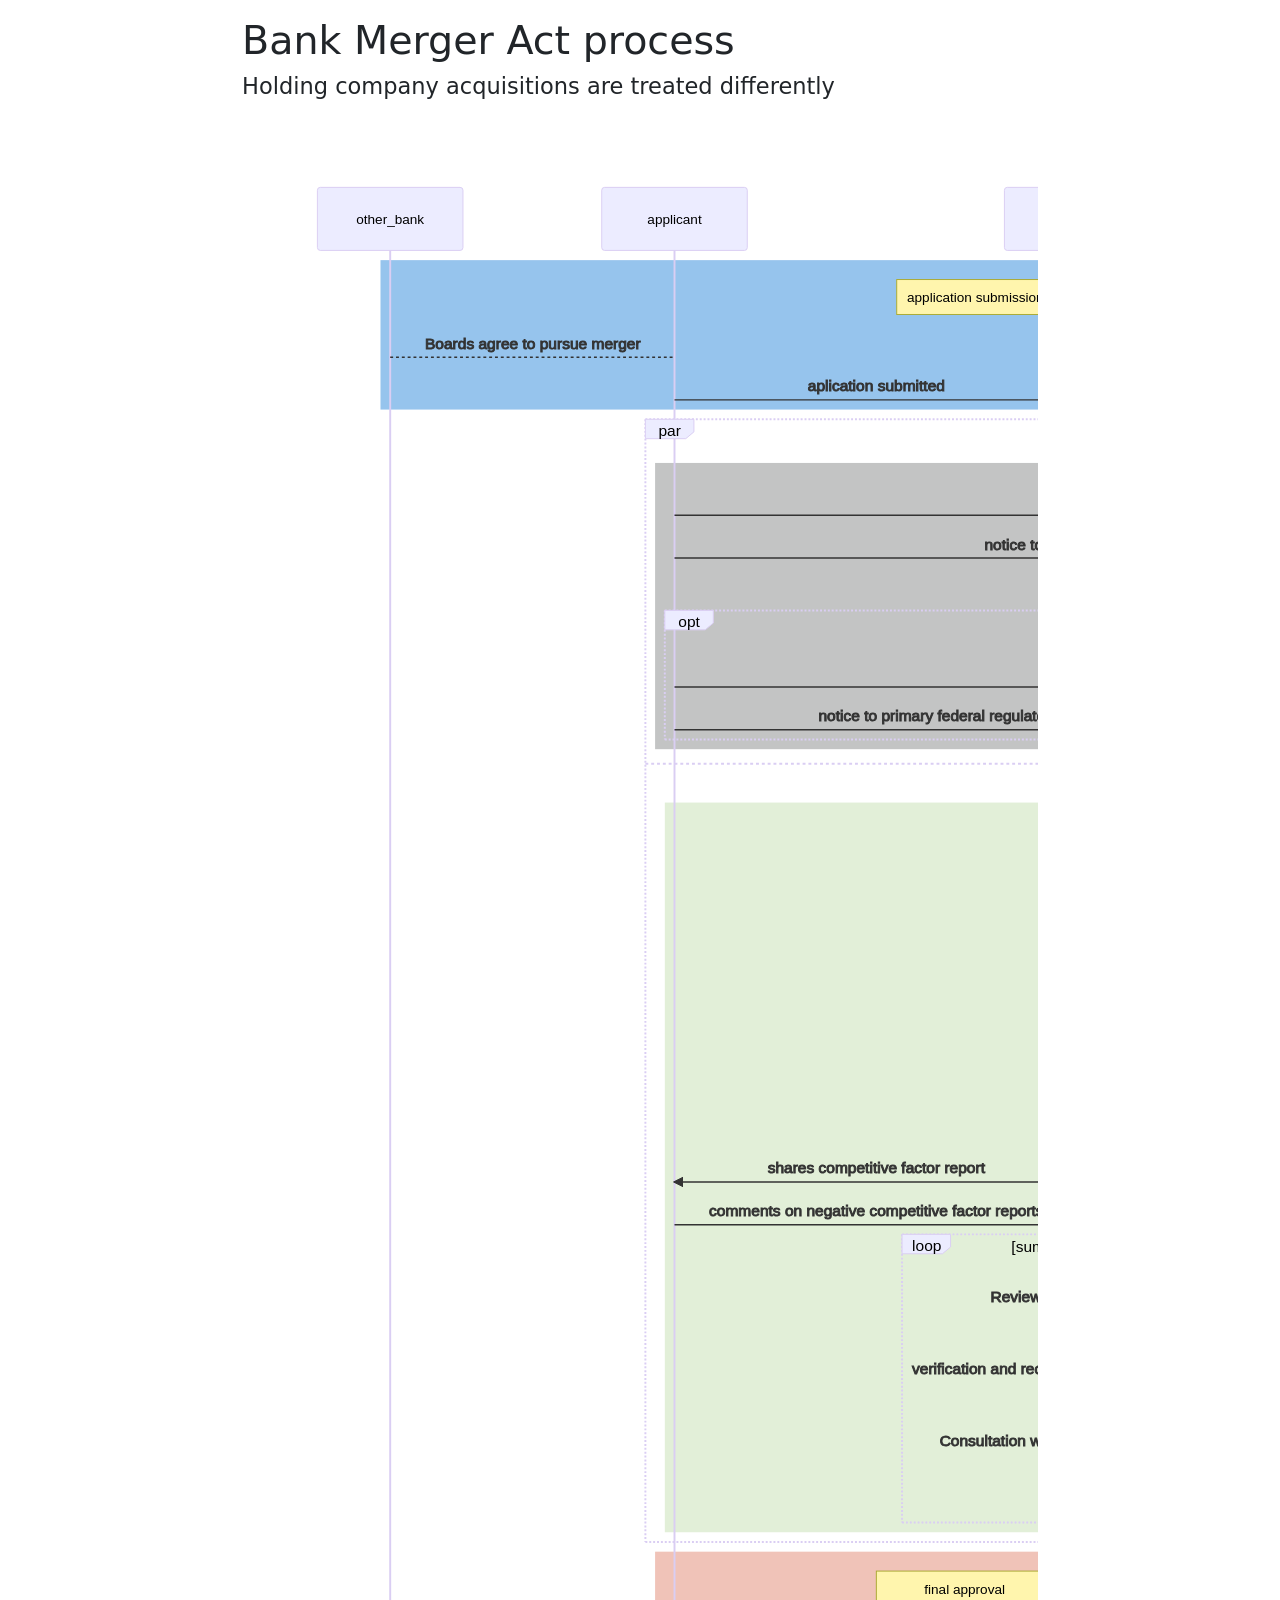
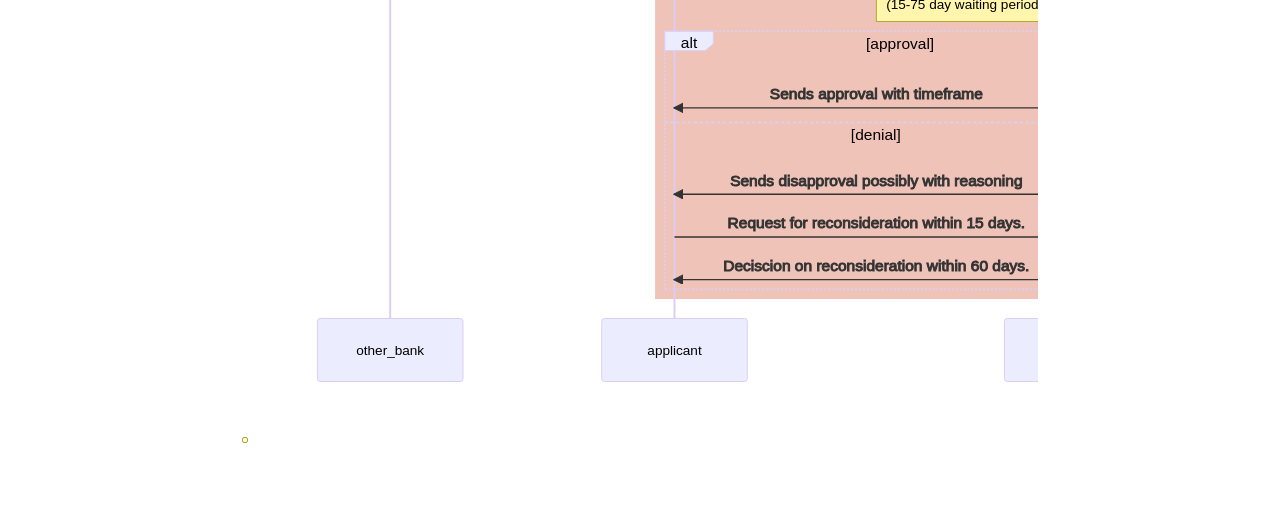
==== commit 6eb5a0ab: "scraping cassiddi" ====
--- a/index.html
+++ b/index.html
@@ -116,13 +116,13 @@
   end
   
   rect rgb(240, 195, 184)
-    Note right of DOJ: final approval &lt;br&gt; (15-30 day waiting period)
+    Note left of FDIC: final approval &lt;br&gt; (15-75 day waiting period)
       alt approval
       FDIC-&gt;&gt;applicant: Sends approval with timeframe
       else denial 
       FDIC-&gt;&gt;applicant: Sends disapproval possibly with reasoning
       applicant-&gt;&gt;FDIC: Request for reconsideration within 15 days.
-      FDIC-&gt;&gt;applicant: Deciscion on reconsideration within 15 days.
+      FDIC-&gt;&gt;applicant: Deciscion on reconsideration within 60 days.
       end
   end
     
